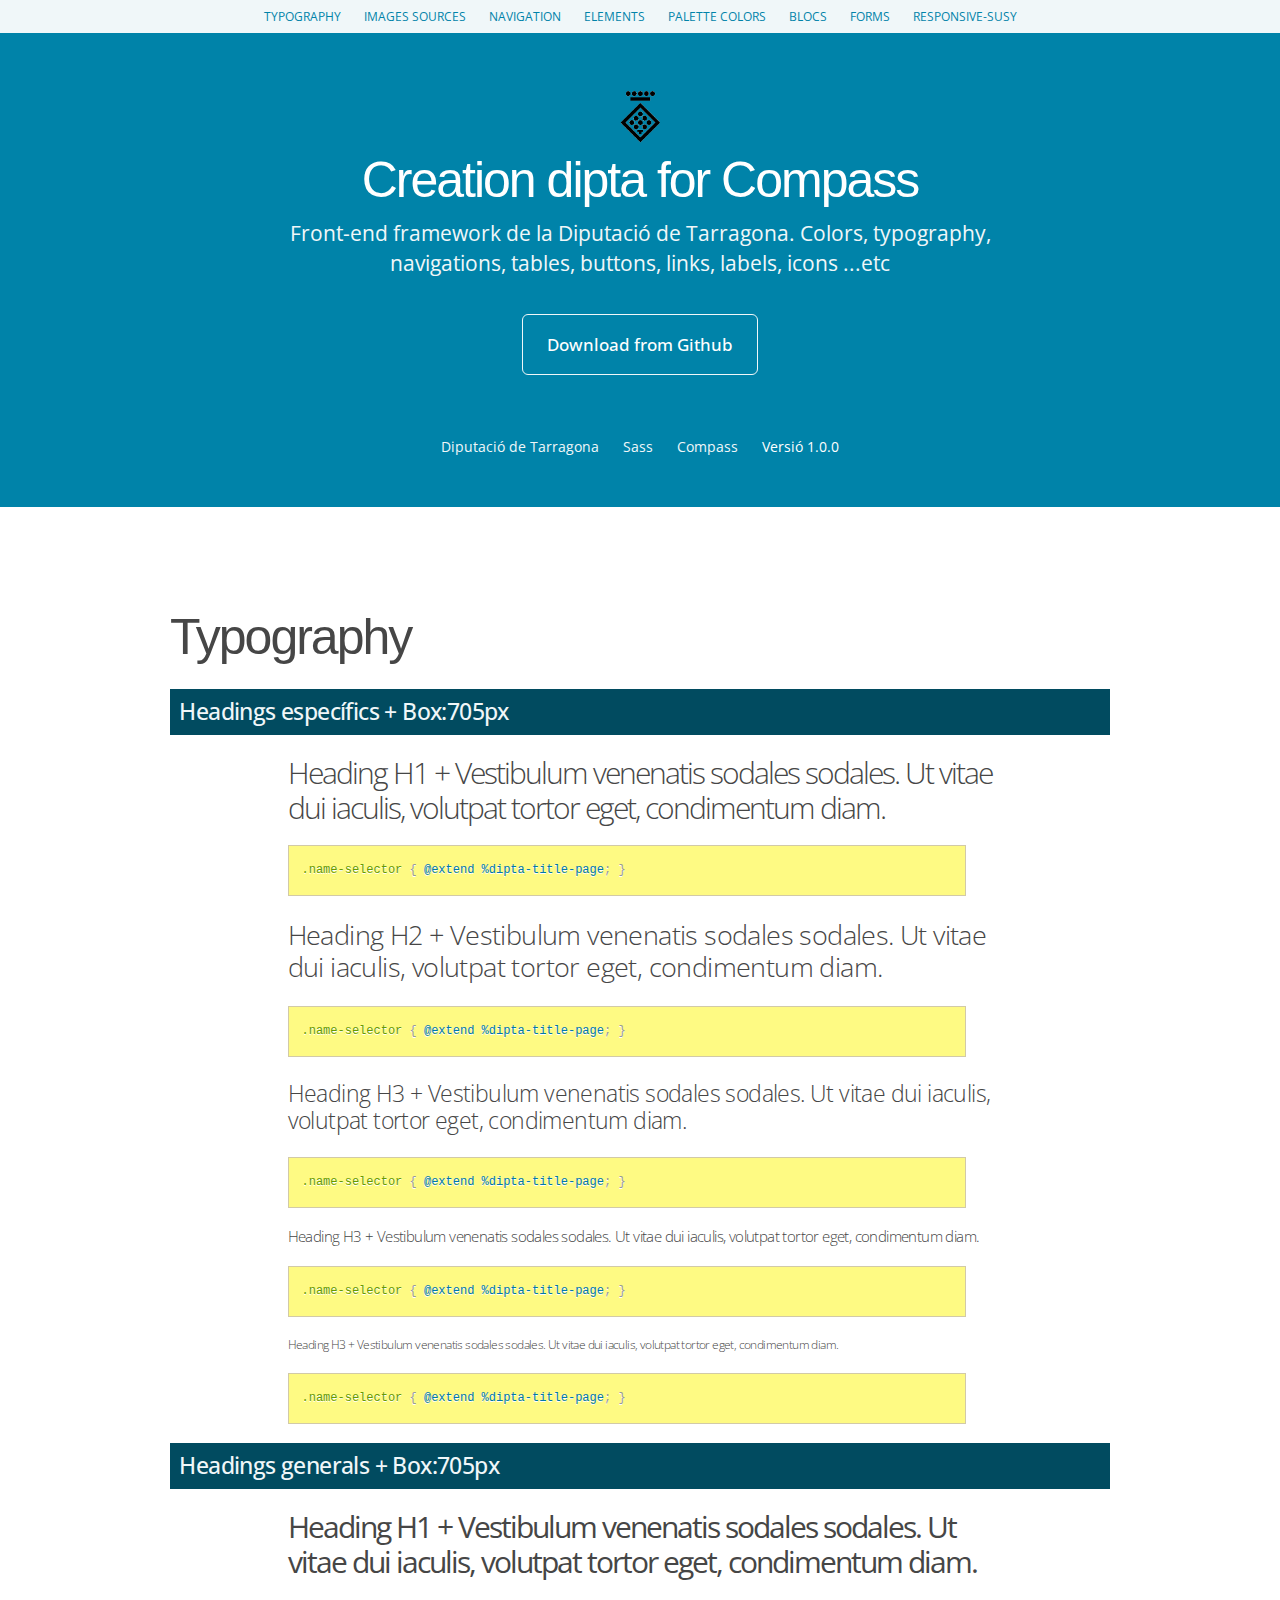
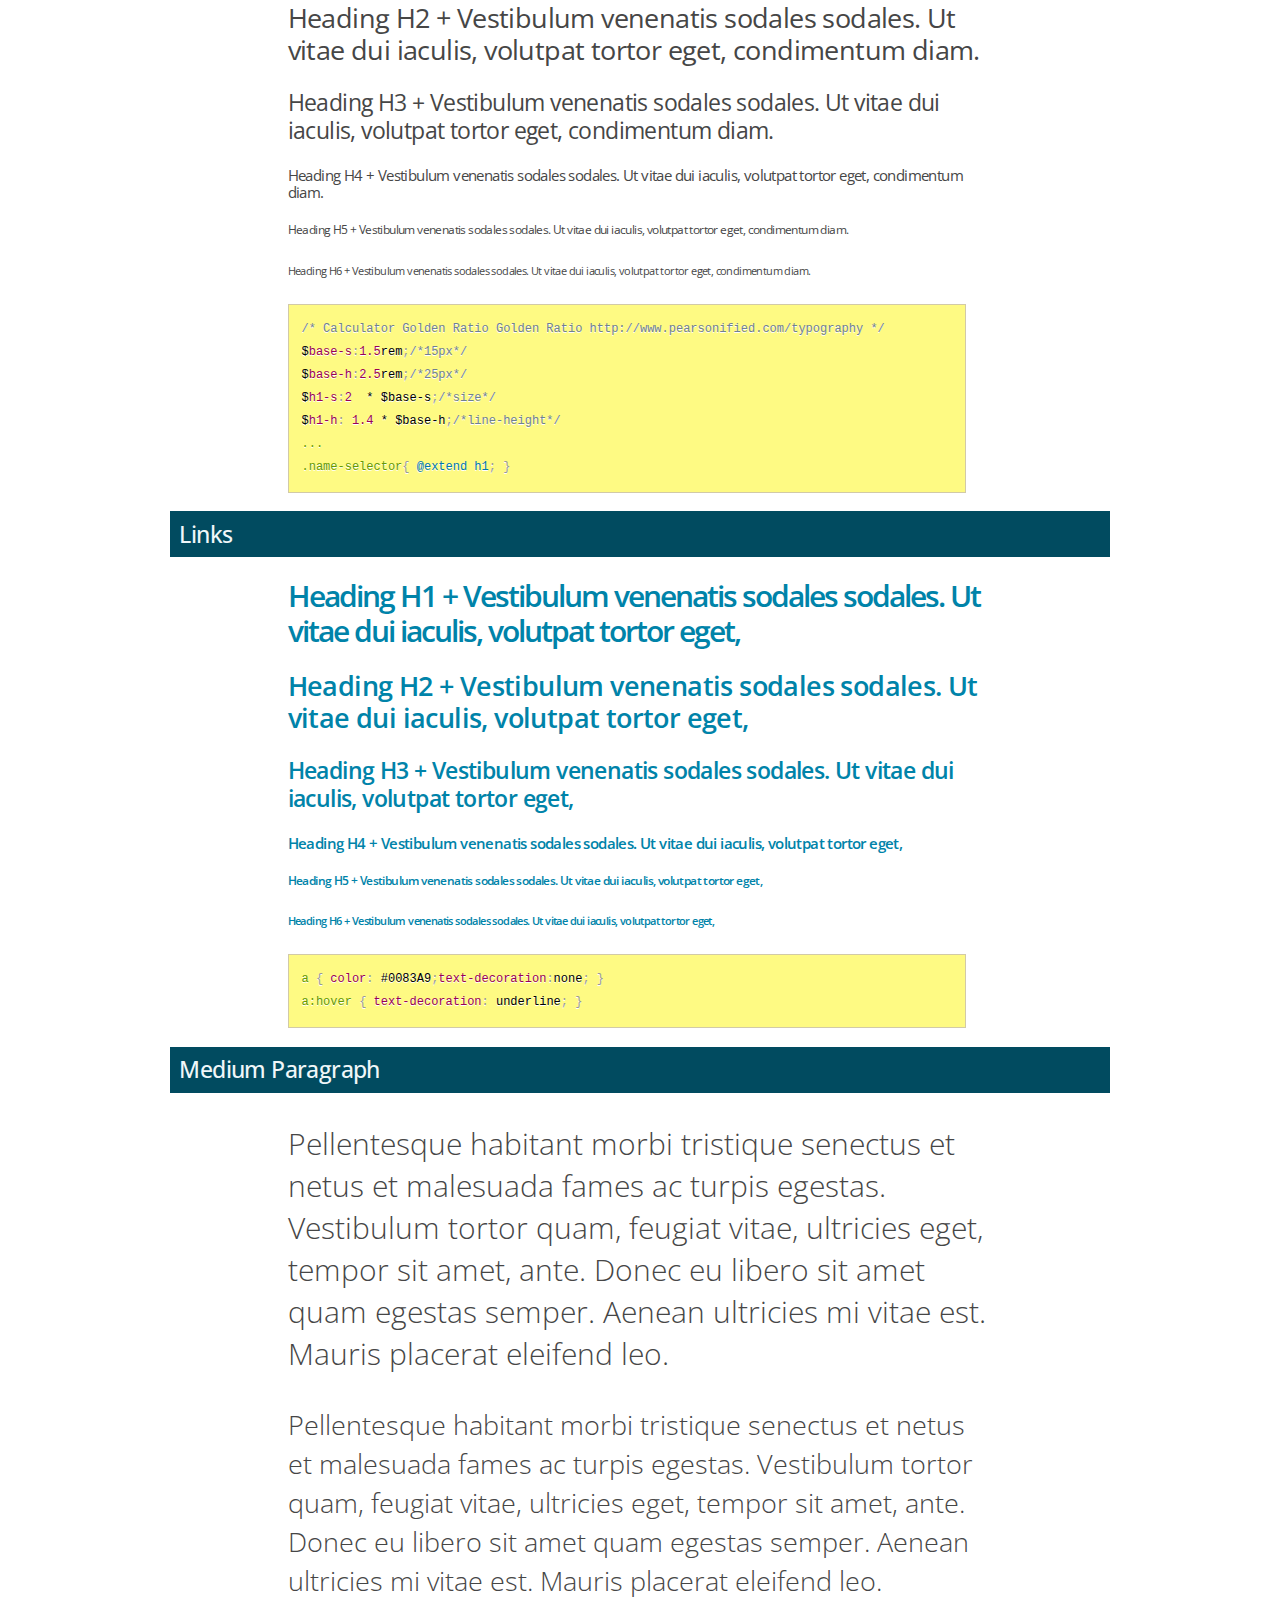
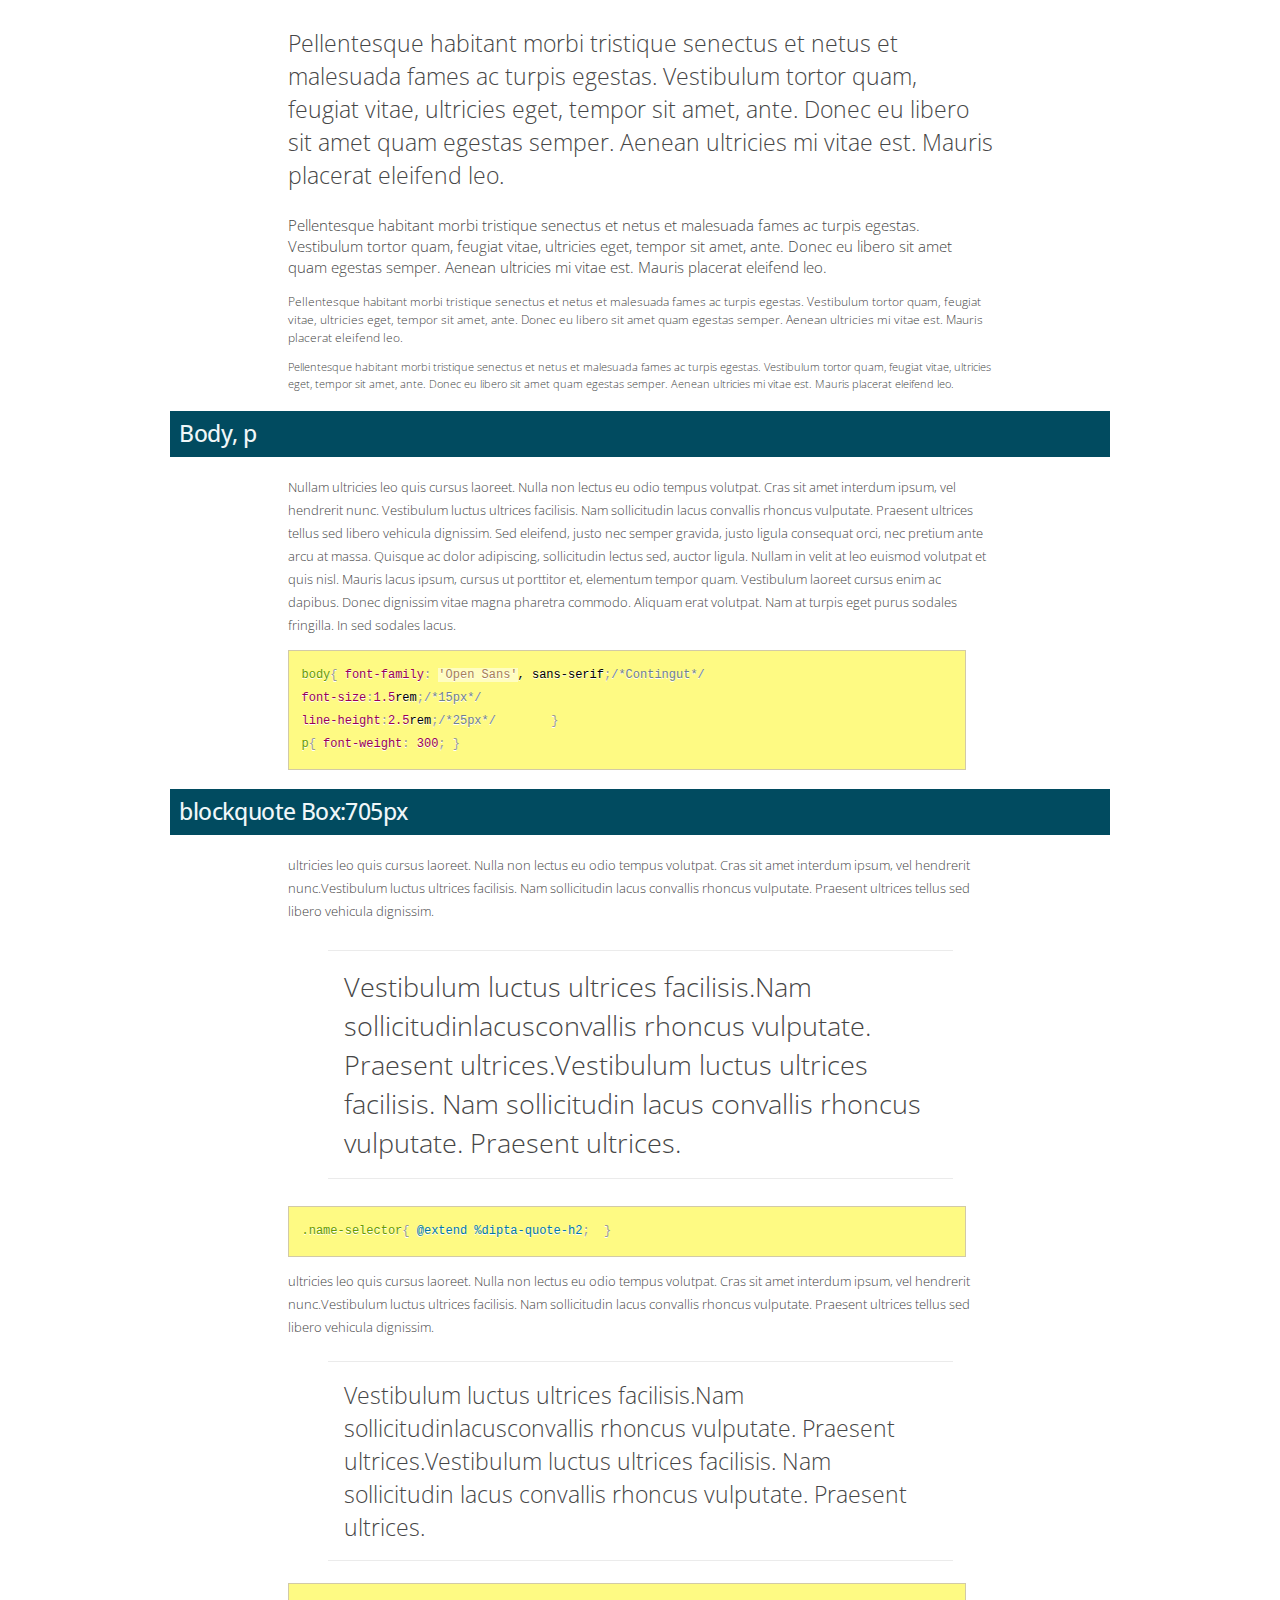
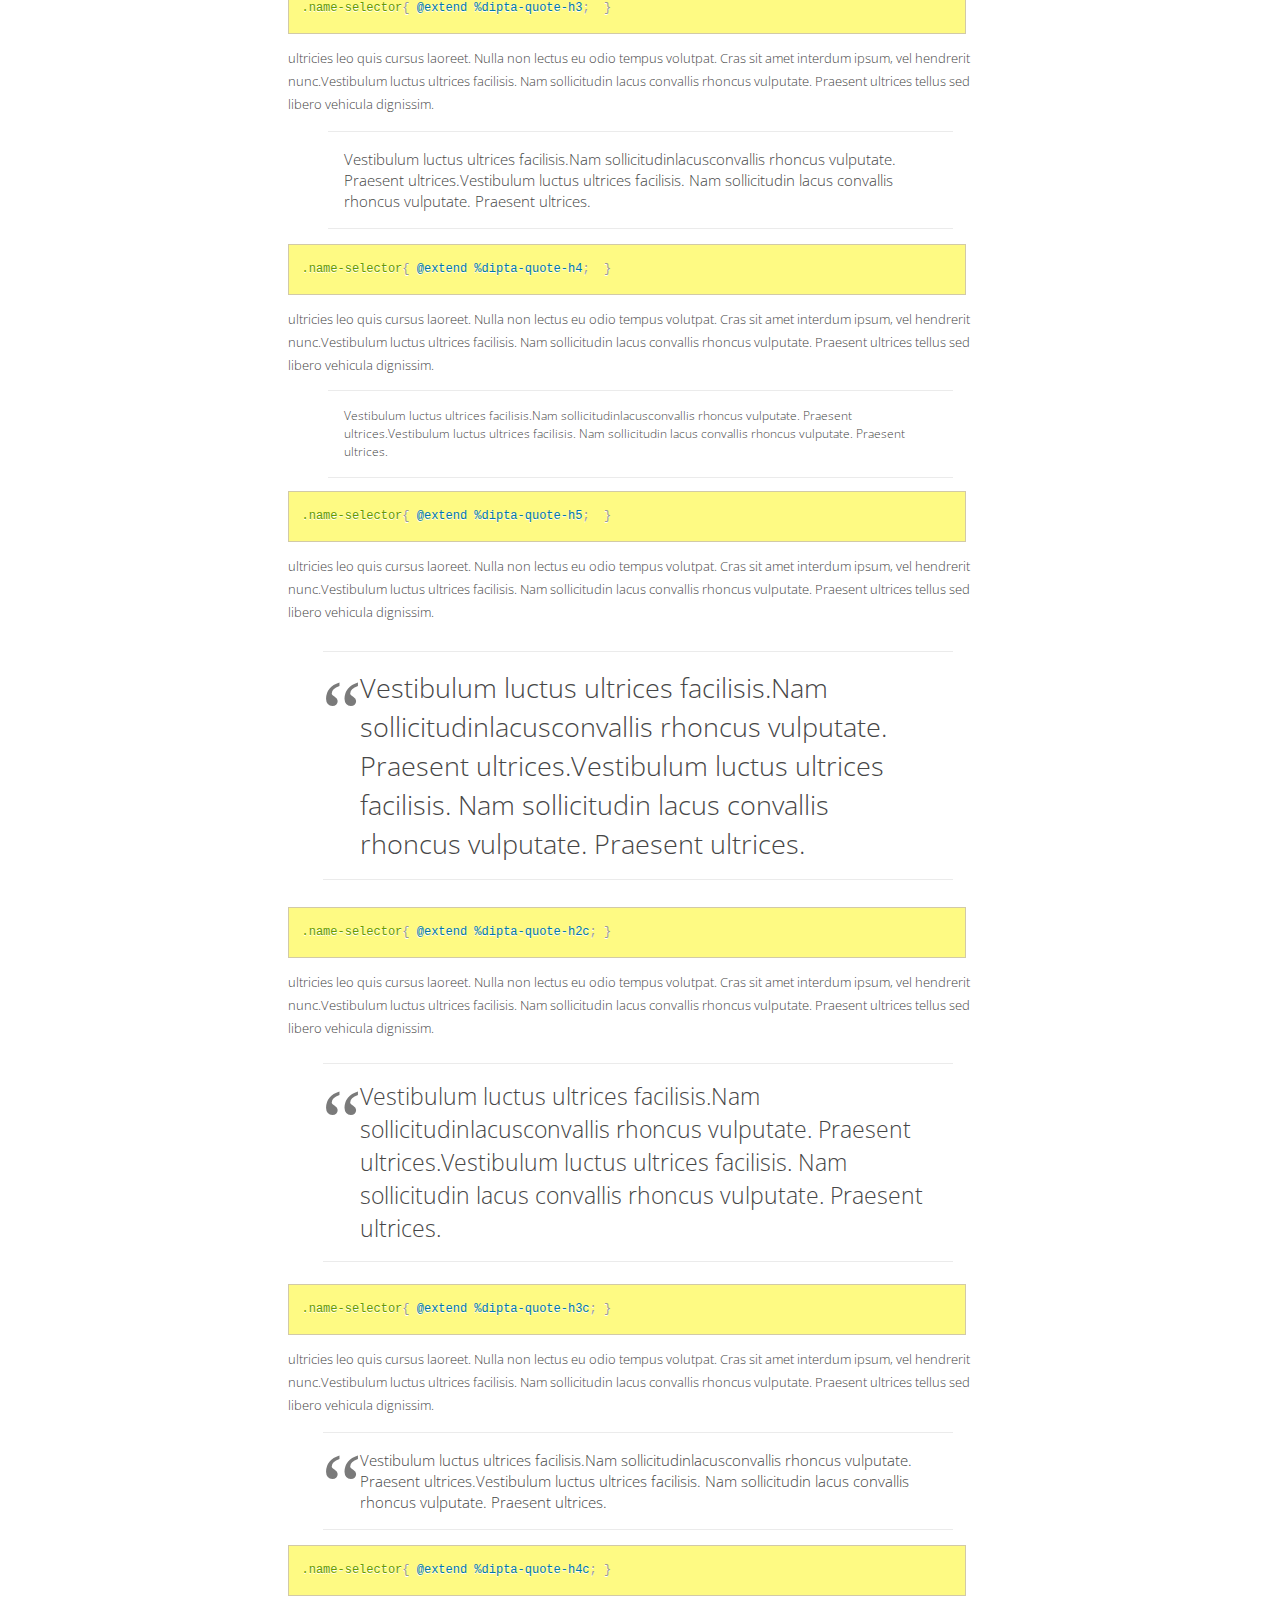
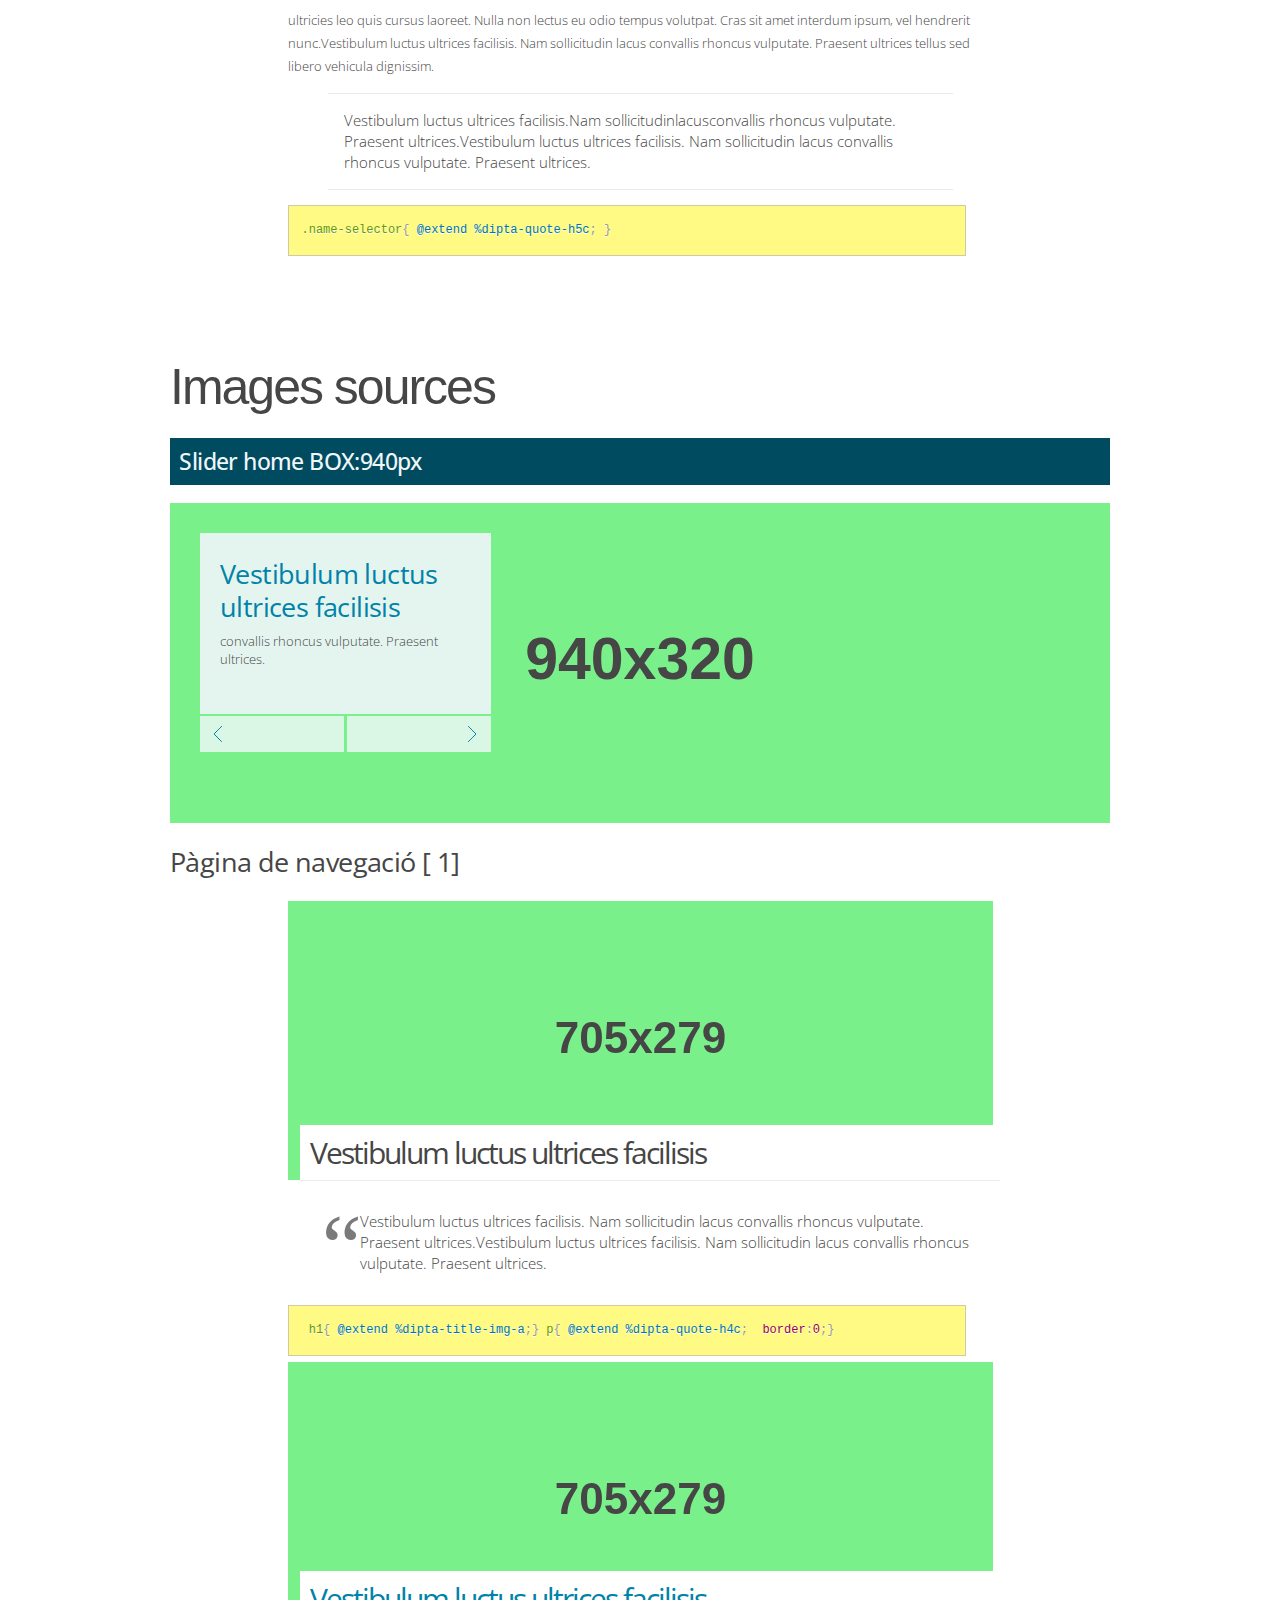
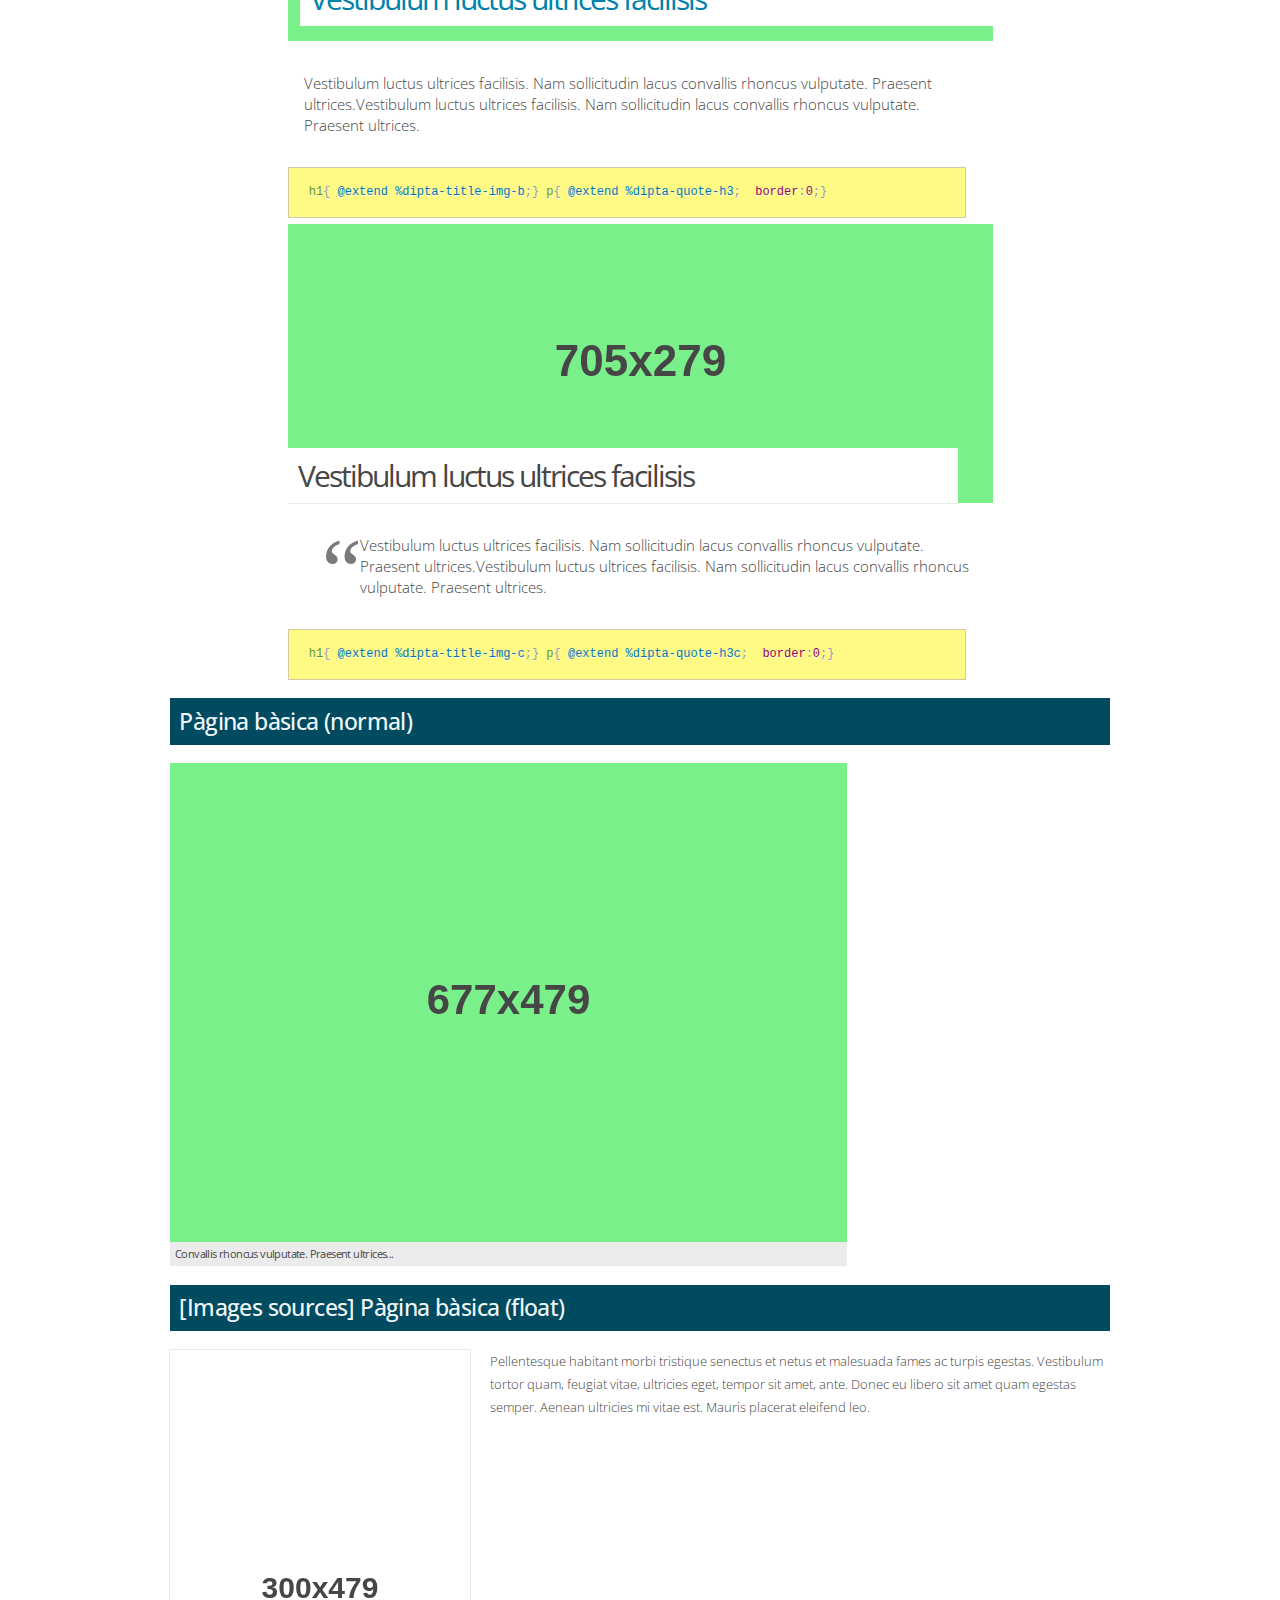
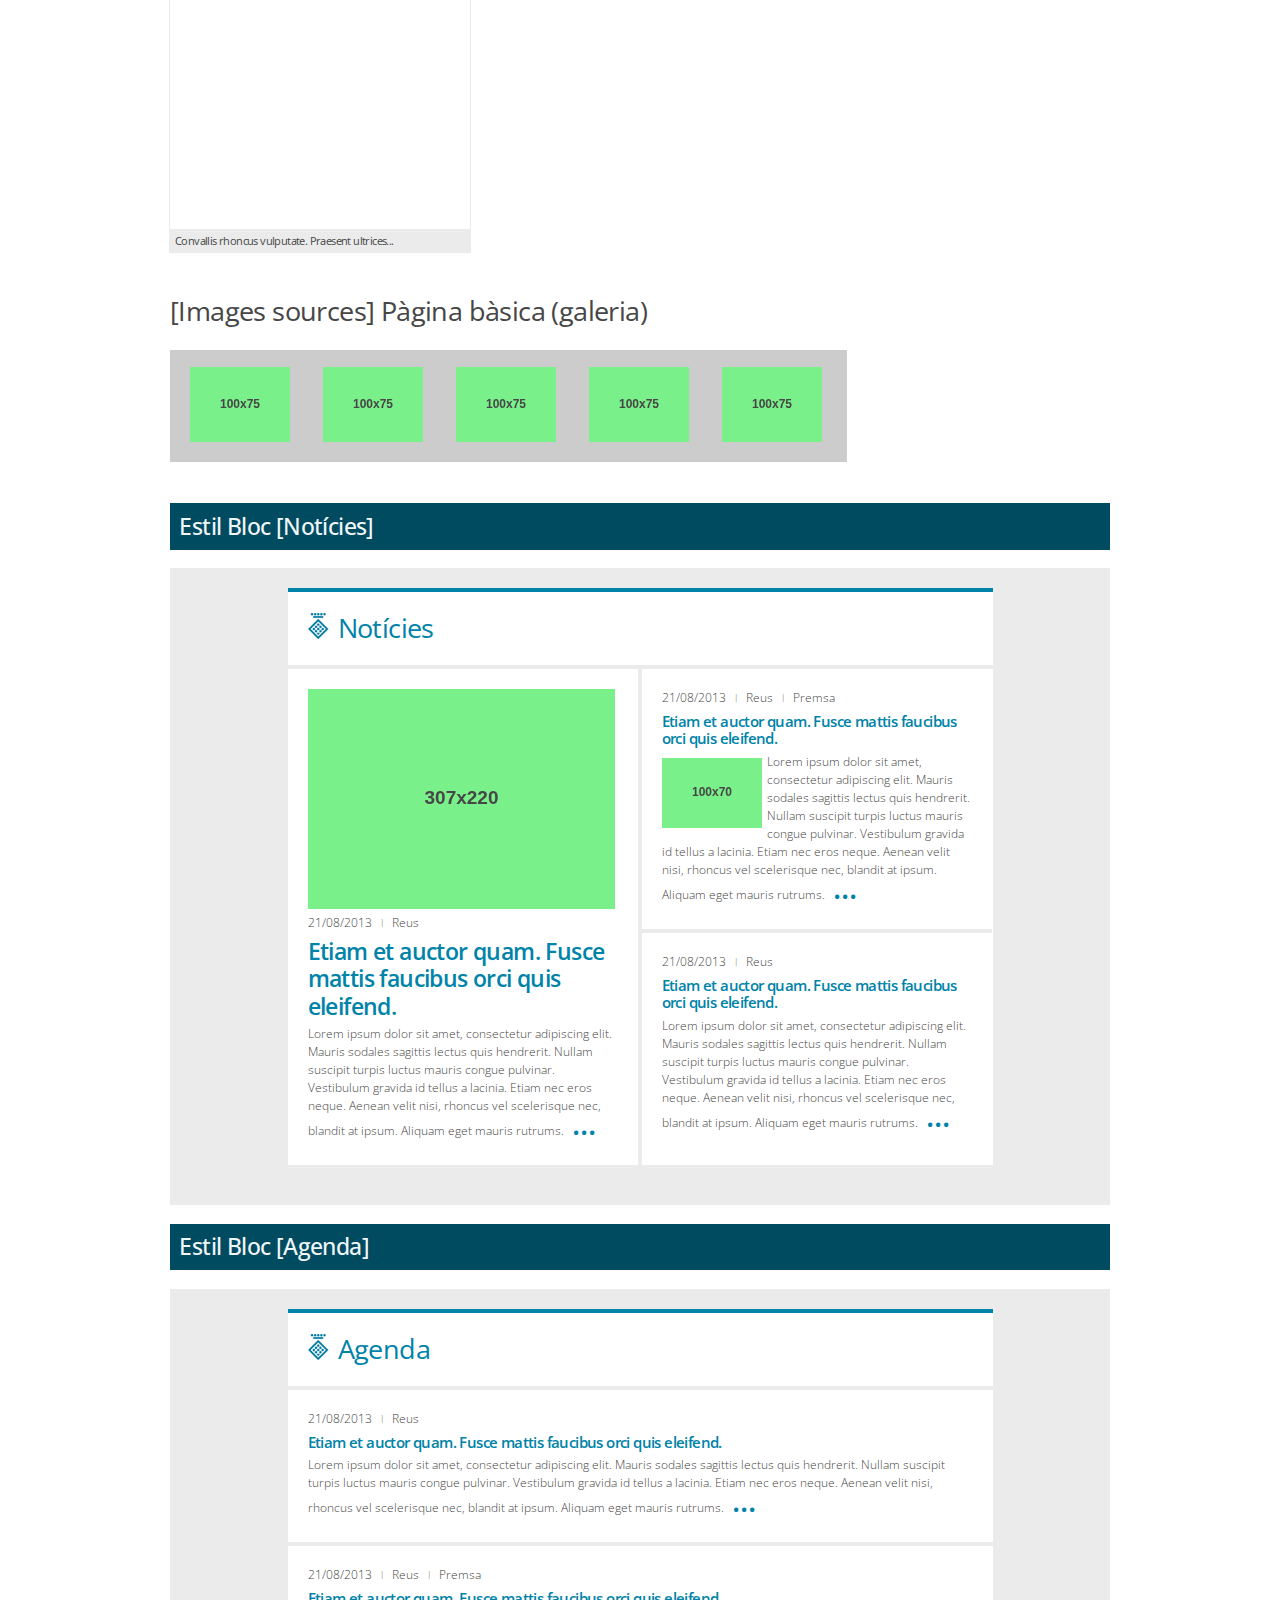
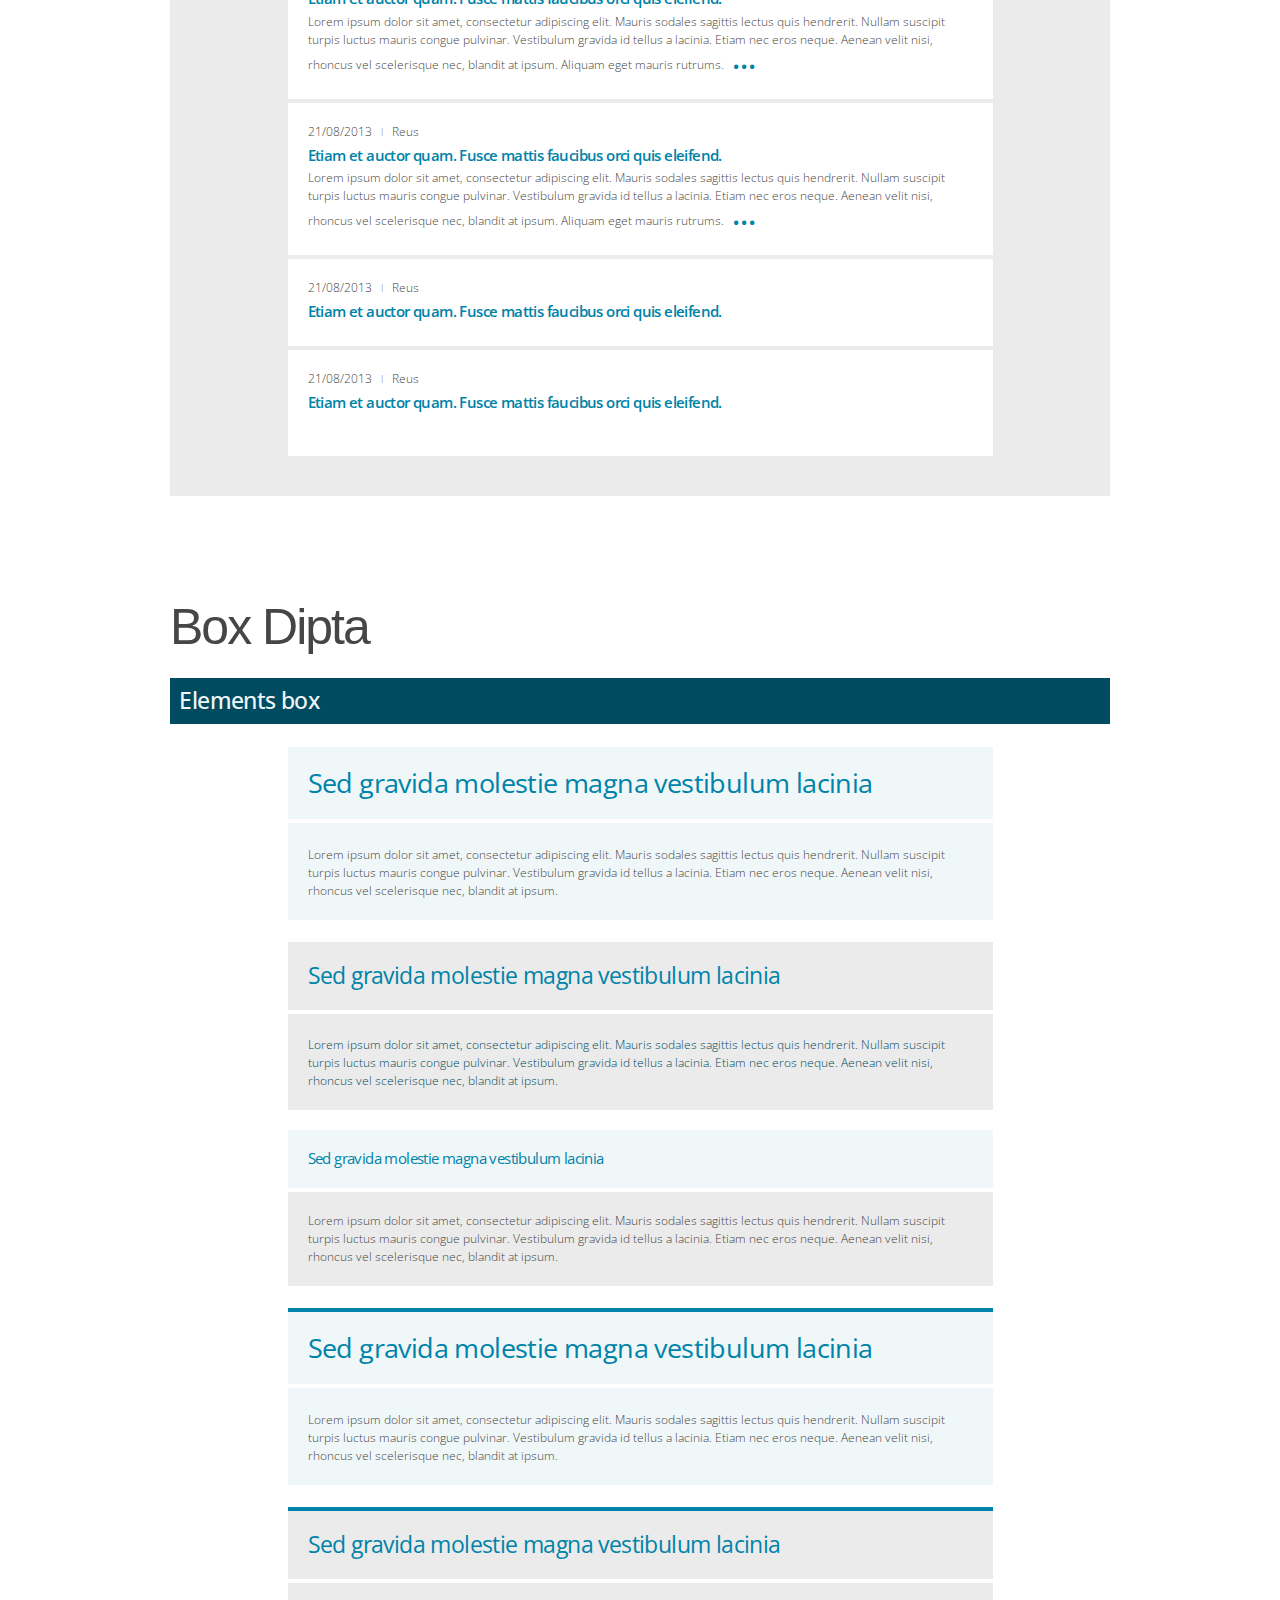
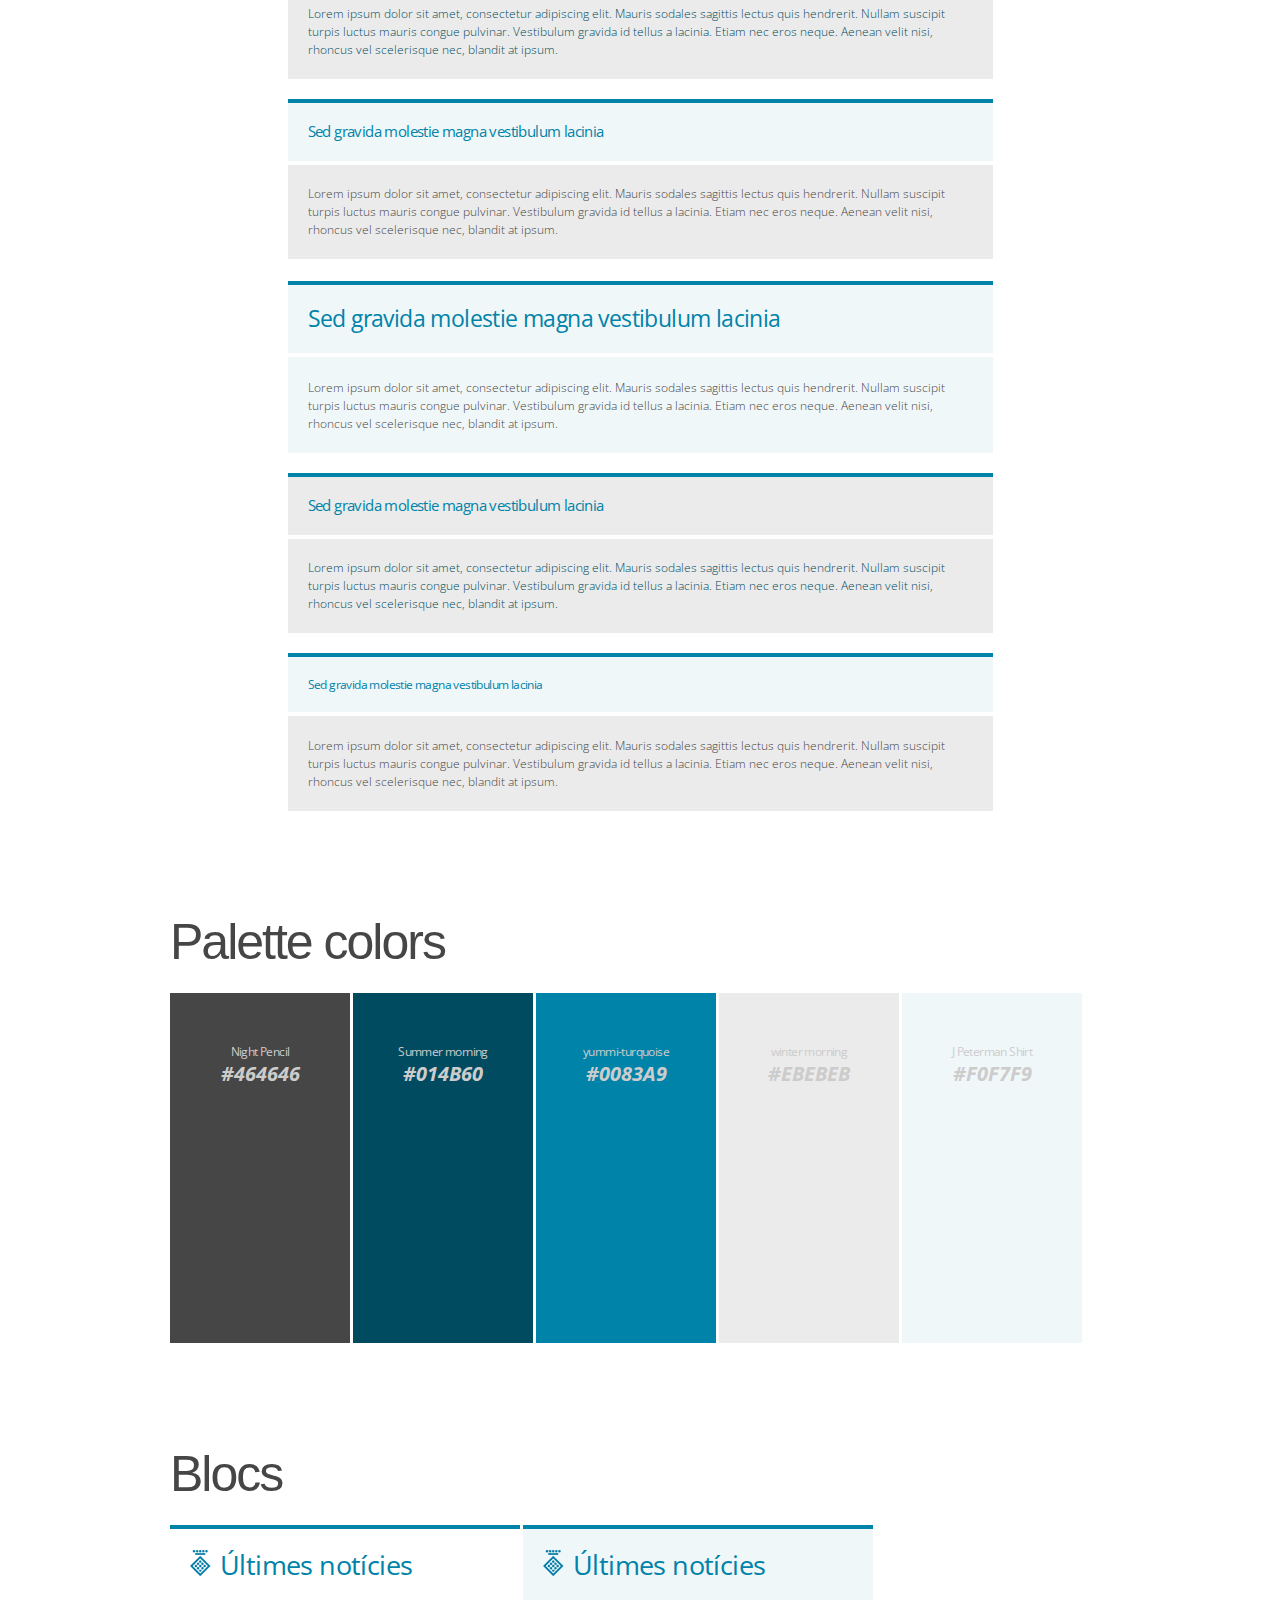
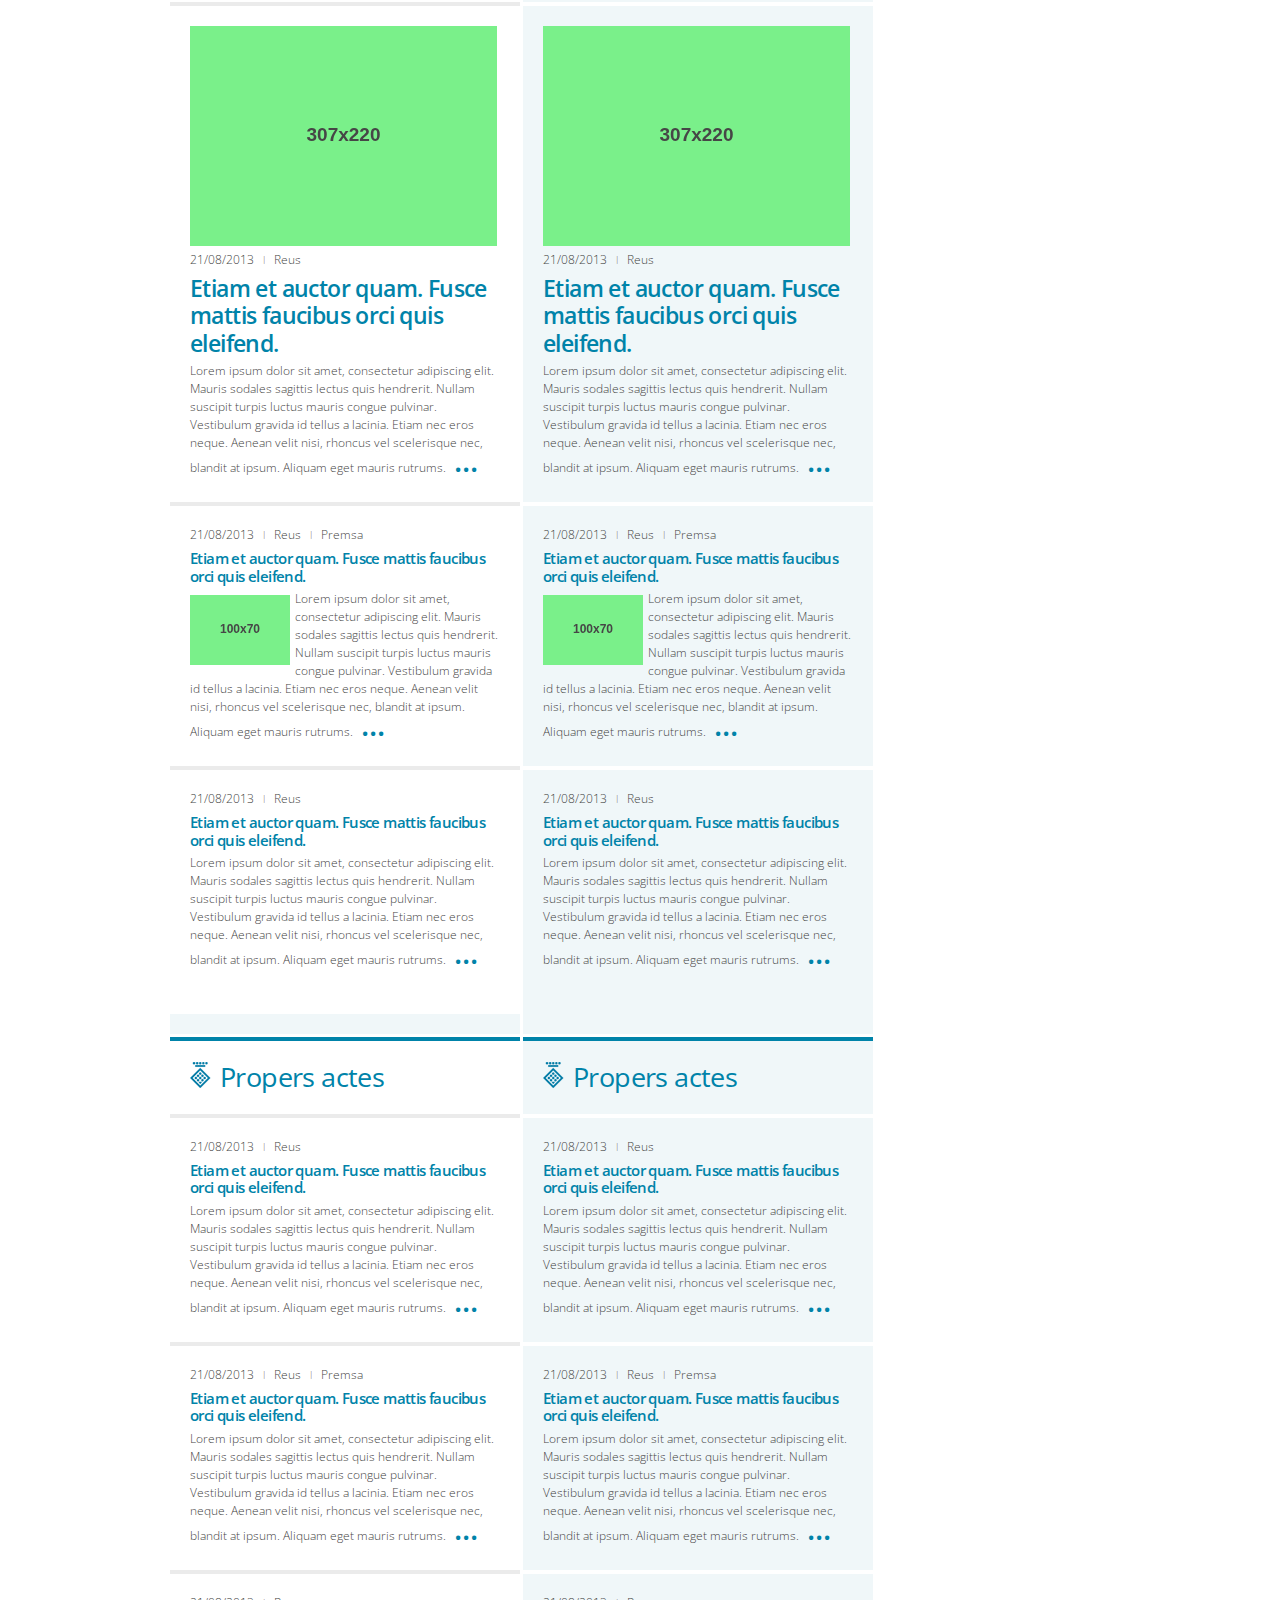
==== index.html @ 3cc01319 "Creation dipta susy + responsive-creation" ====
﻿<html>
<meta http-equiv="content-type" content="text/html; charset=UTF-8">
	<head>
			<link rel="stylesheet" type="text/css" media="screen" href="css/normalize.css">
			<link rel="stylesheet" type="text/css" media="screen" href="css/responsive-creation.css">
			<link rel="stylesheet" type="text/css" media="screen" href="css/doc.css">
			<link rel="stylesheet" type="text/css" media="screen" href="css/print.css">
			<link href='http://fonts.googleapis.com/css?family=Open+Sans' rel='stylesheet' type='text/css'>
			
			<!--<link rel="stylesheet" href="highlight/prism.css">-->
			<script src="js/prism.js"></script>
			<script src="js/holder.js"></script>				
	<style>
	 
	</style>
	</head>
	
<body>
	
<header>
	<div class="container">
		<img  style="width:40px;"src="images/escut-logo.png"/>
		<h1>Creation dipta for Compass</h1>
		<p>Front-end framework de la Diputació de Tarragona. Colors, typography, navigations, tables, buttons, links, labels, icons ...etc</p>
		<a class="btn-down" href="https://github.com/ma8/creation-compass/archive/master.zip">Download from Github</a>
		
		<ul>
			<li><a href="http://www.dipta.cat/">Diputació de Tarragona</a></</li>
			<li><a href="http://sass-lang.com/">Sass</a></</li>
			<li><a href="http://compass-style.org/">Compass</a></li>
			<li>Versió 1.0.0</li>
		</ul>
	</div>
</header>
<nav>
	<ul>
		<li><a href="#s1">Typography</a></li>
		<li><a href="#s2">Images sources</a></li>
		<li><a href="#s3">Navigation</a></li>
		<li><a href="#s4">Elements  </a></li>	
		<li><a href="#s5">Palette colors</a></li>
		<li><a href="#s6">Blocs</a></li>
		<li><a href="#s7">Forms</a></li>
		<li><a href="#s8">Responsive-Susy</a></li>
	</ul>
</nav>
		
		
<section id="s1">
	<h1 class="title-doc">Typography</h1>
	
	<h2 class="title-doc"> Headings específics + Box:705px</h2>
	<article class="headings-especifics">

	<h1>Heading H1 + Vestibulum venenatis sodales sodales. Ut vitae dui iaculis, volutpat tortor eget, condimentum diam.</h1>
	<pre><code class="language-css">.name-selector { @extend %dipta-title-page; }</code></pre>
	
	<h2>Heading H2 + Vestibulum venenatis sodales sodales. Ut vitae dui iaculis, volutpat tortor eget, condimentum diam.</h2>	
	<pre><code class="language-css">.name-selector { @extend %dipta-title-page; }</code></pre>
	
	<h3>Heading H3 + Vestibulum venenatis sodales sodales. Ut vitae dui iaculis, volutpat tortor eget, condimentum diam.</h3>
	<pre><code class="language-css">.name-selector { @extend %dipta-title-page; } </code></pre>
	
	<h4>Heading H3 + Vestibulum venenatis sodales sodales. Ut vitae dui iaculis, volutpat tortor eget, condimentum diam.</h4>
	<pre><code class="language-css">.name-selector { @extend %dipta-title-page; } </code></pre>
	
	<h5>Heading H3 + Vestibulum venenatis sodales sodales. Ut vitae dui iaculis, volutpat tortor eget, condimentum diam.</h5>
	<pre><code class="language-css">.name-selector { @extend %dipta-title-page; } </code></pre>
	</article>
	
	<h2 class="title-doc"> Headings generals + Box:705px</h2>
	<article class="headings-generals">
		 <h1>Heading H1 + Vestibulum venenatis sodales sodales. Ut vitae dui iaculis, volutpat tortor eget, condimentum diam.</h1>
		 <h2>Heading H2 + Vestibulum venenatis sodales sodales. Ut vitae dui iaculis, volutpat tortor eget, condimentum diam.</h2>
		 <h3>Heading H3 + Vestibulum venenatis sodales sodales. Ut vitae dui iaculis, volutpat tortor eget, condimentum diam.</h3>
		 <h4>Heading H4 + Vestibulum venenatis sodales sodales. Ut vitae dui iaculis, volutpat tortor eget, condimentum diam.</h4>
		 <h5>Heading H5 + Vestibulum venenatis sodales sodales. Ut vitae dui iaculis, volutpat tortor eget, condimentum diam.</h5>
		 <h6>Heading H6 + Vestibulum venenatis sodales sodales. Ut vitae dui iaculis, volutpat tortor eget, condimentum diam.</h6>
<pre><code class="language-css">/* Calculator Golden Ratio Golden Ratio http://www.pearsonified.com/typography */ 
$base-s:1.5rem;/*15px*/
$base-h:2.5rem;/*25px*/
$h1-s:2  * $base-s;/*size*/
$h1-h: 1.4 * $base-h;/*line-height*/
...
.name-selector{ @extend h1; }</code></pre>
	</article>	
	
	<h2 class="title-doc"> Links </h2>
	<article class="links">	
		 <h1><a href="#">Heading H1 + Vestibulum venenatis sodales sodales. Ut vitae dui iaculis, volutpat tortor eget, </a></h1>
		 <h2><a href="#">Heading H2 + Vestibulum venenatis sodales sodales. Ut vitae dui iaculis, volutpat tortor eget, </a></h2>
		 <h3><a href="#">Heading H3 + Vestibulum venenatis sodales sodales. Ut vitae dui iaculis, volutpat tortor eget, </a></h3>
		 <h4><a href="#">Heading H4 + Vestibulum venenatis sodales sodales. Ut vitae dui iaculis, volutpat tortor eget, </a></h4>
		 <h5><a href="#">Heading H5 + Vestibulum venenatis sodales sodales. Ut vitae dui iaculis, volutpat tortor eget, </a></h5>
		 <h6><a href="#">Heading H6 + Vestibulum venenatis sodales sodales. Ut vitae dui iaculis, volutpat tortor eget, </a></h6>
	<pre><code class="language-css">a { color: #0083A9;text-decoration:none; }
a:hover { text-decoration: underline; }  </code></pre>
	</article>	
		<h2 class="title-doc"> Medium Paragraph </h2>
		<article class="paragraph">
		<p>Pellentesque habitant morbi tristique senectus et netus et malesuada fames ac turpis egestas. Vestibulum tortor quam, feugiat vitae, ultricies eget, tempor sit amet, ante. Donec eu libero sit amet quam egestas semper. Aenean ultricies mi vitae est. Mauris placerat eleifend leo.</p>
		<p>Pellentesque habitant morbi tristique senectus et netus et malesuada fames ac turpis egestas. Vestibulum tortor quam, feugiat vitae, ultricies eget, tempor sit amet, ante. Donec eu libero sit amet quam egestas semper. Aenean ultricies mi vitae est. Mauris placerat eleifend leo.</p>
		<p>Pellentesque habitant morbi tristique senectus et netus et malesuada fames ac turpis egestas. Vestibulum tortor quam, feugiat vitae, ultricies eget, tempor sit amet, ante. Donec eu libero sit amet quam egestas semper. Aenean ultricies mi vitae est. Mauris placerat eleifend leo.</p>
		<p>Pellentesque habitant morbi tristique senectus et netus et malesuada fames ac turpis egestas. Vestibulum tortor quam, feugiat vitae, ultricies eget, tempor sit amet, ante. Donec eu libero sit amet quam egestas semper. Aenean ultricies mi vitae est. Mauris placerat eleifend leo.</p>
		<p>Pellentesque habitant morbi tristique senectus et netus et malesuada fames ac turpis egestas. Vestibulum tortor quam, feugiat vitae, ultricies eget, tempor sit amet, ante. Donec eu libero sit amet quam egestas semper. Aenean ultricies mi vitae est. Mauris placerat eleifend leo.</p>
		<p>Pellentesque habitant morbi tristique senectus et netus et malesuada fames ac turpis egestas. Vestibulum tortor quam, feugiat vitae, ultricies eget, tempor sit amet, ante. Donec eu libero sit amet quam egestas semper. Aenean ultricies mi vitae est. Mauris placerat eleifend leo.</p>
		</article>
	
	<article>	
		<h2 class="title-doc">  Body, p</h2> 
		<div class="body">
			<p>Nullam ultricies leo quis cursus laoreet. Nulla non lectus eu odio tempus volutpat. Cras sit amet interdum ipsum, vel hendrerit nunc.
			Vestibulum luctus ultrices facilisis. Nam sollicitudin lacus convallis rhoncus vulputate. Praesent ultrices tellus sed libero vehicula
			dignissim. Sed eleifend, justo nec semper gravida, justo ligula consequat orci, nec pretium ante arcu at massa. Quisque ac dolor 
			adipiscing, sollicitudin lectus sed, auctor ligula. Nullam in velit at leo euismod volutpat et quis nisl. Mauris lacus ipsum, 
			cursus ut porttitor et, elementum tempor quam. Vestibulum laoreet cursus enim ac dapibus. Donec dignissim vitae magna pharetra 
			commodo. Aliquam erat volutpat. Nam at turpis eget purus sodales fringilla. In sed sodales lacus. </p>
		<pre><code class="language-css">body{ font-family: 'Open Sans', sans-serif;/*Contingut*/
font-size:1.5rem;/*15px*/
line-height:2.5rem;/*25px*/		}
p{ font-weight: 300; }</code></pre>
		</div>
	</article>
	<h2 class="title-doc"> blockquote Box:705px</h2>
	<article class="quote">
		<p>ultricies leo quis cursus laoreet. Nulla non lectus eu odio tempus volutpat. Cras sit amet 
		interdum ipsum, vel hendrerit nunc.Vestibulum luctus ultrices facilisis. Nam sollicitudin lacus 
		convallis rhoncus vulputate. Praesent ultrices tellus sed libero vehicula dignissim.</p>
		<blockquote>Vestibulum luctus ultrices facilisis.Nam sollicitudinlacusconvallis rhoncus vulputate. Praesent ultrices.Vestibulum luctus ultrices facilisis. Nam sollicitudin lacus 
			convallis rhoncus vulputate. Praesent ultrices.</blockquote>
		<pre><code class="language-css">.name-selector{ @extend %dipta-quote-h2;  }</code></pre>
		
		<p>ultricies leo quis cursus laoreet. Nulla non lectus eu odio tempus volutpat. Cras sit amet 
		interdum ipsum, vel hendrerit nunc.Vestibulum luctus ultrices facilisis. Nam sollicitudin lacus 
		convallis rhoncus vulputate. Praesent ultrices tellus sed libero vehicula dignissim.</p>
		<blockquote>Vestibulum luctus ultrices facilisis.Nam sollicitudinlacusconvallis rhoncus vulputate. Praesent ultrices.Vestibulum luctus ultrices facilisis. Nam sollicitudin lacus 
			convallis rhoncus vulputate. Praesent ultrices.</blockquote>
		<pre><code class="language-css">.name-selector{ @extend %dipta-quote-h3;  }</code></pre>

		<p>ultricies leo quis cursus laoreet. Nulla non lectus eu odio tempus volutpat. Cras sit amet 
		interdum ipsum, vel hendrerit nunc.Vestibulum luctus ultrices facilisis. Nam sollicitudin lacus 
		convallis rhoncus vulputate. Praesent ultrices tellus sed libero vehicula dignissim.</p>
		<blockquote>Vestibulum luctus ultrices facilisis.Nam sollicitudinlacusconvallis rhoncus vulputate. Praesent ultrices.Vestibulum luctus ultrices facilisis. Nam sollicitudin lacus 
			convallis rhoncus vulputate. Praesent ultrices.</blockquote>
		<pre><code class="language-css">.name-selector{ @extend %dipta-quote-h4;  }</code></pre>
		
		<p>ultricies leo quis cursus laoreet. Nulla non lectus eu odio tempus volutpat. Cras sit amet 
		interdum ipsum, vel hendrerit nunc.Vestibulum luctus ultrices facilisis. Nam sollicitudin lacus 
		convallis rhoncus vulputate. Praesent ultrices tellus sed libero vehicula dignissim.</p>
		<blockquote>Vestibulum luctus ultrices facilisis.Nam sollicitudinlacusconvallis rhoncus vulputate. Praesent ultrices.Vestibulum luctus ultrices facilisis. Nam sollicitudin lacus 
			convallis rhoncus vulputate. Praesent ultrices.</blockquote>
		<pre><code class="language-css">.name-selector{ @extend %dipta-quote-h5;  }</code></pre>
		
		<p>ultricies leo quis cursus laoreet. Nulla non lectus eu odio tempus volutpat. Cras sit amet 
		interdum ipsum, vel hendrerit nunc.Vestibulum luctus ultrices facilisis. Nam sollicitudin lacus 
		convallis rhoncus vulputate. Praesent ultrices tellus sed libero vehicula dignissim.</p>
		<blockquote>Vestibulum luctus ultrices facilisis.Nam sollicitudinlacusconvallis rhoncus vulputate. Praesent ultrices.Vestibulum luctus ultrices facilisis. Nam sollicitudin lacus 
			convallis rhoncus vulputate. Praesent ultrices.</blockquote>
		<pre><code class="language-css">.name-selector{ @extend %dipta-quote-h2c; }</code></pre>
		
		<p>ultricies leo quis cursus laoreet. Nulla non lectus eu odio tempus volutpat. Cras sit amet 
		interdum ipsum, vel hendrerit nunc.Vestibulum luctus ultrices facilisis. Nam sollicitudin lacus 
		convallis rhoncus vulputate. Praesent ultrices tellus sed libero vehicula dignissim.</p>
		<blockquote>Vestibulum luctus ultrices facilisis.Nam sollicitudinlacusconvallis rhoncus vulputate. Praesent ultrices.Vestibulum luctus ultrices facilisis. Nam sollicitudin lacus 
			convallis rhoncus vulputate. Praesent ultrices.</blockquote>
		<pre><code class="language-css">.name-selector{ @extend %dipta-quote-h3c; }</code></pre>
		
		<p>ultricies leo quis cursus laoreet. Nulla non lectus eu odio tempus volutpat. Cras sit amet 
		interdum ipsum, vel hendrerit nunc.Vestibulum luctus ultrices facilisis. Nam sollicitudin lacus 
		convallis rhoncus vulputate. Praesent ultrices tellus sed libero vehicula dignissim.</p>
		<blockquote>Vestibulum luctus ultrices facilisis.Nam sollicitudinlacusconvallis rhoncus vulputate. Praesent ultrices.Vestibulum luctus ultrices facilisis. Nam sollicitudin lacus 
			convallis rhoncus vulputate. Praesent ultrices.</blockquote>
		<pre><code class="language-css">.name-selector{ @extend %dipta-quote-h4c; }</code></pre>
		
		<p>ultricies leo quis cursus laoreet. Nulla non lectus eu odio tempus volutpat. Cras sit amet 
		interdum ipsum, vel hendrerit nunc.Vestibulum luctus ultrices facilisis. Nam sollicitudin lacus 
		convallis rhoncus vulputate. Praesent ultrices tellus sed libero vehicula dignissim.</p>
		<blockquote>Vestibulum luctus ultrices facilisis.Nam sollicitudinlacusconvallis rhoncus vulputate. Praesent ultrices.Vestibulum luctus ultrices facilisis. Nam sollicitudin lacus 
			convallis rhoncus vulputate. Praesent ultrices.</blockquote>
		<pre><code class="language-css">.name-selector{ @extend %dipta-quote-h5c; }</code></pre>
		
	</article>		

<div>	
</section>	

<section id="s2">
	
		<h1 class="title-doc">Images sources</h1>

		<h2 class="title-doc">Slider home BOX:940px</h2>
		<article class="slider-home">
			<img src="holder.js/940x320/#7AF08A:#464646">
			<div class="dipta-slider-home">
				<div class="info-banner">
				<h2>Vestibulum luctus ultrices facilisis </h2>
				<div class="text-banner">convallis rhoncus vulputate. Praesent ultrices.</div>
				</div>
				<a class="btn-slider-left" href="#">anterior</a>
				<a class="btn-slider-rigth" href="#">següent</a>
			</div>
		</article>
		
		<h2 class="title-ma">Pàgina de navegació [ 1]</h2>
		<article class="navigation-1">
			<img src="holder.js/705x279/#7AF08A:#464646">
			<h1>Vestibulum luctus ultrices facilisis</h1>
			<p>Vestibulum luctus ultrices facilisis. Nam sollicitudin lacus 
			convallis rhoncus vulputate. Praesent ultrices.Vestibulum luctus ultrices facilisis. Nam sollicitudin lacus 
			convallis rhoncus vulputate. Praesent ultrices.</p>
			
		<pre><code class="language-css"> h1{ @extend %dipta-title-img-a;} p{ @extend %dipta-quote-h4c;  border:0;}</code></pre>
		</article>
		
		<article class="navigation-2">
			<img src="holder.js/705x279/#7AF08A:#464646">
			<h1>Vestibulum luctus ultrices facilisis</h1>
			<p>Vestibulum luctus ultrices facilisis. Nam sollicitudin lacus 
			convallis rhoncus vulputate. Praesent ultrices.Vestibulum luctus ultrices facilisis. Nam sollicitudin lacus 
			convallis rhoncus vulputate. Praesent ultrices.</p>
		<pre><code class="language-css"> h1{ @extend %dipta-title-img-b;} p{ @extend %dipta-quote-h3;  border:0;}</code></pre>
		</article>
		
		<article class="navigation-3">
			<img src="holder.js/705x279/#7AF08A:#464646">
			<h1>Vestibulum luctus ultrices facilisis</h1>
			<p>Vestibulum luctus ultrices facilisis. Nam sollicitudin lacus 
			convallis rhoncus vulputate. Praesent ultrices.Vestibulum luctus ultrices facilisis. Nam sollicitudin lacus 
			convallis rhoncus vulputate. Praesent ultrices.</p>
		<pre><code class="language-css"> h1{ @extend %dipta-title-img-c;} p{ @extend %dipta-quote-h3c;  border:0;}</code></pre>
		</article>
		
			
		
		<h2 class="title-doc">Pàgina bàsica (normal)</h2>
		<article>
			<img src="holder.js/677x479/#7AF08A:#464646">
			<div style="width:667px;" class="dipta-caption">Convallis rhoncus vulputate. Praesent ultrices...</div>
		</article>
		<h2 class="title-doc">[Images sources] Pàgina bàsica (float)</h2>
		<article>	
			<div class="dipta-img-float">
				<img src="holder.js/300x479/#fff:#464646">
				<div class="dipta-caption">Convallis rhoncus vulputate. Praesent ultrices...</div>
			</div>
			<div class="dipta-body">
			<p>Pellentesque habitant morbi tristique senectus et netus et malesuada fames ac turpis egestas. Vestibulum tortor quam, feugiat vitae, ultricies eget, tempor sit amet, ante. Donec eu libero sit amet quam egestas semper. Aenean ultricies mi vitae est. Mauris placerat eleifend leo.</p>
			</div>
			</article>
			
		<h2 class="title-ma">[Images sources] Pàgina bàsica (galeria)</h2>
		<article>
		<div class="dipta-galeria">	
			<img src="holder.js/100x75/#7AF08A:#464646">
			<img src="holder.js/100x75/#7AF08A:#464646">
			<img src="holder.js/100x75/#7AF08A:#464646">
			<img src="holder.js/100x75/#7AF08A:#464646">
			<img src="holder.js/100x75/#7AF08A:#464646">
		</div>
		</article>
		<br/>
		
	<h2 class="title-doc"> Estil Bloc [Notícies]</h2>
	<article id="dipta-noticia">
	<div class="container">
	<h2 class="dipta-title-logo"><a href="">Notícies</a></h2>
		<div class="contingut">
		
		<div class="dipta-resum">	
			<img src="holder.js/307x220/#7AF08A:#464646">
			<div class="dipta-concatenats">
				<div class="dipta-camp"> 21/08/2013</div>
				<div class="dipta-camp"> Reus</div>
			</div>
			<h3><a href="">Etiam et auctor quam. Fusce mattis faucibus orci quis eleifend.</a></h3>
			<p>Lorem ipsum dolor sit amet, consectetur adipiscing elit. Mauris sodales sagittis lectus quis hendrerit.
				Nullam suscipit turpis luctus mauris congue pulvinar. Vestibulum gravida id tellus a lacinia. Etiam nec eros neque. 
				Aenean velit nisi, rhoncus vel scelerisque nec, blandit at ipsum. Aliquam eget mauris rutrums.</p>
		</div>	
			
		<div class="dipta-resum">	
			<div class="dipta-concatenats" >
				<div class="dipta-camp">  21/08/2013</div>
				<div class="dipta-camp">  Reus</div>
				<div class="dipta-camp"> Premsa</div>
			</div>
			<h4><a href="">Etiam et auctor quam. Fusce mattis faucibus orci quis eleifend.</a></h4>
			<img class="float"src="holder.js/100x70/#7AF08A:#464646">
			<p>Lorem ipsum dolor sit amet, consectetur adipiscing elit. Mauris sodales sagittis lectus quis hendrerit.
				Nullam suscipit turpis luctus mauris congue pulvinar. Vestibulum gravida id tellus a lacinia. Etiam nec eros neque. 
				Aenean velit nisi, rhoncus vel scelerisque nec, blandit at ipsum. Aliquam eget mauris rutrums.</p>
		</div>	
		
		<div class="dipta-resum">	
			<div class="dipta-concatenats">
				<div class="dipta-camp"> 21/08/2013</div>
				<div class="dipta-camp">  Reus</div>
			</div>
			<h4><a href="">Etiam et auctor quam. Fusce mattis faucibus orci quis eleifend.</a></h4>
			<p>Lorem ipsum dolor sit amet, consectetur adipiscing elit. Mauris sodales sagittis lectus quis hendrerit.
				Nullam suscipit turpis luctus mauris congue pulvinar. Vestibulum gravida id tellus a lacinia. Etiam nec eros neque. 
				Aenean velit nisi, rhoncus vel scelerisque nec, blandit at ipsum. Aliquam eget mauris rutrums.</p>
		</div>	
	</div>
	</div>
	</article>
	
	<h2 class="title-doc"> Estil Bloc [Agenda]</h2>
	<article id="dipta-agenda">
	<div class="container">
	<h2 class="dipta-title-logo"><a href="">Agenda</a></h2>
	
		<div class="contingut">
		<div class="dipta-resum">	
			<div class="dipta-concatenats">
				<div class="dipta-camp"> 21/08/2013</div>
				<div class="dipta-camp">  Reus</div>
			</div>
			<h4><a href="">Etiam et auctor quam. Fusce mattis faucibus orci quis eleifend.</a></h4>
			<p>Lorem ipsum dolor sit amet, consectetur adipiscing elit. Mauris sodales sagittis lectus quis hendrerit.
				Nullam suscipit turpis luctus mauris congue pulvinar. Vestibulum gravida id tellus a lacinia. Etiam nec eros neque. 
				Aenean velit nisi, rhoncus vel scelerisque nec, blandit at ipsum. Aliquam eget mauris rutrums.</p>

		</div>	
			
		<div class="dipta-resum">	
			<div class="dipta-concatenats">
				<div class="dipta-camp">  21/08/2013</div>
				<div class="dipta-camp">  Reus</div>
				<div class="dipta-camp">  Premsa</div>
			</div>
			<h4><a href="">Etiam et auctor quam. Fusce mattis faucibus orci quis eleifend.</a></h4>
			<p>Lorem ipsum dolor sit amet, consectetur adipiscing elit. Mauris sodales sagittis lectus quis hendrerit.
				Nullam suscipit turpis luctus mauris congue pulvinar. Vestibulum gravida id tellus a lacinia. Etiam nec eros neque. 
				Aenean velit nisi, rhoncus vel scelerisque nec, blandit at ipsum. Aliquam eget mauris rutrums.</p>
		</div>	
		
		<div class="dipta-resum">	
			<div class="dipta-concatenats">
				<div class="dipta-camp">  21/08/2013</div>
				<div class="dipta-camp">  Reus</div>
			</div>
			<h4><a href="">Etiam et auctor quam. Fusce mattis faucibus orci quis eleifend.</a></h4>
			<p>Lorem ipsum dolor sit amet, consectetur adipiscing elit. Mauris sodales sagittis lectus quis hendrerit.
				Nullam suscipit turpis luctus mauris congue pulvinar. Vestibulum gravida id tellus a lacinia. Etiam nec eros neque. 
				Aenean velit nisi, rhoncus vel scelerisque nec, blandit at ipsum. Aliquam eget mauris rutrums.</p>
		</div>	
	
		<div class="dipta-resum">	
			<div class="dipta-concatenats">
				<div class="dipta-camp"> 21/08/2013</div>
				<div class="dipta-camp">  Reus</div>
			</div>
			<h4><a href="">Etiam et auctor quam. Fusce mattis faucibus orci quis eleifend.</a></h4>
		</div>	
		
	
		<div class="dipta-resum">	
			<div class="dipta-concatenats">
				<div class="dipta-camp">21/08/2013</div>
				<div class="dipta-camp"> Reus</div>
			</div>
			<h4><a href="">Etiam et auctor quam. Fusce mattis faucibus orci quis eleifend.</a></h4>
		</div>	
		</div>
	</div>
	</article>
</section>

<section id="s3">
		<h1 class="title-doc">Box Dipta</h1>
		
		<h2 class="title-doc"> Elements box</h2>
		<article class="box-1">
		 <div class="bloc">
			<h2><a href="#">Sed gravida molestie magna vestibulum lacinia</a></h2>
			<p>Lorem ipsum dolor sit amet, consectetur adipiscing elit. Mauris sodales sagittis lectus quis hendrerit.
				Nullam suscipit turpis luctus mauris congue pulvinar. Vestibulum gravida id tellus a lacinia. Etiam nec eros neque. 
				Aenean velit nisi, rhoncus vel scelerisque nec, blandit at ipsum. </p>
		 </div>
		 <div  class="bloc1">
			<h3><a href="#">Sed gravida molestie magna vestibulum lacinia</a></h3>
			<p>Lorem ipsum dolor sit amet, consectetur adipiscing elit. Mauris sodales sagittis lectus quis hendrerit.
				Nullam suscipit turpis luctus mauris congue pulvinar. Vestibulum gravida id tellus a lacinia. Etiam nec eros neque. 
				Aenean velit nisi, rhoncus vel scelerisque nec, blandit at ipsum. </p>
		 </div>
		  <div  class="bloc2">
			<h4><a href="#">Sed gravida molestie magna vestibulum lacinia</a></h4>
			<p>Lorem ipsum dolor sit amet, consectetur adipiscing elit. Mauris sodales sagittis lectus quis hendrerit.
				Nullam suscipit turpis luctus mauris congue pulvinar. Vestibulum gravida id tellus a lacinia. Etiam nec eros neque. 
				Aenean velit nisi, rhoncus vel scelerisque nec, blandit at ipsum. </p>
		 </div>
		</article>
		
		<article class="box-2">
		<div  class="bloc">
			<h2><a href="#">Sed gravida molestie magna vestibulum lacinia</a></h2>
			<p>Lorem ipsum dolor sit amet, consectetur adipiscing elit. Mauris sodales sagittis lectus quis hendrerit.
				Nullam suscipit turpis luctus mauris congue pulvinar. Vestibulum gravida id tellus a lacinia. Etiam nec eros neque. 
				Aenean velit nisi, rhoncus vel scelerisque nec, blandit at ipsum. </p>
		 </div>
		 <div class="bloc1" >
			<h3><a href="#">Sed gravida molestie magna vestibulum lacinia</a></h3>
			<p>Lorem ipsum dolor sit amet, consectetur adipiscing elit. Mauris sodales sagittis lectus quis hendrerit.
				Nullam suscipit turpis luctus mauris congue pulvinar. Vestibulum gravida id tellus a lacinia. Etiam nec eros neque. 
				Aenean velit nisi, rhoncus vel scelerisque nec, blandit at ipsum. </p>
		 </div>
		 <div class="bloc2" >
			<h4><a href="#">Sed gravida molestie magna vestibulum lacinia</a></h4>
			<p>Lorem ipsum dolor sit amet, consectetur adipiscing elit. Mauris sodales sagittis lectus quis hendrerit.
				Nullam suscipit turpis luctus mauris congue pulvinar. Vestibulum gravida id tellus a lacinia. Etiam nec eros neque. 
				Aenean velit nisi, rhoncus vel scelerisque nec, blandit at ipsum. </p>
		 </div>
		 </article>
		 
		 <article class="box-3">
		 <div  class="bloc">
			<h3><a href="#">Sed gravida molestie magna vestibulum lacinia</a></h3>
			<p>Lorem ipsum dolor sit amet, consectetur adipiscing elit. Mauris sodales sagittis lectus quis hendrerit.
				Nullam suscipit turpis luctus mauris congue pulvinar. Vestibulum gravida id tellus a lacinia. Etiam nec eros neque. 
				Aenean velit nisi, rhoncus vel scelerisque nec, blandit at ipsum. </p>
		 </div>
		<div  class="bloc1">
			<h4><a href="#">Sed gravida molestie magna vestibulum lacinia</a></h4>
			<p>Lorem ipsum dolor sit amet, consectetur adipiscing elit. Mauris sodales sagittis lectus quis hendrerit.
				Nullam suscipit turpis luctus mauris congue pulvinar. Vestibulum gravida id tellus a lacinia. Etiam nec eros neque. 
				Aenean velit nisi, rhoncus vel scelerisque nec, blandit at ipsum. </p>
		 </div>
		 <div  class="bloc2">
			<h5><a href="#">Sed gravida molestie magna vestibulum lacinia</a></h5>
			<p>Lorem ipsum dolor sit amet, consectetur adipiscing elit. Mauris sodales sagittis lectus quis hendrerit.
				Nullam suscipit turpis luctus mauris congue pulvinar. Vestibulum gravida id tellus a lacinia. Etiam nec eros neque. 
				Aenean velit nisi, rhoncus vel scelerisque nec, blandit at ipsum. </p>
		 </div>
		</article>
</section>

<!-- Palette colors-->	
<section id="s5">
	<div class="container">
		<h1 class="title-doc">Palette colors</h1>
		<ul id="palette-colors">
			<li><h5>Night Pencil</h5><i>#464646</i></li>
			<li><h5>Summer morning</h5><i>#014B60</i></li>
			<li><h5>yummi-turquoise</h5><i>#0083A9</i></li>
			<li><h5>winter morning</h5><i>#EBEBEB</i></li>
			<li><h5>J Peterman Shirt</h5><i>#F0F7F9</i></li>
			
		</ul>
	</div>
</section>
	
<!-- Exemples-->	 
<section id="s6">

	<h1 class="title-doc">Blocs</h1>
	<article class="bloc1" style="width:350px;">
	<h2>Últimes notícies</h2>
	<div class="contingut">
		<div class="dipta-resum">	
			<img src="holder.js/307x220/#7AF08A:#464646">
			<div class="dipta-concatenats">
				<div class="dipta-camp"> 21/08/2013</div>
				<div class="dipta-camp"> Reus</div>
			</div>
			<h3><a href="">Etiam et auctor quam. Fusce mattis faucibus orci quis eleifend.</a></h3>
			<p>Lorem ipsum dolor sit amet, consectetur adipiscing elit. Mauris sodales sagittis lectus quis hendrerit.
				Nullam suscipit turpis luctus mauris congue pulvinar. Vestibulum gravida id tellus a lacinia. Etiam nec eros neque. 
				Aenean velit nisi, rhoncus vel scelerisque nec, blandit at ipsum. Aliquam eget mauris rutrums.</p>
		</div>	
			
		<div class="dipta-resum">	
			<div class="dipta-concatenats" >
				<div class="dipta-camp">  21/08/2013</div>
				<div class="dipta-camp">  Reus</div>
				<div class="dipta-camp"> Premsa</div>
			</div>
			<h4><a href="">Etiam et auctor quam. Fusce mattis faucibus orci quis eleifend.</a></h4>
			<img class="float"src="holder.js/100x70/#7AF08A:#464646">
			<p>Lorem ipsum dolor sit amet, consectetur adipiscing elit. Mauris sodales sagittis lectus quis hendrerit.
				Nullam suscipit turpis luctus mauris congue pulvinar. Vestibulum gravida id tellus a lacinia. Etiam nec eros neque. 
				Aenean velit nisi, rhoncus vel scelerisque nec, blandit at ipsum. Aliquam eget mauris rutrums.</p>
		</div>	
		
		<div class="dipta-resum">	
			<div class="dipta-concatenats">
				<div class="dipta-camp"> 21/08/2013</div>
				<div class="dipta-camp">  Reus</div>
			</div>
			<h4><a href="">Etiam et auctor quam. Fusce mattis faucibus orci quis eleifend.</a></h4>
			<p>Lorem ipsum dolor sit amet, consectetur adipiscing elit. Mauris sodales sagittis lectus quis hendrerit.
				Nullam suscipit turpis luctus mauris congue pulvinar. Vestibulum gravida id tellus a lacinia. Etiam nec eros neque. 
				Aenean velit nisi, rhoncus vel scelerisque nec, blandit at ipsum. Aliquam eget mauris rutrums.</p>
		</div>
		
	</div>
	</article>
		<article class="bloc2" style="width:350px;">
	<h2>Últimes notícies</h2>
	<div class="contingut">
		<div class="dipta-resum">	
			<img src="holder.js/307x220/#7AF08A:#464646">
			<div class="dipta-concatenats">
				<div class="dipta-camp"> 21/08/2013</div>
				<div class="dipta-camp"> Reus</div>
			</div>
			<h3><a href="">Etiam et auctor quam. Fusce mattis faucibus orci quis eleifend.</a></h3>
			<p>Lorem ipsum dolor sit amet, consectetur adipiscing elit. Mauris sodales sagittis lectus quis hendrerit.
				Nullam suscipit turpis luctus mauris congue pulvinar. Vestibulum gravida id tellus a lacinia. Etiam nec eros neque. 
				Aenean velit nisi, rhoncus vel scelerisque nec, blandit at ipsum. Aliquam eget mauris rutrums.</p>
		</div>	
			
		<div class="dipta-resum">	
			<div class="dipta-concatenats" >
				<div class="dipta-camp">  21/08/2013</div>
				<div class="dipta-camp">  Reus</div>
				<div class="dipta-camp"> Premsa</div>
			</div>
			<h4><a href="">Etiam et auctor quam. Fusce mattis faucibus orci quis eleifend.</a></h4>
			<img class="float"src="holder.js/100x70/#7AF08A:#464646">
			<p>Lorem ipsum dolor sit amet, consectetur adipiscing elit. Mauris sodales sagittis lectus quis hendrerit.
				Nullam suscipit turpis luctus mauris congue pulvinar. Vestibulum gravida id tellus a lacinia. Etiam nec eros neque. 
				Aenean velit nisi, rhoncus vel scelerisque nec, blandit at ipsum. Aliquam eget mauris rutrums.</p>
		</div>	
		
		<div class="dipta-resum">	
			<div class="dipta-concatenats">
				<div class="dipta-camp"> 21/08/2013</div>
				<div class="dipta-camp">  Reus</div>
			</div>
			<h4><a href="">Etiam et auctor quam. Fusce mattis faucibus orci quis eleifend.</a></h4>
			<p>Lorem ipsum dolor sit amet, consectetur adipiscing elit. Mauris sodales sagittis lectus quis hendrerit.
				Nullam suscipit turpis luctus mauris congue pulvinar. Vestibulum gravida id tellus a lacinia. Etiam nec eros neque. 
				Aenean velit nisi, rhoncus vel scelerisque nec, blandit at ipsum. Aliquam eget mauris rutrums.</p>
		</div>
		
	</div>
	</article>
	<article class="bloc3" style="width:350px;">
	<h2> Propers actes</h2>
		<div class="contingut">
		<div class="dipta-resum">	
			<div class="dipta-concatenats">
				<div class="dipta-camp"> 21/08/2013</div>
				<div class="dipta-camp">  Reus</div>
			</div>
			<h4><a href="">Etiam et auctor quam. Fusce mattis faucibus orci quis eleifend.</a></h4>
			<p>Lorem ipsum dolor sit amet, consectetur adipiscing elit. Mauris sodales sagittis lectus quis hendrerit.
				Nullam suscipit turpis luctus mauris congue pulvinar. Vestibulum gravida id tellus a lacinia. Etiam nec eros neque. 
				Aenean velit nisi, rhoncus vel scelerisque nec, blandit at ipsum. Aliquam eget mauris rutrums.</p>

		</div>	
			
		<div class="dipta-resum">	
			<div class="dipta-concatenats">
				<div class="dipta-camp">  21/08/2013</div>
				<div class="dipta-camp">  Reus</div>
				<div class="dipta-camp">  Premsa</div>
			</div>
			<h4><a href="">Etiam et auctor quam. Fusce mattis faucibus orci quis eleifend.</a></h4>
			<p>Lorem ipsum dolor sit amet, consectetur adipiscing elit. Mauris sodales sagittis lectus quis hendrerit.
				Nullam suscipit turpis luctus mauris congue pulvinar. Vestibulum gravida id tellus a lacinia. Etiam nec eros neque. 
				Aenean velit nisi, rhoncus vel scelerisque nec, blandit at ipsum. Aliquam eget mauris rutrums.</p>
		</div>	
		
		<div class="dipta-resum">	
			<div class="dipta-concatenats">
				<div class="dipta-camp">  21/08/2013</div>
				<div class="dipta-camp">  Reus</div>
			</div>
			<h4><a href="">Etiam et auctor quam. Fusce mattis faucibus orci quis eleifend.</a></h4>
			<p>Lorem ipsum dolor sit amet, consectetur adipiscing elit. Mauris sodales sagittis lectus quis hendrerit.
				Nullam suscipit turpis luctus mauris congue pulvinar. Vestibulum gravida id tellus a lacinia. Etiam nec eros neque. 
				Aenean velit nisi, rhoncus vel scelerisque nec, blandit at ipsum. Aliquam eget mauris rutrums.</p>
		</div>	
	
		<div class="dipta-resum">	
			<div class="dipta-concatenats">
				<div class="dipta-camp"> 21/08/2013</div>
				<div class="dipta-camp">  Reus</div>
			</div>
			<h4><a href="">Etiam et auctor quam. Fusce mattis faucibus orci quis eleifend.</a></h4>
		</div>	
		
	
		<div class="dipta-resum">	
			<div class="dipta-concatenats">
				<div class="dipta-camp">21/08/2013</div>
				<div class="dipta-camp"> Reus</div>
			</div>
			<h4><a href="">Etiam et auctor quam. Fusce mattis faucibus orci quis eleifend.</a></h4>
		</div>	
		</div>
	</article>
	
		<article class="bloc4" style="width:350px;">
	<h2> Propers actes</h2>
		<div class="contingut">
		<div class="dipta-resum">	
			<div class="dipta-concatenats">
				<div class="dipta-camp"> 21/08/2013</div>
				<div class="dipta-camp">  Reus</div>
			</div>
			<h4><a href="">Etiam et auctor quam. Fusce mattis faucibus orci quis eleifend.</a></h4>
			<p>Lorem ipsum dolor sit amet, consectetur adipiscing elit. Mauris sodales sagittis lectus quis hendrerit.
				Nullam suscipit turpis luctus mauris congue pulvinar. Vestibulum gravida id tellus a lacinia. Etiam nec eros neque. 
				Aenean velit nisi, rhoncus vel scelerisque nec, blandit at ipsum. Aliquam eget mauris rutrums.</p>

		</div>	
			
		<div class="dipta-resum">	
			<div class="dipta-concatenats">
				<div class="dipta-camp">  21/08/2013</div>
				<div class="dipta-camp">  Reus</div>
				<div class="dipta-camp">  Premsa</div>
			</div>
			<h4><a href="">Etiam et auctor quam. Fusce mattis faucibus orci quis eleifend.</a></h4>
			<p>Lorem ipsum dolor sit amet, consectetur adipiscing elit. Mauris sodales sagittis lectus quis hendrerit.
				Nullam suscipit turpis luctus mauris congue pulvinar. Vestibulum gravida id tellus a lacinia. Etiam nec eros neque. 
				Aenean velit nisi, rhoncus vel scelerisque nec, blandit at ipsum. Aliquam eget mauris rutrums.</p>
		</div>	
		
		<div class="dipta-resum">	
			<div class="dipta-concatenats">
				<div class="dipta-camp">  21/08/2013</div>
				<div class="dipta-camp">  Reus</div>
			</div>
			<h4><a href="">Etiam et auctor quam. Fusce mattis faucibus orci quis eleifend.</a></h4>
			<p>Lorem ipsum dolor sit amet, consectetur adipiscing elit. Mauris sodales sagittis lectus quis hendrerit.
				Nullam suscipit turpis luctus mauris congue pulvinar. Vestibulum gravida id tellus a lacinia. Etiam nec eros neque. 
				Aenean velit nisi, rhoncus vel scelerisque nec, blandit at ipsum. Aliquam eget mauris rutrums.</p>
		</div>	
	
		<div class="dipta-resum">	
			<div class="dipta-concatenats">
				<div class="dipta-camp"> 21/08/2013</div>
				<div class="dipta-camp">  Reus</div>
			</div>
			<h4><a href="">Etiam et auctor quam. Fusce mattis faucibus orci quis eleifend.</a></h4>
		</div>	
		
	
		<div class="dipta-resum">	
			<div class="dipta-concatenats">
				<div class="dipta-camp">21/08/2013</div>
				<div class="dipta-camp"> Reus</div>
			</div>
			<h4><a href="">Etiam et auctor quam. Fusce mattis faucibus orci quis eleifend.</a></h4>
		</div>	
		</div>
	</article>
</section>	
 
 <section id="s7">
 <h1 class="title-doc"> Forms</h1>
	<article>
	...
	<article>
 </section>
 
  <section id="s8">
 <h1 class="title-doc"> Responsive-Susy</h1>
	<div class="header"><p>header</p></div>
	<div class="sidebar-1"><p>sidebar-1</p></div>
	<div class="sidebar-2"><p>sidebar-2</p></div>
	<div class="content"><p>Content</p></div>
	<div class="footer"><p>Footer</p>
		<div class="footer-1"><p>(1)</p></div>
		<div class="footer-2"><p>(2)</p></div>
		<div class="footer-3"><p>(2)</p></div>
	</div>
 </section>
 
 
	<footer>
		<h5>miguelangel@tinet.cat | maramos@dipta.cat</h5>
	 </footer>
</body>

</html>
---- css/responsive-creation.css ----
@charset "CP850";
@import url(http://fonts.googleapis.com/css?family=Droid+Sans:400,700);
@import url(http://fonts.googleapis.com/css?family=Roboto+Condensed:400,300,700);
@import url(http://fonts.googleapis.com/css?family=Open+Sans:400,700,300,600,800);
@import url(http://fonts.googleapis.com/css?family=Denk+One);
@import url(http://fonts.googleapis.com/css?family=Julius+Sans+One);
/*
*
*
*
*/
/**
 * @file
 * Creation for compass - Front-end framework de  la Diputaci� de Tarragona.
 * @Miguel �ngel Ramos.
 */
/**
 * prism.js default theme for JavaScript, CSS and HTML
 * Based on dabblet (http://dabblet.com)
 * @author Lea Verou
 */
/* line 8, ../sass/_syntax.scss */
code[class*="language-"],
pre[class*="language-"] {
  color: black;
  text-shadow: 0 1px white;
  font-family: Consolas, Monaco, "Andale Mono", monospace;
  direction: ltr;
  text-align: left;
  white-space: pre;
  word-spacing: normal;
  -moz-tab-size: 4;
  -o-tab-size: 4;
  tab-size: 4;
  -webkit-hyphens: none;
  -moz-hyphens: none;
  -ms-hyphens: none;
  hyphens: none;
}

/* line 27, ../sass/_syntax.scss */
::-moz-selection {
  text-shadow: none;
  background: #b3d4fc;
}

/* line 32, ../sass/_syntax.scss */
::selection {
  text-shadow: none;
  background: #b3d4fc;
}

@media print {
  /* line 39, ../sass/_syntax.scss */
  code[class*="language-"],
  pre[class*="language-"] {
    text-shadow: none;
  }
}
/* Code blocks */
/* line 45, ../sass/_syntax.scss */
pre[class*="language-"] {
  padding: 1em;
  margin: 0.5em 0;
  overflow: auto;
}

/* line 52, ../sass/_syntax.scss */
:not(pre) > code[class*="language-"],
pre[class*="language-"] {
  /* #FEFA83  #f5f2f0 #FFFBEA #FEFA83;*/
  background: #FEFA83;
  border: 1px solid #d2caa7;
}

/* Inline code */
/* line 63, ../sass/_syntax.scss */
:not(pre) > code[class*="language-"] {
  padding: .1em;
  border-radius: .3em;
}

/* line 71, ../sass/_syntax.scss */
.token.comment,
.token.prolog,
.token.doctype,
.token.cdata {
  color: slategray;
}

/* line 75, ../sass/_syntax.scss */
.token.punctuation {
  color: #999;
}

/* line 79, ../sass/_syntax.scss */
.namespace {
  opacity: .7;
}

/* line 86, ../sass/_syntax.scss */
.token.property,
.token.tag,
.token.boolean,
.token.number {
  color: #905;
}

/* line 92, ../sass/_syntax.scss */
.token.selector,
.token.attr-name,
.token.string {
  color: #690;
}

/* line 100, ../sass/_syntax.scss */
.token.operator,
.token.entity,
.token.url,
.language-css .token.string,
.style .token.string {
  color: #a67f59;
  background: rgba(255, 255, 255, 0.5);
}

/* line 107, ../sass/_syntax.scss */
.token.atrule,
.token.attr-value,
.token.keyword {
  color: #07a;
}

/* line 113, ../sass/_syntax.scss */
.token.regex,
.token.important {
  color: #e90;
}

/* line 117, ../sass/_syntax.scss */
.token.important {
  font-weight: bold;
}

/* line 121, ../sass/_syntax.scss */
.token.entity {
  cursor: help;
}

/* line 124, ../sass/_syntax.scss */
pre[data-line] {
  position: relative;
  padding: 1em 0 1em 3em;
}

/* line 129, ../sass/_syntax.scss */
.line-highlight {
  position: absolute;
  left: 0;
  right: 0;
  padding: inherit 0;
  margin-top: 1em;
  /* Same as .prism�s padding-top */
  background: rgba(153, 122, 102, 0.08);
  background: -moz-linear-gradient(left, rgba(153, 122, 102, 0.1) 70%, rgba(153, 122, 102, 0));
  background: -webkit-linear-gradient(left, rgba(153, 122, 102, 0.1) 70%, rgba(153, 122, 102, 0));
  background: -o-linear-gradient(left, rgba(153, 122, 102, 0.1) 70%, rgba(153, 122, 102, 0));
  background: linear-gradient(left, rgba(153, 122, 102, 0.1) 70%, rgba(153, 122, 102, 0));
  pointer-events: none;
  line-height: inherit;
  white-space: pre;
}

/* line 149, ../sass/_syntax.scss */
.line-highlight:before,
.line-highlight[data-end]:after {
  content: attr(data-start);
  position: absolute;
  top: .4em;
  left: .6em;
  min-width: 1em;
  padding: 0 0.5em;
  background-color: rgba(153, 122, 102, 0.4);
  color: #f5f2f0;
  font: bold 65%/1.5 sans-serif;
  text-align: center;
  vertical-align: .3em;
  border-radius: 999px;
  text-shadow: none;
  box-shadow: 0 1px white;
}

/* line 166, ../sass/_syntax.scss */
.line-highlight[data-end]:after {
  content: attr(data-end);
  top: auto;
  bottom: .4em;
}

/* line 171, ../sass/_syntax.scss */
pre.line-numbers {
  position: relative;
  padding-left: 3.8em;
  counter-reset: linenumber;
}

/* line 177, ../sass/_syntax.scss */
pre.line-numbers > code {
  position: relative;
}

/* line 181, ../sass/_syntax.scss */
.line-numbers .line-numbers-rows {
  position: absolute;
  pointer-events: none;
  top: 0;
  font-size: 100%;
  left: -3.8em;
  width: 3em;
  /* works for line-numbers below 1000 lines */
  letter-spacing: -1px;
  border-right: 1px solid #999999;
  -webkit-user-select: none;
  -moz-user-select: none;
  -ms-user-select: none;
  user-select: none;
}

/* line 198, ../sass/_syntax.scss */
.line-numbers-rows > span {
  pointer-events: none;
  display: block;
  counter-increment: linenumber;
}

/* line 204, ../sass/_syntax.scss */
.line-numbers-rows > span:before {
  content: counter(linenumber);
  color: #999;
  display: block;
  padding-right: 0.8em;
  text-align: right;
}

/**
* 	Palette colors
*	http://www.colourlovers.com/palette/2978475/Deputation
*   Night Pencil + magic + yummi-turquoise + J Peterman Shirt + winter morning
*	bc:#bcbcbc,Gamebookers Blue:#3299BB	 	
*/
/* Night Pencil */
/* Magic */
/* yummi-turquoise */
/* J Peterman Shirt */
/* winter morning */
/**
*	Typografia � web-fonts
* 	http://www.google.com/fonts
*	Imports + Golden ratio + responsive typography
*/
/* Imports */
/* Variables */
/*Contingut*/
/* */
/* */
/* Calculator Golden Ratio Golden Ratio http://www.pearsonified.com/typography/ */
/*15px*/
/*25px*/
/*size*/
/*line-height*/
/*size*/
/*line-height*/
/*size*/
/*line-height*/
/*size*/
/*line-height*/
/*size*/
/*line-height*/
/*size*/
/*line-height*/
/* line 59, ../sass/_creation.scss */
html {
  color: #464646;
  /*Typography responsive for compass breakpoints*/
  /*responsive-creation.scss*/
}

/* line 65, ../sass/_creation.scss */
body {
  /*$font1: 'Open Sans', sans-serif;*/
  margin: 0;
  font-family: "Open Sans", sans-serif;
  font-size: 1.3rem;
  line-height: 2.3rem;
}

/*Syntax custom*/
/* line 74, ../sass/_creation.scss */
code {
  font-size: 1.2rem;
  font-family: Consolas,Monaco,"Andale Mono",monospace;
}

/* line 75, ../sass/_creation.scss */
pre {
  overflow-x: scroll !important;
  overflow-y: scroll !important;
  width: 650px;
}

/* Dipta Clear */
/* line 78, ../sass/_creation.scss */
.dipta-clear, .dipta-body:after {
  content: ".";
  display: block;
  height: 0;
  clear: both;
  visibility: hidden;
  margin: 20px;
}

/* line 80, ../sass/_creation.scss */
p {
  font-weight: 300;
}

/* line 81, ../sass/_creation.scss */
a {
  color: #0083a9;
  text-decoration: none;
}

/* line 82, ../sass/_creation.scss */
a:hover {
  text-decoration: underline;
}

/* line 84, ../sass/_creation.scss */
h1 {
  /*body*/
  font-size: 3rem;
  font-weight: 400;
  line-height: 3.5rem;
  letter-spacing: -0.2rem;
}

/* line 85, ../sass/_creation.scss */
h2 {
  font-size: 2.7rem;
  font-weight: 400;
  line-height: 3.25rem;
  letter-spacing: -0.06rem;
}

/* line 86, ../sass/_creation.scss */
h3 {
  font-size: 2.25rem;
  font-weight: 400;
  line-height: 2.75rem;
  letter-spacing: -0.06rem;
}

/* line 87, ../sass/_creation.scss */
h4 {
  font-size: 1.5rem;
  font-weight: 400;
  line-height: 1.75rem;
  letter-spacing: -0.06rem;
}

/* line 88, ../sass/_creation.scss */
h5 {
  font-size: 1.245rem;
  font-weight: 400;
  line-height: 1.5rem;
  letter-spacing: -0.06rem;
}

/* line 89, ../sass/_creation.scss */
h6, .dipta-caption {
  font-size: 1.125rem;
  font-weight: 400;
  line-height: 1.375rem;
  letter-spacing: -0.06rem;
}

/* Paragraph size h1,h2,h3,h4,h5.h6*/
/* line 96, ../sass/_creation.scss */
.dipta-resum p {
  font-size: 1.5rem;
  font-weight: 100;
  line-height: 2.1rem;
  letter-spacing: 0;
}

/* line 97, ../sass/_creation.scss */
.dipta-concatenats {
  font-size: 1.245rem;
  font-weight: 100;
  line-height: 1.8rem;
  letter-spacing: 0;
}

/*Blockquotes*/
/*Slider -home */
/* line 138, ../sass/_creation.scss */
.btn-slider-left {
  display: inline-block;
  height: 36px;
  width: 144px;
  background-image: url("../images/bg-slideshowarrowleft.png");
  overflow-x: hidden;
  overflow-y: hidden;
  text-align: left;
  text-indent: -119988px;
}

/* line 144, ../sass/_creation.scss */
.btn-slider-left:hover {
  background-image: url("../images/bg-slideshowarrowlefthover.png");
}

/* line 145, ../sass/_creation.scss */
.btn-slider-rigth {
  height: 36px;
  width: 144px;
  display: inline-block;
  background-image: url("../images/bg-slideshowarrowright.png");
  overflow-x: hidden;
  overflow-y: hidden;
  text-align: left;
  text-indent: -119988px;
}

/* line 151, ../sass/_creation.scss */
.btn-slider-rigth:hover {
  background-image: url("../images/bg-slideshowarrowrighthover.png");
}

/*P�gines de navegaci�*/
/* line 190, ../sass/_creation.scss */
.dipta-galeria {
  background-color: #ccc;
  width: 677px;
  height: 112;
}
/* line 191, ../sass/_creation.scss */
.dipta-galeria img {
  margin: 1.7rem 1rem 0 2rem;
}

/* line 193, ../sass/_creation.scss */
.dipta-img-normal {
  outline: 1px solid #ebebeb;
  margin: 2rem 0 2rem 0;
}

/* line 194, ../sass/_creation.scss */
.dipta-img-float {
  float: left;
  margin: 0 2rem 2rem 0;
  outline: 1px solid #ebebeb;
}

/* line 196, ../sass/_creation.scss */
.dipta-caption {
  background-color: #ebebeb;
  padding: 5px;
}

/*	Dipta BOX	*/
/* line 243, ../sass/_creation.scss */
.dipta-concatenats {
  /* separador "|"*/
}
/* line 244, ../sass/_creation.scss */
.dipta-concatenats .dipta-camp {
  display: inline-block;
}
/* line 244, ../sass/_creation.scss */
.dipta-concatenats .dipta-camp span + span {
  padding-left: 0.5rem;
}
/* line 249, ../sass/_creation.scss */
.dipta-concatenats div + div:before {
  content: "|";
  font-size: 0.8rem;
  position: relative;
  top: -2px;
  padding: 0.5rem;
}

/* line 263, ../sass/_creation.scss */
.dipta-resum h1, .dipta-resum h2, .dipta-resum h3, .dipta-resum h4, .dipta-resum h5 {
  margin: 5px 0 5px 0;
}
/* line 264, ../sass/_creation.scss */
.dipta-resum p {
  margin: 5px 0 5px 0;
}
/* line 265, ../sass/_creation.scss */
.dipta-resum .float {
  float: left;
  margin: 5px 5px 0 0;
}
/* line 266, ../sass/_creation.scss */
.dipta-resum img {
  margin-bottom: 5px;
}

/* Visual Grid Susy*/
/* line 23, ../sass/responsive-creation.scss */
html {
  /*Typography responsive for compass breakpoints*/
}
@media (max-width: 30em) {
  /* line 23, ../sass/responsive-creation.scss */
  html {
    font-size: 62.5%;
  }
}
@media (min-width: 30em) and (max-width: 59em) {
  /* line 23, ../sass/responsive-creation.scss */
  html {
    font-size: 62.5%;
  }
}
@media (min-width: 59.18em) {
  /* line 23, ../sass/responsive-creation.scss */
  html {
    font-size: 62.5%;
  }
}

/* line 32, ../sass/responsive-creation.scss */
#s8 {
  /*Container*/
  *zoom: 1;
  max-width: 72.2em;
  _width: 72.2em;
  padding-left: 1em;
  padding-right: 1em;
  margin-left: auto;
  margin-right: auto;
  /*mobile first*/
}
/* line 38, ../../../../../Ruby193/lib/ruby/gems/1.9.1/gems/compass-0.12.2/frameworks/compass/stylesheets/compass/utilities/general/_clearfix.scss */
#s8:after {
  content: "";
  display: table;
  clear: both;
}
/* line 36, ../sass/responsive-creation.scss */
#s8 .header {
  background-color: #0083a9;
  /*omega = eliminar gutter-width*/
  width: 100%;
  float: right;
  margin-right: 0;
  *margin-left: -1em;
  display: inline;
}
@media (min-width: 30em) and (max-width: 59em) {
  /* line 36, ../sass/responsive-creation.scss */
  #s8 .header {
    width: 100%;
    float: right;
    margin-right: 0;
  }
}
@media (min-width: 59.18em) {
  /* line 36, ../sass/responsive-creation.scss */
  #s8 .header {
    width: 100%;
    float: right;
    margin-right: 0;
  }
}
/* line 42, ../sass/responsive-creation.scss */
#s8 .sidebar-1 {
  background-color: #ebebeb;
  width: 100%;
  float: left;
  margin-right: 3.38983%;
  display: inline;
}
@media (min-width: 30em) and (max-width: 59em) {
  /* line 42, ../sass/responsive-creation.scss */
  #s8 .sidebar-1 {
    width: 23.96122%;
    float: left;
    margin-right: 1.38504%;
  }
}
@media (min-width: 59.18em) {
  /* line 42, ../sass/responsive-creation.scss */
  #s8 .sidebar-1 {
    width: 24.2236%;
    float: left;
    margin-right: 1.0352%;
  }
}
/* line 47, ../sass/responsive-creation.scss */
#s8 .sidebar-2 {
  background-color: #ebebeb;
  width: 100%;
  float: left;
  margin-right: 3.38983%;
  display: inline;
}
@media (min-width: 30em) and (max-width: 59em) {
  /* line 47, ../sass/responsive-creation.scss */
  #s8 .sidebar-2 {
    width: 74.65374%;
    float: right;
    margin-right: 0;
  }
}
@media (min-width: 59.18em) {
  /* line 47, ../sass/responsive-creation.scss */
  #s8 .sidebar-2 {
    width: 24.2236%;
    float: right;
    margin-right: 0;
  }
}
/* line 52, ../sass/responsive-creation.scss */
#s8 .content {
  background-color: #f0f7f9;
  /*omega = eliminar gutter-width*/
  width: 100%;
  float: left;
  margin-right: 3.38983%;
  display: inline;
}
@media (min-width: 30em) and (max-width: 59em) {
  /* line 52, ../sass/responsive-creation.scss */
  #s8 .content {
    width: 100%;
    float: left;
    margin-right: 1.38504%;
  }
}
@media (min-width: 59.18em) {
  /* line 52, ../sass/responsive-creation.scss */
  #s8 .content {
    width: 49.4824%;
    float: left;
    margin-right: 1.0352%;
  }
}
/* line 58, ../sass/responsive-creation.scss */
#s8 .footer {
  background-color: #014b60;
  /*omega = eliminar gutter-width*/
  padding-right: 20.67797%;
  padding-left: 20.67797%;
  width: 58.64407%;
  float: left;
  margin-right: 3.38983%;
  display: inline;
  /*responsive footer*/
}
@media (min-width: 30em) and (max-width: 59em) {
  /* line 58, ../sass/responsive-creation.scss */
  #s8 .footer {
    padding-right: 8.44875%;
    padding-left: 8.44875%;
    width: 83.10249%;
    float: left;
    margin-right: 1.38504%;
  }
}
@media (min-width: 59.18em) {
  /* line 58, ../sass/responsive-creation.scss */
  #s8 .footer {
    padding-right: 6.3147%;
    padding-left: 6.3147%;
    width: 87.3706%;
    float: left;
    margin-right: 1.0352%;
  }
}
/* line 65, ../sass/responsive-creation.scss */
#s8 .footer .footer-1 {
  background-color: #ebebeb;
  width: 100%;
  float: left;
  margin-right: 3.38983%;
  display: inline;
}
@media (min-width: 30em) and (max-width: 59em) {
  /* line 65, ../sass/responsive-creation.scss */
  #s8 .footer .footer-1 {
    width: 23.96122%;
    float: left;
    margin-right: 1.38504%;
  }
}
@media (min-width: 59.18em) {
  /* line 65, ../sass/responsive-creation.scss */
  #s8 .footer .footer-1 {
    width: 24.2236%;
    float: left;
    margin-right: 1.0352%;
  }
}
/* line 70, ../sass/responsive-creation.scss */
#s8 .footer .footer-3 {
  background-color: #ebebeb;
  width: 100%;
  float: left;
  margin-right: 3.38983%;
  display: inline;
}
@media (min-width: 30em) and (max-width: 59em) {
  /* line 70, ../sass/responsive-creation.scss */
  #s8 .footer .footer-3 {
    width: 23.96122%;
    float: right;
    margin-right: 0;
  }
}
@media (min-width: 59.18em) {
  /* line 70, ../sass/responsive-creation.scss */
  #s8 .footer .footer-3 {
    width: 24.2236%;
    float: right;
    margin-right: 0;
  }
}
/* line 75, ../sass/responsive-creation.scss */
#s8 .footer .footer-2 {
  background-color: #ebebeb;
  width: 100%;
  float: left;
  margin-right: 3.38983%;
  display: inline;
}
@media (min-width: 30em) and (max-width: 59em) {
  /* line 75, ../sass/responsive-creation.scss */
  #s8 .footer .footer-2 {
    width: 49.30748%;
    float: left;
    margin-right: 1.38504%;
  }
}
@media (min-width: 59.18em) {
  /* line 75, ../sass/responsive-creation.scss */
  #s8 .footer .footer-2 {
    width: 49.4824%;
    float: left;
    margin-right: 1.0352%;
  }
}
---- css/doc.css ----
@charset "CP850";
@import url(http://fonts.googleapis.com/css?family=Droid+Sans:400,700);
@import url(http://fonts.googleapis.com/css?family=Roboto+Condensed:400,300,700);
@import url(http://fonts.googleapis.com/css?family=Open+Sans:400,700,300,600,800);
@import url(http://fonts.googleapis.com/css?family=Denk+One);
@import url(http://fonts.googleapis.com/css?family=Julius+Sans+One);
/*
* Front-end  framework Creation for Compass
* Import _creation.scss
* Palette colors + typography (golden ratio) + Breakpoints
*
*/
/**
 * @file
 * Creation for compass - Front-end framework de  la Diputaci� de Tarragona.
 * @Miguel �ngel Ramos.
 */
/**
 * prism.js default theme for JavaScript, CSS and HTML
 * Based on dabblet (http://dabblet.com)
 * @author Lea Verou
 */
/* line 8, ../sass/_syntax.scss */
code[class*="language-"],
pre[class*="language-"] {
  color: black;
  text-shadow: 0 1px white;
  font-family: Consolas, Monaco, "Andale Mono", monospace;
  direction: ltr;
  text-align: left;
  white-space: pre;
  word-spacing: normal;
  -moz-tab-size: 4;
  -o-tab-size: 4;
  tab-size: 4;
  -webkit-hyphens: none;
  -moz-hyphens: none;
  -ms-hyphens: none;
  hyphens: none;
}

/* line 27, ../sass/_syntax.scss */
::-moz-selection {
  text-shadow: none;
  background: #b3d4fc;
}

/* line 32, ../sass/_syntax.scss */
::selection {
  text-shadow: none;
  background: #b3d4fc;
}

@media print {
  /* line 39, ../sass/_syntax.scss */
  code[class*="language-"],
  pre[class*="language-"] {
    text-shadow: none;
  }
}
/* Code blocks */
/* line 45, ../sass/_syntax.scss */
pre[class*="language-"] {
  padding: 1em;
  margin: 0.5em 0;
  overflow: auto;
}

/* line 52, ../sass/_syntax.scss */
:not(pre) > code[class*="language-"],
pre[class*="language-"] {
  /* #FEFA83  #f5f2f0 #FFFBEA #FEFA83;*/
  background: #FEFA83;
  border: 1px solid #d2caa7;
}

/* Inline code */
/* line 63, ../sass/_syntax.scss */
:not(pre) > code[class*="language-"] {
  padding: .1em;
  border-radius: .3em;
}

/* line 71, ../sass/_syntax.scss */
.token.comment,
.token.prolog,
.token.doctype,
.token.cdata {
  color: slategray;
}

/* line 75, ../sass/_syntax.scss */
.token.punctuation {
  color: #999;
}

/* line 79, ../sass/_syntax.scss */
.namespace {
  opacity: .7;
}

/* line 86, ../sass/_syntax.scss */
.token.property,
.token.tag,
.token.boolean,
.token.number {
  color: #905;
}

/* line 92, ../sass/_syntax.scss */
.token.selector,
.token.attr-name,
.token.string {
  color: #690;
}

/* line 100, ../sass/_syntax.scss */
.token.operator,
.token.entity,
.token.url,
.language-css .token.string,
.style .token.string {
  color: #a67f59;
  background: rgba(255, 255, 255, 0.5);
}

/* line 107, ../sass/_syntax.scss */
.token.atrule,
.token.attr-value,
.token.keyword {
  color: #07a;
}

/* line 113, ../sass/_syntax.scss */
.token.regex,
.token.important {
  color: #e90;
}

/* line 117, ../sass/_syntax.scss */
.token.important {
  font-weight: bold;
}

/* line 121, ../sass/_syntax.scss */
.token.entity {
  cursor: help;
}

/* line 124, ../sass/_syntax.scss */
pre[data-line] {
  position: relative;
  padding: 1em 0 1em 3em;
}

/* line 129, ../sass/_syntax.scss */
.line-highlight {
  position: absolute;
  left: 0;
  right: 0;
  padding: inherit 0;
  margin-top: 1em;
  /* Same as .prism�s padding-top */
  background: rgba(153, 122, 102, 0.08);
  background: -moz-linear-gradient(left, rgba(153, 122, 102, 0.1) 70%, rgba(153, 122, 102, 0));
  background: -webkit-linear-gradient(left, rgba(153, 122, 102, 0.1) 70%, rgba(153, 122, 102, 0));
  background: -o-linear-gradient(left, rgba(153, 122, 102, 0.1) 70%, rgba(153, 122, 102, 0));
  background: linear-gradient(left, rgba(153, 122, 102, 0.1) 70%, rgba(153, 122, 102, 0));
  pointer-events: none;
  line-height: inherit;
  white-space: pre;
}

/* line 149, ../sass/_syntax.scss */
.line-highlight:before,
.line-highlight[data-end]:after {
  content: attr(data-start);
  position: absolute;
  top: .4em;
  left: .6em;
  min-width: 1em;
  padding: 0 0.5em;
  background-color: rgba(153, 122, 102, 0.4);
  color: #f5f2f0;
  font: bold 65%/1.5 sans-serif;
  text-align: center;
  vertical-align: .3em;
  border-radius: 999px;
  text-shadow: none;
  box-shadow: 0 1px white;
}

/* line 166, ../sass/_syntax.scss */
.line-highlight[data-end]:after {
  content: attr(data-end);
  top: auto;
  bottom: .4em;
}

/* line 171, ../sass/_syntax.scss */
pre.line-numbers {
  position: relative;
  padding-left: 3.8em;
  counter-reset: linenumber;
}

/* line 177, ../sass/_syntax.scss */
pre.line-numbers > code {
  position: relative;
}

/* line 181, ../sass/_syntax.scss */
.line-numbers .line-numbers-rows {
  position: absolute;
  pointer-events: none;
  top: 0;
  font-size: 100%;
  left: -3.8em;
  width: 3em;
  /* works for line-numbers below 1000 lines */
  letter-spacing: -1px;
  border-right: 1px solid #999999;
  -webkit-user-select: none;
  -moz-user-select: none;
  -ms-user-select: none;
  user-select: none;
}

/* line 198, ../sass/_syntax.scss */
.line-numbers-rows > span {
  pointer-events: none;
  display: block;
  counter-increment: linenumber;
}

/* line 204, ../sass/_syntax.scss */
.line-numbers-rows > span:before {
  content: counter(linenumber);
  color: #999;
  display: block;
  padding-right: 0.8em;
  text-align: right;
}

/**
* 	Palette colors
*	http://www.colourlovers.com/palette/2978475/Deputation
*   Night Pencil + magic + yummi-turquoise + J Peterman Shirt + winter morning
*	bc:#bcbcbc,Gamebookers Blue:#3299BB	 	
*/
/* Night Pencil */
/* Magic */
/* yummi-turquoise */
/* J Peterman Shirt */
/* winter morning */
/**
*	Typografia � web-fonts
* 	http://www.google.com/fonts
*	Imports + Golden ratio + responsive typography
*/
/* Imports */
/* Variables */
/*Contingut*/
/* */
/* */
/* Calculator Golden Ratio Golden Ratio http://www.pearsonified.com/typography/ */
/*15px*/
/*25px*/
/*size*/
/*line-height*/
/*size*/
/*line-height*/
/*size*/
/*line-height*/
/*size*/
/*line-height*/
/*size*/
/*line-height*/
/*size*/
/*line-height*/
/* line 59, ../sass/_creation.scss */
html {
  color: #464646;
  /*Typography responsive for compass breakpoints*/
  /*responsive-creation.scss*/
}

/* line 65, ../sass/_creation.scss */
body {
  /*$font1: 'Open Sans', sans-serif;*/
  margin: 0;
  font-family: "Open Sans", sans-serif;
  font-size: 1.3rem;
  line-height: 2.3rem;
}

/*Syntax custom*/
/* line 74, ../sass/_creation.scss */
code {
  font-size: 1.2rem;
  font-family: Consolas,Monaco,"Andale Mono",monospace;
}

/* line 75, ../sass/_creation.scss */
pre {
  overflow-x: scroll !important;
  overflow-y: scroll !important;
  width: 650px;
}

/* Dipta Clear */
/* line 78, ../sass/_creation.scss */
.dipta-clear, .dipta-body:after, #s2 #dipta-noticia .contingut:after, #s2 #dipta-agenda .contingut:after, #s6 .bloc1 .contingut:after, #s6 .bloc2 .contingut:after, #s6 .bloc3 .contingut:after, #s6 .bloc4 .contingut:after {
  content: ".";
  display: block;
  height: 0;
  clear: both;
  visibility: hidden;
  margin: 20px;
}

/* line 80, ../sass/_creation.scss */
p, #s2 .slider-home .info-banner .text-banner {
  font-weight: 300;
}

/* line 81, ../sass/_creation.scss */
a {
  color: #0083a9;
  text-decoration: none;
}

/* line 82, ../sass/_creation.scss */
a:hover {
  text-decoration: underline;
}

/* line 84, ../sass/_creation.scss */
h1 {
  /*body*/
  font-size: 3rem;
  font-weight: 400;
  line-height: 3.5rem;
  letter-spacing: -0.2rem;
}

/* line 85, ../sass/_creation.scss */
h2 {
  font-size: 2.7rem;
  font-weight: 400;
  line-height: 3.25rem;
  letter-spacing: -0.06rem;
}

/* line 86, ../sass/_creation.scss */
h3, h2.title-doc {
  font-size: 2.25rem;
  font-weight: 400;
  line-height: 2.75rem;
  letter-spacing: -0.06rem;
}

/* line 87, ../sass/_creation.scss */
h4 {
  font-size: 1.5rem;
  font-weight: 400;
  line-height: 1.75rem;
  letter-spacing: -0.06rem;
}

/* line 88, ../sass/_creation.scss */
h5 {
  font-size: 1.245rem;
  font-weight: 400;
  line-height: 1.5rem;
  letter-spacing: -0.06rem;
}

/* line 89, ../sass/_creation.scss */
h6, .dipta-caption {
  font-size: 1.125rem;
  font-weight: 400;
  line-height: 1.375rem;
  letter-spacing: -0.06rem;
}

/* Paragraph size h1,h2,h3,h4,h5.h6*/
/* line 93, ../sass/_creation.scss */
#s1 .paragraph p:nth-child(1), #s1 .paragraph #s2 .slider-home .info-banner .text-banner:nth-child(1), #s2 .slider-home .info-banner #s1 .paragraph .text-banner:nth-child(1) {
  font-size: 3rem;
  font-weight: 100;
  line-height: 4.2rem;
  letter-spacing: 0;
}

/* line 94, ../sass/_creation.scss */
#s1 .quote blockquote:nth-child(2), #s1 .quote blockquote:nth-child(14), #s1 .paragraph p:nth-child(2), #s1 .paragraph #s2 .slider-home .info-banner .text-banner:nth-child(2), #s2 .slider-home .info-banner #s1 .paragraph .text-banner:nth-child(2) {
  font-size: 2.7rem;
  font-weight: 100;
  line-height: 3.9rem;
  letter-spacing: 0;
}

/* line 95, ../sass/_creation.scss */
#s1 .quote blockquote:nth-child(5), #s1 .quote blockquote:nth-child(17), #s1 .paragraph p:nth-child(3), #s1 .paragraph #s2 .slider-home .info-banner .text-banner:nth-child(3), #s2 .slider-home .info-banner #s1 .paragraph .text-banner:nth-child(3) {
  font-size: 2.25rem;
  font-weight: 100;
  line-height: 3.3rem;
  letter-spacing: 0;
}

/* line 96, ../sass/_creation.scss */
#s1 .quote blockquote:nth-child(8), #s1 .quote blockquote:nth-child(23), #s2 .navigation-2 p, #s2 .navigation-2 .slider-home .info-banner .text-banner, #s2 .slider-home .info-banner .navigation-2 .text-banner, #s1 .quote blockquote:nth-child(20), #s2 .navigation-1 p, #s2 .navigation-1 .slider-home .info-banner .text-banner, #s2 .slider-home .info-banner .navigation-1 .text-banner, #s2 .navigation-3 p, #s2 .navigation-3 .slider-home .info-banner .text-banner, #s2 .slider-home .info-banner .navigation-3 .text-banner, .dipta-resum p, .dipta-resum #s2 .slider-home .info-banner .text-banner, #s2 .slider-home .info-banner .dipta-resum .text-banner, #s1 .paragraph p:nth-child(4), #s1 .paragraph #s2 .slider-home .info-banner .text-banner:nth-child(4), #s2 .slider-home .info-banner #s1 .paragraph .text-banner:nth-child(4) {
  font-size: 1.5rem;
  font-weight: 100;
  line-height: 2.1rem;
  letter-spacing: 0;
}

/* line 97, ../sass/_creation.scss */
#s1 .quote blockquote:nth-child(11), #s3 .box-1 .bloc p, #s3 .box-1 .bloc #s2 .slider-home .info-banner .text-banner, #s2 .slider-home .info-banner #s3 .box-1 .bloc .text-banner, #s2 .navigation-3 .bloc p, #s3 .box-1 .bloc1 p, #s2 .navigation-3 .bloc .slider-home .info-banner .text-banner, #s2 .slider-home .info-banner .navigation-3 .bloc .text-banner, #s3 .box-1 .bloc1 #s2 .slider-home .info-banner .text-banner, #s2 .slider-home .info-banner #s3 .box-1 .bloc1 .text-banner, #s3 .box-1 .bloc2 p, #s3 .box-1 .bloc2 #s2 .slider-home .info-banner .text-banner, #s2 .slider-home .info-banner #s3 .box-1 .bloc2 .text-banner, #s2 .navigation-2 .bloc p, #s3 .box-2 .bloc p, #s3 .box-3 .bloc p, #s2 .navigation-2 .bloc .slider-home .info-banner .text-banner, #s2 .slider-home .info-banner .navigation-2 .bloc .text-banner, #s3 .box-2 .bloc #s2 .slider-home .info-banner .text-banner, #s2 .slider-home .info-banner #s3 .box-2 .bloc .text-banner, #s3 .box-3 .bloc #s2 .slider-home .info-banner .text-banner, #s2 .slider-home .info-banner #s3 .box-3 .bloc .text-banner, #s6 .bloc1 p, #s6 .bloc2 p, #s6 .bloc3 p, #s6 .bloc4 p, #s6 .bloc1 #s2 .slider-home .info-banner .text-banner, #s2 .slider-home .info-banner #s6 .bloc1 .text-banner, #s6 .bloc2 #s2 .slider-home .info-banner .text-banner, #s2 .slider-home .info-banner #s6 .bloc2 .text-banner, #s6 .bloc3 #s2 .slider-home .info-banner .text-banner, #s2 .slider-home .info-banner #s6 .bloc3 .text-banner, #s6 .bloc4 #s2 .slider-home .info-banner .text-banner, #s2 .slider-home .info-banner #s6 .bloc4 .text-banner, #s2 .navigation-1 .bloc p, #s3 .box-2 .bloc1 p, #s3 .box-3 .bloc1 p, #s2 .navigation-1 .bloc .slider-home .info-banner .text-banner, #s2 .slider-home .info-banner .navigation-1 .bloc .text-banner, #s3 .box-2 .bloc1 #s2 .slider-home .info-banner .text-banner, #s2 .slider-home .info-banner #s3 .box-2 .bloc1 .text-banner, #s3 .box-3 .bloc1 #s2 .slider-home .info-banner .text-banner, #s2 .slider-home .info-banner #s3 .box-3 .bloc1 .text-banner, #s3 .box-2 .bloc2 p, #s3 .box-3 .bloc2 p, #s3 .box-2 .bloc2 #s2 .slider-home .info-banner .text-banner, #s2 .slider-home .info-banner #s3 .box-2 .bloc2 .text-banner, #s3 .box-3 .bloc2 #s2 .slider-home .info-banner .text-banner, #s2 .slider-home .info-banner #s3 .box-3 .bloc2 .text-banner, .dipta-concatenats, #s2 #dipta-noticia .contingut p, #s2 #dipta-agenda .contingut p, #s6 .bloc1 .contingut p, #s6 .bloc2 .contingut p, #s6 .bloc3 .contingut p, #s6 .bloc4 .contingut p, #s2 #dipta-noticia .contingut .slider-home .info-banner .text-banner, #s2 .slider-home .info-banner #dipta-noticia .contingut .text-banner, #s2 #dipta-agenda .contingut .slider-home .info-banner .text-banner, #s2 .slider-home .info-banner #dipta-agenda .contingut .text-banner, #s6 .bloc1 .contingut #s2 .slider-home .info-banner .text-banner, #s2 .slider-home .info-banner #s6 .bloc1 .contingut .text-banner, #s6 .bloc2 .contingut #s2 .slider-home .info-banner .text-banner, #s2 .slider-home .info-banner #s6 .bloc2 .contingut .text-banner, #s6 .bloc3 .contingut #s2 .slider-home .info-banner .text-banner, #s2 .slider-home .info-banner #s6 .bloc3 .contingut .text-banner, #s6 .bloc4 .contingut #s2 .slider-home .info-banner .text-banner, #s2 .slider-home .info-banner #s6 .bloc4 .contingut .text-banner, #s1 .paragraph p:nth-child(5), #s1 .paragraph #s2 .slider-home .info-banner .text-banner:nth-child(5), #s2 .slider-home .info-banner #s1 .paragraph .text-banner:nth-child(5) {
  font-size: 1.245rem;
  font-weight: 100;
  line-height: 1.8rem;
  letter-spacing: 0;
}

/* line 98, ../sass/_creation.scss */
#s1 .paragraph p:nth-child(6), #s1 .paragraph #s2 .slider-home .info-banner .text-banner:nth-child(6), #s2 .slider-home .info-banner #s1 .paragraph .text-banner:nth-child(6) {
  font-size: 1.125rem;
  font-weight: 100;
  line-height: 1.65rem;
  letter-spacing: 0;
}

/* line 100, ../sass/_creation.scss */
#s1 .headings-especifics h1, #s1 .headings-especifics h2, #s1 .headings-especifics h3, #s1 .headings-especifics h2.title-doc, #s1 .headings-especifics h4, #s1 .headings-especifics h5 {
  font-weight: 300;
}

/*Blockquotes*/
/* line 103, ../sass/_creation.scss */
#s1 .quote blockquote:nth-child(2), #s1 .quote blockquote:nth-child(5), #s1 .quote blockquote:nth-child(8), #s1 .quote blockquote:nth-child(23), #s2 .navigation-2 p, #s2 .navigation-2 .slider-home .info-banner .text-banner, #s2 .slider-home .info-banner .navigation-2 .text-banner, #s1 .quote blockquote:nth-child(11), #s1 .quote blockquote:nth-child(14), #s1 .quote blockquote:nth-child(17), #s1 .quote blockquote:nth-child(20), #s2 .navigation-1 p, #s2 .navigation-1 .slider-home .info-banner .text-banner, #s2 .slider-home .info-banner .navigation-1 .text-banner, #s2 .navigation-3 p, #s2 .navigation-3 .slider-home .info-banner .text-banner, #s2 .slider-home .info-banner .navigation-3 .text-banner {
  border-bottom: 1px solid #ebebeb;
  border-top: 1px solid #ebebeb;
}

/* line 104, ../sass/_creation.scss */
#s1 .quote blockquote:nth-child(14):before, #s1 .quote blockquote:nth-child(17):before, #s1 .quote blockquote:nth-child(20):before, #s2 .navigation-1 p:before, #s2 .navigation-1 .slider-home .info-banner .text-banner:before, #s2 .slider-home .info-banner .navigation-1 .text-banner:before, #s2 .navigation-3 p:before, #s2 .navigation-3 .slider-home .info-banner .text-banner:before, #s2 .slider-home .info-banner .navigation-3 .text-banner:before {
  display: block;
  content: "\201C";
  font-family: Georgia, serif;
  font-size: 9rem;
  position: absolute;
  color: #7a7a7a;
  margin-left: -3%;
  margin-top: 2%;
}

/* line 107, ../sass/_creation.scss */
#s1 .quote blockquote:nth-child(2) {
  font-weight: 100;
  padding: 2.3%;
}

/* line 108, ../sass/_creation.scss */
#s1 .quote blockquote:nth-child(5) {
  font-weight: 100;
  padding: 2.3%;
}

/* line 109, ../sass/_creation.scss */
#s1 .quote blockquote:nth-child(8), #s1 .quote blockquote:nth-child(23), #s2 .navigation-2 p, #s2 .navigation-2 .slider-home .info-banner .text-banner, #s2 .slider-home .info-banner .navigation-2 .text-banner {
  font-weight: 100;
  padding: 2.3%;
}

/* line 110, ../sass/_creation.scss */
#s1 .quote blockquote:nth-child(11) {
  font-weight: 100;
  padding: 2.3%;
}

/* line 113, ../sass/_creation.scss */
#s1 .quote blockquote:nth-child(14) {
  font-weight: 100;
  margin-left: 5%;
  padding: 2.3% 2.3% 2.3% 5.3%;
}

/* line 117, ../sass/_creation.scss */
#s1 .quote blockquote:nth-child(17) {
  font-weight: 100;
  margin-left: 5%;
  padding: 2.3% 2.3% 2.3% 5.3%;
}

/* line 121, ../sass/_creation.scss */
#s1 .quote blockquote:nth-child(20), #s2 .navigation-1 p, #s2 .navigation-1 .slider-home .info-banner .text-banner, #s2 .slider-home .info-banner .navigation-1 .text-banner, #s2 .navigation-3 p, #s2 .navigation-3 .slider-home .info-banner .text-banner, #s2 .slider-home .info-banner .navigation-3 .text-banner {
  font-weight: 100;
  margin-left: 5%;
  padding: 2.3% 2.3% 2.3% 5.3%;
}

/*Slider -home */
/* line 130, ../sass/_creation.scss */
#s2 .slider-home .info-banner {
  padding: 20px;
  margin-bottom: 0.5%;
  background-color: rgba(240, 245, 249, 0.9);
  width: 251px;
  height: 141px;
}
/* line 134, ../sass/_creation.scss */
#s2 .slider-home .info-banner h2 {
  color: #0083a9;
  margin-top: 0.5rem;
  margin-bottom: 1rem;
}
/* line 135, ../sass/_creation.scss */
#s2 .slider-home .info-banner .text-banner {
  line-height: 1.75rem;
  margin: 0;
}

/* line 138, ../sass/_creation.scss */
.btn-slider-left {
  display: inline-block;
  height: 36px;
  width: 144px;
  background-image: url("../images/bg-slideshowarrowleft.png");
  overflow-x: hidden;
  overflow-y: hidden;
  text-align: left;
  text-indent: -119988px;
}

/* line 144, ../sass/_creation.scss */
.btn-slider-left:hover {
  background-image: url("../images/bg-slideshowarrowlefthover.png");
}

/* line 145, ../sass/_creation.scss */
.btn-slider-rigth {
  height: 36px;
  width: 144px;
  display: inline-block;
  background-image: url("../images/bg-slideshowarrowright.png");
  overflow-x: hidden;
  overflow-y: hidden;
  text-align: left;
  text-indent: -119988px;
}

/* line 151, ../sass/_creation.scss */
.btn-slider-rigth:hover {
  background-image: url("../images/bg-slideshowarrowrighthover.png");
}

/*P�gines de navegaci�*/
/* line 155, ../sass/_creation.scss */
#s2 .navigation-1 h1 {
  width: 680px;
  border-bottom: 1px solid #ebebeb;
  /*position*/
  padding: 10px;
  position: absolute;
  background-color: #fff;
  margin: -55px 0 0 12px;
}

/* line 158, ../sass/_creation.scss */
#s2 .navigation-2 h1 {
  width: 680px;
  color: #0083a9;
  /*position*/
  padding: 10px;
  position: absolute;
  background-color: #fff;
  margin: -70px 0 0 12px;
}

/* line 161, ../sass/_creation.scss */
#s2 .navigation-3 h1 {
  width: 650px;
  border-bottom: 1px solid #ebebeb;
  /*position*/
  padding: 10px;
  position: absolute;
  background-color: #fff;
  margin: -55px 0 0 0;
}

/* line 190, ../sass/_creation.scss */
.dipta-galeria {
  background-color: #ccc;
  width: 677px;
  height: 112;
}
/* line 191, ../sass/_creation.scss */
.dipta-galeria img {
  margin: 1.7rem 1rem 0 2rem;
}

/* line 193, ../sass/_creation.scss */
.dipta-img-normal {
  outline: 1px solid #ebebeb;
  margin: 2rem 0 2rem 0;
}

/* line 194, ../sass/_creation.scss */
.dipta-img-float {
  float: left;
  margin: 0 2rem 2rem 0;
  outline: 1px solid #ebebeb;
}

/* line 196, ../sass/_creation.scss */
.dipta-caption {
  background-color: #ebebeb;
  padding: 5px;
}

/*	Dipta BOX	*/
/* line 199, ../sass/_creation.scss */
#s2 .navigation-2 .bloc h1, #s3 .box-2 .bloc h1, #s3 .box-3 .bloc h1, #s2 .navigation-2 .bloc h2, #s3 .box-2 .bloc h2, #s3 .box-3 .bloc h2, #s2 .navigation-2 .bloc h3, #s3 .box-2 .bloc h3, #s3 .box-3 .bloc h3, #s2 .navigation-2 .bloc h2.title-doc, #s3 .box-2 .bloc h2.title-doc, #s3 .box-3 .bloc h2.title-doc, #s2 .navigation-2 .bloc h4, #s3 .box-2 .bloc h4, #s3 .box-3 .bloc h4, #s2 .navigation-2 .bloc h5, #s3 .box-2 .bloc h5, #s3 .box-3 .bloc h5, #s2 .navigation-2 .bloc h6, #s3 .box-2 .bloc h6, #s3 .box-3 .bloc h6, #s2 .navigation-2 .bloc .dipta-caption, #s3 .box-2 .bloc .dipta-caption, #s3 .box-3 .bloc .dipta-caption, #s6 .bloc1 h2, #s6 .bloc2 h2, #s6 .bloc3 h2, #s6 .bloc4 h2, #s2 .navigation-1 .bloc h1, #s3 .box-2 .bloc1 h1, #s3 .box-3 .bloc1 h1, #s2 .navigation-1 .bloc h2, #s3 .box-2 .bloc1 h2, #s3 .box-3 .bloc1 h2, #s2 .navigation-1 .bloc h3, #s3 .box-2 .bloc1 h3, #s3 .box-3 .bloc1 h3, #s2 .navigation-1 .bloc h2.title-doc, #s3 .box-2 .bloc1 h2.title-doc, #s3 .box-3 .bloc1 h2.title-doc, #s2 .navigation-1 .bloc h4, #s3 .box-2 .bloc1 h4, #s3 .box-3 .bloc1 h4, #s2 .navigation-1 .bloc h5, #s3 .box-2 .bloc1 h5, #s3 .box-3 .bloc1 h5, #s2 .navigation-1 .bloc h6, #s3 .box-2 .bloc1 h6, #s3 .box-3 .bloc1 h6, #s2 .navigation-1 .bloc .dipta-caption, #s3 .box-2 .bloc1 .dipta-caption, #s3 .box-3 .bloc1 .dipta-caption, #s3 .box-2 .bloc2 h1, #s3 .box-3 .bloc2 h1, #s3 .box-2 .bloc2 h2, #s3 .box-3 .bloc2 h2, #s3 .box-2 .bloc2 h3, #s3 .box-3 .bloc2 h3, #s3 .box-2 .bloc2 h2.title-doc, #s3 .box-3 .bloc2 h2.title-doc, #s3 .box-2 .bloc2 h4, #s3 .box-3 .bloc2 h4, #s3 .box-2 .bloc2 h5, #s3 .box-3 .bloc2 h5, #s3 .box-2 .bloc2 h6, #s3 .box-3 .bloc2 h6, #s3 .box-2 .bloc2 .dipta-caption, #s3 .box-3 .bloc2 .dipta-caption, #s2 #dipta-noticia h2, #s2 #dipta-agenda h2 {
  border-top: 0.4rem solid #0083a9;
}

/* line 200, ../sass/_creation.scss */
#s3 .box-1 .bloc h1, #s3 .box-1 .bloc h2, #s3 .box-1 .bloc h3, #s3 .box-1 .bloc h2.title-doc, #s3 .box-1 .bloc h4, #s3 .box-1 .bloc h5, #s3 .box-1 .bloc h6, #s3 .box-1 .bloc .dipta-caption, #s2 .navigation-3 .bloc h1, #s3 .box-1 .bloc1 h1, #s2 .navigation-3 .bloc h2, #s3 .box-1 .bloc1 h2, #s2 .navigation-3 .bloc h3, #s3 .box-1 .bloc1 h3, #s2 .navigation-3 .bloc h2.title-doc, #s3 .box-1 .bloc1 h2.title-doc, #s2 .navigation-3 .bloc h4, #s3 .box-1 .bloc1 h4, #s2 .navigation-3 .bloc h5, #s3 .box-1 .bloc1 h5, #s2 .navigation-3 .bloc h6, #s3 .box-1 .bloc1 h6, #s2 .navigation-3 .bloc .dipta-caption, #s3 .box-1 .bloc1 .dipta-caption, #s3 .box-1 .bloc2 h1, #s3 .box-1 .bloc2 h2, #s3 .box-1 .bloc2 h3, #s3 .box-1 .bloc2 h2.title-doc, #s3 .box-1 .bloc2 h4, #s3 .box-1 .bloc2 h5, #s3 .box-1 .bloc2 h6, #s3 .box-1 .bloc2 .dipta-caption, #s2 .navigation-2 .bloc h1, #s3 .box-2 .bloc h1, #s3 .box-3 .bloc h1, #s2 .navigation-2 .bloc h2, #s3 .box-2 .bloc h2, #s3 .box-3 .bloc h2, #s2 .navigation-2 .bloc h3, #s3 .box-2 .bloc h3, #s3 .box-3 .bloc h3, #s2 .navigation-2 .bloc h2.title-doc, #s3 .box-2 .bloc h2.title-doc, #s3 .box-3 .bloc h2.title-doc, #s2 .navigation-2 .bloc h4, #s3 .box-2 .bloc h4, #s3 .box-3 .bloc h4, #s2 .navigation-2 .bloc h5, #s3 .box-2 .bloc h5, #s3 .box-3 .bloc h5, #s2 .navigation-2 .bloc h6, #s3 .box-2 .bloc h6, #s3 .box-3 .bloc h6, #s2 .navigation-2 .bloc .dipta-caption, #s3 .box-2 .bloc .dipta-caption, #s3 .box-3 .bloc .dipta-caption, #s6 .bloc1 h2, #s6 .bloc2 h2, #s6 .bloc3 h2, #s6 .bloc4 h2, #s2 .navigation-1 .bloc h1, #s3 .box-2 .bloc1 h1, #s3 .box-3 .bloc1 h1, #s2 .navigation-1 .bloc h2, #s3 .box-2 .bloc1 h2, #s3 .box-3 .bloc1 h2, #s2 .navigation-1 .bloc h3, #s3 .box-2 .bloc1 h3, #s3 .box-3 .bloc1 h3, #s2 .navigation-1 .bloc h2.title-doc, #s3 .box-2 .bloc1 h2.title-doc, #s3 .box-3 .bloc1 h2.title-doc, #s2 .navigation-1 .bloc h4, #s3 .box-2 .bloc1 h4, #s3 .box-3 .bloc1 h4, #s2 .navigation-1 .bloc h5, #s3 .box-2 .bloc1 h5, #s3 .box-3 .bloc1 h5, #s2 .navigation-1 .bloc h6, #s3 .box-2 .bloc1 h6, #s3 .box-3 .bloc1 h6, #s2 .navigation-1 .bloc .dipta-caption, #s3 .box-2 .bloc1 .dipta-caption, #s3 .box-3 .bloc1 .dipta-caption, #s3 .box-2 .bloc2 h1, #s3 .box-3 .bloc2 h1, #s3 .box-2 .bloc2 h2, #s3 .box-3 .bloc2 h2, #s3 .box-2 .bloc2 h3, #s3 .box-3 .bloc2 h3, #s3 .box-2 .bloc2 h2.title-doc, #s3 .box-3 .bloc2 h2.title-doc, #s3 .box-2 .bloc2 h4, #s3 .box-3 .bloc2 h4, #s3 .box-2 .bloc2 h5, #s3 .box-3 .bloc2 h5, #s3 .box-2 .bloc2 h6, #s3 .box-3 .bloc2 h6, #s3 .box-2 .bloc2 .dipta-caption, #s3 .box-3 .bloc2 .dipta-caption {
  border-bottom: 0.4rem solid white;
}

/* line 201, ../sass/_creation.scss */
#s2 #dipta-noticia h2, #s2 #dipta-agenda h2, #s6 .bloc1 h2, #s6 .bloc2 h2, #s6 .bloc3 h2, #s6 .bloc4 h2 {
  border-bottom: 0.4rem solid #ebebeb;
}

/* line 203, ../sass/_creation.scss */
#s3 .box-1 .bloc {
  background-color: #f0f7f9;
}
/* line 204, ../sass/_creation.scss */
#s3 .box-1 .bloc h1, #s3 .box-1 .bloc h2, #s3 .box-1 .bloc h3, #s3 .box-1 .bloc h2.title-doc, #s3 .box-1 .bloc h4, #s3 .box-1 .bloc h5, #s3 .box-1 .bloc h6, #s3 .box-1 .bloc .dipta-caption {
  padding: 2rem;
}
/* line 205, ../sass/_creation.scss */
#s3 .box-1 .bloc p, #s3 .box-1 .bloc #s2 .slider-home .info-banner .text-banner, #s2 .slider-home .info-banner #s3 .box-1 .bloc .text-banner {
  padding: 0 2rem 2rem 2rem;
  border: 0;
}

/* line 208, ../sass/_creation.scss */
#s2 .navigation-3 .bloc, #s3 .box-1 .bloc1 {
  background-color: #ebebeb;
}
/* line 210, ../sass/_creation.scss */
#s2 .navigation-3 .bloc h1, #s3 .box-1 .bloc1 h1, #s2 .navigation-3 .bloc h2, #s3 .box-1 .bloc1 h2, #s2 .navigation-3 .bloc h3, #s3 .box-1 .bloc1 h3, #s2 .navigation-3 .bloc h2.title-doc, #s3 .box-1 .bloc1 h2.title-doc, #s2 .navigation-3 .bloc h4, #s3 .box-1 .bloc1 h4, #s2 .navigation-3 .bloc h5, #s3 .box-1 .bloc1 h5, #s2 .navigation-3 .bloc h6, #s3 .box-1 .bloc1 h6, #s2 .navigation-3 .bloc .dipta-caption, #s3 .box-1 .bloc1 .dipta-caption {
  padding: 2rem;
}
/* line 211, ../sass/_creation.scss */
#s2 .navigation-3 .bloc p, #s3 .box-1 .bloc1 p, #s2 .navigation-3 .bloc .slider-home .info-banner .text-banner, #s2 .slider-home .info-banner .navigation-3 .bloc .text-banner, #s3 .box-1 .bloc1 #s2 .slider-home .info-banner .text-banner, #s2 .slider-home .info-banner #s3 .box-1 .bloc1 .text-banner {
  padding: 0 2rem 2rem 2rem;
  border: 0;
  color: #014b60;
}

/* line 214, ../sass/_creation.scss */
#s3 .box-1 .bloc2 {
  background-color: #ebebeb;
}
/* line 216, ../sass/_creation.scss */
#s3 .box-1 .bloc2 h1, #s3 .box-1 .bloc2 h2, #s3 .box-1 .bloc2 h3, #s3 .box-1 .bloc2 h2.title-doc, #s3 .box-1 .bloc2 h4, #s3 .box-1 .bloc2 h5, #s3 .box-1 .bloc2 h6, #s3 .box-1 .bloc2 .dipta-caption {
  padding: 2rem;
  background-color: #f0f7f9;
}
/* line 217, ../sass/_creation.scss */
#s3 .box-1 .bloc2 p, #s3 .box-1 .bloc2 #s2 .slider-home .info-banner .text-banner, #s2 .slider-home .info-banner #s3 .box-1 .bloc2 .text-banner {
  padding: 0 2rem 2rem 2rem;
  border: 0;
  background-color: #ebebeb;
}

/* line 220, ../sass/_creation.scss */
#s2 .navigation-2 .bloc, #s3 .box-2 .bloc, #s3 .box-3 .bloc {
  background-color: #f0f7f9;
}
/* line 222, ../sass/_creation.scss */
#s2 .navigation-2 .bloc h1, #s3 .box-2 .bloc h1, #s3 .box-3 .bloc h1, #s2 .navigation-2 .bloc h2, #s3 .box-2 .bloc h2, #s3 .box-3 .bloc h2, #s2 .navigation-2 .bloc h3, #s3 .box-2 .bloc h3, #s3 .box-3 .bloc h3, #s2 .navigation-2 .bloc h2.title-doc, #s3 .box-2 .bloc h2.title-doc, #s3 .box-3 .bloc h2.title-doc, #s2 .navigation-2 .bloc h4, #s3 .box-2 .bloc h4, #s3 .box-3 .bloc h4, #s2 .navigation-2 .bloc h5, #s3 .box-2 .bloc h5, #s3 .box-3 .bloc h5, #s2 .navigation-2 .bloc h6, #s3 .box-2 .bloc h6, #s3 .box-3 .bloc h6, #s2 .navigation-2 .bloc .dipta-caption, #s3 .box-2 .bloc .dipta-caption, #s3 .box-3 .bloc .dipta-caption {
  padding: 2rem;
}
/* line 223, ../sass/_creation.scss */
#s2 .navigation-2 .bloc p, #s3 .box-2 .bloc p, #s3 .box-3 .bloc p, #s2 .navigation-2 .bloc .slider-home .info-banner .text-banner, #s2 .slider-home .info-banner .navigation-2 .bloc .text-banner, #s3 .box-2 .bloc #s2 .slider-home .info-banner .text-banner, #s2 .slider-home .info-banner #s3 .box-2 .bloc .text-banner, #s3 .box-3 .bloc #s2 .slider-home .info-banner .text-banner, #s2 .slider-home .info-banner #s3 .box-3 .bloc .text-banner {
  padding: 0 2rem 2rem 2rem;
  border: 0;
}

/* line 226, ../sass/_creation.scss */
#s6 .bloc1, #s6 .bloc2, #s6 .bloc3, #s6 .bloc4 {
  background-color: #f0f7f9;
}
/* line 228, ../sass/_creation.scss */
#s6 .bloc1 h2, #s6 .bloc2 h2, #s6 .bloc3 h2, #s6 .bloc4 h2 {
  padding: 2rem;
  color: #0083a9;
}
/* line 229, ../sass/_creation.scss */
#s6 .bloc1 p, #s6 .bloc2 p, #s6 .bloc3 p, #s6 .bloc4 p, #s6 .bloc1 #s2 .slider-home .info-banner .text-banner, #s2 .slider-home .info-banner #s6 .bloc1 .text-banner, #s6 .bloc2 #s2 .slider-home .info-banner .text-banner, #s2 .slider-home .info-banner #s6 .bloc2 .text-banner, #s6 .bloc3 #s2 .slider-home .info-banner .text-banner, #s2 .slider-home .info-banner #s6 .bloc3 .text-banner, #s6 .bloc4 #s2 .slider-home .info-banner .text-banner, #s2 .slider-home .info-banner #s6 .bloc4 .text-banner {
  padding: 0 2rem 2rem 2rem;
  border: 0;
}

/* line 231, ../sass/_creation.scss */
#s2 .navigation-1 .bloc, #s3 .box-2 .bloc1, #s3 .box-3 .bloc1 {
  background-color: #ebebeb;
}
/* line 233, ../sass/_creation.scss */
#s2 .navigation-1 .bloc h1, #s3 .box-2 .bloc1 h1, #s3 .box-3 .bloc1 h1, #s2 .navigation-1 .bloc h2, #s3 .box-2 .bloc1 h2, #s3 .box-3 .bloc1 h2, #s2 .navigation-1 .bloc h3, #s3 .box-2 .bloc1 h3, #s3 .box-3 .bloc1 h3, #s2 .navigation-1 .bloc h2.title-doc, #s3 .box-2 .bloc1 h2.title-doc, #s3 .box-3 .bloc1 h2.title-doc, #s2 .navigation-1 .bloc h4, #s3 .box-2 .bloc1 h4, #s3 .box-3 .bloc1 h4, #s2 .navigation-1 .bloc h5, #s3 .box-2 .bloc1 h5, #s3 .box-3 .bloc1 h5, #s2 .navigation-1 .bloc h6, #s3 .box-2 .bloc1 h6, #s3 .box-3 .bloc1 h6, #s2 .navigation-1 .bloc .dipta-caption, #s3 .box-2 .bloc1 .dipta-caption, #s3 .box-3 .bloc1 .dipta-caption {
  padding: 2rem;
}
/* line 234, ../sass/_creation.scss */
#s2 .navigation-1 .bloc p, #s3 .box-2 .bloc1 p, #s3 .box-3 .bloc1 p, #s2 .navigation-1 .bloc .slider-home .info-banner .text-banner, #s2 .slider-home .info-banner .navigation-1 .bloc .text-banner, #s3 .box-2 .bloc1 #s2 .slider-home .info-banner .text-banner, #s2 .slider-home .info-banner #s3 .box-2 .bloc1 .text-banner, #s3 .box-3 .bloc1 #s2 .slider-home .info-banner .text-banner, #s2 .slider-home .info-banner #s3 .box-3 .bloc1 .text-banner {
  padding: 0 2rem 2rem 2rem;
  border: 0;
  color: #014b60;
}

/* line 237, ../sass/_creation.scss */
#s3 .box-2 .bloc2, #s3 .box-3 .bloc2 {
  background-color: #ebebeb;
}
/* line 239, ../sass/_creation.scss */
#s3 .box-2 .bloc2 h1, #s3 .box-3 .bloc2 h1, #s3 .box-2 .bloc2 h2, #s3 .box-3 .bloc2 h2, #s3 .box-2 .bloc2 h3, #s3 .box-3 .bloc2 h3, #s3 .box-2 .bloc2 h2.title-doc, #s3 .box-3 .bloc2 h2.title-doc, #s3 .box-2 .bloc2 h4, #s3 .box-3 .bloc2 h4, #s3 .box-2 .bloc2 h5, #s3 .box-3 .bloc2 h5, #s3 .box-2 .bloc2 h6, #s3 .box-3 .bloc2 h6, #s3 .box-2 .bloc2 .dipta-caption, #s3 .box-3 .bloc2 .dipta-caption {
  padding: 2rem;
  background-color: #f0f7f9;
}
/* line 240, ../sass/_creation.scss */
#s3 .box-2 .bloc2 p, #s3 .box-3 .bloc2 p, #s3 .box-2 .bloc2 #s2 .slider-home .info-banner .text-banner, #s2 .slider-home .info-banner #s3 .box-2 .bloc2 .text-banner, #s3 .box-3 .bloc2 #s2 .slider-home .info-banner .text-banner, #s2 .slider-home .info-banner #s3 .box-3 .bloc2 .text-banner {
  padding: 0 2rem 2rem 2rem;
  border: 0;
  background-color: #ebebeb;
}

/* line 243, ../sass/_creation.scss */
.dipta-concatenats {
  /* separador "|"*/
}
/* line 244, ../sass/_creation.scss */
.dipta-concatenats .dipta-camp {
  display: inline-block;
}
/* line 244, ../sass/_creation.scss */
.dipta-concatenats .dipta-camp span + span {
  padding-left: 0.5rem;
}
/* line 249, ../sass/_creation.scss */
.dipta-concatenats div + div:before {
  content: "|";
  font-size: 0.8rem;
  position: relative;
  top: -2px;
  padding: 0.5rem;
}

/* line 253, ../sass/_creation.scss */
#s2 #dipta-noticia h2, #s2 #dipta-agenda h2, #s6 .bloc1 h2, #s6 .bloc2 h2, #s6 .bloc3 h2, #s6 .bloc4 h2 {
  padding: 2rem 0 2rem 5rem;
  margin: 0;
  background: url("../images/escut-dipta.png") no-repeat;
  background-position: 2rem 2.1rem;
  background-color: #fff;
}

/* line 263, ../sass/_creation.scss */
.dipta-resum h1, .dipta-resum h2, .dipta-resum h3, .dipta-resum h2.title-doc, .dipta-resum h4, .dipta-resum h5 {
  margin: 5px 0 5px 0;
}
/* line 264, ../sass/_creation.scss */
.dipta-resum p, .dipta-resum #s2 .slider-home .info-banner .text-banner, #s2 .slider-home .info-banner .dipta-resum .text-banner {
  margin: 5px 0 5px 0;
}
/* line 265, ../sass/_creation.scss */
.dipta-resum .float {
  float: left;
  margin: 5px 5px 0 0;
}
/* line 266, ../sass/_creation.scss */
.dipta-resum img {
  margin-bottom: 5px;
}

/* line 269, ../sass/_creation.scss */
#s2 #dipta-noticia .contingut, #s2 #dipta-agenda .contingut, #s6 .bloc1 .contingut, #s6 .bloc2 .contingut, #s6 .bloc3 .contingut, #s6 .bloc4 .contingut {
  background-color: #fff;
}
/* line 271, ../sass/_creation.scss */
#s2 #dipta-noticia .contingut h3, #s2 #dipta-agenda .contingut h3, #s6 .bloc1 .contingut h3, #s6 .bloc2 .contingut h3, #s6 .bloc3 .contingut h3, #s6 .bloc4 .contingut h3, #s2 #dipta-noticia .contingut h2.title-doc, #s2 #dipta-agenda .contingut h2.title-doc, #s6 .bloc1 .contingut h2.title-doc, #s6 .bloc2 .contingut h2.title-doc, #s6 .bloc3 .contingut h2.title-doc, #s6 .bloc4 .contingut h2.title-doc, #s2 #dipta-noticia .contingut h4, #s2 #dipta-agenda .contingut h4, #s6 .bloc1 .contingut h4, #s6 .bloc2 .contingut h4, #s6 .bloc3 .contingut h4, #s6 .bloc4 .contingut h4, #s2 #dipta-noticia .contingut h5, #s2 #dipta-agenda .contingut h5, #s6 .bloc1 .contingut h5, #s6 .bloc2 .contingut h5, #s6 .bloc3 .contingut h5, #s6 .bloc4 .contingut h5 {
  font-weight: 600;
}
/* line 272, ../sass/_creation.scss */
#s2 #dipta-noticia .contingut div.dipta-resum, #s2 #dipta-agenda .contingut div.dipta-resum, #s6 .bloc1 .contingut div.dipta-resum, #s6 .bloc2 .contingut div.dipta-resum, #s6 .bloc3 .contingut div.dipta-resum, #s6 .bloc4 .contingut div.dipta-resum {
  padding: 2rem 2rem 2rem 2rem;
}
/* line 273, ../sass/_creation.scss */
#s2 #dipta-noticia .contingut div.dipta-resum:first-child, #s2 #dipta-agenda .contingut div.dipta-resum:first-child, #s6 .bloc1 .contingut div.dipta-resum:first-child, #s6 .bloc2 .contingut div.dipta-resum:first-child, #s6 .bloc3 .contingut div.dipta-resum:first-child, #s6 .bloc4 .contingut div.dipta-resum:first-child {
  border-bottom: 0.4rem solid #ebebeb;
}
/* line 274, ../sass/_creation.scss */
#s2 #dipta-noticia .contingut div.dipta-resum + div.dipta-resum, #s2 #dipta-agenda .contingut div.dipta-resum + div.dipta-resum, #s6 .bloc1 .contingut div.dipta-resum + div.dipta-resum, #s6 .bloc2 .contingut div.dipta-resum + div.dipta-resum, #s6 .bloc3 .contingut div.dipta-resum + div.dipta-resum, #s6 .bloc4 .contingut div.dipta-resum + div.dipta-resum {
  padding-right: 2rem;
  border-bottom: 0.4rem solid #ebebeb;
}
/* line 276, ../sass/_creation.scss */
#s2 #dipta-noticia .contingut div.dipta-resum:last-child, #s2 #dipta-agenda .contingut div.dipta-resum:last-child, #s6 .bloc1 .contingut div.dipta-resum:last-child, #s6 .bloc2 .contingut div.dipta-resum:last-child, #s6 .bloc3 .contingut div.dipta-resum:last-child, #s6 .bloc4 .contingut div.dipta-resum:last-child {
  border-bottom: 0!important;
}
/* line 278, ../sass/_creation.scss */
#s2 #dipta-noticia .contingut p, #s2 #dipta-agenda .contingut p, #s6 .bloc1 .contingut p, #s6 .bloc2 .contingut p, #s6 .bloc3 .contingut p, #s6 .bloc4 .contingut p, #s2 #dipta-noticia .contingut .slider-home .info-banner .text-banner, #s2 .slider-home .info-banner #dipta-noticia .contingut .text-banner, #s2 #dipta-agenda .contingut .slider-home .info-banner .text-banner, #s2 .slider-home .info-banner #dipta-agenda .contingut .text-banner, #s6 .bloc1 .contingut #s2 .slider-home .info-banner .text-banner, #s2 .slider-home .info-banner #s6 .bloc1 .contingut .text-banner, #s6 .bloc2 .contingut #s2 .slider-home .info-banner .text-banner, #s2 .slider-home .info-banner #s6 .bloc2 .contingut .text-banner, #s6 .bloc3 .contingut #s2 .slider-home .info-banner .text-banner, #s2 .slider-home .info-banner #s6 .bloc3 .contingut .text-banner, #s6 .bloc4 .contingut #s2 .slider-home .info-banner .text-banner, #s2 .slider-home .info-banner #s6 .bloc4 .contingut .text-banner {
  padding: 0;
}
/* line 279, ../sass/_creation.scss */
#s2 #dipta-noticia .contingut p:after, #s2 #dipta-agenda .contingut p:after, #s6 .bloc1 .contingut p:after, #s6 .bloc2 .contingut p:after, #s6 .bloc3 .contingut p:after, #s6 .bloc4 .contingut p:after, #s2 #dipta-noticia .contingut .slider-home .info-banner .text-banner:after, #s2 .slider-home .info-banner #dipta-noticia .contingut .text-banner:after, #s2 #dipta-agenda .contingut .slider-home .info-banner .text-banner:after, #s2 .slider-home .info-banner #dipta-agenda .contingut .text-banner:after, #s6 .bloc1 .contingut #s2 .slider-home .info-banner .text-banner:after, #s2 .slider-home .info-banner #s6 .bloc1 .contingut .text-banner:after, #s6 .bloc2 .contingut #s2 .slider-home .info-banner .text-banner:after, #s2 .slider-home .info-banner #s6 .bloc2 .contingut .text-banner:after, #s6 .bloc3 .contingut #s2 .slider-home .info-banner .text-banner:after, #s2 .slider-home .info-banner #s6 .bloc3 .contingut .text-banner:after, #s6 .bloc4 .contingut #s2 .slider-home .info-banner .text-banner:after, #s2 .slider-home .info-banner #s6 .bloc4 .contingut .text-banner:after {
  content: " ...";
  font-weight: 600;
  color: #0083a9;
  font-size: 3rem;
}

/* Palette colors*/
/* Night Pencil */
/* Magic */
/* yummi-turquoise */
/* J Peterman Shirt */
/* winter morning */
/*Containers*/
/* line 21, ../sass/doc.scss */
#s1, #s2, #s3, #s5, #s7, #s6 {
  max-width: 940px;
  margin-left: auto;
  margin-right: auto;
}

/* line 22, ../sass/doc.scss */
header .container, #s1 .headings-especifics, #s1 .headings-generals, #s1 .links, #s1 .paragraph, #s1 .quote, #s1 .body, #s2 .navigation-1, #s2 .navigation-2, #s2 .navigation-3, #s2 #dipta-noticia .container, #s2 #dipta-agenda .container, #s3 .box-1, #s3 .box-2, #s3 .box-3 {
  max-width: 705px;
  margin-left: auto;
  margin-right: auto;
}

/* Header Doc*/
/* line 26, ../sass/doc.scss */
header {
  background-color: #0083a9;
  padding: 90px 0 10px 0;
  text-align: center;
  color: #fff;
}
/* line 30, ../sass/doc.scss */
header p, header #s2 .slider-home .info-banner .text-banner, #s2 .slider-home .info-banner header .text-banner {
  color: #f0f7f9;
  line-height: 1.4;
  font-size: 21px;
  font-weight: normal;
}
/* line 31, ../sass/doc.scss */
header h1 {
  font-family: "Helvetica Neue",Helvetica,Arial,sans-serif;
  font-weight: 500;
  font-size: 50px;
  margin: 20px 0 3px 0;
}
/* line 33, ../sass/doc.scss */
header .btn-down {
  display: inline-block;
  -webkit-border-radius: 6px;
  -moz-border-radius: 6px;
  -ms-border-radius: 6px;
  -o-border-radius: 6px;
  border-radius: 6px;
  background-color: transparent;
  border: 1px solid #f0f7f9;
  color: #FFFFFF;
  font-size: 17px;
  font-weight: 500;
  margin-bottom: 15px;
  margin-top: 15px;
  padding-bottom: 18px;
  padding-left: 24px;
  padding-right: 24px;
  padding-top: 18px;
  transition-delay: 0s;
  transition-duration: 0.1s;
  transition-property: all;
  transition-timing-function: ease-in-out;
}
/* line 41, ../sass/doc.scss */
header .btn-down:hover {
  background-color: #fff;
  color: #0083a9;
  text-decoration: none;
}
/* line 42, ../sass/doc.scss */
header ul {
  font-size: 14px;
  margin-top: 20px;
  list-style: none;
  padding: 25px;
}
/* line 47, ../sass/doc.scss */
header ul li {
  display: inline;
}
/* line 48, ../sass/doc.scss */
header ul li a {
  color: #f0f7f9;
  font-weight: normal;
}
/* line 49, ../sass/doc.scss */
header ul li a:hover {
  text-shadow: 0 0 10px rgba(255, 255, 255, 0.55);
  text-decoration: none;
}
/* line 51, ../sass/doc.scss */
header ul li + li {
  margin-left: 20px;
}

/* Navigation doc */
/* line 56, ../sass/doc.scss */
nav {
  position: fixed;
  top: 0;
  margin-left: auto;
  margin-right: auto;
  width: 100%;
  background-color: #F0F7F9;
  z-index: 1000;
}
/* line 58, ../sass/doc.scss */
nav ul {
  list-style: none;
  padding: 5px;
  margin: 0;
  text-align: center;
  text-transform: uppercase;
}
/* line 60, ../sass/doc.scss */
nav ul li {
  display: inline;
  font-size: 1.2rem;
  padding: 10px;
}

/*Footter doc */
/* line 65, ../sass/doc.scss */
footer {
  background-color: #014B60;
  margin: 150px 0 0 0;
  padding: 1px 0 1px 0;
  color: #fff;
  text-align: center;
}
/* line 65, ../sass/doc.scss */
footer h5 {
  margin: 0;
}

/*Title docs page*/
/* line 69, ../sass/doc.scss */
h1.title-doc {
  padding-top: 80px;
  font-family: "Helvetica Neue",Helvetica,Arial,sans-serif;
  font-weight: 500;
  font-size: 5rem;
}

/* line 71, ../sass/doc.scss */
h2.title-doc {
  background-color: #014b60;
  padding: 1%;
  color: #f0f7f9;
  font-weight: 500;
}

/* Palette colors*/
/* line 74, ../sass/doc.scss */
#palette-colors {
  list-style: none;
  padding: 0;
  /* #464646 #EBEBEB #0083A9 #F0F7F9 #014B60*/
}
/* line 76, ../sass/doc.scss */
#palette-colors li {
  color: #ccc;
  display: inline-block;
  width: 180px;
  height: 350px;
  text-align: center;
}
/* line 77, ../sass/doc.scss */
#palette-colors li i {
  color: #ccc;
  display: block;
  position: relative;
  font-weight: bold;
  margin: 0;
  font-size: 20px;
}
/* line 78, ../sass/doc.scss */
#palette-colors li h5 {
  padding-top: 30px;
  margin-bottom: 3px;
}
/* line 80, ../sass/doc.scss */
#palette-colors li:first-child {
  background-color: #464646;
}
/* line 81, ../sass/doc.scss */
#palette-colors li:nth-child(2) {
  background-color: #014B60;
}
/* line 82, ../sass/doc.scss */
#palette-colors li:nth-child(3) {
  background-color: #0083A9;
}
/* line 83, ../sass/doc.scss */
#palette-colors li:nth-child(4) {
  background-color: #EBEBEB;
}
/* line 84, ../sass/doc.scss */
#palette-colors li:last-child {
  background-color: #F0F7F9;
}

/*typography*/
/* line 95, ../sass/doc.scss */
#s1 .links a {
  font-weight: 600;
}

/*Images sources*/
/* line 123, ../sass/doc.scss */
#s2 .slider-home .dipta-slider-home {
  position: absolute;
  margin: -290px 0 0 30px;
}
/* line 125, ../sass/doc.scss */
#s2 .slider-home img {
  width: 100% !important;
  height: auto;
}
/* line 128, ../sass/doc.scss */
#s2 .navigation-1 p, #s2 .navigation-1 .slider-home .info-banner .text-banner, #s2 .slider-home .info-banner .navigation-1 .text-banner {
  border: 0;
}
/* line 129, ../sass/doc.scss */
#s2 .navigation-1 .bloc {
  margin: 0 2rem 0 2rem;
}
/* line 129, ../sass/doc.scss */
#s2 .navigation-1 .bloc p:before, #s2 .navigation-1 .bloc .slider-home .info-banner .text-banner:before, #s2 .slider-home .info-banner .navigation-1 .bloc .text-banner:before {
  content: "";
  padding: 0;
  margin: 0;
}
/* line 129, ../sass/doc.scss */
#s2 .navigation-1 .bloc p, #s2 .navigation-1 .bloc .slider-home .info-banner .text-banner, #s2 .slider-home .info-banner .navigation-1 .bloc .text-banner {
  margin: 0;
}
/* line 131, ../sass/doc.scss */
#s2 .navigation-2 p, #s2 .navigation-2 .slider-home .info-banner .text-banner, #s2 .slider-home .info-banner .navigation-2 .text-banner {
  border: 0;
}
/* line 132, ../sass/doc.scss */
#s2 .navigation-2 .bloc {
  margin: 0 2rem 0 2rem;
}
/* line 132, ../sass/doc.scss */
#s2 .navigation-2 .bloc p:before, #s2 .navigation-2 .bloc .slider-home .info-banner .text-banner:before, #s2 .slider-home .info-banner .navigation-2 .bloc .text-banner:before {
  content: "";
  padding: 0;
  margin: 0;
}
/* line 134, ../sass/doc.scss */
#s2 .navigation-3 p, #s2 .navigation-3 .slider-home .info-banner .text-banner, #s2 .slider-home .info-banner .navigation-3 .text-banner {
  border: 0;
}
/* line 135, ../sass/doc.scss */
#s2 .navigation-3 .bloc {
  margin: 0 2rem 0 2rem;
}
/* line 135, ../sass/doc.scss */
#s2 .navigation-3 .bloc p:before, #s2 .navigation-3 .bloc .slider-home .info-banner .text-banner:before, #s2 .slider-home .info-banner .navigation-3 .bloc .text-banner:before {
  content: "";
  padding: 0;
  margin: 0;
}
/* line 135, ../sass/doc.scss */
#s2 .navigation-3 .bloc p, #s2 .navigation-3 .bloc .slider-home .info-banner .text-banner, #s2 .slider-home .info-banner .navigation-3 .bloc .text-banner {
  margin: 0;
}
/* line 138, ../sass/doc.scss */
#s2 #dipta-noticia {
  background-color: #ebebeb;
  padding: 2rem;
}
/* line 142, ../sass/doc.scss */
#s2 #dipta-noticia .contingut div.dipta-resum {
  width: 44%;
  float: left;
  padding: 2rem 2rem 2rem 2rem;
}
/* line 143, ../sass/doc.scss */
#s2 #dipta-noticia .contingut div.dipta-resum:first-child {
  border-right: 0.4rem solid #ebebeb;
  border-bottom: 0;
}
/* line 144, ../sass/doc.scss */
#s2 #dipta-noticia .contingut div.dipta-resum + div.dipta-resum {
  padding-right: 2rem;
  border-bottom: 0.4rem solid #ebebeb;
}
/* line 145, ../sass/doc.scss */
#s2 #dipta-noticia .contingut div.dipta-resum:last-child {
  border-bottom: 0!important;
}
/* line 148, ../sass/doc.scss */
#s2 #dipta-agenda {
  background-color: #ebebeb;
  padding: 2rem;
}

/*navigation*/
/*pallete colors*/
/*bloc*/
/* line 183, ../sass/doc.scss */
#s6 .bloc1 {
  display: inline-block;
}
/* line 186, ../sass/doc.scss */
#s6 .bloc1 .contingut {
  background-color: #fff;
}
/* line 189, ../sass/doc.scss */
#s6 .bloc2 {
  display: inline-block;
}
/* line 191, ../sass/doc.scss */
#s6 .bloc2 h2 {
  background-color: #f0f7f9;
  border-bottom-color: #fff;
}
/* line 192, ../sass/doc.scss */
#s6 .bloc2 .contingut {
  background-color: #f0f7f9;
}
/* line 193, ../sass/doc.scss */
#s6 .bloc2 .contingut div.dipta-resum {
  border-bottom-color: white !important;
}
/* line 196, ../sass/doc.scss */
#s6 .bloc3 {
  display: inline-block;
}
/* line 199, ../sass/doc.scss */
#s6 .bloc3 .contingut {
  background-color: #fff;
}
/* line 202, ../sass/doc.scss */
#s6 .bloc4 {
  display: inline-block;
}
/* line 204, ../sass/doc.scss */
#s6 .bloc4 h2 {
  background-color: #f0f7f9;
  border-bottom-color: #fff;
}
/* line 205, ../sass/doc.scss */
#s6 .bloc4 .contingut {
  background-color: #f0f7f9;
}
/* line 206, ../sass/doc.scss */
#s6 .bloc4 .contingut div.dipta-resum {
  border-bottom-color: white !important;
}
---- css/print.css ----
/* Welcome to Compass. Use this file to define print styles.
 * Import this file using the following HTML or equivalent:
 * <link href="/stylesheets/print.css" media="print" rel="stylesheet" type="text/css" /> */
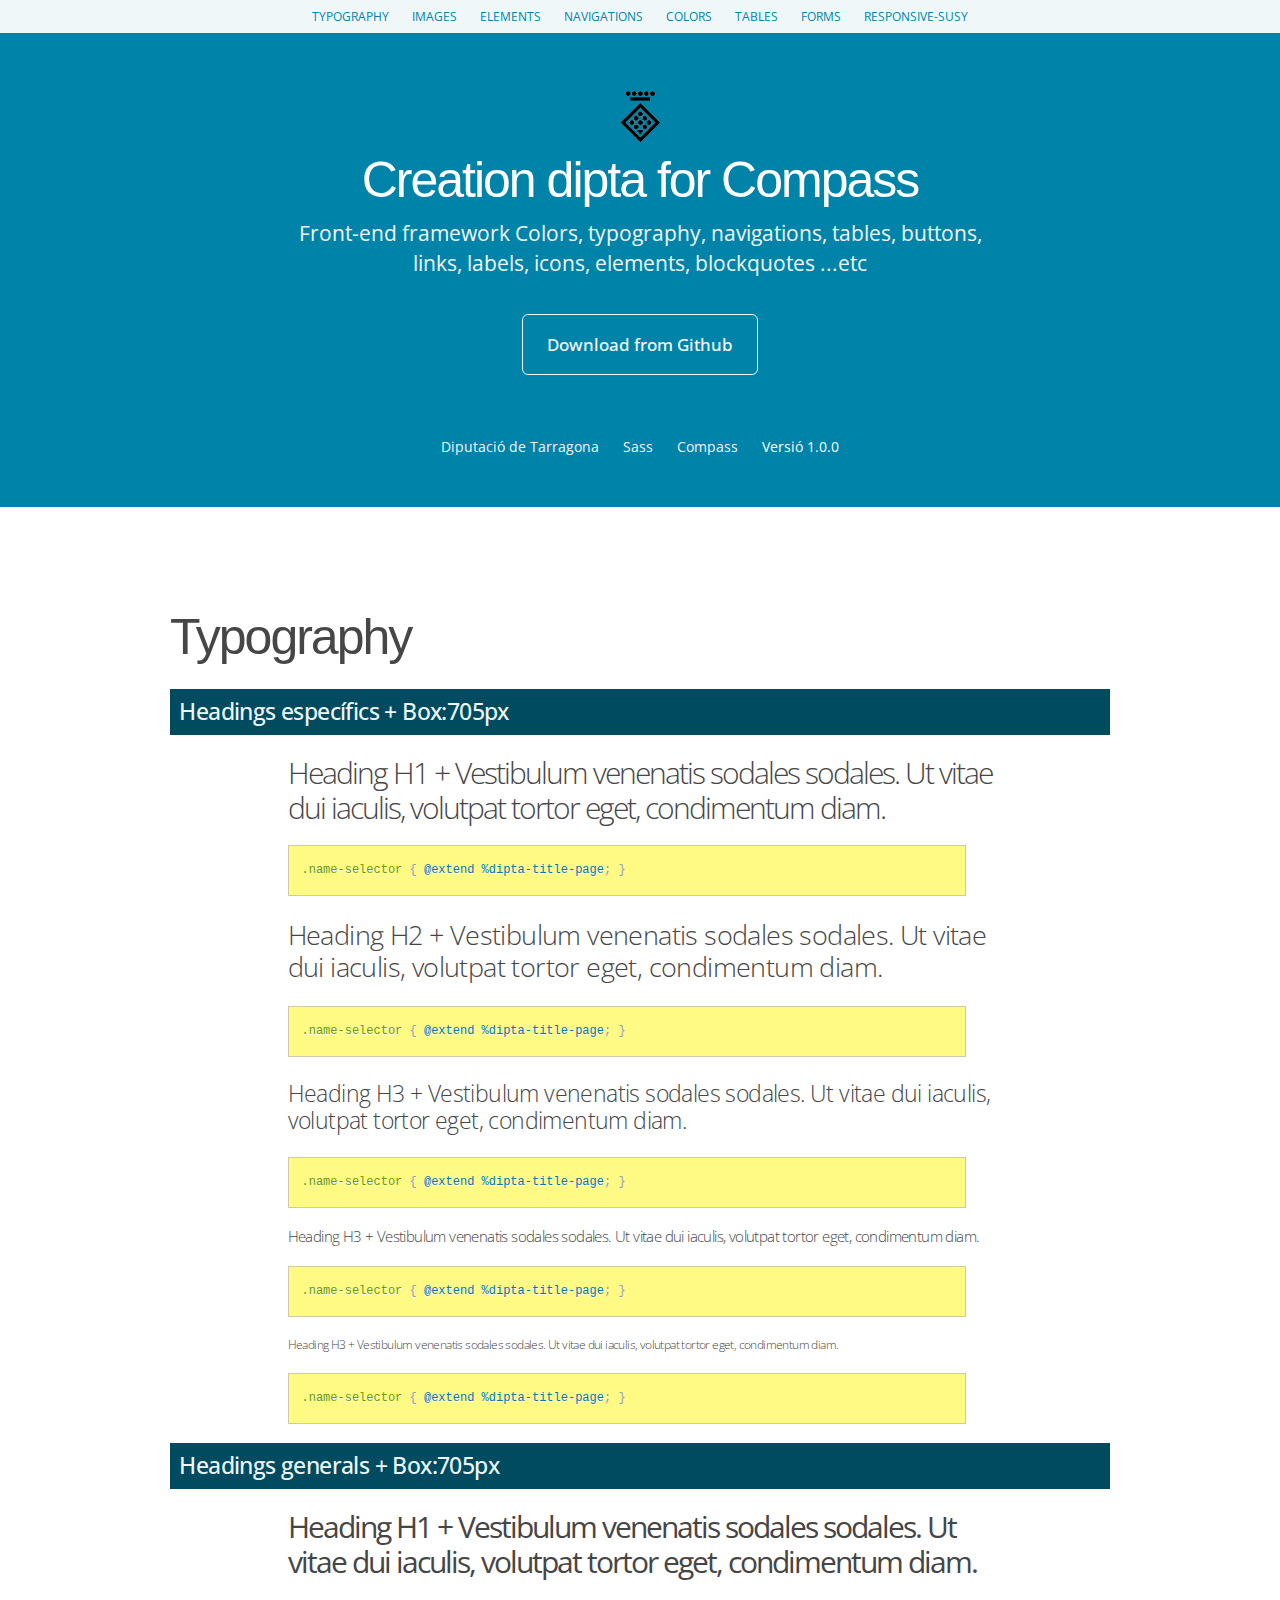
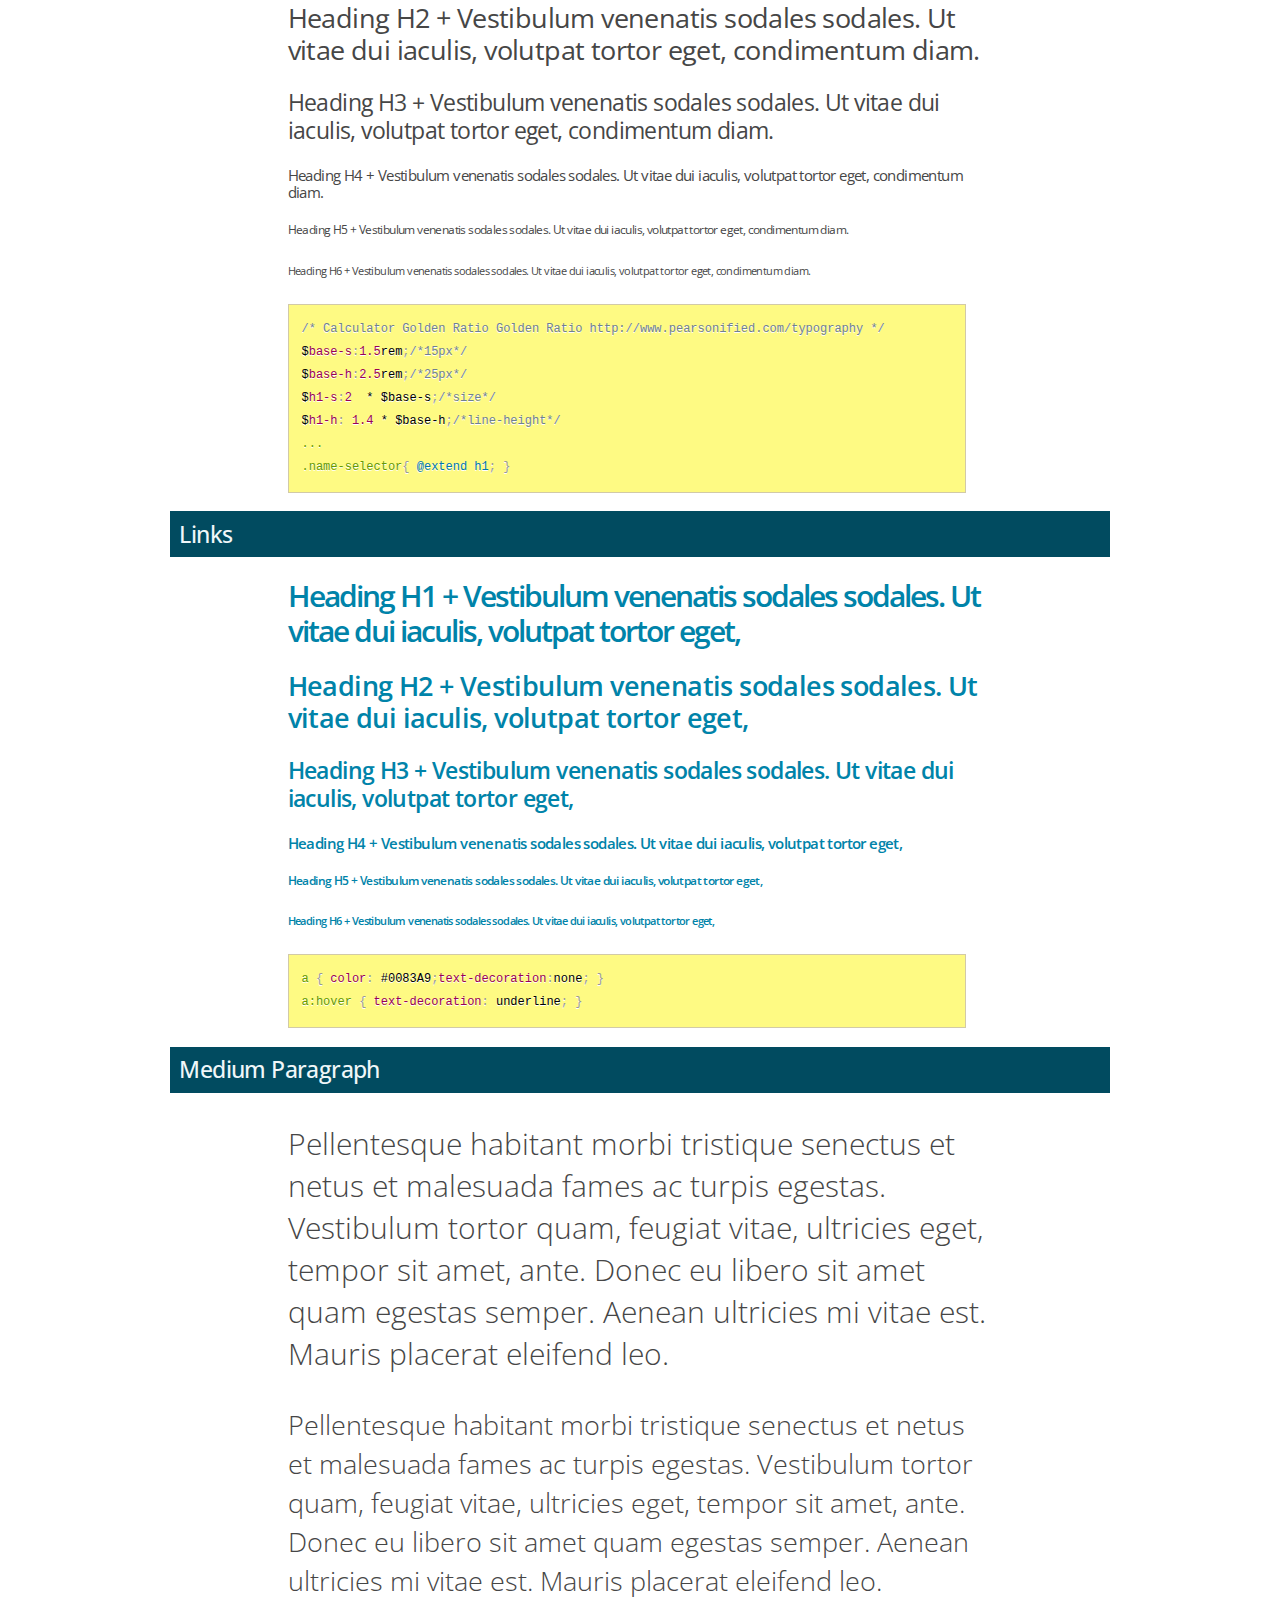
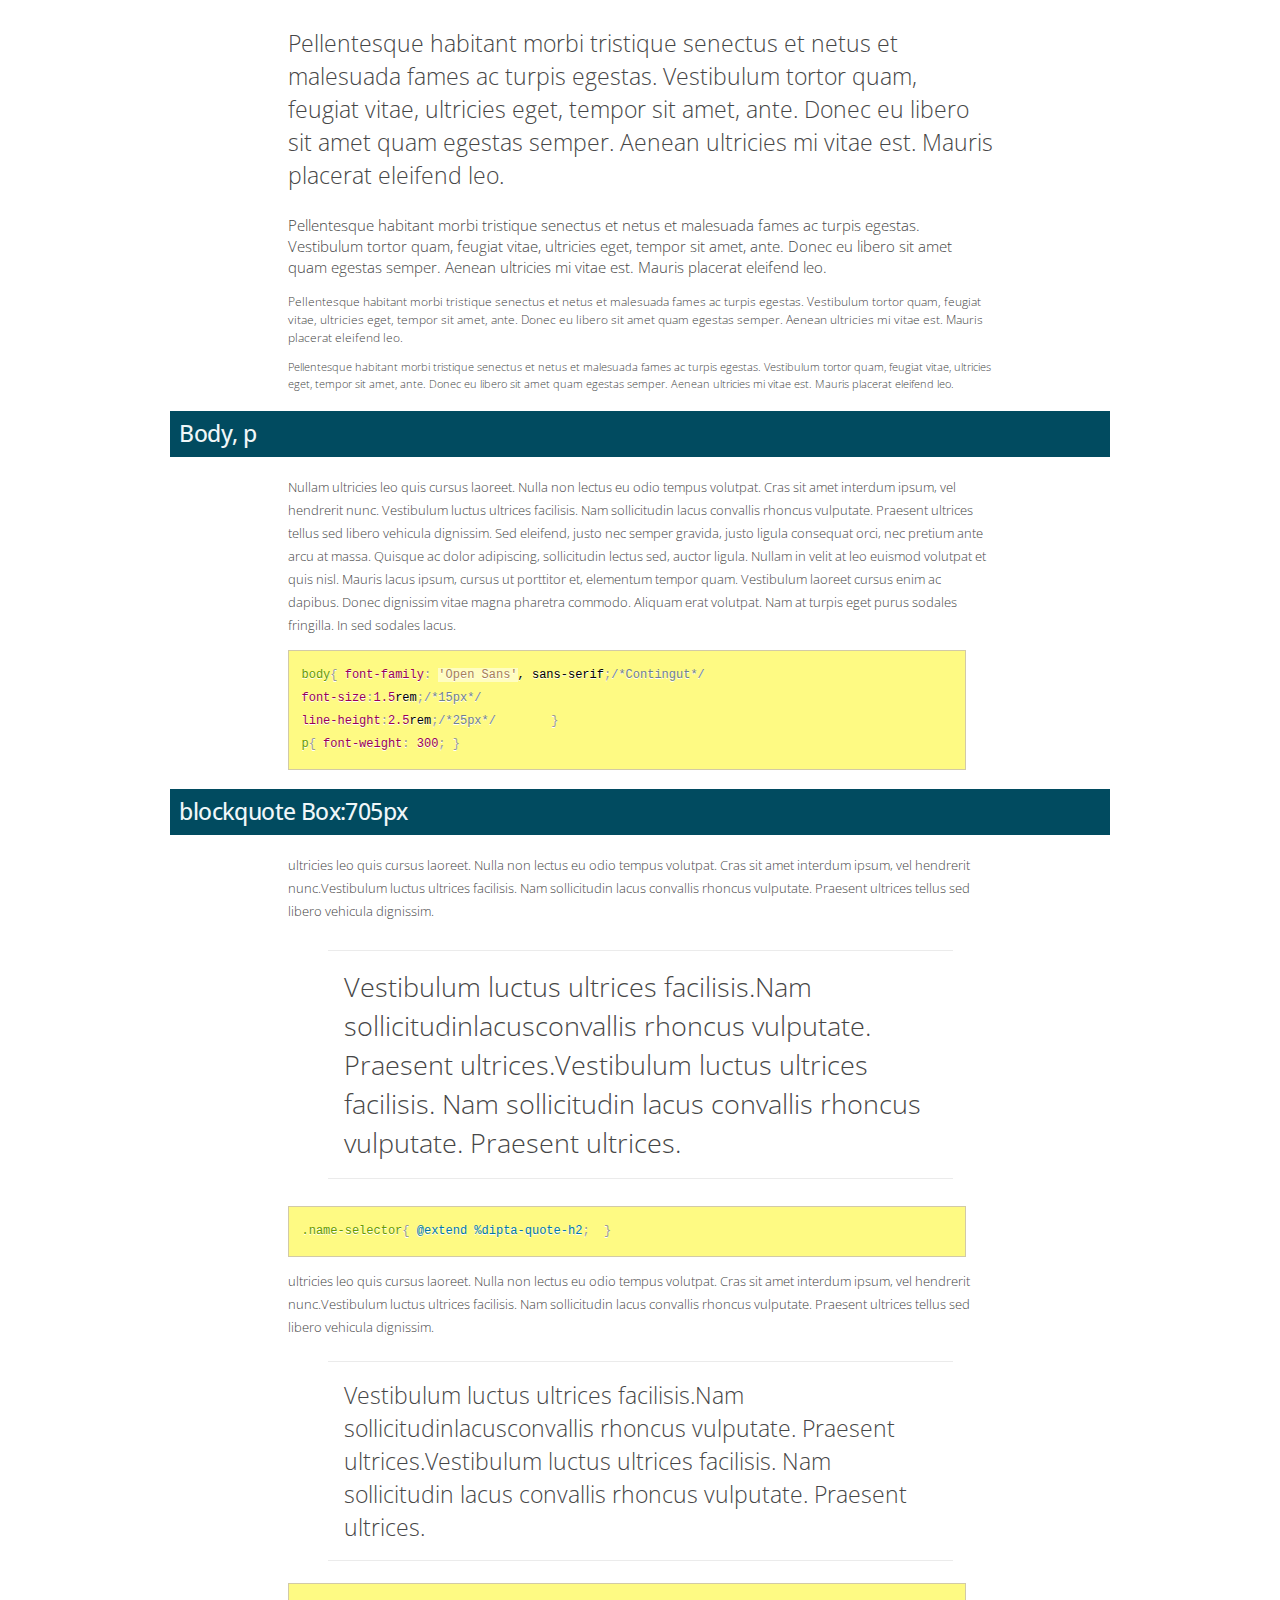
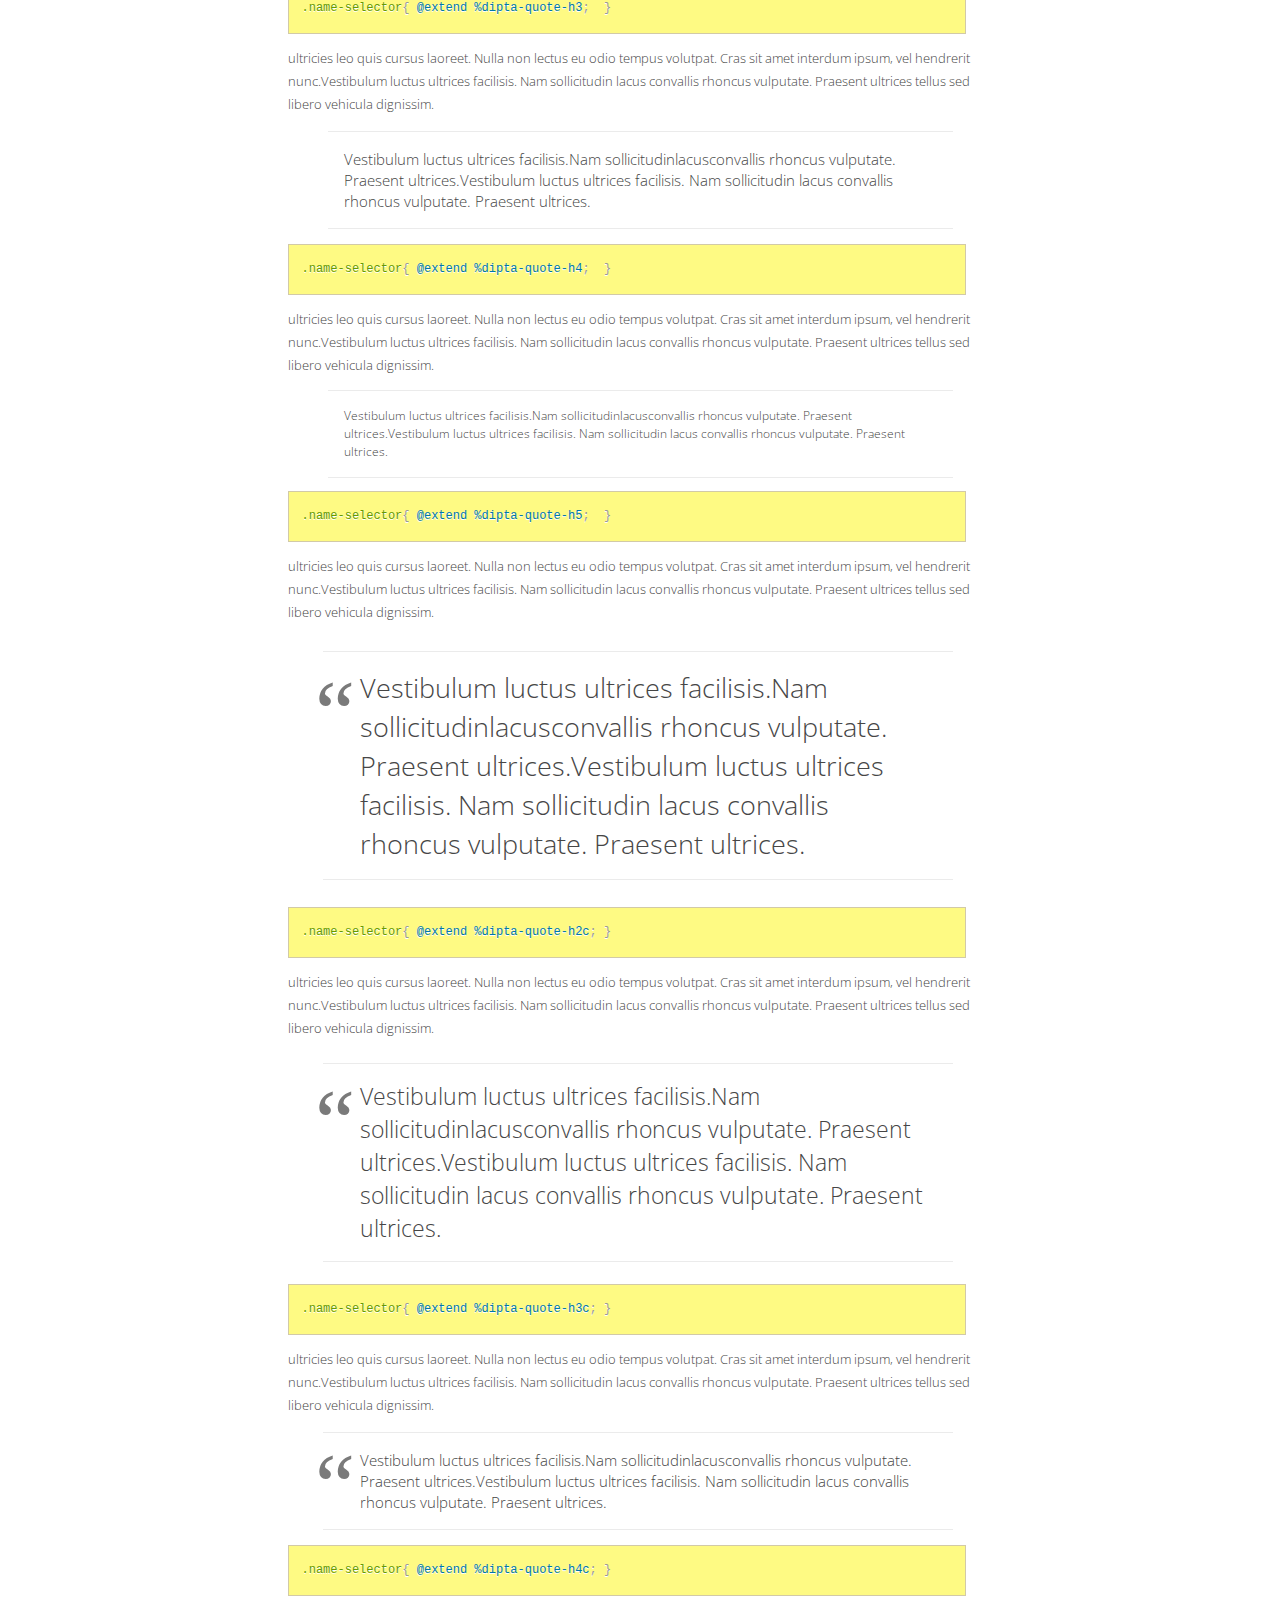
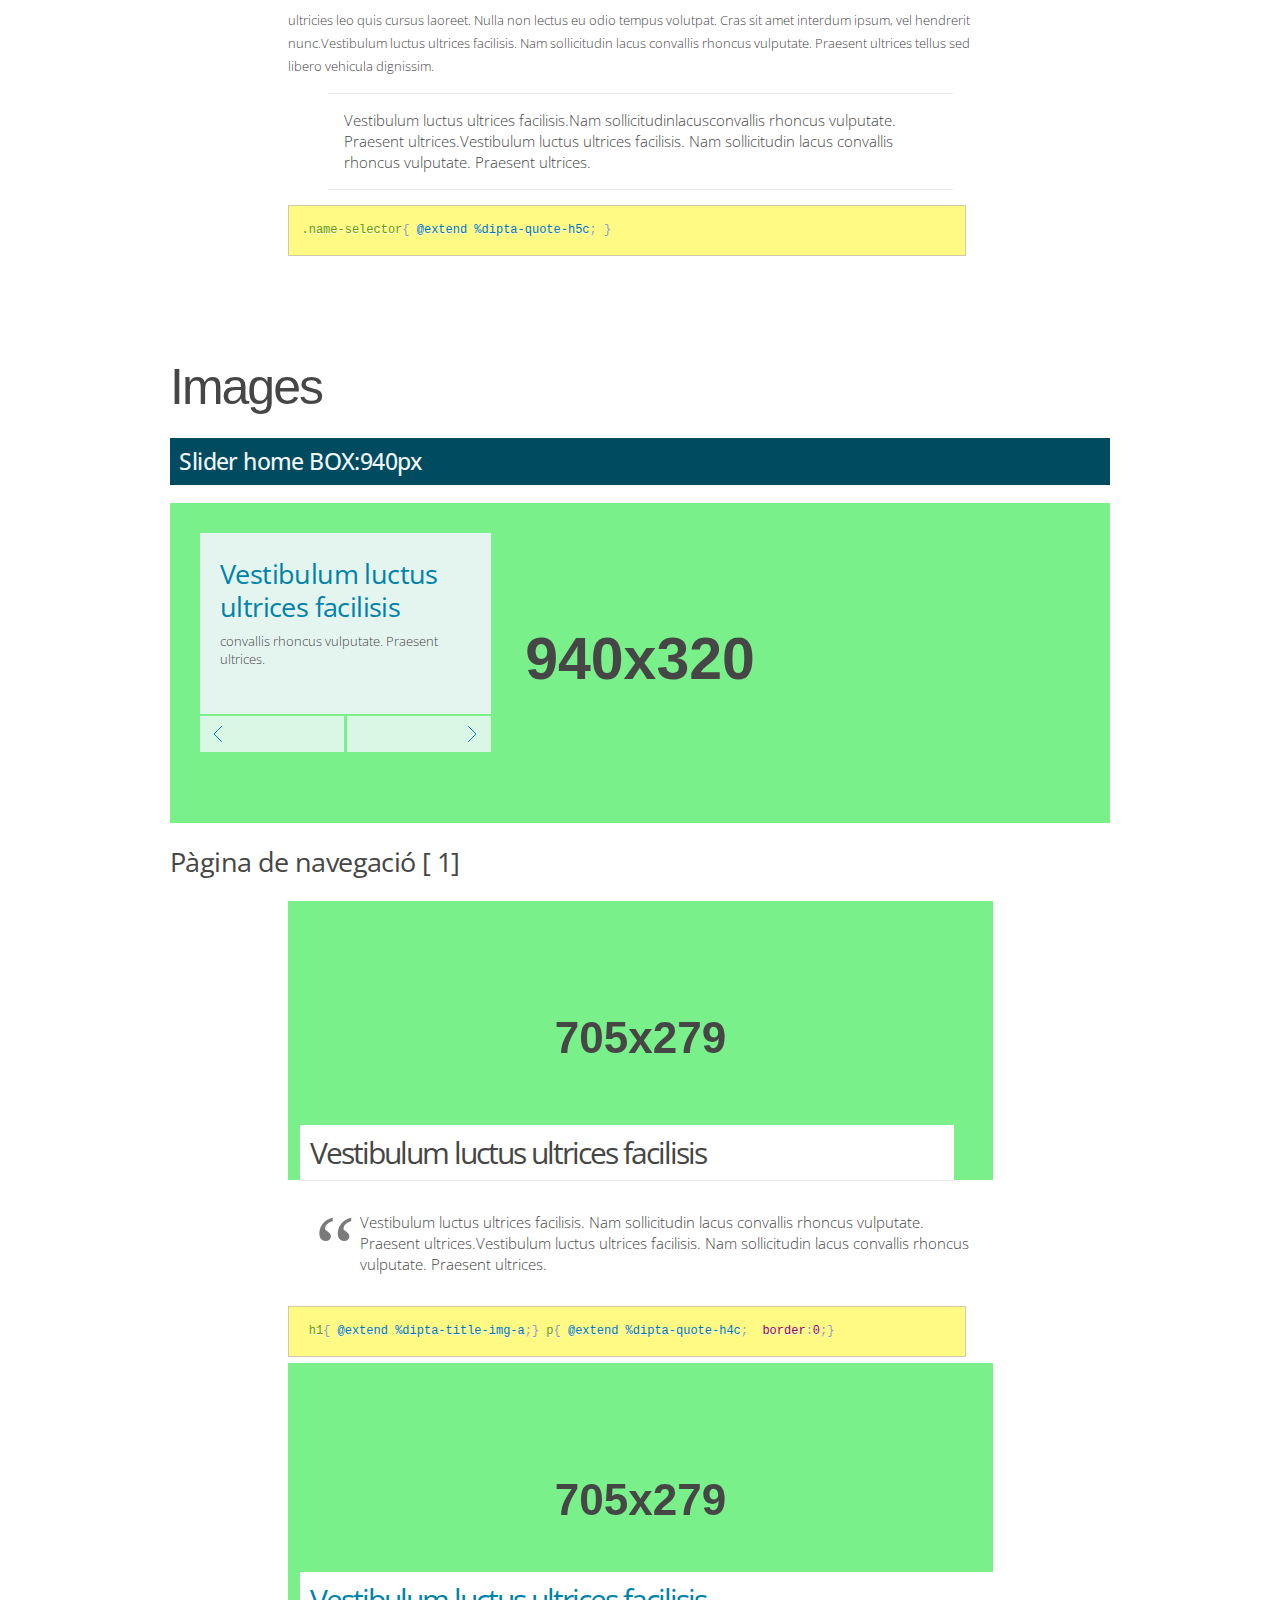
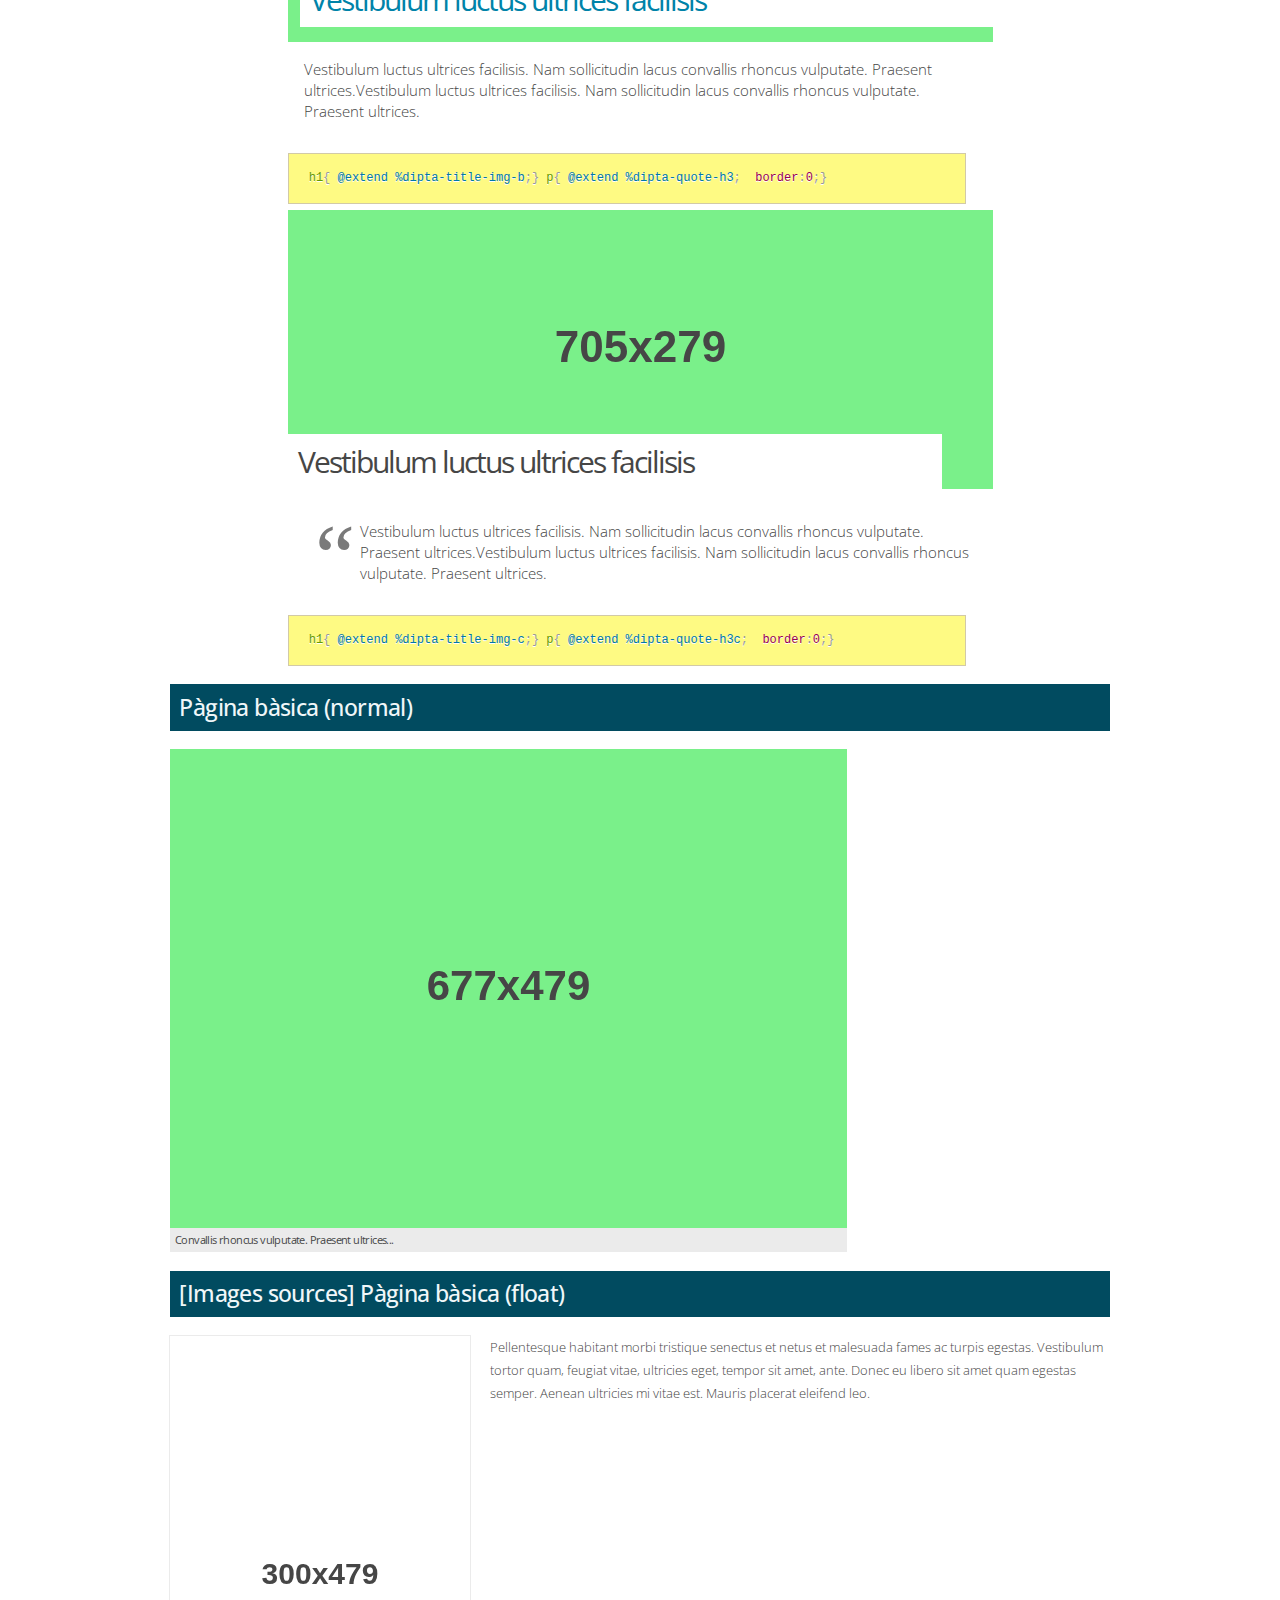
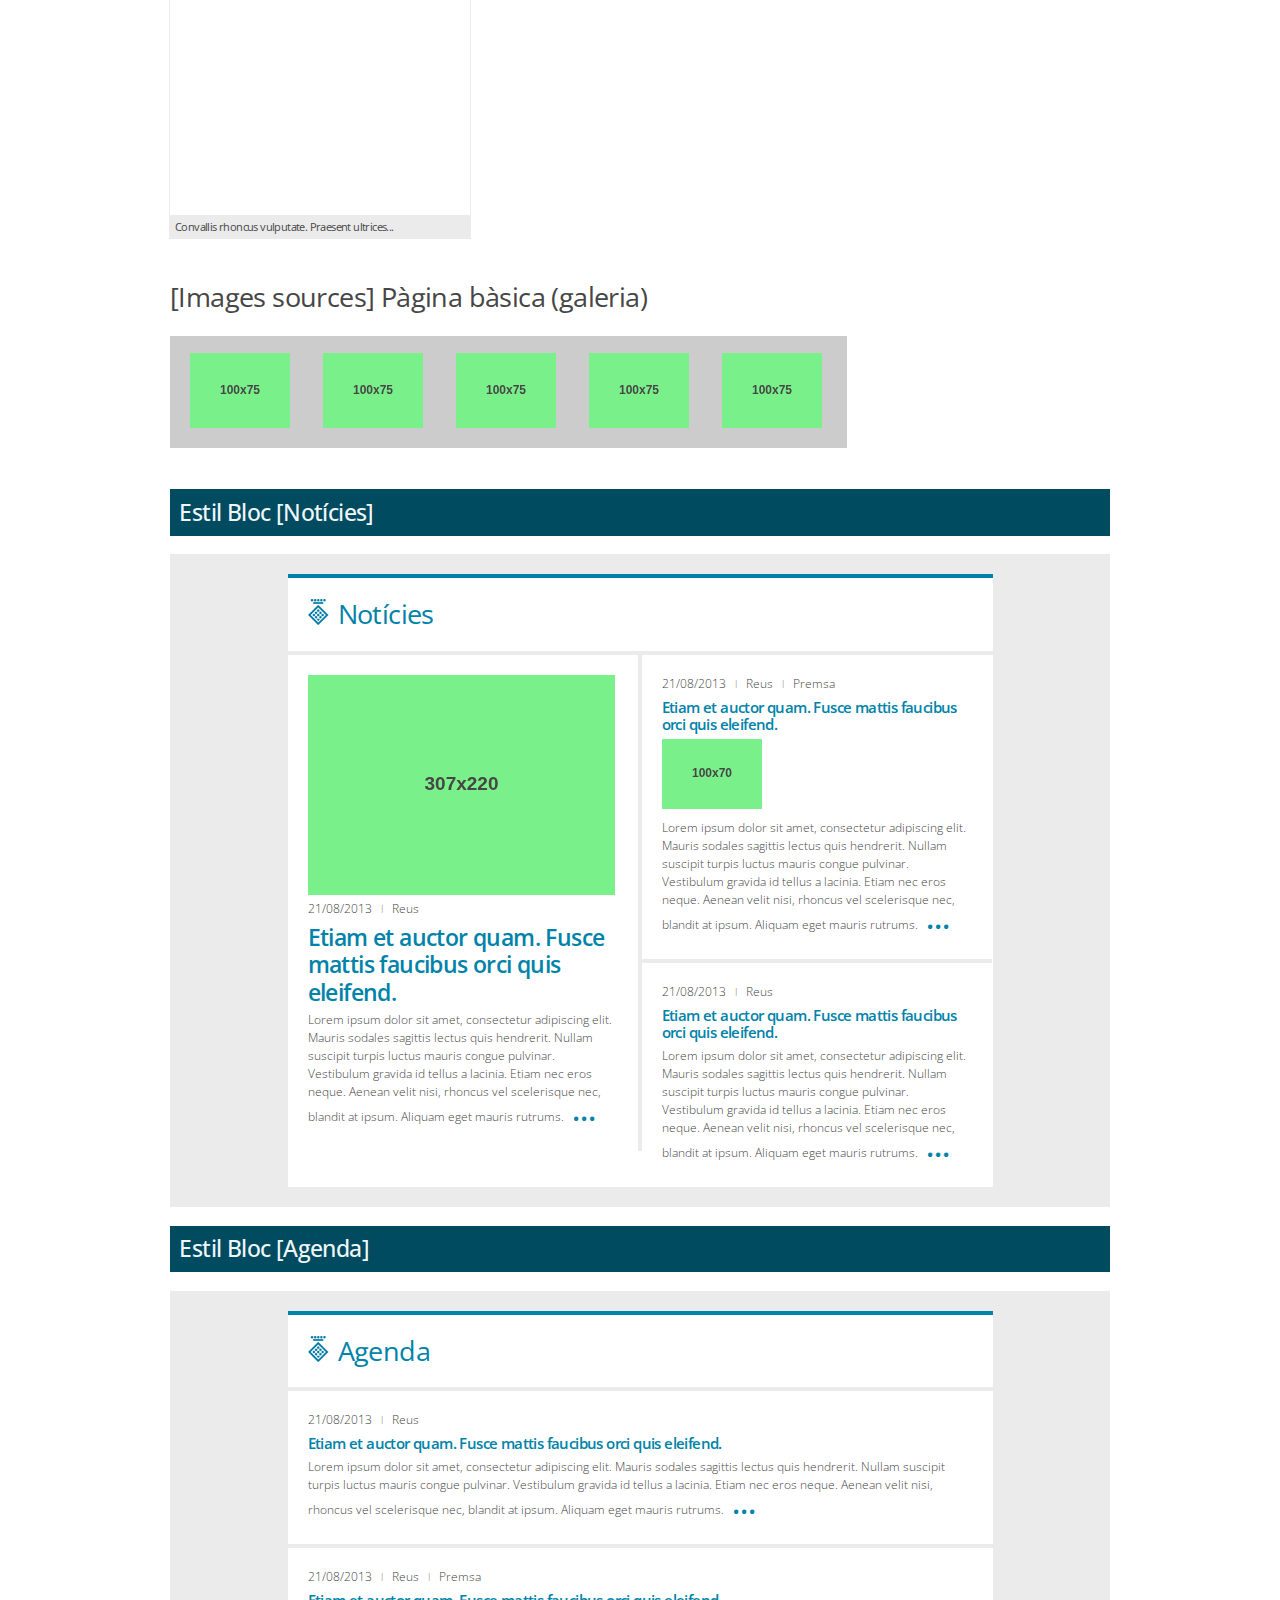
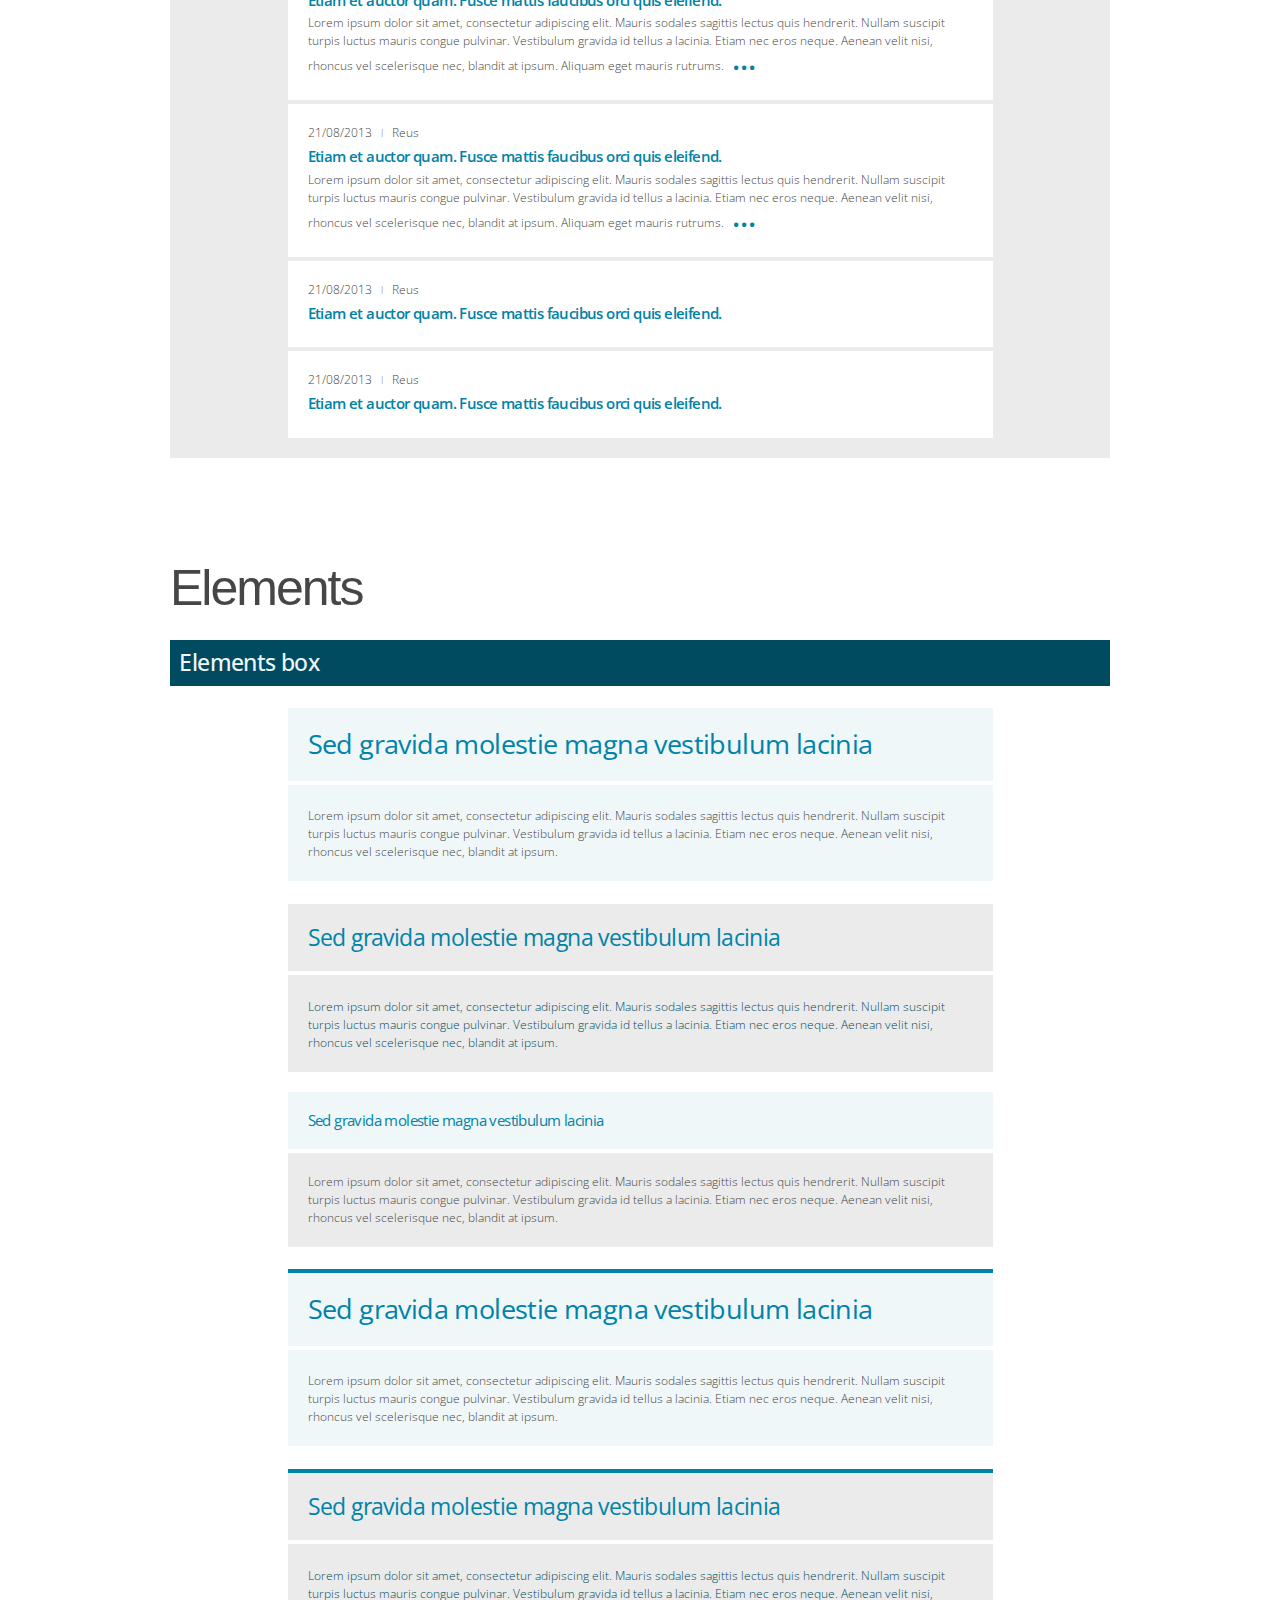
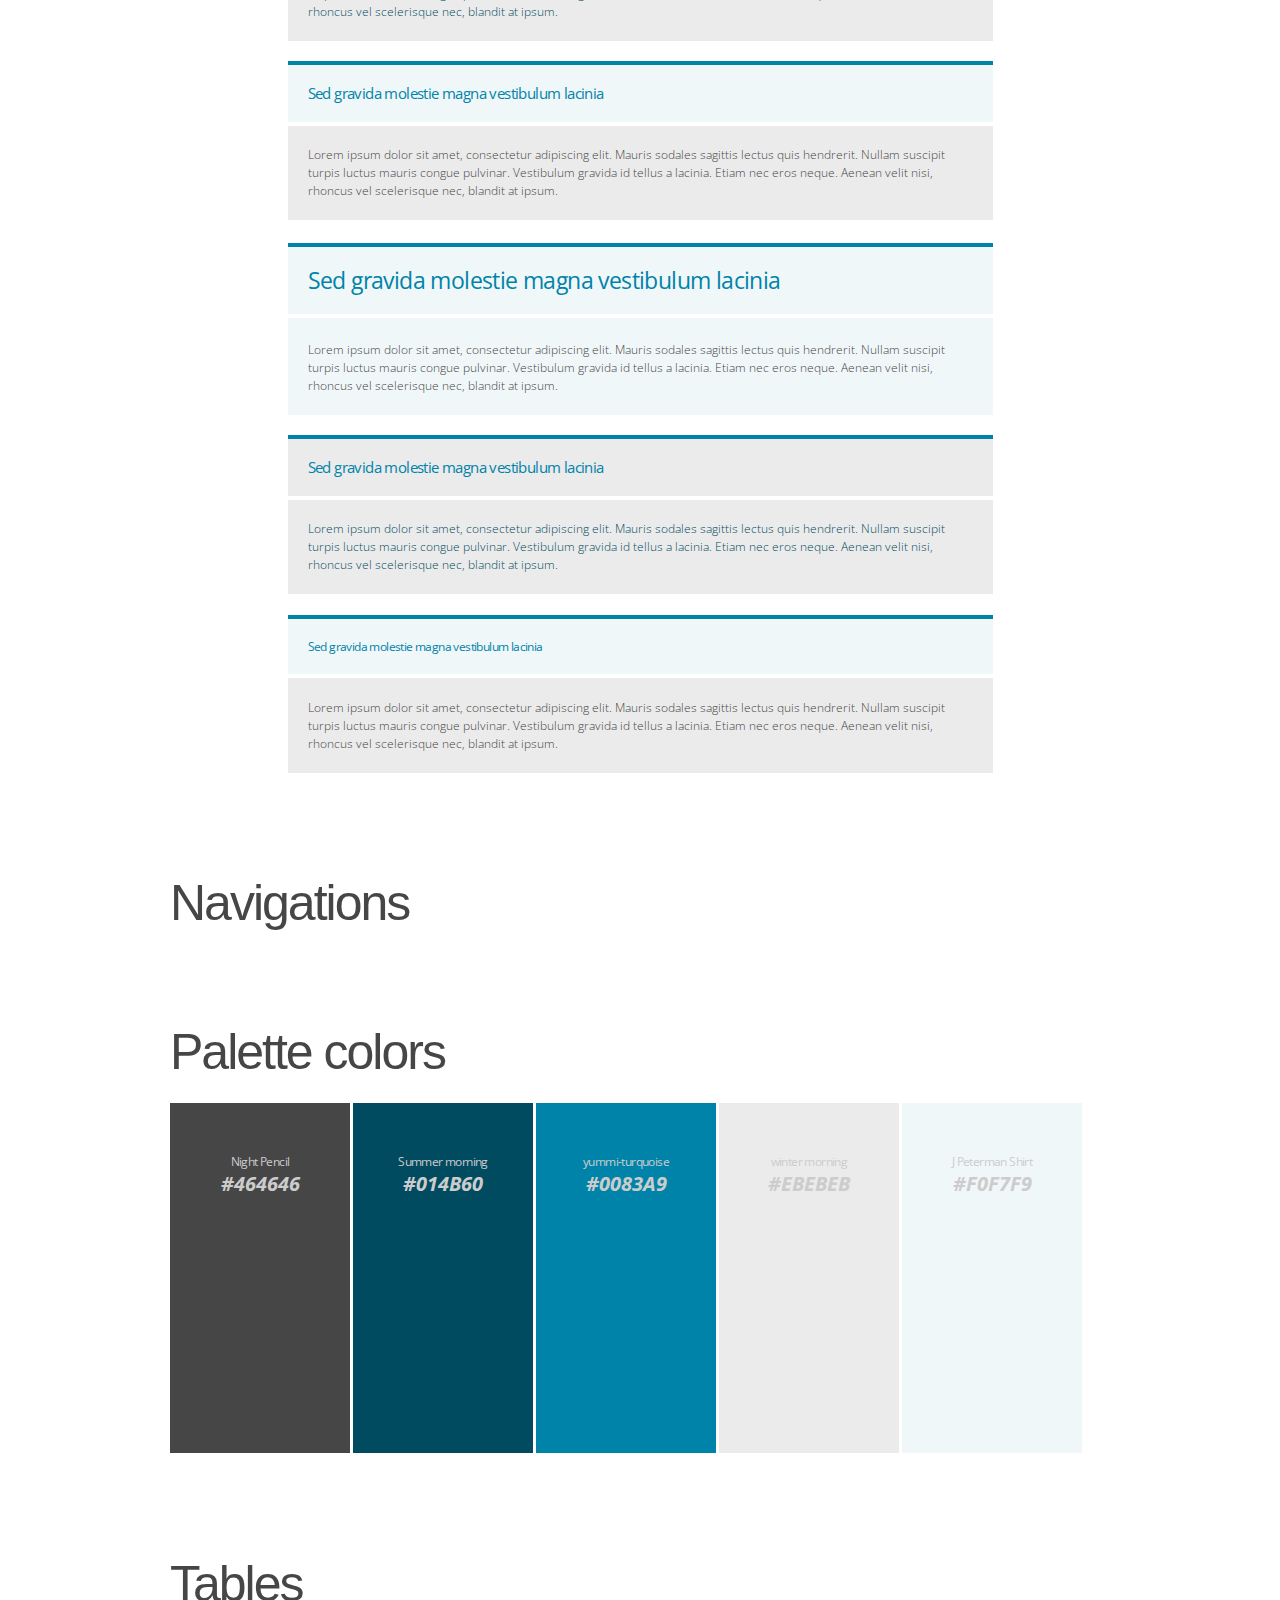
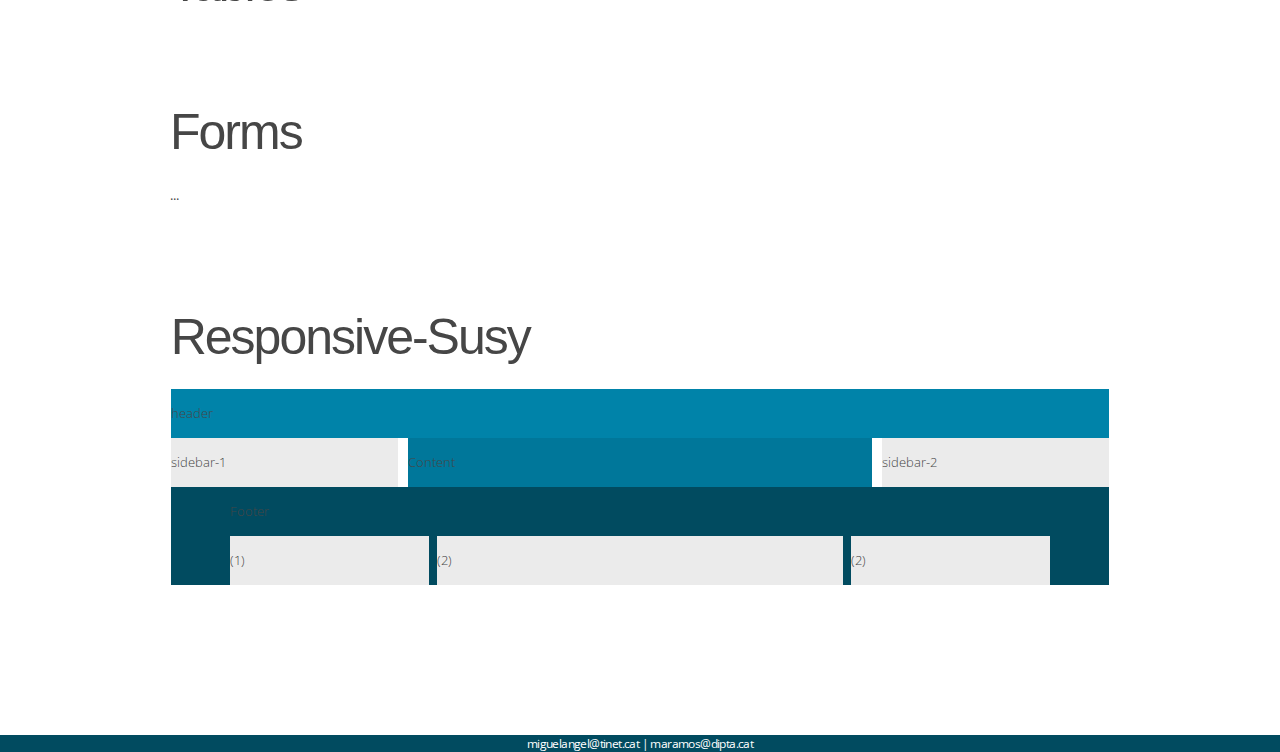
==== commit 68739f38: "Creation dipta modular estrcutura" ====
--- a/index.html
+++ b/index.html
@@ -21,7 +21,7 @@
 	<div class="container">
 		<img  style="width:40px;"src="images/escut-logo.png"/>
 		<h1>Creation dipta for Compass</h1>
-		<p>Front-end framework de la Diputació de Tarragona. Colors, typography, navigations, tables, buttons, links, labels, icons ...etc</p>
+		<p>Front-end framework Colors, typography, navigations, tables, buttons, links, labels, icons, elements, blockquotes ...etc</p>
 		<a class="btn-down" href="https://github.com/ma8/creation-compass/archive/master.zip">Download from Github</a>
 		
 		<ul>
@@ -35,11 +35,11 @@
 <nav>
 	<ul>
 		<li><a href="#s1">Typography</a></li>
-		<li><a href="#s2">Images sources</a></li>
-		<li><a href="#s3">Navigation</a></li>
-		<li><a href="#s4">Elements  </a></li>	
-		<li><a href="#s5">Palette colors</a></li>
-		<li><a href="#s6">Blocs</a></li>
+		<li><a href="#s2">Images</a></li>
+		<li><a href="#s3">Elements  </a></li>	
+		<li><a href="#s4">Navigations</a></li>
+		<li><a href="#s5">Colors</a></li>
+		<li><a href="#s6">Tables</a></li>
 		<li><a href="#s7">Forms</a></li>
 		<li><a href="#s8">Responsive-Susy</a></li>
 	</ul>
@@ -186,7 +186,7 @@
 
 <section id="s2">
 	
-		<h1 class="title-doc">Images sources</h1>
+		<h1 class="title-doc">Images</h1>
 
 		<h2 class="title-doc">Slider home BOX:940px</h2>
 		<article class="slider-home">
@@ -368,7 +368,7 @@
 </section>
 
 <section id="s3">
-		<h1 class="title-doc">Box Dipta</h1>
+		<h1 class="title-doc">Elements</h1>
 		
 		<h2 class="title-doc"> Elements box</h2>
 		<article class="box-1">
@@ -433,6 +433,13 @@
 				Aenean velit nisi, rhoncus vel scelerisque nec, blandit at ipsum. </p>
 		 </div>
 		</article>
+</section>
+<!-- Navigations -->	
+<section id="s4">
+	<div class="container">
+		<h1 class="title-doc">Navigations</h1>
+		
+	</div>
 </section>
 
 <!-- Palette colors-->	
@@ -453,202 +460,8 @@
 <!-- Exemples-->	 
 <section id="s6">
 
-	<h1 class="title-doc">Blocs</h1>
-	<article class="bloc1" style="width:350px;">
-	<h2>Últimes notícies</h2>
-	<div class="contingut">
-		<div class="dipta-resum">	
-			<img src="holder.js/307x220/#7AF08A:#464646">
-			<div class="dipta-concatenats">
-				<div class="dipta-camp"> 21/08/2013</div>
-				<div class="dipta-camp"> Reus</div>
-			</div>
-			<h3><a href="">Etiam et auctor quam. Fusce mattis faucibus orci quis eleifend.</a></h3>
-			<p>Lorem ipsum dolor sit amet, consectetur adipiscing elit. Mauris sodales sagittis lectus quis hendrerit.
-				Nullam suscipit turpis luctus mauris congue pulvinar. Vestibulum gravida id tellus a lacinia. Etiam nec eros neque. 
-				Aenean velit nisi, rhoncus vel scelerisque nec, blandit at ipsum. Aliquam eget mauris rutrums.</p>
-		</div>	
-			
-		<div class="dipta-resum">	
-			<div class="dipta-concatenats" >
-				<div class="dipta-camp">  21/08/2013</div>
-				<div class="dipta-camp">  Reus</div>
-				<div class="dipta-camp"> Premsa</div>
-			</div>
-			<h4><a href="">Etiam et auctor quam. Fusce mattis faucibus orci quis eleifend.</a></h4>
-			<img class="float"src="holder.js/100x70/#7AF08A:#464646">
-			<p>Lorem ipsum dolor sit amet, consectetur adipiscing elit. Mauris sodales sagittis lectus quis hendrerit.
-				Nullam suscipit turpis luctus mauris congue pulvinar. Vestibulum gravida id tellus a lacinia. Etiam nec eros neque. 
-				Aenean velit nisi, rhoncus vel scelerisque nec, blandit at ipsum. Aliquam eget mauris rutrums.</p>
-		</div>	
-		
-		<div class="dipta-resum">	
-			<div class="dipta-concatenats">
-				<div class="dipta-camp"> 21/08/2013</div>
-				<div class="dipta-camp">  Reus</div>
-			</div>
-			<h4><a href="">Etiam et auctor quam. Fusce mattis faucibus orci quis eleifend.</a></h4>
-			<p>Lorem ipsum dolor sit amet, consectetur adipiscing elit. Mauris sodales sagittis lectus quis hendrerit.
-				Nullam suscipit turpis luctus mauris congue pulvinar. Vestibulum gravida id tellus a lacinia. Etiam nec eros neque. 
-				Aenean velit nisi, rhoncus vel scelerisque nec, blandit at ipsum. Aliquam eget mauris rutrums.</p>
-		</div>
-		
-	</div>
-	</article>
-		<article class="bloc2" style="width:350px;">
-	<h2>Últimes notícies</h2>
-	<div class="contingut">
-		<div class="dipta-resum">	
-			<img src="holder.js/307x220/#7AF08A:#464646">
-			<div class="dipta-concatenats">
-				<div class="dipta-camp"> 21/08/2013</div>
-				<div class="dipta-camp"> Reus</div>
-			</div>
-			<h3><a href="">Etiam et auctor quam. Fusce mattis faucibus orci quis eleifend.</a></h3>
-			<p>Lorem ipsum dolor sit amet, consectetur adipiscing elit. Mauris sodales sagittis lectus quis hendrerit.
-				Nullam suscipit turpis luctus mauris congue pulvinar. Vestibulum gravida id tellus a lacinia. Etiam nec eros neque. 
-				Aenean velit nisi, rhoncus vel scelerisque nec, blandit at ipsum. Aliquam eget mauris rutrums.</p>
-		</div>	
-			
-		<div class="dipta-resum">	
-			<div class="dipta-concatenats" >
-				<div class="dipta-camp">  21/08/2013</div>
-				<div class="dipta-camp">  Reus</div>
-				<div class="dipta-camp"> Premsa</div>
-			</div>
-			<h4><a href="">Etiam et auctor quam. Fusce mattis faucibus orci quis eleifend.</a></h4>
-			<img class="float"src="holder.js/100x70/#7AF08A:#464646">
-			<p>Lorem ipsum dolor sit amet, consectetur adipiscing elit. Mauris sodales sagittis lectus quis hendrerit.
-				Nullam suscipit turpis luctus mauris congue pulvinar. Vestibulum gravida id tellus a lacinia. Etiam nec eros neque. 
-				Aenean velit nisi, rhoncus vel scelerisque nec, blandit at ipsum. Aliquam eget mauris rutrums.</p>
-		</div>	
-		
-		<div class="dipta-resum">	
-			<div class="dipta-concatenats">
-				<div class="dipta-camp"> 21/08/2013</div>
-				<div class="dipta-camp">  Reus</div>
-			</div>
-			<h4><a href="">Etiam et auctor quam. Fusce mattis faucibus orci quis eleifend.</a></h4>
-			<p>Lorem ipsum dolor sit amet, consectetur adipiscing elit. Mauris sodales sagittis lectus quis hendrerit.
-				Nullam suscipit turpis luctus mauris congue pulvinar. Vestibulum gravida id tellus a lacinia. Etiam nec eros neque. 
-				Aenean velit nisi, rhoncus vel scelerisque nec, blandit at ipsum. Aliquam eget mauris rutrums.</p>
-		</div>
-		
-	</div>
-	</article>
-	<article class="bloc3" style="width:350px;">
-	<h2> Propers actes</h2>
-		<div class="contingut">
-		<div class="dipta-resum">	
-			<div class="dipta-concatenats">
-				<div class="dipta-camp"> 21/08/2013</div>
-				<div class="dipta-camp">  Reus</div>
-			</div>
-			<h4><a href="">Etiam et auctor quam. Fusce mattis faucibus orci quis eleifend.</a></h4>
-			<p>Lorem ipsum dolor sit amet, consectetur adipiscing elit. Mauris sodales sagittis lectus quis hendrerit.
-				Nullam suscipit turpis luctus mauris congue pulvinar. Vestibulum gravida id tellus a lacinia. Etiam nec eros neque. 
-				Aenean velit nisi, rhoncus vel scelerisque nec, blandit at ipsum. Aliquam eget mauris rutrums.</p>
-
-		</div>	
-			
-		<div class="dipta-resum">	
-			<div class="dipta-concatenats">
-				<div class="dipta-camp">  21/08/2013</div>
-				<div class="dipta-camp">  Reus</div>
-				<div class="dipta-camp">  Premsa</div>
-			</div>
-			<h4><a href="">Etiam et auctor quam. Fusce mattis faucibus orci quis eleifend.</a></h4>
-			<p>Lorem ipsum dolor sit amet, consectetur adipiscing elit. Mauris sodales sagittis lectus quis hendrerit.
-				Nullam suscipit turpis luctus mauris congue pulvinar. Vestibulum gravida id tellus a lacinia. Etiam nec eros neque. 
-				Aenean velit nisi, rhoncus vel scelerisque nec, blandit at ipsum. Aliquam eget mauris rutrums.</p>
-		</div>	
-		
-		<div class="dipta-resum">	
-			<div class="dipta-concatenats">
-				<div class="dipta-camp">  21/08/2013</div>
-				<div class="dipta-camp">  Reus</div>
-			</div>
-			<h4><a href="">Etiam et auctor quam. Fusce mattis faucibus orci quis eleifend.</a></h4>
-			<p>Lorem ipsum dolor sit amet, consectetur adipiscing elit. Mauris sodales sagittis lectus quis hendrerit.
-				Nullam suscipit turpis luctus mauris congue pulvinar. Vestibulum gravida id tellus a lacinia. Etiam nec eros neque. 
-				Aenean velit nisi, rhoncus vel scelerisque nec, blandit at ipsum. Aliquam eget mauris rutrums.</p>
-		</div>	
-	
-		<div class="dipta-resum">	
-			<div class="dipta-concatenats">
-				<div class="dipta-camp"> 21/08/2013</div>
-				<div class="dipta-camp">  Reus</div>
-			</div>
-			<h4><a href="">Etiam et auctor quam. Fusce mattis faucibus orci quis eleifend.</a></h4>
-		</div>	
-		
-	
-		<div class="dipta-resum">	
-			<div class="dipta-concatenats">
-				<div class="dipta-camp">21/08/2013</div>
-				<div class="dipta-camp"> Reus</div>
-			</div>
-			<h4><a href="">Etiam et auctor quam. Fusce mattis faucibus orci quis eleifend.</a></h4>
-		</div>	
-		</div>
-	</article>
-	
-		<article class="bloc4" style="width:350px;">
-	<h2> Propers actes</h2>
-		<div class="contingut">
-		<div class="dipta-resum">	
-			<div class="dipta-concatenats">
-				<div class="dipta-camp"> 21/08/2013</div>
-				<div class="dipta-camp">  Reus</div>
-			</div>
-			<h4><a href="">Etiam et auctor quam. Fusce mattis faucibus orci quis eleifend.</a></h4>
-			<p>Lorem ipsum dolor sit amet, consectetur adipiscing elit. Mauris sodales sagittis lectus quis hendrerit.
-				Nullam suscipit turpis luctus mauris congue pulvinar. Vestibulum gravida id tellus a lacinia. Etiam nec eros neque. 
-				Aenean velit nisi, rhoncus vel scelerisque nec, blandit at ipsum. Aliquam eget mauris rutrums.</p>
-
-		</div>	
-			
-		<div class="dipta-resum">	
-			<div class="dipta-concatenats">
-				<div class="dipta-camp">  21/08/2013</div>
-				<div class="dipta-camp">  Reus</div>
-				<div class="dipta-camp">  Premsa</div>
-			</div>
-			<h4><a href="">Etiam et auctor quam. Fusce mattis faucibus orci quis eleifend.</a></h4>
-			<p>Lorem ipsum dolor sit amet, consectetur adipiscing elit. Mauris sodales sagittis lectus quis hendrerit.
-				Nullam suscipit turpis luctus mauris congue pulvinar. Vestibulum gravida id tellus a lacinia. Etiam nec eros neque. 
-				Aenean velit nisi, rhoncus vel scelerisque nec, blandit at ipsum. Aliquam eget mauris rutrums.</p>
-		</div>	
-		
-		<div class="dipta-resum">	
-			<div class="dipta-concatenats">
-				<div class="dipta-camp">  21/08/2013</div>
-				<div class="dipta-camp">  Reus</div>
-			</div>
-			<h4><a href="">Etiam et auctor quam. Fusce mattis faucibus orci quis eleifend.</a></h4>
-			<p>Lorem ipsum dolor sit amet, consectetur adipiscing elit. Mauris sodales sagittis lectus quis hendrerit.
-				Nullam suscipit turpis luctus mauris congue pulvinar. Vestibulum gravida id tellus a lacinia. Etiam nec eros neque. 
-				Aenean velit nisi, rhoncus vel scelerisque nec, blandit at ipsum. Aliquam eget mauris rutrums.</p>
-		</div>	
-	
-		<div class="dipta-resum">	
-			<div class="dipta-concatenats">
-				<div class="dipta-camp"> 21/08/2013</div>
-				<div class="dipta-camp">  Reus</div>
-			</div>
-			<h4><a href="">Etiam et auctor quam. Fusce mattis faucibus orci quis eleifend.</a></h4>
-		</div>	
-		
-	
-		<div class="dipta-resum">	
-			<div class="dipta-concatenats">
-				<div class="dipta-camp">21/08/2013</div>
-				<div class="dipta-camp"> Reus</div>
-			</div>
-			<h4><a href="">Etiam et auctor quam. Fusce mattis faucibus orci quis eleifend.</a></h4>
-		</div>	
-		</div>
-	</article>
+	<h1 class="title-doc">Tables</h1>
+	
 </section>	
  
  <section id="s7">
--- a/css/responsive-creation.css
+++ b/css/responsive-creation.css
@@ -1,512 +1,24 @@
-@charset "CP850";
-@import url(http://fonts.googleapis.com/css?family=Droid+Sans:400,700);
-@import url(http://fonts.googleapis.com/css?family=Roboto+Condensed:400,300,700);
-@import url(http://fonts.googleapis.com/css?family=Open+Sans:400,700,300,600,800);
-@import url(http://fonts.googleapis.com/css?family=Denk+One);
-@import url(http://fonts.googleapis.com/css?family=Julius+Sans+One);
 /*
 *
 *
 *
 */
 /**
- * @file
- * Creation for compass - Front-end framework de  la Diputaci� de Tarragona.
- * @Miguel �ngel Ramos.
- */
-/**
- * prism.js default theme for JavaScript, CSS and HTML
- * Based on dabblet (http://dabblet.com)
- * @author Lea Verou
- */
-/* line 8, ../sass/_syntax.scss */
-code[class*="language-"],
-pre[class*="language-"] {
-  color: black;
-  text-shadow: 0 1px white;
-  font-family: Consolas, Monaco, "Andale Mono", monospace;
-  direction: ltr;
-  text-align: left;
-  white-space: pre;
-  word-spacing: normal;
-  -moz-tab-size: 4;
-  -o-tab-size: 4;
-  tab-size: 4;
-  -webkit-hyphens: none;
-  -moz-hyphens: none;
-  -ms-hyphens: none;
-  hyphens: none;
-}
-
-/* line 27, ../sass/_syntax.scss */
-::-moz-selection {
-  text-shadow: none;
-  background: #b3d4fc;
-}
-
-/* line 32, ../sass/_syntax.scss */
-::selection {
-  text-shadow: none;
-  background: #b3d4fc;
-}
-
-@media print {
-  /* line 39, ../sass/_syntax.scss */
-  code[class*="language-"],
-  pre[class*="language-"] {
-    text-shadow: none;
-  }
-}
-/* Code blocks */
-/* line 45, ../sass/_syntax.scss */
-pre[class*="language-"] {
-  padding: 1em;
-  margin: 0.5em 0;
-  overflow: auto;
-}
-
-/* line 52, ../sass/_syntax.scss */
-:not(pre) > code[class*="language-"],
-pre[class*="language-"] {
-  /* #FEFA83  #f5f2f0 #FFFBEA #FEFA83;*/
-  background: #FEFA83;
-  border: 1px solid #d2caa7;
-}
-
-/* Inline code */
-/* line 63, ../sass/_syntax.scss */
-:not(pre) > code[class*="language-"] {
-  padding: .1em;
-  border-radius: .3em;
-}
-
-/* line 71, ../sass/_syntax.scss */
-.token.comment,
-.token.prolog,
-.token.doctype,
-.token.cdata {
-  color: slategray;
-}
-
-/* line 75, ../sass/_syntax.scss */
-.token.punctuation {
-  color: #999;
-}
-
-/* line 79, ../sass/_syntax.scss */
-.namespace {
-  opacity: .7;
-}
-
-/* line 86, ../sass/_syntax.scss */
-.token.property,
-.token.tag,
-.token.boolean,
-.token.number {
-  color: #905;
-}
-
-/* line 92, ../sass/_syntax.scss */
-.token.selector,
-.token.attr-name,
-.token.string {
-  color: #690;
-}
-
-/* line 100, ../sass/_syntax.scss */
-.token.operator,
-.token.entity,
-.token.url,
-.language-css .token.string,
-.style .token.string {
-  color: #a67f59;
-  background: rgba(255, 255, 255, 0.5);
-}
-
-/* line 107, ../sass/_syntax.scss */
-.token.atrule,
-.token.attr-value,
-.token.keyword {
-  color: #07a;
-}
-
-/* line 113, ../sass/_syntax.scss */
-.token.regex,
-.token.important {
-  color: #e90;
-}
-
-/* line 117, ../sass/_syntax.scss */
-.token.important {
-  font-weight: bold;
-}
-
-/* line 121, ../sass/_syntax.scss */
-.token.entity {
-  cursor: help;
-}
-
-/* line 124, ../sass/_syntax.scss */
-pre[data-line] {
-  position: relative;
-  padding: 1em 0 1em 3em;
-}
-
-/* line 129, ../sass/_syntax.scss */
-.line-highlight {
-  position: absolute;
-  left: 0;
-  right: 0;
-  padding: inherit 0;
-  margin-top: 1em;
-  /* Same as .prism�s padding-top */
-  background: rgba(153, 122, 102, 0.08);
-  background: -moz-linear-gradient(left, rgba(153, 122, 102, 0.1) 70%, rgba(153, 122, 102, 0));
-  background: -webkit-linear-gradient(left, rgba(153, 122, 102, 0.1) 70%, rgba(153, 122, 102, 0));
-  background: -o-linear-gradient(left, rgba(153, 122, 102, 0.1) 70%, rgba(153, 122, 102, 0));
-  background: linear-gradient(left, rgba(153, 122, 102, 0.1) 70%, rgba(153, 122, 102, 0));
-  pointer-events: none;
-  line-height: inherit;
-  white-space: pre;
-}
-
-/* line 149, ../sass/_syntax.scss */
-.line-highlight:before,
-.line-highlight[data-end]:after {
-  content: attr(data-start);
-  position: absolute;
-  top: .4em;
-  left: .6em;
-  min-width: 1em;
-  padding: 0 0.5em;
-  background-color: rgba(153, 122, 102, 0.4);
-  color: #f5f2f0;
-  font: bold 65%/1.5 sans-serif;
-  text-align: center;
-  vertical-align: .3em;
-  border-radius: 999px;
-  text-shadow: none;
-  box-shadow: 0 1px white;
-}
-
-/* line 166, ../sass/_syntax.scss */
-.line-highlight[data-end]:after {
-  content: attr(data-end);
-  top: auto;
-  bottom: .4em;
-}
-
-/* line 171, ../sass/_syntax.scss */
-pre.line-numbers {
-  position: relative;
-  padding-left: 3.8em;
-  counter-reset: linenumber;
-}
-
-/* line 177, ../sass/_syntax.scss */
-pre.line-numbers > code {
-  position: relative;
-}
-
-/* line 181, ../sass/_syntax.scss */
-.line-numbers .line-numbers-rows {
-  position: absolute;
-  pointer-events: none;
-  top: 0;
-  font-size: 100%;
-  left: -3.8em;
-  width: 3em;
-  /* works for line-numbers below 1000 lines */
-  letter-spacing: -1px;
-  border-right: 1px solid #999999;
-  -webkit-user-select: none;
-  -moz-user-select: none;
-  -ms-user-select: none;
-  user-select: none;
-}
-
-/* line 198, ../sass/_syntax.scss */
-.line-numbers-rows > span {
-  pointer-events: none;
-  display: block;
-  counter-increment: linenumber;
-}
-
-/* line 204, ../sass/_syntax.scss */
-.line-numbers-rows > span:before {
-  content: counter(linenumber);
-  color: #999;
-  display: block;
-  padding-right: 0.8em;
-  text-align: right;
-}
-
-/**
 * 	Palette colors
+*
 *	http://www.colourlovers.com/palette/2978475/Deputation
-*   Night Pencil + magic + yummi-turquoise + J Peterman Shirt + winter morning
-*	bc:#bcbcbc,Gamebookers Blue:#3299BB	 	
+*   Night Pencil + Magic + yummi-turquoise + J Peterman Shirt + winter morning
+*	bc:#bcbcbc,Gamebookers Blue:#3299BB	 
+*
+*	Functions colors Sass:
+*	http://sass-lang.com/docs/yardoc/Sass/Script/Functions.html	
 */
 /* Night Pencil */
 /* Magic */
 /* yummi-turquoise */
 /* J Peterman Shirt */
 /* winter morning */
-/**
-*	Typografia � web-fonts
-* 	http://www.google.com/fonts
-*	Imports + Golden ratio + responsive typography
-*/
-/* Imports */
-/* Variables */
-/*Contingut*/
-/* */
-/* */
-/* Calculator Golden Ratio Golden Ratio http://www.pearsonified.com/typography/ */
-/*15px*/
-/*25px*/
-/*size*/
-/*line-height*/
-/*size*/
-/*line-height*/
-/*size*/
-/*line-height*/
-/*size*/
-/*line-height*/
-/*size*/
-/*line-height*/
-/*size*/
-/*line-height*/
-/* line 59, ../sass/_creation.scss */
-html {
-  color: #464646;
-  /*Typography responsive for compass breakpoints*/
-  /*responsive-creation.scss*/
-}
-
-/* line 65, ../sass/_creation.scss */
-body {
-  /*$font1: 'Open Sans', sans-serif;*/
-  margin: 0;
-  font-family: "Open Sans", sans-serif;
-  font-size: 1.3rem;
-  line-height: 2.3rem;
-}
-
-/*Syntax custom*/
-/* line 74, ../sass/_creation.scss */
-code {
-  font-size: 1.2rem;
-  font-family: Consolas,Monaco,"Andale Mono",monospace;
-}
-
-/* line 75, ../sass/_creation.scss */
-pre {
-  overflow-x: scroll !important;
-  overflow-y: scroll !important;
-  width: 650px;
-}
-
-/* Dipta Clear */
-/* line 78, ../sass/_creation.scss */
-.dipta-clear, .dipta-body:after {
-  content: ".";
-  display: block;
-  height: 0;
-  clear: both;
-  visibility: hidden;
-  margin: 20px;
-}
-
-/* line 80, ../sass/_creation.scss */
-p {
-  font-weight: 300;
-}
-
-/* line 81, ../sass/_creation.scss */
-a {
-  color: #0083a9;
-  text-decoration: none;
-}
-
-/* line 82, ../sass/_creation.scss */
-a:hover {
-  text-decoration: underline;
-}
-
-/* line 84, ../sass/_creation.scss */
-h1 {
-  /*body*/
-  font-size: 3rem;
-  font-weight: 400;
-  line-height: 3.5rem;
-  letter-spacing: -0.2rem;
-}
-
-/* line 85, ../sass/_creation.scss */
-h2 {
-  font-size: 2.7rem;
-  font-weight: 400;
-  line-height: 3.25rem;
-  letter-spacing: -0.06rem;
-}
-
-/* line 86, ../sass/_creation.scss */
-h3 {
-  font-size: 2.25rem;
-  font-weight: 400;
-  line-height: 2.75rem;
-  letter-spacing: -0.06rem;
-}
-
-/* line 87, ../sass/_creation.scss */
-h4 {
-  font-size: 1.5rem;
-  font-weight: 400;
-  line-height: 1.75rem;
-  letter-spacing: -0.06rem;
-}
-
-/* line 88, ../sass/_creation.scss */
-h5 {
-  font-size: 1.245rem;
-  font-weight: 400;
-  line-height: 1.5rem;
-  letter-spacing: -0.06rem;
-}
-
-/* line 89, ../sass/_creation.scss */
-h6, .dipta-caption {
-  font-size: 1.125rem;
-  font-weight: 400;
-  line-height: 1.375rem;
-  letter-spacing: -0.06rem;
-}
-
-/* Paragraph size h1,h2,h3,h4,h5.h6*/
-/* line 96, ../sass/_creation.scss */
-.dipta-resum p {
-  font-size: 1.5rem;
-  font-weight: 100;
-  line-height: 2.1rem;
-  letter-spacing: 0;
-}
-
-/* line 97, ../sass/_creation.scss */
-.dipta-concatenats {
-  font-size: 1.245rem;
-  font-weight: 100;
-  line-height: 1.8rem;
-  letter-spacing: 0;
-}
-
-/*Blockquotes*/
-/*Slider -home */
-/* line 138, ../sass/_creation.scss */
-.btn-slider-left {
-  display: inline-block;
-  height: 36px;
-  width: 144px;
-  background-image: url("../images/bg-slideshowarrowleft.png");
-  overflow-x: hidden;
-  overflow-y: hidden;
-  text-align: left;
-  text-indent: -119988px;
-}
-
-/* line 144, ../sass/_creation.scss */
-.btn-slider-left:hover {
-  background-image: url("../images/bg-slideshowarrowlefthover.png");
-}
-
-/* line 145, ../sass/_creation.scss */
-.btn-slider-rigth {
-  height: 36px;
-  width: 144px;
-  display: inline-block;
-  background-image: url("../images/bg-slideshowarrowright.png");
-  overflow-x: hidden;
-  overflow-y: hidden;
-  text-align: left;
-  text-indent: -119988px;
-}
-
-/* line 151, ../sass/_creation.scss */
-.btn-slider-rigth:hover {
-  background-image: url("../images/bg-slideshowarrowrighthover.png");
-}
-
-/*P�gines de navegaci�*/
-/* line 190, ../sass/_creation.scss */
-.dipta-galeria {
-  background-color: #ccc;
-  width: 677px;
-  height: 112;
-}
-/* line 191, ../sass/_creation.scss */
-.dipta-galeria img {
-  margin: 1.7rem 1rem 0 2rem;
-}
-
-/* line 193, ../sass/_creation.scss */
-.dipta-img-normal {
-  outline: 1px solid #ebebeb;
-  margin: 2rem 0 2rem 0;
-}
-
-/* line 194, ../sass/_creation.scss */
-.dipta-img-float {
-  float: left;
-  margin: 0 2rem 2rem 0;
-  outline: 1px solid #ebebeb;
-}
-
-/* line 196, ../sass/_creation.scss */
-.dipta-caption {
-  background-color: #ebebeb;
-  padding: 5px;
-}
-
-/*	Dipta BOX	*/
-/* line 243, ../sass/_creation.scss */
-.dipta-concatenats {
-  /* separador "|"*/
-}
-/* line 244, ../sass/_creation.scss */
-.dipta-concatenats .dipta-camp {
-  display: inline-block;
-}
-/* line 244, ../sass/_creation.scss */
-.dipta-concatenats .dipta-camp span + span {
-  padding-left: 0.5rem;
-}
-/* line 249, ../sass/_creation.scss */
-.dipta-concatenats div + div:before {
-  content: "|";
-  font-size: 0.8rem;
-  position: relative;
-  top: -2px;
-  padding: 0.5rem;
-}
-
-/* line 263, ../sass/_creation.scss */
-.dipta-resum h1, .dipta-resum h2, .dipta-resum h3, .dipta-resum h4, .dipta-resum h5 {
-  margin: 5px 0 5px 0;
-}
-/* line 264, ../sass/_creation.scss */
-.dipta-resum p {
-  margin: 5px 0 5px 0;
-}
-/* line 265, ../sass/_creation.scss */
-.dipta-resum .float {
-  float: left;
-  margin: 5px 5px 0 0;
-}
-/* line 266, ../sass/_creation.scss */
-.dipta-resum img {
-  margin-bottom: 5px;
-}
-
+/* Tonalitats */
 /* Visual Grid Susy*/
 /* line 23, ../sass/responsive-creation.scss */
 html {
@@ -531,7 +43,7 @@
   }
 }
 
-/* line 32, ../sass/responsive-creation.scss */
+/* line 31, ../sass/responsive-creation.scss */
 #s8 {
   /*Container*/
   *zoom: 1;
@@ -543,13 +55,13 @@
   margin-right: auto;
   /*mobile first*/
 }
-/* line 38, ../../../../../Ruby193/lib/ruby/gems/1.9.1/gems/compass-0.12.2/frameworks/compass/stylesheets/compass/utilities/general/_clearfix.scss */
+/* line 38, ../../../../Ruby193/lib/ruby/gems/1.9.1/gems/compass-0.12.2/frameworks/compass/stylesheets/compass/utilities/general/_clearfix.scss */
 #s8:after {
   content: "";
   display: table;
   clear: both;
 }
-/* line 36, ../sass/responsive-creation.scss */
+/* line 35, ../sass/responsive-creation.scss */
 #s8 .header {
   background-color: #0083a9;
   /*omega = eliminar gutter-width*/
@@ -560,7 +72,7 @@
   display: inline;
 }
 @media (min-width: 30em) and (max-width: 59em) {
-  /* line 36, ../sass/responsive-creation.scss */
+  /* line 35, ../sass/responsive-creation.scss */
   #s8 .header {
     width: 100%;
     float: right;
@@ -568,14 +80,14 @@
   }
 }
 @media (min-width: 59.18em) {
-  /* line 36, ../sass/responsive-creation.scss */
+  /* line 35, ../sass/responsive-creation.scss */
   #s8 .header {
     width: 100%;
     float: right;
     margin-right: 0;
   }
 }
-/* line 42, ../sass/responsive-creation.scss */
+/* line 41, ../sass/responsive-creation.scss */
 #s8 .sidebar-1 {
   background-color: #ebebeb;
   width: 100%;
@@ -584,7 +96,7 @@
   display: inline;
 }
 @media (min-width: 30em) and (max-width: 59em) {
-  /* line 42, ../sass/responsive-creation.scss */
+  /* line 41, ../sass/responsive-creation.scss */
   #s8 .sidebar-1 {
     width: 23.96122%;
     float: left;
@@ -592,14 +104,14 @@
   }
 }
 @media (min-width: 59.18em) {
-  /* line 42, ../sass/responsive-creation.scss */
+  /* line 41, ../sass/responsive-creation.scss */
   #s8 .sidebar-1 {
     width: 24.2236%;
     float: left;
     margin-right: 1.0352%;
   }
 }
-/* line 47, ../sass/responsive-creation.scss */
+/* line 46, ../sass/responsive-creation.scss */
 #s8 .sidebar-2 {
   background-color: #ebebeb;
   width: 100%;
@@ -608,7 +120,7 @@
   display: inline;
 }
 @media (min-width: 30em) and (max-width: 59em) {
-  /* line 47, ../sass/responsive-creation.scss */
+  /* line 46, ../sass/responsive-creation.scss */
   #s8 .sidebar-2 {
     width: 74.65374%;
     float: right;
@@ -616,16 +128,16 @@
   }
 }
 @media (min-width: 59.18em) {
-  /* line 47, ../sass/responsive-creation.scss */
+  /* line 46, ../sass/responsive-creation.scss */
   #s8 .sidebar-2 {
     width: 24.2236%;
     float: right;
     margin-right: 0;
   }
 }
-/* line 52, ../sass/responsive-creation.scss */
+/* line 51, ../sass/responsive-creation.scss */
 #s8 .content {
-  background-color: #f0f7f9;
+  background-color: #00779a;
   /*omega = eliminar gutter-width*/
   width: 100%;
   float: left;
@@ -633,7 +145,7 @@
   display: inline;
 }
 @media (min-width: 30em) and (max-width: 59em) {
-  /* line 52, ../sass/responsive-creation.scss */
+  /* line 51, ../sass/responsive-creation.scss */
   #s8 .content {
     width: 100%;
     float: left;
@@ -641,14 +153,14 @@
   }
 }
 @media (min-width: 59.18em) {
-  /* line 52, ../sass/responsive-creation.scss */
+  /* line 51, ../sass/responsive-creation.scss */
   #s8 .content {
     width: 49.4824%;
     float: left;
     margin-right: 1.0352%;
   }
 }
-/* line 58, ../sass/responsive-creation.scss */
+/* line 57, ../sass/responsive-creation.scss */
 #s8 .footer {
   background-color: #014b60;
   /*omega = eliminar gutter-width*/
@@ -661,7 +173,7 @@
   /*responsive footer*/
 }
 @media (min-width: 30em) and (max-width: 59em) {
-  /* line 58, ../sass/responsive-creation.scss */
+  /* line 57, ../sass/responsive-creation.scss */
   #s8 .footer {
     padding-right: 8.44875%;
     padding-left: 8.44875%;
@@ -671,7 +183,7 @@
   }
 }
 @media (min-width: 59.18em) {
-  /* line 58, ../sass/responsive-creation.scss */
+  /* line 57, ../sass/responsive-creation.scss */
   #s8 .footer {
     padding-right: 6.3147%;
     padding-left: 6.3147%;
@@ -680,7 +192,7 @@
     margin-right: 1.0352%;
   }
 }
-/* line 65, ../sass/responsive-creation.scss */
+/* line 64, ../sass/responsive-creation.scss */
 #s8 .footer .footer-1 {
   background-color: #ebebeb;
   width: 100%;
@@ -689,7 +201,7 @@
   display: inline;
 }
 @media (min-width: 30em) and (max-width: 59em) {
-  /* line 65, ../sass/responsive-creation.scss */
+  /* line 64, ../sass/responsive-creation.scss */
   #s8 .footer .footer-1 {
     width: 23.96122%;
     float: left;
@@ -697,14 +209,14 @@
   }
 }
 @media (min-width: 59.18em) {
-  /* line 65, ../sass/responsive-creation.scss */
+  /* line 64, ../sass/responsive-creation.scss */
   #s8 .footer .footer-1 {
     width: 24.2236%;
     float: left;
     margin-right: 1.0352%;
   }
 }
-/* line 70, ../sass/responsive-creation.scss */
+/* line 69, ../sass/responsive-creation.scss */
 #s8 .footer .footer-3 {
   background-color: #ebebeb;
   width: 100%;
@@ -713,7 +225,7 @@
   display: inline;
 }
 @media (min-width: 30em) and (max-width: 59em) {
-  /* line 70, ../sass/responsive-creation.scss */
+  /* line 69, ../sass/responsive-creation.scss */
   #s8 .footer .footer-3 {
     width: 23.96122%;
     float: right;
@@ -721,14 +233,14 @@
   }
 }
 @media (min-width: 59.18em) {
-  /* line 70, ../sass/responsive-creation.scss */
+  /* line 69, ../sass/responsive-creation.scss */
   #s8 .footer .footer-3 {
     width: 24.2236%;
     float: right;
     margin-right: 0;
   }
 }
-/* line 75, ../sass/responsive-creation.scss */
+/* line 74, ../sass/responsive-creation.scss */
 #s8 .footer .footer-2 {
   background-color: #ebebeb;
   width: 100%;
@@ -737,7 +249,7 @@
   display: inline;
 }
 @media (min-width: 30em) and (max-width: 59em) {
-  /* line 75, ../sass/responsive-creation.scss */
+  /* line 74, ../sass/responsive-creation.scss */
   #s8 .footer .footer-2 {
     width: 49.30748%;
     float: left;
@@ -745,7 +257,7 @@
   }
 }
 @media (min-width: 59.18em) {
-  /* line 75, ../sass/responsive-creation.scss */
+  /* line 74, ../sass/responsive-creation.scss */
   #s8 .footer .footer-2 {
     width: 49.4824%;
     float: left;
--- a/css/doc.css
+++ b/css/doc.css
@@ -14,13 +14,16 @@
  * @file
  * Creation for compass - Front-end framework de  la Diputaci� de Tarragona.
  * @Miguel �ngel Ramos.
+ *
  */
+/* Compass*/
+/* Creation base */
 /**
  * prism.js default theme for JavaScript, CSS and HTML
  * Based on dabblet (http://dabblet.com)
  * @author Lea Verou
  */
-/* line 8, ../sass/_syntax.scss */
+/* line 8, ../sass/creation/base/_syntax.scss */
 code[class*="language-"],
 pre[class*="language-"] {
   color: black;
@@ -39,34 +42,34 @@
   hyphens: none;
 }
 
-/* line 27, ../sass/_syntax.scss */
+/* line 27, ../sass/creation/base/_syntax.scss */
 ::-moz-selection {
   text-shadow: none;
   background: #b3d4fc;
 }
 
-/* line 32, ../sass/_syntax.scss */
+/* line 32, ../sass/creation/base/_syntax.scss */
 ::selection {
   text-shadow: none;
   background: #b3d4fc;
 }
 
 @media print {
-  /* line 39, ../sass/_syntax.scss */
+  /* line 39, ../sass/creation/base/_syntax.scss */
   code[class*="language-"],
   pre[class*="language-"] {
     text-shadow: none;
   }
 }
 /* Code blocks */
-/* line 45, ../sass/_syntax.scss */
+/* line 45, ../sass/creation/base/_syntax.scss */
 pre[class*="language-"] {
   padding: 1em;
   margin: 0.5em 0;
   overflow: auto;
 }
 
-/* line 52, ../sass/_syntax.scss */
+/* line 52, ../sass/creation/base/_syntax.scss */
 :not(pre) > code[class*="language-"],
 pre[class*="language-"] {
   /* #FEFA83  #f5f2f0 #FFFBEA #FEFA83;*/
@@ -75,13 +78,13 @@
 }
 
 /* Inline code */
-/* line 63, ../sass/_syntax.scss */
+/* line 63, ../sass/creation/base/_syntax.scss */
 :not(pre) > code[class*="language-"] {
   padding: .1em;
   border-radius: .3em;
 }
 
-/* line 71, ../sass/_syntax.scss */
+/* line 71, ../sass/creation/base/_syntax.scss */
 .token.comment,
 .token.prolog,
 .token.doctype,
@@ -89,17 +92,17 @@
   color: slategray;
 }
 
-/* line 75, ../sass/_syntax.scss */
+/* line 75, ../sass/creation/base/_syntax.scss */
 .token.punctuation {
   color: #999;
 }
 
-/* line 79, ../sass/_syntax.scss */
+/* line 79, ../sass/creation/base/_syntax.scss */
 .namespace {
   opacity: .7;
 }
 
-/* line 86, ../sass/_syntax.scss */
+/* line 86, ../sass/creation/base/_syntax.scss */
 .token.property,
 .token.tag,
 .token.boolean,
@@ -107,14 +110,14 @@
   color: #905;
 }
 
-/* line 92, ../sass/_syntax.scss */
+/* line 92, ../sass/creation/base/_syntax.scss */
 .token.selector,
 .token.attr-name,
 .token.string {
   color: #690;
 }
 
-/* line 100, ../sass/_syntax.scss */
+/* line 100, ../sass/creation/base/_syntax.scss */
 .token.operator,
 .token.entity,
 .token.url,
@@ -124,36 +127,36 @@
   background: rgba(255, 255, 255, 0.5);
 }
 
-/* line 107, ../sass/_syntax.scss */
+/* line 107, ../sass/creation/base/_syntax.scss */
 .token.atrule,
 .token.attr-value,
 .token.keyword {
   color: #07a;
 }
 
-/* line 113, ../sass/_syntax.scss */
+/* line 113, ../sass/creation/base/_syntax.scss */
 .token.regex,
 .token.important {
   color: #e90;
 }
 
-/* line 117, ../sass/_syntax.scss */
+/* line 117, ../sass/creation/base/_syntax.scss */
 .token.important {
   font-weight: bold;
 }
 
-/* line 121, ../sass/_syntax.scss */
+/* line 121, ../sass/creation/base/_syntax.scss */
 .token.entity {
   cursor: help;
 }
 
-/* line 124, ../sass/_syntax.scss */
+/* line 124, ../sass/creation/base/_syntax.scss */
 pre[data-line] {
   position: relative;
   padding: 1em 0 1em 3em;
 }
 
-/* line 129, ../sass/_syntax.scss */
+/* line 129, ../sass/creation/base/_syntax.scss */
 .line-highlight {
   position: absolute;
   left: 0;
@@ -171,7 +174,7 @@
   white-space: pre;
 }
 
-/* line 149, ../sass/_syntax.scss */
+/* line 149, ../sass/creation/base/_syntax.scss */
 .line-highlight:before,
 .line-highlight[data-end]:after {
   content: attr(data-start);
@@ -190,26 +193,26 @@
   box-shadow: 0 1px white;
 }
 
-/* line 166, ../sass/_syntax.scss */
+/* line 166, ../sass/creation/base/_syntax.scss */
 .line-highlight[data-end]:after {
   content: attr(data-end);
   top: auto;
   bottom: .4em;
 }
 
-/* line 171, ../sass/_syntax.scss */
+/* line 171, ../sass/creation/base/_syntax.scss */
 pre.line-numbers {
   position: relative;
   padding-left: 3.8em;
   counter-reset: linenumber;
 }
 
-/* line 177, ../sass/_syntax.scss */
+/* line 177, ../sass/creation/base/_syntax.scss */
 pre.line-numbers > code {
   position: relative;
 }
 
-/* line 181, ../sass/_syntax.scss */
+/* line 181, ../sass/creation/base/_syntax.scss */
 .line-numbers .line-numbers-rows {
   position: absolute;
   pointer-events: none;
@@ -226,14 +229,14 @@
   user-select: none;
 }
 
-/* line 198, ../sass/_syntax.scss */
+/* line 198, ../sass/creation/base/_syntax.scss */
 .line-numbers-rows > span {
   pointer-events: none;
   display: block;
   counter-increment: linenumber;
 }
 
-/* line 204, ../sass/_syntax.scss */
+/* line 204, ../sass/creation/base/_syntax.scss */
 .line-numbers-rows > span:before {
   content: counter(linenumber);
   color: #999;
@@ -244,15 +247,20 @@
 
 /**
 * 	Palette colors
+*
 *	http://www.colourlovers.com/palette/2978475/Deputation
-*   Night Pencil + magic + yummi-turquoise + J Peterman Shirt + winter morning
-*	bc:#bcbcbc,Gamebookers Blue:#3299BB	 	
+*   Night Pencil + Magic + yummi-turquoise + J Peterman Shirt + winter morning
+*	bc:#bcbcbc,Gamebookers Blue:#3299BB	 
+*
+*	Functions colors Sass:
+*	http://sass-lang.com/docs/yardoc/Sass/Script/Functions.html	
 */
 /* Night Pencil */
 /* Magic */
 /* yummi-turquoise */
 /* J Peterman Shirt */
 /* winter morning */
+/* Tonalitats */
 /**
 *	Typografia � web-fonts
 * 	http://www.google.com/fonts
@@ -261,8 +269,8 @@
 /* Imports */
 /* Variables */
 /*Contingut*/
-/* */
-/* */
+/*Headings*/
+/* Especial*/
 /* Calculator Golden Ratio Golden Ratio http://www.pearsonified.com/typography/ */
 /*15px*/
 /*25px*/
@@ -278,64 +286,45 @@
 /*line-height*/
 /*size*/
 /*line-height*/
-/* line 59, ../sass/_creation.scss */
-html {
-  color: #464646;
-  /*Typography responsive for compass breakpoints*/
-  /*responsive-creation.scss*/
-}
-
-/* line 65, ../sass/_creation.scss */
-body {
-  /*$font1: 'Open Sans', sans-serif;*/
-  margin: 0;
-  font-family: "Open Sans", sans-serif;
-  font-size: 1.3rem;
-  line-height: 2.3rem;
-}
-
+/* Creation custom*/
+/**
+*	Typografia � web-fonts
+* 	http://www.google.com/fonts
+*	Imports + Golden ratio + responsive typography
+* 	$font-a;contingut + $font-b;Headings + $font-c; especial
+*/
 /*Syntax custom*/
-/* line 74, ../sass/_creation.scss */
+/* line 12, ../sass/creation/custom/_typography.scss */
 code {
   font-size: 1.2rem;
   font-family: Consolas,Monaco,"Andale Mono",monospace;
 }
 
-/* line 75, ../sass/_creation.scss */
+/* line 13, ../sass/creation/custom/_typography.scss */
 pre {
   overflow-x: scroll !important;
   overflow-y: scroll !important;
   width: 650px;
 }
 
-/* Dipta Clear */
-/* line 78, ../sass/_creation.scss */
-.dipta-clear, .dipta-body:after, #s2 #dipta-noticia .contingut:after, #s2 #dipta-agenda .contingut:after, #s6 .bloc1 .contingut:after, #s6 .bloc2 .contingut:after, #s6 .bloc3 .contingut:after, #s6 .bloc4 .contingut:after {
-  content: ".";
-  display: block;
-  height: 0;
-  clear: both;
-  visibility: hidden;
-  margin: 20px;
-}
-
-/* line 80, ../sass/_creation.scss */
+/* line 16, ../sass/creation/custom/_typography.scss */
 p, #s2 .slider-home .info-banner .text-banner {
   font-weight: 300;
 }
 
-/* line 81, ../sass/_creation.scss */
+/* line 17, ../sass/creation/custom/_typography.scss */
 a {
   color: #0083a9;
   text-decoration: none;
 }
 
-/* line 82, ../sass/_creation.scss */
+/* line 18, ../sass/creation/custom/_typography.scss */
 a:hover {
   text-decoration: underline;
 }
 
-/* line 84, ../sass/_creation.scss */
+/* Headings*/
+/* line 21, ../sass/creation/custom/_typography.scss */
 h1 {
   /*body*/
   font-size: 3rem;
@@ -344,7 +333,7 @@
   letter-spacing: -0.2rem;
 }
 
-/* line 85, ../sass/_creation.scss */
+/* line 22, ../sass/creation/custom/_typography.scss */
 h2 {
   font-size: 2.7rem;
   font-weight: 400;
@@ -352,7 +341,7 @@
   letter-spacing: -0.06rem;
 }
 
-/* line 86, ../sass/_creation.scss */
+/* line 23, ../sass/creation/custom/_typography.scss */
 h3, h2.title-doc {
   font-size: 2.25rem;
   font-weight: 400;
@@ -360,7 +349,7 @@
   letter-spacing: -0.06rem;
 }
 
-/* line 87, ../sass/_creation.scss */
+/* line 24, ../sass/creation/custom/_typography.scss */
 h4 {
   font-size: 1.5rem;
   font-weight: 400;
@@ -368,7 +357,7 @@
   letter-spacing: -0.06rem;
 }
 
-/* line 88, ../sass/_creation.scss */
+/* line 25, ../sass/creation/custom/_typography.scss */
 h5 {
   font-size: 1.245rem;
   font-weight: 400;
@@ -376,8 +365,8 @@
   letter-spacing: -0.06rem;
 }
 
-/* line 89, ../sass/_creation.scss */
-h6, .dipta-caption {
+/* line 26, ../sass/creation/custom/_typography.scss */
+h6, #s2 .dipta-caption {
   font-size: 1.125rem;
   font-weight: 400;
   line-height: 1.375rem;
@@ -385,7 +374,7 @@
 }
 
 /* Paragraph size h1,h2,h3,h4,h5.h6*/
-/* line 93, ../sass/_creation.scss */
+/* line 30, ../sass/creation/custom/_typography.scss */
 #s1 .paragraph p:nth-child(1), #s1 .paragraph #s2 .slider-home .info-banner .text-banner:nth-child(1), #s2 .slider-home .info-banner #s1 .paragraph .text-banner:nth-child(1) {
   font-size: 3rem;
   font-weight: 100;
@@ -393,7 +382,7 @@
   letter-spacing: 0;
 }
 
-/* line 94, ../sass/_creation.scss */
+/* line 31, ../sass/creation/custom/_typography.scss */
 #s1 .quote blockquote:nth-child(2), #s1 .quote blockquote:nth-child(14), #s1 .paragraph p:nth-child(2), #s1 .paragraph #s2 .slider-home .info-banner .text-banner:nth-child(2), #s2 .slider-home .info-banner #s1 .paragraph .text-banner:nth-child(2) {
   font-size: 2.7rem;
   font-weight: 100;
@@ -401,7 +390,7 @@
   letter-spacing: 0;
 }
 
-/* line 95, ../sass/_creation.scss */
+/* line 32, ../sass/creation/custom/_typography.scss */
 #s1 .quote blockquote:nth-child(5), #s1 .quote blockquote:nth-child(17), #s1 .paragraph p:nth-child(3), #s1 .paragraph #s2 .slider-home .info-banner .text-banner:nth-child(3), #s2 .slider-home .info-banner #s1 .paragraph .text-banner:nth-child(3) {
   font-size: 2.25rem;
   font-weight: 100;
@@ -409,23 +398,23 @@
   letter-spacing: 0;
 }
 
-/* line 96, ../sass/_creation.scss */
-#s1 .quote blockquote:nth-child(8), #s1 .quote blockquote:nth-child(23), #s2 .navigation-2 p, #s2 .navigation-2 .slider-home .info-banner .text-banner, #s2 .slider-home .info-banner .navigation-2 .text-banner, #s1 .quote blockquote:nth-child(20), #s2 .navigation-1 p, #s2 .navigation-1 .slider-home .info-banner .text-banner, #s2 .slider-home .info-banner .navigation-1 .text-banner, #s2 .navigation-3 p, #s2 .navigation-3 .slider-home .info-banner .text-banner, #s2 .slider-home .info-banner .navigation-3 .text-banner, .dipta-resum p, .dipta-resum #s2 .slider-home .info-banner .text-banner, #s2 .slider-home .info-banner .dipta-resum .text-banner, #s1 .paragraph p:nth-child(4), #s1 .paragraph #s2 .slider-home .info-banner .text-banner:nth-child(4), #s2 .slider-home .info-banner #s1 .paragraph .text-banner:nth-child(4) {
+/* line 33, ../sass/creation/custom/_typography.scss */
+#s1 .quote blockquote:nth-child(8), #s1 .quote blockquote:nth-child(23), #s2 .navigation-2 p, #s2 .navigation-2 .slider-home .info-banner .text-banner, #s2 .slider-home .info-banner .navigation-2 .text-banner, #s1 .quote blockquote:nth-child(20), #s2 .navigation-1 p, #s2 .navigation-1 .slider-home .info-banner .text-banner, #s2 .slider-home .info-banner .navigation-1 .text-banner, #s2 .navigation-3 p, #s2 .navigation-3 .slider-home .info-banner .text-banner, #s2 .slider-home .info-banner .navigation-3 .text-banner, #s1 .paragraph p:nth-child(4), #s1 .paragraph #s2 .slider-home .info-banner .text-banner:nth-child(4), #s2 .slider-home .info-banner #s1 .paragraph .text-banner:nth-child(4) {
   font-size: 1.5rem;
   font-weight: 100;
   line-height: 2.1rem;
   letter-spacing: 0;
 }
 
-/* line 97, ../sass/_creation.scss */
-#s1 .quote blockquote:nth-child(11), #s3 .box-1 .bloc p, #s3 .box-1 .bloc #s2 .slider-home .info-banner .text-banner, #s2 .slider-home .info-banner #s3 .box-1 .bloc .text-banner, #s2 .navigation-3 .bloc p, #s3 .box-1 .bloc1 p, #s2 .navigation-3 .bloc .slider-home .info-banner .text-banner, #s2 .slider-home .info-banner .navigation-3 .bloc .text-banner, #s3 .box-1 .bloc1 #s2 .slider-home .info-banner .text-banner, #s2 .slider-home .info-banner #s3 .box-1 .bloc1 .text-banner, #s3 .box-1 .bloc2 p, #s3 .box-1 .bloc2 #s2 .slider-home .info-banner .text-banner, #s2 .slider-home .info-banner #s3 .box-1 .bloc2 .text-banner, #s2 .navigation-2 .bloc p, #s3 .box-2 .bloc p, #s3 .box-3 .bloc p, #s2 .navigation-2 .bloc .slider-home .info-banner .text-banner, #s2 .slider-home .info-banner .navigation-2 .bloc .text-banner, #s3 .box-2 .bloc #s2 .slider-home .info-banner .text-banner, #s2 .slider-home .info-banner #s3 .box-2 .bloc .text-banner, #s3 .box-3 .bloc #s2 .slider-home .info-banner .text-banner, #s2 .slider-home .info-banner #s3 .box-3 .bloc .text-banner, #s6 .bloc1 p, #s6 .bloc2 p, #s6 .bloc3 p, #s6 .bloc4 p, #s6 .bloc1 #s2 .slider-home .info-banner .text-banner, #s2 .slider-home .info-banner #s6 .bloc1 .text-banner, #s6 .bloc2 #s2 .slider-home .info-banner .text-banner, #s2 .slider-home .info-banner #s6 .bloc2 .text-banner, #s6 .bloc3 #s2 .slider-home .info-banner .text-banner, #s2 .slider-home .info-banner #s6 .bloc3 .text-banner, #s6 .bloc4 #s2 .slider-home .info-banner .text-banner, #s2 .slider-home .info-banner #s6 .bloc4 .text-banner, #s2 .navigation-1 .bloc p, #s3 .box-2 .bloc1 p, #s3 .box-3 .bloc1 p, #s2 .navigation-1 .bloc .slider-home .info-banner .text-banner, #s2 .slider-home .info-banner .navigation-1 .bloc .text-banner, #s3 .box-2 .bloc1 #s2 .slider-home .info-banner .text-banner, #s2 .slider-home .info-banner #s3 .box-2 .bloc1 .text-banner, #s3 .box-3 .bloc1 #s2 .slider-home .info-banner .text-banner, #s2 .slider-home .info-banner #s3 .box-3 .bloc1 .text-banner, #s3 .box-2 .bloc2 p, #s3 .box-3 .bloc2 p, #s3 .box-2 .bloc2 #s2 .slider-home .info-banner .text-banner, #s2 .slider-home .info-banner #s3 .box-2 .bloc2 .text-banner, #s3 .box-3 .bloc2 #s2 .slider-home .info-banner .text-banner, #s2 .slider-home .info-banner #s3 .box-3 .bloc2 .text-banner, .dipta-concatenats, #s2 #dipta-noticia .contingut p, #s2 #dipta-agenda .contingut p, #s6 .bloc1 .contingut p, #s6 .bloc2 .contingut p, #s6 .bloc3 .contingut p, #s6 .bloc4 .contingut p, #s2 #dipta-noticia .contingut .slider-home .info-banner .text-banner, #s2 .slider-home .info-banner #dipta-noticia .contingut .text-banner, #s2 #dipta-agenda .contingut .slider-home .info-banner .text-banner, #s2 .slider-home .info-banner #dipta-agenda .contingut .text-banner, #s6 .bloc1 .contingut #s2 .slider-home .info-banner .text-banner, #s2 .slider-home .info-banner #s6 .bloc1 .contingut .text-banner, #s6 .bloc2 .contingut #s2 .slider-home .info-banner .text-banner, #s2 .slider-home .info-banner #s6 .bloc2 .contingut .text-banner, #s6 .bloc3 .contingut #s2 .slider-home .info-banner .text-banner, #s2 .slider-home .info-banner #s6 .bloc3 .contingut .text-banner, #s6 .bloc4 .contingut #s2 .slider-home .info-banner .text-banner, #s2 .slider-home .info-banner #s6 .bloc4 .contingut .text-banner, #s1 .paragraph p:nth-child(5), #s1 .paragraph #s2 .slider-home .info-banner .text-banner:nth-child(5), #s2 .slider-home .info-banner #s1 .paragraph .text-banner:nth-child(5) {
+/* line 34, ../sass/creation/custom/_typography.scss */
+#s1 .quote blockquote:nth-child(11), #s3 .box-1 .bloc p, #s3 .box-1 .bloc #s2 .slider-home .info-banner .text-banner, #s2 .slider-home .info-banner #s3 .box-1 .bloc .text-banner, #s2 .navigation-3 .bloc p, #s3 .box-1 .bloc1 p, #s2 .navigation-3 .bloc .slider-home .info-banner .text-banner, #s2 .slider-home .info-banner .navigation-3 .bloc .text-banner, #s3 .box-1 .bloc1 #s2 .slider-home .info-banner .text-banner, #s2 .slider-home .info-banner #s3 .box-1 .bloc1 .text-banner, #s3 .box-1 .bloc2 p, #s3 .box-1 .bloc2 #s2 .slider-home .info-banner .text-banner, #s2 .slider-home .info-banner #s3 .box-1 .bloc2 .text-banner, #s2 .navigation-2 .bloc p, #s3 .box-2 .bloc p, #s3 .box-3 .bloc p, #s2 .navigation-2 .bloc .slider-home .info-banner .text-banner, #s2 .slider-home .info-banner .navigation-2 .bloc .text-banner, #s3 .box-2 .bloc #s2 .slider-home .info-banner .text-banner, #s2 .slider-home .info-banner #s3 .box-2 .bloc .text-banner, #s3 .box-3 .bloc #s2 .slider-home .info-banner .text-banner, #s2 .slider-home .info-banner #s3 .box-3 .bloc .text-banner, #s6 .bloc1 p, #s6 .bloc2 p, #s6 .bloc3 p, #s6 .bloc4 p, #s6 .bloc1 #s2 .slider-home .info-banner .text-banner, #s2 .slider-home .info-banner #s6 .bloc1 .text-banner, #s6 .bloc2 #s2 .slider-home .info-banner .text-banner, #s2 .slider-home .info-banner #s6 .bloc2 .text-banner, #s6 .bloc3 #s2 .slider-home .info-banner .text-banner, #s2 .slider-home .info-banner #s6 .bloc3 .text-banner, #s6 .bloc4 #s2 .slider-home .info-banner .text-banner, #s2 .slider-home .info-banner #s6 .bloc4 .text-banner, #s2 .navigation-1 .bloc p, #s3 .box-2 .bloc1 p, #s3 .box-3 .bloc1 p, #s2 .navigation-1 .bloc .slider-home .info-banner .text-banner, #s2 .slider-home .info-banner .navigation-1 .bloc .text-banner, #s3 .box-2 .bloc1 #s2 .slider-home .info-banner .text-banner, #s2 .slider-home .info-banner #s3 .box-2 .bloc1 .text-banner, #s3 .box-3 .bloc1 #s2 .slider-home .info-banner .text-banner, #s2 .slider-home .info-banner #s3 .box-3 .bloc1 .text-banner, #s3 .box-2 .bloc2 p, #s3 .box-3 .bloc2 p, #s3 .box-2 .bloc2 #s2 .slider-home .info-banner .text-banner, #s2 .slider-home .info-banner #s3 .box-2 .bloc2 .text-banner, #s3 .box-3 .bloc2 #s2 .slider-home .info-banner .text-banner, #s2 .slider-home .info-banner #s3 .box-3 .bloc2 .text-banner, .dipta-resum p, .dipta-resum #s2 .slider-home .info-banner .text-banner, #s2 .slider-home .info-banner .dipta-resum .text-banner, #s2 .dipta-concatenats, #s1 .paragraph p:nth-child(5), #s1 .paragraph #s2 .slider-home .info-banner .text-banner:nth-child(5), #s2 .slider-home .info-banner #s1 .paragraph .text-banner:nth-child(5) {
   font-size: 1.245rem;
   font-weight: 100;
   line-height: 1.8rem;
   letter-spacing: 0;
 }
 
-/* line 98, ../sass/_creation.scss */
+/* line 35, ../sass/creation/custom/_typography.scss */
 #s1 .paragraph p:nth-child(6), #s1 .paragraph #s2 .slider-home .info-banner .text-banner:nth-child(6), #s2 .slider-home .info-banner #s1 .paragraph .text-banner:nth-child(6) {
   font-size: 1.125rem;
   font-weight: 100;
@@ -433,19 +422,28 @@
   letter-spacing: 0;
 }
 
-/* line 100, ../sass/_creation.scss */
+/* line 37, ../sass/creation/custom/_typography.scss */
 #s1 .headings-especifics h1, #s1 .headings-especifics h2, #s1 .headings-especifics h3, #s1 .headings-especifics h2.title-doc, #s1 .headings-especifics h4, #s1 .headings-especifics h5 {
   font-weight: 300;
 }
 
-/*Blockquotes*/
-/* line 103, ../sass/_creation.scss */
+/* line 38, ../sass/creation/custom/_typography.scss */
+#s2 #dipta-noticia h2, #s2 #dipta-agenda h2, #s6 .bloc1 h2, #s6 .bloc2 h2, #s6 .bloc3 h2, #s6 .bloc4 h2 {
+  padding: 2rem 0 2rem 5rem;
+  margin: 0;
+  background: url("../images/escut-dipta.png") no-repeat;
+  background-position: 2rem 2.1rem;
+  background-color: #fff;
+}
+
+/* Blockquotes*/
+/* line 48, ../sass/creation/custom/_typography.scss */
 #s1 .quote blockquote:nth-child(2), #s1 .quote blockquote:nth-child(5), #s1 .quote blockquote:nth-child(8), #s1 .quote blockquote:nth-child(23), #s2 .navigation-2 p, #s2 .navigation-2 .slider-home .info-banner .text-banner, #s2 .slider-home .info-banner .navigation-2 .text-banner, #s1 .quote blockquote:nth-child(11), #s1 .quote blockquote:nth-child(14), #s1 .quote blockquote:nth-child(17), #s1 .quote blockquote:nth-child(20), #s2 .navigation-1 p, #s2 .navigation-1 .slider-home .info-banner .text-banner, #s2 .slider-home .info-banner .navigation-1 .text-banner, #s2 .navigation-3 p, #s2 .navigation-3 .slider-home .info-banner .text-banner, #s2 .slider-home .info-banner .navigation-3 .text-banner {
   border-bottom: 1px solid #ebebeb;
   border-top: 1px solid #ebebeb;
 }
 
-/* line 104, ../sass/_creation.scss */
+/* line 49, ../sass/creation/custom/_typography.scss */
 #s1 .quote blockquote:nth-child(14):before, #s1 .quote blockquote:nth-child(17):before, #s1 .quote blockquote:nth-child(20):before, #s2 .navigation-1 p:before, #s2 .navigation-1 .slider-home .info-banner .text-banner:before, #s2 .slider-home .info-banner .navigation-1 .text-banner:before, #s2 .navigation-3 p:before, #s2 .navigation-3 .slider-home .info-banner .text-banner:before, #s2 .slider-home .info-banner .navigation-3 .text-banner:before {
   display: block;
   content: "\201C";
@@ -453,57 +451,314 @@
   font-size: 9rem;
   position: absolute;
   color: #7a7a7a;
-  margin-left: -3%;
-  margin-top: 2%;
-}
-
-/* line 107, ../sass/_creation.scss */
+  margin-left: -45px;
+  margin-top: 25px;
+}
+
+/* line 52, ../sass/creation/custom/_typography.scss */
 #s1 .quote blockquote:nth-child(2) {
   font-weight: 100;
   padding: 2.3%;
 }
 
-/* line 108, ../sass/_creation.scss */
+/* line 53, ../sass/creation/custom/_typography.scss */
 #s1 .quote blockquote:nth-child(5) {
   font-weight: 100;
   padding: 2.3%;
 }
 
-/* line 109, ../sass/_creation.scss */
+/* line 54, ../sass/creation/custom/_typography.scss */
 #s1 .quote blockquote:nth-child(8), #s1 .quote blockquote:nth-child(23), #s2 .navigation-2 p, #s2 .navigation-2 .slider-home .info-banner .text-banner, #s2 .slider-home .info-banner .navigation-2 .text-banner {
   font-weight: 100;
   padding: 2.3%;
 }
 
-/* line 110, ../sass/_creation.scss */
+/* line 55, ../sass/creation/custom/_typography.scss */
 #s1 .quote blockquote:nth-child(11) {
   font-weight: 100;
   padding: 2.3%;
 }
 
-/* line 113, ../sass/_creation.scss */
+/* line 58, ../sass/creation/custom/_typography.scss */
 #s1 .quote blockquote:nth-child(14) {
   font-weight: 100;
   margin-left: 5%;
   padding: 2.3% 2.3% 2.3% 5.3%;
 }
 
-/* line 117, ../sass/_creation.scss */
+/* line 62, ../sass/creation/custom/_typography.scss */
 #s1 .quote blockquote:nth-child(17) {
   font-weight: 100;
   margin-left: 5%;
   padding: 2.3% 2.3% 2.3% 5.3%;
 }
 
-/* line 121, ../sass/_creation.scss */
+/* line 66, ../sass/creation/custom/_typography.scss */
 #s1 .quote blockquote:nth-child(20), #s2 .navigation-1 p, #s2 .navigation-1 .slider-home .info-banner .text-banner, #s2 .slider-home .info-banner .navigation-1 .text-banner, #s2 .navigation-3 p, #s2 .navigation-3 .slider-home .info-banner .text-banner, #s2 .slider-home .info-banner .navigation-3 .text-banner {
   font-weight: 100;
   margin-left: 5%;
   padding: 2.3% 2.3% 2.3% 5.3%;
 }
 
+/* Box quotes */
+/*
+*	Elements - Creation
+*	
+*/
+/* Element Clear */
+/* line 8, ../sass/creation/custom/_elements.scss */
+.dipta-clear, .dipta-resum:after, #s2 #dipta-noticia .contingut:after, #s2 #dipta-agenda .contingut:after, #s6 .bloc1 .contingut:after, #s6 .bloc2 .contingut:after, #s6 .bloc3 .contingut:after, #s6 .bloc4 .contingut:after, #s2 .dipta-body:after {
+  content: ".";
+  display: block;
+  height: 0;
+  clear: both;
+  visibility: hidden;
+}
+
+/* Element box*/
+/* line 13, ../sass/creation/custom/_elements.scss */
+#s2 #dipta-noticia h2, #s2 #dipta-agenda h2, #s6 .bloc1 h2, #s6 .bloc2 h2, #s6 .bloc3 h2, #s6 .bloc4 h2, #s2 .navigation-2 .bloc h1, #s3 .box-2 .bloc h1, #s3 .box-3 .bloc h1, #s2 .navigation-2 .bloc h2, #s3 .box-2 .bloc h2, #s3 .box-3 .bloc h2, #s2 .navigation-2 .bloc h3, #s3 .box-2 .bloc h3, #s3 .box-3 .bloc h3, #s2 .navigation-2 .bloc h2.title-doc, #s3 .box-2 .bloc h2.title-doc, #s3 .box-3 .bloc h2.title-doc, #s2 .navigation-2 .bloc h4, #s3 .box-2 .bloc h4, #s3 .box-3 .bloc h4, #s2 .navigation-2 .bloc h5, #s3 .box-2 .bloc h5, #s3 .box-3 .bloc h5, #s2 .navigation-2 .bloc h6, #s3 .box-2 .bloc h6, #s3 .box-3 .bloc h6, #s2 .navigation-2 .bloc .dipta-caption, #s3 .box-2 .bloc #s2 .dipta-caption, #s2 #s3 .box-2 .bloc .dipta-caption, #s3 .box-3 .bloc #s2 .dipta-caption, #s2 #s3 .box-3 .bloc .dipta-caption, #s2 .navigation-1 .bloc h1, #s3 .box-2 .bloc1 h1, #s3 .box-3 .bloc1 h1, #s2 .navigation-1 .bloc h2, #s3 .box-2 .bloc1 h2, #s3 .box-3 .bloc1 h2, #s2 .navigation-1 .bloc h3, #s3 .box-2 .bloc1 h3, #s3 .box-3 .bloc1 h3, #s2 .navigation-1 .bloc h2.title-doc, #s3 .box-2 .bloc1 h2.title-doc, #s3 .box-3 .bloc1 h2.title-doc, #s2 .navigation-1 .bloc h4, #s3 .box-2 .bloc1 h4, #s3 .box-3 .bloc1 h4, #s2 .navigation-1 .bloc h5, #s3 .box-2 .bloc1 h5, #s3 .box-3 .bloc1 h5, #s2 .navigation-1 .bloc h6, #s3 .box-2 .bloc1 h6, #s3 .box-3 .bloc1 h6, #s2 .navigation-1 .bloc .dipta-caption, #s3 .box-2 .bloc1 #s2 .dipta-caption, #s2 #s3 .box-2 .bloc1 .dipta-caption, #s3 .box-3 .bloc1 #s2 .dipta-caption, #s2 #s3 .box-3 .bloc1 .dipta-caption, #s3 .box-2 .bloc2 h1, #s3 .box-3 .bloc2 h1, #s3 .box-2 .bloc2 h2, #s3 .box-3 .bloc2 h2, #s3 .box-2 .bloc2 h3, #s3 .box-3 .bloc2 h3, #s3 .box-2 .bloc2 h2.title-doc, #s3 .box-3 .bloc2 h2.title-doc, #s3 .box-2 .bloc2 h4, #s3 .box-3 .bloc2 h4, #s3 .box-2 .bloc2 h5, #s3 .box-3 .bloc2 h5, #s3 .box-2 .bloc2 h6, #s3 .box-3 .bloc2 h6, #s3 .box-2 .bloc2 #s2 .dipta-caption, #s2 #s3 .box-2 .bloc2 .dipta-caption, #s3 .box-3 .bloc2 #s2 .dipta-caption, #s2 #s3 .box-3 .bloc2 .dipta-caption {
+  border-top: 0.4rem solid #0083a9;
+}
+
+/* line 14, ../sass/creation/custom/_elements.scss */
+#s3 .box-1 .bloc h1, #s3 .box-1 .bloc h2, #s3 .box-1 .bloc h3, #s3 .box-1 .bloc h2.title-doc, #s3 .box-1 .bloc h4, #s3 .box-1 .bloc h5, #s3 .box-1 .bloc h6, #s3 .box-1 .bloc #s2 .dipta-caption, #s2 #s3 .box-1 .bloc .dipta-caption, #s2 .navigation-3 .bloc h1, #s3 .box-1 .bloc1 h1, #s2 .navigation-3 .bloc h2, #s3 .box-1 .bloc1 h2, #s2 .navigation-3 .bloc h3, #s3 .box-1 .bloc1 h3, #s2 .navigation-3 .bloc h2.title-doc, #s3 .box-1 .bloc1 h2.title-doc, #s2 .navigation-3 .bloc h4, #s3 .box-1 .bloc1 h4, #s2 .navigation-3 .bloc h5, #s3 .box-1 .bloc1 h5, #s2 .navigation-3 .bloc h6, #s3 .box-1 .bloc1 h6, #s2 .navigation-3 .bloc .dipta-caption, #s3 .box-1 .bloc1 #s2 .dipta-caption, #s2 #s3 .box-1 .bloc1 .dipta-caption, #s3 .box-1 .bloc2 h1, #s3 .box-1 .bloc2 h2, #s3 .box-1 .bloc2 h3, #s3 .box-1 .bloc2 h2.title-doc, #s3 .box-1 .bloc2 h4, #s3 .box-1 .bloc2 h5, #s3 .box-1 .bloc2 h6, #s3 .box-1 .bloc2 #s2 .dipta-caption, #s2 #s3 .box-1 .bloc2 .dipta-caption, #s2 .navigation-2 .bloc h1, #s3 .box-2 .bloc h1, #s3 .box-3 .bloc h1, #s2 .navigation-2 .bloc h2, #s3 .box-2 .bloc h2, #s3 .box-3 .bloc h2, #s2 .navigation-2 .bloc h3, #s3 .box-2 .bloc h3, #s3 .box-3 .bloc h3, #s2 .navigation-2 .bloc h2.title-doc, #s3 .box-2 .bloc h2.title-doc, #s3 .box-3 .bloc h2.title-doc, #s2 .navigation-2 .bloc h4, #s3 .box-2 .bloc h4, #s3 .box-3 .bloc h4, #s2 .navigation-2 .bloc h5, #s3 .box-2 .bloc h5, #s3 .box-3 .bloc h5, #s2 .navigation-2 .bloc h6, #s3 .box-2 .bloc h6, #s3 .box-3 .bloc h6, #s2 .navigation-2 .bloc .dipta-caption, #s3 .box-2 .bloc #s2 .dipta-caption, #s2 #s3 .box-2 .bloc .dipta-caption, #s3 .box-3 .bloc #s2 .dipta-caption, #s2 #s3 .box-3 .bloc .dipta-caption, #s6 .bloc1 h2, #s6 .bloc2 h2, #s6 .bloc3 h2, #s6 .bloc4 h2, #s2 .navigation-1 .bloc h1, #s3 .box-2 .bloc1 h1, #s3 .box-3 .bloc1 h1, #s2 .navigation-1 .bloc h2, #s3 .box-2 .bloc1 h2, #s3 .box-3 .bloc1 h2, #s2 .navigation-1 .bloc h3, #s3 .box-2 .bloc1 h3, #s3 .box-3 .bloc1 h3, #s2 .navigation-1 .bloc h2.title-doc, #s3 .box-2 .bloc1 h2.title-doc, #s3 .box-3 .bloc1 h2.title-doc, #s2 .navigation-1 .bloc h4, #s3 .box-2 .bloc1 h4, #s3 .box-3 .bloc1 h4, #s2 .navigation-1 .bloc h5, #s3 .box-2 .bloc1 h5, #s3 .box-3 .bloc1 h5, #s2 .navigation-1 .bloc h6, #s3 .box-2 .bloc1 h6, #s3 .box-3 .bloc1 h6, #s2 .navigation-1 .bloc .dipta-caption, #s3 .box-2 .bloc1 #s2 .dipta-caption, #s2 #s3 .box-2 .bloc1 .dipta-caption, #s3 .box-3 .bloc1 #s2 .dipta-caption, #s2 #s3 .box-3 .bloc1 .dipta-caption, #s3 .box-2 .bloc2 h1, #s3 .box-3 .bloc2 h1, #s3 .box-2 .bloc2 h2, #s3 .box-3 .bloc2 h2, #s3 .box-2 .bloc2 h3, #s3 .box-3 .bloc2 h3, #s3 .box-2 .bloc2 h2.title-doc, #s3 .box-3 .bloc2 h2.title-doc, #s3 .box-2 .bloc2 h4, #s3 .box-3 .bloc2 h4, #s3 .box-2 .bloc2 h5, #s3 .box-3 .bloc2 h5, #s3 .box-2 .bloc2 h6, #s3 .box-3 .bloc2 h6, #s3 .box-2 .bloc2 #s2 .dipta-caption, #s2 #s3 .box-2 .bloc2 .dipta-caption, #s3 .box-3 .bloc2 #s2 .dipta-caption, #s2 #s3 .box-3 .bloc2 .dipta-caption {
+  border-bottom: 0.4rem solid white;
+}
+
+/* line 15, ../sass/creation/custom/_elements.scss */
+#s2 #dipta-noticia h2, #s2 #dipta-agenda h2, #s6 .bloc1 h2, #s6 .bloc2 h2, #s6 .bloc3 h2, #s6 .bloc4 h2 {
+  border-bottom: 0.4rem solid #ebebeb;
+}
+
+/* line 17, ../sass/creation/custom/_elements.scss */
+#s3 .box-1 .bloc {
+  background-color: #f0f7f9;
+}
+/* line 18, ../sass/creation/custom/_elements.scss */
+#s3 .box-1 .bloc h1, #s3 .box-1 .bloc h2, #s3 .box-1 .bloc h3, #s3 .box-1 .bloc h2.title-doc, #s3 .box-1 .bloc h4, #s3 .box-1 .bloc h5, #s3 .box-1 .bloc h6, #s3 .box-1 .bloc #s2 .dipta-caption, #s2 #s3 .box-1 .bloc .dipta-caption {
+  padding: 2rem;
+}
+/* line 19, ../sass/creation/custom/_elements.scss */
+#s3 .box-1 .bloc p, #s3 .box-1 .bloc #s2 .slider-home .info-banner .text-banner, #s2 .slider-home .info-banner #s3 .box-1 .bloc .text-banner {
+  padding: 0 2rem 2rem 2rem;
+  border: 0;
+}
+
+/* line 22, ../sass/creation/custom/_elements.scss */
+#s2 .navigation-3 .bloc, #s3 .box-1 .bloc1 {
+  background-color: #ebebeb;
+}
+/* line 24, ../sass/creation/custom/_elements.scss */
+#s2 .navigation-3 .bloc h1, #s3 .box-1 .bloc1 h1, #s2 .navigation-3 .bloc h2, #s3 .box-1 .bloc1 h2, #s2 .navigation-3 .bloc h3, #s3 .box-1 .bloc1 h3, #s2 .navigation-3 .bloc h2.title-doc, #s3 .box-1 .bloc1 h2.title-doc, #s2 .navigation-3 .bloc h4, #s3 .box-1 .bloc1 h4, #s2 .navigation-3 .bloc h5, #s3 .box-1 .bloc1 h5, #s2 .navigation-3 .bloc h6, #s3 .box-1 .bloc1 h6, #s2 .navigation-3 .bloc .dipta-caption, #s3 .box-1 .bloc1 #s2 .dipta-caption, #s2 #s3 .box-1 .bloc1 .dipta-caption {
+  padding: 2rem;
+}
+/* line 25, ../sass/creation/custom/_elements.scss */
+#s2 .navigation-3 .bloc p, #s3 .box-1 .bloc1 p, #s2 .navigation-3 .bloc .slider-home .info-banner .text-banner, #s2 .slider-home .info-banner .navigation-3 .bloc .text-banner, #s3 .box-1 .bloc1 #s2 .slider-home .info-banner .text-banner, #s2 .slider-home .info-banner #s3 .box-1 .bloc1 .text-banner {
+  padding: 0 2rem 2rem 2rem;
+  border: 0;
+  color: #014b60;
+}
+
+/* line 28, ../sass/creation/custom/_elements.scss */
+#s3 .box-1 .bloc2 {
+  background-color: #ebebeb;
+}
+/* line 30, ../sass/creation/custom/_elements.scss */
+#s3 .box-1 .bloc2 h1, #s3 .box-1 .bloc2 h2, #s3 .box-1 .bloc2 h3, #s3 .box-1 .bloc2 h2.title-doc, #s3 .box-1 .bloc2 h4, #s3 .box-1 .bloc2 h5, #s3 .box-1 .bloc2 h6, #s3 .box-1 .bloc2 #s2 .dipta-caption, #s2 #s3 .box-1 .bloc2 .dipta-caption {
+  padding: 2rem;
+  background-color: #f0f7f9;
+}
+/* line 31, ../sass/creation/custom/_elements.scss */
+#s3 .box-1 .bloc2 p, #s3 .box-1 .bloc2 #s2 .slider-home .info-banner .text-banner, #s2 .slider-home .info-banner #s3 .box-1 .bloc2 .text-banner {
+  padding: 0 2rem 2rem 2rem;
+  border: 0;
+  background-color: #ebebeb;
+}
+
+/* line 34, ../sass/creation/custom/_elements.scss */
+#s2 .navigation-2 .bloc, #s3 .box-2 .bloc, #s3 .box-3 .bloc {
+  background-color: #f0f7f9;
+}
+/* line 36, ../sass/creation/custom/_elements.scss */
+#s2 .navigation-2 .bloc h1, #s3 .box-2 .bloc h1, #s3 .box-3 .bloc h1, #s2 .navigation-2 .bloc h2, #s3 .box-2 .bloc h2, #s3 .box-3 .bloc h2, #s2 .navigation-2 .bloc h3, #s3 .box-2 .bloc h3, #s3 .box-3 .bloc h3, #s2 .navigation-2 .bloc h2.title-doc, #s3 .box-2 .bloc h2.title-doc, #s3 .box-3 .bloc h2.title-doc, #s2 .navigation-2 .bloc h4, #s3 .box-2 .bloc h4, #s3 .box-3 .bloc h4, #s2 .navigation-2 .bloc h5, #s3 .box-2 .bloc h5, #s3 .box-3 .bloc h5, #s2 .navigation-2 .bloc h6, #s3 .box-2 .bloc h6, #s3 .box-3 .bloc h6, #s2 .navigation-2 .bloc .dipta-caption, #s3 .box-2 .bloc #s2 .dipta-caption, #s2 #s3 .box-2 .bloc .dipta-caption, #s3 .box-3 .bloc #s2 .dipta-caption, #s2 #s3 .box-3 .bloc .dipta-caption {
+  padding: 2rem;
+}
+/* line 37, ../sass/creation/custom/_elements.scss */
+#s2 .navigation-2 .bloc p, #s3 .box-2 .bloc p, #s3 .box-3 .bloc p, #s2 .navigation-2 .bloc .slider-home .info-banner .text-banner, #s2 .slider-home .info-banner .navigation-2 .bloc .text-banner, #s3 .box-2 .bloc #s2 .slider-home .info-banner .text-banner, #s2 .slider-home .info-banner #s3 .box-2 .bloc .text-banner, #s3 .box-3 .bloc #s2 .slider-home .info-banner .text-banner, #s2 .slider-home .info-banner #s3 .box-3 .bloc .text-banner {
+  padding: 0 2rem 2rem 2rem;
+  border: 0;
+}
+
+/* line 40, ../sass/creation/custom/_elements.scss */
+#s6 .bloc1, #s6 .bloc2, #s6 .bloc3, #s6 .bloc4 {
+  background-color: #f0f7f9;
+}
+/* line 42, ../sass/creation/custom/_elements.scss */
+#s6 .bloc1 h2, #s6 .bloc2 h2, #s6 .bloc3 h2, #s6 .bloc4 h2 {
+  padding: 2rem;
+  color: #0083a9;
+}
+/* line 43, ../sass/creation/custom/_elements.scss */
+#s6 .bloc1 p, #s6 .bloc2 p, #s6 .bloc3 p, #s6 .bloc4 p, #s6 .bloc1 #s2 .slider-home .info-banner .text-banner, #s2 .slider-home .info-banner #s6 .bloc1 .text-banner, #s6 .bloc2 #s2 .slider-home .info-banner .text-banner, #s2 .slider-home .info-banner #s6 .bloc2 .text-banner, #s6 .bloc3 #s2 .slider-home .info-banner .text-banner, #s2 .slider-home .info-banner #s6 .bloc3 .text-banner, #s6 .bloc4 #s2 .slider-home .info-banner .text-banner, #s2 .slider-home .info-banner #s6 .bloc4 .text-banner {
+  padding: 0 2rem 2rem 2rem;
+  border: 0;
+}
+
+/* line 45, ../sass/creation/custom/_elements.scss */
+#s2 .navigation-1 .bloc, #s3 .box-2 .bloc1, #s3 .box-3 .bloc1 {
+  background-color: #ebebeb;
+}
+/* line 47, ../sass/creation/custom/_elements.scss */
+#s2 .navigation-1 .bloc h1, #s3 .box-2 .bloc1 h1, #s3 .box-3 .bloc1 h1, #s2 .navigation-1 .bloc h2, #s3 .box-2 .bloc1 h2, #s3 .box-3 .bloc1 h2, #s2 .navigation-1 .bloc h3, #s3 .box-2 .bloc1 h3, #s3 .box-3 .bloc1 h3, #s2 .navigation-1 .bloc h2.title-doc, #s3 .box-2 .bloc1 h2.title-doc, #s3 .box-3 .bloc1 h2.title-doc, #s2 .navigation-1 .bloc h4, #s3 .box-2 .bloc1 h4, #s3 .box-3 .bloc1 h4, #s2 .navigation-1 .bloc h5, #s3 .box-2 .bloc1 h5, #s3 .box-3 .bloc1 h5, #s2 .navigation-1 .bloc h6, #s3 .box-2 .bloc1 h6, #s3 .box-3 .bloc1 h6, #s2 .navigation-1 .bloc .dipta-caption, #s3 .box-2 .bloc1 #s2 .dipta-caption, #s2 #s3 .box-2 .bloc1 .dipta-caption, #s3 .box-3 .bloc1 #s2 .dipta-caption, #s2 #s3 .box-3 .bloc1 .dipta-caption {
+  padding: 2rem;
+}
+/* line 48, ../sass/creation/custom/_elements.scss */
+#s2 .navigation-1 .bloc p, #s3 .box-2 .bloc1 p, #s3 .box-3 .bloc1 p, #s2 .navigation-1 .bloc .slider-home .info-banner .text-banner, #s2 .slider-home .info-banner .navigation-1 .bloc .text-banner, #s3 .box-2 .bloc1 #s2 .slider-home .info-banner .text-banner, #s2 .slider-home .info-banner #s3 .box-2 .bloc1 .text-banner, #s3 .box-3 .bloc1 #s2 .slider-home .info-banner .text-banner, #s2 .slider-home .info-banner #s3 .box-3 .bloc1 .text-banner {
+  padding: 0 2rem 2rem 2rem;
+  border: 0;
+  color: #014b60;
+}
+
+/* line 51, ../sass/creation/custom/_elements.scss */
+#s3 .box-2 .bloc2, #s3 .box-3 .bloc2 {
+  background-color: #ebebeb;
+}
+/* line 53, ../sass/creation/custom/_elements.scss */
+#s3 .box-2 .bloc2 h1, #s3 .box-3 .bloc2 h1, #s3 .box-2 .bloc2 h2, #s3 .box-3 .bloc2 h2, #s3 .box-2 .bloc2 h3, #s3 .box-3 .bloc2 h3, #s3 .box-2 .bloc2 h2.title-doc, #s3 .box-3 .bloc2 h2.title-doc, #s3 .box-2 .bloc2 h4, #s3 .box-3 .bloc2 h4, #s3 .box-2 .bloc2 h5, #s3 .box-3 .bloc2 h5, #s3 .box-2 .bloc2 h6, #s3 .box-3 .bloc2 h6, #s3 .box-2 .bloc2 #s2 .dipta-caption, #s2 #s3 .box-2 .bloc2 .dipta-caption, #s3 .box-3 .bloc2 #s2 .dipta-caption, #s2 #s3 .box-3 .bloc2 .dipta-caption {
+  padding: 2rem;
+  background-color: #f0f7f9;
+}
+/* line 54, ../sass/creation/custom/_elements.scss */
+#s3 .box-2 .bloc2 p, #s3 .box-3 .bloc2 p, #s3 .box-2 .bloc2 #s2 .slider-home .info-banner .text-banner, #s2 .slider-home .info-banner #s3 .box-2 .bloc2 .text-banner, #s3 .box-3 .bloc2 #s2 .slider-home .info-banner .text-banner, #s2 .slider-home .info-banner #s3 .box-3 .bloc2 .text-banner {
+  padding: 0 2rem 2rem 2rem;
+  border: 0;
+  background-color: #ebebeb;
+}
+
+/* Element dipta-resum */
+/* line 63, ../sass/creation/custom/_elements.scss */
+.dipta-resum h1, .dipta-resum h2, .dipta-resum h3, .dipta-resum h2.title-doc, .dipta-resum h4, .dipta-resum h5 {
+  margin: 5px 0 5px 0;
+  font-weight: 600;
+}
+/* line 64, ../sass/creation/custom/_elements.scss */
+.dipta-resum p, .dipta-resum #s2 .slider-home .info-banner .text-banner, #s2 .slider-home .info-banner .dipta-resum .text-banner {
+  margin: 5px 0 5px 0;
+  padding: 0;
+}
+/* line 65, ../sass/creation/custom/_elements.scss */
+.dipta-resum p:after, .dipta-resum #s2 .slider-home .info-banner .text-banner:after, #s2 .slider-home .info-banner .dipta-resum .text-banner:after {
+  content: " ...";
+  font-weight: 600;
+  color: #0083a9;
+  font-size: 3rem;
+}
+/* line 66, ../sass/creation/custom/_elements.scss */
+.dipta-resum .dipta-resum-float {
+  float: left;
+  margin: 5px 5px 0 0;
+}
+/* line 67, ../sass/creation/custom/_elements.scss */
+.dipta-resum img {
+  margin-bottom: 5px;
+}
+
+/* line 72, ../sass/creation/custom/_elements.scss */
+#s2 #dipta-noticia .contingut, #s2 #dipta-agenda .contingut, #s6 .bloc1 .contingut, #s6 .bloc2 .contingut, #s6 .bloc3 .contingut, #s6 .bloc4 .contingut {
+  background-color: #fff;
+}
+/* line 75, ../sass/creation/custom/_elements.scss */
+#s2 #dipta-noticia .contingut div.dipta-resum, #s2 #dipta-agenda .contingut div.dipta-resum, #s6 .bloc1 .contingut div.dipta-resum, #s6 .bloc2 .contingut div.dipta-resum, #s6 .bloc3 .contingut div.dipta-resum, #s6 .bloc4 .contingut div.dipta-resum {
+  padding: 2rem 2rem 2rem 2rem;
+}
+/* line 76, ../sass/creation/custom/_elements.scss */
+#s2 #dipta-noticia .contingut div.dipta-resum:first-child, #s2 #dipta-agenda .contingut div.dipta-resum:first-child, #s6 .bloc1 .contingut div.dipta-resum:first-child, #s6 .bloc2 .contingut div.dipta-resum:first-child, #s6 .bloc3 .contingut div.dipta-resum:first-child, #s6 .bloc4 .contingut div.dipta-resum:first-child {
+  border-bottom: 0.4rem solid #ebebeb;
+}
+/* line 77, ../sass/creation/custom/_elements.scss */
+#s2 #dipta-noticia .contingut div.dipta-resum + div.dipta-resum, #s2 #dipta-agenda .contingut div.dipta-resum + div.dipta-resum, #s6 .bloc1 .contingut div.dipta-resum + div.dipta-resum, #s6 .bloc2 .contingut div.dipta-resum + div.dipta-resum, #s6 .bloc3 .contingut div.dipta-resum + div.dipta-resum, #s6 .bloc4 .contingut div.dipta-resum + div.dipta-resum {
+  padding-right: 2rem;
+  border-bottom: 0.4rem solid #ebebeb;
+}
+/* line 79, ../sass/creation/custom/_elements.scss */
+#s2 #dipta-noticia .contingut div.dipta-resum:last-child, #s2 #dipta-agenda .contingut div.dipta-resum:last-child, #s6 .bloc1 .contingut div.dipta-resum:last-child, #s6 .bloc2 .contingut div.dipta-resum:last-child, #s6 .bloc3 .contingut div.dipta-resum:last-child, #s6 .bloc4 .contingut div.dipta-resum:last-child {
+  border-bottom: 0!important;
+}
+
+/* Element Conacatenats*/
+/* line 87, ../sass/creation/custom/_elements.scss */
+#s2 .dipta-concatenats {
+  /* separador "|"*/
+}
+/* line 88, ../sass/creation/custom/_elements.scss */
+#s2 .dipta-concatenats .dipta-camp {
+  display: inline-block;
+}
+/* line 88, ../sass/creation/custom/_elements.scss */
+#s2 .dipta-concatenats .dipta-camp span + span {
+  padding-left: 0.5rem;
+}
+/* line 93, ../sass/creation/custom/_elements.scss */
+#s2 .dipta-concatenats div + div:before {
+  content: "|";
+  font-size: 0.8rem;
+  position: relative;
+  top: -2px;
+  padding: 0.5rem;
+}
+
+/*
+*	Images - Creation
+* 
+*/
+/* Titles Images */
+/* line 8, ../sass/creation/custom/_images.scss */
+#s2 .navigation-1 h1 {
+  width: 90%;
+  border-bottom: 1px solid #ebebeb;
+  /*position*/
+  padding: 10px;
+  position: relative;
+  background-color: #fff;
+  margin: -55px 0 0 12px;
+}
+
+/* line 11, ../sass/creation/custom/_images.scss */
+#s2 .navigation-2 h1 {
+  color: #0083a9;
+  /*position*/
+  padding: 10px;
+  position: relative;
+  background-color: #fff;
+  margin: -70px 0 0 12px;
+}
+
+/* line 14, ../sass/creation/custom/_images.scss */
+#s2 .navigation-3 h1 {
+  width: 90%;
+  /*position*/
+  padding: 10px;
+  position: relative;
+  background-color: #fff;
+  margin: -55px 0 0 0;
+}
+
+/* line 19, ../sass/creation/custom/_images.scss */
+#s2 .dipta-img-float {
+  float: left;
+  margin: 0 2rem 2rem 0;
+  outline: 1px solid #ebebeb;
+}
+
+/* line 21, ../sass/creation/custom/_images.scss */
+#s2 .dipta-caption {
+  background-color: #ebebeb;
+  padding: 5px;
+}
+
 /*Slider -home */
-/* line 130, ../sass/_creation.scss */
+/* line 25, ../sass/creation/custom/_images.scss */
 #s2 .slider-home .info-banner {
   padding: 20px;
   margin-bottom: 0.5%;
@@ -511,19 +766,19 @@
   width: 251px;
   height: 141px;
 }
-/* line 134, ../sass/_creation.scss */
+/* line 29, ../sass/creation/custom/_images.scss */
 #s2 .slider-home .info-banner h2 {
   color: #0083a9;
   margin-top: 0.5rem;
   margin-bottom: 1rem;
 }
-/* line 135, ../sass/_creation.scss */
+/* line 30, ../sass/creation/custom/_images.scss */
 #s2 .slider-home .info-banner .text-banner {
   line-height: 1.75rem;
   margin: 0;
 }
 
-/* line 138, ../sass/_creation.scss */
+/* line 33, ../sass/creation/custom/_images.scss */
 .btn-slider-left {
   display: inline-block;
   height: 36px;
@@ -535,12 +790,12 @@
   text-indent: -119988px;
 }
 
-/* line 144, ../sass/_creation.scss */
+/* line 39, ../sass/creation/custom/_images.scss */
 .btn-slider-left:hover {
   background-image: url("../images/bg-slideshowarrowlefthover.png");
 }
 
-/* line 145, ../sass/_creation.scss */
+/* line 40, ../sass/creation/custom/_images.scss */
 .btn-slider-rigth {
   height: 36px;
   width: 144px;
@@ -552,279 +807,47 @@
   text-indent: -119988px;
 }
 
-/* line 151, ../sass/_creation.scss */
+/* line 46, ../sass/creation/custom/_images.scss */
 .btn-slider-rigth:hover {
   background-image: url("../images/bg-slideshowarrowrighthover.png");
 }
 
-/*P�gines de navegaci�*/
-/* line 155, ../sass/_creation.scss */
-#s2 .navigation-1 h1 {
-  width: 680px;
-  border-bottom: 1px solid #ebebeb;
-  /*position*/
-  padding: 10px;
-  position: absolute;
-  background-color: #fff;
-  margin: -55px 0 0 12px;
-}
-
-/* line 158, ../sass/_creation.scss */
-#s2 .navigation-2 h1 {
-  width: 680px;
-  color: #0083a9;
-  /*position*/
-  padding: 10px;
-  position: absolute;
-  background-color: #fff;
-  margin: -70px 0 0 12px;
-}
-
-/* line 161, ../sass/_creation.scss */
-#s2 .navigation-3 h1 {
-  width: 650px;
-  border-bottom: 1px solid #ebebeb;
-  /*position*/
-  padding: 10px;
-  position: absolute;
-  background-color: #fff;
-  margin: -55px 0 0 0;
-}
-
-/* line 190, ../sass/_creation.scss */
+/* line 48, ../sass/creation/custom/_images.scss */
 .dipta-galeria {
   background-color: #ccc;
   width: 677px;
   height: 112;
 }
-/* line 191, ../sass/_creation.scss */
+/* line 49, ../sass/creation/custom/_images.scss */
 .dipta-galeria img {
   margin: 1.7rem 1rem 0 2rem;
 }
 
-/* line 193, ../sass/_creation.scss */
-.dipta-img-normal {
-  outline: 1px solid #ebebeb;
-  margin: 2rem 0 2rem 0;
-}
-
-/* line 194, ../sass/_creation.scss */
-.dipta-img-float {
-  float: left;
-  margin: 0 2rem 2rem 0;
-  outline: 1px solid #ebebeb;
-}
-
-/* line 196, ../sass/_creation.scss */
-.dipta-caption {
-  background-color: #ebebeb;
-  padding: 5px;
-}
-
-/*	Dipta BOX	*/
-/* line 199, ../sass/_creation.scss */
-#s2 .navigation-2 .bloc h1, #s3 .box-2 .bloc h1, #s3 .box-3 .bloc h1, #s2 .navigation-2 .bloc h2, #s3 .box-2 .bloc h2, #s3 .box-3 .bloc h2, #s2 .navigation-2 .bloc h3, #s3 .box-2 .bloc h3, #s3 .box-3 .bloc h3, #s2 .navigation-2 .bloc h2.title-doc, #s3 .box-2 .bloc h2.title-doc, #s3 .box-3 .bloc h2.title-doc, #s2 .navigation-2 .bloc h4, #s3 .box-2 .bloc h4, #s3 .box-3 .bloc h4, #s2 .navigation-2 .bloc h5, #s3 .box-2 .bloc h5, #s3 .box-3 .bloc h5, #s2 .navigation-2 .bloc h6, #s3 .box-2 .bloc h6, #s3 .box-3 .bloc h6, #s2 .navigation-2 .bloc .dipta-caption, #s3 .box-2 .bloc .dipta-caption, #s3 .box-3 .bloc .dipta-caption, #s6 .bloc1 h2, #s6 .bloc2 h2, #s6 .bloc3 h2, #s6 .bloc4 h2, #s2 .navigation-1 .bloc h1, #s3 .box-2 .bloc1 h1, #s3 .box-3 .bloc1 h1, #s2 .navigation-1 .bloc h2, #s3 .box-2 .bloc1 h2, #s3 .box-3 .bloc1 h2, #s2 .navigation-1 .bloc h3, #s3 .box-2 .bloc1 h3, #s3 .box-3 .bloc1 h3, #s2 .navigation-1 .bloc h2.title-doc, #s3 .box-2 .bloc1 h2.title-doc, #s3 .box-3 .bloc1 h2.title-doc, #s2 .navigation-1 .bloc h4, #s3 .box-2 .bloc1 h4, #s3 .box-3 .bloc1 h4, #s2 .navigation-1 .bloc h5, #s3 .box-2 .bloc1 h5, #s3 .box-3 .bloc1 h5, #s2 .navigation-1 .bloc h6, #s3 .box-2 .bloc1 h6, #s3 .box-3 .bloc1 h6, #s2 .navigation-1 .bloc .dipta-caption, #s3 .box-2 .bloc1 .dipta-caption, #s3 .box-3 .bloc1 .dipta-caption, #s3 .box-2 .bloc2 h1, #s3 .box-3 .bloc2 h1, #s3 .box-2 .bloc2 h2, #s3 .box-3 .bloc2 h2, #s3 .box-2 .bloc2 h3, #s3 .box-3 .bloc2 h3, #s3 .box-2 .bloc2 h2.title-doc, #s3 .box-3 .bloc2 h2.title-doc, #s3 .box-2 .bloc2 h4, #s3 .box-3 .bloc2 h4, #s3 .box-2 .bloc2 h5, #s3 .box-3 .bloc2 h5, #s3 .box-2 .bloc2 h6, #s3 .box-3 .bloc2 h6, #s3 .box-2 .bloc2 .dipta-caption, #s3 .box-3 .bloc2 .dipta-caption, #s2 #dipta-noticia h2, #s2 #dipta-agenda h2 {
-  border-top: 0.4rem solid #0083a9;
-}
-
-/* line 200, ../sass/_creation.scss */
-#s3 .box-1 .bloc h1, #s3 .box-1 .bloc h2, #s3 .box-1 .bloc h3, #s3 .box-1 .bloc h2.title-doc, #s3 .box-1 .bloc h4, #s3 .box-1 .bloc h5, #s3 .box-1 .bloc h6, #s3 .box-1 .bloc .dipta-caption, #s2 .navigation-3 .bloc h1, #s3 .box-1 .bloc1 h1, #s2 .navigation-3 .bloc h2, #s3 .box-1 .bloc1 h2, #s2 .navigation-3 .bloc h3, #s3 .box-1 .bloc1 h3, #s2 .navigation-3 .bloc h2.title-doc, #s3 .box-1 .bloc1 h2.title-doc, #s2 .navigation-3 .bloc h4, #s3 .box-1 .bloc1 h4, #s2 .navigation-3 .bloc h5, #s3 .box-1 .bloc1 h5, #s2 .navigation-3 .bloc h6, #s3 .box-1 .bloc1 h6, #s2 .navigation-3 .bloc .dipta-caption, #s3 .box-1 .bloc1 .dipta-caption, #s3 .box-1 .bloc2 h1, #s3 .box-1 .bloc2 h2, #s3 .box-1 .bloc2 h3, #s3 .box-1 .bloc2 h2.title-doc, #s3 .box-1 .bloc2 h4, #s3 .box-1 .bloc2 h5, #s3 .box-1 .bloc2 h6, #s3 .box-1 .bloc2 .dipta-caption, #s2 .navigation-2 .bloc h1, #s3 .box-2 .bloc h1, #s3 .box-3 .bloc h1, #s2 .navigation-2 .bloc h2, #s3 .box-2 .bloc h2, #s3 .box-3 .bloc h2, #s2 .navigation-2 .bloc h3, #s3 .box-2 .bloc h3, #s3 .box-3 .bloc h3, #s2 .navigation-2 .bloc h2.title-doc, #s3 .box-2 .bloc h2.title-doc, #s3 .box-3 .bloc h2.title-doc, #s2 .navigation-2 .bloc h4, #s3 .box-2 .bloc h4, #s3 .box-3 .bloc h4, #s2 .navigation-2 .bloc h5, #s3 .box-2 .bloc h5, #s3 .box-3 .bloc h5, #s2 .navigation-2 .bloc h6, #s3 .box-2 .bloc h6, #s3 .box-3 .bloc h6, #s2 .navigation-2 .bloc .dipta-caption, #s3 .box-2 .bloc .dipta-caption, #s3 .box-3 .bloc .dipta-caption, #s6 .bloc1 h2, #s6 .bloc2 h2, #s6 .bloc3 h2, #s6 .bloc4 h2, #s2 .navigation-1 .bloc h1, #s3 .box-2 .bloc1 h1, #s3 .box-3 .bloc1 h1, #s2 .navigation-1 .bloc h2, #s3 .box-2 .bloc1 h2, #s3 .box-3 .bloc1 h2, #s2 .navigation-1 .bloc h3, #s3 .box-2 .bloc1 h3, #s3 .box-3 .bloc1 h3, #s2 .navigation-1 .bloc h2.title-doc, #s3 .box-2 .bloc1 h2.title-doc, #s3 .box-3 .bloc1 h2.title-doc, #s2 .navigation-1 .bloc h4, #s3 .box-2 .bloc1 h4, #s3 .box-3 .bloc1 h4, #s2 .navigation-1 .bloc h5, #s3 .box-2 .bloc1 h5, #s3 .box-3 .bloc1 h5, #s2 .navigation-1 .bloc h6, #s3 .box-2 .bloc1 h6, #s3 .box-3 .bloc1 h6, #s2 .navigation-1 .bloc .dipta-caption, #s3 .box-2 .bloc1 .dipta-caption, #s3 .box-3 .bloc1 .dipta-caption, #s3 .box-2 .bloc2 h1, #s3 .box-3 .bloc2 h1, #s3 .box-2 .bloc2 h2, #s3 .box-3 .bloc2 h2, #s3 .box-2 .bloc2 h3, #s3 .box-3 .bloc2 h3, #s3 .box-2 .bloc2 h2.title-doc, #s3 .box-3 .bloc2 h2.title-doc, #s3 .box-2 .bloc2 h4, #s3 .box-3 .bloc2 h4, #s3 .box-2 .bloc2 h5, #s3 .box-3 .bloc2 h5, #s3 .box-2 .bloc2 h6, #s3 .box-3 .bloc2 h6, #s3 .box-2 .bloc2 .dipta-caption, #s3 .box-3 .bloc2 .dipta-caption {
-  border-bottom: 0.4rem solid white;
-}
-
-/* line 201, ../sass/_creation.scss */
-#s2 #dipta-noticia h2, #s2 #dipta-agenda h2, #s6 .bloc1 h2, #s6 .bloc2 h2, #s6 .bloc3 h2, #s6 .bloc4 h2 {
-  border-bottom: 0.4rem solid #ebebeb;
-}
-
-/* line 203, ../sass/_creation.scss */
-#s3 .box-1 .bloc {
-  background-color: #f0f7f9;
-}
-/* line 204, ../sass/_creation.scss */
-#s3 .box-1 .bloc h1, #s3 .box-1 .bloc h2, #s3 .box-1 .bloc h3, #s3 .box-1 .bloc h2.title-doc, #s3 .box-1 .bloc h4, #s3 .box-1 .bloc h5, #s3 .box-1 .bloc h6, #s3 .box-1 .bloc .dipta-caption {
-  padding: 2rem;
-}
-/* line 205, ../sass/_creation.scss */
-#s3 .box-1 .bloc p, #s3 .box-1 .bloc #s2 .slider-home .info-banner .text-banner, #s2 .slider-home .info-banner #s3 .box-1 .bloc .text-banner {
-  padding: 0 2rem 2rem 2rem;
-  border: 0;
-}
-
-/* line 208, ../sass/_creation.scss */
-#s2 .navigation-3 .bloc, #s3 .box-1 .bloc1 {
-  background-color: #ebebeb;
-}
-/* line 210, ../sass/_creation.scss */
-#s2 .navigation-3 .bloc h1, #s3 .box-1 .bloc1 h1, #s2 .navigation-3 .bloc h2, #s3 .box-1 .bloc1 h2, #s2 .navigation-3 .bloc h3, #s3 .box-1 .bloc1 h3, #s2 .navigation-3 .bloc h2.title-doc, #s3 .box-1 .bloc1 h2.title-doc, #s2 .navigation-3 .bloc h4, #s3 .box-1 .bloc1 h4, #s2 .navigation-3 .bloc h5, #s3 .box-1 .bloc1 h5, #s2 .navigation-3 .bloc h6, #s3 .box-1 .bloc1 h6, #s2 .navigation-3 .bloc .dipta-caption, #s3 .box-1 .bloc1 .dipta-caption {
-  padding: 2rem;
-}
-/* line 211, ../sass/_creation.scss */
-#s2 .navigation-3 .bloc p, #s3 .box-1 .bloc1 p, #s2 .navigation-3 .bloc .slider-home .info-banner .text-banner, #s2 .slider-home .info-banner .navigation-3 .bloc .text-banner, #s3 .box-1 .bloc1 #s2 .slider-home .info-banner .text-banner, #s2 .slider-home .info-banner #s3 .box-1 .bloc1 .text-banner {
-  padding: 0 2rem 2rem 2rem;
-  border: 0;
-  color: #014b60;
-}
-
-/* line 214, ../sass/_creation.scss */
-#s3 .box-1 .bloc2 {
-  background-color: #ebebeb;
-}
-/* line 216, ../sass/_creation.scss */
-#s3 .box-1 .bloc2 h1, #s3 .box-1 .bloc2 h2, #s3 .box-1 .bloc2 h3, #s3 .box-1 .bloc2 h2.title-doc, #s3 .box-1 .bloc2 h4, #s3 .box-1 .bloc2 h5, #s3 .box-1 .bloc2 h6, #s3 .box-1 .bloc2 .dipta-caption {
-  padding: 2rem;
-  background-color: #f0f7f9;
-}
-/* line 217, ../sass/_creation.scss */
-#s3 .box-1 .bloc2 p, #s3 .box-1 .bloc2 #s2 .slider-home .info-banner .text-banner, #s2 .slider-home .info-banner #s3 .box-1 .bloc2 .text-banner {
-  padding: 0 2rem 2rem 2rem;
-  border: 0;
-  background-color: #ebebeb;
-}
-
-/* line 220, ../sass/_creation.scss */
-#s2 .navigation-2 .bloc, #s3 .box-2 .bloc, #s3 .box-3 .bloc {
-  background-color: #f0f7f9;
-}
-/* line 222, ../sass/_creation.scss */
-#s2 .navigation-2 .bloc h1, #s3 .box-2 .bloc h1, #s3 .box-3 .bloc h1, #s2 .navigation-2 .bloc h2, #s3 .box-2 .bloc h2, #s3 .box-3 .bloc h2, #s2 .navigation-2 .bloc h3, #s3 .box-2 .bloc h3, #s3 .box-3 .bloc h3, #s2 .navigation-2 .bloc h2.title-doc, #s3 .box-2 .bloc h2.title-doc, #s3 .box-3 .bloc h2.title-doc, #s2 .navigation-2 .bloc h4, #s3 .box-2 .bloc h4, #s3 .box-3 .bloc h4, #s2 .navigation-2 .bloc h5, #s3 .box-2 .bloc h5, #s3 .box-3 .bloc h5, #s2 .navigation-2 .bloc h6, #s3 .box-2 .bloc h6, #s3 .box-3 .bloc h6, #s2 .navigation-2 .bloc .dipta-caption, #s3 .box-2 .bloc .dipta-caption, #s3 .box-3 .bloc .dipta-caption {
-  padding: 2rem;
-}
-/* line 223, ../sass/_creation.scss */
-#s2 .navigation-2 .bloc p, #s3 .box-2 .bloc p, #s3 .box-3 .bloc p, #s2 .navigation-2 .bloc .slider-home .info-banner .text-banner, #s2 .slider-home .info-banner .navigation-2 .bloc .text-banner, #s3 .box-2 .bloc #s2 .slider-home .info-banner .text-banner, #s2 .slider-home .info-banner #s3 .box-2 .bloc .text-banner, #s3 .box-3 .bloc #s2 .slider-home .info-banner .text-banner, #s2 .slider-home .info-banner #s3 .box-3 .bloc .text-banner {
-  padding: 0 2rem 2rem 2rem;
-  border: 0;
-}
-
-/* line 226, ../sass/_creation.scss */
-#s6 .bloc1, #s6 .bloc2, #s6 .bloc3, #s6 .bloc4 {
-  background-color: #f0f7f9;
-}
-/* line 228, ../sass/_creation.scss */
-#s6 .bloc1 h2, #s6 .bloc2 h2, #s6 .bloc3 h2, #s6 .bloc4 h2 {
-  padding: 2rem;
-  color: #0083a9;
-}
-/* line 229, ../sass/_creation.scss */
-#s6 .bloc1 p, #s6 .bloc2 p, #s6 .bloc3 p, #s6 .bloc4 p, #s6 .bloc1 #s2 .slider-home .info-banner .text-banner, #s2 .slider-home .info-banner #s6 .bloc1 .text-banner, #s6 .bloc2 #s2 .slider-home .info-banner .text-banner, #s2 .slider-home .info-banner #s6 .bloc2 .text-banner, #s6 .bloc3 #s2 .slider-home .info-banner .text-banner, #s2 .slider-home .info-banner #s6 .bloc3 .text-banner, #s6 .bloc4 #s2 .slider-home .info-banner .text-banner, #s2 .slider-home .info-banner #s6 .bloc4 .text-banner {
-  padding: 0 2rem 2rem 2rem;
-  border: 0;
-}
-
-/* line 231, ../sass/_creation.scss */
-#s2 .navigation-1 .bloc, #s3 .box-2 .bloc1, #s3 .box-3 .bloc1 {
-  background-color: #ebebeb;
-}
-/* line 233, ../sass/_creation.scss */
-#s2 .navigation-1 .bloc h1, #s3 .box-2 .bloc1 h1, #s3 .box-3 .bloc1 h1, #s2 .navigation-1 .bloc h2, #s3 .box-2 .bloc1 h2, #s3 .box-3 .bloc1 h2, #s2 .navigation-1 .bloc h3, #s3 .box-2 .bloc1 h3, #s3 .box-3 .bloc1 h3, #s2 .navigation-1 .bloc h2.title-doc, #s3 .box-2 .bloc1 h2.title-doc, #s3 .box-3 .bloc1 h2.title-doc, #s2 .navigation-1 .bloc h4, #s3 .box-2 .bloc1 h4, #s3 .box-3 .bloc1 h4, #s2 .navigation-1 .bloc h5, #s3 .box-2 .bloc1 h5, #s3 .box-3 .bloc1 h5, #s2 .navigation-1 .bloc h6, #s3 .box-2 .bloc1 h6, #s3 .box-3 .bloc1 h6, #s2 .navigation-1 .bloc .dipta-caption, #s3 .box-2 .bloc1 .dipta-caption, #s3 .box-3 .bloc1 .dipta-caption {
-  padding: 2rem;
-}
-/* line 234, ../sass/_creation.scss */
-#s2 .navigation-1 .bloc p, #s3 .box-2 .bloc1 p, #s3 .box-3 .bloc1 p, #s2 .navigation-1 .bloc .slider-home .info-banner .text-banner, #s2 .slider-home .info-banner .navigation-1 .bloc .text-banner, #s3 .box-2 .bloc1 #s2 .slider-home .info-banner .text-banner, #s2 .slider-home .info-banner #s3 .box-2 .bloc1 .text-banner, #s3 .box-3 .bloc1 #s2 .slider-home .info-banner .text-banner, #s2 .slider-home .info-banner #s3 .box-3 .bloc1 .text-banner {
-  padding: 0 2rem 2rem 2rem;
-  border: 0;
-  color: #014b60;
-}
-
-/* line 237, ../sass/_creation.scss */
-#s3 .box-2 .bloc2, #s3 .box-3 .bloc2 {
-  background-color: #ebebeb;
-}
-/* line 239, ../sass/_creation.scss */
-#s3 .box-2 .bloc2 h1, #s3 .box-3 .bloc2 h1, #s3 .box-2 .bloc2 h2, #s3 .box-3 .bloc2 h2, #s3 .box-2 .bloc2 h3, #s3 .box-3 .bloc2 h3, #s3 .box-2 .bloc2 h2.title-doc, #s3 .box-3 .bloc2 h2.title-doc, #s3 .box-2 .bloc2 h4, #s3 .box-3 .bloc2 h4, #s3 .box-2 .bloc2 h5, #s3 .box-3 .bloc2 h5, #s3 .box-2 .bloc2 h6, #s3 .box-3 .bloc2 h6, #s3 .box-2 .bloc2 .dipta-caption, #s3 .box-3 .bloc2 .dipta-caption {
-  padding: 2rem;
-  background-color: #f0f7f9;
-}
-/* line 240, ../sass/_creation.scss */
-#s3 .box-2 .bloc2 p, #s3 .box-3 .bloc2 p, #s3 .box-2 .bloc2 #s2 .slider-home .info-banner .text-banner, #s2 .slider-home .info-banner #s3 .box-2 .bloc2 .text-banner, #s3 .box-3 .bloc2 #s2 .slider-home .info-banner .text-banner, #s2 .slider-home .info-banner #s3 .box-3 .bloc2 .text-banner {
-  padding: 0 2rem 2rem 2rem;
-  border: 0;
-  background-color: #ebebeb;
-}
-
-/* line 243, ../sass/_creation.scss */
-.dipta-concatenats {
-  /* separador "|"*/
-}
-/* line 244, ../sass/_creation.scss */
-.dipta-concatenats .dipta-camp {
-  display: inline-block;
-}
-/* line 244, ../sass/_creation.scss */
-.dipta-concatenats .dipta-camp span + span {
-  padding-left: 0.5rem;
-}
-/* line 249, ../sass/_creation.scss */
-.dipta-concatenats div + div:before {
-  content: "|";
-  font-size: 0.8rem;
-  position: relative;
-  top: -2px;
-  padding: 0.5rem;
-}
-
-/* line 253, ../sass/_creation.scss */
-#s2 #dipta-noticia h2, #s2 #dipta-agenda h2, #s6 .bloc1 h2, #s6 .bloc2 h2, #s6 .bloc3 h2, #s6 .bloc4 h2 {
-  padding: 2rem 0 2rem 5rem;
+/*
+*	Box - Creations
+*	Menus + breadcrums 
+*
+*/
+/*
+*	Forms - Creation
+*	Menus + breadcrums + box navigations
+*
+*/
+/* line 25, ../sass/creation/_creation.scss */
+html {
+  color: #464646;
+  font-size: 62.5%;
+  /*Typography responsive for compass breakpoints*/
+  /*responsive-creation.scss*/
+}
+
+/* line 31, ../sass/creation/_creation.scss */
+body {
+  /*$font1: 'Open Sans', sans-serif;*/
   margin: 0;
-  background: url("../images/escut-dipta.png") no-repeat;
-  background-position: 2rem 2.1rem;
-  background-color: #fff;
-}
-
-/* line 263, ../sass/_creation.scss */
-.dipta-resum h1, .dipta-resum h2, .dipta-resum h3, .dipta-resum h2.title-doc, .dipta-resum h4, .dipta-resum h5 {
-  margin: 5px 0 5px 0;
-}
-/* line 264, ../sass/_creation.scss */
-.dipta-resum p, .dipta-resum #s2 .slider-home .info-banner .text-banner, #s2 .slider-home .info-banner .dipta-resum .text-banner {
-  margin: 5px 0 5px 0;
-}
-/* line 265, ../sass/_creation.scss */
-.dipta-resum .float {
-  float: left;
-  margin: 5px 5px 0 0;
-}
-/* line 266, ../sass/_creation.scss */
-.dipta-resum img {
-  margin-bottom: 5px;
-}
-
-/* line 269, ../sass/_creation.scss */
-#s2 #dipta-noticia .contingut, #s2 #dipta-agenda .contingut, #s6 .bloc1 .contingut, #s6 .bloc2 .contingut, #s6 .bloc3 .contingut, #s6 .bloc4 .contingut {
-  background-color: #fff;
-}
-/* line 271, ../sass/_creation.scss */
-#s2 #dipta-noticia .contingut h3, #s2 #dipta-agenda .contingut h3, #s6 .bloc1 .contingut h3, #s6 .bloc2 .contingut h3, #s6 .bloc3 .contingut h3, #s6 .bloc4 .contingut h3, #s2 #dipta-noticia .contingut h2.title-doc, #s2 #dipta-agenda .contingut h2.title-doc, #s6 .bloc1 .contingut h2.title-doc, #s6 .bloc2 .contingut h2.title-doc, #s6 .bloc3 .contingut h2.title-doc, #s6 .bloc4 .contingut h2.title-doc, #s2 #dipta-noticia .contingut h4, #s2 #dipta-agenda .contingut h4, #s6 .bloc1 .contingut h4, #s6 .bloc2 .contingut h4, #s6 .bloc3 .contingut h4, #s6 .bloc4 .contingut h4, #s2 #dipta-noticia .contingut h5, #s2 #dipta-agenda .contingut h5, #s6 .bloc1 .contingut h5, #s6 .bloc2 .contingut h5, #s6 .bloc3 .contingut h5, #s6 .bloc4 .contingut h5 {
-  font-weight: 600;
-}
-/* line 272, ../sass/_creation.scss */
-#s2 #dipta-noticia .contingut div.dipta-resum, #s2 #dipta-agenda .contingut div.dipta-resum, #s6 .bloc1 .contingut div.dipta-resum, #s6 .bloc2 .contingut div.dipta-resum, #s6 .bloc3 .contingut div.dipta-resum, #s6 .bloc4 .contingut div.dipta-resum {
-  padding: 2rem 2rem 2rem 2rem;
-}
-/* line 273, ../sass/_creation.scss */
-#s2 #dipta-noticia .contingut div.dipta-resum:first-child, #s2 #dipta-agenda .contingut div.dipta-resum:first-child, #s6 .bloc1 .contingut div.dipta-resum:first-child, #s6 .bloc2 .contingut div.dipta-resum:first-child, #s6 .bloc3 .contingut div.dipta-resum:first-child, #s6 .bloc4 .contingut div.dipta-resum:first-child {
-  border-bottom: 0.4rem solid #ebebeb;
-}
-/* line 274, ../sass/_creation.scss */
-#s2 #dipta-noticia .contingut div.dipta-resum + div.dipta-resum, #s2 #dipta-agenda .contingut div.dipta-resum + div.dipta-resum, #s6 .bloc1 .contingut div.dipta-resum + div.dipta-resum, #s6 .bloc2 .contingut div.dipta-resum + div.dipta-resum, #s6 .bloc3 .contingut div.dipta-resum + div.dipta-resum, #s6 .bloc4 .contingut div.dipta-resum + div.dipta-resum {
-  padding-right: 2rem;
-  border-bottom: 0.4rem solid #ebebeb;
-}
-/* line 276, ../sass/_creation.scss */
-#s2 #dipta-noticia .contingut div.dipta-resum:last-child, #s2 #dipta-agenda .contingut div.dipta-resum:last-child, #s6 .bloc1 .contingut div.dipta-resum:last-child, #s6 .bloc2 .contingut div.dipta-resum:last-child, #s6 .bloc3 .contingut div.dipta-resum:last-child, #s6 .bloc4 .contingut div.dipta-resum:last-child {
-  border-bottom: 0!important;
-}
-/* line 278, ../sass/_creation.scss */
-#s2 #dipta-noticia .contingut p, #s2 #dipta-agenda .contingut p, #s6 .bloc1 .contingut p, #s6 .bloc2 .contingut p, #s6 .bloc3 .contingut p, #s6 .bloc4 .contingut p, #s2 #dipta-noticia .contingut .slider-home .info-banner .text-banner, #s2 .slider-home .info-banner #dipta-noticia .contingut .text-banner, #s2 #dipta-agenda .contingut .slider-home .info-banner .text-banner, #s2 .slider-home .info-banner #dipta-agenda .contingut .text-banner, #s6 .bloc1 .contingut #s2 .slider-home .info-banner .text-banner, #s2 .slider-home .info-banner #s6 .bloc1 .contingut .text-banner, #s6 .bloc2 .contingut #s2 .slider-home .info-banner .text-banner, #s2 .slider-home .info-banner #s6 .bloc2 .contingut .text-banner, #s6 .bloc3 .contingut #s2 .slider-home .info-banner .text-banner, #s2 .slider-home .info-banner #s6 .bloc3 .contingut .text-banner, #s6 .bloc4 .contingut #s2 .slider-home .info-banner .text-banner, #s2 .slider-home .info-banner #s6 .bloc4 .contingut .text-banner {
-  padding: 0;
-}
-/* line 279, ../sass/_creation.scss */
-#s2 #dipta-noticia .contingut p:after, #s2 #dipta-agenda .contingut p:after, #s6 .bloc1 .contingut p:after, #s6 .bloc2 .contingut p:after, #s6 .bloc3 .contingut p:after, #s6 .bloc4 .contingut p:after, #s2 #dipta-noticia .contingut .slider-home .info-banner .text-banner:after, #s2 .slider-home .info-banner #dipta-noticia .contingut .text-banner:after, #s2 #dipta-agenda .contingut .slider-home .info-banner .text-banner:after, #s2 .slider-home .info-banner #dipta-agenda .contingut .text-banner:after, #s6 .bloc1 .contingut #s2 .slider-home .info-banner .text-banner:after, #s2 .slider-home .info-banner #s6 .bloc1 .contingut .text-banner:after, #s6 .bloc2 .contingut #s2 .slider-home .info-banner .text-banner:after, #s2 .slider-home .info-banner #s6 .bloc2 .contingut .text-banner:after, #s6 .bloc3 .contingut #s2 .slider-home .info-banner .text-banner:after, #s2 .slider-home .info-banner #s6 .bloc3 .contingut .text-banner:after, #s6 .bloc4 .contingut #s2 .slider-home .info-banner .text-banner:after, #s2 .slider-home .info-banner #s6 .bloc4 .contingut .text-banner:after {
-  content: " ...";
-  font-weight: 600;
-  color: #0083a9;
-  font-size: 3rem;
+  font-family: "Open Sans", sans-serif;
+  font-size: 1.3rem;
+  line-height: 2.3rem;
 }
 
 /* Palette colors*/
@@ -835,7 +858,7 @@
 /* winter morning */
 /*Containers*/
 /* line 21, ../sass/doc.scss */
-#s1, #s2, #s3, #s5, #s7, #s6 {
+#s1, #s2, #s3, #s5, #s7, #s4, #s6 {
   max-width: 940px;
   margin-left: auto;
   margin-right: auto;
@@ -1050,82 +1073,82 @@
   width: 100% !important;
   height: auto;
 }
-/* line 128, ../sass/doc.scss */
+/* line 133, ../sass/doc.scss */
 #s2 .navigation-1 p, #s2 .navigation-1 .slider-home .info-banner .text-banner, #s2 .slider-home .info-banner .navigation-1 .text-banner {
   border: 0;
 }
-/* line 129, ../sass/doc.scss */
+/* line 134, ../sass/doc.scss */
 #s2 .navigation-1 .bloc {
   margin: 0 2rem 0 2rem;
 }
-/* line 129, ../sass/doc.scss */
+/* line 134, ../sass/doc.scss */
 #s2 .navigation-1 .bloc p:before, #s2 .navigation-1 .bloc .slider-home .info-banner .text-banner:before, #s2 .slider-home .info-banner .navigation-1 .bloc .text-banner:before {
   content: "";
   padding: 0;
   margin: 0;
 }
-/* line 129, ../sass/doc.scss */
+/* line 134, ../sass/doc.scss */
 #s2 .navigation-1 .bloc p, #s2 .navigation-1 .bloc .slider-home .info-banner .text-banner, #s2 .slider-home .info-banner .navigation-1 .bloc .text-banner {
   margin: 0;
 }
-/* line 131, ../sass/doc.scss */
+/* line 136, ../sass/doc.scss */
 #s2 .navigation-2 p, #s2 .navigation-2 .slider-home .info-banner .text-banner, #s2 .slider-home .info-banner .navigation-2 .text-banner {
   border: 0;
 }
-/* line 132, ../sass/doc.scss */
+/* line 137, ../sass/doc.scss */
 #s2 .navigation-2 .bloc {
   margin: 0 2rem 0 2rem;
 }
-/* line 132, ../sass/doc.scss */
+/* line 137, ../sass/doc.scss */
 #s2 .navigation-2 .bloc p:before, #s2 .navigation-2 .bloc .slider-home .info-banner .text-banner:before, #s2 .slider-home .info-banner .navigation-2 .bloc .text-banner:before {
   content: "";
   padding: 0;
   margin: 0;
 }
-/* line 134, ../sass/doc.scss */
+/* line 139, ../sass/doc.scss */
 #s2 .navigation-3 p, #s2 .navigation-3 .slider-home .info-banner .text-banner, #s2 .slider-home .info-banner .navigation-3 .text-banner {
   border: 0;
 }
-/* line 135, ../sass/doc.scss */
+/* line 140, ../sass/doc.scss */
 #s2 .navigation-3 .bloc {
   margin: 0 2rem 0 2rem;
 }
-/* line 135, ../sass/doc.scss */
+/* line 140, ../sass/doc.scss */
 #s2 .navigation-3 .bloc p:before, #s2 .navigation-3 .bloc .slider-home .info-banner .text-banner:before, #s2 .slider-home .info-banner .navigation-3 .bloc .text-banner:before {
   content: "";
   padding: 0;
   margin: 0;
 }
-/* line 135, ../sass/doc.scss */
+/* line 140, ../sass/doc.scss */
 #s2 .navigation-3 .bloc p, #s2 .navigation-3 .bloc .slider-home .info-banner .text-banner, #s2 .slider-home .info-banner .navigation-3 .bloc .text-banner {
   margin: 0;
 }
-/* line 138, ../sass/doc.scss */
+/* line 143, ../sass/doc.scss */
 #s2 #dipta-noticia {
   background-color: #ebebeb;
   padding: 2rem;
 }
-/* line 142, ../sass/doc.scss */
+/* line 147, ../sass/doc.scss */
 #s2 #dipta-noticia .contingut div.dipta-resum {
   width: 44%;
   float: left;
   padding: 2rem 2rem 2rem 2rem;
 }
-/* line 143, ../sass/doc.scss */
+/* line 148, ../sass/doc.scss */
 #s2 #dipta-noticia .contingut div.dipta-resum:first-child {
   border-right: 0.4rem solid #ebebeb;
   border-bottom: 0;
 }
-/* line 144, ../sass/doc.scss */
+/* line 149, ../sass/doc.scss */
 #s2 #dipta-noticia .contingut div.dipta-resum + div.dipta-resum {
   padding-right: 2rem;
   border-bottom: 0.4rem solid #ebebeb;
 }
-/* line 145, ../sass/doc.scss */
+/* line 150, ../sass/doc.scss */
 #s2 #dipta-noticia .contingut div.dipta-resum:last-child {
   border-bottom: 0!important;
 }
-/* line 148, ../sass/doc.scss */
+/* line 153, ../sass/doc.scss */
 #s2 #dipta-agenda {
   background-color: #ebebeb;
   padding: 2rem;
@@ -1134,53 +1157,53 @@
 /*navigation*/
 /*pallete colors*/
 /*bloc*/
-/* line 183, ../sass/doc.scss */
+/* line 188, ../sass/doc.scss */
 #s6 .bloc1 {
   display: inline-block;
 }
-/* line 186, ../sass/doc.scss */
+/* line 191, ../sass/doc.scss */
 #s6 .bloc1 .contingut {
   background-color: #fff;
 }
-/* line 189, ../sass/doc.scss */
+/* line 194, ../sass/doc.scss */
 #s6 .bloc2 {
   display: inline-block;
 }
-/* line 191, ../sass/doc.scss */
+/* line 196, ../sass/doc.scss */
 #s6 .bloc2 h2 {
   background-color: #f0f7f9;
   border-bottom-color: #fff;
 }
-/* line 192, ../sass/doc.scss */
+/* line 197, ../sass/doc.scss */
 #s6 .bloc2 .contingut {
   background-color: #f0f7f9;
 }
-/* line 193, ../sass/doc.scss */
+/* line 198, ../sass/doc.scss */
 #s6 .bloc2 .contingut div.dipta-resum {
   border-bottom-color: white !important;
 }
-/* line 196, ../sass/doc.scss */
+/* line 201, ../sass/doc.scss */
 #s6 .bloc3 {
   display: inline-block;
 }
-/* line 199, ../sass/doc.scss */
+/* line 204, ../sass/doc.scss */
 #s6 .bloc3 .contingut {
   background-color: #fff;
 }
-/* line 202, ../sass/doc.scss */
+/* line 207, ../sass/doc.scss */
 #s6 .bloc4 {
   display: inline-block;
 }
-/* line 204, ../sass/doc.scss */
+/* line 209, ../sass/doc.scss */
 #s6 .bloc4 h2 {
   background-color: #f0f7f9;
   border-bottom-color: #fff;
 }
-/* line 205, ../sass/doc.scss */
+/* line 210, ../sass/doc.scss */
 #s6 .bloc4 .contingut {
   background-color: #f0f7f9;
 }
-/* line 206, ../sass/doc.scss */
+/* line 211, ../sass/doc.scss */
 #s6 .bloc4 .contingut div.dipta-resum {
   border-bottom-color: white !important;
 }
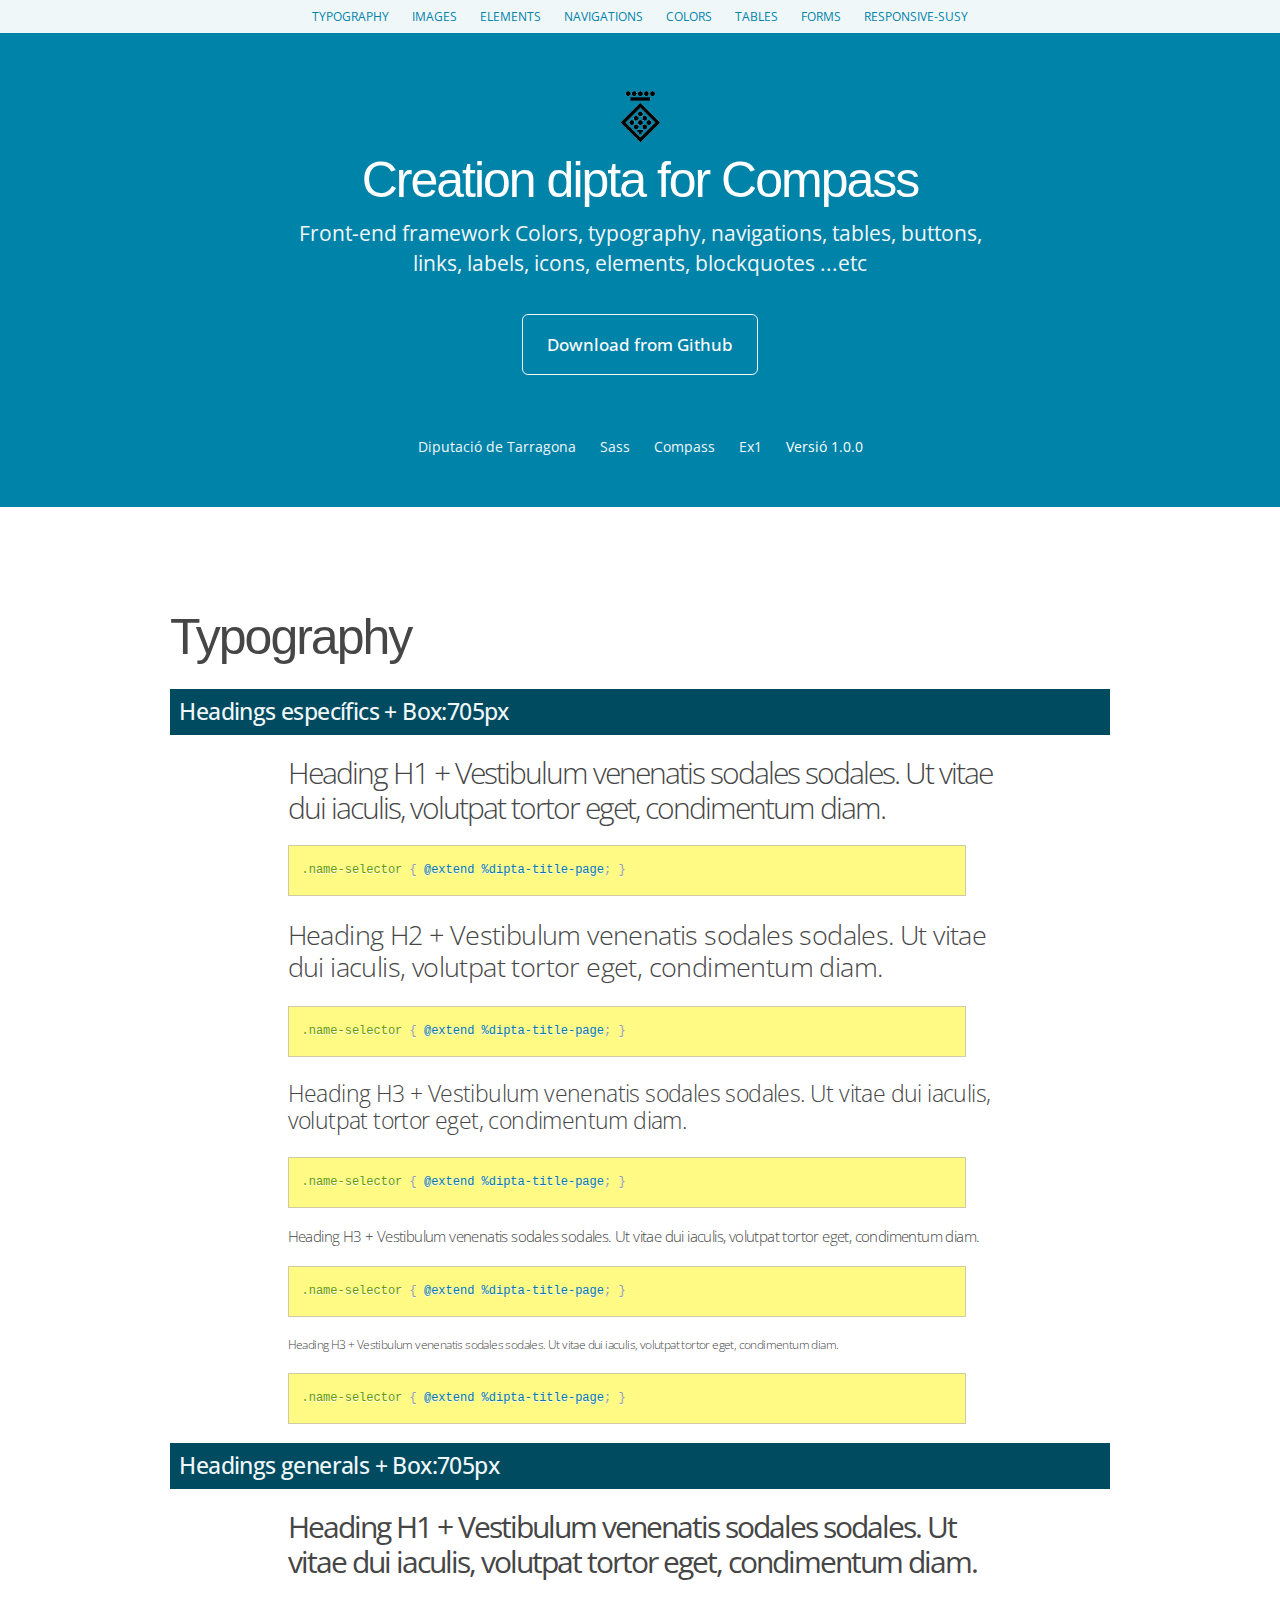
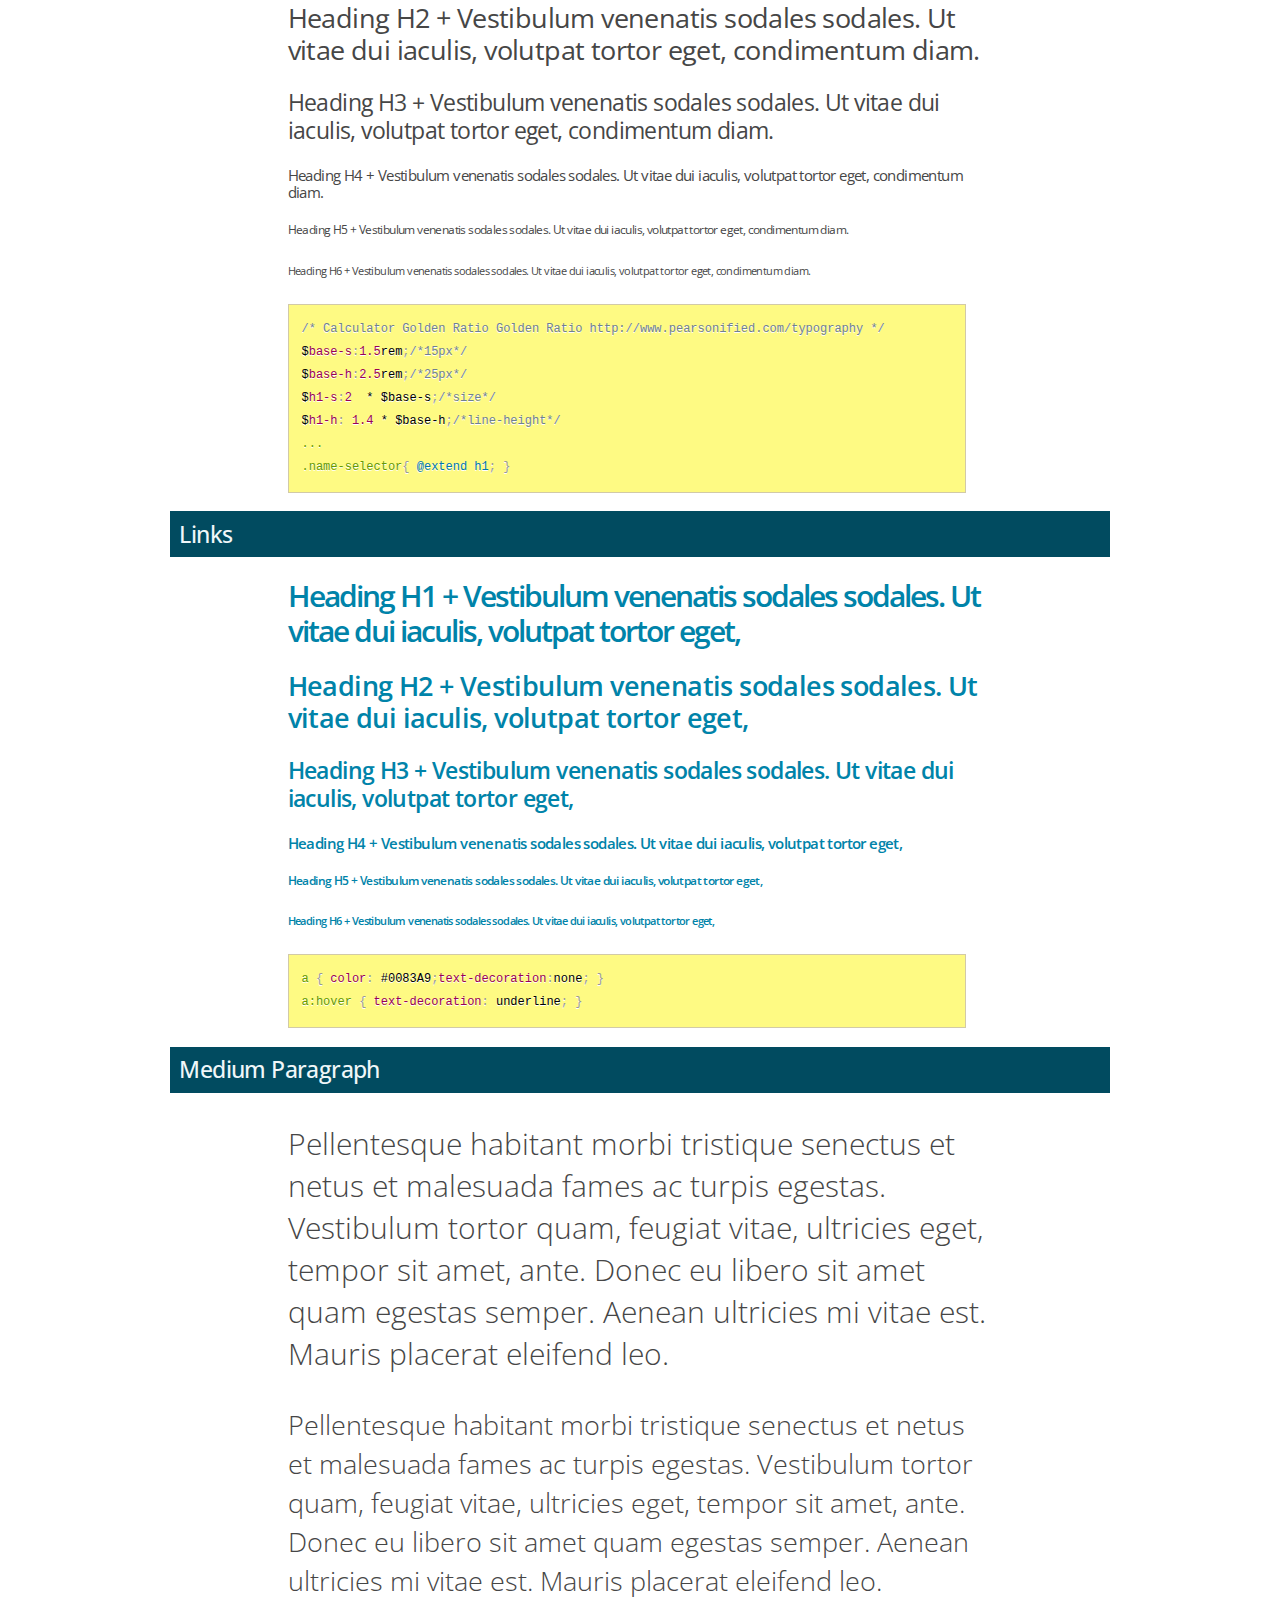
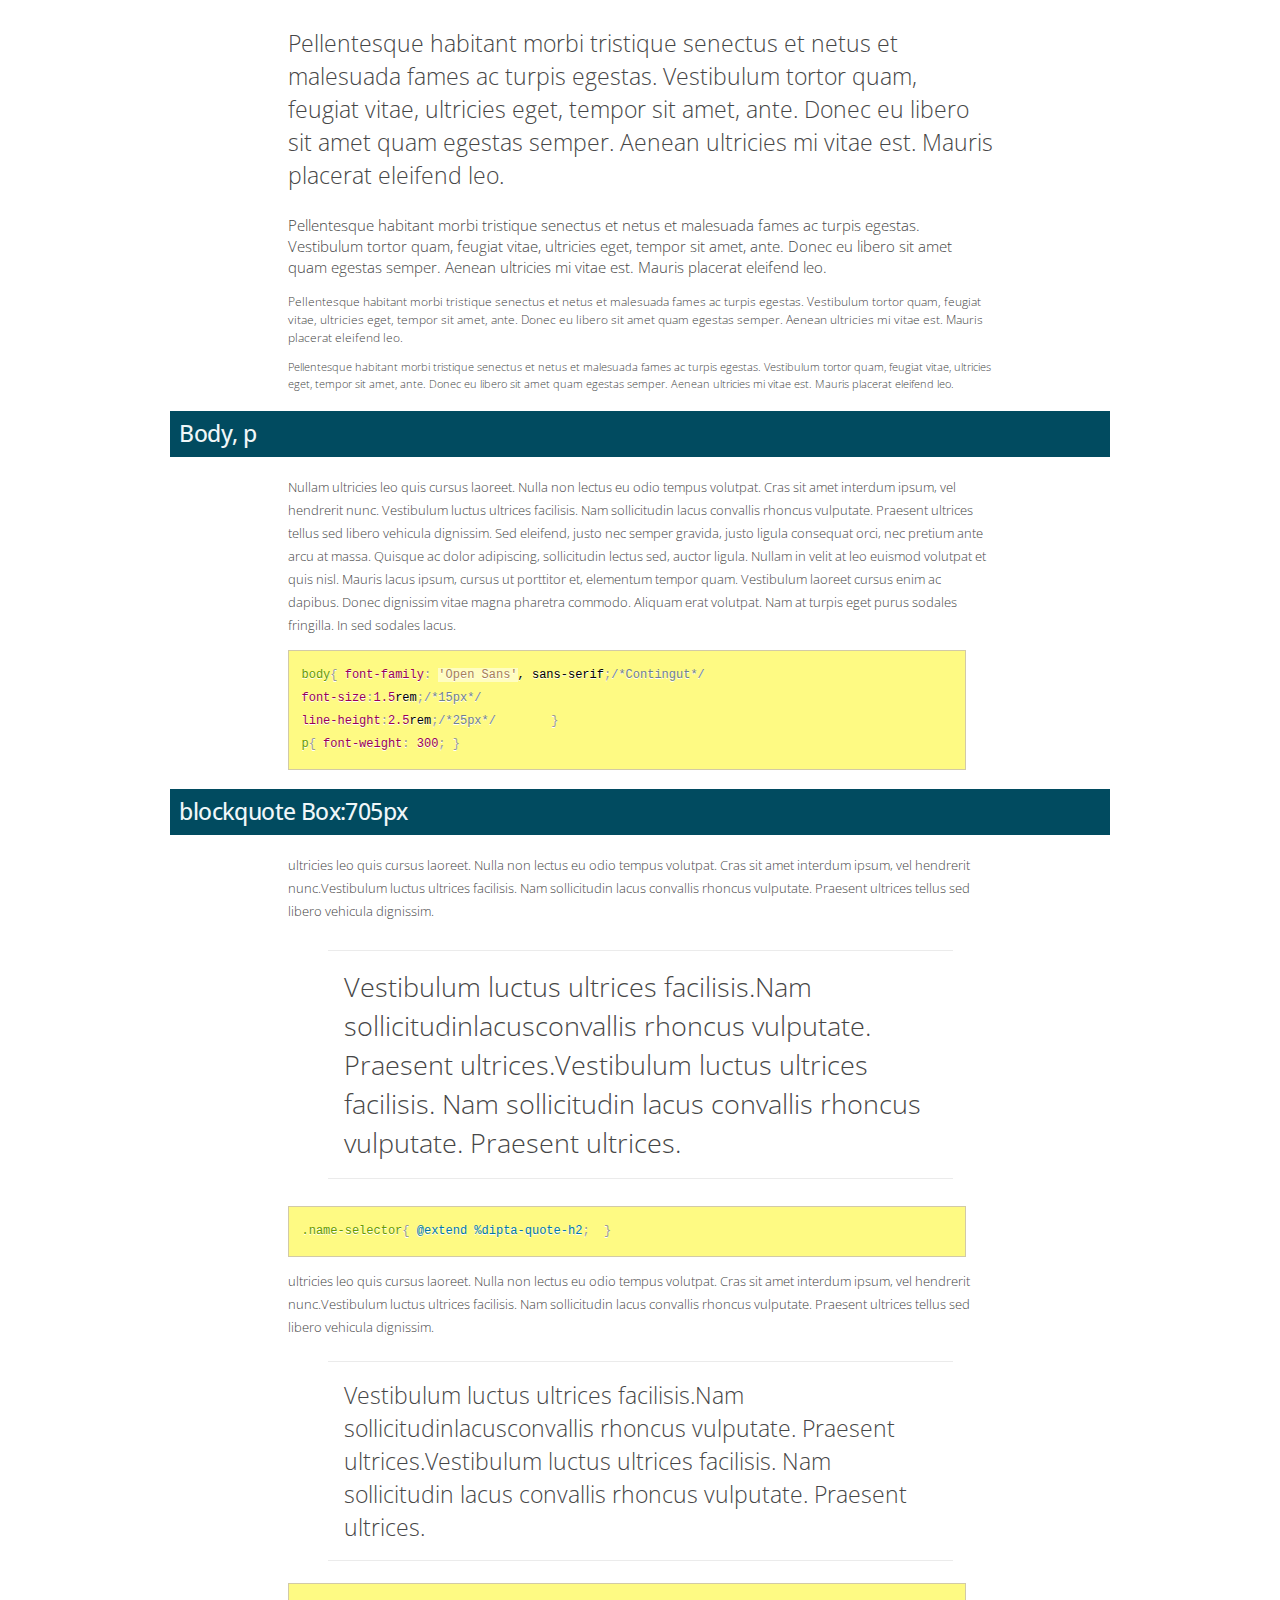
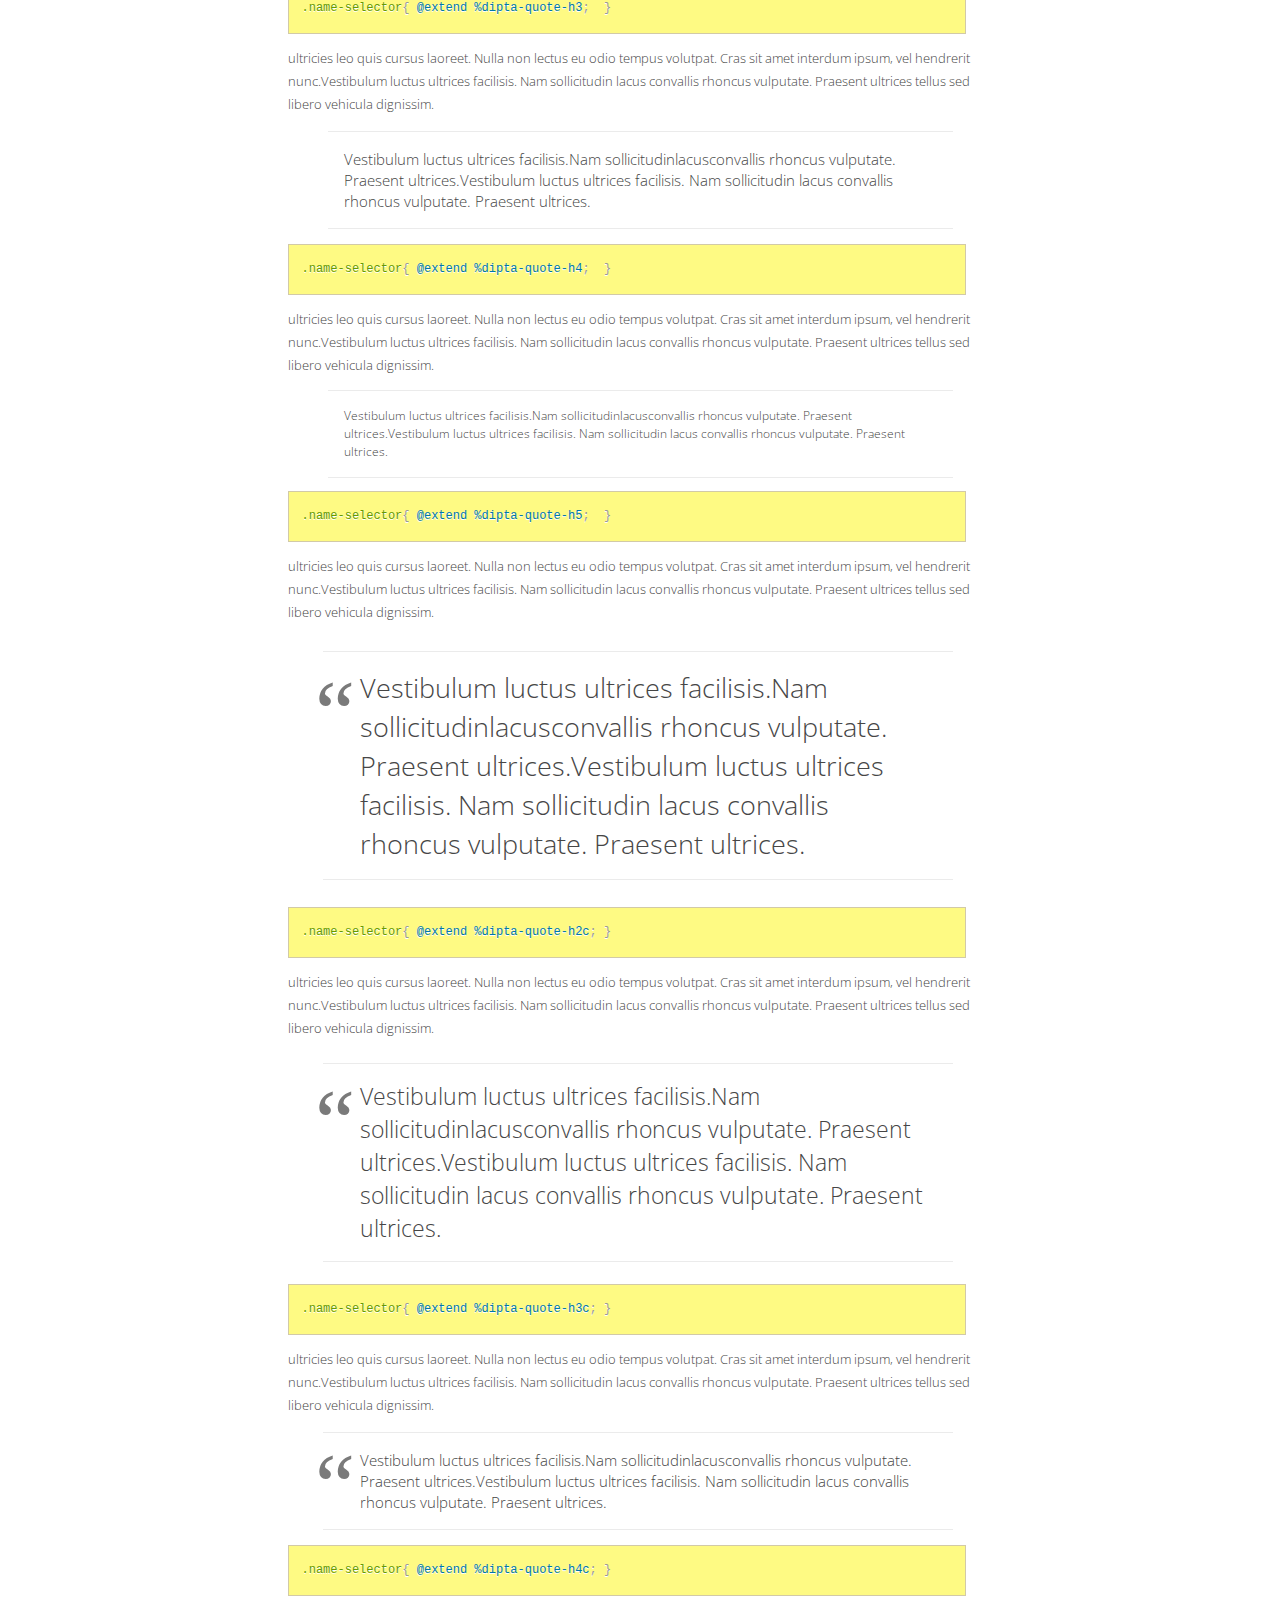
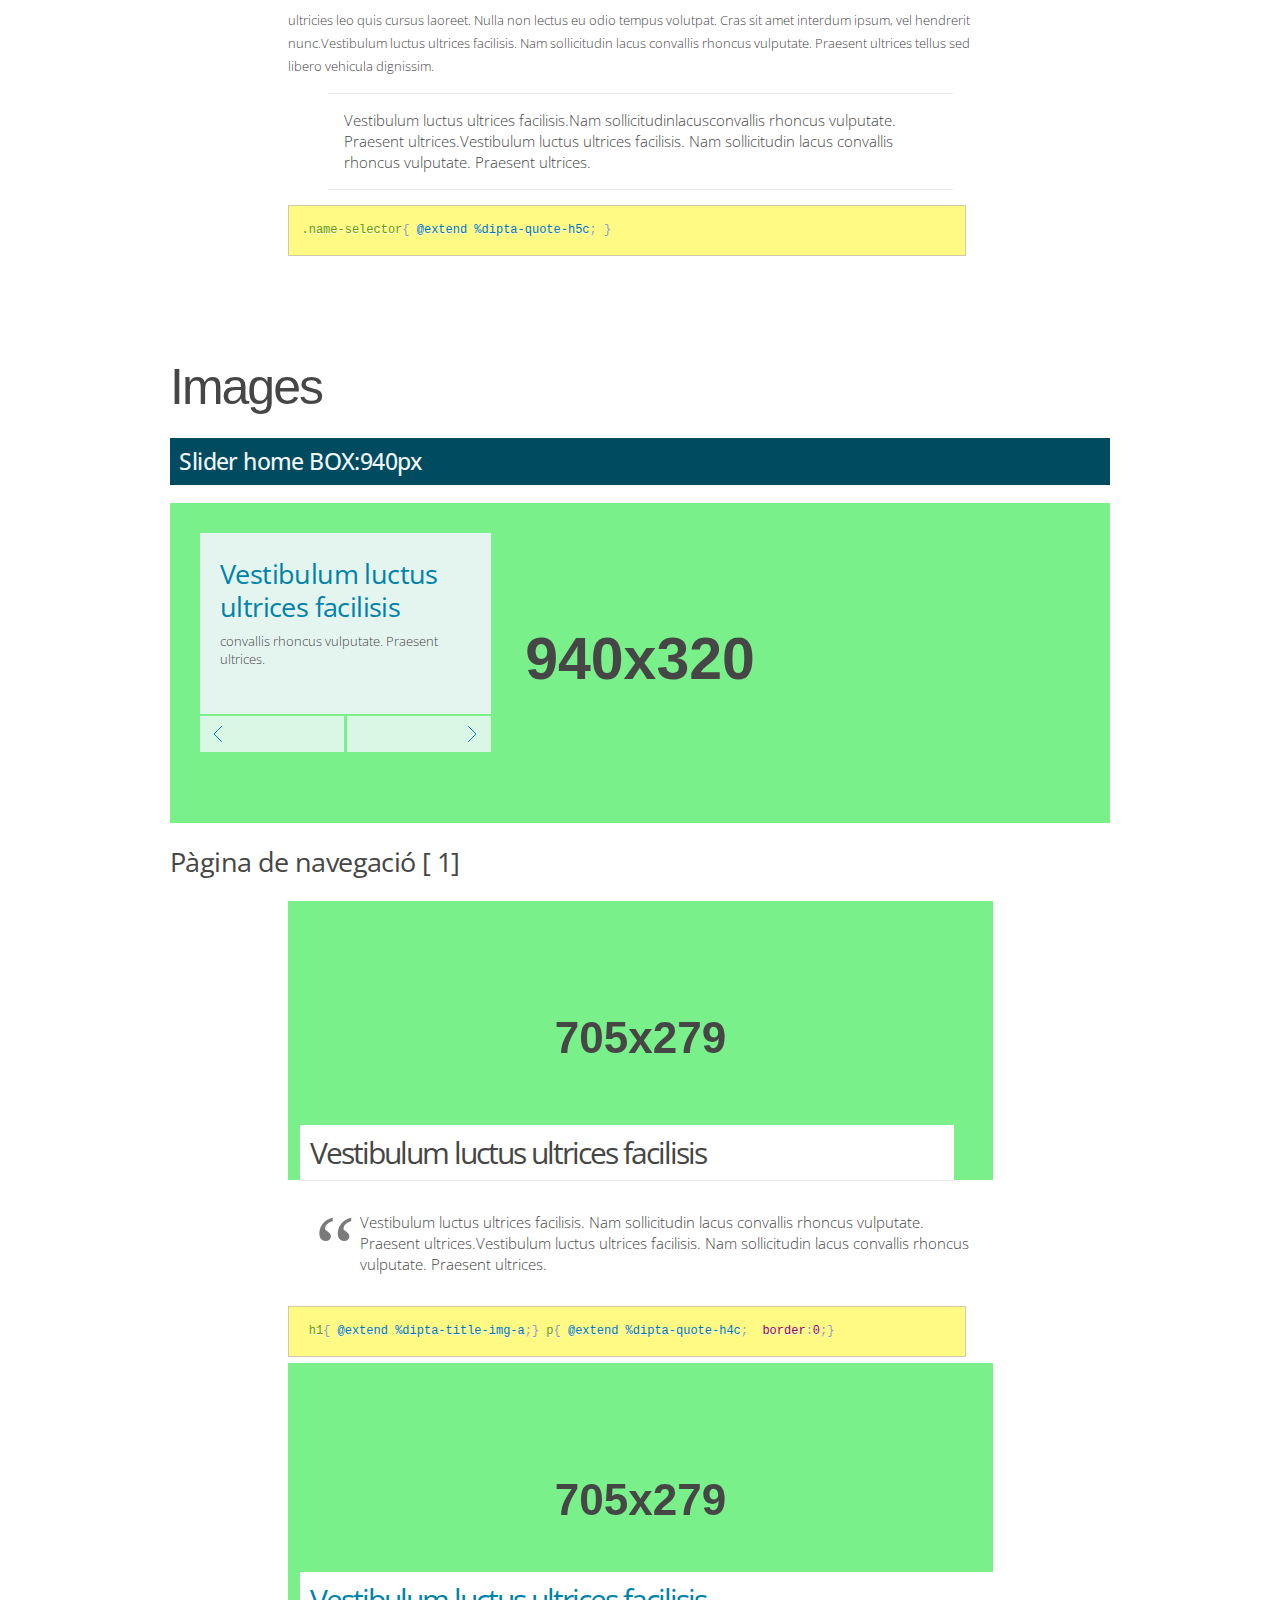
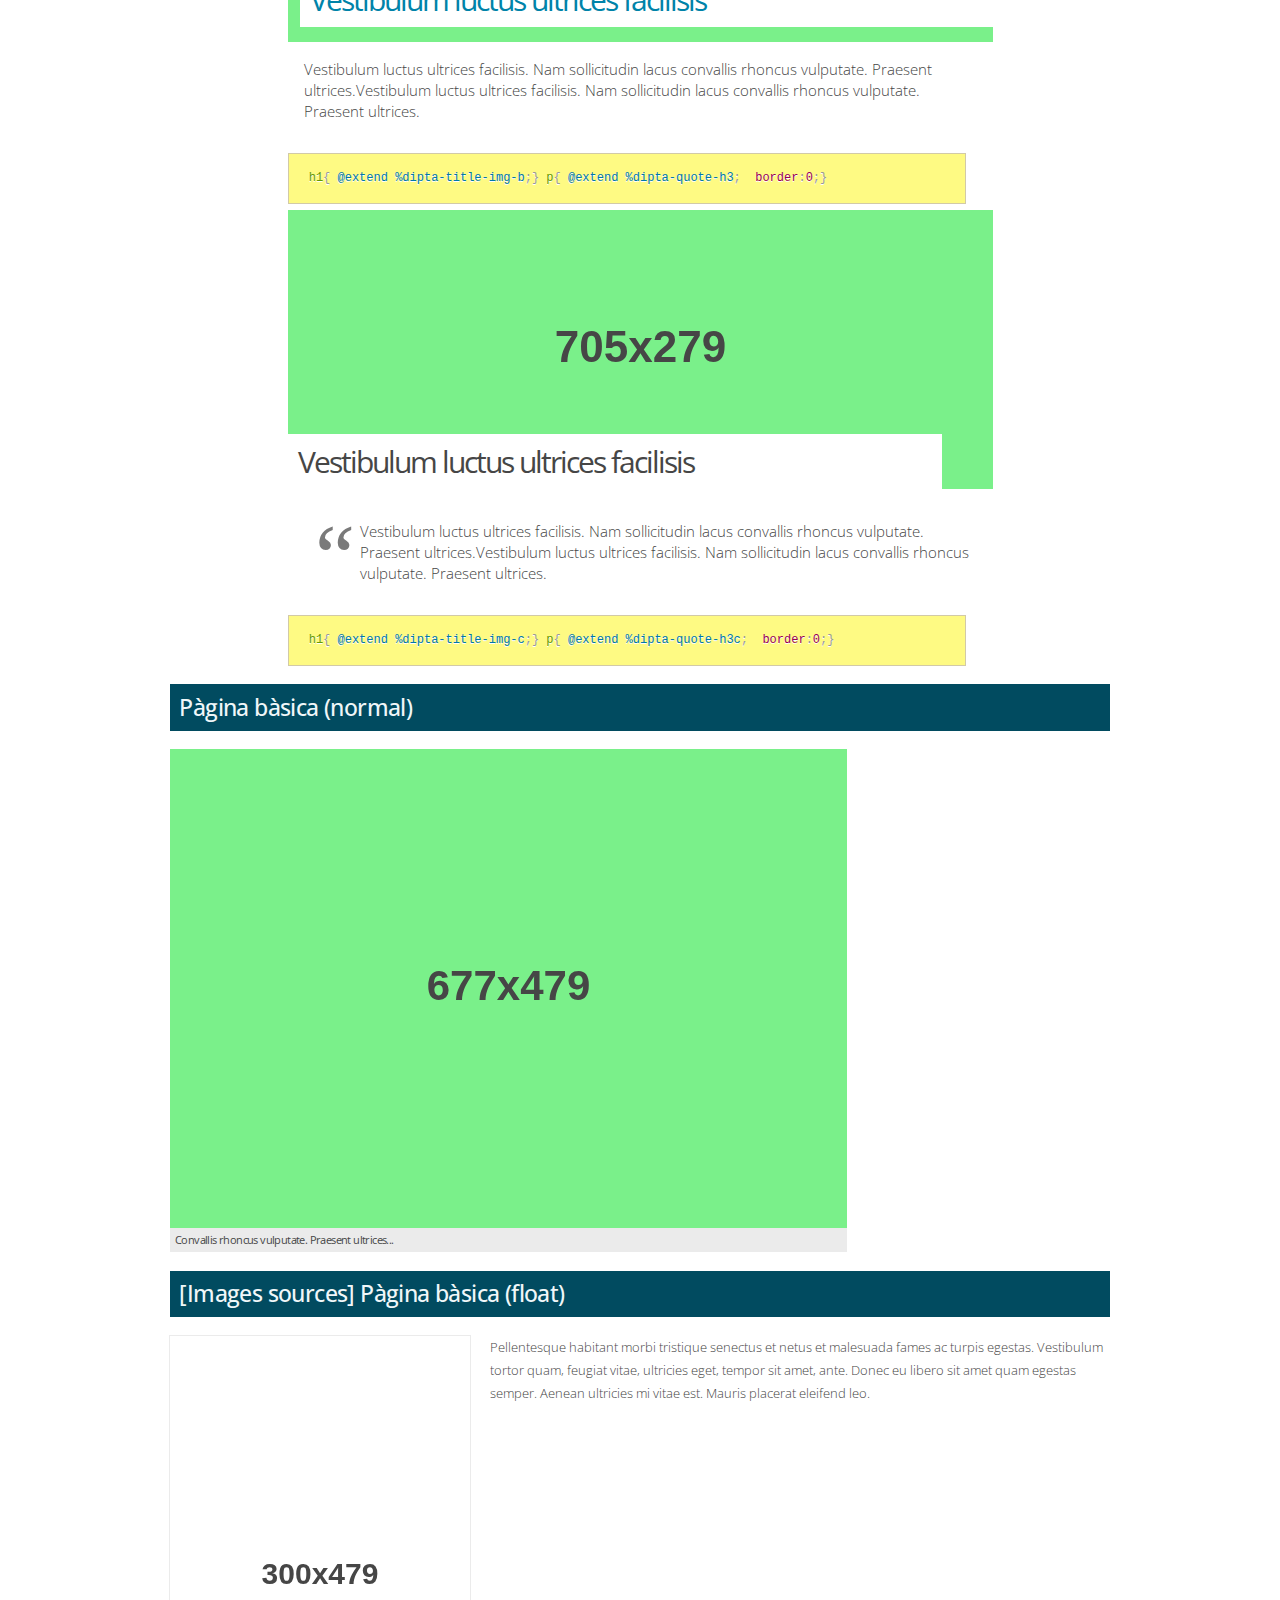
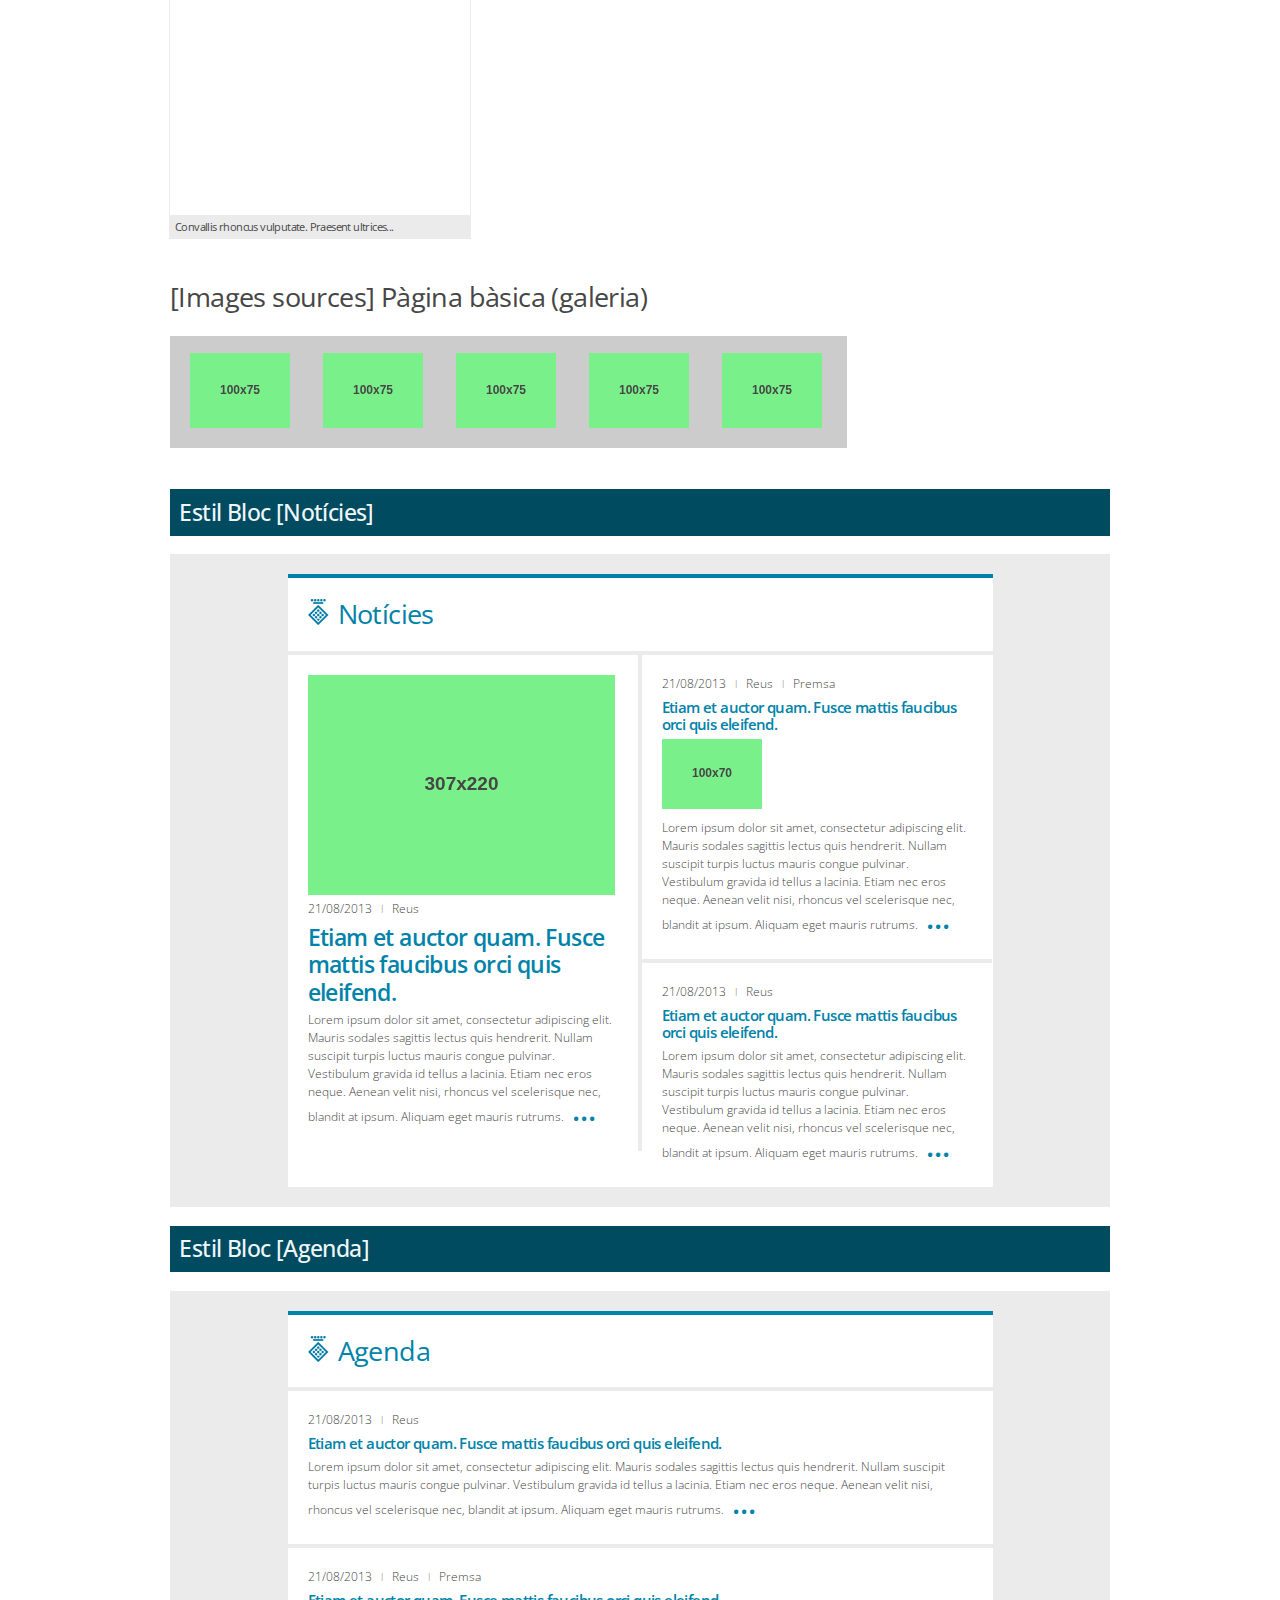
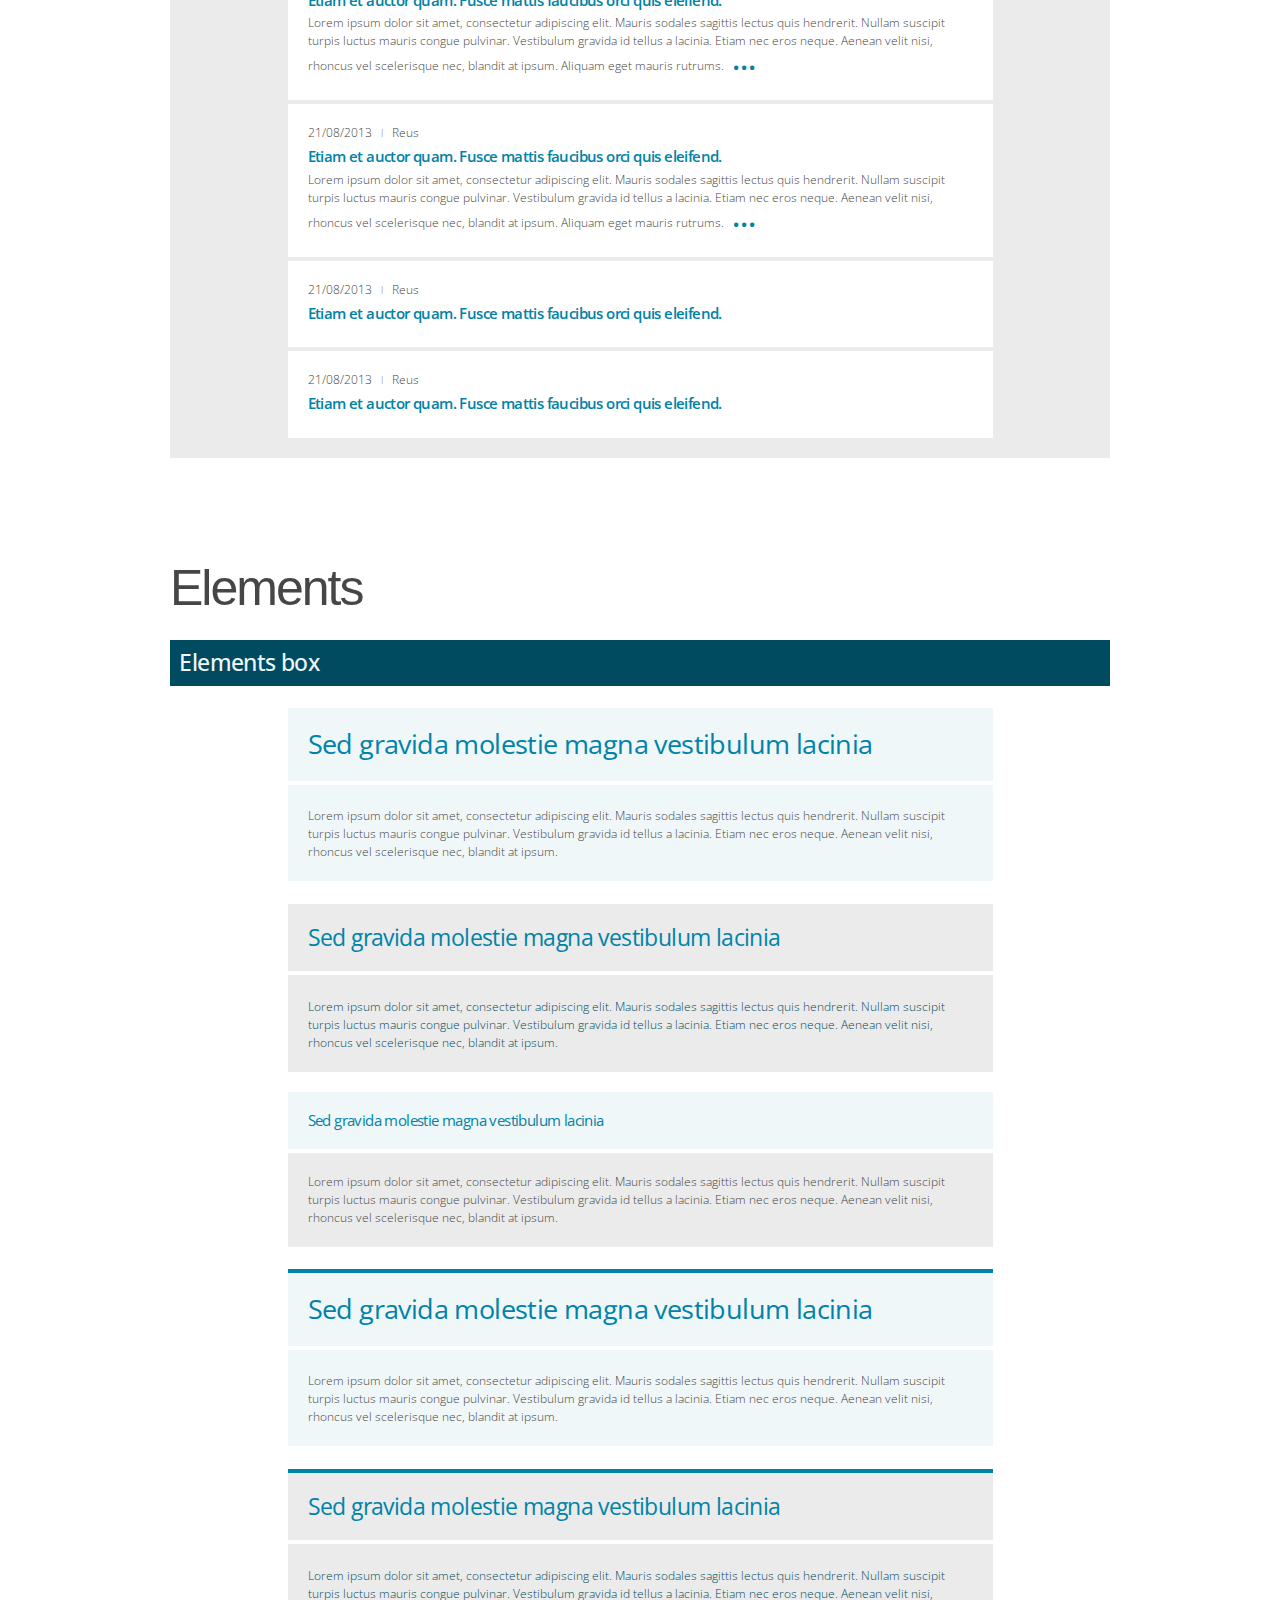
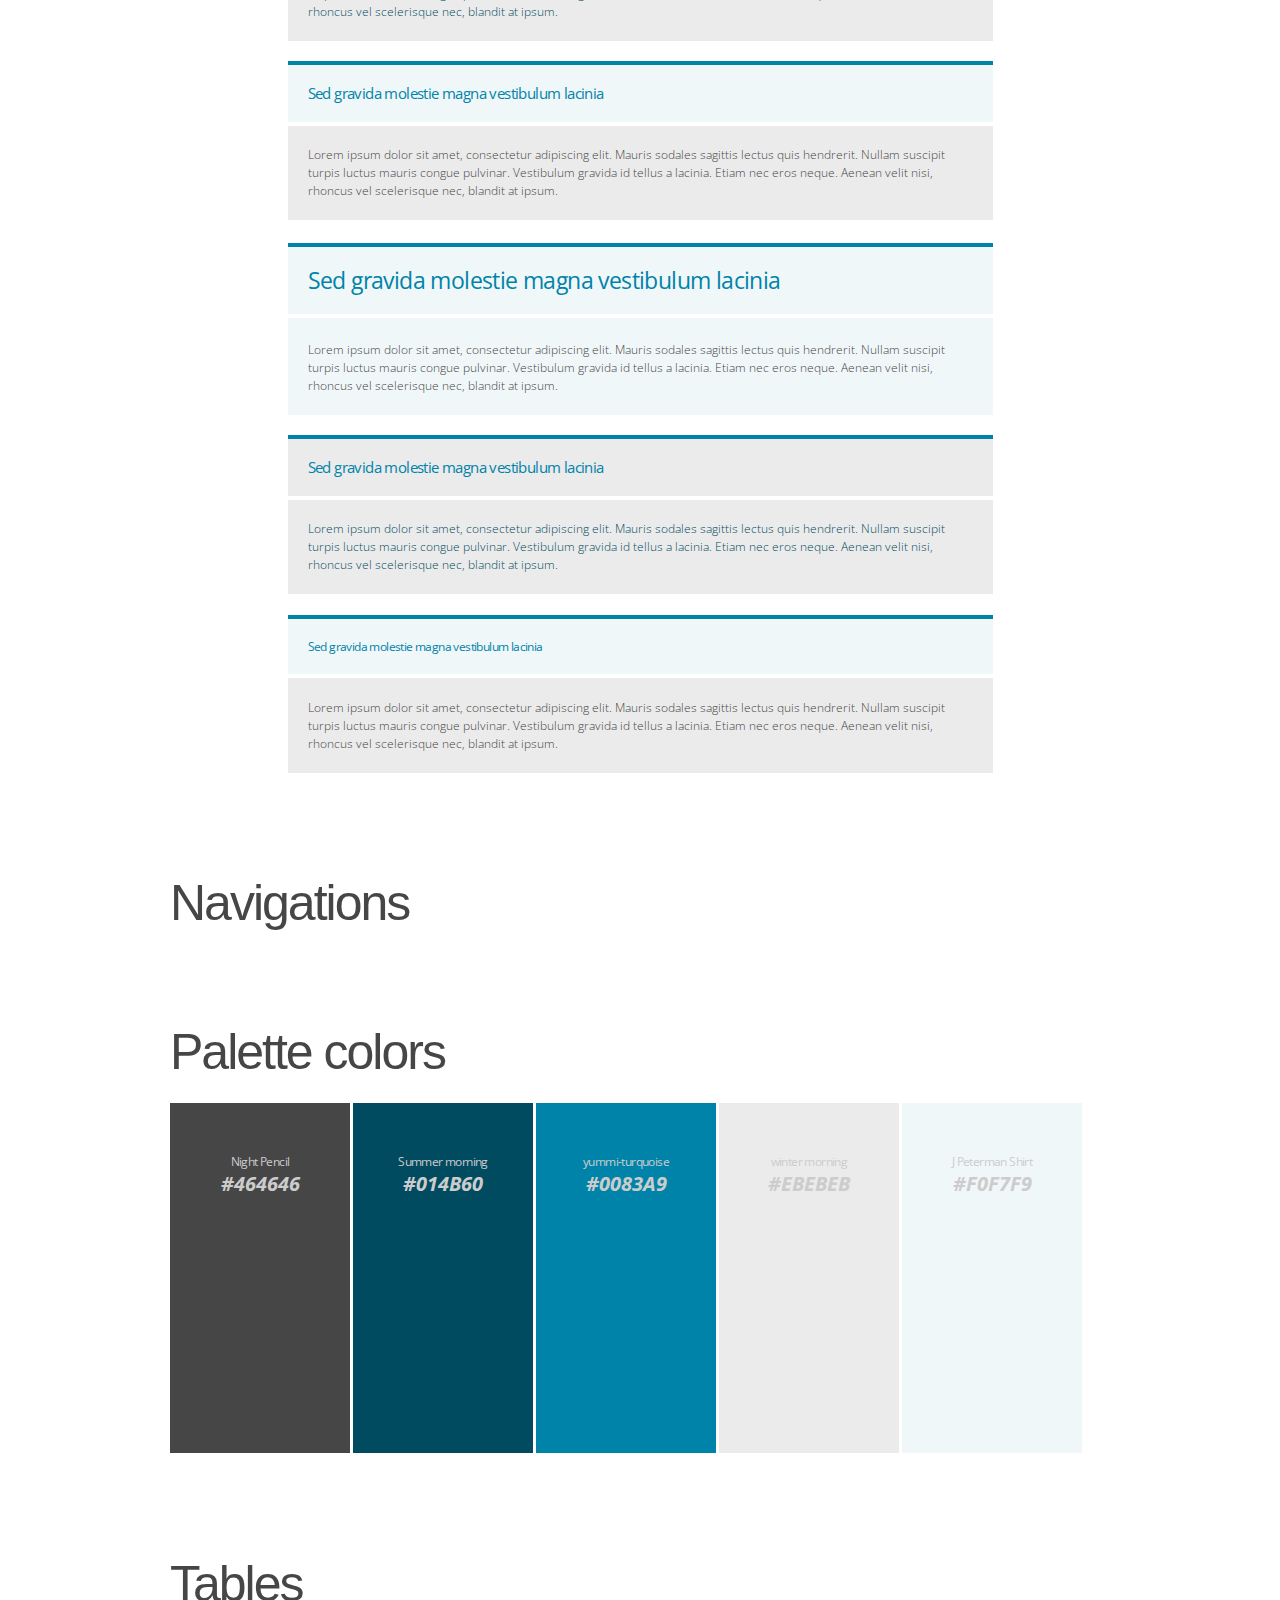
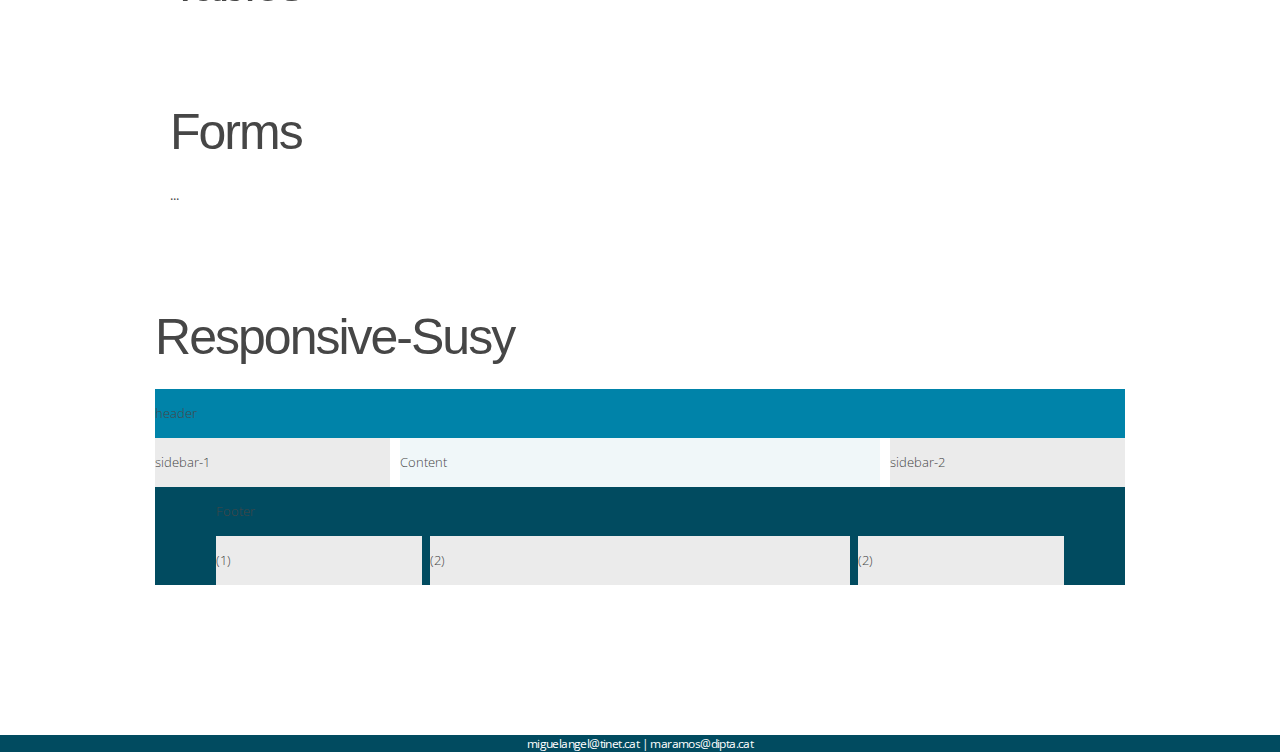
==== commit 8caf5d7e: "Creation dipta layaout susy" ====
--- a/index.html
+++ b/index.html
@@ -2,7 +2,7 @@
 <meta http-equiv="content-type" content="text/html; charset=UTF-8">
 	<head>
 			<link rel="stylesheet" type="text/css" media="screen" href="css/normalize.css">
-			<link rel="stylesheet" type="text/css" media="screen" href="css/responsive-creation.css">
+			<link rel="stylesheet" type="text/css" media="screen" href="css/layout/responsive-custom.css">
 			<link rel="stylesheet" type="text/css" media="screen" href="css/doc.css">
 			<link rel="stylesheet" type="text/css" media="screen" href="css/print.css">
 			<link href='http://fonts.googleapis.com/css?family=Open+Sans' rel='stylesheet' type='text/css'>
@@ -28,6 +28,7 @@
 			<li><a href="http://www.dipta.cat/">Diputació de Tarragona</a></</li>
 			<li><a href="http://sass-lang.com/">Sass</a></</li>
 			<li><a href="http://compass-style.org/">Compass</a></li>
+			<li><a href="exemples/zen-susy.html">Ex1</a></li>
 			<li>Versió 1.0.0</li>
 		</ul>
 	</div>
--- a/css/layout/responsive-custom.css
+++ b/css/layout/responsive-custom.css
@@ -0,0 +1,987 @@
+@charset "UTF-8";
+@import url(http://fonts.googleapis.com/css?family=Droid+Sans:400,700);
+@import url(http://fonts.googleapis.com/css?family=Roboto+Condensed:400,300,700);
+@import url(http://fonts.googleapis.com/css?family=Open+Sans:400,700,300,600,800);
+@import url(http://fonts.googleapis.com/css?family=Denk+One);
+@import url(http://fonts.googleapis.com/css?family=Julius+Sans+One);
+/*
+*
+*	Susy - Creation base
+*
+*/
+/**
+ * @file
+ * Creation for compass - Front-end framework de  la Diputació de Tarragona.
+ * @Miguel Ángel Ramos.
+ *
+ */
+/* Compass*/
+/* Creation base */
+/**
+ * prism.js default theme for JavaScript, CSS and HTML
+ * Based on dabblet (http://dabblet.com)
+ * @author Lea Verou
+ */
+/* line 8, ../../sass/creation/base/_syntax.scss */
+code[class*="language-"],
+pre[class*="language-"] {
+  color: black;
+  text-shadow: 0 1px white;
+  font-family: Consolas, Monaco, 'Andale Mono', monospace;
+  direction: ltr;
+  text-align: left;
+  white-space: pre;
+  word-spacing: normal;
+  -moz-tab-size: 4;
+  -o-tab-size: 4;
+  tab-size: 4;
+  -webkit-hyphens: none;
+  -moz-hyphens: none;
+  -ms-hyphens: none;
+  hyphens: none;
+}
+
+/* line 27, ../../sass/creation/base/_syntax.scss */
+::-moz-selection {
+  text-shadow: none;
+  background: #b3d4fc;
+}
+
+/* line 32, ../../sass/creation/base/_syntax.scss */
+::selection {
+  text-shadow: none;
+  background: #b3d4fc;
+}
+
+@media print {
+  /* line 39, ../../sass/creation/base/_syntax.scss */
+  code[class*="language-"],
+  pre[class*="language-"] {
+    text-shadow: none;
+  }
+}
+/* Code blocks */
+/* line 45, ../../sass/creation/base/_syntax.scss */
+pre[class*="language-"] {
+  padding: 1em;
+  margin: .5em 0;
+  overflow: auto;
+}
+
+/* line 52, ../../sass/creation/base/_syntax.scss */
+:not(pre) > code[class*="language-"],
+pre[class*="language-"] {
+  /* #FEFA83  #f5f2f0 #FFFBEA #FEFA83;*/
+  background: #FEFA83;
+  border: 1px solid #D2CAA7;
+}
+
+/* Inline code */
+/* line 63, ../../sass/creation/base/_syntax.scss */
+:not(pre) > code[class*="language-"] {
+  padding: .1em;
+  border-radius: .3em;
+}
+
+/* line 71, ../../sass/creation/base/_syntax.scss */
+.token.comment,
+.token.prolog,
+.token.doctype,
+.token.cdata {
+  color: slategray;
+}
+
+/* line 75, ../../sass/creation/base/_syntax.scss */
+.token.punctuation {
+  color: #999;
+}
+
+/* line 79, ../../sass/creation/base/_syntax.scss */
+.namespace {
+  opacity: .7;
+}
+
+/* line 86, ../../sass/creation/base/_syntax.scss */
+.token.property,
+.token.tag,
+.token.boolean,
+.token.number {
+  color: #905;
+}
+
+/* line 92, ../../sass/creation/base/_syntax.scss */
+.token.selector,
+.token.attr-name,
+.token.string {
+  color: #690;
+}
+
+/* line 100, ../../sass/creation/base/_syntax.scss */
+.token.operator,
+.token.entity,
+.token.url,
+.language-css .token.string,
+.style .token.string {
+  color: #a67f59;
+  background: rgba(255, 255, 255, 0.5);
+}
+
+/* line 107, ../../sass/creation/base/_syntax.scss */
+.token.atrule,
+.token.attr-value,
+.token.keyword {
+  color: #07a;
+}
+
+/* line 113, ../../sass/creation/base/_syntax.scss */
+.token.regex,
+.token.important {
+  color: #e90;
+}
+
+/* line 117, ../../sass/creation/base/_syntax.scss */
+.token.important {
+  font-weight: bold;
+}
+
+/* line 121, ../../sass/creation/base/_syntax.scss */
+.token.entity {
+  cursor: help;
+}
+
+/* line 124, ../../sass/creation/base/_syntax.scss */
+pre[data-line] {
+  position: relative;
+  padding: 1em 0 1em 3em;
+}
+
+/* line 129, ../../sass/creation/base/_syntax.scss */
+.line-highlight {
+  position: absolute;
+  left: 0;
+  right: 0;
+  padding: inherit 0;
+  margin-top: 1em;
+  /* Same as .prisms padding-top */
+  background: rgba(153, 122, 102, 0.08);
+  background: -moz-linear-gradient(left, rgba(153, 122, 102, 0.1) 70%, rgba(153, 122, 102, 0));
+  background: -webkit-linear-gradient(left, rgba(153, 122, 102, 0.1) 70%, rgba(153, 122, 102, 0));
+  background: -o-linear-gradient(left, rgba(153, 122, 102, 0.1) 70%, rgba(153, 122, 102, 0));
+  background: linear-gradient(left, rgba(153, 122, 102, 0.1) 70%, rgba(153, 122, 102, 0));
+  pointer-events: none;
+  line-height: inherit;
+  white-space: pre;
+}
+
+/* line 149, ../../sass/creation/base/_syntax.scss */
+.line-highlight:before,
+.line-highlight[data-end]:after {
+  content: attr(data-start);
+  position: absolute;
+  top: .4em;
+  left: .6em;
+  min-width: 1em;
+  padding: 0 .5em;
+  background-color: rgba(153, 122, 102, 0.4);
+  color: #f5f2f0;
+  font: bold 65%/1.5 sans-serif;
+  text-align: center;
+  vertical-align: .3em;
+  border-radius: 999px;
+  text-shadow: none;
+  box-shadow: 0 1px white;
+}
+
+/* line 166, ../../sass/creation/base/_syntax.scss */
+.line-highlight[data-end]:after {
+  content: attr(data-end);
+  top: auto;
+  bottom: .4em;
+}
+
+/* line 171, ../../sass/creation/base/_syntax.scss */
+pre.line-numbers {
+  position: relative;
+  padding-left: 3.8em;
+  counter-reset: linenumber;
+}
+
+/* line 177, ../../sass/creation/base/_syntax.scss */
+pre.line-numbers > code {
+  position: relative;
+}
+
+/* line 181, ../../sass/creation/base/_syntax.scss */
+.line-numbers .line-numbers-rows {
+  position: absolute;
+  pointer-events: none;
+  top: 0;
+  font-size: 100%;
+  left: -3.8em;
+  width: 3em;
+  /* works for line-numbers below 1000 lines */
+  letter-spacing: -1px;
+  border-right: 1px solid #999;
+  -webkit-user-select: none;
+  -moz-user-select: none;
+  -ms-user-select: none;
+  user-select: none;
+}
+
+/* line 198, ../../sass/creation/base/_syntax.scss */
+.line-numbers-rows > span {
+  pointer-events: none;
+  display: block;
+  counter-increment: linenumber;
+}
+
+/* line 204, ../../sass/creation/base/_syntax.scss */
+.line-numbers-rows > span:before {
+  content: counter(linenumber);
+  color: #999;
+  display: block;
+  padding-right: 0.8em;
+  text-align: right;
+}
+
+/**
+* 	Palette colors
+*
+*	http://www.colourlovers.com/palette/2978475/Deputation
+*   Night Pencil + Magic + yummi-turquoise + J Peterman Shirt + winter morning
+*	bc:#bcbcbc,Gamebookers Blue:#3299BB	 
+*
+*	Functions colors Sass:
+*	http://sass-lang.com/docs/yardoc/Sass/Script/Functions.html	
+*/
+/* Night Pencil */
+/* Magic */
+/* yummi-turquoise */
+/* J Peterman Shirt */
+/* winter morning */
+/* Tonalitats */
+/**
+*	Typografia  web-fonts
+* 	http://www.google.com/fonts
+*	Imports + Golden ratio + responsive typography
+*/
+/* Imports */
+/* Variables */
+/*Contingut*/
+/*Headings*/
+/* Especial*/
+/* Calculator Golden Ratio Golden Ratio http://www.pearsonified.com/typography/ */
+/*15px*/
+/*25px*/
+/*size*/
+/*line-height*/
+/*size*/
+/*line-height*/
+/*size*/
+/*line-height*/
+/*size*/
+/*line-height*/
+/*size*/
+/*line-height*/
+/*size*/
+/*line-height*/
+/* Creation custom*/
+/**
+*	Typografia  web-fonts
+* 	http://www.google.com/fonts
+*	Imports + Golden ratio + responsive typography
+* 	$font-a;contingut + $font-b;Headings + $font-c; especial
+*/
+/*Syntax custom*/
+/* line 12, ../../sass/creation/custom/_typography.scss */
+code {
+  font-size: 1.2rem;
+  font-family: Consolas,Monaco,"Andale Mono",monospace;
+}
+
+/* line 13, ../../sass/creation/custom/_typography.scss */
+pre {
+  overflow-x: scroll !important;
+  overflow-y: scroll !important;
+  width: 650px;
+}
+
+/* line 16, ../../sass/creation/custom/_typography.scss */
+p {
+  font-weight: 300;
+}
+
+/* line 17, ../../sass/creation/custom/_typography.scss */
+a {
+  color: #0083a9;
+  text-decoration: none;
+}
+
+/* line 18, ../../sass/creation/custom/_typography.scss */
+a:hover {
+  text-decoration: underline;
+}
+
+/* Headings*/
+/* line 21, ../../sass/creation/custom/_typography.scss */
+h1 {
+  /*body*/
+  font-size: 3rem;
+  font-weight: 400;
+  line-height: 3.5rem;
+  letter-spacing: -0.2rem;
+}
+
+/* line 22, ../../sass/creation/custom/_typography.scss */
+h2 {
+  font-size: 2.7rem;
+  font-weight: 400;
+  line-height: 3.25rem;
+  letter-spacing: -0.06rem;
+}
+
+/* line 23, ../../sass/creation/custom/_typography.scss */
+h3 {
+  font-size: 2.25rem;
+  font-weight: 400;
+  line-height: 2.75rem;
+  letter-spacing: -0.06rem;
+}
+
+/* line 24, ../../sass/creation/custom/_typography.scss */
+h4 {
+  font-size: 1.5rem;
+  font-weight: 400;
+  line-height: 1.75rem;
+  letter-spacing: -0.06rem;
+}
+
+/* line 25, ../../sass/creation/custom/_typography.scss */
+h5 {
+  font-size: 1.245rem;
+  font-weight: 400;
+  line-height: 1.5rem;
+  letter-spacing: -0.06rem;
+}
+
+/* line 26, ../../sass/creation/custom/_typography.scss */
+h6 {
+  font-size: 1.125rem;
+  font-weight: 400;
+  line-height: 1.375rem;
+  letter-spacing: -0.06rem;
+}
+
+/* Paragraph size h1,h2,h3,h4,h5.h6*/
+/* line 34, ../../sass/creation/custom/_typography.scss */
+.dipta-resum p {
+  font-size: 1.245rem;
+  font-weight: 100;
+  line-height: 1.8rem;
+  letter-spacing: 0;
+}
+
+/* Blockquotes*/
+/* Box quotes */
+/*
+*	Elements - Creation
+*	
+*/
+/* Element Clear */
+/* line 8, ../../sass/creation/custom/_elements.scss */
+.dipta-clear, .dipta-resum:after {
+  content: ".";
+  display: block;
+  height: 0;
+  clear: both;
+  visibility: hidden;
+}
+
+/* Element box*/
+/* Element dipta-resum */
+/* line 63, ../../sass/creation/custom/_elements.scss */
+.dipta-resum h1, .dipta-resum h2, .dipta-resum h3, .dipta-resum h4, .dipta-resum h5 {
+  margin: 5px 0 5px 0;
+  font-weight: 600;
+}
+/* line 64, ../../sass/creation/custom/_elements.scss */
+.dipta-resum p {
+  margin: 5px 0 5px 0;
+  padding: 0;
+}
+/* line 65, ../../sass/creation/custom/_elements.scss */
+.dipta-resum p:after {
+  content: " ...";
+  font-weight: 600;
+  color: #0083a9;
+  font-size: 3rem;
+}
+/* line 66, ../../sass/creation/custom/_elements.scss */
+.dipta-resum .dipta-resum-float {
+  float: left;
+  margin: 5px 5px 0 0;
+}
+/* line 67, ../../sass/creation/custom/_elements.scss */
+.dipta-resum img {
+  margin-bottom: 5px;
+}
+
+/* Element Conacatenats*/
+/*
+*	Images - Creation
+* 
+*/
+/* Titles Images */
+/*Slider -home */
+/* line 33, ../../sass/creation/custom/_images.scss */
+.btn-slider-left {
+  display: inline-block;
+  height: 36px;
+  width: 144px;
+  background-image: url("../images/bg-slideshowarrowleft.png");
+  overflow-x: hidden;
+  overflow-y: hidden;
+  text-align: left;
+  text-indent: -119988px;
+}
+
+/* line 39, ../../sass/creation/custom/_images.scss */
+.btn-slider-left:hover {
+  background-image: url("../images/bg-slideshowarrowlefthover.png");
+}
+
+/* line 40, ../../sass/creation/custom/_images.scss */
+.btn-slider-rigth {
+  height: 36px;
+  width: 144px;
+  display: inline-block;
+  background-image: url("../images/bg-slideshowarrowright.png");
+  overflow-x: hidden;
+  overflow-y: hidden;
+  text-align: left;
+  text-indent: -119988px;
+}
+
+/* line 46, ../../sass/creation/custom/_images.scss */
+.btn-slider-rigth:hover {
+  background-image: url("../images/bg-slideshowarrowrighthover.png");
+}
+
+/* line 48, ../../sass/creation/custom/_images.scss */
+.dipta-galeria {
+  background-color: #ccc;
+  width: 677px;
+  height: 112;
+}
+/* line 49, ../../sass/creation/custom/_images.scss */
+.dipta-galeria img {
+  margin: 1.7rem 1rem 0 2rem;
+}
+
+/*
+*	Box - Creations
+*	Menus + breadcrums 
+*
+*/
+/*
+*	Forms - Creation
+*	Menus + breadcrums + box navigations
+*
+*/
+/* line 26, ../../sass/creation/_creation.scss */
+html {
+  color: #464646;
+  font-size: 62.5%;
+  /*Typography responsive for compass breakpoints*/
+  /*responsive-creation.scss*/
+}
+
+/* line 32, ../../sass/creation/_creation.scss */
+body {
+  /*$font1: 'Open Sans', sans-serif;*/
+  margin: 0;
+  font-family: "Open Sans", sans-serif;
+  font-size: 1.3rem;
+  line-height: 2.3rem;
+}
+
+/* Visual Grid Susy*/
+/* line 25, ../../sass/layout/_responsive-creation.scss */
+html {
+  /*Typography responsive for compass breakpoints*/
+}
+@media (max-width: 30em) {
+  /* line 25, ../../sass/layout/_responsive-creation.scss */
+  html {
+    font-size: 62.5%;
+  }
+}
+@media (min-width: 30em) and (max-width: 59em) {
+  /* line 25, ../../sass/layout/_responsive-creation.scss */
+  html {
+    font-size: 62.5%;
+  }
+}
+@media (min-width: 59.18em) {
+  /* line 25, ../../sass/layout/_responsive-creation.scss */
+  html {
+    font-size: 62.5%;
+  }
+}
+
+/* line 33, ../../sass/layout/_responsive-creation.scss */
+#s8 {
+  /*Container*/
+  *zoom: 1;
+  max-width: 74.6em;
+  _width: 74.6em;
+  padding-left: 1em;
+  padding-right: 1em;
+  margin-left: auto;
+  margin-right: auto;
+  /*mobile first*/
+}
+/* line 38, ../../../../../../../Users/miguelangel/.rvm/gems/ruby-2.0.0-p247/gems/compass-0.12.2/frameworks/compass/stylesheets/compass/utilities/general/_clearfix.scss */
+#s8:after {
+  content: "";
+  display: table;
+  clear: both;
+}
+/* line 37, ../../sass/layout/_responsive-creation.scss */
+#s8 .header {
+  background-color: #0083a9;
+  /*omega = eliminar gutter-width*/
+  width: 100%;
+  float: right;
+  margin-right: 0;
+  *margin-left: -1em;
+  display: inline;
+}
+@media (min-width: 30em) and (max-width: 59em) {
+  /* line 37, ../../sass/layout/_responsive-creation.scss */
+  #s8 .header {
+    width: 100%;
+    float: right;
+    margin-right: 0;
+  }
+}
+@media (min-width: 59.18em) {
+  /* line 37, ../../sass/layout/_responsive-creation.scss */
+  #s8 .header {
+    width: 100%;
+    float: right;
+    margin-right: 0;
+  }
+}
+/* line 43, ../../sass/layout/_responsive-creation.scss */
+#s8 .sidebar-1 {
+  background-color: #ebebeb;
+  width: 100%;
+  float: left;
+  margin-right: 3.27869%;
+  display: inline;
+}
+@media (min-width: 30em) and (max-width: 59em) {
+  /* line 43, ../../sass/layout/_responsive-creation.scss */
+  #s8 .sidebar-1 {
+    width: 23.99464%;
+    float: left;
+    margin-right: 1.34048%;
+  }
+}
+@media (min-width: 59.18em) {
+  /* line 43, ../../sass/layout/_responsive-creation.scss */
+  #s8 .sidebar-1 {
+    width: 24.2485%;
+    float: left;
+    margin-right: 1.002%;
+  }
+}
+/* line 48, ../../sass/layout/_responsive-creation.scss */
+#s8 .sidebar-2 {
+  background-color: #ebebeb;
+  width: 100%;
+  float: left;
+  margin-right: 3.27869%;
+  display: inline;
+}
+@media (min-width: 30em) and (max-width: 59em) {
+  /* line 48, ../../sass/layout/_responsive-creation.scss */
+  #s8 .sidebar-2 {
+    width: 74.66488%;
+    float: right;
+    margin-right: 0;
+  }
+}
+@media (min-width: 59.18em) {
+  /* line 48, ../../sass/layout/_responsive-creation.scss */
+  #s8 .sidebar-2 {
+    width: 24.2485%;
+    float: right;
+    margin-right: 0;
+  }
+}
+/* line 53, ../../sass/layout/_responsive-creation.scss */
+#s8 .content {
+  background-color: #f0f7f9;
+  /*omega = eliminar gutter-width*/
+  width: 100%;
+  float: left;
+  margin-right: 3.27869%;
+  display: inline;
+}
+@media (min-width: 30em) and (max-width: 59em) {
+  /* line 53, ../../sass/layout/_responsive-creation.scss */
+  #s8 .content {
+    width: 100%;
+    float: left;
+    margin-right: 1.34048%;
+  }
+}
+@media (min-width: 59.18em) {
+  /* line 53, ../../sass/layout/_responsive-creation.scss */
+  #s8 .content {
+    width: 49.499%;
+    float: left;
+    margin-right: 1.002%;
+  }
+}
+/* line 59, ../../sass/layout/_responsive-creation.scss */
+#s8 .footer {
+  background-color: #014b60;
+  /*omega = eliminar gutter-width*/
+  padding-right: 20.65574%;
+  padding-left: 20.65574%;
+  width: 58.68852%;
+  float: left;
+  margin-right: 3.27869%;
+  display: inline;
+  /*responsive footer*/
+}
+@media (min-width: 30em) and (max-width: 59em) {
+  /* line 59, ../../sass/layout/_responsive-creation.scss */
+  #s8 .footer {
+    padding-right: 8.44504%;
+    padding-left: 8.44504%;
+    width: 83.10992%;
+    float: left;
+    margin-right: 1.34048%;
+  }
+}
+@media (min-width: 59.18em) {
+  /* line 59, ../../sass/layout/_responsive-creation.scss */
+  #s8 .footer {
+    padding-right: 6.31263%;
+    padding-left: 6.31263%;
+    width: 87.37475%;
+    float: left;
+    margin-right: 1.002%;
+  }
+}
+/* line 66, ../../sass/layout/_responsive-creation.scss */
+#s8 .footer .footer-1 {
+  background-color: #ebebeb;
+  width: 100%;
+  float: left;
+  margin-right: 3.27869%;
+  display: inline;
+}
+@media (min-width: 30em) and (max-width: 59em) {
+  /* line 66, ../../sass/layout/_responsive-creation.scss */
+  #s8 .footer .footer-1 {
+    width: 23.99464%;
+    float: left;
+    margin-right: 1.34048%;
+  }
+}
+@media (min-width: 59.18em) {
+  /* line 66, ../../sass/layout/_responsive-creation.scss */
+  #s8 .footer .footer-1 {
+    width: 24.2485%;
+    float: left;
+    margin-right: 1.002%;
+  }
+}
+/* line 71, ../../sass/layout/_responsive-creation.scss */
+#s8 .footer .footer-3 {
+  background-color: #ebebeb;
+  width: 100%;
+  float: left;
+  margin-right: 3.27869%;
+  display: inline;
+}
+@media (min-width: 30em) and (max-width: 59em) {
+  /* line 71, ../../sass/layout/_responsive-creation.scss */
+  #s8 .footer .footer-3 {
+    width: 23.99464%;
+    float: right;
+    margin-right: 0;
+  }
+}
+@media (min-width: 59.18em) {
+  /* line 71, ../../sass/layout/_responsive-creation.scss */
+  #s8 .footer .footer-3 {
+    width: 24.2485%;
+    float: right;
+    margin-right: 0;
+  }
+}
+/* line 76, ../../sass/layout/_responsive-creation.scss */
+#s8 .footer .footer-2 {
+  background-color: #ebebeb;
+  width: 100%;
+  float: left;
+  margin-right: 3.27869%;
+  display: inline;
+}
+@media (min-width: 30em) and (max-width: 59em) {
+  /* line 76, ../../sass/layout/_responsive-creation.scss */
+  #s8 .footer .footer-2 {
+    width: 49.32976%;
+    float: left;
+    margin-right: 1.34048%;
+  }
+}
+@media (min-width: 59.18em) {
+  /* line 76, ../../sass/layout/_responsive-creation.scss */
+  #s8 .footer .footer-2 {
+    width: 49.499%;
+    float: left;
+    margin-right: 1.002%;
+  }
+}
+
+/* Exemple zen-susy.html */
+/* line 7, ../../sass/layout/responsive-custom.scss */
+.region-header {
+  *zoom: 1;
+  max-width: 74.6em;
+  _width: 74.6em;
+  padding-left: 1em;
+  padding-right: 1em;
+  margin-left: auto;
+  margin-right: auto;
+  background-image: -webkit-gradient(linear, 0% 50%, 100% 50%, color-stop(0%, #a9ecff), color-stop(0%, #dcf7ff), color-stop(7.10456%, #dcf7ff), color-stop(7.10456%, #a9ecff), color-stop(8.44504%, #a9ecff), color-stop(8.44504%, #dcf7ff), color-stop(15.5496%, #dcf7ff), color-stop(15.5496%, #a9ecff), color-stop(16.89008%, #a9ecff), color-stop(16.89008%, #dcf7ff), color-stop(23.99464%, #dcf7ff), color-stop(23.99464%, #a9ecff), color-stop(25.33512%, #a9ecff), color-stop(25.33512%, #dcf7ff), color-stop(32.43968%, #dcf7ff), color-stop(32.43968%, #a9ecff), color-stop(33.78016%, #a9ecff), color-stop(33.78016%, #dcf7ff), color-stop(40.88472%, #dcf7ff), color-stop(40.88472%, #a9ecff), color-stop(42.2252%, #a9ecff), color-stop(42.2252%, #dcf7ff), color-stop(49.32976%, #dcf7ff), color-stop(49.32976%, #a9ecff), color-stop(50.67024%, #a9ecff), color-stop(50.67024%, #dcf7ff), color-stop(57.7748%, #dcf7ff), color-stop(57.7748%, #a9ecff), color-stop(59.11528%, #a9ecff), color-stop(59.11528%, #dcf7ff), color-stop(66.21984%, #dcf7ff), color-stop(66.21984%, #a9ecff), color-stop(67.56032%, #a9ecff), color-stop(67.56032%, #dcf7ff), color-stop(74.66488%, #dcf7ff), color-stop(74.66488%, #a9ecff), color-stop(76.00536%, #a9ecff), color-stop(76.00536%, #dcf7ff), color-stop(83.10992%, #dcf7ff), color-stop(83.10992%, #a9ecff), color-stop(84.4504%, #a9ecff), color-stop(84.4504%, #dcf7ff), color-stop(91.55496%, #dcf7ff), color-stop(91.55496%, #a9ecff), color-stop(92.89544%, #a9ecff), color-stop(92.89544%, #dcf7ff), color-stop(100.0%, #dcf7ff), color-stop(100.0%, #a9ecff), color-stop(100%, #a9ecff));
+  background-image: -webkit-linear-gradient(left, #a9ecff 0%, #dcf7ff 0%, #dcf7ff 7.10456%, #a9ecff 7.10456%, #a9ecff 8.44504%, #dcf7ff 8.44504%, #dcf7ff 15.5496%, #a9ecff 15.5496%, #a9ecff 16.89008%, #dcf7ff 16.89008%, #dcf7ff 23.99464%, #a9ecff 23.99464%, #a9ecff 25.33512%, #dcf7ff 25.33512%, #dcf7ff 32.43968%, #a9ecff 32.43968%, #a9ecff 33.78016%, #dcf7ff 33.78016%, #dcf7ff 40.88472%, #a9ecff 40.88472%, #a9ecff 42.2252%, #dcf7ff 42.2252%, #dcf7ff 49.32976%, #a9ecff 49.32976%, #a9ecff 50.67024%, #dcf7ff 50.67024%, #dcf7ff 57.7748%, #a9ecff 57.7748%, #a9ecff 59.11528%, #dcf7ff 59.11528%, #dcf7ff 66.21984%, #a9ecff 66.21984%, #a9ecff 67.56032%, #dcf7ff 67.56032%, #dcf7ff 74.66488%, #a9ecff 74.66488%, #a9ecff 76.00536%, #dcf7ff 76.00536%, #dcf7ff 83.10992%, #a9ecff 83.10992%, #a9ecff 84.4504%, #dcf7ff 84.4504%, #dcf7ff 91.55496%, #a9ecff 91.55496%, #a9ecff 92.89544%, #dcf7ff 92.89544%, #dcf7ff 100.0%, #a9ecff 100.0%, #a9ecff 100%);
+  background-image: -moz-linear-gradient(left, #a9ecff 0%, #dcf7ff 0%, #dcf7ff 7.10456%, #a9ecff 7.10456%, #a9ecff 8.44504%, #dcf7ff 8.44504%, #dcf7ff 15.5496%, #a9ecff 15.5496%, #a9ecff 16.89008%, #dcf7ff 16.89008%, #dcf7ff 23.99464%, #a9ecff 23.99464%, #a9ecff 25.33512%, #dcf7ff 25.33512%, #dcf7ff 32.43968%, #a9ecff 32.43968%, #a9ecff 33.78016%, #dcf7ff 33.78016%, #dcf7ff 40.88472%, #a9ecff 40.88472%, #a9ecff 42.2252%, #dcf7ff 42.2252%, #dcf7ff 49.32976%, #a9ecff 49.32976%, #a9ecff 50.67024%, #dcf7ff 50.67024%, #dcf7ff 57.7748%, #a9ecff 57.7748%, #a9ecff 59.11528%, #dcf7ff 59.11528%, #dcf7ff 66.21984%, #a9ecff 66.21984%, #a9ecff 67.56032%, #dcf7ff 67.56032%, #dcf7ff 74.66488%, #a9ecff 74.66488%, #a9ecff 76.00536%, #dcf7ff 76.00536%, #dcf7ff 83.10992%, #a9ecff 83.10992%, #a9ecff 84.4504%, #dcf7ff 84.4504%, #dcf7ff 91.55496%, #a9ecff 91.55496%, #a9ecff 92.89544%, #dcf7ff 92.89544%, #dcf7ff 100.0%, #a9ecff 100.0%, #a9ecff 100%);
+  background-image: -o-linear-gradient(left, #a9ecff 0%, #dcf7ff 0%, #dcf7ff 7.10456%, #a9ecff 7.10456%, #a9ecff 8.44504%, #dcf7ff 8.44504%, #dcf7ff 15.5496%, #a9ecff 15.5496%, #a9ecff 16.89008%, #dcf7ff 16.89008%, #dcf7ff 23.99464%, #a9ecff 23.99464%, #a9ecff 25.33512%, #dcf7ff 25.33512%, #dcf7ff 32.43968%, #a9ecff 32.43968%, #a9ecff 33.78016%, #dcf7ff 33.78016%, #dcf7ff 40.88472%, #a9ecff 40.88472%, #a9ecff 42.2252%, #dcf7ff 42.2252%, #dcf7ff 49.32976%, #a9ecff 49.32976%, #a9ecff 50.67024%, #dcf7ff 50.67024%, #dcf7ff 57.7748%, #a9ecff 57.7748%, #a9ecff 59.11528%, #dcf7ff 59.11528%, #dcf7ff 66.21984%, #a9ecff 66.21984%, #a9ecff 67.56032%, #dcf7ff 67.56032%, #dcf7ff 74.66488%, #a9ecff 74.66488%, #a9ecff 76.00536%, #dcf7ff 76.00536%, #dcf7ff 83.10992%, #a9ecff 83.10992%, #a9ecff 84.4504%, #dcf7ff 84.4504%, #dcf7ff 91.55496%, #a9ecff 91.55496%, #a9ecff 92.89544%, #dcf7ff 92.89544%, #dcf7ff 100.0%, #a9ecff 100.0%, #a9ecff 100%);
+  background-image: linear-gradient(left, #a9ecff 0%, #dcf7ff 0%, #dcf7ff 7.10456%, #a9ecff 7.10456%, #a9ecff 8.44504%, #dcf7ff 8.44504%, #dcf7ff 15.5496%, #a9ecff 15.5496%, #a9ecff 16.89008%, #dcf7ff 16.89008%, #dcf7ff 23.99464%, #a9ecff 23.99464%, #a9ecff 25.33512%, #dcf7ff 25.33512%, #dcf7ff 32.43968%, #a9ecff 32.43968%, #a9ecff 33.78016%, #dcf7ff 33.78016%, #dcf7ff 40.88472%, #a9ecff 40.88472%, #a9ecff 42.2252%, #dcf7ff 42.2252%, #dcf7ff 49.32976%, #a9ecff 49.32976%, #a9ecff 50.67024%, #dcf7ff 50.67024%, #dcf7ff 57.7748%, #a9ecff 57.7748%, #a9ecff 59.11528%, #dcf7ff 59.11528%, #dcf7ff 66.21984%, #a9ecff 66.21984%, #a9ecff 67.56032%, #dcf7ff 67.56032%, #dcf7ff 74.66488%, #a9ecff 74.66488%, #a9ecff 76.00536%, #dcf7ff 76.00536%, #dcf7ff 83.10992%, #a9ecff 83.10992%, #a9ecff 84.4504%, #dcf7ff 84.4504%, #dcf7ff 91.55496%, #a9ecff 91.55496%, #a9ecff 92.89544%, #dcf7ff 92.89544%, #dcf7ff 100.0%, #a9ecff 100.0%, #a9ecff 100%);
+  background-position: left top;
+  -webkit-background-origin: content;
+  -moz-background-origin: content;
+  -ms-background-origin: content-box;
+  -o-background-origin: content-box;
+  background-origin: content-box;
+  -webkit-background-clip: content-box;
+  -moz-background-clip: content-box;
+  background-clip: content-box;
+}
+/* line 38, ../../../../../../../Users/miguelangel/.rvm/gems/ruby-2.0.0-p247/gems/compass-0.12.2/frameworks/compass/stylesheets/compass/utilities/general/_clearfix.scss */
+.region-header:after {
+  content: "";
+  display: table;
+  clear: both;
+}
+
+/* line 9, ../../sass/layout/responsive-custom.scss */
+.header-content {
+  *zoom: 1;
+  max-width: 74.6em;
+  _width: 74.6em;
+  padding-left: 1em;
+  padding-right: 1em;
+  margin-left: auto;
+  margin-right: auto;
+  background-image: -webkit-gradient(linear, 0% 50%, 100% 50%, color-stop(0%, #a9ecff), color-stop(0%, #dcf7ff), color-stop(7.10456%, #dcf7ff), color-stop(7.10456%, #a9ecff), color-stop(8.44504%, #a9ecff), color-stop(8.44504%, #dcf7ff), color-stop(15.5496%, #dcf7ff), color-stop(15.5496%, #a9ecff), color-stop(16.89008%, #a9ecff), color-stop(16.89008%, #dcf7ff), color-stop(23.99464%, #dcf7ff), color-stop(23.99464%, #a9ecff), color-stop(25.33512%, #a9ecff), color-stop(25.33512%, #dcf7ff), color-stop(32.43968%, #dcf7ff), color-stop(32.43968%, #a9ecff), color-stop(33.78016%, #a9ecff), color-stop(33.78016%, #dcf7ff), color-stop(40.88472%, #dcf7ff), color-stop(40.88472%, #a9ecff), color-stop(42.2252%, #a9ecff), color-stop(42.2252%, #dcf7ff), color-stop(49.32976%, #dcf7ff), color-stop(49.32976%, #a9ecff), color-stop(50.67024%, #a9ecff), color-stop(50.67024%, #dcf7ff), color-stop(57.7748%, #dcf7ff), color-stop(57.7748%, #a9ecff), color-stop(59.11528%, #a9ecff), color-stop(59.11528%, #dcf7ff), color-stop(66.21984%, #dcf7ff), color-stop(66.21984%, #a9ecff), color-stop(67.56032%, #a9ecff), color-stop(67.56032%, #dcf7ff), color-stop(74.66488%, #dcf7ff), color-stop(74.66488%, #a9ecff), color-stop(76.00536%, #a9ecff), color-stop(76.00536%, #dcf7ff), color-stop(83.10992%, #dcf7ff), color-stop(83.10992%, #a9ecff), color-stop(84.4504%, #a9ecff), color-stop(84.4504%, #dcf7ff), color-stop(91.55496%, #dcf7ff), color-stop(91.55496%, #a9ecff), color-stop(92.89544%, #a9ecff), color-stop(92.89544%, #dcf7ff), color-stop(100.0%, #dcf7ff), color-stop(100.0%, #a9ecff), color-stop(100%, #a9ecff));
+  background-image: -webkit-linear-gradient(left, #a9ecff 0%, #dcf7ff 0%, #dcf7ff 7.10456%, #a9ecff 7.10456%, #a9ecff 8.44504%, #dcf7ff 8.44504%, #dcf7ff 15.5496%, #a9ecff 15.5496%, #a9ecff 16.89008%, #dcf7ff 16.89008%, #dcf7ff 23.99464%, #a9ecff 23.99464%, #a9ecff 25.33512%, #dcf7ff 25.33512%, #dcf7ff 32.43968%, #a9ecff 32.43968%, #a9ecff 33.78016%, #dcf7ff 33.78016%, #dcf7ff 40.88472%, #a9ecff 40.88472%, #a9ecff 42.2252%, #dcf7ff 42.2252%, #dcf7ff 49.32976%, #a9ecff 49.32976%, #a9ecff 50.67024%, #dcf7ff 50.67024%, #dcf7ff 57.7748%, #a9ecff 57.7748%, #a9ecff 59.11528%, #dcf7ff 59.11528%, #dcf7ff 66.21984%, #a9ecff 66.21984%, #a9ecff 67.56032%, #dcf7ff 67.56032%, #dcf7ff 74.66488%, #a9ecff 74.66488%, #a9ecff 76.00536%, #dcf7ff 76.00536%, #dcf7ff 83.10992%, #a9ecff 83.10992%, #a9ecff 84.4504%, #dcf7ff 84.4504%, #dcf7ff 91.55496%, #a9ecff 91.55496%, #a9ecff 92.89544%, #dcf7ff 92.89544%, #dcf7ff 100.0%, #a9ecff 100.0%, #a9ecff 100%);
+  background-image: -moz-linear-gradient(left, #a9ecff 0%, #dcf7ff 0%, #dcf7ff 7.10456%, #a9ecff 7.10456%, #a9ecff 8.44504%, #dcf7ff 8.44504%, #dcf7ff 15.5496%, #a9ecff 15.5496%, #a9ecff 16.89008%, #dcf7ff 16.89008%, #dcf7ff 23.99464%, #a9ecff 23.99464%, #a9ecff 25.33512%, #dcf7ff 25.33512%, #dcf7ff 32.43968%, #a9ecff 32.43968%, #a9ecff 33.78016%, #dcf7ff 33.78016%, #dcf7ff 40.88472%, #a9ecff 40.88472%, #a9ecff 42.2252%, #dcf7ff 42.2252%, #dcf7ff 49.32976%, #a9ecff 49.32976%, #a9ecff 50.67024%, #dcf7ff 50.67024%, #dcf7ff 57.7748%, #a9ecff 57.7748%, #a9ecff 59.11528%, #dcf7ff 59.11528%, #dcf7ff 66.21984%, #a9ecff 66.21984%, #a9ecff 67.56032%, #dcf7ff 67.56032%, #dcf7ff 74.66488%, #a9ecff 74.66488%, #a9ecff 76.00536%, #dcf7ff 76.00536%, #dcf7ff 83.10992%, #a9ecff 83.10992%, #a9ecff 84.4504%, #dcf7ff 84.4504%, #dcf7ff 91.55496%, #a9ecff 91.55496%, #a9ecff 92.89544%, #dcf7ff 92.89544%, #dcf7ff 100.0%, #a9ecff 100.0%, #a9ecff 100%);
+  background-image: -o-linear-gradient(left, #a9ecff 0%, #dcf7ff 0%, #dcf7ff 7.10456%, #a9ecff 7.10456%, #a9ecff 8.44504%, #dcf7ff 8.44504%, #dcf7ff 15.5496%, #a9ecff 15.5496%, #a9ecff 16.89008%, #dcf7ff 16.89008%, #dcf7ff 23.99464%, #a9ecff 23.99464%, #a9ecff 25.33512%, #dcf7ff 25.33512%, #dcf7ff 32.43968%, #a9ecff 32.43968%, #a9ecff 33.78016%, #dcf7ff 33.78016%, #dcf7ff 40.88472%, #a9ecff 40.88472%, #a9ecff 42.2252%, #dcf7ff 42.2252%, #dcf7ff 49.32976%, #a9ecff 49.32976%, #a9ecff 50.67024%, #dcf7ff 50.67024%, #dcf7ff 57.7748%, #a9ecff 57.7748%, #a9ecff 59.11528%, #dcf7ff 59.11528%, #dcf7ff 66.21984%, #a9ecff 66.21984%, #a9ecff 67.56032%, #dcf7ff 67.56032%, #dcf7ff 74.66488%, #a9ecff 74.66488%, #a9ecff 76.00536%, #dcf7ff 76.00536%, #dcf7ff 83.10992%, #a9ecff 83.10992%, #a9ecff 84.4504%, #dcf7ff 84.4504%, #dcf7ff 91.55496%, #a9ecff 91.55496%, #a9ecff 92.89544%, #dcf7ff 92.89544%, #dcf7ff 100.0%, #a9ecff 100.0%, #a9ecff 100%);
+  background-image: linear-gradient(left, #a9ecff 0%, #dcf7ff 0%, #dcf7ff 7.10456%, #a9ecff 7.10456%, #a9ecff 8.44504%, #dcf7ff 8.44504%, #dcf7ff 15.5496%, #a9ecff 15.5496%, #a9ecff 16.89008%, #dcf7ff 16.89008%, #dcf7ff 23.99464%, #a9ecff 23.99464%, #a9ecff 25.33512%, #dcf7ff 25.33512%, #dcf7ff 32.43968%, #a9ecff 32.43968%, #a9ecff 33.78016%, #dcf7ff 33.78016%, #dcf7ff 40.88472%, #a9ecff 40.88472%, #a9ecff 42.2252%, #dcf7ff 42.2252%, #dcf7ff 49.32976%, #a9ecff 49.32976%, #a9ecff 50.67024%, #dcf7ff 50.67024%, #dcf7ff 57.7748%, #a9ecff 57.7748%, #a9ecff 59.11528%, #dcf7ff 59.11528%, #dcf7ff 66.21984%, #a9ecff 66.21984%, #a9ecff 67.56032%, #dcf7ff 67.56032%, #dcf7ff 74.66488%, #a9ecff 74.66488%, #a9ecff 76.00536%, #dcf7ff 76.00536%, #dcf7ff 83.10992%, #a9ecff 83.10992%, #a9ecff 84.4504%, #dcf7ff 84.4504%, #dcf7ff 91.55496%, #a9ecff 91.55496%, #a9ecff 92.89544%, #dcf7ff 92.89544%, #dcf7ff 100.0%, #a9ecff 100.0%, #a9ecff 100%);
+  background-position: left top;
+  -webkit-background-origin: content;
+  -moz-background-origin: content;
+  -ms-background-origin: content-box;
+  -o-background-origin: content-box;
+  background-origin: content-box;
+  -webkit-background-clip: content-box;
+  -moz-background-clip: content-box;
+  background-clip: content-box;
+}
+/* line 38, ../../../../../../../Users/miguelangel/.rvm/gems/ruby-2.0.0-p247/gems/compass-0.12.2/frameworks/compass/stylesheets/compass/utilities/general/_clearfix.scss */
+.header-content:after {
+  content: "";
+  display: table;
+  clear: both;
+}
+
+/* line 11, ../../sass/layout/responsive-custom.scss */
+.navigation-wrapper {
+  *zoom: 1;
+  max-width: 74.6em;
+  _width: 74.6em;
+  padding-left: 1em;
+  padding-right: 1em;
+  margin-left: auto;
+  margin-right: auto;
+  background-image: -webkit-gradient(linear, 0% 50%, 100% 50%, color-stop(0%, #a9ecff), color-stop(0%, #dcf7ff), color-stop(7.10456%, #dcf7ff), color-stop(7.10456%, #a9ecff), color-stop(8.44504%, #a9ecff), color-stop(8.44504%, #dcf7ff), color-stop(15.5496%, #dcf7ff), color-stop(15.5496%, #a9ecff), color-stop(16.89008%, #a9ecff), color-stop(16.89008%, #dcf7ff), color-stop(23.99464%, #dcf7ff), color-stop(23.99464%, #a9ecff), color-stop(25.33512%, #a9ecff), color-stop(25.33512%, #dcf7ff), color-stop(32.43968%, #dcf7ff), color-stop(32.43968%, #a9ecff), color-stop(33.78016%, #a9ecff), color-stop(33.78016%, #dcf7ff), color-stop(40.88472%, #dcf7ff), color-stop(40.88472%, #a9ecff), color-stop(42.2252%, #a9ecff), color-stop(42.2252%, #dcf7ff), color-stop(49.32976%, #dcf7ff), color-stop(49.32976%, #a9ecff), color-stop(50.67024%, #a9ecff), color-stop(50.67024%, #dcf7ff), color-stop(57.7748%, #dcf7ff), color-stop(57.7748%, #a9ecff), color-stop(59.11528%, #a9ecff), color-stop(59.11528%, #dcf7ff), color-stop(66.21984%, #dcf7ff), color-stop(66.21984%, #a9ecff), color-stop(67.56032%, #a9ecff), color-stop(67.56032%, #dcf7ff), color-stop(74.66488%, #dcf7ff), color-stop(74.66488%, #a9ecff), color-stop(76.00536%, #a9ecff), color-stop(76.00536%, #dcf7ff), color-stop(83.10992%, #dcf7ff), color-stop(83.10992%, #a9ecff), color-stop(84.4504%, #a9ecff), color-stop(84.4504%, #dcf7ff), color-stop(91.55496%, #dcf7ff), color-stop(91.55496%, #a9ecff), color-stop(92.89544%, #a9ecff), color-stop(92.89544%, #dcf7ff), color-stop(100.0%, #dcf7ff), color-stop(100.0%, #a9ecff), color-stop(100%, #a9ecff));
+  background-image: -webkit-linear-gradient(left, #a9ecff 0%, #dcf7ff 0%, #dcf7ff 7.10456%, #a9ecff 7.10456%, #a9ecff 8.44504%, #dcf7ff 8.44504%, #dcf7ff 15.5496%, #a9ecff 15.5496%, #a9ecff 16.89008%, #dcf7ff 16.89008%, #dcf7ff 23.99464%, #a9ecff 23.99464%, #a9ecff 25.33512%, #dcf7ff 25.33512%, #dcf7ff 32.43968%, #a9ecff 32.43968%, #a9ecff 33.78016%, #dcf7ff 33.78016%, #dcf7ff 40.88472%, #a9ecff 40.88472%, #a9ecff 42.2252%, #dcf7ff 42.2252%, #dcf7ff 49.32976%, #a9ecff 49.32976%, #a9ecff 50.67024%, #dcf7ff 50.67024%, #dcf7ff 57.7748%, #a9ecff 57.7748%, #a9ecff 59.11528%, #dcf7ff 59.11528%, #dcf7ff 66.21984%, #a9ecff 66.21984%, #a9ecff 67.56032%, #dcf7ff 67.56032%, #dcf7ff 74.66488%, #a9ecff 74.66488%, #a9ecff 76.00536%, #dcf7ff 76.00536%, #dcf7ff 83.10992%, #a9ecff 83.10992%, #a9ecff 84.4504%, #dcf7ff 84.4504%, #dcf7ff 91.55496%, #a9ecff 91.55496%, #a9ecff 92.89544%, #dcf7ff 92.89544%, #dcf7ff 100.0%, #a9ecff 100.0%, #a9ecff 100%);
+  background-image: -moz-linear-gradient(left, #a9ecff 0%, #dcf7ff 0%, #dcf7ff 7.10456%, #a9ecff 7.10456%, #a9ecff 8.44504%, #dcf7ff 8.44504%, #dcf7ff 15.5496%, #a9ecff 15.5496%, #a9ecff 16.89008%, #dcf7ff 16.89008%, #dcf7ff 23.99464%, #a9ecff 23.99464%, #a9ecff 25.33512%, #dcf7ff 25.33512%, #dcf7ff 32.43968%, #a9ecff 32.43968%, #a9ecff 33.78016%, #dcf7ff 33.78016%, #dcf7ff 40.88472%, #a9ecff 40.88472%, #a9ecff 42.2252%, #dcf7ff 42.2252%, #dcf7ff 49.32976%, #a9ecff 49.32976%, #a9ecff 50.67024%, #dcf7ff 50.67024%, #dcf7ff 57.7748%, #a9ecff 57.7748%, #a9ecff 59.11528%, #dcf7ff 59.11528%, #dcf7ff 66.21984%, #a9ecff 66.21984%, #a9ecff 67.56032%, #dcf7ff 67.56032%, #dcf7ff 74.66488%, #a9ecff 74.66488%, #a9ecff 76.00536%, #dcf7ff 76.00536%, #dcf7ff 83.10992%, #a9ecff 83.10992%, #a9ecff 84.4504%, #dcf7ff 84.4504%, #dcf7ff 91.55496%, #a9ecff 91.55496%, #a9ecff 92.89544%, #dcf7ff 92.89544%, #dcf7ff 100.0%, #a9ecff 100.0%, #a9ecff 100%);
+  background-image: -o-linear-gradient(left, #a9ecff 0%, #dcf7ff 0%, #dcf7ff 7.10456%, #a9ecff 7.10456%, #a9ecff 8.44504%, #dcf7ff 8.44504%, #dcf7ff 15.5496%, #a9ecff 15.5496%, #a9ecff 16.89008%, #dcf7ff 16.89008%, #dcf7ff 23.99464%, #a9ecff 23.99464%, #a9ecff 25.33512%, #dcf7ff 25.33512%, #dcf7ff 32.43968%, #a9ecff 32.43968%, #a9ecff 33.78016%, #dcf7ff 33.78016%, #dcf7ff 40.88472%, #a9ecff 40.88472%, #a9ecff 42.2252%, #dcf7ff 42.2252%, #dcf7ff 49.32976%, #a9ecff 49.32976%, #a9ecff 50.67024%, #dcf7ff 50.67024%, #dcf7ff 57.7748%, #a9ecff 57.7748%, #a9ecff 59.11528%, #dcf7ff 59.11528%, #dcf7ff 66.21984%, #a9ecff 66.21984%, #a9ecff 67.56032%, #dcf7ff 67.56032%, #dcf7ff 74.66488%, #a9ecff 74.66488%, #a9ecff 76.00536%, #dcf7ff 76.00536%, #dcf7ff 83.10992%, #a9ecff 83.10992%, #a9ecff 84.4504%, #dcf7ff 84.4504%, #dcf7ff 91.55496%, #a9ecff 91.55496%, #a9ecff 92.89544%, #dcf7ff 92.89544%, #dcf7ff 100.0%, #a9ecff 100.0%, #a9ecff 100%);
+  background-image: linear-gradient(left, #a9ecff 0%, #dcf7ff 0%, #dcf7ff 7.10456%, #a9ecff 7.10456%, #a9ecff 8.44504%, #dcf7ff 8.44504%, #dcf7ff 15.5496%, #a9ecff 15.5496%, #a9ecff 16.89008%, #dcf7ff 16.89008%, #dcf7ff 23.99464%, #a9ecff 23.99464%, #a9ecff 25.33512%, #dcf7ff 25.33512%, #dcf7ff 32.43968%, #a9ecff 32.43968%, #a9ecff 33.78016%, #dcf7ff 33.78016%, #dcf7ff 40.88472%, #a9ecff 40.88472%, #a9ecff 42.2252%, #dcf7ff 42.2252%, #dcf7ff 49.32976%, #a9ecff 49.32976%, #a9ecff 50.67024%, #dcf7ff 50.67024%, #dcf7ff 57.7748%, #a9ecff 57.7748%, #a9ecff 59.11528%, #dcf7ff 59.11528%, #dcf7ff 66.21984%, #a9ecff 66.21984%, #a9ecff 67.56032%, #dcf7ff 67.56032%, #dcf7ff 74.66488%, #a9ecff 74.66488%, #a9ecff 76.00536%, #dcf7ff 76.00536%, #dcf7ff 83.10992%, #a9ecff 83.10992%, #a9ecff 84.4504%, #dcf7ff 84.4504%, #dcf7ff 91.55496%, #a9ecff 91.55496%, #a9ecff 92.89544%, #dcf7ff 92.89544%, #dcf7ff 100.0%, #a9ecff 100.0%, #a9ecff 100%);
+  background-position: left top;
+  -webkit-background-origin: content;
+  -moz-background-origin: content;
+  -ms-background-origin: content-box;
+  -o-background-origin: content-box;
+  background-origin: content-box;
+  -webkit-background-clip: content-box;
+  -moz-background-clip: content-box;
+  background-clip: content-box;
+}
+/* line 38, ../../../../../../../Users/miguelangel/.rvm/gems/ruby-2.0.0-p247/gems/compass-0.12.2/frameworks/compass/stylesheets/compass/utilities/general/_clearfix.scss */
+.navigation-wrapper:after {
+  content: "";
+  display: table;
+  clear: both;
+}
+
+/* line 13, ../../sass/layout/responsive-custom.scss */
+#content {
+  *zoom: 1;
+  max-width: 74.6em;
+  _width: 74.6em;
+  padding-left: 1em;
+  padding-right: 1em;
+  margin-left: auto;
+  margin-right: auto;
+  background-image: -webkit-gradient(linear, 0% 50%, 100% 50%, color-stop(0%, #a9ecff), color-stop(0%, #dcf7ff), color-stop(7.10456%, #dcf7ff), color-stop(7.10456%, #a9ecff), color-stop(8.44504%, #a9ecff), color-stop(8.44504%, #dcf7ff), color-stop(15.5496%, #dcf7ff), color-stop(15.5496%, #a9ecff), color-stop(16.89008%, #a9ecff), color-stop(16.89008%, #dcf7ff), color-stop(23.99464%, #dcf7ff), color-stop(23.99464%, #a9ecff), color-stop(25.33512%, #a9ecff), color-stop(25.33512%, #dcf7ff), color-stop(32.43968%, #dcf7ff), color-stop(32.43968%, #a9ecff), color-stop(33.78016%, #a9ecff), color-stop(33.78016%, #dcf7ff), color-stop(40.88472%, #dcf7ff), color-stop(40.88472%, #a9ecff), color-stop(42.2252%, #a9ecff), color-stop(42.2252%, #dcf7ff), color-stop(49.32976%, #dcf7ff), color-stop(49.32976%, #a9ecff), color-stop(50.67024%, #a9ecff), color-stop(50.67024%, #dcf7ff), color-stop(57.7748%, #dcf7ff), color-stop(57.7748%, #a9ecff), color-stop(59.11528%, #a9ecff), color-stop(59.11528%, #dcf7ff), color-stop(66.21984%, #dcf7ff), color-stop(66.21984%, #a9ecff), color-stop(67.56032%, #a9ecff), color-stop(67.56032%, #dcf7ff), color-stop(74.66488%, #dcf7ff), color-stop(74.66488%, #a9ecff), color-stop(76.00536%, #a9ecff), color-stop(76.00536%, #dcf7ff), color-stop(83.10992%, #dcf7ff), color-stop(83.10992%, #a9ecff), color-stop(84.4504%, #a9ecff), color-stop(84.4504%, #dcf7ff), color-stop(91.55496%, #dcf7ff), color-stop(91.55496%, #a9ecff), color-stop(92.89544%, #a9ecff), color-stop(92.89544%, #dcf7ff), color-stop(100.0%, #dcf7ff), color-stop(100.0%, #a9ecff), color-stop(100%, #a9ecff));
+  background-image: -webkit-linear-gradient(left, #a9ecff 0%, #dcf7ff 0%, #dcf7ff 7.10456%, #a9ecff 7.10456%, #a9ecff 8.44504%, #dcf7ff 8.44504%, #dcf7ff 15.5496%, #a9ecff 15.5496%, #a9ecff 16.89008%, #dcf7ff 16.89008%, #dcf7ff 23.99464%, #a9ecff 23.99464%, #a9ecff 25.33512%, #dcf7ff 25.33512%, #dcf7ff 32.43968%, #a9ecff 32.43968%, #a9ecff 33.78016%, #dcf7ff 33.78016%, #dcf7ff 40.88472%, #a9ecff 40.88472%, #a9ecff 42.2252%, #dcf7ff 42.2252%, #dcf7ff 49.32976%, #a9ecff 49.32976%, #a9ecff 50.67024%, #dcf7ff 50.67024%, #dcf7ff 57.7748%, #a9ecff 57.7748%, #a9ecff 59.11528%, #dcf7ff 59.11528%, #dcf7ff 66.21984%, #a9ecff 66.21984%, #a9ecff 67.56032%, #dcf7ff 67.56032%, #dcf7ff 74.66488%, #a9ecff 74.66488%, #a9ecff 76.00536%, #dcf7ff 76.00536%, #dcf7ff 83.10992%, #a9ecff 83.10992%, #a9ecff 84.4504%, #dcf7ff 84.4504%, #dcf7ff 91.55496%, #a9ecff 91.55496%, #a9ecff 92.89544%, #dcf7ff 92.89544%, #dcf7ff 100.0%, #a9ecff 100.0%, #a9ecff 100%);
+  background-image: -moz-linear-gradient(left, #a9ecff 0%, #dcf7ff 0%, #dcf7ff 7.10456%, #a9ecff 7.10456%, #a9ecff 8.44504%, #dcf7ff 8.44504%, #dcf7ff 15.5496%, #a9ecff 15.5496%, #a9ecff 16.89008%, #dcf7ff 16.89008%, #dcf7ff 23.99464%, #a9ecff 23.99464%, #a9ecff 25.33512%, #dcf7ff 25.33512%, #dcf7ff 32.43968%, #a9ecff 32.43968%, #a9ecff 33.78016%, #dcf7ff 33.78016%, #dcf7ff 40.88472%, #a9ecff 40.88472%, #a9ecff 42.2252%, #dcf7ff 42.2252%, #dcf7ff 49.32976%, #a9ecff 49.32976%, #a9ecff 50.67024%, #dcf7ff 50.67024%, #dcf7ff 57.7748%, #a9ecff 57.7748%, #a9ecff 59.11528%, #dcf7ff 59.11528%, #dcf7ff 66.21984%, #a9ecff 66.21984%, #a9ecff 67.56032%, #dcf7ff 67.56032%, #dcf7ff 74.66488%, #a9ecff 74.66488%, #a9ecff 76.00536%, #dcf7ff 76.00536%, #dcf7ff 83.10992%, #a9ecff 83.10992%, #a9ecff 84.4504%, #dcf7ff 84.4504%, #dcf7ff 91.55496%, #a9ecff 91.55496%, #a9ecff 92.89544%, #dcf7ff 92.89544%, #dcf7ff 100.0%, #a9ecff 100.0%, #a9ecff 100%);
+  background-image: -o-linear-gradient(left, #a9ecff 0%, #dcf7ff 0%, #dcf7ff 7.10456%, #a9ecff 7.10456%, #a9ecff 8.44504%, #dcf7ff 8.44504%, #dcf7ff 15.5496%, #a9ecff 15.5496%, #a9ecff 16.89008%, #dcf7ff 16.89008%, #dcf7ff 23.99464%, #a9ecff 23.99464%, #a9ecff 25.33512%, #dcf7ff 25.33512%, #dcf7ff 32.43968%, #a9ecff 32.43968%, #a9ecff 33.78016%, #dcf7ff 33.78016%, #dcf7ff 40.88472%, #a9ecff 40.88472%, #a9ecff 42.2252%, #dcf7ff 42.2252%, #dcf7ff 49.32976%, #a9ecff 49.32976%, #a9ecff 50.67024%, #dcf7ff 50.67024%, #dcf7ff 57.7748%, #a9ecff 57.7748%, #a9ecff 59.11528%, #dcf7ff 59.11528%, #dcf7ff 66.21984%, #a9ecff 66.21984%, #a9ecff 67.56032%, #dcf7ff 67.56032%, #dcf7ff 74.66488%, #a9ecff 74.66488%, #a9ecff 76.00536%, #dcf7ff 76.00536%, #dcf7ff 83.10992%, #a9ecff 83.10992%, #a9ecff 84.4504%, #dcf7ff 84.4504%, #dcf7ff 91.55496%, #a9ecff 91.55496%, #a9ecff 92.89544%, #dcf7ff 92.89544%, #dcf7ff 100.0%, #a9ecff 100.0%, #a9ecff 100%);
+  background-image: linear-gradient(left, #a9ecff 0%, #dcf7ff 0%, #dcf7ff 7.10456%, #a9ecff 7.10456%, #a9ecff 8.44504%, #dcf7ff 8.44504%, #dcf7ff 15.5496%, #a9ecff 15.5496%, #a9ecff 16.89008%, #dcf7ff 16.89008%, #dcf7ff 23.99464%, #a9ecff 23.99464%, #a9ecff 25.33512%, #dcf7ff 25.33512%, #dcf7ff 32.43968%, #a9ecff 32.43968%, #a9ecff 33.78016%, #dcf7ff 33.78016%, #dcf7ff 40.88472%, #a9ecff 40.88472%, #a9ecff 42.2252%, #dcf7ff 42.2252%, #dcf7ff 49.32976%, #a9ecff 49.32976%, #a9ecff 50.67024%, #dcf7ff 50.67024%, #dcf7ff 57.7748%, #a9ecff 57.7748%, #a9ecff 59.11528%, #dcf7ff 59.11528%, #dcf7ff 66.21984%, #a9ecff 66.21984%, #a9ecff 67.56032%, #dcf7ff 67.56032%, #dcf7ff 74.66488%, #a9ecff 74.66488%, #a9ecff 76.00536%, #dcf7ff 76.00536%, #dcf7ff 83.10992%, #a9ecff 83.10992%, #a9ecff 84.4504%, #dcf7ff 84.4504%, #dcf7ff 91.55496%, #a9ecff 91.55496%, #a9ecff 92.89544%, #dcf7ff 92.89544%, #dcf7ff 100.0%, #a9ecff 100.0%, #a9ecff 100%);
+  background-position: left top;
+  -webkit-background-origin: content;
+  -moz-background-origin: content;
+  -ms-background-origin: content-box;
+  -o-background-origin: content-box;
+  background-origin: content-box;
+  -webkit-background-clip: content-box;
+  -moz-background-clip: content-box;
+  background-clip: content-box;
+}
+/* line 38, ../../../../../../../Users/miguelangel/.rvm/gems/ruby-2.0.0-p247/gems/compass-0.12.2/frameworks/compass/stylesheets/compass/utilities/general/_clearfix.scss */
+#content:after {
+  content: "";
+  display: table;
+  clear: both;
+}
+
+/* line 15, ../../sass/layout/responsive-custom.scss */
+.region-banners {
+  *zoom: 1;
+  max-width: 74.6em;
+  _width: 74.6em;
+  padding-left: 1em;
+  padding-right: 1em;
+  margin-left: auto;
+  margin-right: auto;
+  background-image: -webkit-gradient(linear, 0% 50%, 100% 50%, color-stop(0%, #a9ecff), color-stop(0%, #dcf7ff), color-stop(7.10456%, #dcf7ff), color-stop(7.10456%, #a9ecff), color-stop(8.44504%, #a9ecff), color-stop(8.44504%, #dcf7ff), color-stop(15.5496%, #dcf7ff), color-stop(15.5496%, #a9ecff), color-stop(16.89008%, #a9ecff), color-stop(16.89008%, #dcf7ff), color-stop(23.99464%, #dcf7ff), color-stop(23.99464%, #a9ecff), color-stop(25.33512%, #a9ecff), color-stop(25.33512%, #dcf7ff), color-stop(32.43968%, #dcf7ff), color-stop(32.43968%, #a9ecff), color-stop(33.78016%, #a9ecff), color-stop(33.78016%, #dcf7ff), color-stop(40.88472%, #dcf7ff), color-stop(40.88472%, #a9ecff), color-stop(42.2252%, #a9ecff), color-stop(42.2252%, #dcf7ff), color-stop(49.32976%, #dcf7ff), color-stop(49.32976%, #a9ecff), color-stop(50.67024%, #a9ecff), color-stop(50.67024%, #dcf7ff), color-stop(57.7748%, #dcf7ff), color-stop(57.7748%, #a9ecff), color-stop(59.11528%, #a9ecff), color-stop(59.11528%, #dcf7ff), color-stop(66.21984%, #dcf7ff), color-stop(66.21984%, #a9ecff), color-stop(67.56032%, #a9ecff), color-stop(67.56032%, #dcf7ff), color-stop(74.66488%, #dcf7ff), color-stop(74.66488%, #a9ecff), color-stop(76.00536%, #a9ecff), color-stop(76.00536%, #dcf7ff), color-stop(83.10992%, #dcf7ff), color-stop(83.10992%, #a9ecff), color-stop(84.4504%, #a9ecff), color-stop(84.4504%, #dcf7ff), color-stop(91.55496%, #dcf7ff), color-stop(91.55496%, #a9ecff), color-stop(92.89544%, #a9ecff), color-stop(92.89544%, #dcf7ff), color-stop(100.0%, #dcf7ff), color-stop(100.0%, #a9ecff), color-stop(100%, #a9ecff));
+  background-image: -webkit-linear-gradient(left, #a9ecff 0%, #dcf7ff 0%, #dcf7ff 7.10456%, #a9ecff 7.10456%, #a9ecff 8.44504%, #dcf7ff 8.44504%, #dcf7ff 15.5496%, #a9ecff 15.5496%, #a9ecff 16.89008%, #dcf7ff 16.89008%, #dcf7ff 23.99464%, #a9ecff 23.99464%, #a9ecff 25.33512%, #dcf7ff 25.33512%, #dcf7ff 32.43968%, #a9ecff 32.43968%, #a9ecff 33.78016%, #dcf7ff 33.78016%, #dcf7ff 40.88472%, #a9ecff 40.88472%, #a9ecff 42.2252%, #dcf7ff 42.2252%, #dcf7ff 49.32976%, #a9ecff 49.32976%, #a9ecff 50.67024%, #dcf7ff 50.67024%, #dcf7ff 57.7748%, #a9ecff 57.7748%, #a9ecff 59.11528%, #dcf7ff 59.11528%, #dcf7ff 66.21984%, #a9ecff 66.21984%, #a9ecff 67.56032%, #dcf7ff 67.56032%, #dcf7ff 74.66488%, #a9ecff 74.66488%, #a9ecff 76.00536%, #dcf7ff 76.00536%, #dcf7ff 83.10992%, #a9ecff 83.10992%, #a9ecff 84.4504%, #dcf7ff 84.4504%, #dcf7ff 91.55496%, #a9ecff 91.55496%, #a9ecff 92.89544%, #dcf7ff 92.89544%, #dcf7ff 100.0%, #a9ecff 100.0%, #a9ecff 100%);
+  background-image: -moz-linear-gradient(left, #a9ecff 0%, #dcf7ff 0%, #dcf7ff 7.10456%, #a9ecff 7.10456%, #a9ecff 8.44504%, #dcf7ff 8.44504%, #dcf7ff 15.5496%, #a9ecff 15.5496%, #a9ecff 16.89008%, #dcf7ff 16.89008%, #dcf7ff 23.99464%, #a9ecff 23.99464%, #a9ecff 25.33512%, #dcf7ff 25.33512%, #dcf7ff 32.43968%, #a9ecff 32.43968%, #a9ecff 33.78016%, #dcf7ff 33.78016%, #dcf7ff 40.88472%, #a9ecff 40.88472%, #a9ecff 42.2252%, #dcf7ff 42.2252%, #dcf7ff 49.32976%, #a9ecff 49.32976%, #a9ecff 50.67024%, #dcf7ff 50.67024%, #dcf7ff 57.7748%, #a9ecff 57.7748%, #a9ecff 59.11528%, #dcf7ff 59.11528%, #dcf7ff 66.21984%, #a9ecff 66.21984%, #a9ecff 67.56032%, #dcf7ff 67.56032%, #dcf7ff 74.66488%, #a9ecff 74.66488%, #a9ecff 76.00536%, #dcf7ff 76.00536%, #dcf7ff 83.10992%, #a9ecff 83.10992%, #a9ecff 84.4504%, #dcf7ff 84.4504%, #dcf7ff 91.55496%, #a9ecff 91.55496%, #a9ecff 92.89544%, #dcf7ff 92.89544%, #dcf7ff 100.0%, #a9ecff 100.0%, #a9ecff 100%);
+  background-image: -o-linear-gradient(left, #a9ecff 0%, #dcf7ff 0%, #dcf7ff 7.10456%, #a9ecff 7.10456%, #a9ecff 8.44504%, #dcf7ff 8.44504%, #dcf7ff 15.5496%, #a9ecff 15.5496%, #a9ecff 16.89008%, #dcf7ff 16.89008%, #dcf7ff 23.99464%, #a9ecff 23.99464%, #a9ecff 25.33512%, #dcf7ff 25.33512%, #dcf7ff 32.43968%, #a9ecff 32.43968%, #a9ecff 33.78016%, #dcf7ff 33.78016%, #dcf7ff 40.88472%, #a9ecff 40.88472%, #a9ecff 42.2252%, #dcf7ff 42.2252%, #dcf7ff 49.32976%, #a9ecff 49.32976%, #a9ecff 50.67024%, #dcf7ff 50.67024%, #dcf7ff 57.7748%, #a9ecff 57.7748%, #a9ecff 59.11528%, #dcf7ff 59.11528%, #dcf7ff 66.21984%, #a9ecff 66.21984%, #a9ecff 67.56032%, #dcf7ff 67.56032%, #dcf7ff 74.66488%, #a9ecff 74.66488%, #a9ecff 76.00536%, #dcf7ff 76.00536%, #dcf7ff 83.10992%, #a9ecff 83.10992%, #a9ecff 84.4504%, #dcf7ff 84.4504%, #dcf7ff 91.55496%, #a9ecff 91.55496%, #a9ecff 92.89544%, #dcf7ff 92.89544%, #dcf7ff 100.0%, #a9ecff 100.0%, #a9ecff 100%);
+  background-image: linear-gradient(left, #a9ecff 0%, #dcf7ff 0%, #dcf7ff 7.10456%, #a9ecff 7.10456%, #a9ecff 8.44504%, #dcf7ff 8.44504%, #dcf7ff 15.5496%, #a9ecff 15.5496%, #a9ecff 16.89008%, #dcf7ff 16.89008%, #dcf7ff 23.99464%, #a9ecff 23.99464%, #a9ecff 25.33512%, #dcf7ff 25.33512%, #dcf7ff 32.43968%, #a9ecff 32.43968%, #a9ecff 33.78016%, #dcf7ff 33.78016%, #dcf7ff 40.88472%, #a9ecff 40.88472%, #a9ecff 42.2252%, #dcf7ff 42.2252%, #dcf7ff 49.32976%, #a9ecff 49.32976%, #a9ecff 50.67024%, #dcf7ff 50.67024%, #dcf7ff 57.7748%, #a9ecff 57.7748%, #a9ecff 59.11528%, #dcf7ff 59.11528%, #dcf7ff 66.21984%, #a9ecff 66.21984%, #a9ecff 67.56032%, #dcf7ff 67.56032%, #dcf7ff 74.66488%, #a9ecff 74.66488%, #a9ecff 76.00536%, #dcf7ff 76.00536%, #dcf7ff 83.10992%, #a9ecff 83.10992%, #a9ecff 84.4504%, #dcf7ff 84.4504%, #dcf7ff 91.55496%, #a9ecff 91.55496%, #a9ecff 92.89544%, #dcf7ff 92.89544%, #dcf7ff 100.0%, #a9ecff 100.0%, #a9ecff 100%);
+  background-position: left top;
+  -webkit-background-origin: content;
+  -moz-background-origin: content;
+  -ms-background-origin: content-box;
+  -o-background-origin: content-box;
+  background-origin: content-box;
+  -webkit-background-clip: content-box;
+  -moz-background-clip: content-box;
+  background-clip: content-box;
+}
+/* line 38, ../../../../../../../Users/miguelangel/.rvm/gems/ruby-2.0.0-p247/gems/compass-0.12.2/frameworks/compass/stylesheets/compass/utilities/general/_clearfix.scss */
+.region-banners:after {
+  content: "";
+  display: table;
+  clear: both;
+}
+/* line 17, ../../sass/layout/responsive-custom.scss */
+.region-banners #block-tagclouds-1 {
+  width: 100%;
+  float: right;
+  margin-right: 0;
+  *margin-left: -1em;
+  display: inline;
+}
+@media (min-width: 30em) and (max-width: 59em) {
+  /* line 17, ../../sass/layout/responsive-custom.scss */
+  .region-banners #block-tagclouds-1 {
+    width: 49.32976%;
+    float: right;
+    margin-right: 0;
+  }
+}
+@media (min-width: 59.18em) {
+  /* line 17, ../../sass/layout/responsive-custom.scss */
+  .region-banners #block-tagclouds-1 {
+    width: 49.499%;
+    float: right;
+    margin-right: 0;
+  }
+}
+/* line 24, ../../sass/layout/responsive-custom.scss */
+.region-banners #block-tagclouds-4 {
+  width: 100%;
+  float: right;
+  margin-right: 0;
+  *margin-left: -1em;
+  display: inline;
+}
+@media (min-width: 30em) and (max-width: 59em) {
+  /* line 24, ../../sass/layout/responsive-custom.scss */
+  .region-banners #block-tagclouds-4 {
+    width: 49.32976%;
+    float: right;
+    margin-right: 0;
+  }
+}
+@media (min-width: 59.18em) {
+  /* line 24, ../../sass/layout/responsive-custom.scss */
+  .region-banners #block-tagclouds-4 {
+    width: 49.499%;
+    float: right;
+    margin-right: 0;
+  }
+}
+
+/* line 32, ../../sass/layout/responsive-custom.scss */
+.region-footer {
+  *zoom: 1;
+  max-width: 74.6em;
+  _width: 74.6em;
+  padding-left: 1em;
+  padding-right: 1em;
+  margin-left: auto;
+  margin-right: auto;
+  background-image: -webkit-gradient(linear, 0% 50%, 100% 50%, color-stop(0%, #a9ecff), color-stop(0%, #dcf7ff), color-stop(7.10456%, #dcf7ff), color-stop(7.10456%, #a9ecff), color-stop(8.44504%, #a9ecff), color-stop(8.44504%, #dcf7ff), color-stop(15.5496%, #dcf7ff), color-stop(15.5496%, #a9ecff), color-stop(16.89008%, #a9ecff), color-stop(16.89008%, #dcf7ff), color-stop(23.99464%, #dcf7ff), color-stop(23.99464%, #a9ecff), color-stop(25.33512%, #a9ecff), color-stop(25.33512%, #dcf7ff), color-stop(32.43968%, #dcf7ff), color-stop(32.43968%, #a9ecff), color-stop(33.78016%, #a9ecff), color-stop(33.78016%, #dcf7ff), color-stop(40.88472%, #dcf7ff), color-stop(40.88472%, #a9ecff), color-stop(42.2252%, #a9ecff), color-stop(42.2252%, #dcf7ff), color-stop(49.32976%, #dcf7ff), color-stop(49.32976%, #a9ecff), color-stop(50.67024%, #a9ecff), color-stop(50.67024%, #dcf7ff), color-stop(57.7748%, #dcf7ff), color-stop(57.7748%, #a9ecff), color-stop(59.11528%, #a9ecff), color-stop(59.11528%, #dcf7ff), color-stop(66.21984%, #dcf7ff), color-stop(66.21984%, #a9ecff), color-stop(67.56032%, #a9ecff), color-stop(67.56032%, #dcf7ff), color-stop(74.66488%, #dcf7ff), color-stop(74.66488%, #a9ecff), color-stop(76.00536%, #a9ecff), color-stop(76.00536%, #dcf7ff), color-stop(83.10992%, #dcf7ff), color-stop(83.10992%, #a9ecff), color-stop(84.4504%, #a9ecff), color-stop(84.4504%, #dcf7ff), color-stop(91.55496%, #dcf7ff), color-stop(91.55496%, #a9ecff), color-stop(92.89544%, #a9ecff), color-stop(92.89544%, #dcf7ff), color-stop(100.0%, #dcf7ff), color-stop(100.0%, #a9ecff), color-stop(100%, #a9ecff));
+  background-image: -webkit-linear-gradient(left, #a9ecff 0%, #dcf7ff 0%, #dcf7ff 7.10456%, #a9ecff 7.10456%, #a9ecff 8.44504%, #dcf7ff 8.44504%, #dcf7ff 15.5496%, #a9ecff 15.5496%, #a9ecff 16.89008%, #dcf7ff 16.89008%, #dcf7ff 23.99464%, #a9ecff 23.99464%, #a9ecff 25.33512%, #dcf7ff 25.33512%, #dcf7ff 32.43968%, #a9ecff 32.43968%, #a9ecff 33.78016%, #dcf7ff 33.78016%, #dcf7ff 40.88472%, #a9ecff 40.88472%, #a9ecff 42.2252%, #dcf7ff 42.2252%, #dcf7ff 49.32976%, #a9ecff 49.32976%, #a9ecff 50.67024%, #dcf7ff 50.67024%, #dcf7ff 57.7748%, #a9ecff 57.7748%, #a9ecff 59.11528%, #dcf7ff 59.11528%, #dcf7ff 66.21984%, #a9ecff 66.21984%, #a9ecff 67.56032%, #dcf7ff 67.56032%, #dcf7ff 74.66488%, #a9ecff 74.66488%, #a9ecff 76.00536%, #dcf7ff 76.00536%, #dcf7ff 83.10992%, #a9ecff 83.10992%, #a9ecff 84.4504%, #dcf7ff 84.4504%, #dcf7ff 91.55496%, #a9ecff 91.55496%, #a9ecff 92.89544%, #dcf7ff 92.89544%, #dcf7ff 100.0%, #a9ecff 100.0%, #a9ecff 100%);
+  background-image: -moz-linear-gradient(left, #a9ecff 0%, #dcf7ff 0%, #dcf7ff 7.10456%, #a9ecff 7.10456%, #a9ecff 8.44504%, #dcf7ff 8.44504%, #dcf7ff 15.5496%, #a9ecff 15.5496%, #a9ecff 16.89008%, #dcf7ff 16.89008%, #dcf7ff 23.99464%, #a9ecff 23.99464%, #a9ecff 25.33512%, #dcf7ff 25.33512%, #dcf7ff 32.43968%, #a9ecff 32.43968%, #a9ecff 33.78016%, #dcf7ff 33.78016%, #dcf7ff 40.88472%, #a9ecff 40.88472%, #a9ecff 42.2252%, #dcf7ff 42.2252%, #dcf7ff 49.32976%, #a9ecff 49.32976%, #a9ecff 50.67024%, #dcf7ff 50.67024%, #dcf7ff 57.7748%, #a9ecff 57.7748%, #a9ecff 59.11528%, #dcf7ff 59.11528%, #dcf7ff 66.21984%, #a9ecff 66.21984%, #a9ecff 67.56032%, #dcf7ff 67.56032%, #dcf7ff 74.66488%, #a9ecff 74.66488%, #a9ecff 76.00536%, #dcf7ff 76.00536%, #dcf7ff 83.10992%, #a9ecff 83.10992%, #a9ecff 84.4504%, #dcf7ff 84.4504%, #dcf7ff 91.55496%, #a9ecff 91.55496%, #a9ecff 92.89544%, #dcf7ff 92.89544%, #dcf7ff 100.0%, #a9ecff 100.0%, #a9ecff 100%);
+  background-image: -o-linear-gradient(left, #a9ecff 0%, #dcf7ff 0%, #dcf7ff 7.10456%, #a9ecff 7.10456%, #a9ecff 8.44504%, #dcf7ff 8.44504%, #dcf7ff 15.5496%, #a9ecff 15.5496%, #a9ecff 16.89008%, #dcf7ff 16.89008%, #dcf7ff 23.99464%, #a9ecff 23.99464%, #a9ecff 25.33512%, #dcf7ff 25.33512%, #dcf7ff 32.43968%, #a9ecff 32.43968%, #a9ecff 33.78016%, #dcf7ff 33.78016%, #dcf7ff 40.88472%, #a9ecff 40.88472%, #a9ecff 42.2252%, #dcf7ff 42.2252%, #dcf7ff 49.32976%, #a9ecff 49.32976%, #a9ecff 50.67024%, #dcf7ff 50.67024%, #dcf7ff 57.7748%, #a9ecff 57.7748%, #a9ecff 59.11528%, #dcf7ff 59.11528%, #dcf7ff 66.21984%, #a9ecff 66.21984%, #a9ecff 67.56032%, #dcf7ff 67.56032%, #dcf7ff 74.66488%, #a9ecff 74.66488%, #a9ecff 76.00536%, #dcf7ff 76.00536%, #dcf7ff 83.10992%, #a9ecff 83.10992%, #a9ecff 84.4504%, #dcf7ff 84.4504%, #dcf7ff 91.55496%, #a9ecff 91.55496%, #a9ecff 92.89544%, #dcf7ff 92.89544%, #dcf7ff 100.0%, #a9ecff 100.0%, #a9ecff 100%);
+  background-image: linear-gradient(left, #a9ecff 0%, #dcf7ff 0%, #dcf7ff 7.10456%, #a9ecff 7.10456%, #a9ecff 8.44504%, #dcf7ff 8.44504%, #dcf7ff 15.5496%, #a9ecff 15.5496%, #a9ecff 16.89008%, #dcf7ff 16.89008%, #dcf7ff 23.99464%, #a9ecff 23.99464%, #a9ecff 25.33512%, #dcf7ff 25.33512%, #dcf7ff 32.43968%, #a9ecff 32.43968%, #a9ecff 33.78016%, #dcf7ff 33.78016%, #dcf7ff 40.88472%, #a9ecff 40.88472%, #a9ecff 42.2252%, #dcf7ff 42.2252%, #dcf7ff 49.32976%, #a9ecff 49.32976%, #a9ecff 50.67024%, #dcf7ff 50.67024%, #dcf7ff 57.7748%, #a9ecff 57.7748%, #a9ecff 59.11528%, #dcf7ff 59.11528%, #dcf7ff 66.21984%, #a9ecff 66.21984%, #a9ecff 67.56032%, #dcf7ff 67.56032%, #dcf7ff 74.66488%, #a9ecff 74.66488%, #a9ecff 76.00536%, #dcf7ff 76.00536%, #dcf7ff 83.10992%, #a9ecff 83.10992%, #a9ecff 84.4504%, #dcf7ff 84.4504%, #dcf7ff 91.55496%, #a9ecff 91.55496%, #a9ecff 92.89544%, #dcf7ff 92.89544%, #dcf7ff 100.0%, #a9ecff 100.0%, #a9ecff 100%);
+  background-position: left top;
+  -webkit-background-origin: content;
+  -moz-background-origin: content;
+  -ms-background-origin: content-box;
+  -o-background-origin: content-box;
+  background-origin: content-box;
+  -webkit-background-clip: content-box;
+  -moz-background-clip: content-box;
+  background-clip: content-box;
+}
+/* line 38, ../../../../../../../Users/miguelangel/.rvm/gems/ruby-2.0.0-p247/gems/compass-0.12.2/frameworks/compass/stylesheets/compass/utilities/general/_clearfix.scss */
+.region-footer:after {
+  content: "";
+  display: table;
+  clear: both;
+}
--- a/css/doc.css
+++ b/css/doc.css
@@ -1,4 +1,4 @@
-@charset "CP850";
+@charset "UTF-8";
 @import url(http://fonts.googleapis.com/css?family=Droid+Sans:400,700);
 @import url(http://fonts.googleapis.com/css?family=Roboto+Condensed:400,300,700);
 @import url(http://fonts.googleapis.com/css?family=Open+Sans:400,700,300,600,800);
@@ -12,8 +12,8 @@
 */
 /**
  * @file
- * Creation for compass - Front-end framework de  la Diputaci� de Tarragona.
- * @Miguel �ngel Ramos.
+ * Creation for compass - Front-end framework de  la Diputació de Tarragona.
+ * @Miguel Ángel Ramos.
  *
  */
 /* Compass*/
@@ -28,7 +28,7 @@
 pre[class*="language-"] {
   color: black;
   text-shadow: 0 1px white;
-  font-family: Consolas, Monaco, "Andale Mono", monospace;
+  font-family: Consolas, Monaco, 'Andale Mono', monospace;
   direction: ltr;
   text-align: left;
   white-space: pre;
@@ -65,7 +65,7 @@
 /* line 45, ../sass/creation/base/_syntax.scss */
 pre[class*="language-"] {
   padding: 1em;
-  margin: 0.5em 0;
+  margin: .5em 0;
   overflow: auto;
 }
 
@@ -74,7 +74,7 @@
 pre[class*="language-"] {
   /* #FEFA83  #f5f2f0 #FFFBEA #FEFA83;*/
   background: #FEFA83;
-  border: 1px solid #d2caa7;
+  border: 1px solid #D2CAA7;
 }
 
 /* Inline code */
@@ -163,7 +163,7 @@
   right: 0;
   padding: inherit 0;
   margin-top: 1em;
-  /* Same as .prism�s padding-top */
+  /* Same as .prisms padding-top */
   background: rgba(153, 122, 102, 0.08);
   background: -moz-linear-gradient(left, rgba(153, 122, 102, 0.1) 70%, rgba(153, 122, 102, 0));
   background: -webkit-linear-gradient(left, rgba(153, 122, 102, 0.1) 70%, rgba(153, 122, 102, 0));
@@ -182,7 +182,7 @@
   top: .4em;
   left: .6em;
   min-width: 1em;
-  padding: 0 0.5em;
+  padding: 0 .5em;
   background-color: rgba(153, 122, 102, 0.4);
   color: #f5f2f0;
   font: bold 65%/1.5 sans-serif;
@@ -222,7 +222,7 @@
   width: 3em;
   /* works for line-numbers below 1000 lines */
   letter-spacing: -1px;
-  border-right: 1px solid #999999;
+  border-right: 1px solid #999;
   -webkit-user-select: none;
   -moz-user-select: none;
   -ms-user-select: none;
@@ -262,7 +262,7 @@
 /* winter morning */
 /* Tonalitats */
 /**
-*	Typografia � web-fonts
+*	Typografia  web-fonts
 * 	http://www.google.com/fonts
 *	Imports + Golden ratio + responsive typography
 */
@@ -288,7 +288,7 @@
 /*line-height*/
 /* Creation custom*/
 /**
-*	Typografia � web-fonts
+*	Typografia  web-fonts
 * 	http://www.google.com/fonts
 *	Imports + Golden ratio + responsive typography
 * 	$font-a;contingut + $font-b;Headings + $font-c; especial
@@ -423,7 +423,7 @@
 }
 
 /* line 37, ../sass/creation/custom/_typography.scss */
-#s1 .headings-especifics h1, #s1 .headings-especifics h2, #s1 .headings-especifics h3, #s1 .headings-especifics h2.title-doc, #s1 .headings-especifics h4, #s1 .headings-especifics h5 {
+#s1 .headings-especifics h1, #s1 .headings-especifics h2, #s1 .headings-especifics h3, #s1 .headings-especifics h4, #s1 .headings-especifics h5 {
   font-weight: 300;
 }
 
@@ -439,8 +439,8 @@
 /* Blockquotes*/
 /* line 48, ../sass/creation/custom/_typography.scss */
 #s1 .quote blockquote:nth-child(2), #s1 .quote blockquote:nth-child(5), #s1 .quote blockquote:nth-child(8), #s1 .quote blockquote:nth-child(23), #s2 .navigation-2 p, #s2 .navigation-2 .slider-home .info-banner .text-banner, #s2 .slider-home .info-banner .navigation-2 .text-banner, #s1 .quote blockquote:nth-child(11), #s1 .quote blockquote:nth-child(14), #s1 .quote blockquote:nth-child(17), #s1 .quote blockquote:nth-child(20), #s2 .navigation-1 p, #s2 .navigation-1 .slider-home .info-banner .text-banner, #s2 .slider-home .info-banner .navigation-1 .text-banner, #s2 .navigation-3 p, #s2 .navigation-3 .slider-home .info-banner .text-banner, #s2 .slider-home .info-banner .navigation-3 .text-banner {
-  border-bottom: 1px solid #ebebeb;
-  border-top: 1px solid #ebebeb;
+  border-bottom: 1px solid #EBEBEB;
+  border-top: 1px solid #EBEBEB;
 }
 
 /* line 49, ../sass/creation/custom/_typography.scss */
@@ -523,7 +523,7 @@
 
 /* line 14, ../sass/creation/custom/_elements.scss */
 #s3 .box-1 .bloc h1, #s3 .box-1 .bloc h2, #s3 .box-1 .bloc h3, #s3 .box-1 .bloc h2.title-doc, #s3 .box-1 .bloc h4, #s3 .box-1 .bloc h5, #s3 .box-1 .bloc h6, #s3 .box-1 .bloc #s2 .dipta-caption, #s2 #s3 .box-1 .bloc .dipta-caption, #s2 .navigation-3 .bloc h1, #s3 .box-1 .bloc1 h1, #s2 .navigation-3 .bloc h2, #s3 .box-1 .bloc1 h2, #s2 .navigation-3 .bloc h3, #s3 .box-1 .bloc1 h3, #s2 .navigation-3 .bloc h2.title-doc, #s3 .box-1 .bloc1 h2.title-doc, #s2 .navigation-3 .bloc h4, #s3 .box-1 .bloc1 h4, #s2 .navigation-3 .bloc h5, #s3 .box-1 .bloc1 h5, #s2 .navigation-3 .bloc h6, #s3 .box-1 .bloc1 h6, #s2 .navigation-3 .bloc .dipta-caption, #s3 .box-1 .bloc1 #s2 .dipta-caption, #s2 #s3 .box-1 .bloc1 .dipta-caption, #s3 .box-1 .bloc2 h1, #s3 .box-1 .bloc2 h2, #s3 .box-1 .bloc2 h3, #s3 .box-1 .bloc2 h2.title-doc, #s3 .box-1 .bloc2 h4, #s3 .box-1 .bloc2 h5, #s3 .box-1 .bloc2 h6, #s3 .box-1 .bloc2 #s2 .dipta-caption, #s2 #s3 .box-1 .bloc2 .dipta-caption, #s2 .navigation-2 .bloc h1, #s3 .box-2 .bloc h1, #s3 .box-3 .bloc h1, #s2 .navigation-2 .bloc h2, #s3 .box-2 .bloc h2, #s3 .box-3 .bloc h2, #s2 .navigation-2 .bloc h3, #s3 .box-2 .bloc h3, #s3 .box-3 .bloc h3, #s2 .navigation-2 .bloc h2.title-doc, #s3 .box-2 .bloc h2.title-doc, #s3 .box-3 .bloc h2.title-doc, #s2 .navigation-2 .bloc h4, #s3 .box-2 .bloc h4, #s3 .box-3 .bloc h4, #s2 .navigation-2 .bloc h5, #s3 .box-2 .bloc h5, #s3 .box-3 .bloc h5, #s2 .navigation-2 .bloc h6, #s3 .box-2 .bloc h6, #s3 .box-3 .bloc h6, #s2 .navigation-2 .bloc .dipta-caption, #s3 .box-2 .bloc #s2 .dipta-caption, #s2 #s3 .box-2 .bloc .dipta-caption, #s3 .box-3 .bloc #s2 .dipta-caption, #s2 #s3 .box-3 .bloc .dipta-caption, #s6 .bloc1 h2, #s6 .bloc2 h2, #s6 .bloc3 h2, #s6 .bloc4 h2, #s2 .navigation-1 .bloc h1, #s3 .box-2 .bloc1 h1, #s3 .box-3 .bloc1 h1, #s2 .navigation-1 .bloc h2, #s3 .box-2 .bloc1 h2, #s3 .box-3 .bloc1 h2, #s2 .navigation-1 .bloc h3, #s3 .box-2 .bloc1 h3, #s3 .box-3 .bloc1 h3, #s2 .navigation-1 .bloc h2.title-doc, #s3 .box-2 .bloc1 h2.title-doc, #s3 .box-3 .bloc1 h2.title-doc, #s2 .navigation-1 .bloc h4, #s3 .box-2 .bloc1 h4, #s3 .box-3 .bloc1 h4, #s2 .navigation-1 .bloc h5, #s3 .box-2 .bloc1 h5, #s3 .box-3 .bloc1 h5, #s2 .navigation-1 .bloc h6, #s3 .box-2 .bloc1 h6, #s3 .box-3 .bloc1 h6, #s2 .navigation-1 .bloc .dipta-caption, #s3 .box-2 .bloc1 #s2 .dipta-caption, #s2 #s3 .box-2 .bloc1 .dipta-caption, #s3 .box-3 .bloc1 #s2 .dipta-caption, #s2 #s3 .box-3 .bloc1 .dipta-caption, #s3 .box-2 .bloc2 h1, #s3 .box-3 .bloc2 h1, #s3 .box-2 .bloc2 h2, #s3 .box-3 .bloc2 h2, #s3 .box-2 .bloc2 h3, #s3 .box-3 .bloc2 h3, #s3 .box-2 .bloc2 h2.title-doc, #s3 .box-3 .bloc2 h2.title-doc, #s3 .box-2 .bloc2 h4, #s3 .box-3 .bloc2 h4, #s3 .box-2 .bloc2 h5, #s3 .box-3 .bloc2 h5, #s3 .box-2 .bloc2 h6, #s3 .box-3 .bloc2 h6, #s3 .box-2 .bloc2 #s2 .dipta-caption, #s2 #s3 .box-2 .bloc2 .dipta-caption, #s3 .box-3 .bloc2 #s2 .dipta-caption, #s2 #s3 .box-3 .bloc2 .dipta-caption {
-  border-bottom: 0.4rem solid white;
+  border-bottom: 0.4rem solid #fff;
 }
 
 /* line 15, ../sass/creation/custom/_elements.scss */
@@ -683,7 +683,7 @@
 }
 /* line 79, ../sass/creation/custom/_elements.scss */
 #s2 #dipta-noticia .contingut div.dipta-resum:last-child, #s2 #dipta-agenda .contingut div.dipta-resum:last-child, #s6 .bloc1 .contingut div.dipta-resum:last-child, #s6 .bloc2 .contingut div.dipta-resum:last-child, #s6 .bloc3 .contingut div.dipta-resum:last-child, #s6 .bloc4 .contingut div.dipta-resum:last-child {
-  border-bottom: 0!important;
+  border-bottom: 0 !important;
 }
 
 /* Element Conacatenats*/
@@ -741,7 +741,7 @@
   padding: 10px;
   position: relative;
   background-color: #fff;
-  margin: -55px 0 0 0;
+  margin: -55px 0 0  0;
 }
 
 /* line 19, ../sass/creation/custom/_images.scss */
@@ -833,7 +833,7 @@
 *	Menus + breadcrums + box navigations
 *
 */
-/* line 25, ../sass/creation/_creation.scss */
+/* line 26, ../sass/creation/_creation.scss */
 html {
   color: #464646;
   font-size: 62.5%;
@@ -841,7 +841,7 @@
   /*responsive-creation.scss*/
 }
 
-/* line 31, ../sass/creation/_creation.scss */
+/* line 32, ../sass/creation/_creation.scss */
 body {
   /*$font1: 'Open Sans', sans-serif;*/
   margin: 0;
@@ -902,7 +902,7 @@
   -o-border-radius: 6px;
   border-radius: 6px;
   background-color: transparent;
-  border: 1px solid #f0f7f9;
+  border: 1px solid #F0F7F9;
   color: #FFFFFF;
   font-size: 17px;
   font-weight: 500;
@@ -1146,7 +1146,7 @@
 }
 /* line 150, ../sass/doc.scss */
 #s2 #dipta-noticia .contingut div.dipta-resum:last-child {
-  border-bottom: 0!important;
+  border-bottom: 0 !important;
 }
 /* line 153, ../sass/doc.scss */
 #s2 #dipta-agenda {
@@ -1180,7 +1180,7 @@
 }
 /* line 198, ../sass/doc.scss */
 #s6 .bloc2 .contingut div.dipta-resum {
-  border-bottom-color: white !important;
+  border-bottom-color: #fff !IMPORTANT;
 }
 /* line 201, ../sass/doc.scss */
 #s6 .bloc3 {
@@ -1205,5 +1205,5 @@
 }
 /* line 211, ../sass/doc.scss */
 #s6 .bloc4 .contingut div.dipta-resum {
-  border-bottom-color: white !important;
-}
+  border-bottom-color: #fff !IMPORTANT;
+}
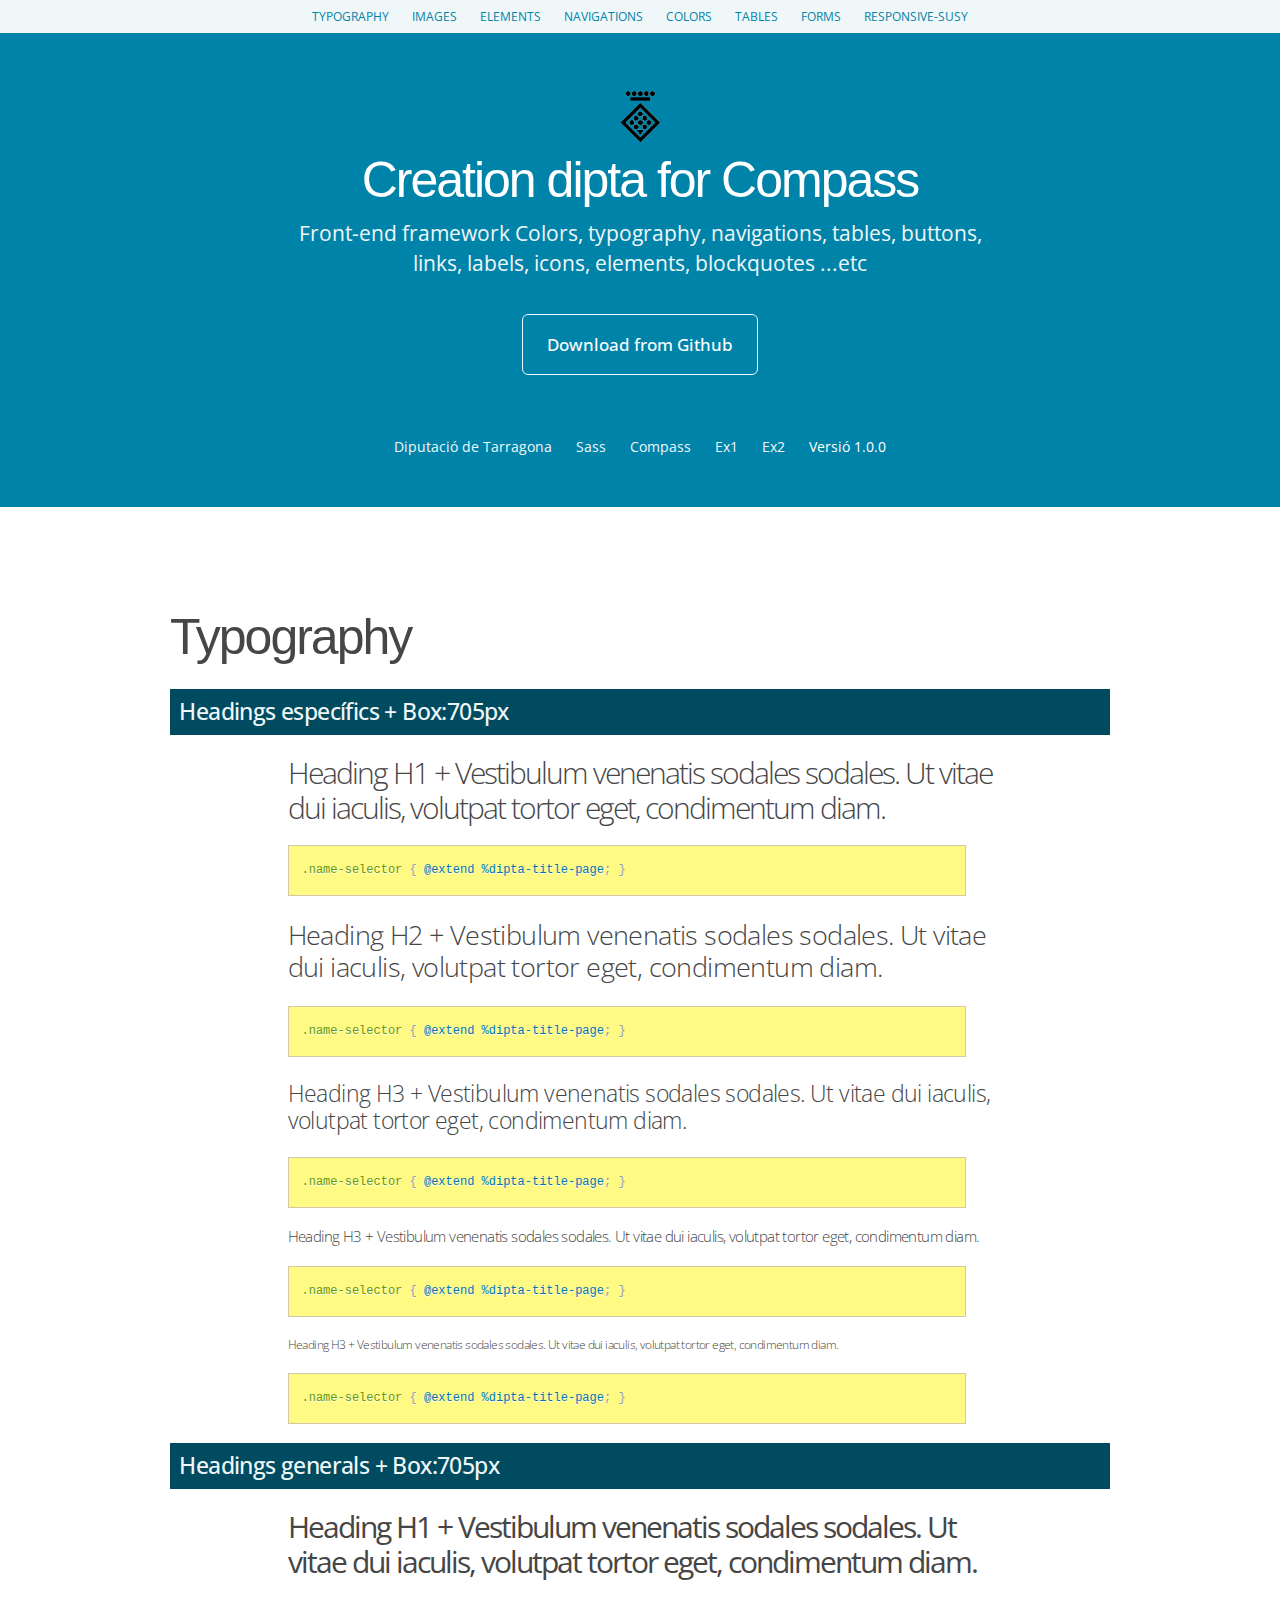
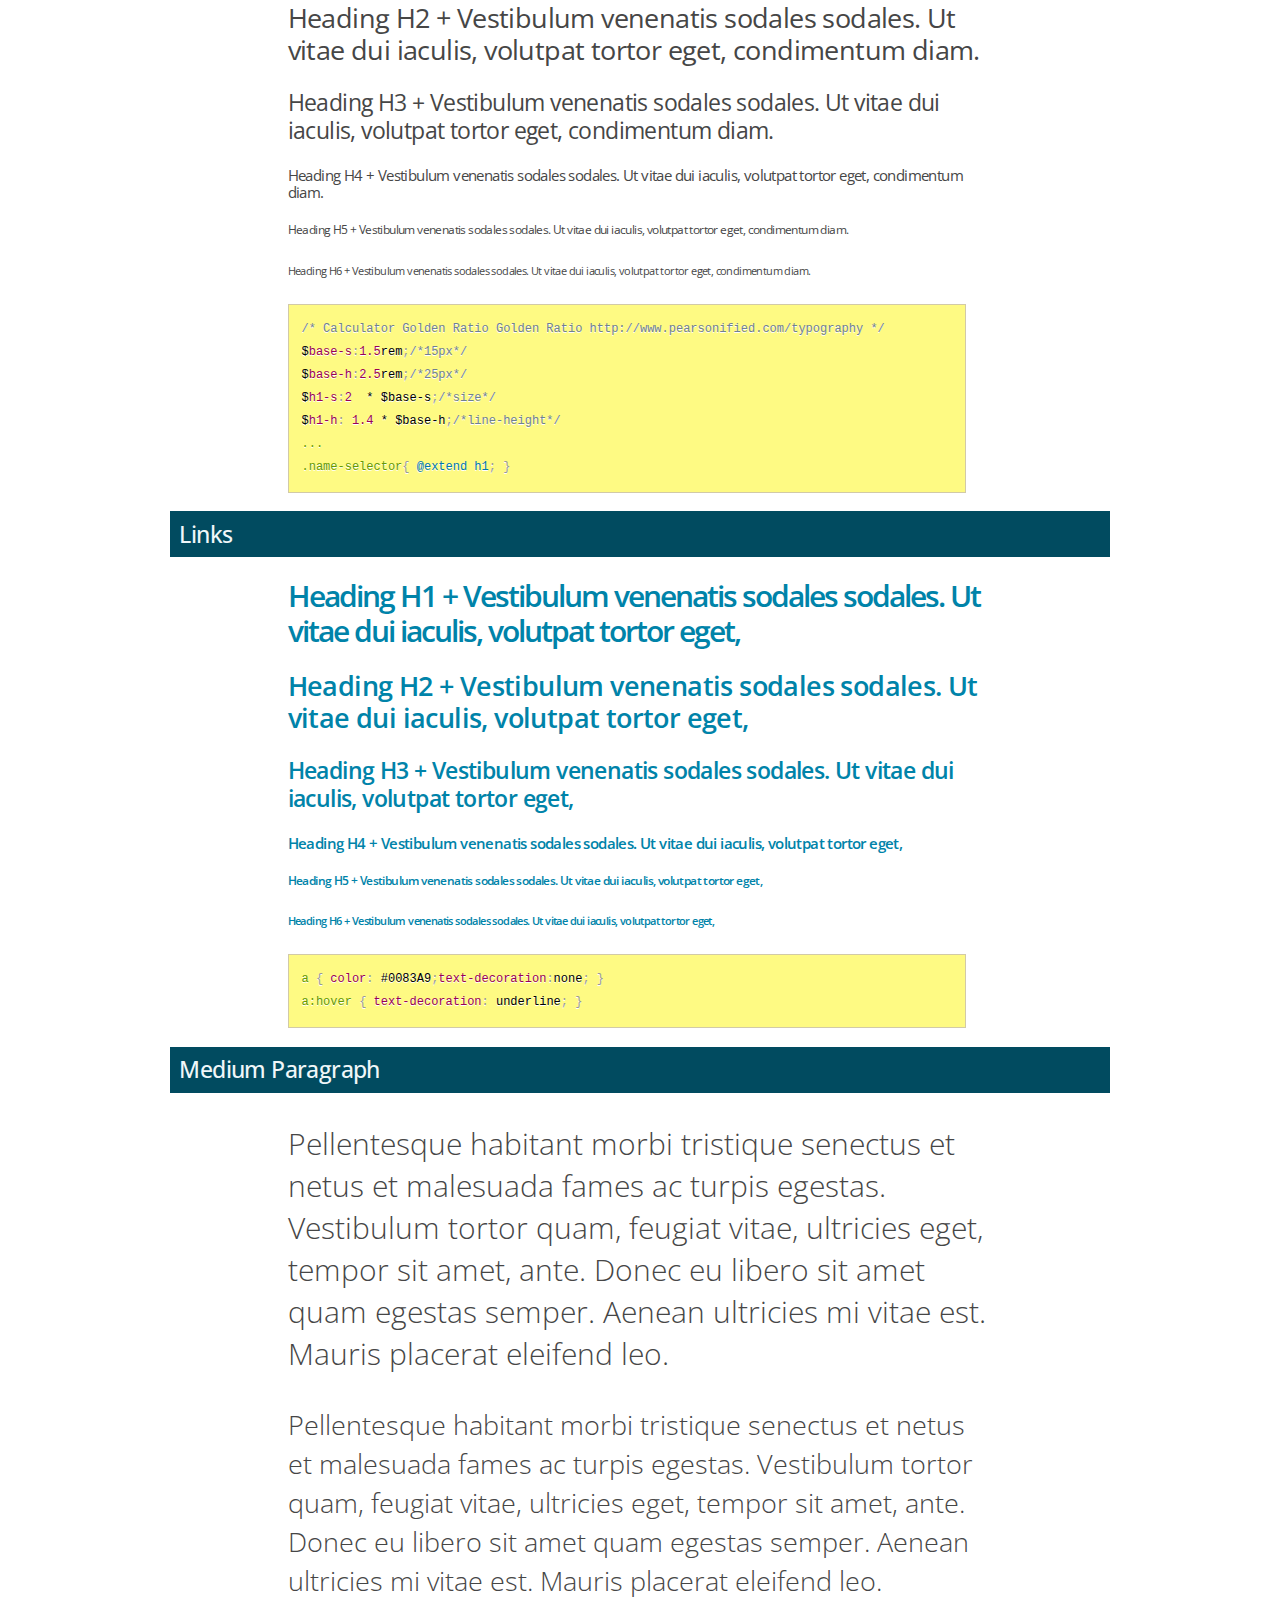
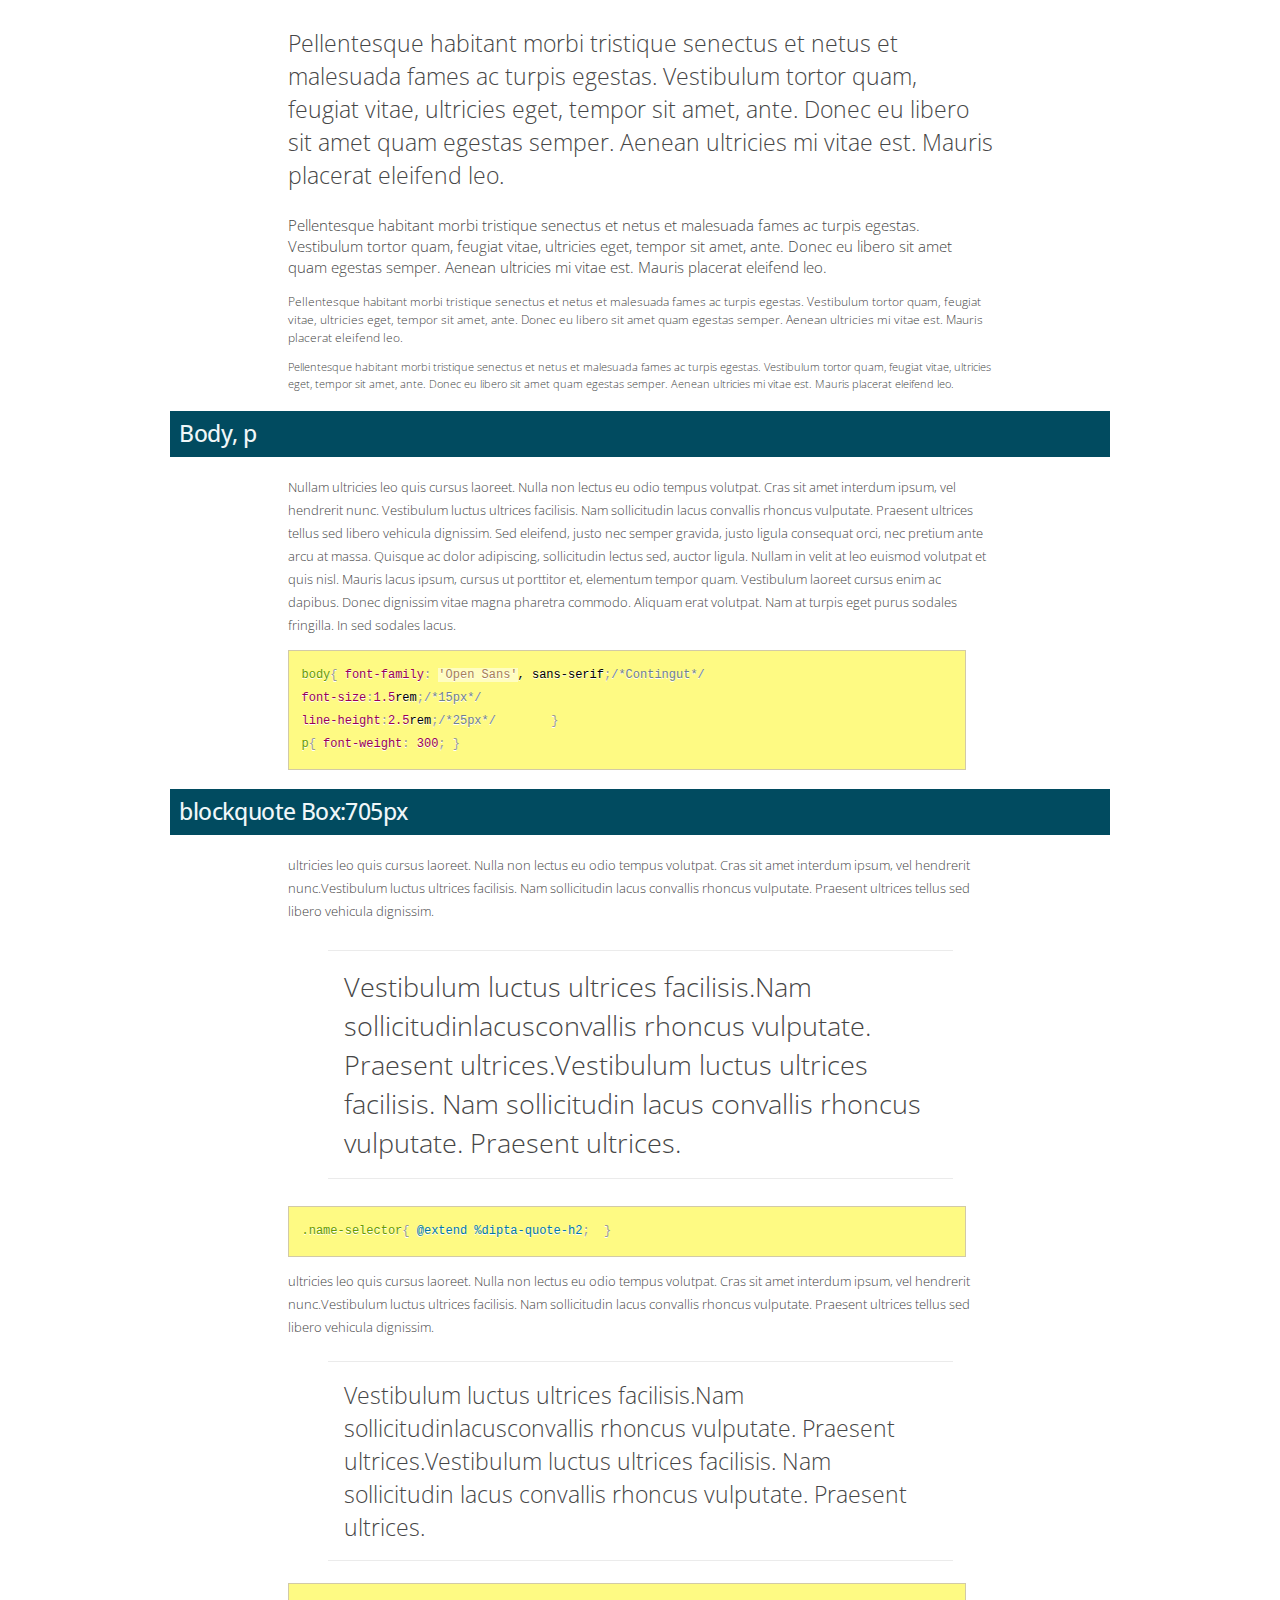
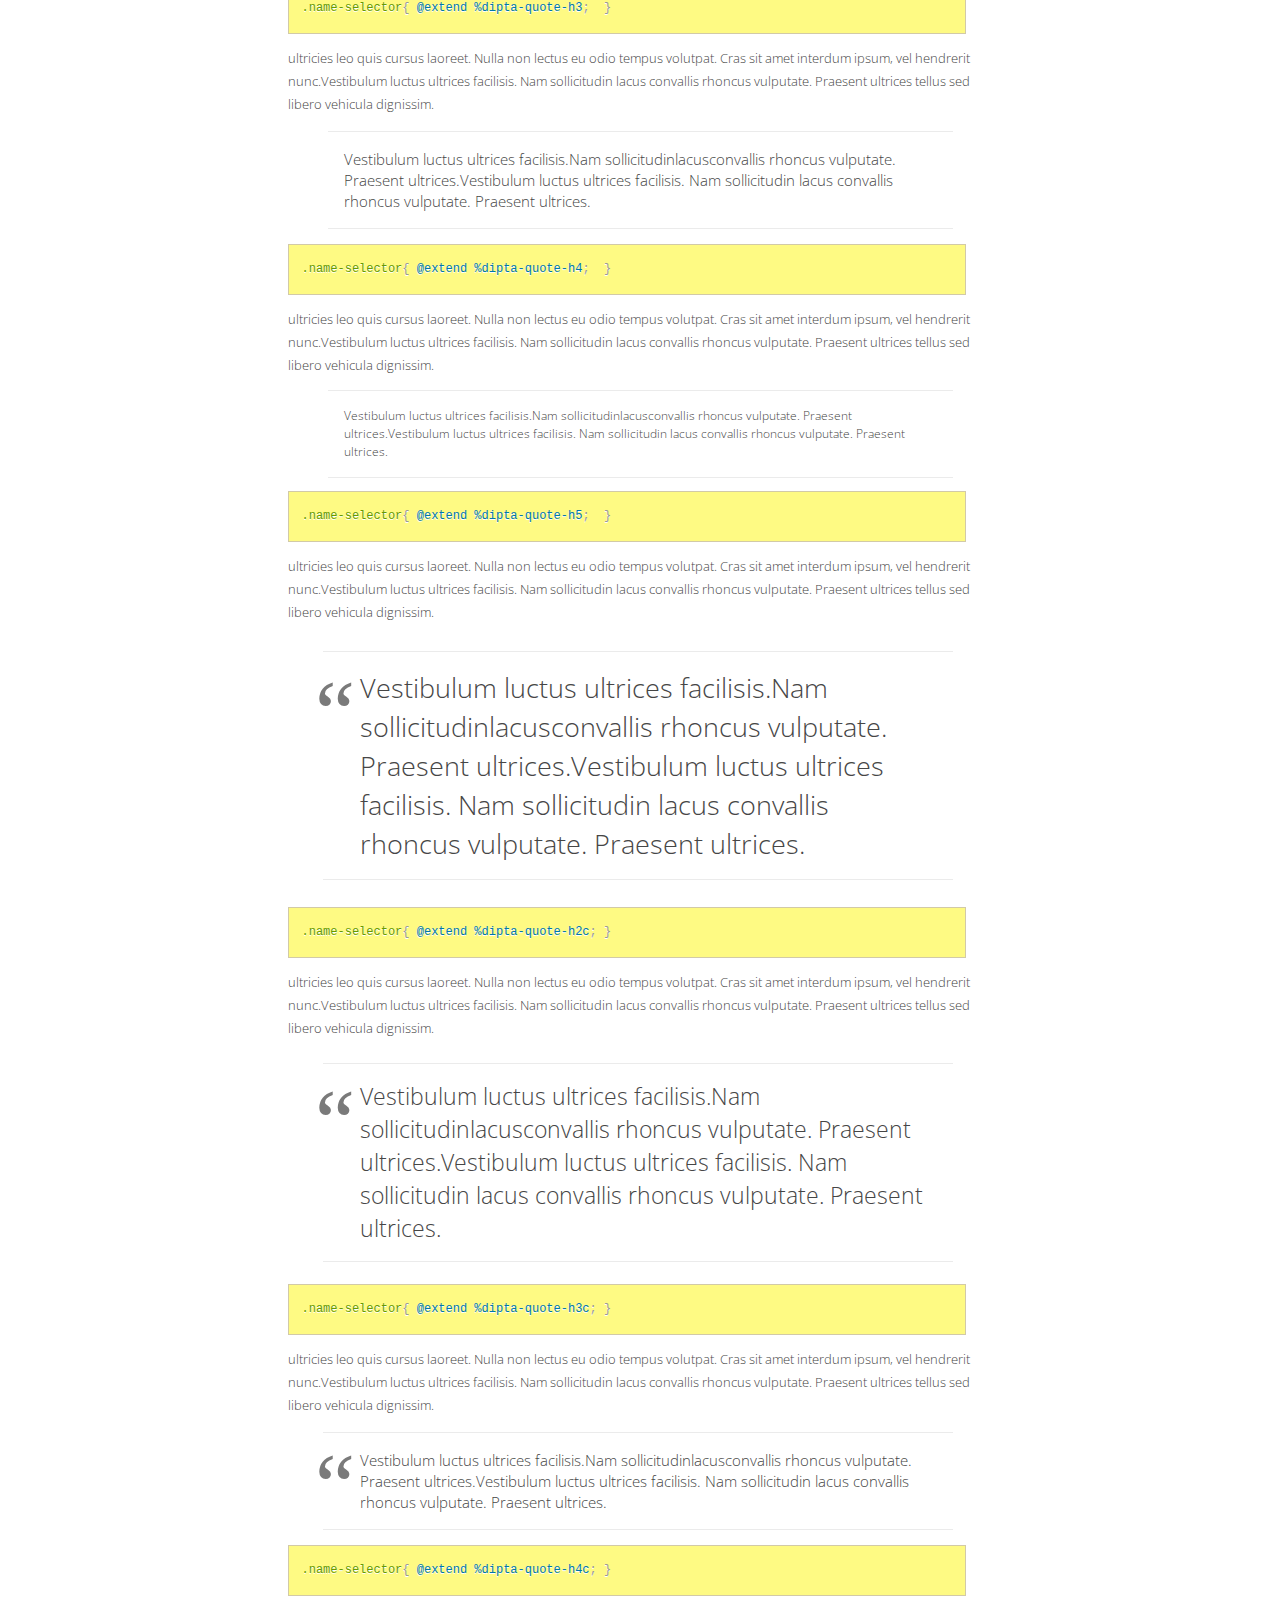
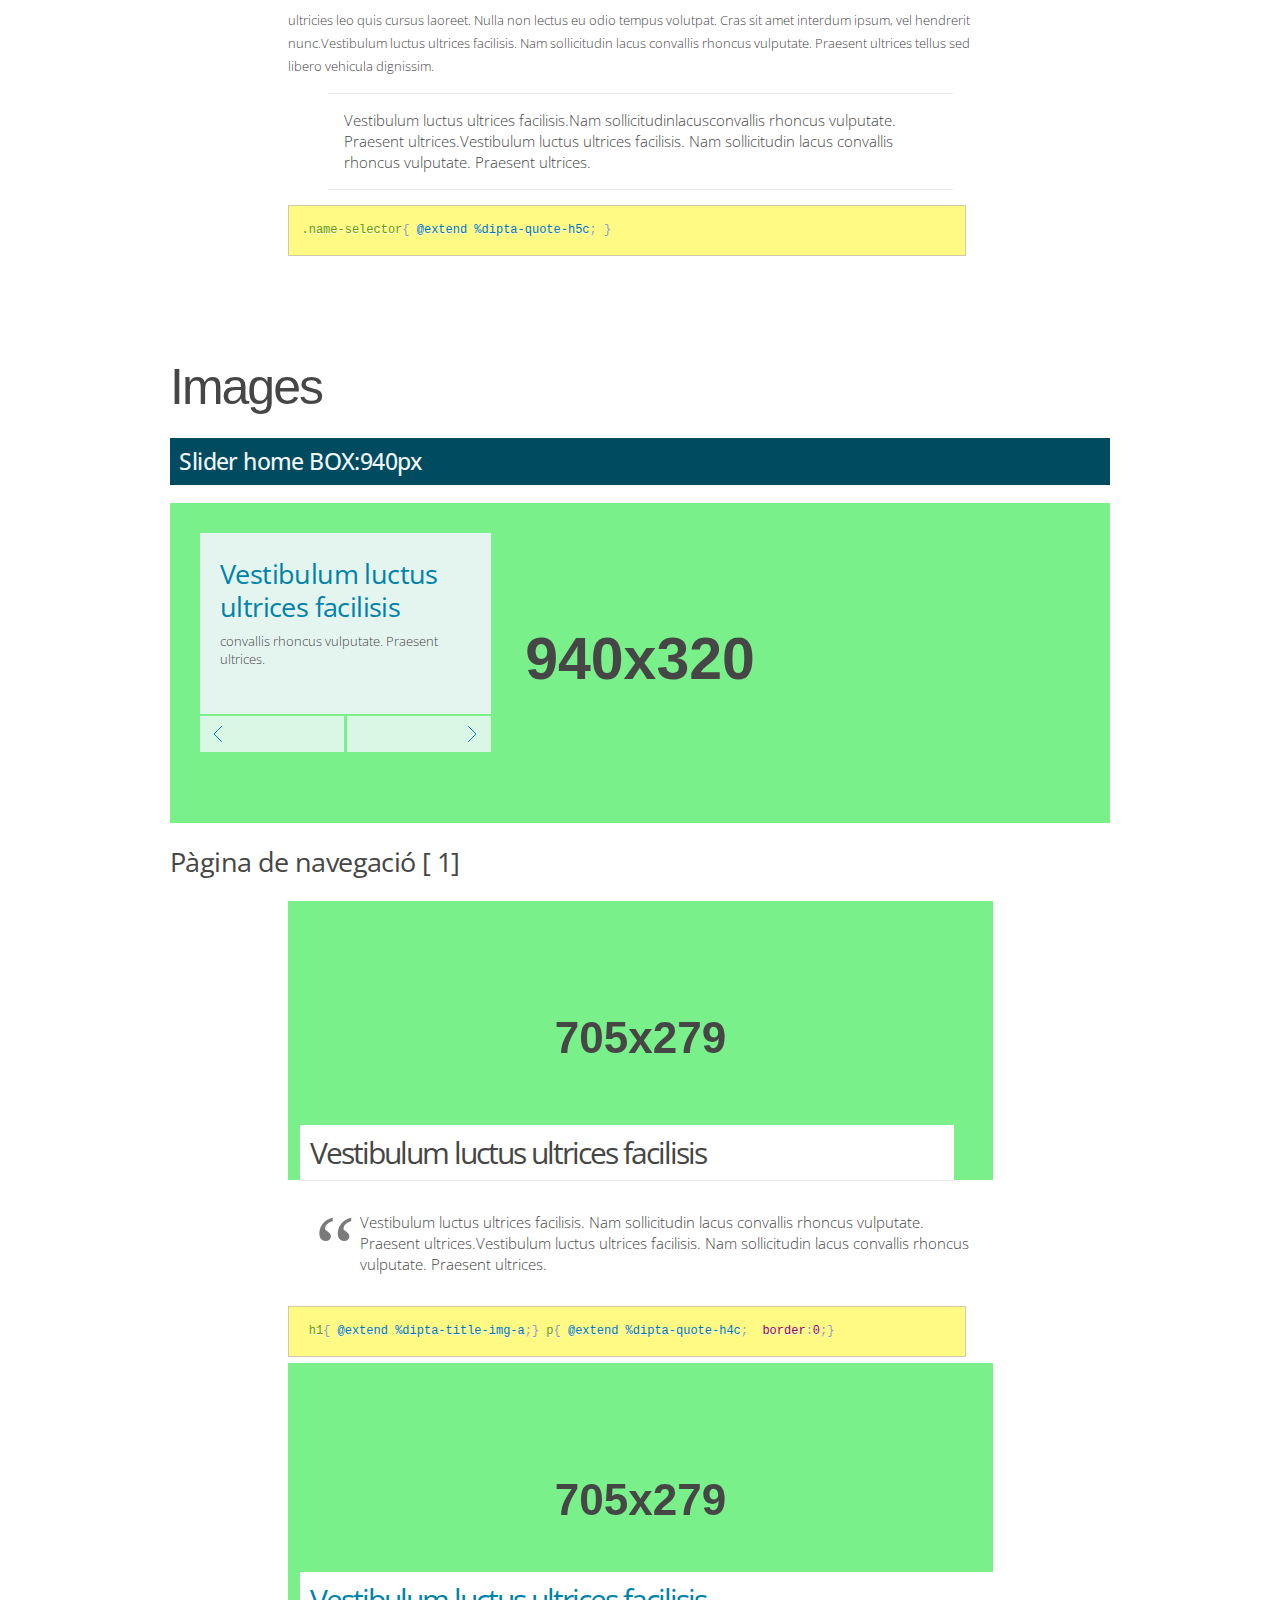
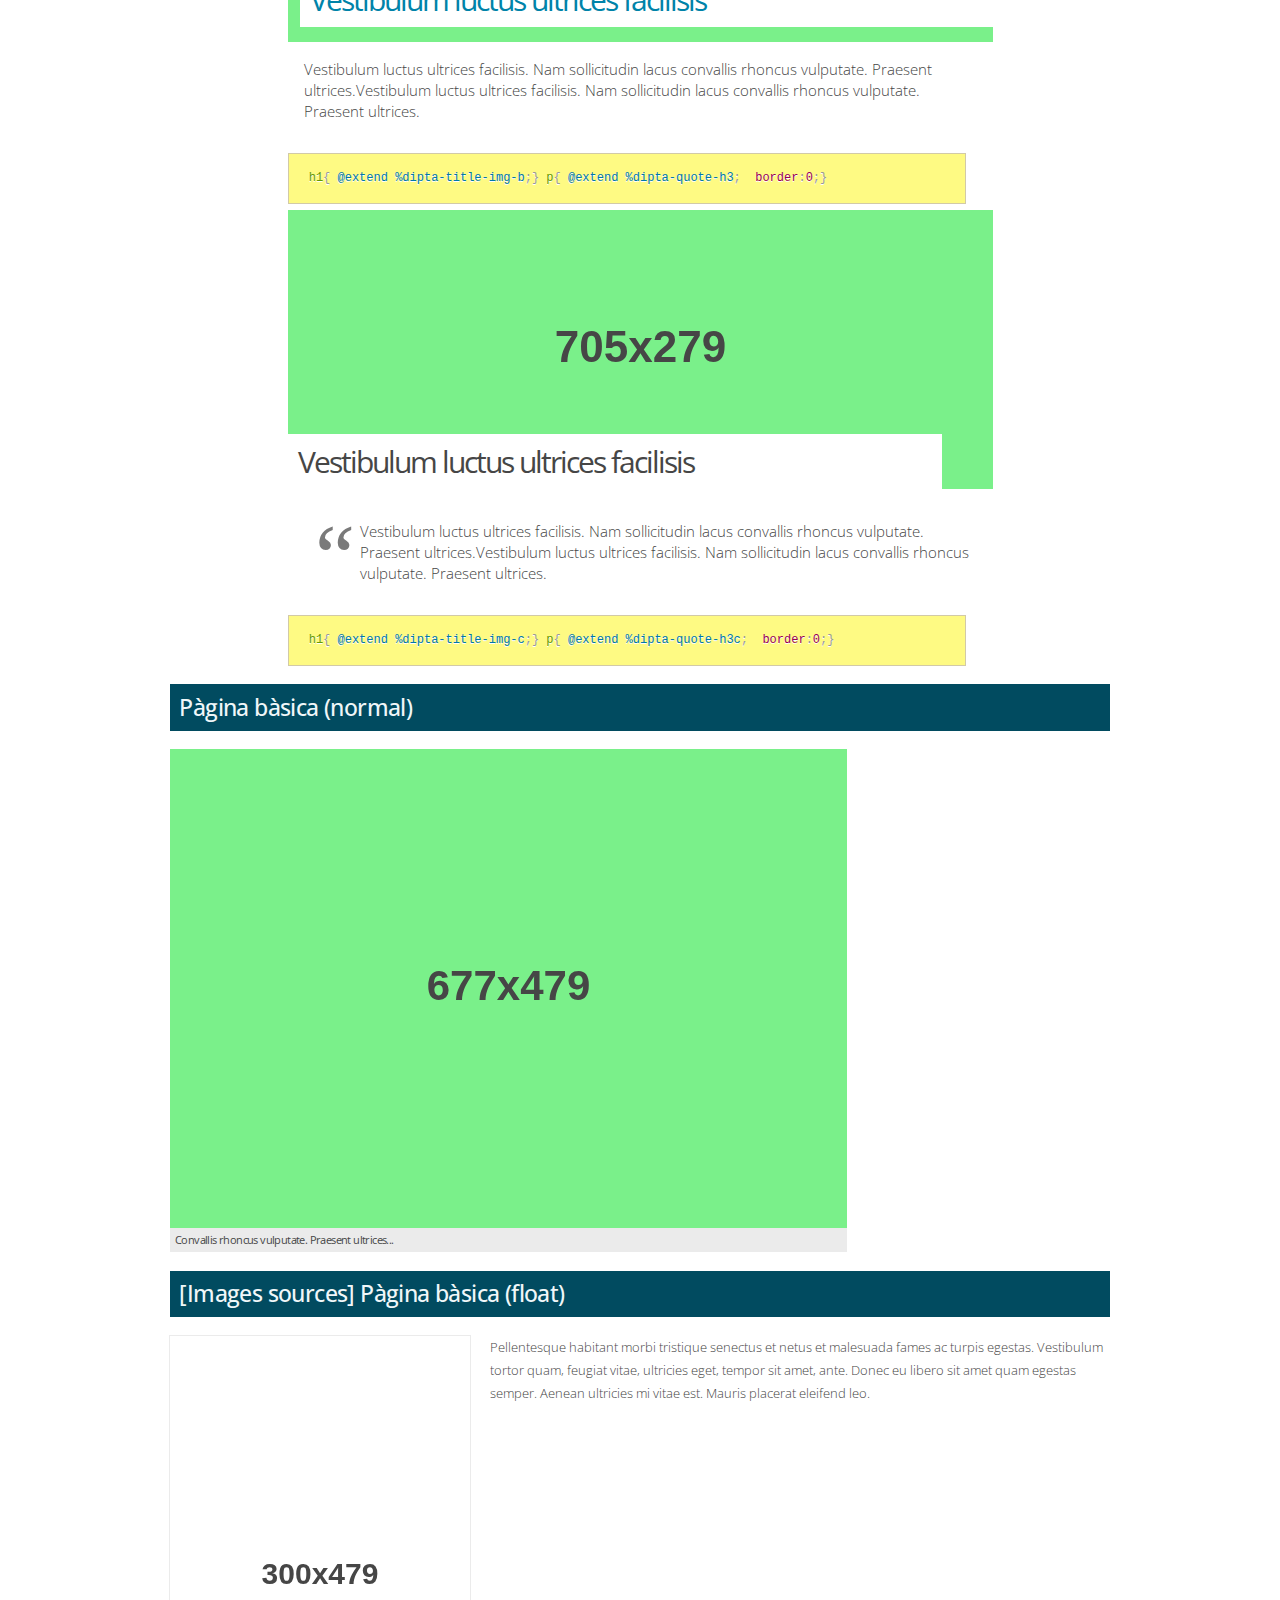
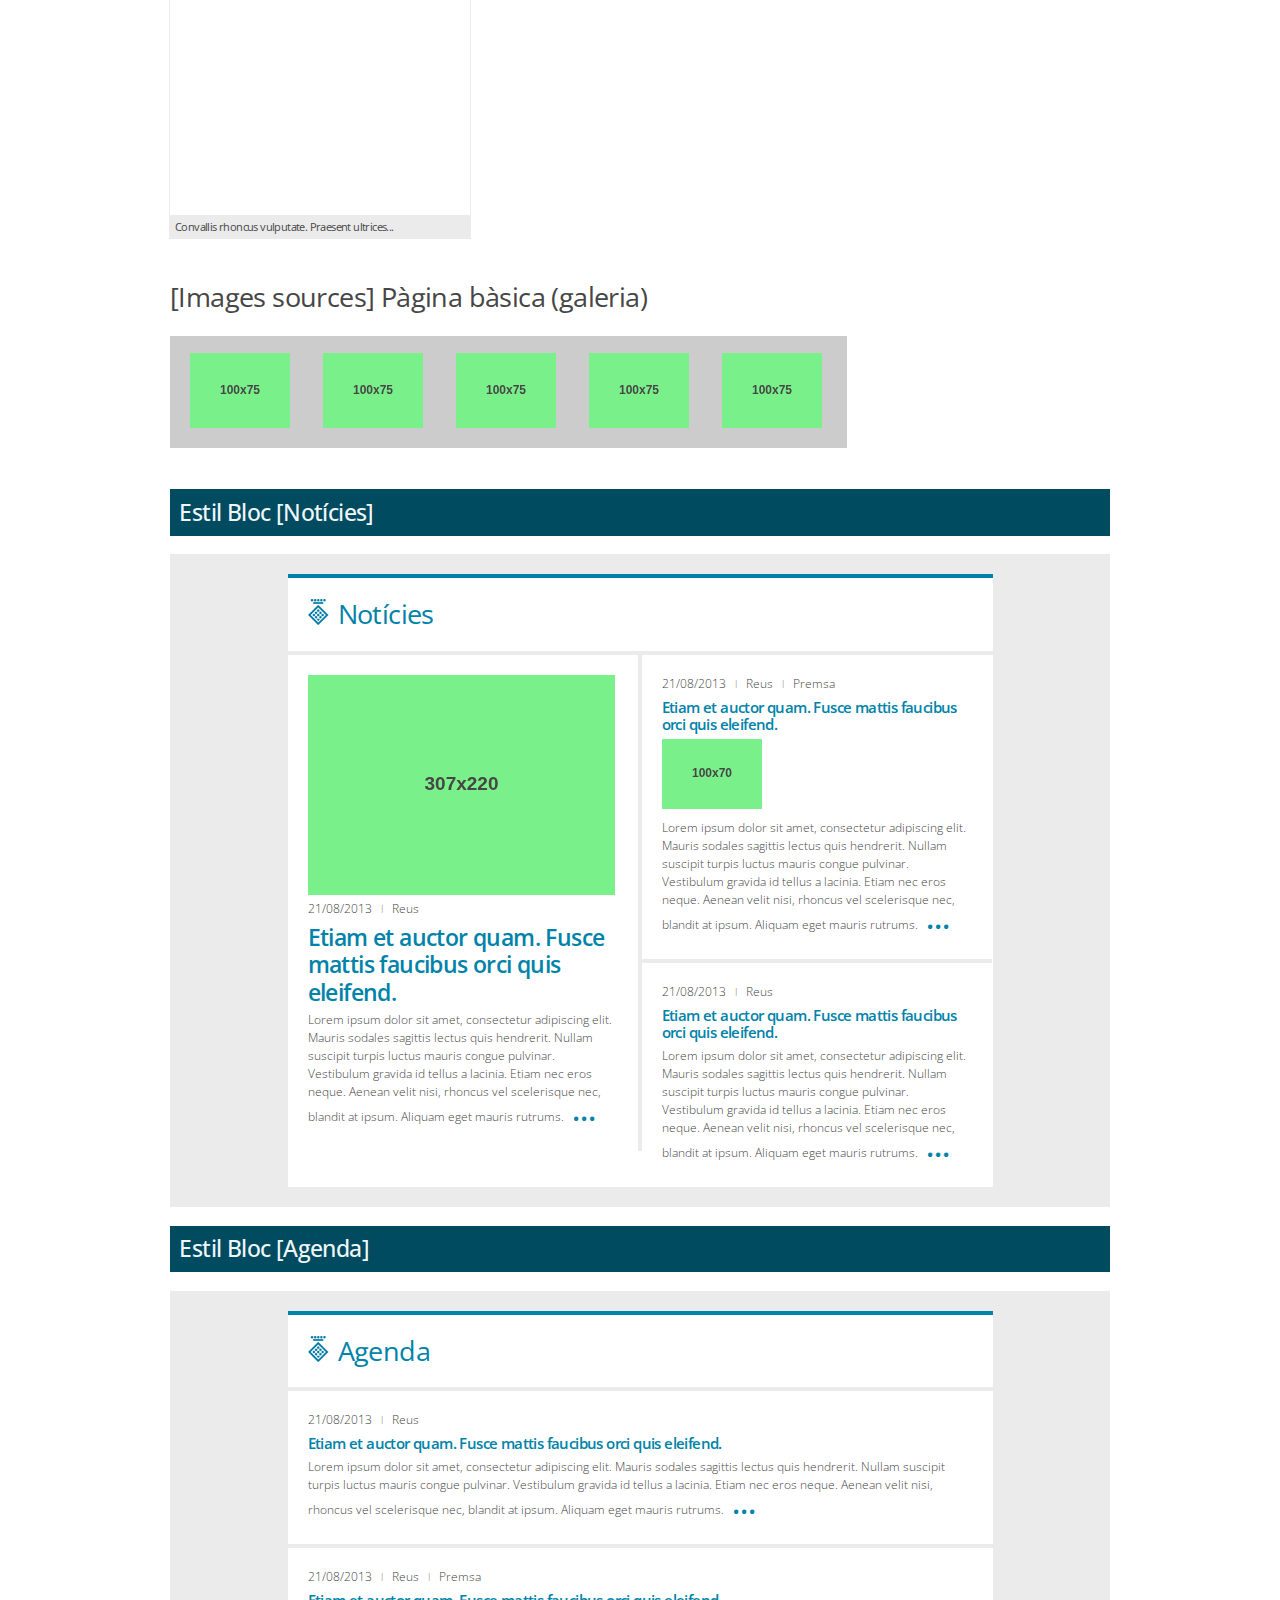
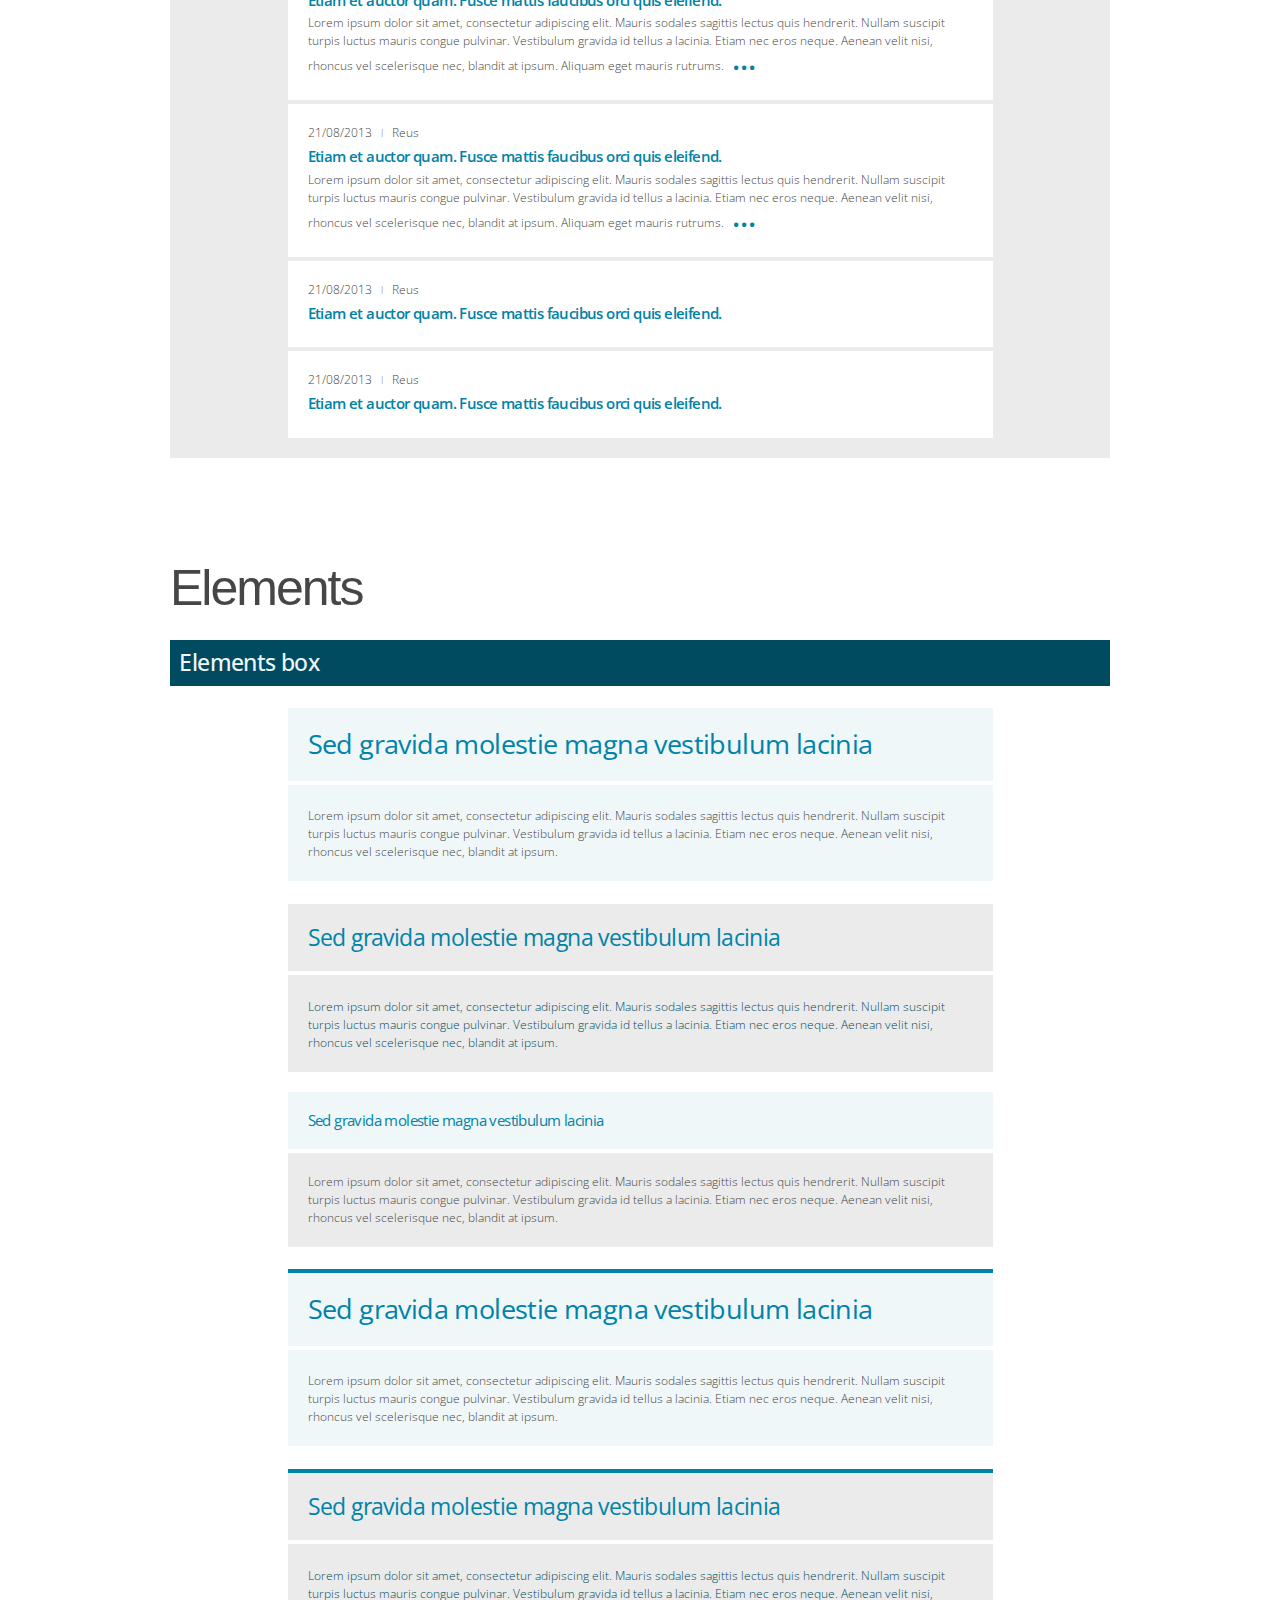
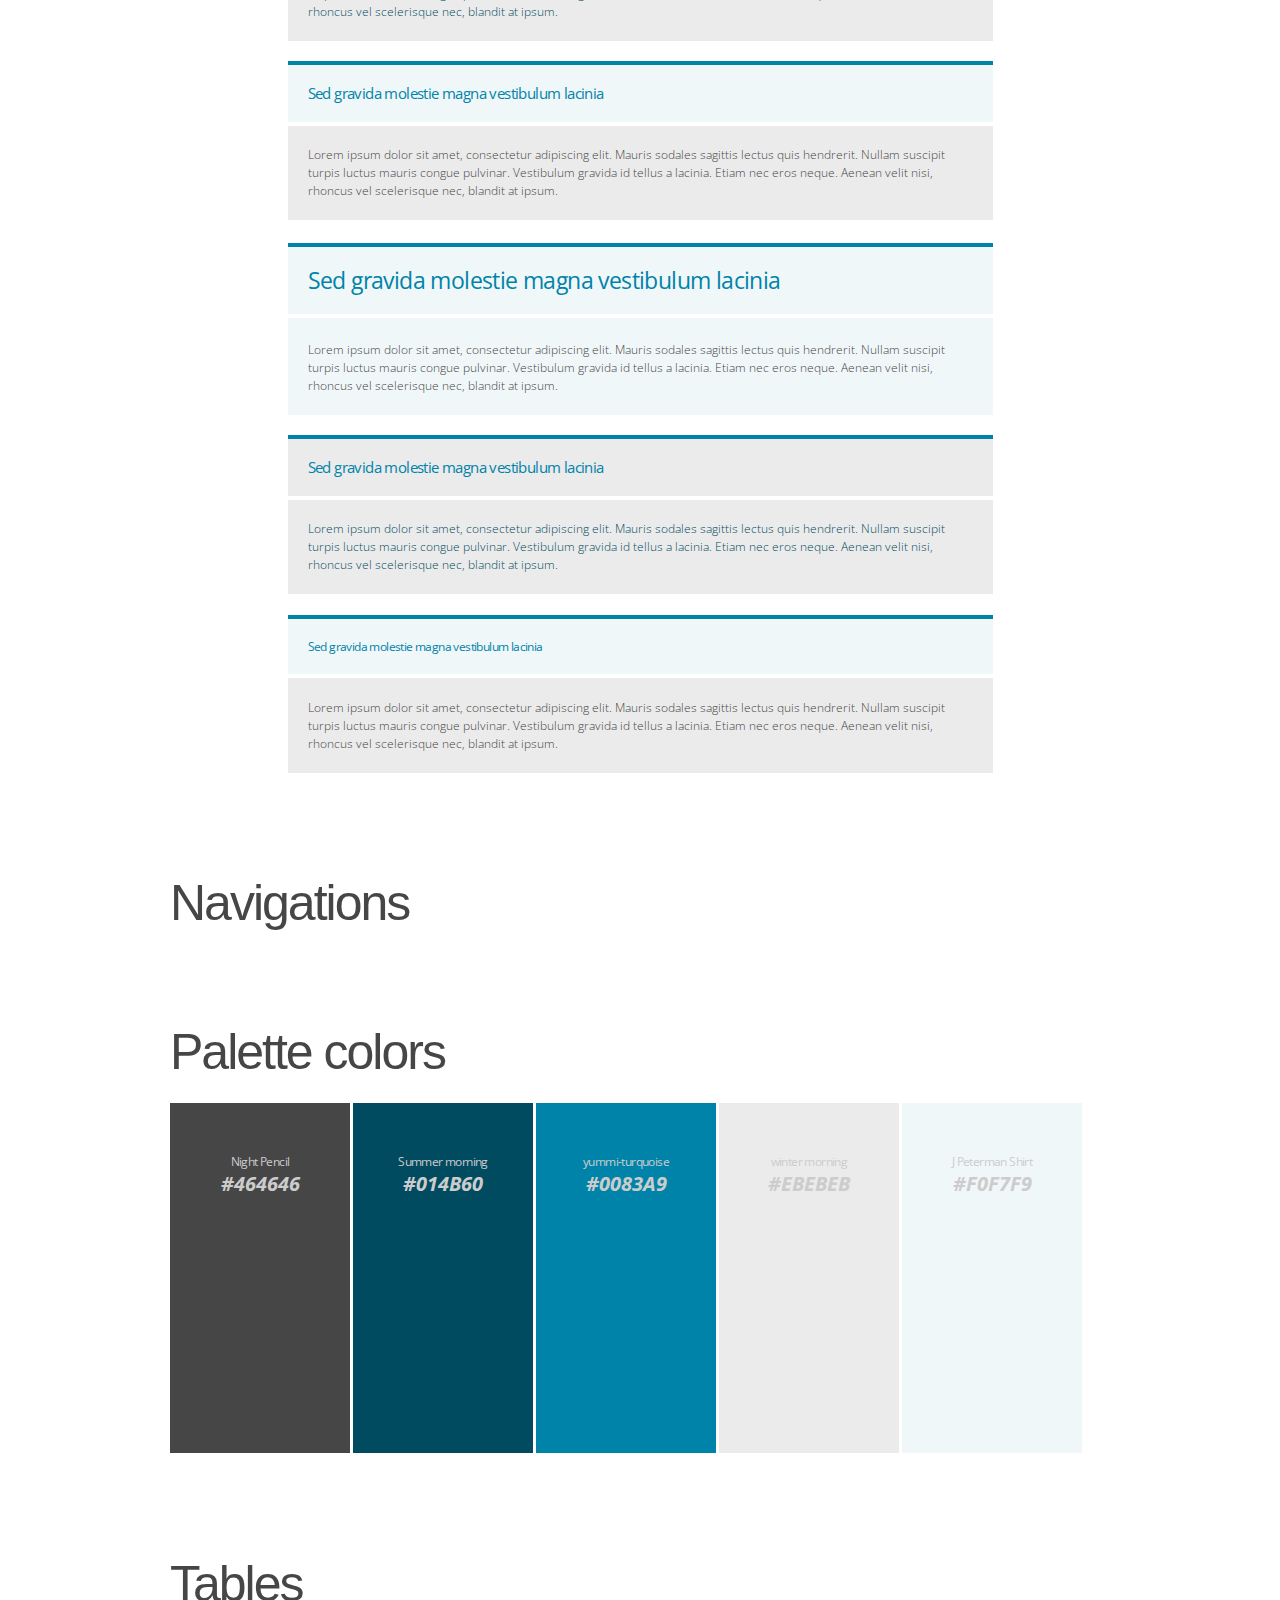
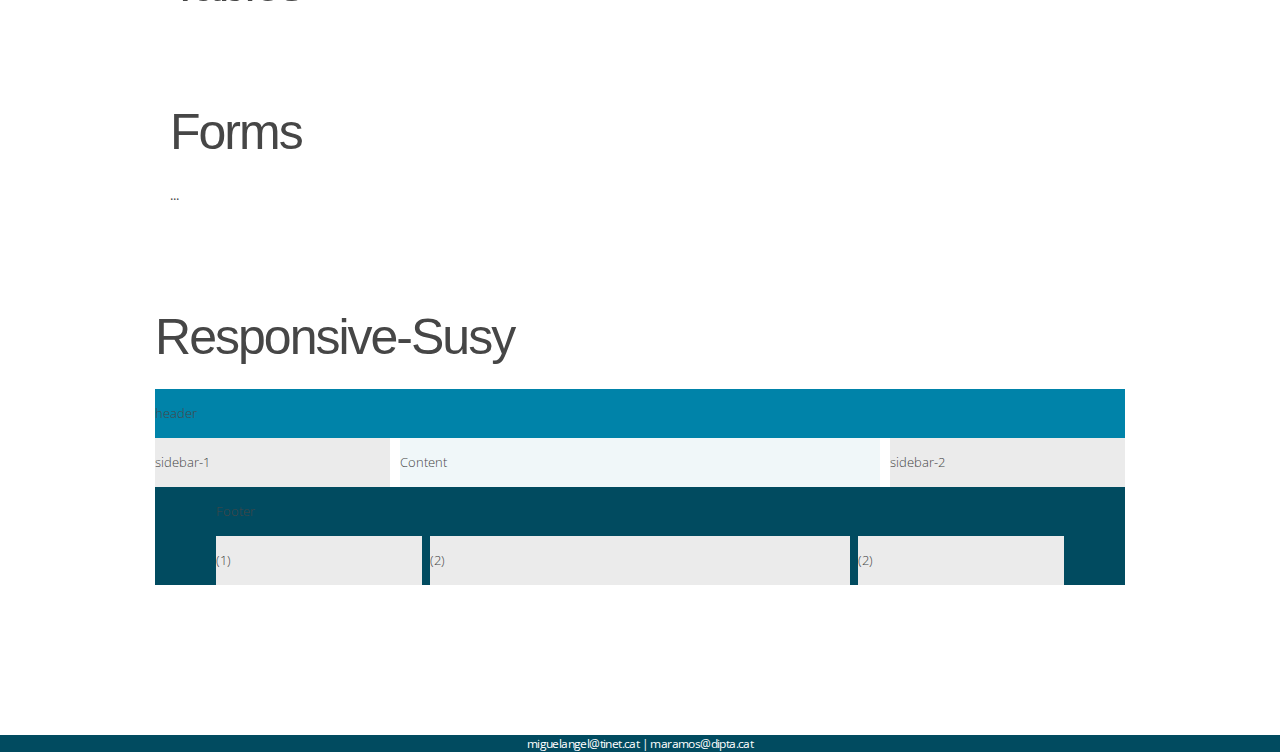
==== commit 4201ec87: "Susy dipta zen home" ====
--- a/index.html
+++ b/index.html
@@ -28,7 +28,8 @@
 			<li><a href="http://www.dipta.cat/">Diputació de Tarragona</a></</li>
 			<li><a href="http://sass-lang.com/">Sass</a></</li>
 			<li><a href="http://compass-style.org/">Compass</a></li>
-			<li><a href="exemples/zen-susy.html">Ex1</a></li>
+			<li><a href="exemples/susy-dipta.html">Ex1</a></li>
+			<li><a href="exemples/zen-susy.html">Ex2</a></li>
 			<li>Versió 1.0.0</li>
 		</ul>
 	</div>
--- a/css/layout/responsive-custom.css
+++ b/css/layout/responsive-custom.css
@@ -1,4 +1,4 @@
-@charset "UTF-8";
+@charset "CP850";
 @import url(http://fonts.googleapis.com/css?family=Droid+Sans:400,700);
 @import url(http://fonts.googleapis.com/css?family=Roboto+Condensed:400,300,700);
 @import url(http://fonts.googleapis.com/css?family=Open+Sans:400,700,300,600,800);
@@ -11,8 +11,8 @@
 */
 /**
  * @file
- * Creation for compass - Front-end framework de  la Diputació de Tarragona.
- * @Miguel Ángel Ramos.
+ * Creation for compass - Front-end framework de  la Diputaci� de Tarragona.
+ * @Miguel �ngel Ramos.
  *
  */
 /* Compass*/
@@ -27,7 +27,7 @@
 pre[class*="language-"] {
   color: black;
   text-shadow: 0 1px white;
-  font-family: Consolas, Monaco, 'Andale Mono', monospace;
+  font-family: Consolas, Monaco, "Andale Mono", monospace;
   direction: ltr;
   text-align: left;
   white-space: pre;
@@ -64,7 +64,7 @@
 /* line 45, ../../sass/creation/base/_syntax.scss */
 pre[class*="language-"] {
   padding: 1em;
-  margin: .5em 0;
+  margin: 0.5em 0;
   overflow: auto;
 }
 
@@ -73,7 +73,7 @@
 pre[class*="language-"] {
   /* #FEFA83  #f5f2f0 #FFFBEA #FEFA83;*/
   background: #FEFA83;
-  border: 1px solid #D2CAA7;
+  border: 1px solid #d2caa7;
 }
 
 /* Inline code */
@@ -181,7 +181,7 @@
   top: .4em;
   left: .6em;
   min-width: 1em;
-  padding: 0 .5em;
+  padding: 0 0.5em;
   background-color: rgba(153, 122, 102, 0.4);
   color: #f5f2f0;
   font: bold 65%/1.5 sans-serif;
@@ -221,7 +221,7 @@
   width: 3em;
   /* works for line-numbers below 1000 lines */
   letter-spacing: -1px;
-  border-right: 1px solid #999;
+  border-right: 1px solid #999999;
   -webkit-user-select: none;
   -moz-user-select: none;
   -ms-user-select: none;
@@ -541,7 +541,7 @@
   margin-right: auto;
   /*mobile first*/
 }
-/* line 38, ../../../../../../../Users/miguelangel/.rvm/gems/ruby-2.0.0-p247/gems/compass-0.12.2/frameworks/compass/stylesheets/compass/utilities/general/_clearfix.scss */
+/* line 38, ../../../../../Ruby193/lib/ruby/gems/1.9.1/gems/compass-0.12.2/frameworks/compass/stylesheets/compass/utilities/general/_clearfix.scss */
 #s8:after {
   content: "";
   display: table;
@@ -776,7 +776,7 @@
   -moz-background-clip: content-box;
   background-clip: content-box;
 }
-/* line 38, ../../../../../../../Users/miguelangel/.rvm/gems/ruby-2.0.0-p247/gems/compass-0.12.2/frameworks/compass/stylesheets/compass/utilities/general/_clearfix.scss */
+/* line 38, ../../../../../Ruby193/lib/ruby/gems/1.9.1/gems/compass-0.12.2/frameworks/compass/stylesheets/compass/utilities/general/_clearfix.scss */
 .region-header:after {
   content: "";
   display: table;
@@ -807,7 +807,7 @@
   -moz-background-clip: content-box;
   background-clip: content-box;
 }
-/* line 38, ../../../../../../../Users/miguelangel/.rvm/gems/ruby-2.0.0-p247/gems/compass-0.12.2/frameworks/compass/stylesheets/compass/utilities/general/_clearfix.scss */
+/* line 38, ../../../../../Ruby193/lib/ruby/gems/1.9.1/gems/compass-0.12.2/frameworks/compass/stylesheets/compass/utilities/general/_clearfix.scss */
 .header-content:after {
   content: "";
   display: table;
@@ -838,7 +838,7 @@
   -moz-background-clip: content-box;
   background-clip: content-box;
 }
-/* line 38, ../../../../../../../Users/miguelangel/.rvm/gems/ruby-2.0.0-p247/gems/compass-0.12.2/frameworks/compass/stylesheets/compass/utilities/general/_clearfix.scss */
+/* line 38, ../../../../../Ruby193/lib/ruby/gems/1.9.1/gems/compass-0.12.2/frameworks/compass/stylesheets/compass/utilities/general/_clearfix.scss */
 .navigation-wrapper:after {
   content: "";
   display: table;
@@ -846,7 +846,7 @@
 }
 
 /* line 13, ../../sass/layout/responsive-custom.scss */
-#content {
+#main {
   *zoom: 1;
   max-width: 74.6em;
   _width: 74.6em;
@@ -869,8 +869,8 @@
   -moz-background-clip: content-box;
   background-clip: content-box;
 }
-/* line 38, ../../../../../../../Users/miguelangel/.rvm/gems/ruby-2.0.0-p247/gems/compass-0.12.2/frameworks/compass/stylesheets/compass/utilities/general/_clearfix.scss */
-#content:after {
+/* line 38, ../../../../../Ruby193/lib/ruby/gems/1.9.1/gems/compass-0.12.2/frameworks/compass/stylesheets/compass/utilities/general/_clearfix.scss */
+#main:after {
   content: "";
   display: table;
   clear: both;
@@ -900,7 +900,7 @@
   -moz-background-clip: content-box;
   background-clip: content-box;
 }
-/* line 38, ../../../../../../../Users/miguelangel/.rvm/gems/ruby-2.0.0-p247/gems/compass-0.12.2/frameworks/compass/stylesheets/compass/utilities/general/_clearfix.scss */
+/* line 38, ../../../../../Ruby193/lib/ruby/gems/1.9.1/gems/compass-0.12.2/frameworks/compass/stylesheets/compass/utilities/general/_clearfix.scss */
 .region-banners:after {
   content: "";
   display: table;
@@ -979,7 +979,7 @@
   -moz-background-clip: content-box;
   background-clip: content-box;
 }
-/* line 38, ../../../../../../../Users/miguelangel/.rvm/gems/ruby-2.0.0-p247/gems/compass-0.12.2/frameworks/compass/stylesheets/compass/utilities/general/_clearfix.scss */
+/* line 38, ../../../../../Ruby193/lib/ruby/gems/1.9.1/gems/compass-0.12.2/frameworks/compass/stylesheets/compass/utilities/general/_clearfix.scss */
 .region-footer:after {
   content: "";
   display: table;
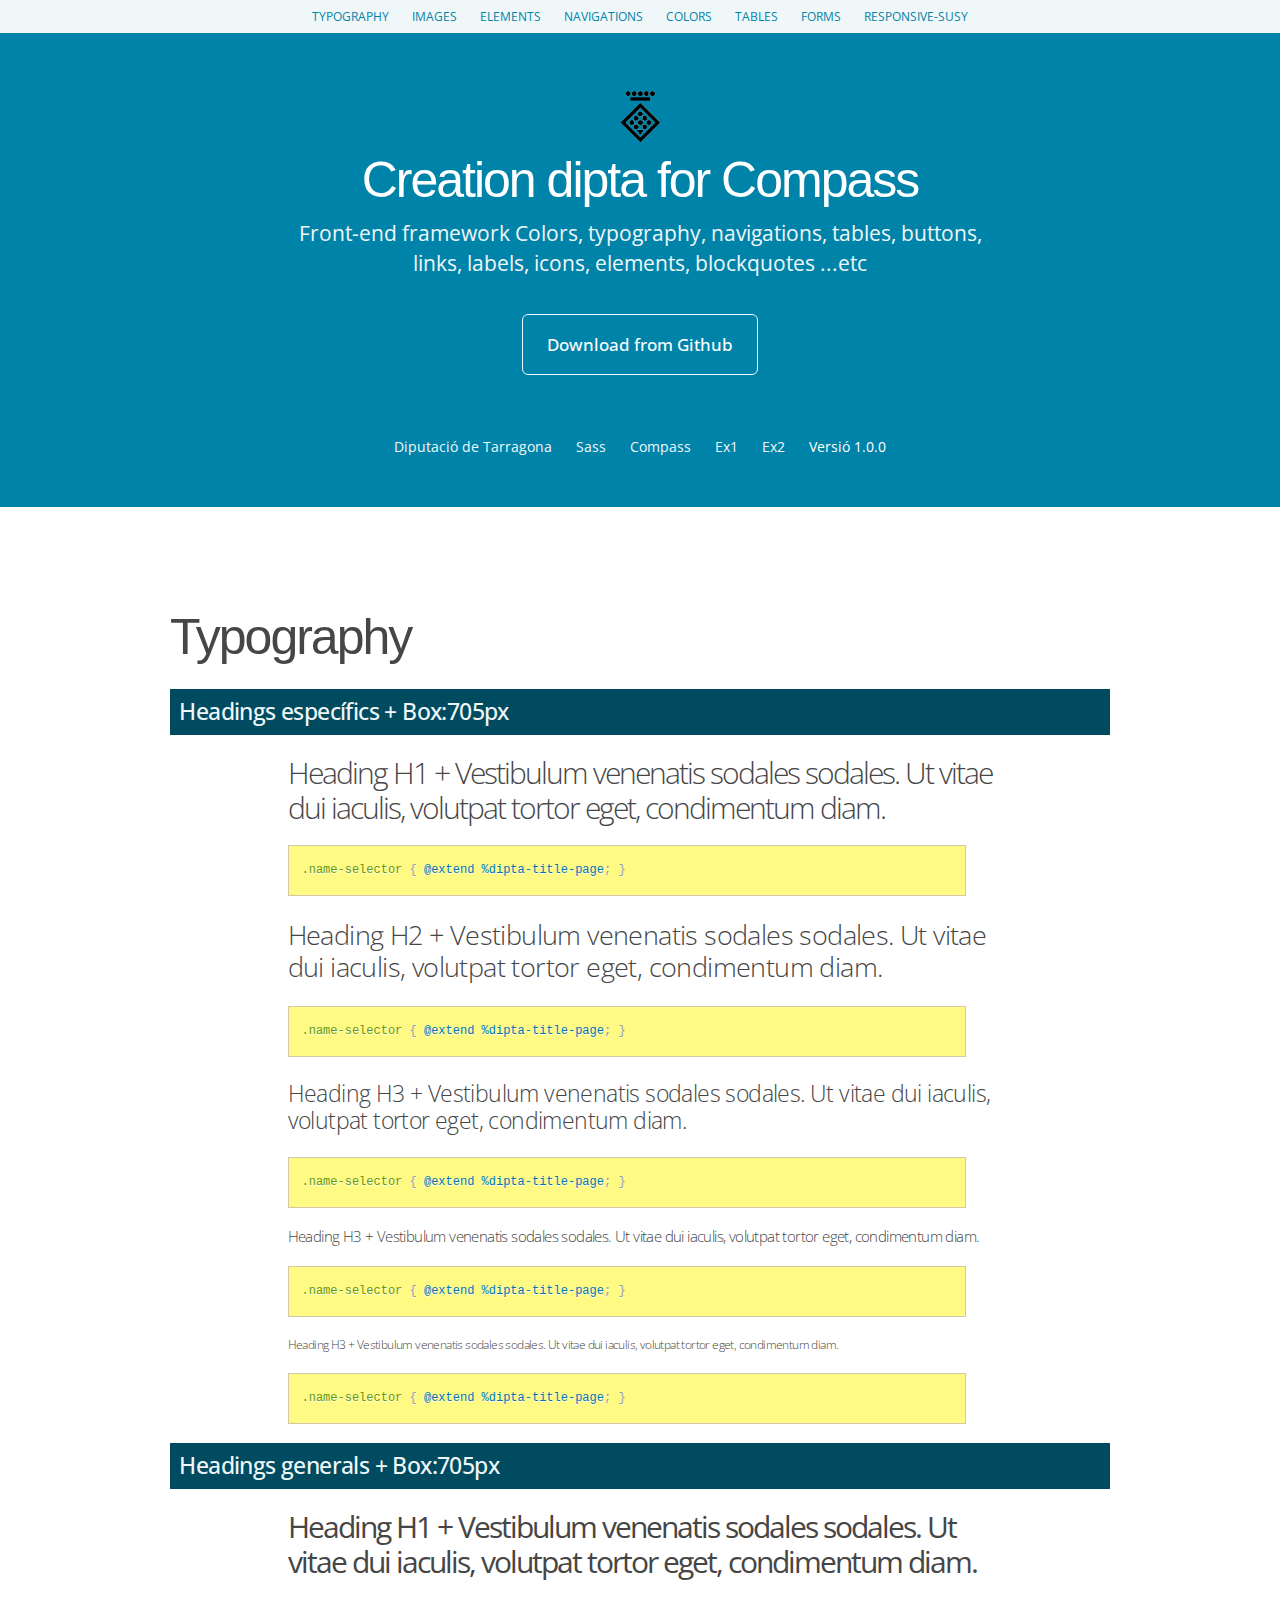
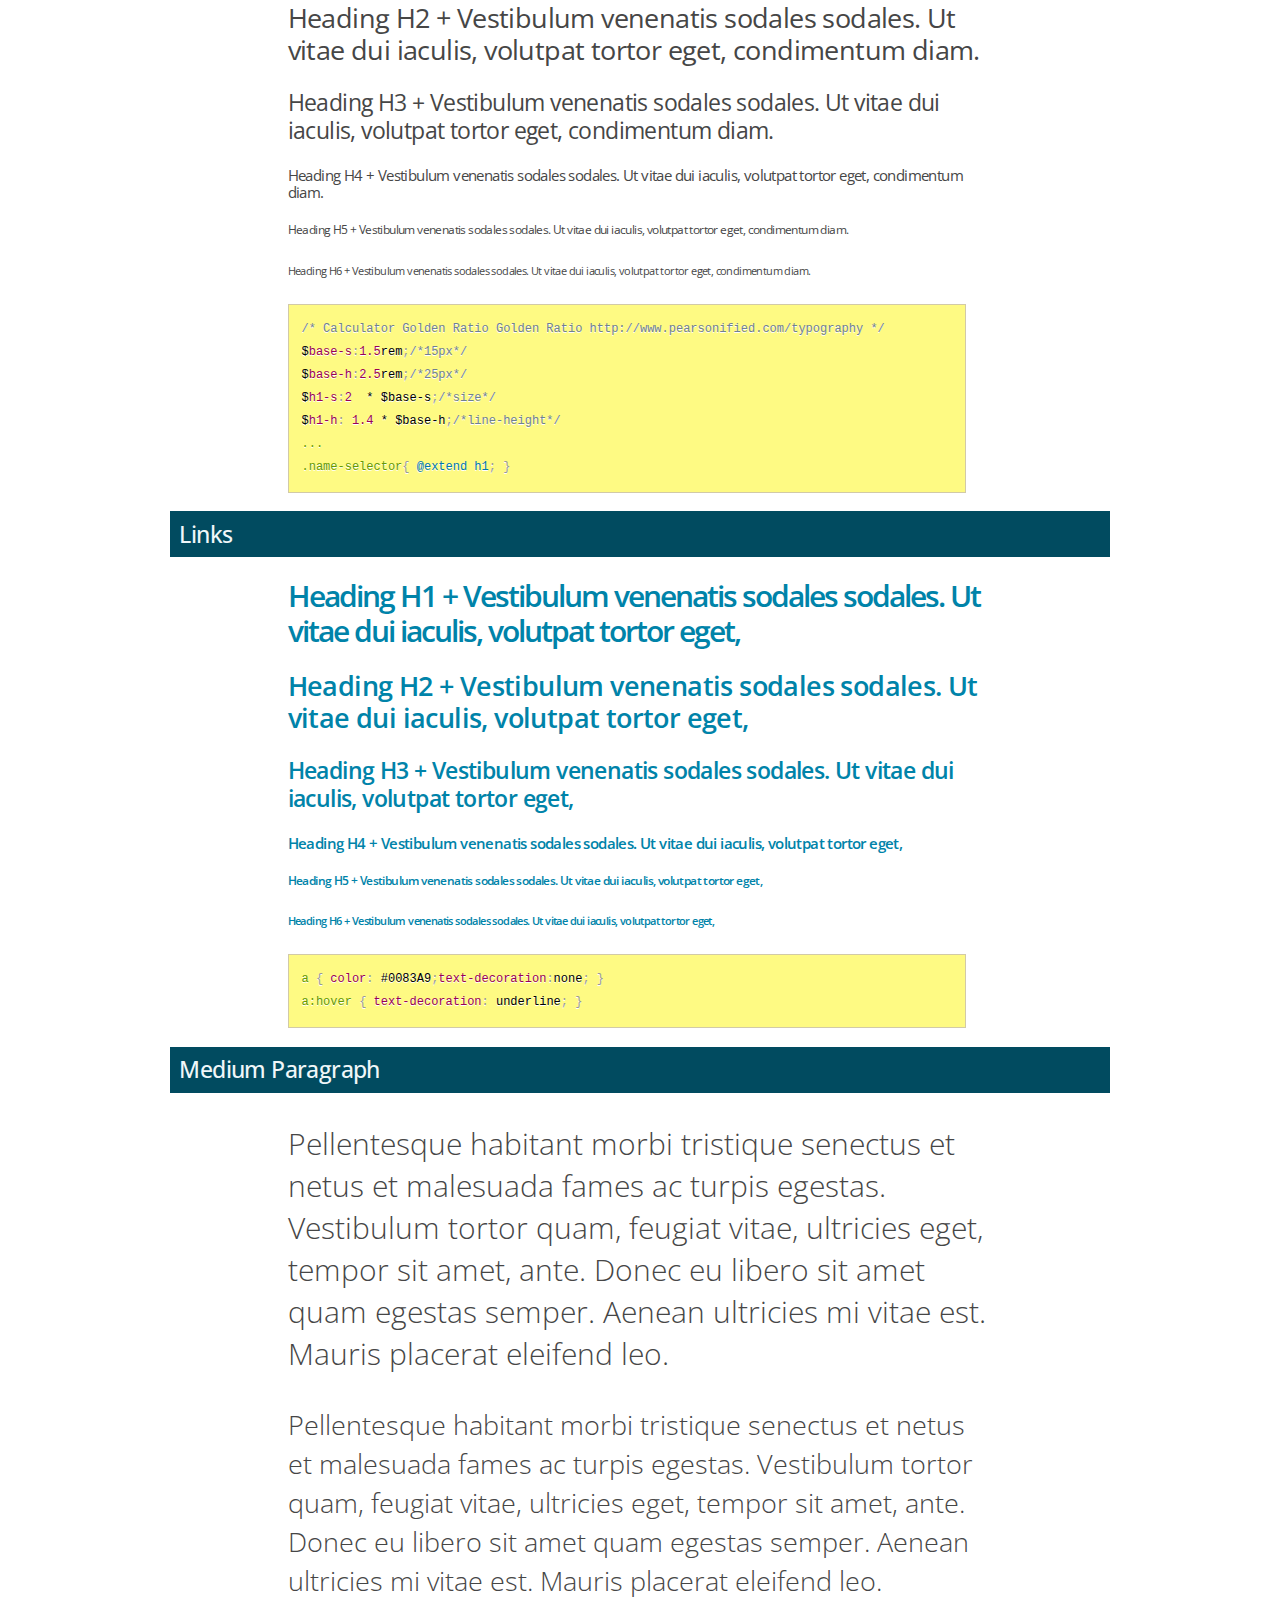
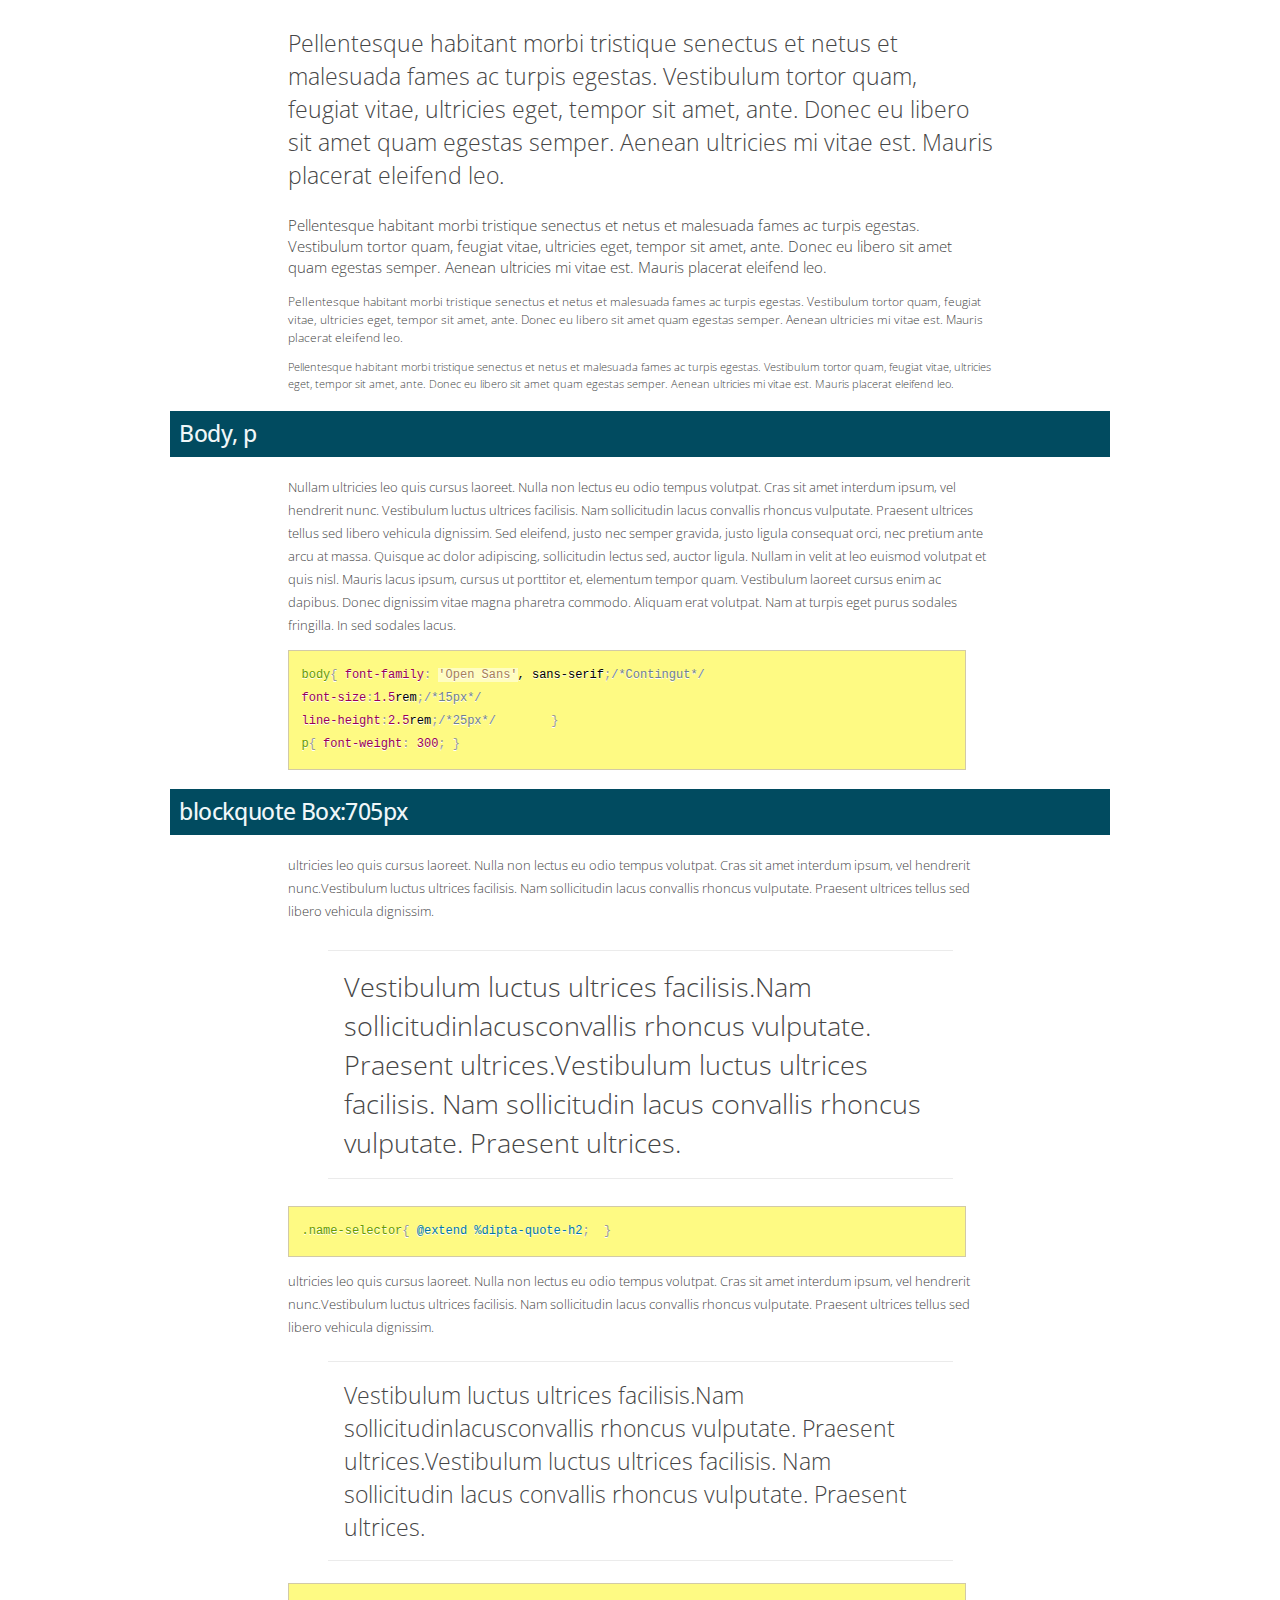
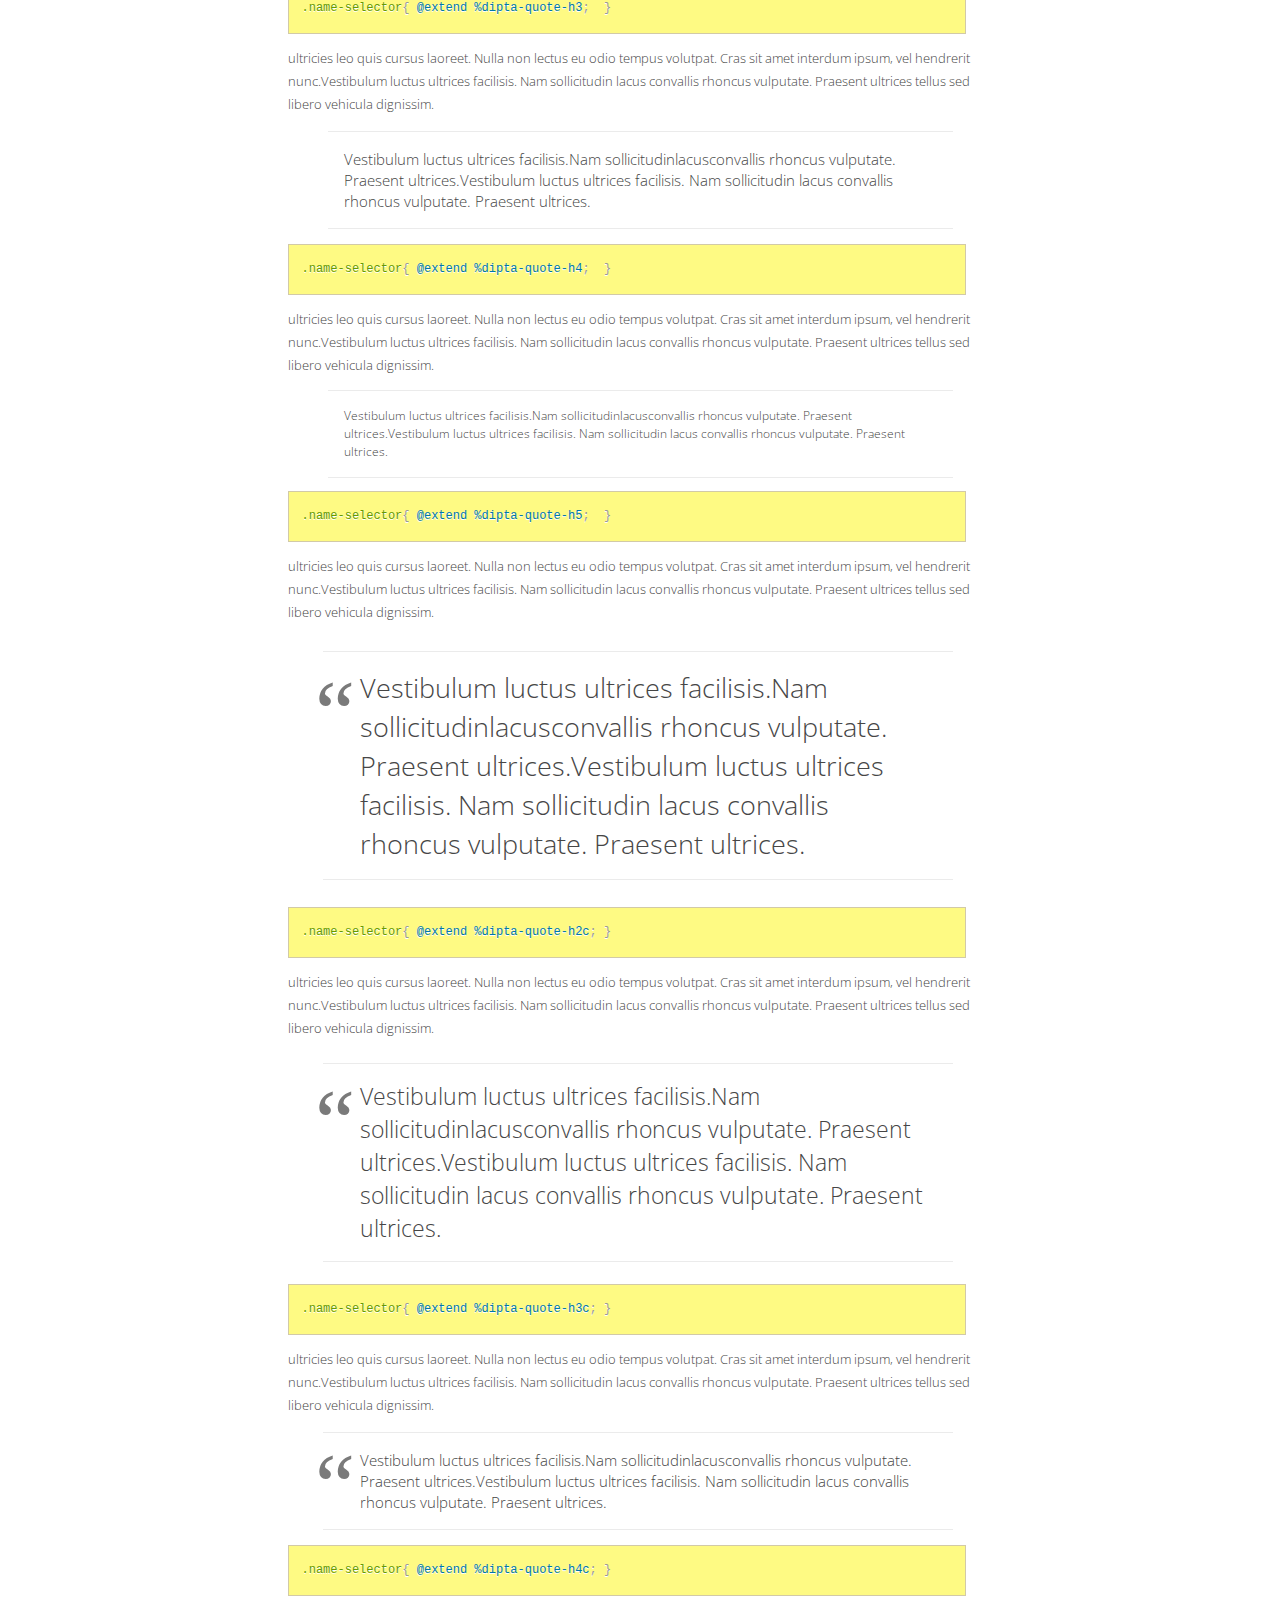
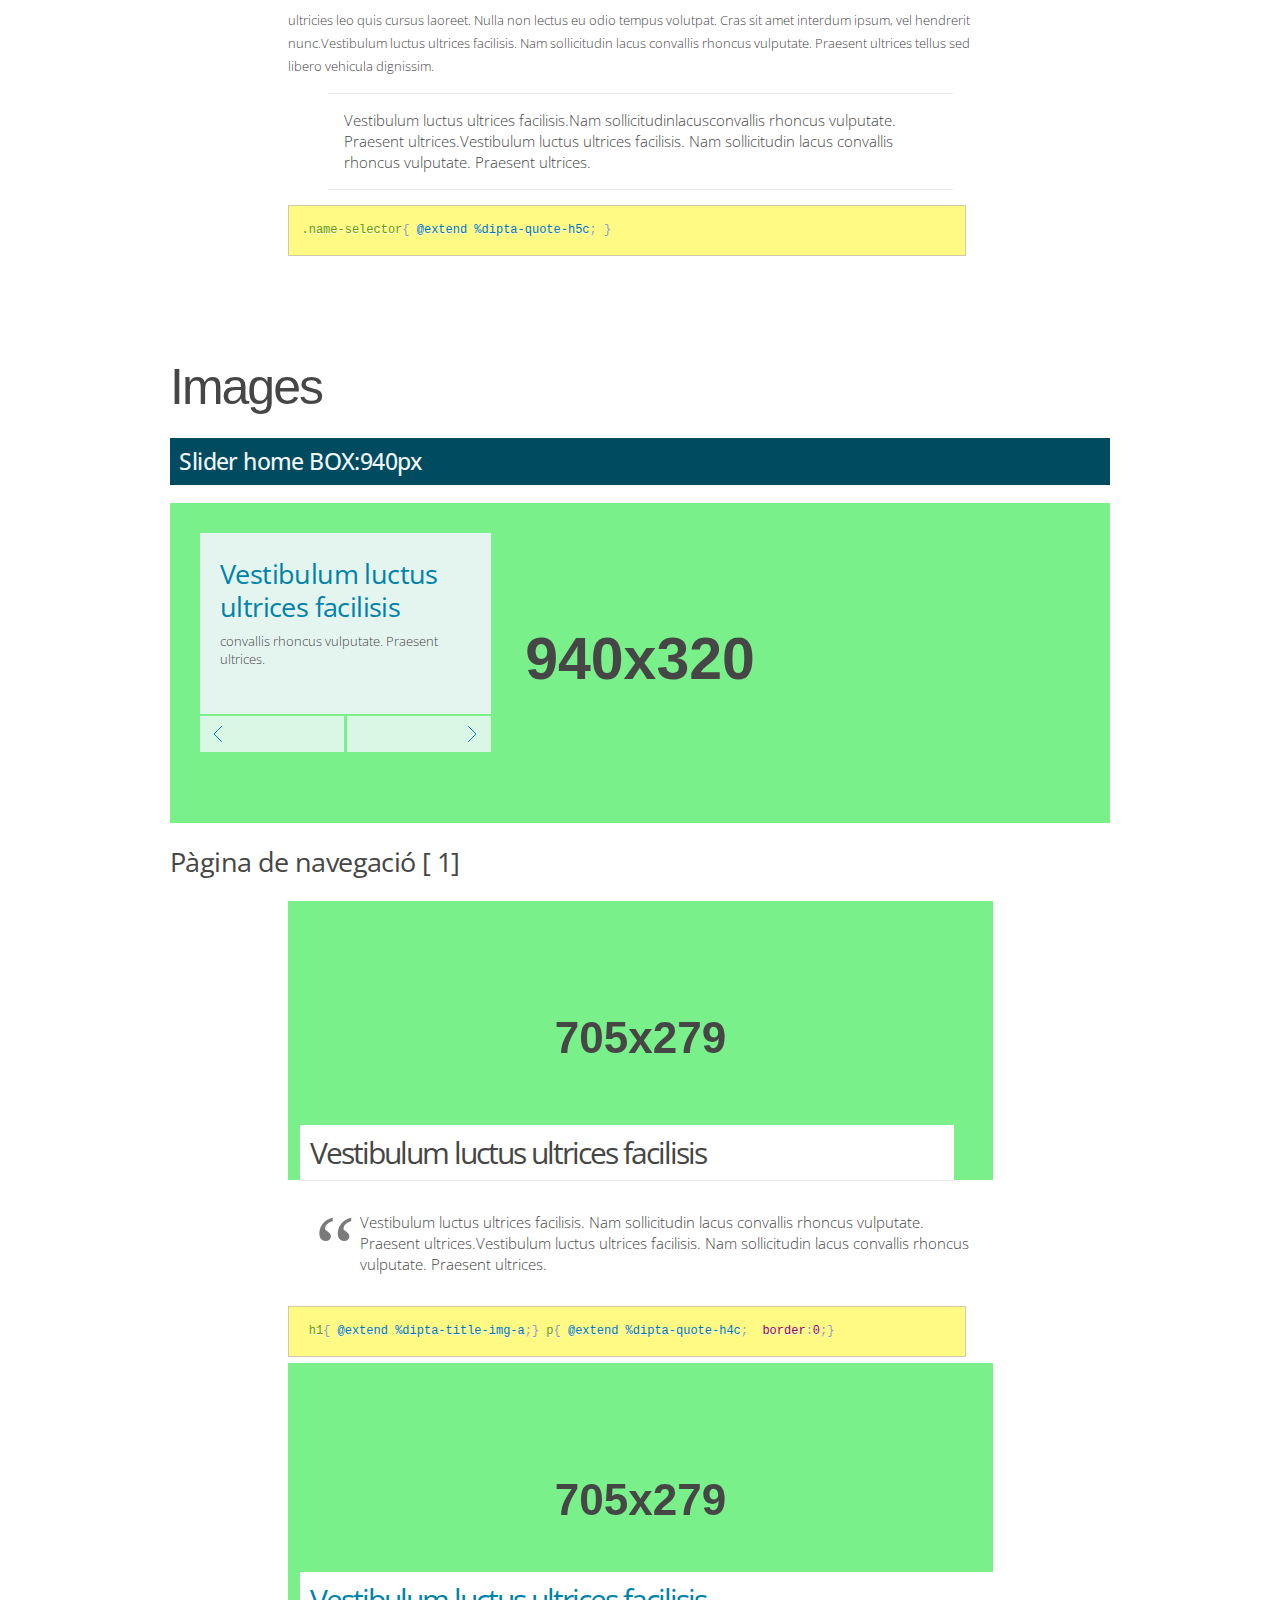
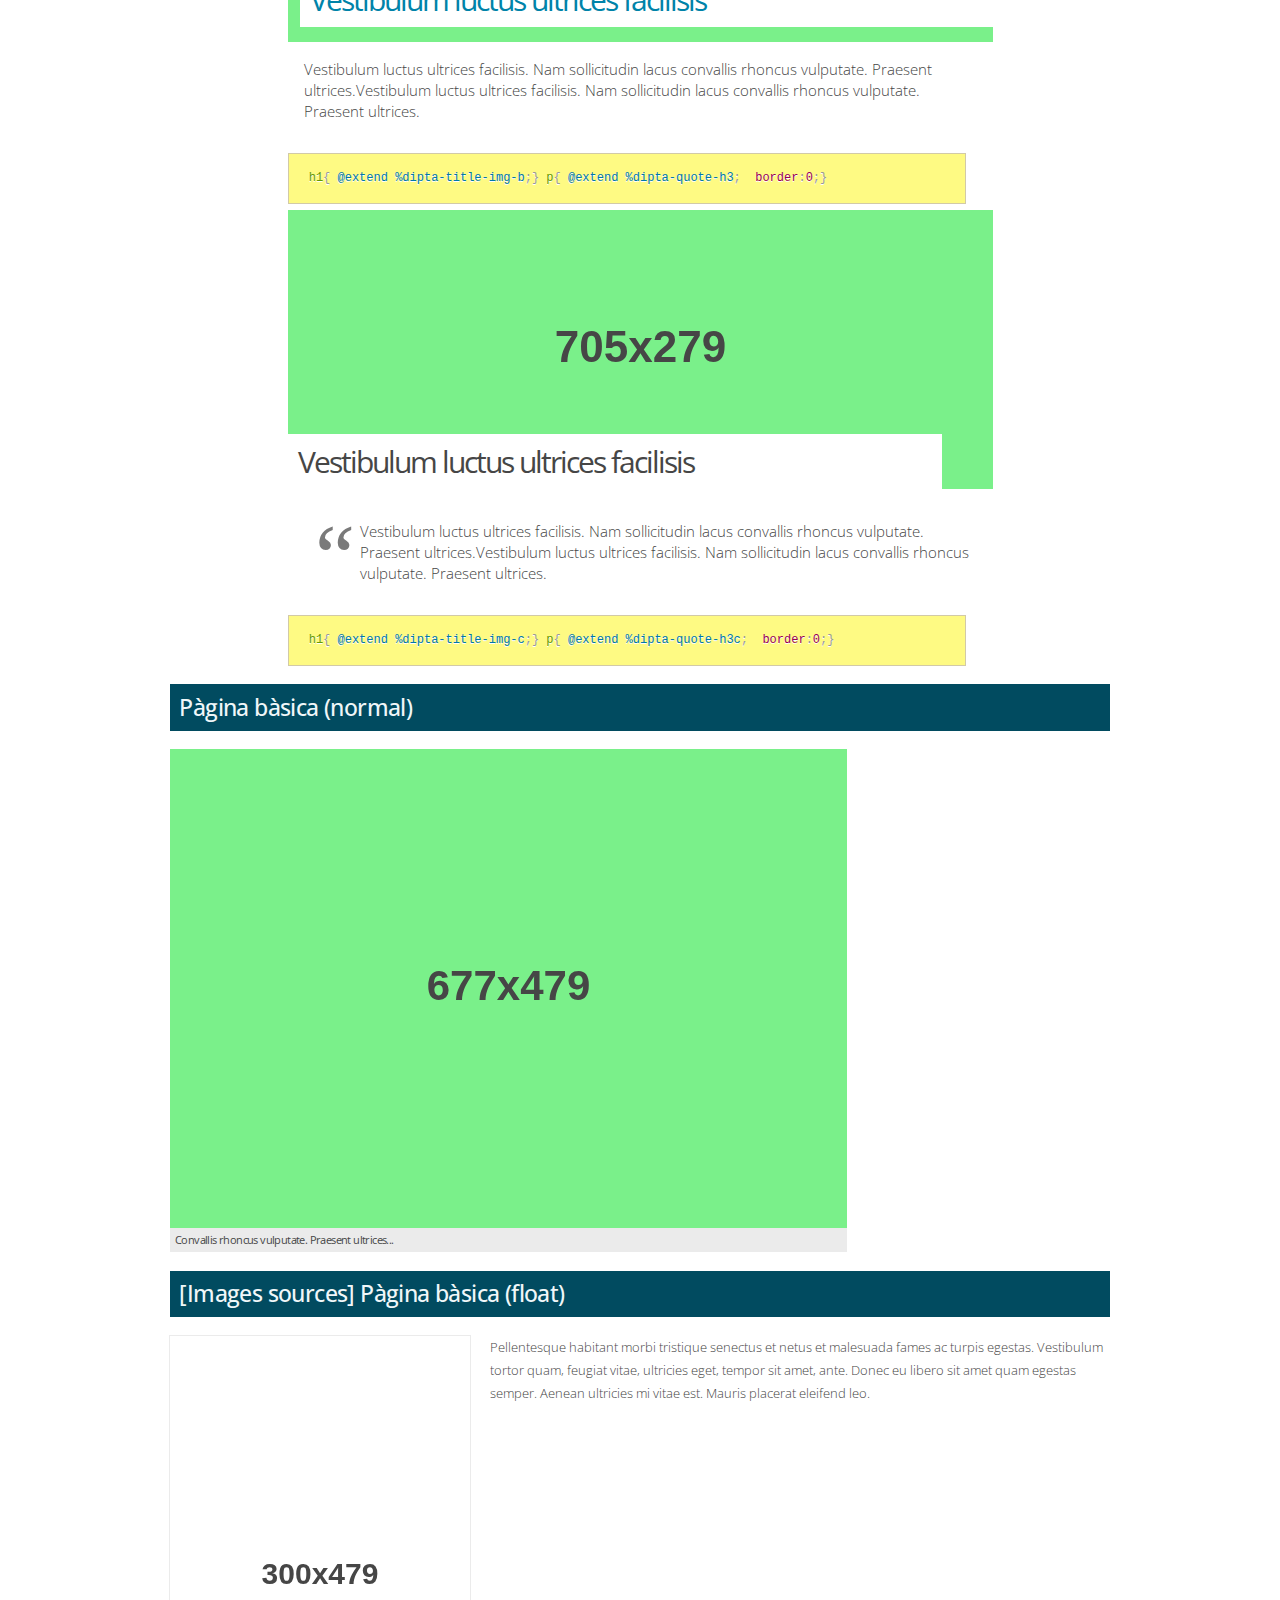
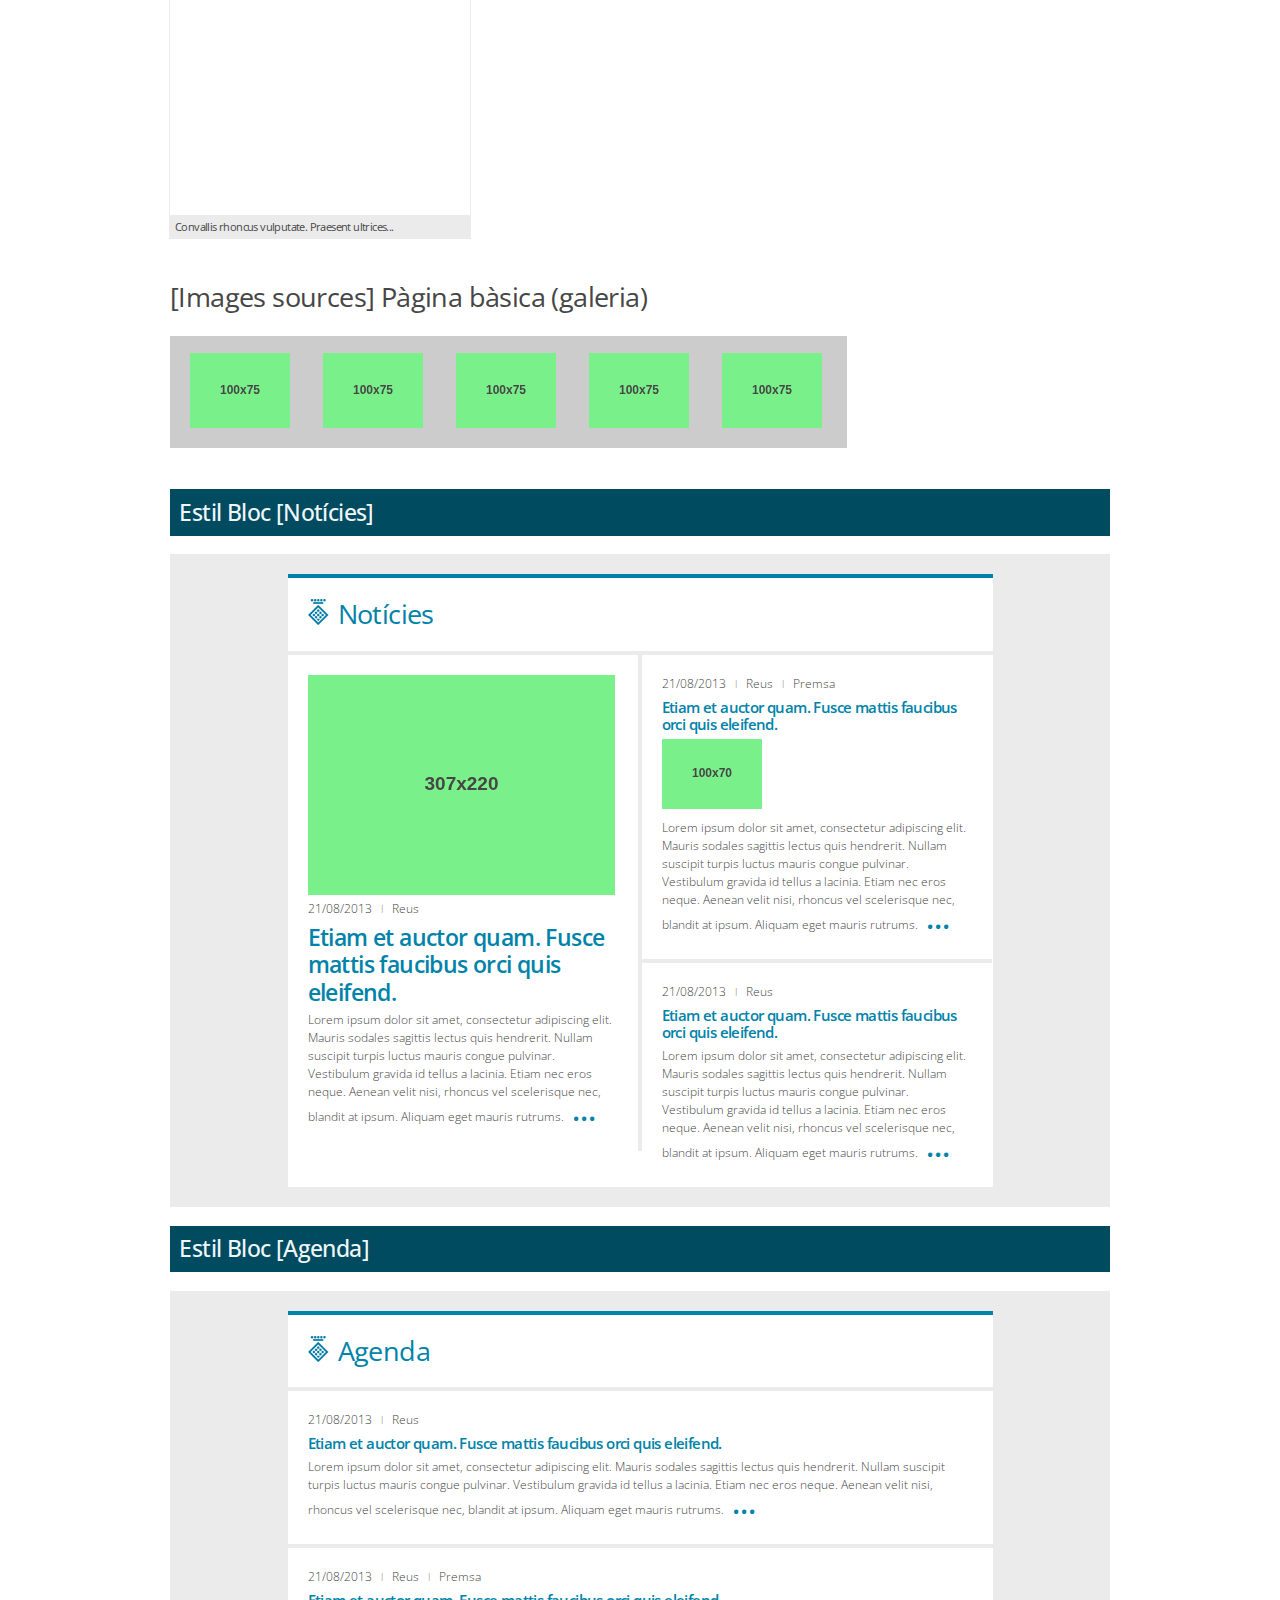
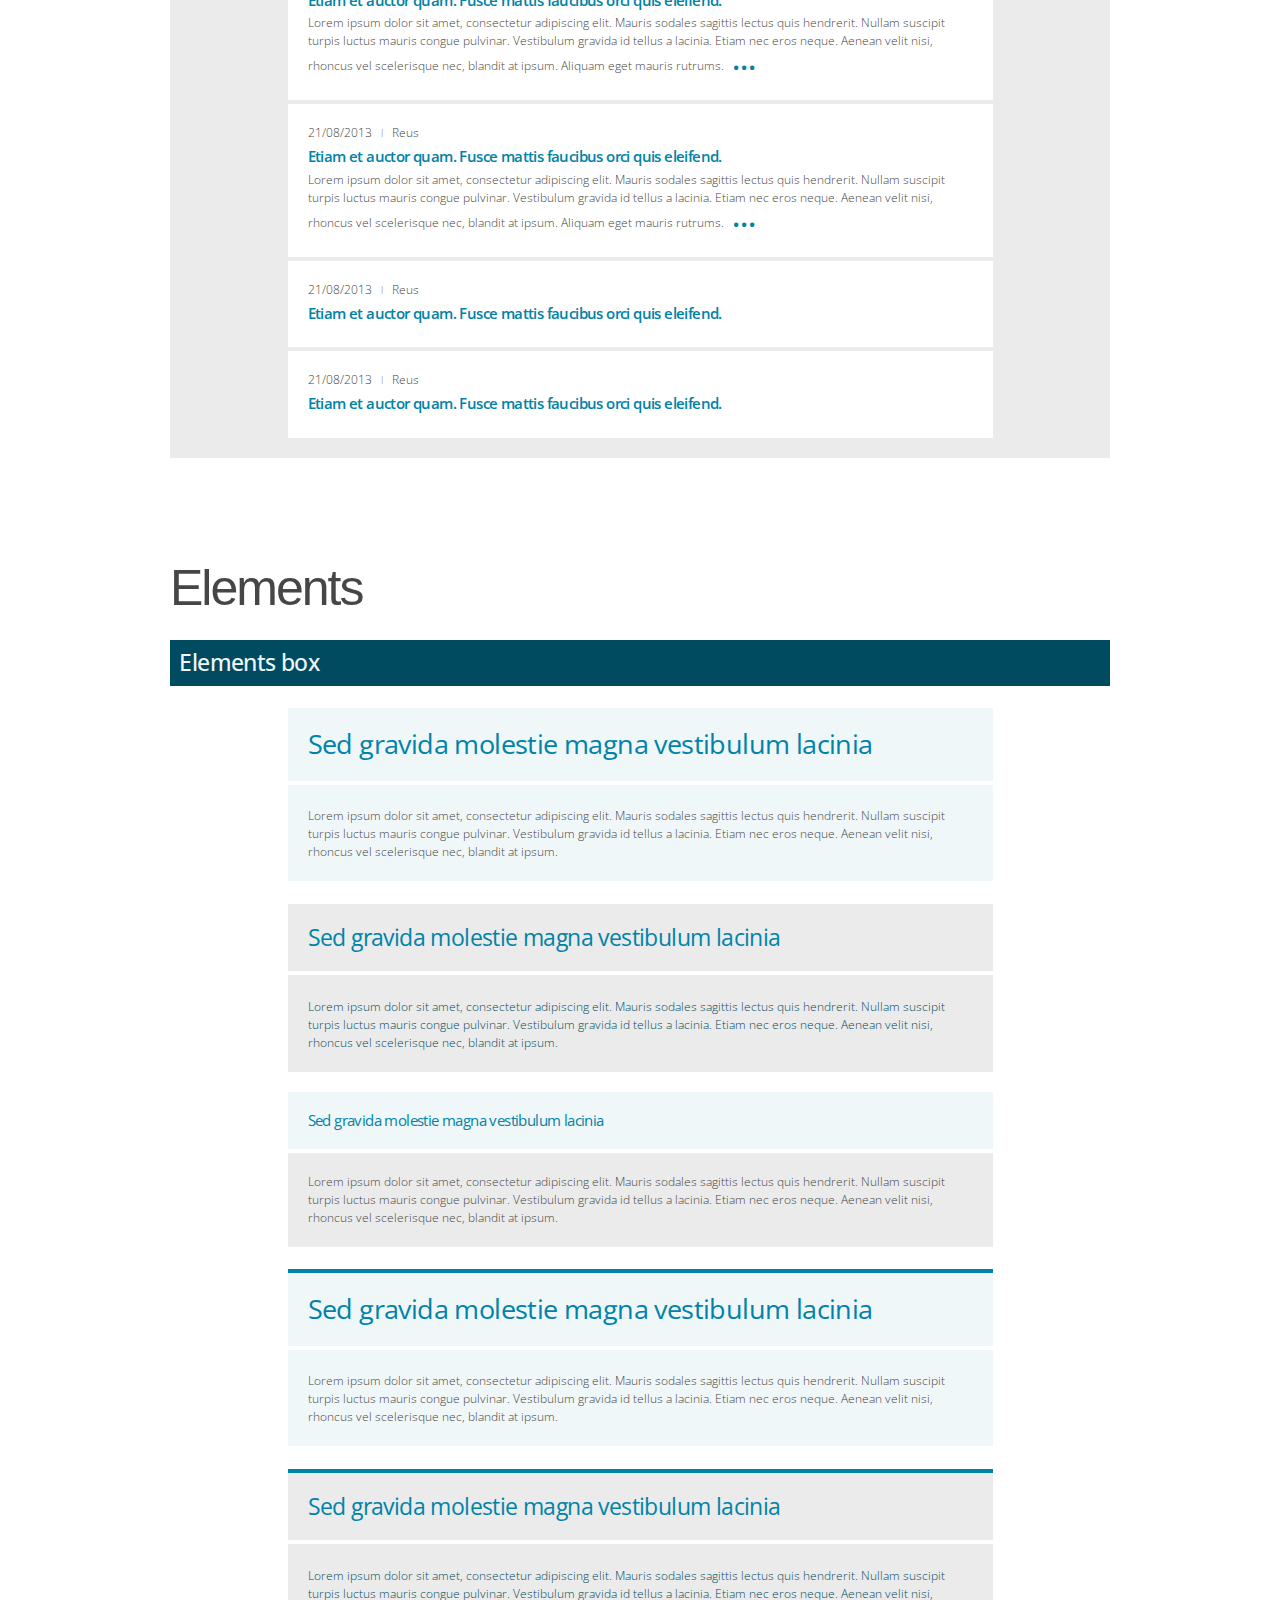
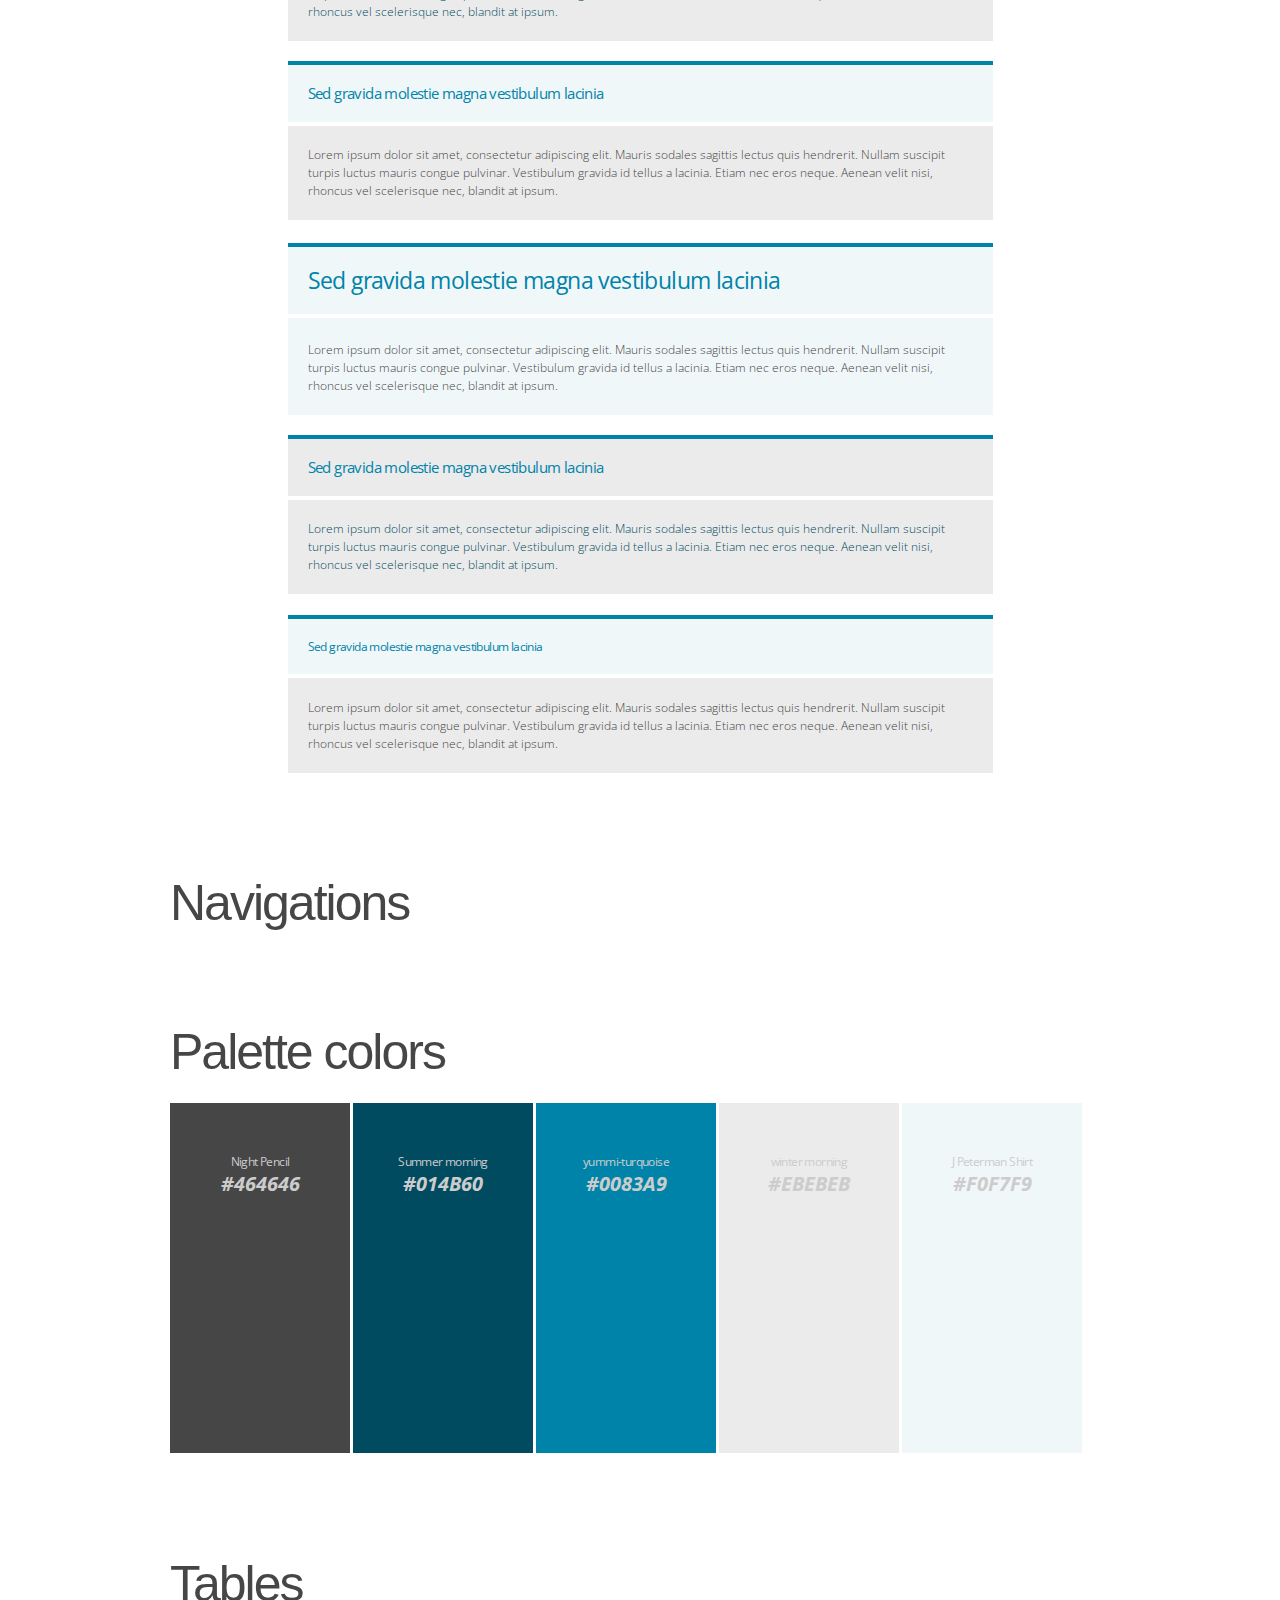
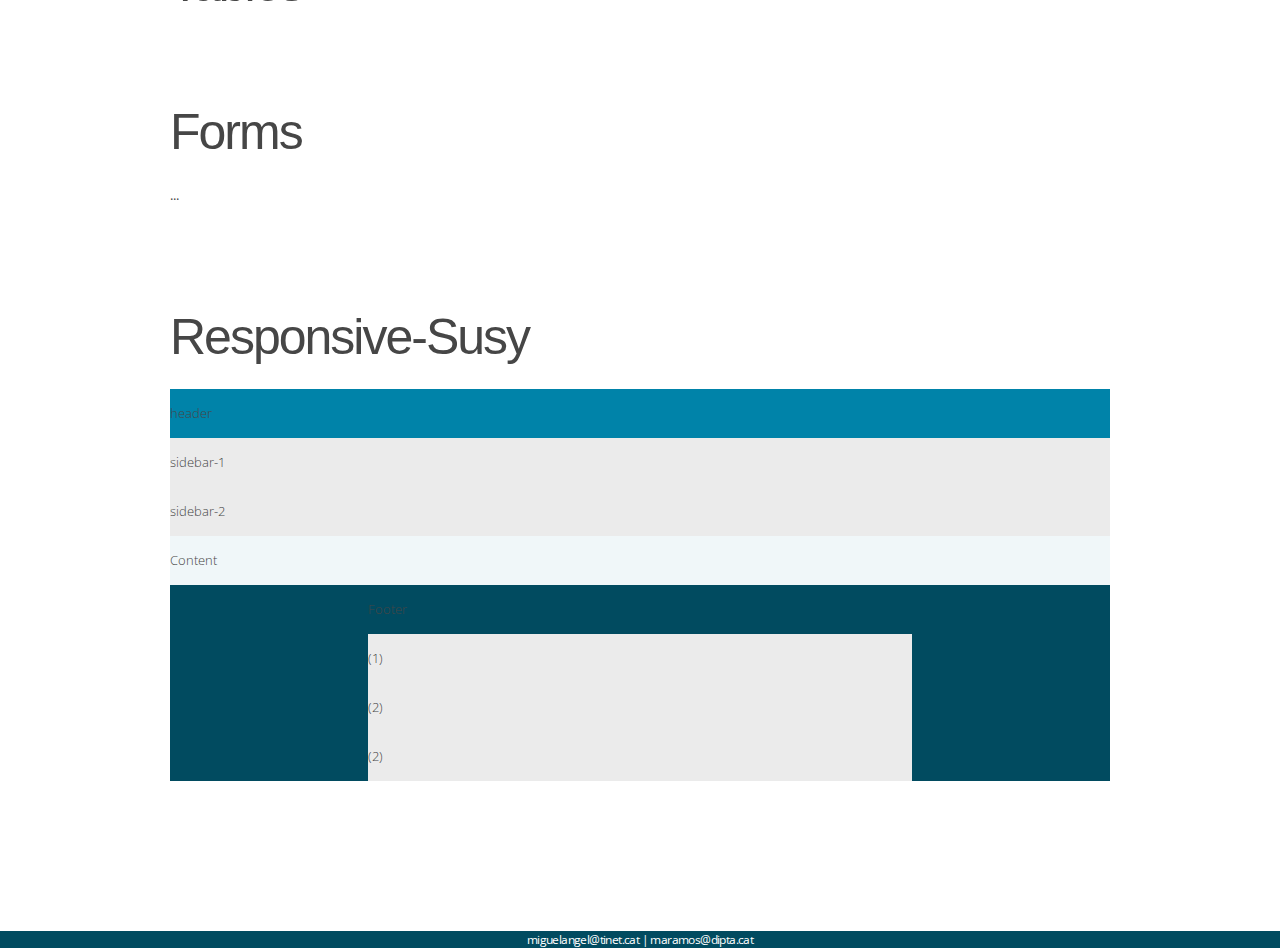
==== commit 6a87e1e8: "Test responsive susy home" ====
--- a/index.html
+++ b/index.html
@@ -192,7 +192,7 @@
 
 		<h2 class="title-doc">Slider home BOX:940px</h2>
 		<article class="slider-home">
-			<img src="holder.js/940x320/#7AF08A:#464646">
+			<img src="holder.js/940x320/#7AF08A:#464646"/>
 			<div class="dipta-slider-home">
 				<div class="info-banner">
 				<h2>Vestibulum luctus ultrices facilisis </h2>
--- a/css/layout/responsive-custom.css
+++ b/css/layout/responsive-custom.css
@@ -1,4 +1,4 @@
-@charset "CP850";
+@charset "UTF-8";
 @import url(http://fonts.googleapis.com/css?family=Droid+Sans:400,700);
 @import url(http://fonts.googleapis.com/css?family=Roboto+Condensed:400,300,700);
 @import url(http://fonts.googleapis.com/css?family=Open+Sans:400,700,300,600,800);
@@ -11,8 +11,8 @@
 */
 /**
  * @file
- * Creation for compass - Front-end framework de  la Diputaci� de Tarragona.
- * @Miguel �ngel Ramos.
+ * Creation for compass - Front-end framework de  la Diputació de Tarragona.
+ * @Miguel Ángel Ramos.
  *
  */
 /* Compass*/
@@ -27,7 +27,7 @@
 pre[class*="language-"] {
   color: black;
   text-shadow: 0 1px white;
-  font-family: Consolas, Monaco, "Andale Mono", monospace;
+  font-family: Consolas, Monaco, 'Andale Mono', monospace;
   direction: ltr;
   text-align: left;
   white-space: pre;
@@ -64,7 +64,7 @@
 /* line 45, ../../sass/creation/base/_syntax.scss */
 pre[class*="language-"] {
   padding: 1em;
-  margin: 0.5em 0;
+  margin: .5em 0;
   overflow: auto;
 }
 
@@ -73,7 +73,7 @@
 pre[class*="language-"] {
   /* #FEFA83  #f5f2f0 #FFFBEA #FEFA83;*/
   background: #FEFA83;
-  border: 1px solid #d2caa7;
+  border: 1px solid #D2CAA7;
 }
 
 /* Inline code */
@@ -181,7 +181,7 @@
   top: .4em;
   left: .6em;
   min-width: 1em;
-  padding: 0 0.5em;
+  padding: 0 .5em;
   background-color: rgba(153, 122, 102, 0.4);
   color: #f5f2f0;
   font: bold 65%/1.5 sans-serif;
@@ -221,7 +221,7 @@
   width: 3em;
   /* works for line-numbers below 1000 lines */
   letter-spacing: -1px;
-  border-right: 1px solid #999999;
+  border-right: 1px solid #999;
   -webkit-user-select: none;
   -moz-user-select: none;
   -ms-user-select: none;
@@ -433,7 +433,7 @@
 */
 /* Titles Images */
 /*Slider -home */
-/* line 33, ../../sass/creation/custom/_images.scss */
+/* line 35, ../../sass/creation/custom/_images.scss */
 .btn-slider-left {
   display: inline-block;
   height: 36px;
@@ -445,12 +445,12 @@
   text-indent: -119988px;
 }
 
-/* line 39, ../../sass/creation/custom/_images.scss */
+/* line 41, ../../sass/creation/custom/_images.scss */
 .btn-slider-left:hover {
   background-image: url("../images/bg-slideshowarrowlefthover.png");
 }
 
-/* line 40, ../../sass/creation/custom/_images.scss */
+/* line 42, ../../sass/creation/custom/_images.scss */
 .btn-slider-rigth {
   height: 36px;
   width: 144px;
@@ -462,18 +462,18 @@
   text-indent: -119988px;
 }
 
-/* line 46, ../../sass/creation/custom/_images.scss */
+/* line 48, ../../sass/creation/custom/_images.scss */
 .btn-slider-rigth:hover {
   background-image: url("../images/bg-slideshowarrowrighthover.png");
 }
 
-/* line 48, ../../sass/creation/custom/_images.scss */
+/* line 50, ../../sass/creation/custom/_images.scss */
 .dipta-galeria {
   background-color: #ccc;
   width: 677px;
   height: 112;
 }
-/* line 49, ../../sass/creation/custom/_images.scss */
+/* line 51, ../../sass/creation/custom/_images.scss */
 .dipta-galeria img {
   margin: 1.7rem 1rem 0 2rem;
 }
@@ -488,7 +488,7 @@
 *	Menus + breadcrums + box navigations
 *
 */
-/* line 26, ../../sass/creation/_creation.scss */
+/* line 25, ../../sass/creation/_creation.scss */
 html {
   color: #464646;
   font-size: 62.5%;
@@ -496,7 +496,7 @@
   /*responsive-creation.scss*/
 }
 
-/* line 32, ../../sass/creation/_creation.scss */
+/* line 31, ../../sass/creation/_creation.scss */
 body {
   /*$font1: 'Open Sans', sans-serif;*/
   margin: 0;
@@ -505,24 +505,24 @@
   line-height: 2.3rem;
 }
 
-/* Visual Grid Susy*/
+/* Visual Grid Susy for REM 1rem=>10px*/
 /* line 25, ../../sass/layout/_responsive-creation.scss */
 html {
   /*Typography responsive for compass breakpoints*/
 }
-@media (max-width: 30em) {
+@media (max-width: 32em) {
   /* line 25, ../../sass/layout/_responsive-creation.scss */
   html {
     font-size: 62.5%;
   }
 }
-@media (min-width: 30em) and (max-width: 59em) {
+@media (min-width: 32.1em) and (max-width: 78em) {
   /* line 25, ../../sass/layout/_responsive-creation.scss */
   html {
     font-size: 62.5%;
   }
 }
-@media (min-width: 59.18em) {
+@media (min-width: 130em) {
   /* line 25, ../../sass/layout/_responsive-creation.scss */
   html {
     font-size: 62.5%;
@@ -533,15 +533,18 @@
 #s8 {
   /*Container*/
   *zoom: 1;
-  max-width: 74.6em;
-  _width: 74.6em;
-  padding-left: 1em;
-  padding-right: 1em;
+  max-width: 1504px;
+  max-width: 94rem;
+  _width: 1504px;
+  padding-left: 32px;
+  padding-left: 2rem;
+  padding-right: 32px;
+  padding-right: 2rem;
   margin-left: auto;
   margin-right: auto;
   /*mobile first*/
 }
-/* line 38, ../../../../../Ruby193/lib/ruby/gems/1.9.1/gems/compass-0.12.2/frameworks/compass/stylesheets/compass/utilities/general/_clearfix.scss */
+/* line 38, ../../../../../../../Users/miguelangel/.rvm/gems/ruby-2.0.0-p247/gems/compass-0.12.2/frameworks/compass/stylesheets/compass/utilities/general/_clearfix.scss */
 #s8:after {
   content: "";
   display: table;
@@ -554,10 +557,10 @@
   width: 100%;
   float: right;
   margin-right: 0;
-  *margin-left: -1em;
-  display: inline;
-}
-@media (min-width: 30em) and (max-width: 59em) {
+  *margin-left: -2rem;
+  display: inline;
+}
+@media (min-width: 32.1em) and (max-width: 78em) {
   /* line 37, ../../sass/layout/_responsive-creation.scss */
   #s8 .header {
     width: 100%;
@@ -565,7 +568,7 @@
     margin-right: 0;
   }
 }
-@media (min-width: 59.18em) {
+@media (min-width: 32.1em) and (max-width: 78em) {
   /* line 37, ../../sass/layout/_responsive-creation.scss */
   #s8 .header {
     width: 100%;
@@ -573,199 +576,236 @@
     margin-right: 0;
   }
 }
-/* line 43, ../../sass/layout/_responsive-creation.scss */
+@media (min-width: 130em) {
+  /* line 37, ../../sass/layout/_responsive-creation.scss */
+  #s8 .header {
+    width: 100%;
+    float: right;
+    margin-right: 0;
+  }
+}
+/* line 44, ../../sass/layout/_responsive-creation.scss */
 #s8 .sidebar-1 {
   background-color: #ebebeb;
   width: 100%;
   float: left;
-  margin-right: 3.27869%;
-  display: inline;
-}
-@media (min-width: 30em) and (max-width: 59em) {
-  /* line 43, ../../sass/layout/_responsive-creation.scss */
+  margin-right: 5.26316%;
+  display: inline;
+}
+@media (min-width: 32.1em) and (max-width: 78em) {
+  /* line 44, ../../sass/layout/_responsive-creation.scss */
   #s8 .sidebar-1 {
-    width: 23.99464%;
+    width: 23.40426%;
     float: left;
-    margin-right: 1.34048%;
-  }
-}
-@media (min-width: 59.18em) {
-  /* line 43, ../../sass/layout/_responsive-creation.scss */
+    margin-right: 2.12766%;
+  }
+}
+@media (min-width: 130em) {
+  /* line 44, ../../sass/layout/_responsive-creation.scss */
   #s8 .sidebar-1 {
-    width: 24.2485%;
+    width: 23.80952%;
     float: left;
-    margin-right: 1.002%;
-  }
-}
-/* line 48, ../../sass/layout/_responsive-creation.scss */
+    margin-right: 1.5873%;
+  }
+}
+/* line 49, ../../sass/layout/_responsive-creation.scss */
 #s8 .sidebar-2 {
   background-color: #ebebeb;
   width: 100%;
   float: left;
-  margin-right: 3.27869%;
-  display: inline;
-}
-@media (min-width: 30em) and (max-width: 59em) {
-  /* line 48, ../../sass/layout/_responsive-creation.scss */
+  margin-right: 5.26316%;
+  display: inline;
+}
+@media (min-width: 32.1em) and (max-width: 78em) {
+  /* line 49, ../../sass/layout/_responsive-creation.scss */
   #s8 .sidebar-2 {
-    width: 74.66488%;
-    float: right;
-    margin-right: 0;
-  }
-}
-@media (min-width: 59.18em) {
-  /* line 48, ../../sass/layout/_responsive-creation.scss */
+    width: 74.46809%;
+    float: right;
+    margin-right: 0;
+  }
+}
+@media (min-width: 130em) {
+  /* line 49, ../../sass/layout/_responsive-creation.scss */
   #s8 .sidebar-2 {
-    width: 24.2485%;
-    float: right;
-    margin-right: 0;
-  }
-}
-/* line 53, ../../sass/layout/_responsive-creation.scss */
+    width: 23.80952%;
+    float: right;
+    margin-right: 0;
+  }
+}
+/* line 54, ../../sass/layout/_responsive-creation.scss */
 #s8 .content {
   background-color: #f0f7f9;
   /*omega = eliminar gutter-width*/
   width: 100%;
   float: left;
-  margin-right: 3.27869%;
-  display: inline;
-}
-@media (min-width: 30em) and (max-width: 59em) {
-  /* line 53, ../../sass/layout/_responsive-creation.scss */
+  margin-right: 5.26316%;
+  display: inline;
+}
+@media (min-width: 32.1em) and (max-width: 78em) {
+  /* line 54, ../../sass/layout/_responsive-creation.scss */
   #s8 .content {
     width: 100%;
     float: left;
-    margin-right: 1.34048%;
-  }
-}
-@media (min-width: 59.18em) {
-  /* line 53, ../../sass/layout/_responsive-creation.scss */
+    margin-right: 2.12766%;
+  }
+}
+@media (min-width: 130em) {
+  /* line 54, ../../sass/layout/_responsive-creation.scss */
   #s8 .content {
-    width: 49.499%;
+    width: 49.20635%;
     float: left;
-    margin-right: 1.002%;
-  }
-}
-/* line 59, ../../sass/layout/_responsive-creation.scss */
+    margin-right: 1.5873%;
+  }
+}
+/* line 60, ../../sass/layout/_responsive-creation.scss */
 #s8 .footer {
   background-color: #014b60;
   /*omega = eliminar gutter-width*/
-  padding-right: 20.65574%;
-  padding-left: 20.65574%;
-  width: 58.68852%;
+  padding-right: 21.05263%;
+  padding-left: 21.05263%;
+  width: 57.89474%;
   float: left;
-  margin-right: 3.27869%;
+  margin-right: 5.26316%;
   display: inline;
   /*responsive footer*/
 }
-@media (min-width: 30em) and (max-width: 59em) {
-  /* line 59, ../../sass/layout/_responsive-creation.scss */
+@media (min-width: 32.1em) and (max-width: 78em) {
+  /* line 60, ../../sass/layout/_responsive-creation.scss */
   #s8 .footer {
-    padding-right: 8.44504%;
-    padding-left: 8.44504%;
-    width: 83.10992%;
+    padding-right: 8.51064%;
+    padding-left: 8.51064%;
+    width: 82.97872%;
     float: left;
-    margin-right: 1.34048%;
-  }
-}
-@media (min-width: 59.18em) {
-  /* line 59, ../../sass/layout/_responsive-creation.scss */
+    margin-right: 2.12766%;
+  }
+}
+@media (min-width: 130em) {
+  /* line 60, ../../sass/layout/_responsive-creation.scss */
   #s8 .footer {
-    padding-right: 6.31263%;
-    padding-left: 6.31263%;
-    width: 87.37475%;
+    padding-right: 6.34921%;
+    padding-left: 6.34921%;
+    width: 87.30159%;
     float: left;
-    margin-right: 1.002%;
-  }
-}
-/* line 66, ../../sass/layout/_responsive-creation.scss */
+    margin-right: 1.5873%;
+  }
+}
+/* line 67, ../../sass/layout/_responsive-creation.scss */
 #s8 .footer .footer-1 {
   background-color: #ebebeb;
   width: 100%;
   float: left;
-  margin-right: 3.27869%;
-  display: inline;
-}
-@media (min-width: 30em) and (max-width: 59em) {
-  /* line 66, ../../sass/layout/_responsive-creation.scss */
+  margin-right: 5.26316%;
+  display: inline;
+}
+@media (min-width: 32.1em) and (max-width: 78em) {
+  /* line 67, ../../sass/layout/_responsive-creation.scss */
   #s8 .footer .footer-1 {
-    width: 23.99464%;
+    width: 23.40426%;
     float: left;
-    margin-right: 1.34048%;
-  }
-}
-@media (min-width: 59.18em) {
-  /* line 66, ../../sass/layout/_responsive-creation.scss */
+    margin-right: 2.12766%;
+  }
+}
+@media (min-width: 130em) {
+  /* line 67, ../../sass/layout/_responsive-creation.scss */
   #s8 .footer .footer-1 {
-    width: 24.2485%;
+    width: 23.80952%;
     float: left;
-    margin-right: 1.002%;
-  }
-}
-/* line 71, ../../sass/layout/_responsive-creation.scss */
+    margin-right: 1.5873%;
+  }
+}
+/* line 72, ../../sass/layout/_responsive-creation.scss */
 #s8 .footer .footer-3 {
   background-color: #ebebeb;
   width: 100%;
   float: left;
-  margin-right: 3.27869%;
-  display: inline;
-}
-@media (min-width: 30em) and (max-width: 59em) {
-  /* line 71, ../../sass/layout/_responsive-creation.scss */
+  margin-right: 5.26316%;
+  display: inline;
+}
+@media (min-width: 32.1em) and (max-width: 78em) {
+  /* line 72, ../../sass/layout/_responsive-creation.scss */
   #s8 .footer .footer-3 {
-    width: 23.99464%;
-    float: right;
-    margin-right: 0;
-  }
-}
-@media (min-width: 59.18em) {
-  /* line 71, ../../sass/layout/_responsive-creation.scss */
+    width: 23.40426%;
+    float: right;
+    margin-right: 0;
+  }
+}
+@media (min-width: 130em) {
+  /* line 72, ../../sass/layout/_responsive-creation.scss */
   #s8 .footer .footer-3 {
-    width: 24.2485%;
-    float: right;
-    margin-right: 0;
-  }
-}
-/* line 76, ../../sass/layout/_responsive-creation.scss */
+    width: 23.80952%;
+    float: right;
+    margin-right: 0;
+  }
+}
+/* line 77, ../../sass/layout/_responsive-creation.scss */
 #s8 .footer .footer-2 {
   background-color: #ebebeb;
   width: 100%;
   float: left;
-  margin-right: 3.27869%;
-  display: inline;
-}
-@media (min-width: 30em) and (max-width: 59em) {
-  /* line 76, ../../sass/layout/_responsive-creation.scss */
+  margin-right: 5.26316%;
+  display: inline;
+}
+@media (min-width: 32.1em) and (max-width: 78em) {
+  /* line 77, ../../sass/layout/_responsive-creation.scss */
   #s8 .footer .footer-2 {
-    width: 49.32976%;
+    width: 48.93617%;
     float: left;
-    margin-right: 1.34048%;
-  }
-}
-@media (min-width: 59.18em) {
-  /* line 76, ../../sass/layout/_responsive-creation.scss */
+    margin-right: 2.12766%;
+  }
+}
+@media (min-width: 130em) {
+  /* line 77, ../../sass/layout/_responsive-creation.scss */
   #s8 .footer .footer-2 {
-    width: 49.499%;
+    width: 49.20635%;
     float: left;
-    margin-right: 1.002%;
-  }
-}
-
-/* Exemple zen-susy.html */
-/* line 7, ../../sass/layout/responsive-custom.scss */
+    margin-right: 1.5873%;
+  }
+}
+
+/* line 4, ../../sass/layout/responsive-custom.scss */
+.contextual-links-wrapper, .element-invisible {
+  display: none;
+}
+
+/* Fila header top*/
+/* line 8, ../../sass/layout/responsive-custom.scss */
 .region-header {
   *zoom: 1;
-  max-width: 74.6em;
-  _width: 74.6em;
-  padding-left: 1em;
-  padding-right: 1em;
+  max-width: 1504px;
+  max-width: 94rem;
+  _width: 1504px;
+  padding-left: 32px;
+  padding-left: 2rem;
+  padding-right: 32px;
+  padding-right: 2rem;
   margin-left: auto;
   margin-right: auto;
-  background-image: -webkit-gradient(linear, 0% 50%, 100% 50%, color-stop(0%, #a9ecff), color-stop(0%, #dcf7ff), color-stop(7.10456%, #dcf7ff), color-stop(7.10456%, #a9ecff), color-stop(8.44504%, #a9ecff), color-stop(8.44504%, #dcf7ff), color-stop(15.5496%, #dcf7ff), color-stop(15.5496%, #a9ecff), color-stop(16.89008%, #a9ecff), color-stop(16.89008%, #dcf7ff), color-stop(23.99464%, #dcf7ff), color-stop(23.99464%, #a9ecff), color-stop(25.33512%, #a9ecff), color-stop(25.33512%, #dcf7ff), color-stop(32.43968%, #dcf7ff), color-stop(32.43968%, #a9ecff), color-stop(33.78016%, #a9ecff), color-stop(33.78016%, #dcf7ff), color-stop(40.88472%, #dcf7ff), color-stop(40.88472%, #a9ecff), color-stop(42.2252%, #a9ecff), color-stop(42.2252%, #dcf7ff), color-stop(49.32976%, #dcf7ff), color-stop(49.32976%, #a9ecff), color-stop(50.67024%, #a9ecff), color-stop(50.67024%, #dcf7ff), color-stop(57.7748%, #dcf7ff), color-stop(57.7748%, #a9ecff), color-stop(59.11528%, #a9ecff), color-stop(59.11528%, #dcf7ff), color-stop(66.21984%, #dcf7ff), color-stop(66.21984%, #a9ecff), color-stop(67.56032%, #a9ecff), color-stop(67.56032%, #dcf7ff), color-stop(74.66488%, #dcf7ff), color-stop(74.66488%, #a9ecff), color-stop(76.00536%, #a9ecff), color-stop(76.00536%, #dcf7ff), color-stop(83.10992%, #dcf7ff), color-stop(83.10992%, #a9ecff), color-stop(84.4504%, #a9ecff), color-stop(84.4504%, #dcf7ff), color-stop(91.55496%, #dcf7ff), color-stop(91.55496%, #a9ecff), color-stop(92.89544%, #a9ecff), color-stop(92.89544%, #dcf7ff), color-stop(100.0%, #dcf7ff), color-stop(100.0%, #a9ecff), color-stop(100%, #a9ecff));
-  background-image: -webkit-linear-gradient(left, #a9ecff 0%, #dcf7ff 0%, #dcf7ff 7.10456%, #a9ecff 7.10456%, #a9ecff 8.44504%, #dcf7ff 8.44504%, #dcf7ff 15.5496%, #a9ecff 15.5496%, #a9ecff 16.89008%, #dcf7ff 16.89008%, #dcf7ff 23.99464%, #a9ecff 23.99464%, #a9ecff 25.33512%, #dcf7ff 25.33512%, #dcf7ff 32.43968%, #a9ecff 32.43968%, #a9ecff 33.78016%, #dcf7ff 33.78016%, #dcf7ff 40.88472%, #a9ecff 40.88472%, #a9ecff 42.2252%, #dcf7ff 42.2252%, #dcf7ff 49.32976%, #a9ecff 49.32976%, #a9ecff 50.67024%, #dcf7ff 50.67024%, #dcf7ff 57.7748%, #a9ecff 57.7748%, #a9ecff 59.11528%, #dcf7ff 59.11528%, #dcf7ff 66.21984%, #a9ecff 66.21984%, #a9ecff 67.56032%, #dcf7ff 67.56032%, #dcf7ff 74.66488%, #a9ecff 74.66488%, #a9ecff 76.00536%, #dcf7ff 76.00536%, #dcf7ff 83.10992%, #a9ecff 83.10992%, #a9ecff 84.4504%, #dcf7ff 84.4504%, #dcf7ff 91.55496%, #a9ecff 91.55496%, #a9ecff 92.89544%, #dcf7ff 92.89544%, #dcf7ff 100.0%, #a9ecff 100.0%, #a9ecff 100%);
-  background-image: -moz-linear-gradient(left, #a9ecff 0%, #dcf7ff 0%, #dcf7ff 7.10456%, #a9ecff 7.10456%, #a9ecff 8.44504%, #dcf7ff 8.44504%, #dcf7ff 15.5496%, #a9ecff 15.5496%, #a9ecff 16.89008%, #dcf7ff 16.89008%, #dcf7ff 23.99464%, #a9ecff 23.99464%, #a9ecff 25.33512%, #dcf7ff 25.33512%, #dcf7ff 32.43968%, #a9ecff 32.43968%, #a9ecff 33.78016%, #dcf7ff 33.78016%, #dcf7ff 40.88472%, #a9ecff 40.88472%, #a9ecff 42.2252%, #dcf7ff 42.2252%, #dcf7ff 49.32976%, #a9ecff 49.32976%, #a9ecff 50.67024%, #dcf7ff 50.67024%, #dcf7ff 57.7748%, #a9ecff 57.7748%, #a9ecff 59.11528%, #dcf7ff 59.11528%, #dcf7ff 66.21984%, #a9ecff 66.21984%, #a9ecff 67.56032%, #dcf7ff 67.56032%, #dcf7ff 74.66488%, #a9ecff 74.66488%, #a9ecff 76.00536%, #dcf7ff 76.00536%, #dcf7ff 83.10992%, #a9ecff 83.10992%, #a9ecff 84.4504%, #dcf7ff 84.4504%, #dcf7ff 91.55496%, #a9ecff 91.55496%, #a9ecff 92.89544%, #dcf7ff 92.89544%, #dcf7ff 100.0%, #a9ecff 100.0%, #a9ecff 100%);
-  background-image: -o-linear-gradient(left, #a9ecff 0%, #dcf7ff 0%, #dcf7ff 7.10456%, #a9ecff 7.10456%, #a9ecff 8.44504%, #dcf7ff 8.44504%, #dcf7ff 15.5496%, #a9ecff 15.5496%, #a9ecff 16.89008%, #dcf7ff 16.89008%, #dcf7ff 23.99464%, #a9ecff 23.99464%, #a9ecff 25.33512%, #dcf7ff 25.33512%, #dcf7ff 32.43968%, #a9ecff 32.43968%, #a9ecff 33.78016%, #dcf7ff 33.78016%, #dcf7ff 40.88472%, #a9ecff 40.88472%, #a9ecff 42.2252%, #dcf7ff 42.2252%, #dcf7ff 49.32976%, #a9ecff 49.32976%, #a9ecff 50.67024%, #dcf7ff 50.67024%, #dcf7ff 57.7748%, #a9ecff 57.7748%, #a9ecff 59.11528%, #dcf7ff 59.11528%, #dcf7ff 66.21984%, #a9ecff 66.21984%, #a9ecff 67.56032%, #dcf7ff 67.56032%, #dcf7ff 74.66488%, #a9ecff 74.66488%, #a9ecff 76.00536%, #dcf7ff 76.00536%, #dcf7ff 83.10992%, #a9ecff 83.10992%, #a9ecff 84.4504%, #dcf7ff 84.4504%, #dcf7ff 91.55496%, #a9ecff 91.55496%, #a9ecff 92.89544%, #dcf7ff 92.89544%, #dcf7ff 100.0%, #a9ecff 100.0%, #a9ecff 100%);
-  background-image: linear-gradient(left, #a9ecff 0%, #dcf7ff 0%, #dcf7ff 7.10456%, #a9ecff 7.10456%, #a9ecff 8.44504%, #dcf7ff 8.44504%, #dcf7ff 15.5496%, #a9ecff 15.5496%, #a9ecff 16.89008%, #dcf7ff 16.89008%, #dcf7ff 23.99464%, #a9ecff 23.99464%, #a9ecff 25.33512%, #dcf7ff 25.33512%, #dcf7ff 32.43968%, #a9ecff 32.43968%, #a9ecff 33.78016%, #dcf7ff 33.78016%, #dcf7ff 40.88472%, #a9ecff 40.88472%, #a9ecff 42.2252%, #dcf7ff 42.2252%, #dcf7ff 49.32976%, #a9ecff 49.32976%, #a9ecff 50.67024%, #dcf7ff 50.67024%, #dcf7ff 57.7748%, #a9ecff 57.7748%, #a9ecff 59.11528%, #dcf7ff 59.11528%, #dcf7ff 66.21984%, #a9ecff 66.21984%, #a9ecff 67.56032%, #dcf7ff 67.56032%, #dcf7ff 74.66488%, #a9ecff 74.66488%, #a9ecff 76.00536%, #dcf7ff 76.00536%, #dcf7ff 83.10992%, #a9ecff 83.10992%, #a9ecff 84.4504%, #dcf7ff 84.4504%, #dcf7ff 91.55496%, #a9ecff 91.55496%, #a9ecff 92.89544%, #dcf7ff 92.89544%, #dcf7ff 100.0%, #a9ecff 100.0%, #a9ecff 100%);
+}
+/* line 38, ../../../../../../../Users/miguelangel/.rvm/gems/ruby-2.0.0-p247/gems/compass-0.12.2/frameworks/compass/stylesheets/compass/utilities/general/_clearfix.scss */
+.region-header:after {
+  content: "";
+  display: table;
+  clear: both;
+}
+
+/* Fila header*/
+/* line 12, ../../sass/layout/responsive-custom.scss */
+.header-content {
+  *zoom: 1;
+  max-width: 1504px;
+  max-width: 94rem;
+  _width: 1504px;
+  padding-left: 32px;
+  padding-left: 2rem;
+  padding-right: 32px;
+  padding-right: 2rem;
+  margin-left: auto;
+  margin-right: auto;
+  background-image: -webkit-gradient(linear, 0% 50%, 100% 50%, color-stop(0%, #a9ecff), color-stop(0%, #dcf7ff), color-stop(6.38298%, #dcf7ff), color-stop(6.38298%, #a9ecff), color-stop(8.51064%, #a9ecff), color-stop(8.51064%, #dcf7ff), color-stop(14.89362%, #dcf7ff), color-stop(14.89362%, #a9ecff), color-stop(17.02128%, #a9ecff), color-stop(17.02128%, #dcf7ff), color-stop(23.40426%, #dcf7ff), color-stop(23.40426%, #a9ecff), color-stop(25.53191%, #a9ecff), color-stop(25.53191%, #dcf7ff), color-stop(31.91489%, #dcf7ff), color-stop(31.91489%, #a9ecff), color-stop(34.04255%, #a9ecff), color-stop(34.04255%, #dcf7ff), color-stop(40.42553%, #dcf7ff), color-stop(40.42553%, #a9ecff), color-stop(42.55319%, #a9ecff), color-stop(42.55319%, #dcf7ff), color-stop(48.93617%, #dcf7ff), color-stop(48.93617%, #a9ecff), color-stop(51.06383%, #a9ecff), color-stop(51.06383%, #dcf7ff), color-stop(57.44681%, #dcf7ff), color-stop(57.44681%, #a9ecff), color-stop(59.57447%, #a9ecff), color-stop(59.57447%, #dcf7ff), color-stop(65.95745%, #dcf7ff), color-stop(65.95745%, #a9ecff), color-stop(68.08511%, #a9ecff), color-stop(68.08511%, #dcf7ff), color-stop(74.46809%, #dcf7ff), color-stop(74.46809%, #a9ecff), color-stop(76.59574%, #a9ecff), color-stop(76.59574%, #dcf7ff), color-stop(82.97872%, #dcf7ff), color-stop(82.97872%, #a9ecff), color-stop(85.10638%, #a9ecff), color-stop(85.10638%, #dcf7ff), color-stop(91.48936%, #dcf7ff), color-stop(91.48936%, #a9ecff), color-stop(93.61702%, #a9ecff), color-stop(93.61702%, #dcf7ff), color-stop(100%, #dcf7ff), color-stop(100%, #a9ecff), color-stop(100%, #a9ecff));
+  background-image: -webkit-linear-gradient(left, #a9ecff 0%, #dcf7ff 0%, #dcf7ff 6.38298%, #a9ecff 6.38298%, #a9ecff 8.51064%, #dcf7ff 8.51064%, #dcf7ff 14.89362%, #a9ecff 14.89362%, #a9ecff 17.02128%, #dcf7ff 17.02128%, #dcf7ff 23.40426%, #a9ecff 23.40426%, #a9ecff 25.53191%, #dcf7ff 25.53191%, #dcf7ff 31.91489%, #a9ecff 31.91489%, #a9ecff 34.04255%, #dcf7ff 34.04255%, #dcf7ff 40.42553%, #a9ecff 40.42553%, #a9ecff 42.55319%, #dcf7ff 42.55319%, #dcf7ff 48.93617%, #a9ecff 48.93617%, #a9ecff 51.06383%, #dcf7ff 51.06383%, #dcf7ff 57.44681%, #a9ecff 57.44681%, #a9ecff 59.57447%, #dcf7ff 59.57447%, #dcf7ff 65.95745%, #a9ecff 65.95745%, #a9ecff 68.08511%, #dcf7ff 68.08511%, #dcf7ff 74.46809%, #a9ecff 74.46809%, #a9ecff 76.59574%, #dcf7ff 76.59574%, #dcf7ff 82.97872%, #a9ecff 82.97872%, #a9ecff 85.10638%, #dcf7ff 85.10638%, #dcf7ff 91.48936%, #a9ecff 91.48936%, #a9ecff 93.61702%, #dcf7ff 93.61702%, #dcf7ff 100%, #a9ecff 100%, #a9ecff 100%);
+  background-image: -moz-linear-gradient(left, #a9ecff 0%, #dcf7ff 0%, #dcf7ff 6.38298%, #a9ecff 6.38298%, #a9ecff 8.51064%, #dcf7ff 8.51064%, #dcf7ff 14.89362%, #a9ecff 14.89362%, #a9ecff 17.02128%, #dcf7ff 17.02128%, #dcf7ff 23.40426%, #a9ecff 23.40426%, #a9ecff 25.53191%, #dcf7ff 25.53191%, #dcf7ff 31.91489%, #a9ecff 31.91489%, #a9ecff 34.04255%, #dcf7ff 34.04255%, #dcf7ff 40.42553%, #a9ecff 40.42553%, #a9ecff 42.55319%, #dcf7ff 42.55319%, #dcf7ff 48.93617%, #a9ecff 48.93617%, #a9ecff 51.06383%, #dcf7ff 51.06383%, #dcf7ff 57.44681%, #a9ecff 57.44681%, #a9ecff 59.57447%, #dcf7ff 59.57447%, #dcf7ff 65.95745%, #a9ecff 65.95745%, #a9ecff 68.08511%, #dcf7ff 68.08511%, #dcf7ff 74.46809%, #a9ecff 74.46809%, #a9ecff 76.59574%, #dcf7ff 76.59574%, #dcf7ff 82.97872%, #a9ecff 82.97872%, #a9ecff 85.10638%, #dcf7ff 85.10638%, #dcf7ff 91.48936%, #a9ecff 91.48936%, #a9ecff 93.61702%, #dcf7ff 93.61702%, #dcf7ff 100%, #a9ecff 100%, #a9ecff 100%);
+  background-image: -o-linear-gradient(left, #a9ecff 0%, #dcf7ff 0%, #dcf7ff 6.38298%, #a9ecff 6.38298%, #a9ecff 8.51064%, #dcf7ff 8.51064%, #dcf7ff 14.89362%, #a9ecff 14.89362%, #a9ecff 17.02128%, #dcf7ff 17.02128%, #dcf7ff 23.40426%, #a9ecff 23.40426%, #a9ecff 25.53191%, #dcf7ff 25.53191%, #dcf7ff 31.91489%, #a9ecff 31.91489%, #a9ecff 34.04255%, #dcf7ff 34.04255%, #dcf7ff 40.42553%, #a9ecff 40.42553%, #a9ecff 42.55319%, #dcf7ff 42.55319%, #dcf7ff 48.93617%, #a9ecff 48.93617%, #a9ecff 51.06383%, #dcf7ff 51.06383%, #dcf7ff 57.44681%, #a9ecff 57.44681%, #a9ecff 59.57447%, #dcf7ff 59.57447%, #dcf7ff 65.95745%, #a9ecff 65.95745%, #a9ecff 68.08511%, #dcf7ff 68.08511%, #dcf7ff 74.46809%, #a9ecff 74.46809%, #a9ecff 76.59574%, #dcf7ff 76.59574%, #dcf7ff 82.97872%, #a9ecff 82.97872%, #a9ecff 85.10638%, #dcf7ff 85.10638%, #dcf7ff 91.48936%, #a9ecff 91.48936%, #a9ecff 93.61702%, #dcf7ff 93.61702%, #dcf7ff 100%, #a9ecff 100%, #a9ecff 100%);
+  background-image: linear-gradient(left, #a9ecff 0%, #dcf7ff 0%, #dcf7ff 6.38298%, #a9ecff 6.38298%, #a9ecff 8.51064%, #dcf7ff 8.51064%, #dcf7ff 14.89362%, #a9ecff 14.89362%, #a9ecff 17.02128%, #dcf7ff 17.02128%, #dcf7ff 23.40426%, #a9ecff 23.40426%, #a9ecff 25.53191%, #dcf7ff 25.53191%, #dcf7ff 31.91489%, #a9ecff 31.91489%, #a9ecff 34.04255%, #dcf7ff 34.04255%, #dcf7ff 40.42553%, #a9ecff 40.42553%, #a9ecff 42.55319%, #dcf7ff 42.55319%, #dcf7ff 48.93617%, #a9ecff 48.93617%, #a9ecff 51.06383%, #dcf7ff 51.06383%, #dcf7ff 57.44681%, #a9ecff 57.44681%, #a9ecff 59.57447%, #dcf7ff 59.57447%, #dcf7ff 65.95745%, #a9ecff 65.95745%, #a9ecff 68.08511%, #dcf7ff 68.08511%, #dcf7ff 74.46809%, #a9ecff 74.46809%, #a9ecff 76.59574%, #dcf7ff 76.59574%, #dcf7ff 82.97872%, #a9ecff 82.97872%, #a9ecff 85.10638%, #dcf7ff 85.10638%, #dcf7ff 91.48936%, #a9ecff 91.48936%, #a9ecff 93.61702%, #dcf7ff 93.61702%, #dcf7ff 100%, #a9ecff 100%, #a9ecff 100%);
   background-position: left top;
   -webkit-background-origin: content;
   -moz-background-origin: content;
@@ -775,28 +815,123 @@
   -webkit-background-clip: content-box;
   -moz-background-clip: content-box;
   background-clip: content-box;
-}
-/* line 38, ../../../../../Ruby193/lib/ruby/gems/1.9.1/gems/compass-0.12.2/frameworks/compass/stylesheets/compass/utilities/general/_clearfix.scss */
-.region-header:after {
+  padding-top: 1px;
+}
+/* line 38, ../../../../../../../Users/miguelangel/.rvm/gems/ruby-2.0.0-p247/gems/compass-0.12.2/frameworks/compass/stylesheets/compass/utilities/general/_clearfix.scss */
+.header-content:after {
   content: "";
   display: table;
   clear: both;
 }
-
-/* line 9, ../../sass/layout/responsive-custom.scss */
-.header-content {
+@media (max-width: 32em) {
+  /* line 15, ../../sass/layout/responsive-custom.scss */
+  .header-content #logo {
+    width: 100%;
+    float: right;
+    margin-right: 0;
+  }
+  /* line 17, ../../sass/layout/responsive-custom.scss */
+  .header-content #logo img {
+    width: 200px !important;
+  }
+}
+@media (min-width: 32.1em) and (max-width: 78em) {
+  /* line 15, ../../sass/layout/responsive-custom.scss */
+  .header-content #logo {
+    width: 100%;
+    float: right;
+    margin-right: 0;
+  }
+}
+@media (min-width: 130em) {
+  /* line 15, ../../sass/layout/responsive-custom.scss */
+  .header-content #logo {
+    width: 100%;
+    float: right;
+    margin-right: 0;
+  }
+}
+
+/* Fila navigation=> #main-menu, .region-navigation */
+/* line 24, ../../sass/layout/responsive-custom.scss */
+.navigation-wrapper {
   *zoom: 1;
-  max-width: 74.6em;
-  _width: 74.6em;
-  padding-left: 1em;
-  padding-right: 1em;
+  max-width: 1504px;
+  max-width: 94rem;
+  _width: 1504px;
+  padding-left: 32px;
+  padding-left: 2rem;
+  padding-right: 32px;
+  padding-right: 2rem;
   margin-left: auto;
   margin-right: auto;
-  background-image: -webkit-gradient(linear, 0% 50%, 100% 50%, color-stop(0%, #a9ecff), color-stop(0%, #dcf7ff), color-stop(7.10456%, #dcf7ff), color-stop(7.10456%, #a9ecff), color-stop(8.44504%, #a9ecff), color-stop(8.44504%, #dcf7ff), color-stop(15.5496%, #dcf7ff), color-stop(15.5496%, #a9ecff), color-stop(16.89008%, #a9ecff), color-stop(16.89008%, #dcf7ff), color-stop(23.99464%, #dcf7ff), color-stop(23.99464%, #a9ecff), color-stop(25.33512%, #a9ecff), color-stop(25.33512%, #dcf7ff), color-stop(32.43968%, #dcf7ff), color-stop(32.43968%, #a9ecff), color-stop(33.78016%, #a9ecff), color-stop(33.78016%, #dcf7ff), color-stop(40.88472%, #dcf7ff), color-stop(40.88472%, #a9ecff), color-stop(42.2252%, #a9ecff), color-stop(42.2252%, #dcf7ff), color-stop(49.32976%, #dcf7ff), color-stop(49.32976%, #a9ecff), color-stop(50.67024%, #a9ecff), color-stop(50.67024%, #dcf7ff), color-stop(57.7748%, #dcf7ff), color-stop(57.7748%, #a9ecff), color-stop(59.11528%, #a9ecff), color-stop(59.11528%, #dcf7ff), color-stop(66.21984%, #dcf7ff), color-stop(66.21984%, #a9ecff), color-stop(67.56032%, #a9ecff), color-stop(67.56032%, #dcf7ff), color-stop(74.66488%, #dcf7ff), color-stop(74.66488%, #a9ecff), color-stop(76.00536%, #a9ecff), color-stop(76.00536%, #dcf7ff), color-stop(83.10992%, #dcf7ff), color-stop(83.10992%, #a9ecff), color-stop(84.4504%, #a9ecff), color-stop(84.4504%, #dcf7ff), color-stop(91.55496%, #dcf7ff), color-stop(91.55496%, #a9ecff), color-stop(92.89544%, #a9ecff), color-stop(92.89544%, #dcf7ff), color-stop(100.0%, #dcf7ff), color-stop(100.0%, #a9ecff), color-stop(100%, #a9ecff));
-  background-image: -webkit-linear-gradient(left, #a9ecff 0%, #dcf7ff 0%, #dcf7ff 7.10456%, #a9ecff 7.10456%, #a9ecff 8.44504%, #dcf7ff 8.44504%, #dcf7ff 15.5496%, #a9ecff 15.5496%, #a9ecff 16.89008%, #dcf7ff 16.89008%, #dcf7ff 23.99464%, #a9ecff 23.99464%, #a9ecff 25.33512%, #dcf7ff 25.33512%, #dcf7ff 32.43968%, #a9ecff 32.43968%, #a9ecff 33.78016%, #dcf7ff 33.78016%, #dcf7ff 40.88472%, #a9ecff 40.88472%, #a9ecff 42.2252%, #dcf7ff 42.2252%, #dcf7ff 49.32976%, #a9ecff 49.32976%, #a9ecff 50.67024%, #dcf7ff 50.67024%, #dcf7ff 57.7748%, #a9ecff 57.7748%, #a9ecff 59.11528%, #dcf7ff 59.11528%, #dcf7ff 66.21984%, #a9ecff 66.21984%, #a9ecff 67.56032%, #dcf7ff 67.56032%, #dcf7ff 74.66488%, #a9ecff 74.66488%, #a9ecff 76.00536%, #dcf7ff 76.00536%, #dcf7ff 83.10992%, #a9ecff 83.10992%, #a9ecff 84.4504%, #dcf7ff 84.4504%, #dcf7ff 91.55496%, #a9ecff 91.55496%, #a9ecff 92.89544%, #dcf7ff 92.89544%, #dcf7ff 100.0%, #a9ecff 100.0%, #a9ecff 100%);
-  background-image: -moz-linear-gradient(left, #a9ecff 0%, #dcf7ff 0%, #dcf7ff 7.10456%, #a9ecff 7.10456%, #a9ecff 8.44504%, #dcf7ff 8.44504%, #dcf7ff 15.5496%, #a9ecff 15.5496%, #a9ecff 16.89008%, #dcf7ff 16.89008%, #dcf7ff 23.99464%, #a9ecff 23.99464%, #a9ecff 25.33512%, #dcf7ff 25.33512%, #dcf7ff 32.43968%, #a9ecff 32.43968%, #a9ecff 33.78016%, #dcf7ff 33.78016%, #dcf7ff 40.88472%, #a9ecff 40.88472%, #a9ecff 42.2252%, #dcf7ff 42.2252%, #dcf7ff 49.32976%, #a9ecff 49.32976%, #a9ecff 50.67024%, #dcf7ff 50.67024%, #dcf7ff 57.7748%, #a9ecff 57.7748%, #a9ecff 59.11528%, #dcf7ff 59.11528%, #dcf7ff 66.21984%, #a9ecff 66.21984%, #a9ecff 67.56032%, #dcf7ff 67.56032%, #dcf7ff 74.66488%, #a9ecff 74.66488%, #a9ecff 76.00536%, #dcf7ff 76.00536%, #dcf7ff 83.10992%, #a9ecff 83.10992%, #a9ecff 84.4504%, #dcf7ff 84.4504%, #dcf7ff 91.55496%, #a9ecff 91.55496%, #a9ecff 92.89544%, #dcf7ff 92.89544%, #dcf7ff 100.0%, #a9ecff 100.0%, #a9ecff 100%);
-  background-image: -o-linear-gradient(left, #a9ecff 0%, #dcf7ff 0%, #dcf7ff 7.10456%, #a9ecff 7.10456%, #a9ecff 8.44504%, #dcf7ff 8.44504%, #dcf7ff 15.5496%, #a9ecff 15.5496%, #a9ecff 16.89008%, #dcf7ff 16.89008%, #dcf7ff 23.99464%, #a9ecff 23.99464%, #a9ecff 25.33512%, #dcf7ff 25.33512%, #dcf7ff 32.43968%, #a9ecff 32.43968%, #a9ecff 33.78016%, #dcf7ff 33.78016%, #dcf7ff 40.88472%, #a9ecff 40.88472%, #a9ecff 42.2252%, #dcf7ff 42.2252%, #dcf7ff 49.32976%, #a9ecff 49.32976%, #a9ecff 50.67024%, #dcf7ff 50.67024%, #dcf7ff 57.7748%, #a9ecff 57.7748%, #a9ecff 59.11528%, #dcf7ff 59.11528%, #dcf7ff 66.21984%, #a9ecff 66.21984%, #a9ecff 67.56032%, #dcf7ff 67.56032%, #dcf7ff 74.66488%, #a9ecff 74.66488%, #a9ecff 76.00536%, #dcf7ff 76.00536%, #dcf7ff 83.10992%, #a9ecff 83.10992%, #a9ecff 84.4504%, #dcf7ff 84.4504%, #dcf7ff 91.55496%, #a9ecff 91.55496%, #a9ecff 92.89544%, #dcf7ff 92.89544%, #dcf7ff 100.0%, #a9ecff 100.0%, #a9ecff 100%);
-  background-image: linear-gradient(left, #a9ecff 0%, #dcf7ff 0%, #dcf7ff 7.10456%, #a9ecff 7.10456%, #a9ecff 8.44504%, #dcf7ff 8.44504%, #dcf7ff 15.5496%, #a9ecff 15.5496%, #a9ecff 16.89008%, #dcf7ff 16.89008%, #dcf7ff 23.99464%, #a9ecff 23.99464%, #a9ecff 25.33512%, #dcf7ff 25.33512%, #dcf7ff 32.43968%, #a9ecff 32.43968%, #a9ecff 33.78016%, #dcf7ff 33.78016%, #dcf7ff 40.88472%, #a9ecff 40.88472%, #a9ecff 42.2252%, #dcf7ff 42.2252%, #dcf7ff 49.32976%, #a9ecff 49.32976%, #a9ecff 50.67024%, #dcf7ff 50.67024%, #dcf7ff 57.7748%, #a9ecff 57.7748%, #a9ecff 59.11528%, #dcf7ff 59.11528%, #dcf7ff 66.21984%, #a9ecff 66.21984%, #a9ecff 67.56032%, #dcf7ff 67.56032%, #dcf7ff 74.66488%, #a9ecff 74.66488%, #a9ecff 76.00536%, #dcf7ff 76.00536%, #dcf7ff 83.10992%, #a9ecff 83.10992%, #a9ecff 84.4504%, #dcf7ff 84.4504%, #dcf7ff 91.55496%, #a9ecff 91.55496%, #a9ecff 92.89544%, #dcf7ff 92.89544%, #dcf7ff 100.0%, #a9ecff 100.0%, #a9ecff 100%);
+}
+/* line 38, ../../../../../../../Users/miguelangel/.rvm/gems/ruby-2.0.0-p247/gems/compass-0.12.2/frameworks/compass/stylesheets/compass/utilities/general/_clearfix.scss */
+.navigation-wrapper:after {
+  content: "";
+  display: table;
+  clear: both;
+}
+/* line 25, ../../sass/layout/responsive-custom.scss */
+.navigation-wrapper #main-menu {
+  width: 74.46809%;
+  float: left;
+  margin-right: 2.12766%;
+  display: inline;
+}
+/* line 26, ../../sass/layout/responsive-custom.scss */
+.navigation-wrapper .region-navigation {
+  width: 23.40426%;
+  float: right;
+  margin-right: 0;
+  *margin-left: -2rem;
+  display: inline;
+  margin-top: 10px;
+}
+
+/* Fila Breadcrumb */
+/* line 30, ../../sass/layout/responsive-custom.scss */
+.breadcrumb ol {
+  *zoom: 1;
+  max-width: 1504px;
+  max-width: 94rem;
+  _width: 1504px;
+  padding-left: 32px;
+  padding-left: 2rem;
+  padding-right: 32px;
+  padding-right: 2rem;
+  margin-left: auto;
+  margin-right: auto;
+}
+/* line 38, ../../../../../../../Users/miguelangel/.rvm/gems/ruby-2.0.0-p247/gems/compass-0.12.2/frameworks/compass/stylesheets/compass/utilities/general/_clearfix.scss */
+.breadcrumb ol:after {
+  content: "";
+  display: table;
+  clear: both;
+}
+
+/* Fila contingut
+*		-.region-highlighted
+*		-#content
+*		-.sidebars
+*/
+/* line 39, ../../sass/layout/responsive-custom.scss */
+.main-content {
+  *zoom: 1;
+  max-width: 1504px;
+  max-width: 94rem;
+  _width: 1504px;
+  padding-left: 32px;
+  padding-left: 2rem;
+  padding-right: 32px;
+  padding-right: 2rem;
+  margin-left: auto;
+  margin-right: auto;
+  background-image: -webkit-gradient(linear, 0% 50%, 100% 50%, color-stop(0%, #a9ecff), color-stop(0%, #dcf7ff), color-stop(6.38298%, #dcf7ff), color-stop(6.38298%, #a9ecff), color-stop(8.51064%, #a9ecff), color-stop(8.51064%, #dcf7ff), color-stop(14.89362%, #dcf7ff), color-stop(14.89362%, #a9ecff), color-stop(17.02128%, #a9ecff), color-stop(17.02128%, #dcf7ff), color-stop(23.40426%, #dcf7ff), color-stop(23.40426%, #a9ecff), color-stop(25.53191%, #a9ecff), color-stop(25.53191%, #dcf7ff), color-stop(31.91489%, #dcf7ff), color-stop(31.91489%, #a9ecff), color-stop(34.04255%, #a9ecff), color-stop(34.04255%, #dcf7ff), color-stop(40.42553%, #dcf7ff), color-stop(40.42553%, #a9ecff), color-stop(42.55319%, #a9ecff), color-stop(42.55319%, #dcf7ff), color-stop(48.93617%, #dcf7ff), color-stop(48.93617%, #a9ecff), color-stop(51.06383%, #a9ecff), color-stop(51.06383%, #dcf7ff), color-stop(57.44681%, #dcf7ff), color-stop(57.44681%, #a9ecff), color-stop(59.57447%, #a9ecff), color-stop(59.57447%, #dcf7ff), color-stop(65.95745%, #dcf7ff), color-stop(65.95745%, #a9ecff), color-stop(68.08511%, #a9ecff), color-stop(68.08511%, #dcf7ff), color-stop(74.46809%, #dcf7ff), color-stop(74.46809%, #a9ecff), color-stop(76.59574%, #a9ecff), color-stop(76.59574%, #dcf7ff), color-stop(82.97872%, #dcf7ff), color-stop(82.97872%, #a9ecff), color-stop(85.10638%, #a9ecff), color-stop(85.10638%, #dcf7ff), color-stop(91.48936%, #dcf7ff), color-stop(91.48936%, #a9ecff), color-stop(93.61702%, #a9ecff), color-stop(93.61702%, #dcf7ff), color-stop(100%, #dcf7ff), color-stop(100%, #a9ecff), color-stop(100%, #a9ecff));
+  background-image: -webkit-linear-gradient(left, #a9ecff 0%, #dcf7ff 0%, #dcf7ff 6.38298%, #a9ecff 6.38298%, #a9ecff 8.51064%, #dcf7ff 8.51064%, #dcf7ff 14.89362%, #a9ecff 14.89362%, #a9ecff 17.02128%, #dcf7ff 17.02128%, #dcf7ff 23.40426%, #a9ecff 23.40426%, #a9ecff 25.53191%, #dcf7ff 25.53191%, #dcf7ff 31.91489%, #a9ecff 31.91489%, #a9ecff 34.04255%, #dcf7ff 34.04255%, #dcf7ff 40.42553%, #a9ecff 40.42553%, #a9ecff 42.55319%, #dcf7ff 42.55319%, #dcf7ff 48.93617%, #a9ecff 48.93617%, #a9ecff 51.06383%, #dcf7ff 51.06383%, #dcf7ff 57.44681%, #a9ecff 57.44681%, #a9ecff 59.57447%, #dcf7ff 59.57447%, #dcf7ff 65.95745%, #a9ecff 65.95745%, #a9ecff 68.08511%, #dcf7ff 68.08511%, #dcf7ff 74.46809%, #a9ecff 74.46809%, #a9ecff 76.59574%, #dcf7ff 76.59574%, #dcf7ff 82.97872%, #a9ecff 82.97872%, #a9ecff 85.10638%, #dcf7ff 85.10638%, #dcf7ff 91.48936%, #a9ecff 91.48936%, #a9ecff 93.61702%, #dcf7ff 93.61702%, #dcf7ff 100%, #a9ecff 100%, #a9ecff 100%);
+  background-image: -moz-linear-gradient(left, #a9ecff 0%, #dcf7ff 0%, #dcf7ff 6.38298%, #a9ecff 6.38298%, #a9ecff 8.51064%, #dcf7ff 8.51064%, #dcf7ff 14.89362%, #a9ecff 14.89362%, #a9ecff 17.02128%, #dcf7ff 17.02128%, #dcf7ff 23.40426%, #a9ecff 23.40426%, #a9ecff 25.53191%, #dcf7ff 25.53191%, #dcf7ff 31.91489%, #a9ecff 31.91489%, #a9ecff 34.04255%, #dcf7ff 34.04255%, #dcf7ff 40.42553%, #a9ecff 40.42553%, #a9ecff 42.55319%, #dcf7ff 42.55319%, #dcf7ff 48.93617%, #a9ecff 48.93617%, #a9ecff 51.06383%, #dcf7ff 51.06383%, #dcf7ff 57.44681%, #a9ecff 57.44681%, #a9ecff 59.57447%, #dcf7ff 59.57447%, #dcf7ff 65.95745%, #a9ecff 65.95745%, #a9ecff 68.08511%, #dcf7ff 68.08511%, #dcf7ff 74.46809%, #a9ecff 74.46809%, #a9ecff 76.59574%, #dcf7ff 76.59574%, #dcf7ff 82.97872%, #a9ecff 82.97872%, #a9ecff 85.10638%, #dcf7ff 85.10638%, #dcf7ff 91.48936%, #a9ecff 91.48936%, #a9ecff 93.61702%, #dcf7ff 93.61702%, #dcf7ff 100%, #a9ecff 100%, #a9ecff 100%);
+  background-image: -o-linear-gradient(left, #a9ecff 0%, #dcf7ff 0%, #dcf7ff 6.38298%, #a9ecff 6.38298%, #a9ecff 8.51064%, #dcf7ff 8.51064%, #dcf7ff 14.89362%, #a9ecff 14.89362%, #a9ecff 17.02128%, #dcf7ff 17.02128%, #dcf7ff 23.40426%, #a9ecff 23.40426%, #a9ecff 25.53191%, #dcf7ff 25.53191%, #dcf7ff 31.91489%, #a9ecff 31.91489%, #a9ecff 34.04255%, #dcf7ff 34.04255%, #dcf7ff 40.42553%, #a9ecff 40.42553%, #a9ecff 42.55319%, #dcf7ff 42.55319%, #dcf7ff 48.93617%, #a9ecff 48.93617%, #a9ecff 51.06383%, #dcf7ff 51.06383%, #dcf7ff 57.44681%, #a9ecff 57.44681%, #a9ecff 59.57447%, #dcf7ff 59.57447%, #dcf7ff 65.95745%, #a9ecff 65.95745%, #a9ecff 68.08511%, #dcf7ff 68.08511%, #dcf7ff 74.46809%, #a9ecff 74.46809%, #a9ecff 76.59574%, #dcf7ff 76.59574%, #dcf7ff 82.97872%, #a9ecff 82.97872%, #a9ecff 85.10638%, #dcf7ff 85.10638%, #dcf7ff 91.48936%, #a9ecff 91.48936%, #a9ecff 93.61702%, #dcf7ff 93.61702%, #dcf7ff 100%, #a9ecff 100%, #a9ecff 100%);
+  background-image: linear-gradient(left, #a9ecff 0%, #dcf7ff 0%, #dcf7ff 6.38298%, #a9ecff 6.38298%, #a9ecff 8.51064%, #dcf7ff 8.51064%, #dcf7ff 14.89362%, #a9ecff 14.89362%, #a9ecff 17.02128%, #dcf7ff 17.02128%, #dcf7ff 23.40426%, #a9ecff 23.40426%, #a9ecff 25.53191%, #dcf7ff 25.53191%, #dcf7ff 31.91489%, #a9ecff 31.91489%, #a9ecff 34.04255%, #dcf7ff 34.04255%, #dcf7ff 40.42553%, #a9ecff 40.42553%, #a9ecff 42.55319%, #dcf7ff 42.55319%, #dcf7ff 48.93617%, #a9ecff 48.93617%, #a9ecff 51.06383%, #dcf7ff 51.06383%, #dcf7ff 57.44681%, #a9ecff 57.44681%, #a9ecff 59.57447%, #dcf7ff 59.57447%, #dcf7ff 65.95745%, #a9ecff 65.95745%, #a9ecff 68.08511%, #dcf7ff 68.08511%, #dcf7ff 74.46809%, #a9ecff 74.46809%, #a9ecff 76.59574%, #dcf7ff 76.59574%, #dcf7ff 82.97872%, #a9ecff 82.97872%, #a9ecff 85.10638%, #dcf7ff 85.10638%, #dcf7ff 91.48936%, #a9ecff 91.48936%, #a9ecff 93.61702%, #dcf7ff 93.61702%, #dcf7ff 100%, #a9ecff 100%, #a9ecff 100%);
   background-position: left top;
   -webkit-background-origin: content;
   -moz-background-origin: content;
@@ -807,181 +942,156 @@
   -moz-background-clip: content-box;
   background-clip: content-box;
 }
-/* line 38, ../../../../../Ruby193/lib/ruby/gems/1.9.1/gems/compass-0.12.2/frameworks/compass/stylesheets/compass/utilities/general/_clearfix.scss */
-.header-content:after {
+/* line 38, ../../../../../../../Users/miguelangel/.rvm/gems/ruby-2.0.0-p247/gems/compass-0.12.2/frameworks/compass/stylesheets/compass/utilities/general/_clearfix.scss */
+.main-content:after {
   content: "";
   display: table;
   clear: both;
 }
 
-/* line 11, ../../sass/layout/responsive-custom.scss */
-.navigation-wrapper {
+/*If sidebart-frist*/
+/* line 43, ../../sass/layout/responsive-custom.scss */
+.sidebar-first #content {
+  width: 74.46809%;
+  float: right;
+  margin-right: 0;
+  *margin-left: -2rem;
+  display: inline;
+}
+/* line 44, ../../sass/layout/responsive-custom.scss */
+.sidebar-first .region-sidebar-first {
+  width: 23.40426%;
+  float: left;
+  margin-right: 2.12766%;
+  display: inline;
+}
+/* line 45, ../../sass/layout/responsive-custom.scss */
+.sidebar-first .region-sidebar-first #block-menu-block-1 {
+  padding: 0 10px;
+}
+
+/*If sidebart-frist*/
+/* line 51, ../../sass/layout/responsive-custom.scss */
+.sidebar-second #content {
+  width: 74.46809%;
+  float: left;
+  margin-right: 2.12766%;
+  display: inline;
+}
+/* line 52, ../../sass/layout/responsive-custom.scss */
+.sidebar-second .region-sidebar-second {
+  width: 23.40426%;
+  float: right;
+  margin-right: 0;
+  *margin-left: -2rem;
+  display: inline;
+}
+
+/* Fila banners baix*/
+/* line 57, ../../sass/layout/responsive-custom.scss */
+.region-banners {
   *zoom: 1;
-  max-width: 74.6em;
-  _width: 74.6em;
-  padding-left: 1em;
-  padding-right: 1em;
+  max-width: 1504px;
+  max-width: 94rem;
+  _width: 1504px;
+  padding-left: 32px;
+  padding-left: 2rem;
+  padding-right: 32px;
+  padding-right: 2rem;
   margin-left: auto;
   margin-right: auto;
-  background-image: -webkit-gradient(linear, 0% 50%, 100% 50%, color-stop(0%, #a9ecff), color-stop(0%, #dcf7ff), color-stop(7.10456%, #dcf7ff), color-stop(7.10456%, #a9ecff), color-stop(8.44504%, #a9ecff), color-stop(8.44504%, #dcf7ff), color-stop(15.5496%, #dcf7ff), color-stop(15.5496%, #a9ecff), color-stop(16.89008%, #a9ecff), color-stop(16.89008%, #dcf7ff), color-stop(23.99464%, #dcf7ff), color-stop(23.99464%, #a9ecff), color-stop(25.33512%, #a9ecff), color-stop(25.33512%, #dcf7ff), color-stop(32.43968%, #dcf7ff), color-stop(32.43968%, #a9ecff), color-stop(33.78016%, #a9ecff), color-stop(33.78016%, #dcf7ff), color-stop(40.88472%, #dcf7ff), color-stop(40.88472%, #a9ecff), color-stop(42.2252%, #a9ecff), color-stop(42.2252%, #dcf7ff), color-stop(49.32976%, #dcf7ff), color-stop(49.32976%, #a9ecff), color-stop(50.67024%, #a9ecff), color-stop(50.67024%, #dcf7ff), color-stop(57.7748%, #dcf7ff), color-stop(57.7748%, #a9ecff), color-stop(59.11528%, #a9ecff), color-stop(59.11528%, #dcf7ff), color-stop(66.21984%, #dcf7ff), color-stop(66.21984%, #a9ecff), color-stop(67.56032%, #a9ecff), color-stop(67.56032%, #dcf7ff), color-stop(74.66488%, #dcf7ff), color-stop(74.66488%, #a9ecff), color-stop(76.00536%, #a9ecff), color-stop(76.00536%, #dcf7ff), color-stop(83.10992%, #dcf7ff), color-stop(83.10992%, #a9ecff), color-stop(84.4504%, #a9ecff), color-stop(84.4504%, #dcf7ff), color-stop(91.55496%, #dcf7ff), color-stop(91.55496%, #a9ecff), color-stop(92.89544%, #a9ecff), color-stop(92.89544%, #dcf7ff), color-stop(100.0%, #dcf7ff), color-stop(100.0%, #a9ecff), color-stop(100%, #a9ecff));
-  background-image: -webkit-linear-gradient(left, #a9ecff 0%, #dcf7ff 0%, #dcf7ff 7.10456%, #a9ecff 7.10456%, #a9ecff 8.44504%, #dcf7ff 8.44504%, #dcf7ff 15.5496%, #a9ecff 15.5496%, #a9ecff 16.89008%, #dcf7ff 16.89008%, #dcf7ff 23.99464%, #a9ecff 23.99464%, #a9ecff 25.33512%, #dcf7ff 25.33512%, #dcf7ff 32.43968%, #a9ecff 32.43968%, #a9ecff 33.78016%, #dcf7ff 33.78016%, #dcf7ff 40.88472%, #a9ecff 40.88472%, #a9ecff 42.2252%, #dcf7ff 42.2252%, #dcf7ff 49.32976%, #a9ecff 49.32976%, #a9ecff 50.67024%, #dcf7ff 50.67024%, #dcf7ff 57.7748%, #a9ecff 57.7748%, #a9ecff 59.11528%, #dcf7ff 59.11528%, #dcf7ff 66.21984%, #a9ecff 66.21984%, #a9ecff 67.56032%, #dcf7ff 67.56032%, #dcf7ff 74.66488%, #a9ecff 74.66488%, #a9ecff 76.00536%, #dcf7ff 76.00536%, #dcf7ff 83.10992%, #a9ecff 83.10992%, #a9ecff 84.4504%, #dcf7ff 84.4504%, #dcf7ff 91.55496%, #a9ecff 91.55496%, #a9ecff 92.89544%, #dcf7ff 92.89544%, #dcf7ff 100.0%, #a9ecff 100.0%, #a9ecff 100%);
-  background-image: -moz-linear-gradient(left, #a9ecff 0%, #dcf7ff 0%, #dcf7ff 7.10456%, #a9ecff 7.10456%, #a9ecff 8.44504%, #dcf7ff 8.44504%, #dcf7ff 15.5496%, #a9ecff 15.5496%, #a9ecff 16.89008%, #dcf7ff 16.89008%, #dcf7ff 23.99464%, #a9ecff 23.99464%, #a9ecff 25.33512%, #dcf7ff 25.33512%, #dcf7ff 32.43968%, #a9ecff 32.43968%, #a9ecff 33.78016%, #dcf7ff 33.78016%, #dcf7ff 40.88472%, #a9ecff 40.88472%, #a9ecff 42.2252%, #dcf7ff 42.2252%, #dcf7ff 49.32976%, #a9ecff 49.32976%, #a9ecff 50.67024%, #dcf7ff 50.67024%, #dcf7ff 57.7748%, #a9ecff 57.7748%, #a9ecff 59.11528%, #dcf7ff 59.11528%, #dcf7ff 66.21984%, #a9ecff 66.21984%, #a9ecff 67.56032%, #dcf7ff 67.56032%, #dcf7ff 74.66488%, #a9ecff 74.66488%, #a9ecff 76.00536%, #dcf7ff 76.00536%, #dcf7ff 83.10992%, #a9ecff 83.10992%, #a9ecff 84.4504%, #dcf7ff 84.4504%, #dcf7ff 91.55496%, #a9ecff 91.55496%, #a9ecff 92.89544%, #dcf7ff 92.89544%, #dcf7ff 100.0%, #a9ecff 100.0%, #a9ecff 100%);
-  background-image: -o-linear-gradient(left, #a9ecff 0%, #dcf7ff 0%, #dcf7ff 7.10456%, #a9ecff 7.10456%, #a9ecff 8.44504%, #dcf7ff 8.44504%, #dcf7ff 15.5496%, #a9ecff 15.5496%, #a9ecff 16.89008%, #dcf7ff 16.89008%, #dcf7ff 23.99464%, #a9ecff 23.99464%, #a9ecff 25.33512%, #dcf7ff 25.33512%, #dcf7ff 32.43968%, #a9ecff 32.43968%, #a9ecff 33.78016%, #dcf7ff 33.78016%, #dcf7ff 40.88472%, #a9ecff 40.88472%, #a9ecff 42.2252%, #dcf7ff 42.2252%, #dcf7ff 49.32976%, #a9ecff 49.32976%, #a9ecff 50.67024%, #dcf7ff 50.67024%, #dcf7ff 57.7748%, #a9ecff 57.7748%, #a9ecff 59.11528%, #dcf7ff 59.11528%, #dcf7ff 66.21984%, #a9ecff 66.21984%, #a9ecff 67.56032%, #dcf7ff 67.56032%, #dcf7ff 74.66488%, #a9ecff 74.66488%, #a9ecff 76.00536%, #dcf7ff 76.00536%, #dcf7ff 83.10992%, #a9ecff 83.10992%, #a9ecff 84.4504%, #dcf7ff 84.4504%, #dcf7ff 91.55496%, #a9ecff 91.55496%, #a9ecff 92.89544%, #dcf7ff 92.89544%, #dcf7ff 100.0%, #a9ecff 100.0%, #a9ecff 100%);
-  background-image: linear-gradient(left, #a9ecff 0%, #dcf7ff 0%, #dcf7ff 7.10456%, #a9ecff 7.10456%, #a9ecff 8.44504%, #dcf7ff 8.44504%, #dcf7ff 15.5496%, #a9ecff 15.5496%, #a9ecff 16.89008%, #dcf7ff 16.89008%, #dcf7ff 23.99464%, #a9ecff 23.99464%, #a9ecff 25.33512%, #dcf7ff 25.33512%, #dcf7ff 32.43968%, #a9ecff 32.43968%, #a9ecff 33.78016%, #dcf7ff 33.78016%, #dcf7ff 40.88472%, #a9ecff 40.88472%, #a9ecff 42.2252%, #dcf7ff 42.2252%, #dcf7ff 49.32976%, #a9ecff 49.32976%, #a9ecff 50.67024%, #dcf7ff 50.67024%, #dcf7ff 57.7748%, #a9ecff 57.7748%, #a9ecff 59.11528%, #dcf7ff 59.11528%, #dcf7ff 66.21984%, #a9ecff 66.21984%, #a9ecff 67.56032%, #dcf7ff 67.56032%, #dcf7ff 74.66488%, #a9ecff 74.66488%, #a9ecff 76.00536%, #dcf7ff 76.00536%, #dcf7ff 83.10992%, #a9ecff 83.10992%, #a9ecff 84.4504%, #dcf7ff 84.4504%, #dcf7ff 91.55496%, #a9ecff 91.55496%, #a9ecff 92.89544%, #dcf7ff 92.89544%, #dcf7ff 100.0%, #a9ecff 100.0%, #a9ecff 100%);
-  background-position: left top;
-  -webkit-background-origin: content;
-  -moz-background-origin: content;
-  -ms-background-origin: content-box;
-  -o-background-origin: content-box;
-  background-origin: content-box;
-  -webkit-background-clip: content-box;
-  -moz-background-clip: content-box;
-  background-clip: content-box;
-}
-/* line 38, ../../../../../Ruby193/lib/ruby/gems/1.9.1/gems/compass-0.12.2/frameworks/compass/stylesheets/compass/utilities/general/_clearfix.scss */
-.navigation-wrapper:after {
-  content: "";
-  display: table;
-  clear: both;
-}
-
-/* line 13, ../../sass/layout/responsive-custom.scss */
-#main {
-  *zoom: 1;
-  max-width: 74.6em;
-  _width: 74.6em;
-  padding-left: 1em;
-  padding-right: 1em;
-  margin-left: auto;
-  margin-right: auto;
-  background-image: -webkit-gradient(linear, 0% 50%, 100% 50%, color-stop(0%, #a9ecff), color-stop(0%, #dcf7ff), color-stop(7.10456%, #dcf7ff), color-stop(7.10456%, #a9ecff), color-stop(8.44504%, #a9ecff), color-stop(8.44504%, #dcf7ff), color-stop(15.5496%, #dcf7ff), color-stop(15.5496%, #a9ecff), color-stop(16.89008%, #a9ecff), color-stop(16.89008%, #dcf7ff), color-stop(23.99464%, #dcf7ff), color-stop(23.99464%, #a9ecff), color-stop(25.33512%, #a9ecff), color-stop(25.33512%, #dcf7ff), color-stop(32.43968%, #dcf7ff), color-stop(32.43968%, #a9ecff), color-stop(33.78016%, #a9ecff), color-stop(33.78016%, #dcf7ff), color-stop(40.88472%, #dcf7ff), color-stop(40.88472%, #a9ecff), color-stop(42.2252%, #a9ecff), color-stop(42.2252%, #dcf7ff), color-stop(49.32976%, #dcf7ff), color-stop(49.32976%, #a9ecff), color-stop(50.67024%, #a9ecff), color-stop(50.67024%, #dcf7ff), color-stop(57.7748%, #dcf7ff), color-stop(57.7748%, #a9ecff), color-stop(59.11528%, #a9ecff), color-stop(59.11528%, #dcf7ff), color-stop(66.21984%, #dcf7ff), color-stop(66.21984%, #a9ecff), color-stop(67.56032%, #a9ecff), color-stop(67.56032%, #dcf7ff), color-stop(74.66488%, #dcf7ff), color-stop(74.66488%, #a9ecff), color-stop(76.00536%, #a9ecff), color-stop(76.00536%, #dcf7ff), color-stop(83.10992%, #dcf7ff), color-stop(83.10992%, #a9ecff), color-stop(84.4504%, #a9ecff), color-stop(84.4504%, #dcf7ff), color-stop(91.55496%, #dcf7ff), color-stop(91.55496%, #a9ecff), color-stop(92.89544%, #a9ecff), color-stop(92.89544%, #dcf7ff), color-stop(100.0%, #dcf7ff), color-stop(100.0%, #a9ecff), color-stop(100%, #a9ecff));
-  background-image: -webkit-linear-gradient(left, #a9ecff 0%, #dcf7ff 0%, #dcf7ff 7.10456%, #a9ecff 7.10456%, #a9ecff 8.44504%, #dcf7ff 8.44504%, #dcf7ff 15.5496%, #a9ecff 15.5496%, #a9ecff 16.89008%, #dcf7ff 16.89008%, #dcf7ff 23.99464%, #a9ecff 23.99464%, #a9ecff 25.33512%, #dcf7ff 25.33512%, #dcf7ff 32.43968%, #a9ecff 32.43968%, #a9ecff 33.78016%, #dcf7ff 33.78016%, #dcf7ff 40.88472%, #a9ecff 40.88472%, #a9ecff 42.2252%, #dcf7ff 42.2252%, #dcf7ff 49.32976%, #a9ecff 49.32976%, #a9ecff 50.67024%, #dcf7ff 50.67024%, #dcf7ff 57.7748%, #a9ecff 57.7748%, #a9ecff 59.11528%, #dcf7ff 59.11528%, #dcf7ff 66.21984%, #a9ecff 66.21984%, #a9ecff 67.56032%, #dcf7ff 67.56032%, #dcf7ff 74.66488%, #a9ecff 74.66488%, #a9ecff 76.00536%, #dcf7ff 76.00536%, #dcf7ff 83.10992%, #a9ecff 83.10992%, #a9ecff 84.4504%, #dcf7ff 84.4504%, #dcf7ff 91.55496%, #a9ecff 91.55496%, #a9ecff 92.89544%, #dcf7ff 92.89544%, #dcf7ff 100.0%, #a9ecff 100.0%, #a9ecff 100%);
-  background-image: -moz-linear-gradient(left, #a9ecff 0%, #dcf7ff 0%, #dcf7ff 7.10456%, #a9ecff 7.10456%, #a9ecff 8.44504%, #dcf7ff 8.44504%, #dcf7ff 15.5496%, #a9ecff 15.5496%, #a9ecff 16.89008%, #dcf7ff 16.89008%, #dcf7ff 23.99464%, #a9ecff 23.99464%, #a9ecff 25.33512%, #dcf7ff 25.33512%, #dcf7ff 32.43968%, #a9ecff 32.43968%, #a9ecff 33.78016%, #dcf7ff 33.78016%, #dcf7ff 40.88472%, #a9ecff 40.88472%, #a9ecff 42.2252%, #dcf7ff 42.2252%, #dcf7ff 49.32976%, #a9ecff 49.32976%, #a9ecff 50.67024%, #dcf7ff 50.67024%, #dcf7ff 57.7748%, #a9ecff 57.7748%, #a9ecff 59.11528%, #dcf7ff 59.11528%, #dcf7ff 66.21984%, #a9ecff 66.21984%, #a9ecff 67.56032%, #dcf7ff 67.56032%, #dcf7ff 74.66488%, #a9ecff 74.66488%, #a9ecff 76.00536%, #dcf7ff 76.00536%, #dcf7ff 83.10992%, #a9ecff 83.10992%, #a9ecff 84.4504%, #dcf7ff 84.4504%, #dcf7ff 91.55496%, #a9ecff 91.55496%, #a9ecff 92.89544%, #dcf7ff 92.89544%, #dcf7ff 100.0%, #a9ecff 100.0%, #a9ecff 100%);
-  background-image: -o-linear-gradient(left, #a9ecff 0%, #dcf7ff 0%, #dcf7ff 7.10456%, #a9ecff 7.10456%, #a9ecff 8.44504%, #dcf7ff 8.44504%, #dcf7ff 15.5496%, #a9ecff 15.5496%, #a9ecff 16.89008%, #dcf7ff 16.89008%, #dcf7ff 23.99464%, #a9ecff 23.99464%, #a9ecff 25.33512%, #dcf7ff 25.33512%, #dcf7ff 32.43968%, #a9ecff 32.43968%, #a9ecff 33.78016%, #dcf7ff 33.78016%, #dcf7ff 40.88472%, #a9ecff 40.88472%, #a9ecff 42.2252%, #dcf7ff 42.2252%, #dcf7ff 49.32976%, #a9ecff 49.32976%, #a9ecff 50.67024%, #dcf7ff 50.67024%, #dcf7ff 57.7748%, #a9ecff 57.7748%, #a9ecff 59.11528%, #dcf7ff 59.11528%, #dcf7ff 66.21984%, #a9ecff 66.21984%, #a9ecff 67.56032%, #dcf7ff 67.56032%, #dcf7ff 74.66488%, #a9ecff 74.66488%, #a9ecff 76.00536%, #dcf7ff 76.00536%, #dcf7ff 83.10992%, #a9ecff 83.10992%, #a9ecff 84.4504%, #dcf7ff 84.4504%, #dcf7ff 91.55496%, #a9ecff 91.55496%, #a9ecff 92.89544%, #dcf7ff 92.89544%, #dcf7ff 100.0%, #a9ecff 100.0%, #a9ecff 100%);
-  background-image: linear-gradient(left, #a9ecff 0%, #dcf7ff 0%, #dcf7ff 7.10456%, #a9ecff 7.10456%, #a9ecff 8.44504%, #dcf7ff 8.44504%, #dcf7ff 15.5496%, #a9ecff 15.5496%, #a9ecff 16.89008%, #dcf7ff 16.89008%, #dcf7ff 23.99464%, #a9ecff 23.99464%, #a9ecff 25.33512%, #dcf7ff 25.33512%, #dcf7ff 32.43968%, #a9ecff 32.43968%, #a9ecff 33.78016%, #dcf7ff 33.78016%, #dcf7ff 40.88472%, #a9ecff 40.88472%, #a9ecff 42.2252%, #dcf7ff 42.2252%, #dcf7ff 49.32976%, #a9ecff 49.32976%, #a9ecff 50.67024%, #dcf7ff 50.67024%, #dcf7ff 57.7748%, #a9ecff 57.7748%, #a9ecff 59.11528%, #dcf7ff 59.11528%, #dcf7ff 66.21984%, #a9ecff 66.21984%, #a9ecff 67.56032%, #dcf7ff 67.56032%, #dcf7ff 74.66488%, #a9ecff 74.66488%, #a9ecff 76.00536%, #dcf7ff 76.00536%, #dcf7ff 83.10992%, #a9ecff 83.10992%, #a9ecff 84.4504%, #dcf7ff 84.4504%, #dcf7ff 91.55496%, #a9ecff 91.55496%, #a9ecff 92.89544%, #dcf7ff 92.89544%, #dcf7ff 100.0%, #a9ecff 100.0%, #a9ecff 100%);
-  background-position: left top;
-  -webkit-background-origin: content;
-  -moz-background-origin: content;
-  -ms-background-origin: content-box;
-  -o-background-origin: content-box;
-  background-origin: content-box;
-  -webkit-background-clip: content-box;
-  -moz-background-clip: content-box;
-  background-clip: content-box;
-}
-/* line 38, ../../../../../Ruby193/lib/ruby/gems/1.9.1/gems/compass-0.12.2/frameworks/compass/stylesheets/compass/utilities/general/_clearfix.scss */
-#main:after {
-  content: "";
-  display: table;
-  clear: both;
-}
-
-/* line 15, ../../sass/layout/responsive-custom.scss */
-.region-banners {
-  *zoom: 1;
-  max-width: 74.6em;
-  _width: 74.6em;
-  padding-left: 1em;
-  padding-right: 1em;
-  margin-left: auto;
-  margin-right: auto;
-  background-image: -webkit-gradient(linear, 0% 50%, 100% 50%, color-stop(0%, #a9ecff), color-stop(0%, #dcf7ff), color-stop(7.10456%, #dcf7ff), color-stop(7.10456%, #a9ecff), color-stop(8.44504%, #a9ecff), color-stop(8.44504%, #dcf7ff), color-stop(15.5496%, #dcf7ff), color-stop(15.5496%, #a9ecff), color-stop(16.89008%, #a9ecff), color-stop(16.89008%, #dcf7ff), color-stop(23.99464%, #dcf7ff), color-stop(23.99464%, #a9ecff), color-stop(25.33512%, #a9ecff), color-stop(25.33512%, #dcf7ff), color-stop(32.43968%, #dcf7ff), color-stop(32.43968%, #a9ecff), color-stop(33.78016%, #a9ecff), color-stop(33.78016%, #dcf7ff), color-stop(40.88472%, #dcf7ff), color-stop(40.88472%, #a9ecff), color-stop(42.2252%, #a9ecff), color-stop(42.2252%, #dcf7ff), color-stop(49.32976%, #dcf7ff), color-stop(49.32976%, #a9ecff), color-stop(50.67024%, #a9ecff), color-stop(50.67024%, #dcf7ff), color-stop(57.7748%, #dcf7ff), color-stop(57.7748%, #a9ecff), color-stop(59.11528%, #a9ecff), color-stop(59.11528%, #dcf7ff), color-stop(66.21984%, #dcf7ff), color-stop(66.21984%, #a9ecff), color-stop(67.56032%, #a9ecff), color-stop(67.56032%, #dcf7ff), color-stop(74.66488%, #dcf7ff), color-stop(74.66488%, #a9ecff), color-stop(76.00536%, #a9ecff), color-stop(76.00536%, #dcf7ff), color-stop(83.10992%, #dcf7ff), color-stop(83.10992%, #a9ecff), color-stop(84.4504%, #a9ecff), color-stop(84.4504%, #dcf7ff), color-stop(91.55496%, #dcf7ff), color-stop(91.55496%, #a9ecff), color-stop(92.89544%, #a9ecff), color-stop(92.89544%, #dcf7ff), color-stop(100.0%, #dcf7ff), color-stop(100.0%, #a9ecff), color-stop(100%, #a9ecff));
-  background-image: -webkit-linear-gradient(left, #a9ecff 0%, #dcf7ff 0%, #dcf7ff 7.10456%, #a9ecff 7.10456%, #a9ecff 8.44504%, #dcf7ff 8.44504%, #dcf7ff 15.5496%, #a9ecff 15.5496%, #a9ecff 16.89008%, #dcf7ff 16.89008%, #dcf7ff 23.99464%, #a9ecff 23.99464%, #a9ecff 25.33512%, #dcf7ff 25.33512%, #dcf7ff 32.43968%, #a9ecff 32.43968%, #a9ecff 33.78016%, #dcf7ff 33.78016%, #dcf7ff 40.88472%, #a9ecff 40.88472%, #a9ecff 42.2252%, #dcf7ff 42.2252%, #dcf7ff 49.32976%, #a9ecff 49.32976%, #a9ecff 50.67024%, #dcf7ff 50.67024%, #dcf7ff 57.7748%, #a9ecff 57.7748%, #a9ecff 59.11528%, #dcf7ff 59.11528%, #dcf7ff 66.21984%, #a9ecff 66.21984%, #a9ecff 67.56032%, #dcf7ff 67.56032%, #dcf7ff 74.66488%, #a9ecff 74.66488%, #a9ecff 76.00536%, #dcf7ff 76.00536%, #dcf7ff 83.10992%, #a9ecff 83.10992%, #a9ecff 84.4504%, #dcf7ff 84.4504%, #dcf7ff 91.55496%, #a9ecff 91.55496%, #a9ecff 92.89544%, #dcf7ff 92.89544%, #dcf7ff 100.0%, #a9ecff 100.0%, #a9ecff 100%);
-  background-image: -moz-linear-gradient(left, #a9ecff 0%, #dcf7ff 0%, #dcf7ff 7.10456%, #a9ecff 7.10456%, #a9ecff 8.44504%, #dcf7ff 8.44504%, #dcf7ff 15.5496%, #a9ecff 15.5496%, #a9ecff 16.89008%, #dcf7ff 16.89008%, #dcf7ff 23.99464%, #a9ecff 23.99464%, #a9ecff 25.33512%, #dcf7ff 25.33512%, #dcf7ff 32.43968%, #a9ecff 32.43968%, #a9ecff 33.78016%, #dcf7ff 33.78016%, #dcf7ff 40.88472%, #a9ecff 40.88472%, #a9ecff 42.2252%, #dcf7ff 42.2252%, #dcf7ff 49.32976%, #a9ecff 49.32976%, #a9ecff 50.67024%, #dcf7ff 50.67024%, #dcf7ff 57.7748%, #a9ecff 57.7748%, #a9ecff 59.11528%, #dcf7ff 59.11528%, #dcf7ff 66.21984%, #a9ecff 66.21984%, #a9ecff 67.56032%, #dcf7ff 67.56032%, #dcf7ff 74.66488%, #a9ecff 74.66488%, #a9ecff 76.00536%, #dcf7ff 76.00536%, #dcf7ff 83.10992%, #a9ecff 83.10992%, #a9ecff 84.4504%, #dcf7ff 84.4504%, #dcf7ff 91.55496%, #a9ecff 91.55496%, #a9ecff 92.89544%, #dcf7ff 92.89544%, #dcf7ff 100.0%, #a9ecff 100.0%, #a9ecff 100%);
-  background-image: -o-linear-gradient(left, #a9ecff 0%, #dcf7ff 0%, #dcf7ff 7.10456%, #a9ecff 7.10456%, #a9ecff 8.44504%, #dcf7ff 8.44504%, #dcf7ff 15.5496%, #a9ecff 15.5496%, #a9ecff 16.89008%, #dcf7ff 16.89008%, #dcf7ff 23.99464%, #a9ecff 23.99464%, #a9ecff 25.33512%, #dcf7ff 25.33512%, #dcf7ff 32.43968%, #a9ecff 32.43968%, #a9ecff 33.78016%, #dcf7ff 33.78016%, #dcf7ff 40.88472%, #a9ecff 40.88472%, #a9ecff 42.2252%, #dcf7ff 42.2252%, #dcf7ff 49.32976%, #a9ecff 49.32976%, #a9ecff 50.67024%, #dcf7ff 50.67024%, #dcf7ff 57.7748%, #a9ecff 57.7748%, #a9ecff 59.11528%, #dcf7ff 59.11528%, #dcf7ff 66.21984%, #a9ecff 66.21984%, #a9ecff 67.56032%, #dcf7ff 67.56032%, #dcf7ff 74.66488%, #a9ecff 74.66488%, #a9ecff 76.00536%, #dcf7ff 76.00536%, #dcf7ff 83.10992%, #a9ecff 83.10992%, #a9ecff 84.4504%, #dcf7ff 84.4504%, #dcf7ff 91.55496%, #a9ecff 91.55496%, #a9ecff 92.89544%, #dcf7ff 92.89544%, #dcf7ff 100.0%, #a9ecff 100.0%, #a9ecff 100%);
-  background-image: linear-gradient(left, #a9ecff 0%, #dcf7ff 0%, #dcf7ff 7.10456%, #a9ecff 7.10456%, #a9ecff 8.44504%, #dcf7ff 8.44504%, #dcf7ff 15.5496%, #a9ecff 15.5496%, #a9ecff 16.89008%, #dcf7ff 16.89008%, #dcf7ff 23.99464%, #a9ecff 23.99464%, #a9ecff 25.33512%, #dcf7ff 25.33512%, #dcf7ff 32.43968%, #a9ecff 32.43968%, #a9ecff 33.78016%, #dcf7ff 33.78016%, #dcf7ff 40.88472%, #a9ecff 40.88472%, #a9ecff 42.2252%, #dcf7ff 42.2252%, #dcf7ff 49.32976%, #a9ecff 49.32976%, #a9ecff 50.67024%, #dcf7ff 50.67024%, #dcf7ff 57.7748%, #a9ecff 57.7748%, #a9ecff 59.11528%, #dcf7ff 59.11528%, #dcf7ff 66.21984%, #a9ecff 66.21984%, #a9ecff 67.56032%, #dcf7ff 67.56032%, #dcf7ff 74.66488%, #a9ecff 74.66488%, #a9ecff 76.00536%, #dcf7ff 76.00536%, #dcf7ff 83.10992%, #a9ecff 83.10992%, #a9ecff 84.4504%, #dcf7ff 84.4504%, #dcf7ff 91.55496%, #a9ecff 91.55496%, #a9ecff 92.89544%, #dcf7ff 92.89544%, #dcf7ff 100.0%, #a9ecff 100.0%, #a9ecff 100%);
-  background-position: left top;
-  -webkit-background-origin: content;
-  -moz-background-origin: content;
-  -ms-background-origin: content-box;
-  -o-background-origin: content-box;
-  background-origin: content-box;
-  -webkit-background-clip: content-box;
-  -moz-background-clip: content-box;
-  background-clip: content-box;
-}
-/* line 38, ../../../../../Ruby193/lib/ruby/gems/1.9.1/gems/compass-0.12.2/frameworks/compass/stylesheets/compass/utilities/general/_clearfix.scss */
+  padding-top: 5px;
+}
+/* line 38, ../../../../../../../Users/miguelangel/.rvm/gems/ruby-2.0.0-p247/gems/compass-0.12.2/frameworks/compass/stylesheets/compass/utilities/general/_clearfix.scss */
 .region-banners:after {
   content: "";
   display: table;
   clear: both;
 }
-/* line 17, ../../sass/layout/responsive-custom.scss */
+/* line 59, ../../sass/layout/responsive-custom.scss */
 .region-banners #block-tagclouds-1 {
   width: 100%;
   float: right;
   margin-right: 0;
-  *margin-left: -1em;
-  display: inline;
-}
-@media (min-width: 30em) and (max-width: 59em) {
-  /* line 17, ../../sass/layout/responsive-custom.scss */
+  *margin-left: -2rem;
+  display: inline;
+}
+@media (min-width: 32.1em) and (max-width: 78em) {
+  /* line 59, ../../sass/layout/responsive-custom.scss */
   .region-banners #block-tagclouds-1 {
-    width: 49.32976%;
-    float: right;
-    margin-right: 0;
-  }
-}
-@media (min-width: 59.18em) {
-  /* line 17, ../../sass/layout/responsive-custom.scss */
+    width: 48.93617%;
+    float: right;
+    margin-right: 0;
+  }
+}
+@media (min-width: 130em) {
+  /* line 59, ../../sass/layout/responsive-custom.scss */
   .region-banners #block-tagclouds-1 {
-    width: 49.499%;
-    float: right;
-    margin-right: 0;
-  }
-}
-/* line 24, ../../sass/layout/responsive-custom.scss */
-.region-banners #block-tagclouds-4 {
-  width: 100%;
-  float: right;
-  margin-right: 0;
-  *margin-left: -1em;
-  display: inline;
-}
-@media (min-width: 30em) and (max-width: 59em) {
-  /* line 24, ../../sass/layout/responsive-custom.scss */
-  .region-banners #block-tagclouds-4 {
-    width: 49.32976%;
-    float: right;
-    margin-right: 0;
-  }
-}
-@media (min-width: 59.18em) {
-  /* line 24, ../../sass/layout/responsive-custom.scss */
-  .region-banners #block-tagclouds-4 {
-    width: 49.499%;
-    float: right;
-    margin-right: 0;
-  }
-}
-
-/* line 32, ../../sass/layout/responsive-custom.scss */
-.region-footer {
+    width: 49.20635%;
+    float: right;
+    margin-right: 0;
+  }
+}
+
+/* Fila corporate*/
+/* line 70, ../../sass/layout/responsive-custom.scss */
+.region-corporate {
   *zoom: 1;
-  max-width: 74.6em;
-  _width: 74.6em;
-  padding-left: 1em;
-  padding-right: 1em;
+  max-width: 1504px;
+  max-width: 94rem;
+  _width: 1504px;
+  padding-left: 32px;
+  padding-left: 2rem;
+  padding-right: 32px;
+  padding-right: 2rem;
   margin-left: auto;
   margin-right: auto;
-  background-image: -webkit-gradient(linear, 0% 50%, 100% 50%, color-stop(0%, #a9ecff), color-stop(0%, #dcf7ff), color-stop(7.10456%, #dcf7ff), color-stop(7.10456%, #a9ecff), color-stop(8.44504%, #a9ecff), color-stop(8.44504%, #dcf7ff), color-stop(15.5496%, #dcf7ff), color-stop(15.5496%, #a9ecff), color-stop(16.89008%, #a9ecff), color-stop(16.89008%, #dcf7ff), color-stop(23.99464%, #dcf7ff), color-stop(23.99464%, #a9ecff), color-stop(25.33512%, #a9ecff), color-stop(25.33512%, #dcf7ff), color-stop(32.43968%, #dcf7ff), color-stop(32.43968%, #a9ecff), color-stop(33.78016%, #a9ecff), color-stop(33.78016%, #dcf7ff), color-stop(40.88472%, #dcf7ff), color-stop(40.88472%, #a9ecff), color-stop(42.2252%, #a9ecff), color-stop(42.2252%, #dcf7ff), color-stop(49.32976%, #dcf7ff), color-stop(49.32976%, #a9ecff), color-stop(50.67024%, #a9ecff), color-stop(50.67024%, #dcf7ff), color-stop(57.7748%, #dcf7ff), color-stop(57.7748%, #a9ecff), color-stop(59.11528%, #a9ecff), color-stop(59.11528%, #dcf7ff), color-stop(66.21984%, #dcf7ff), color-stop(66.21984%, #a9ecff), color-stop(67.56032%, #a9ecff), color-stop(67.56032%, #dcf7ff), color-stop(74.66488%, #dcf7ff), color-stop(74.66488%, #a9ecff), color-stop(76.00536%, #a9ecff), color-stop(76.00536%, #dcf7ff), color-stop(83.10992%, #dcf7ff), color-stop(83.10992%, #a9ecff), color-stop(84.4504%, #a9ecff), color-stop(84.4504%, #dcf7ff), color-stop(91.55496%, #dcf7ff), color-stop(91.55496%, #a9ecff), color-stop(92.89544%, #a9ecff), color-stop(92.89544%, #dcf7ff), color-stop(100.0%, #dcf7ff), color-stop(100.0%, #a9ecff), color-stop(100%, #a9ecff));
-  background-image: -webkit-linear-gradient(left, #a9ecff 0%, #dcf7ff 0%, #dcf7ff 7.10456%, #a9ecff 7.10456%, #a9ecff 8.44504%, #dcf7ff 8.44504%, #dcf7ff 15.5496%, #a9ecff 15.5496%, #a9ecff 16.89008%, #dcf7ff 16.89008%, #dcf7ff 23.99464%, #a9ecff 23.99464%, #a9ecff 25.33512%, #dcf7ff 25.33512%, #dcf7ff 32.43968%, #a9ecff 32.43968%, #a9ecff 33.78016%, #dcf7ff 33.78016%, #dcf7ff 40.88472%, #a9ecff 40.88472%, #a9ecff 42.2252%, #dcf7ff 42.2252%, #dcf7ff 49.32976%, #a9ecff 49.32976%, #a9ecff 50.67024%, #dcf7ff 50.67024%, #dcf7ff 57.7748%, #a9ecff 57.7748%, #a9ecff 59.11528%, #dcf7ff 59.11528%, #dcf7ff 66.21984%, #a9ecff 66.21984%, #a9ecff 67.56032%, #dcf7ff 67.56032%, #dcf7ff 74.66488%, #a9ecff 74.66488%, #a9ecff 76.00536%, #dcf7ff 76.00536%, #dcf7ff 83.10992%, #a9ecff 83.10992%, #a9ecff 84.4504%, #dcf7ff 84.4504%, #dcf7ff 91.55496%, #a9ecff 91.55496%, #a9ecff 92.89544%, #dcf7ff 92.89544%, #dcf7ff 100.0%, #a9ecff 100.0%, #a9ecff 100%);
-  background-image: -moz-linear-gradient(left, #a9ecff 0%, #dcf7ff 0%, #dcf7ff 7.10456%, #a9ecff 7.10456%, #a9ecff 8.44504%, #dcf7ff 8.44504%, #dcf7ff 15.5496%, #a9ecff 15.5496%, #a9ecff 16.89008%, #dcf7ff 16.89008%, #dcf7ff 23.99464%, #a9ecff 23.99464%, #a9ecff 25.33512%, #dcf7ff 25.33512%, #dcf7ff 32.43968%, #a9ecff 32.43968%, #a9ecff 33.78016%, #dcf7ff 33.78016%, #dcf7ff 40.88472%, #a9ecff 40.88472%, #a9ecff 42.2252%, #dcf7ff 42.2252%, #dcf7ff 49.32976%, #a9ecff 49.32976%, #a9ecff 50.67024%, #dcf7ff 50.67024%, #dcf7ff 57.7748%, #a9ecff 57.7748%, #a9ecff 59.11528%, #dcf7ff 59.11528%, #dcf7ff 66.21984%, #a9ecff 66.21984%, #a9ecff 67.56032%, #dcf7ff 67.56032%, #dcf7ff 74.66488%, #a9ecff 74.66488%, #a9ecff 76.00536%, #dcf7ff 76.00536%, #dcf7ff 83.10992%, #a9ecff 83.10992%, #a9ecff 84.4504%, #dcf7ff 84.4504%, #dcf7ff 91.55496%, #a9ecff 91.55496%, #a9ecff 92.89544%, #dcf7ff 92.89544%, #dcf7ff 100.0%, #a9ecff 100.0%, #a9ecff 100%);
-  background-image: -o-linear-gradient(left, #a9ecff 0%, #dcf7ff 0%, #dcf7ff 7.10456%, #a9ecff 7.10456%, #a9ecff 8.44504%, #dcf7ff 8.44504%, #dcf7ff 15.5496%, #a9ecff 15.5496%, #a9ecff 16.89008%, #dcf7ff 16.89008%, #dcf7ff 23.99464%, #a9ecff 23.99464%, #a9ecff 25.33512%, #dcf7ff 25.33512%, #dcf7ff 32.43968%, #a9ecff 32.43968%, #a9ecff 33.78016%, #dcf7ff 33.78016%, #dcf7ff 40.88472%, #a9ecff 40.88472%, #a9ecff 42.2252%, #dcf7ff 42.2252%, #dcf7ff 49.32976%, #a9ecff 49.32976%, #a9ecff 50.67024%, #dcf7ff 50.67024%, #dcf7ff 57.7748%, #a9ecff 57.7748%, #a9ecff 59.11528%, #dcf7ff 59.11528%, #dcf7ff 66.21984%, #a9ecff 66.21984%, #a9ecff 67.56032%, #dcf7ff 67.56032%, #dcf7ff 74.66488%, #a9ecff 74.66488%, #a9ecff 76.00536%, #dcf7ff 76.00536%, #dcf7ff 83.10992%, #a9ecff 83.10992%, #a9ecff 84.4504%, #dcf7ff 84.4504%, #dcf7ff 91.55496%, #a9ecff 91.55496%, #a9ecff 92.89544%, #dcf7ff 92.89544%, #dcf7ff 100.0%, #a9ecff 100.0%, #a9ecff 100%);
-  background-image: linear-gradient(left, #a9ecff 0%, #dcf7ff 0%, #dcf7ff 7.10456%, #a9ecff 7.10456%, #a9ecff 8.44504%, #dcf7ff 8.44504%, #dcf7ff 15.5496%, #a9ecff 15.5496%, #a9ecff 16.89008%, #dcf7ff 16.89008%, #dcf7ff 23.99464%, #a9ecff 23.99464%, #a9ecff 25.33512%, #dcf7ff 25.33512%, #dcf7ff 32.43968%, #a9ecff 32.43968%, #a9ecff 33.78016%, #dcf7ff 33.78016%, #dcf7ff 40.88472%, #a9ecff 40.88472%, #a9ecff 42.2252%, #dcf7ff 42.2252%, #dcf7ff 49.32976%, #a9ecff 49.32976%, #a9ecff 50.67024%, #dcf7ff 50.67024%, #dcf7ff 57.7748%, #a9ecff 57.7748%, #a9ecff 59.11528%, #dcf7ff 59.11528%, #dcf7ff 66.21984%, #a9ecff 66.21984%, #a9ecff 67.56032%, #dcf7ff 67.56032%, #dcf7ff 74.66488%, #a9ecff 74.66488%, #a9ecff 76.00536%, #dcf7ff 76.00536%, #dcf7ff 83.10992%, #a9ecff 83.10992%, #a9ecff 84.4504%, #dcf7ff 84.4504%, #dcf7ff 91.55496%, #a9ecff 91.55496%, #a9ecff 92.89544%, #dcf7ff 92.89544%, #dcf7ff 100.0%, #a9ecff 100.0%, #a9ecff 100%);
-  background-position: left top;
-  -webkit-background-origin: content;
-  -moz-background-origin: content;
-  -ms-background-origin: content-box;
-  -o-background-origin: content-box;
-  background-origin: content-box;
-  -webkit-background-clip: content-box;
-  -moz-background-clip: content-box;
-  background-clip: content-box;
-}
-/* line 38, ../../../../../Ruby193/lib/ruby/gems/1.9.1/gems/compass-0.12.2/frameworks/compass/stylesheets/compass/utilities/general/_clearfix.scss */
-.region-footer:after {
+}
+/* line 38, ../../../../../../../Users/miguelangel/.rvm/gems/ruby-2.0.0-p247/gems/compass-0.12.2/frameworks/compass/stylesheets/compass/utilities/general/_clearfix.scss */
+.region-corporate:after {
   content: "";
   display: table;
   clear: both;
 }
+
+/* Fila footer*/
+/* line 74, ../../sass/layout/responsive-custom.scss */
+.footer-wrapper {
+  *zoom: 1;
+  max-width: 1504px;
+  max-width: 94rem;
+  _width: 1504px;
+  padding-left: 32px;
+  padding-left: 2rem;
+  padding-right: 32px;
+  padding-right: 2rem;
+  margin-left: auto;
+  margin-right: auto;
+}
+/* line 38, ../../../../../../../Users/miguelangel/.rvm/gems/ruby-2.0.0-p247/gems/compass-0.12.2/frameworks/compass/stylesheets/compass/utilities/general/_clearfix.scss */
+.footer-wrapper:after {
+  content: "";
+  display: table;
+  clear: both;
+}
+
+/*Fila Bottom footer */
+/* line 78, ../../sass/layout/responsive-custom.scss */
+.region-bottom {
+  *zoom: 1;
+  max-width: 1504px;
+  max-width: 94rem;
+  _width: 1504px;
+  padding-left: 32px;
+  padding-left: 2rem;
+  padding-right: 32px;
+  padding-right: 2rem;
+  margin-left: auto;
+  margin-right: auto;
+}
+/* line 38, ../../../../../../../Users/miguelangel/.rvm/gems/ruby-2.0.0-p247/gems/compass-0.12.2/frameworks/compass/stylesheets/compass/utilities/general/_clearfix.scss */
+.region-bottom:after {
+  content: "";
+  display: table;
+  clear: both;
+}
--- a/css/doc.css
+++ b/css/doc.css
@@ -431,7 +431,7 @@
 #s2 #dipta-noticia h2, #s2 #dipta-agenda h2, #s6 .bloc1 h2, #s6 .bloc2 h2, #s6 .bloc3 h2, #s6 .bloc4 h2 {
   padding: 2rem 0 2rem 5rem;
   margin: 0;
-  background: url("../images/escut-dipta.png") no-repeat;
+  background: url("../../images/escut-dipta.png") no-repeat;
   background-position: 2rem 2.1rem;
   background-color: #fff;
 }
@@ -744,21 +744,21 @@
   margin: -55px 0 0  0;
 }
 
-/* line 19, ../sass/creation/custom/_images.scss */
+/* line 21, ../sass/creation/custom/_images.scss */
 #s2 .dipta-img-float {
   float: left;
   margin: 0 2rem 2rem 0;
   outline: 1px solid #ebebeb;
 }
 
-/* line 21, ../sass/creation/custom/_images.scss */
+/* line 23, ../sass/creation/custom/_images.scss */
 #s2 .dipta-caption {
   background-color: #ebebeb;
   padding: 5px;
 }
 
 /*Slider -home */
-/* line 25, ../sass/creation/custom/_images.scss */
+/* line 27, ../sass/creation/custom/_images.scss */
 #s2 .slider-home .info-banner {
   padding: 20px;
   margin-bottom: 0.5%;
@@ -766,19 +766,19 @@
   width: 251px;
   height: 141px;
 }
-/* line 29, ../sass/creation/custom/_images.scss */
+/* line 31, ../sass/creation/custom/_images.scss */
 #s2 .slider-home .info-banner h2 {
   color: #0083a9;
   margin-top: 0.5rem;
   margin-bottom: 1rem;
 }
-/* line 30, ../sass/creation/custom/_images.scss */
+/* line 32, ../sass/creation/custom/_images.scss */
 #s2 .slider-home .info-banner .text-banner {
   line-height: 1.75rem;
   margin: 0;
 }
 
-/* line 33, ../sass/creation/custom/_images.scss */
+/* line 35, ../sass/creation/custom/_images.scss */
 .btn-slider-left {
   display: inline-block;
   height: 36px;
@@ -790,12 +790,12 @@
   text-indent: -119988px;
 }
 
-/* line 39, ../sass/creation/custom/_images.scss */
+/* line 41, ../sass/creation/custom/_images.scss */
 .btn-slider-left:hover {
   background-image: url("../images/bg-slideshowarrowlefthover.png");
 }
 
-/* line 40, ../sass/creation/custom/_images.scss */
+/* line 42, ../sass/creation/custom/_images.scss */
 .btn-slider-rigth {
   height: 36px;
   width: 144px;
@@ -807,18 +807,18 @@
   text-indent: -119988px;
 }
 
-/* line 46, ../sass/creation/custom/_images.scss */
+/* line 48, ../sass/creation/custom/_images.scss */
 .btn-slider-rigth:hover {
   background-image: url("../images/bg-slideshowarrowrighthover.png");
 }
 
-/* line 48, ../sass/creation/custom/_images.scss */
+/* line 50, ../sass/creation/custom/_images.scss */
 .dipta-galeria {
   background-color: #ccc;
   width: 677px;
   height: 112;
 }
-/* line 49, ../sass/creation/custom/_images.scss */
+/* line 51, ../sass/creation/custom/_images.scss */
 .dipta-galeria img {
   margin: 1.7rem 1rem 0 2rem;
 }
@@ -833,7 +833,7 @@
 *	Menus + breadcrums + box navigations
 *
 */
-/* line 26, ../sass/creation/_creation.scss */
+/* line 25, ../sass/creation/_creation.scss */
 html {
   color: #464646;
   font-size: 62.5%;
@@ -841,7 +841,7 @@
   /*responsive-creation.scss*/
 }
 
-/* line 32, ../sass/creation/_creation.scss */
+/* line 31, ../sass/creation/_creation.scss */
 body {
   /*$font1: 'Open Sans', sans-serif;*/
   margin: 0;
@@ -872,28 +872,28 @@
 }
 
 /* Header Doc*/
-/* line 26, ../sass/doc.scss */
+/* line 28, ../sass/doc.scss */
 header {
   background-color: #0083a9;
   padding: 90px 0 10px 0;
   text-align: center;
   color: #fff;
 }
-/* line 30, ../sass/doc.scss */
+/* line 32, ../sass/doc.scss */
 header p, header #s2 .slider-home .info-banner .text-banner, #s2 .slider-home .info-banner header .text-banner {
   color: #f0f7f9;
   line-height: 1.4;
   font-size: 21px;
   font-weight: normal;
 }
-/* line 31, ../sass/doc.scss */
+/* line 33, ../sass/doc.scss */
 header h1 {
   font-family: "Helvetica Neue",Helvetica,Arial,sans-serif;
   font-weight: 500;
   font-size: 50px;
   margin: 20px 0 3px 0;
 }
-/* line 33, ../sass/doc.scss */
+/* line 35, ../sass/doc.scss */
 header .btn-down {
   display: inline-block;
   -webkit-border-radius: 6px;
@@ -917,40 +917,40 @@
   transition-property: all;
   transition-timing-function: ease-in-out;
 }
-/* line 41, ../sass/doc.scss */
+/* line 43, ../sass/doc.scss */
 header .btn-down:hover {
   background-color: #fff;
   color: #0083a9;
   text-decoration: none;
 }
-/* line 42, ../sass/doc.scss */
+/* line 44, ../sass/doc.scss */
 header ul {
   font-size: 14px;
   margin-top: 20px;
   list-style: none;
   padding: 25px;
 }
-/* line 47, ../sass/doc.scss */
+/* line 49, ../sass/doc.scss */
 header ul li {
   display: inline;
 }
-/* line 48, ../sass/doc.scss */
+/* line 50, ../sass/doc.scss */
 header ul li a {
   color: #f0f7f9;
   font-weight: normal;
 }
-/* line 49, ../sass/doc.scss */
+/* line 51, ../sass/doc.scss */
 header ul li a:hover {
   text-shadow: 0 0 10px rgba(255, 255, 255, 0.55);
   text-decoration: none;
 }
-/* line 51, ../sass/doc.scss */
+/* line 53, ../sass/doc.scss */
 header ul li + li {
   margin-left: 20px;
 }
 
 /* Navigation doc */
-/* line 56, ../sass/doc.scss */
+/* line 58, ../sass/doc.scss */
 nav {
   position: fixed;
   top: 0;
@@ -960,7 +960,7 @@
   background-color: #F0F7F9;
   z-index: 1000;
 }
-/* line 58, ../sass/doc.scss */
+/* line 60, ../sass/doc.scss */
 nav ul {
   list-style: none;
   padding: 5px;
@@ -968,7 +968,7 @@
   text-align: center;
   text-transform: uppercase;
 }
-/* line 60, ../sass/doc.scss */
+/* line 62, ../sass/doc.scss */
 nav ul li {
   display: inline;
   font-size: 1.2rem;
@@ -976,7 +976,7 @@
 }
 
 /*Footter doc */
-/* line 65, ../sass/doc.scss */
+/* line 67, ../sass/doc.scss */
 footer {
   background-color: #014B60;
   margin: 150px 0 0 0;
@@ -984,13 +984,13 @@
   color: #fff;
   text-align: center;
 }
-/* line 65, ../sass/doc.scss */
+/* line 67, ../sass/doc.scss */
 footer h5 {
   margin: 0;
 }
 
 /*Title docs page*/
-/* line 69, ../sass/doc.scss */
+/* line 71, ../sass/doc.scss */
 h1.title-doc {
   padding-top: 80px;
   font-family: "Helvetica Neue",Helvetica,Arial,sans-serif;
@@ -998,7 +998,7 @@
   font-size: 5rem;
 }
 
-/* line 71, ../sass/doc.scss */
+/* line 73, ../sass/doc.scss */
 h2.title-doc {
   background-color: #014b60;
   padding: 1%;
@@ -1007,13 +1007,13 @@
 }
 
 /* Palette colors*/
-/* line 74, ../sass/doc.scss */
+/* line 76, ../sass/doc.scss */
 #palette-colors {
   list-style: none;
   padding: 0;
   /* #464646 #EBEBEB #0083A9 #F0F7F9 #014B60*/
 }
-/* line 76, ../sass/doc.scss */
+/* line 78, ../sass/doc.scss */
 #palette-colors li {
   color: #ccc;
   display: inline-block;
@@ -1021,7 +1021,7 @@
   height: 350px;
   text-align: center;
 }
-/* line 77, ../sass/doc.scss */
+/* line 79, ../sass/doc.scss */
 #palette-colors li i {
   color: #ccc;
   display: block;
@@ -1030,125 +1030,125 @@
   margin: 0;
   font-size: 20px;
 }
-/* line 78, ../sass/doc.scss */
+/* line 80, ../sass/doc.scss */
 #palette-colors li h5 {
   padding-top: 30px;
   margin-bottom: 3px;
 }
-/* line 80, ../sass/doc.scss */
+/* line 82, ../sass/doc.scss */
 #palette-colors li:first-child {
   background-color: #464646;
 }
-/* line 81, ../sass/doc.scss */
+/* line 83, ../sass/doc.scss */
 #palette-colors li:nth-child(2) {
   background-color: #014B60;
 }
-/* line 82, ../sass/doc.scss */
+/* line 84, ../sass/doc.scss */
 #palette-colors li:nth-child(3) {
   background-color: #0083A9;
 }
-/* line 83, ../sass/doc.scss */
+/* line 85, ../sass/doc.scss */
 #palette-colors li:nth-child(4) {
   background-color: #EBEBEB;
 }
-/* line 84, ../sass/doc.scss */
+/* line 86, ../sass/doc.scss */
 #palette-colors li:last-child {
   background-color: #F0F7F9;
 }
 
 /*typography*/
-/* line 95, ../sass/doc.scss */
+/* line 97, ../sass/doc.scss */
 #s1 .links a {
   font-weight: 600;
 }
 
 /*Images sources*/
-/* line 123, ../sass/doc.scss */
+/* line 125, ../sass/doc.scss */
 #s2 .slider-home .dipta-slider-home {
   position: absolute;
   margin: -290px 0 0 30px;
 }
-/* line 125, ../sass/doc.scss */
+/* line 127, ../sass/doc.scss */
 #s2 .slider-home img {
   width: 100% !important;
   height: auto;
 }
-/* line 133, ../sass/doc.scss */
+/* line 135, ../sass/doc.scss */
 #s2 .navigation-1 p, #s2 .navigation-1 .slider-home .info-banner .text-banner, #s2 .slider-home .info-banner .navigation-1 .text-banner {
   border: 0;
 }
-/* line 134, ../sass/doc.scss */
+/* line 136, ../sass/doc.scss */
 #s2 .navigation-1 .bloc {
   margin: 0 2rem 0 2rem;
 }
-/* line 134, ../sass/doc.scss */
+/* line 136, ../sass/doc.scss */
 #s2 .navigation-1 .bloc p:before, #s2 .navigation-1 .bloc .slider-home .info-banner .text-banner:before, #s2 .slider-home .info-banner .navigation-1 .bloc .text-banner:before {
   content: "";
   padding: 0;
   margin: 0;
 }
-/* line 134, ../sass/doc.scss */
+/* line 136, ../sass/doc.scss */
 #s2 .navigation-1 .bloc p, #s2 .navigation-1 .bloc .slider-home .info-banner .text-banner, #s2 .slider-home .info-banner .navigation-1 .bloc .text-banner {
   margin: 0;
 }
-/* line 136, ../sass/doc.scss */
+/* line 138, ../sass/doc.scss */
 #s2 .navigation-2 p, #s2 .navigation-2 .slider-home .info-banner .text-banner, #s2 .slider-home .info-banner .navigation-2 .text-banner {
   border: 0;
 }
-/* line 137, ../sass/doc.scss */
+/* line 139, ../sass/doc.scss */
 #s2 .navigation-2 .bloc {
   margin: 0 2rem 0 2rem;
 }
-/* line 137, ../sass/doc.scss */
+/* line 139, ../sass/doc.scss */
 #s2 .navigation-2 .bloc p:before, #s2 .navigation-2 .bloc .slider-home .info-banner .text-banner:before, #s2 .slider-home .info-banner .navigation-2 .bloc .text-banner:before {
   content: "";
   padding: 0;
   margin: 0;
 }
-/* line 139, ../sass/doc.scss */
+/* line 141, ../sass/doc.scss */
 #s2 .navigation-3 p, #s2 .navigation-3 .slider-home .info-banner .text-banner, #s2 .slider-home .info-banner .navigation-3 .text-banner {
   border: 0;
 }
-/* line 140, ../sass/doc.scss */
+/* line 142, ../sass/doc.scss */
 #s2 .navigation-3 .bloc {
   margin: 0 2rem 0 2rem;
 }
-/* line 140, ../sass/doc.scss */
+/* line 142, ../sass/doc.scss */
 #s2 .navigation-3 .bloc p:before, #s2 .navigation-3 .bloc .slider-home .info-banner .text-banner:before, #s2 .slider-home .info-banner .navigation-3 .bloc .text-banner:before {
   content: "";
   padding: 0;
   margin: 0;
 }
-/* line 140, ../sass/doc.scss */
+/* line 142, ../sass/doc.scss */
 #s2 .navigation-3 .bloc p, #s2 .navigation-3 .bloc .slider-home .info-banner .text-banner, #s2 .slider-home .info-banner .navigation-3 .bloc .text-banner {
   margin: 0;
 }
-/* line 143, ../sass/doc.scss */
+/* line 145, ../sass/doc.scss */
 #s2 #dipta-noticia {
   background-color: #ebebeb;
   padding: 2rem;
 }
-/* line 147, ../sass/doc.scss */
+/* line 149, ../sass/doc.scss */
 #s2 #dipta-noticia .contingut div.dipta-resum {
   width: 44%;
   float: left;
   padding: 2rem 2rem 2rem 2rem;
 }
-/* line 148, ../sass/doc.scss */
+/* line 150, ../sass/doc.scss */
 #s2 #dipta-noticia .contingut div.dipta-resum:first-child {
   border-right: 0.4rem solid #ebebeb;
   border-bottom: 0;
 }
-/* line 149, ../sass/doc.scss */
+/* line 151, ../sass/doc.scss */
 #s2 #dipta-noticia .contingut div.dipta-resum + div.dipta-resum {
   padding-right: 2rem;
   border-bottom: 0.4rem solid #ebebeb;
 }
-/* line 150, ../sass/doc.scss */
+/* line 152, ../sass/doc.scss */
 #s2 #dipta-noticia .contingut div.dipta-resum:last-child {
   border-bottom: 0 !important;
 }
-/* line 153, ../sass/doc.scss */
+/* line 155, ../sass/doc.scss */
 #s2 #dipta-agenda {
   background-color: #ebebeb;
   padding: 2rem;
@@ -1157,53 +1157,53 @@
 /*navigation*/
 /*pallete colors*/
 /*bloc*/
-/* line 188, ../sass/doc.scss */
+/* line 190, ../sass/doc.scss */
 #s6 .bloc1 {
   display: inline-block;
 }
-/* line 191, ../sass/doc.scss */
+/* line 193, ../sass/doc.scss */
 #s6 .bloc1 .contingut {
   background-color: #fff;
 }
-/* line 194, ../sass/doc.scss */
+/* line 196, ../sass/doc.scss */
 #s6 .bloc2 {
   display: inline-block;
 }
-/* line 196, ../sass/doc.scss */
+/* line 198, ../sass/doc.scss */
 #s6 .bloc2 h2 {
   background-color: #f0f7f9;
   border-bottom-color: #fff;
 }
-/* line 197, ../sass/doc.scss */
+/* line 199, ../sass/doc.scss */
 #s6 .bloc2 .contingut {
   background-color: #f0f7f9;
 }
-/* line 198, ../sass/doc.scss */
+/* line 200, ../sass/doc.scss */
 #s6 .bloc2 .contingut div.dipta-resum {
   border-bottom-color: #fff !IMPORTANT;
 }
-/* line 201, ../sass/doc.scss */
+/* line 203, ../sass/doc.scss */
 #s6 .bloc3 {
   display: inline-block;
 }
-/* line 204, ../sass/doc.scss */
+/* line 206, ../sass/doc.scss */
 #s6 .bloc3 .contingut {
   background-color: #fff;
 }
-/* line 207, ../sass/doc.scss */
+/* line 209, ../sass/doc.scss */
 #s6 .bloc4 {
   display: inline-block;
 }
-/* line 209, ../sass/doc.scss */
+/* line 211, ../sass/doc.scss */
 #s6 .bloc4 h2 {
   background-color: #f0f7f9;
   border-bottom-color: #fff;
 }
-/* line 210, ../sass/doc.scss */
+/* line 212, ../sass/doc.scss */
 #s6 .bloc4 .contingut {
   background-color: #f0f7f9;
 }
-/* line 211, ../sass/doc.scss */
+/* line 213, ../sass/doc.scss */
 #s6 .bloc4 .contingut div.dipta-resum {
   border-bottom-color: #fff !IMPORTANT;
 }
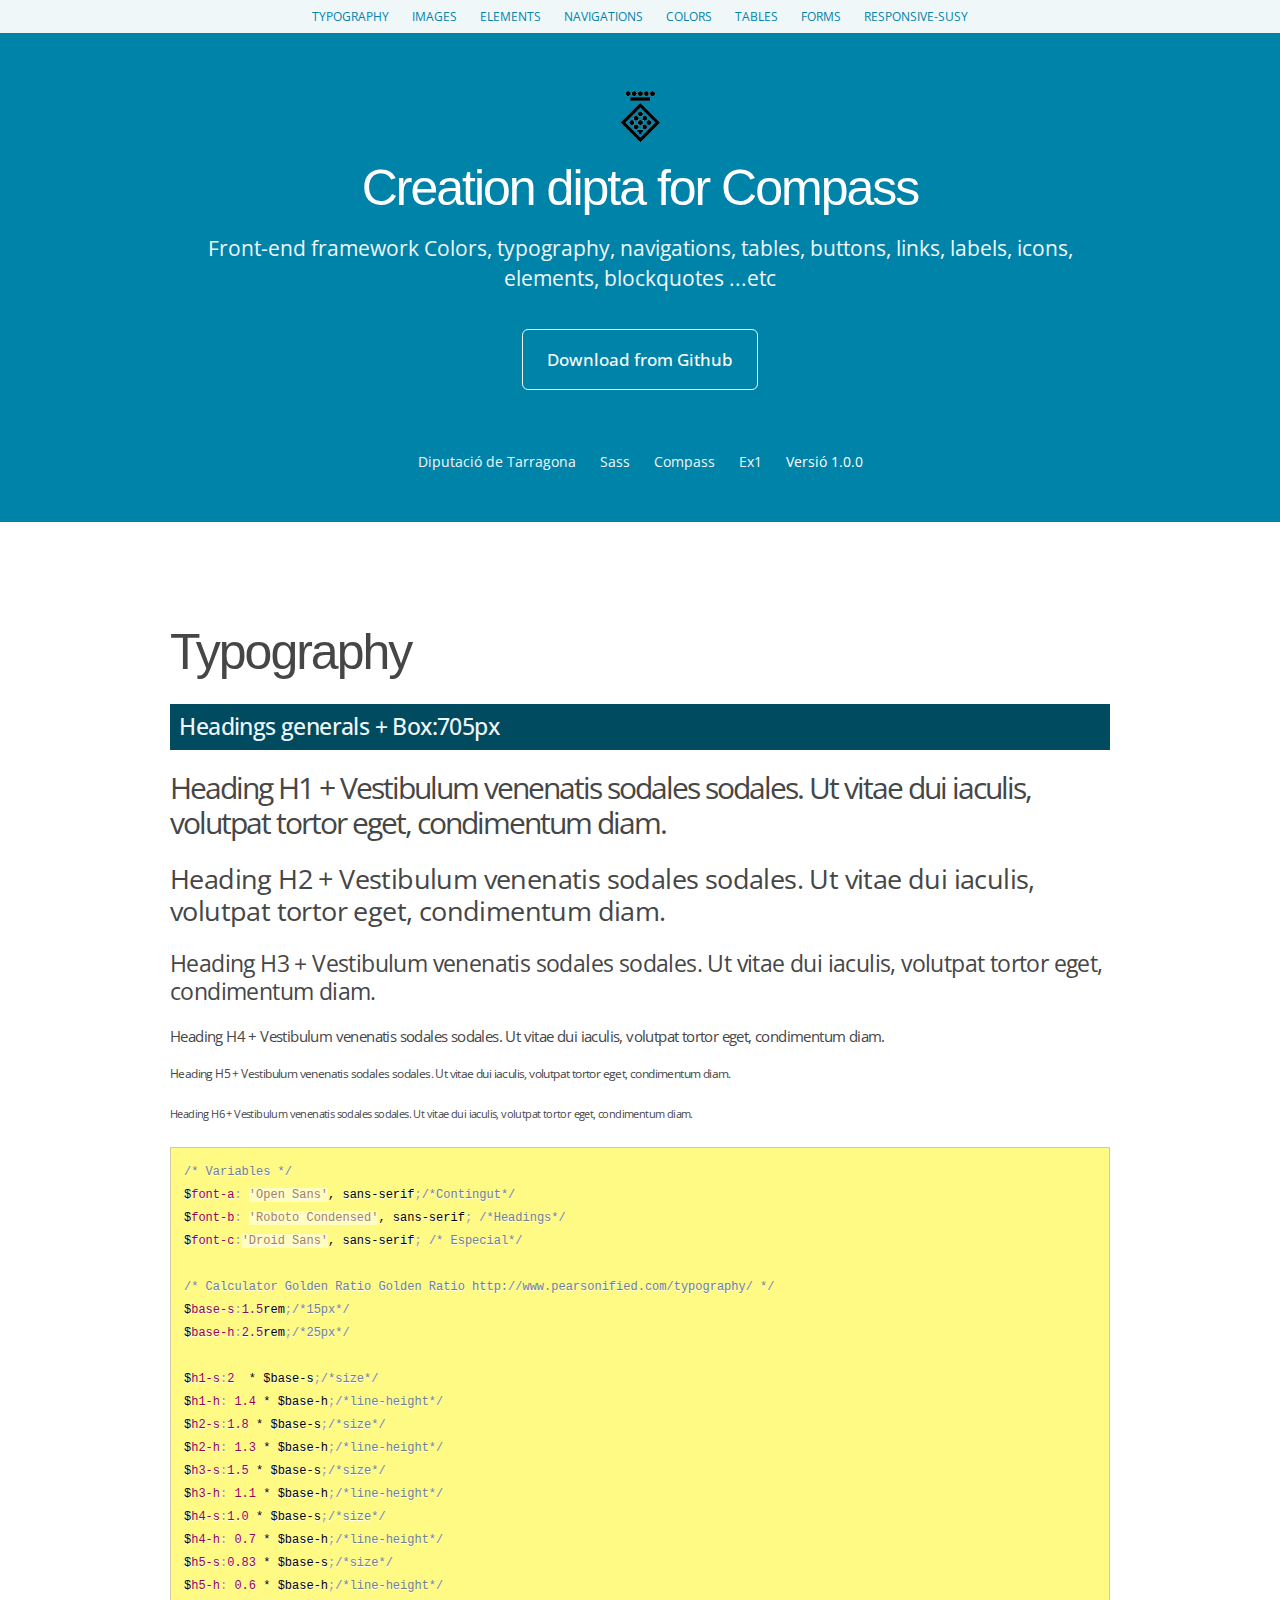
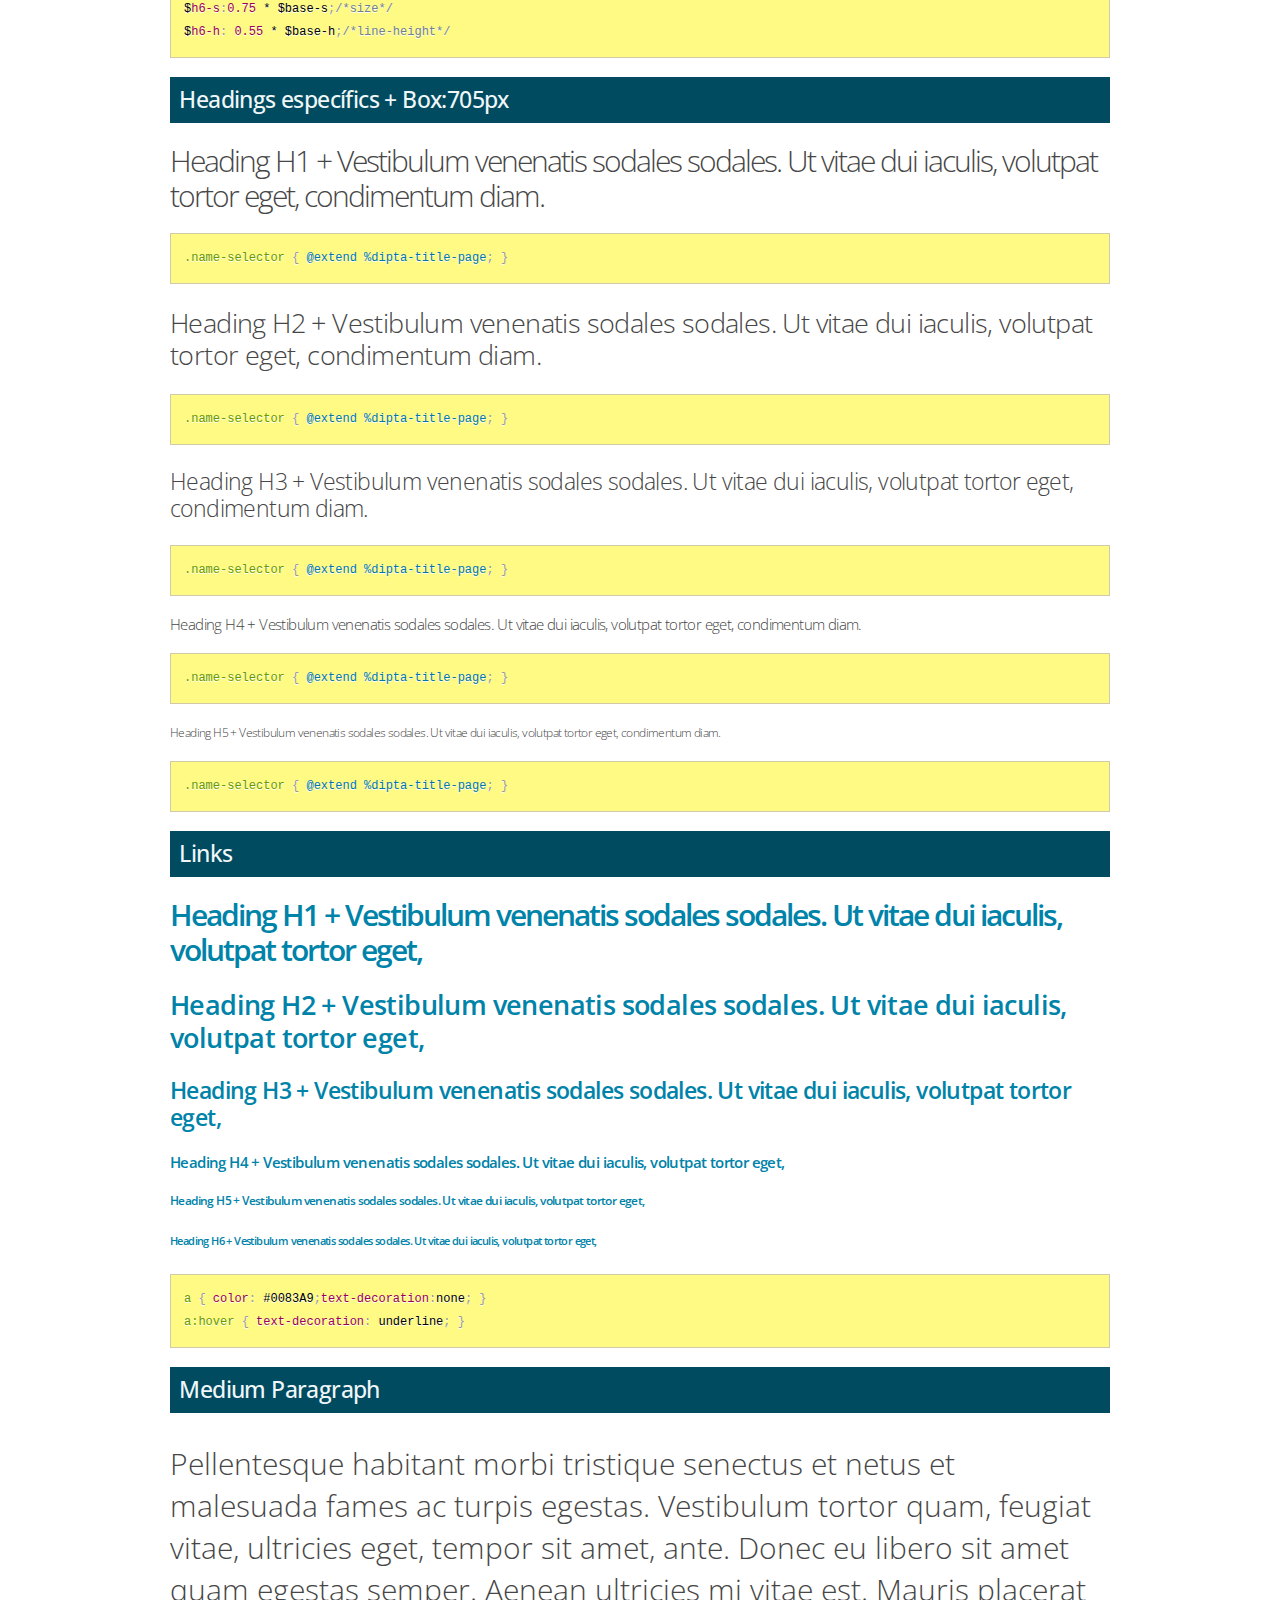
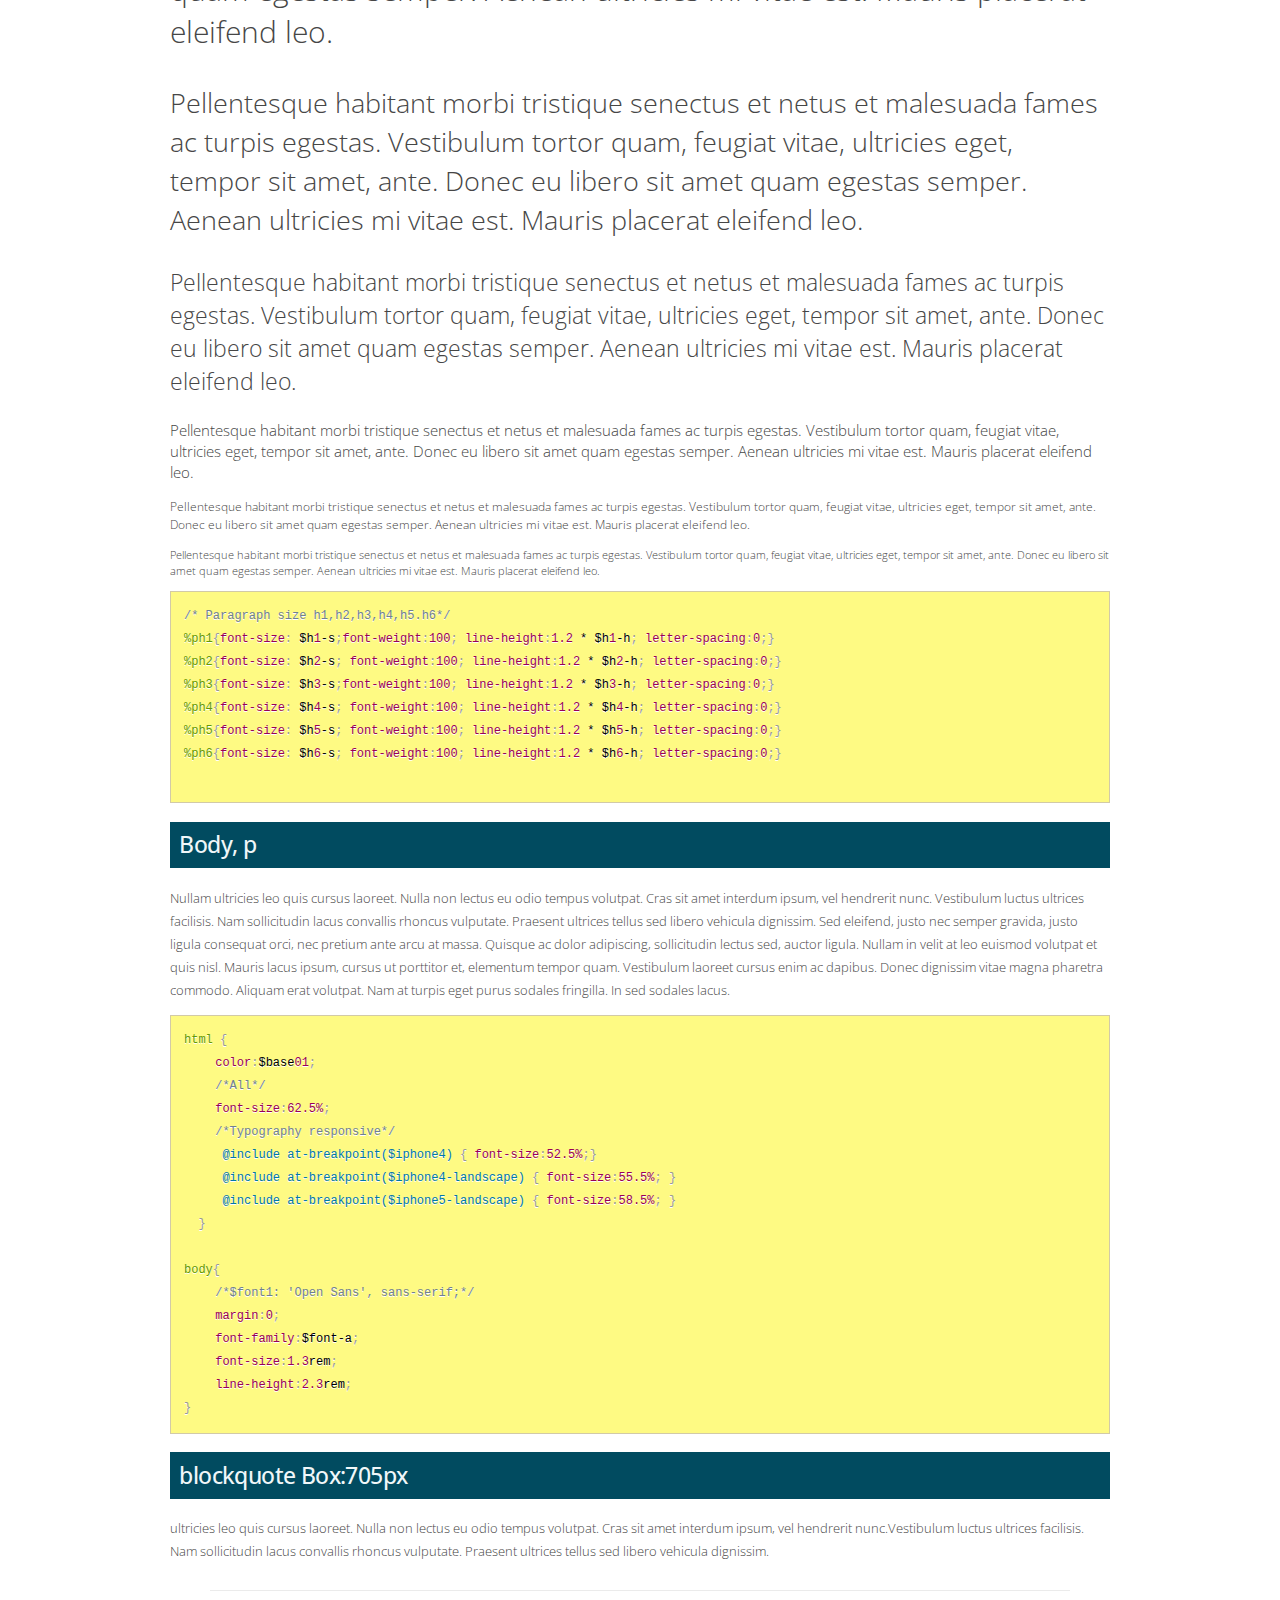
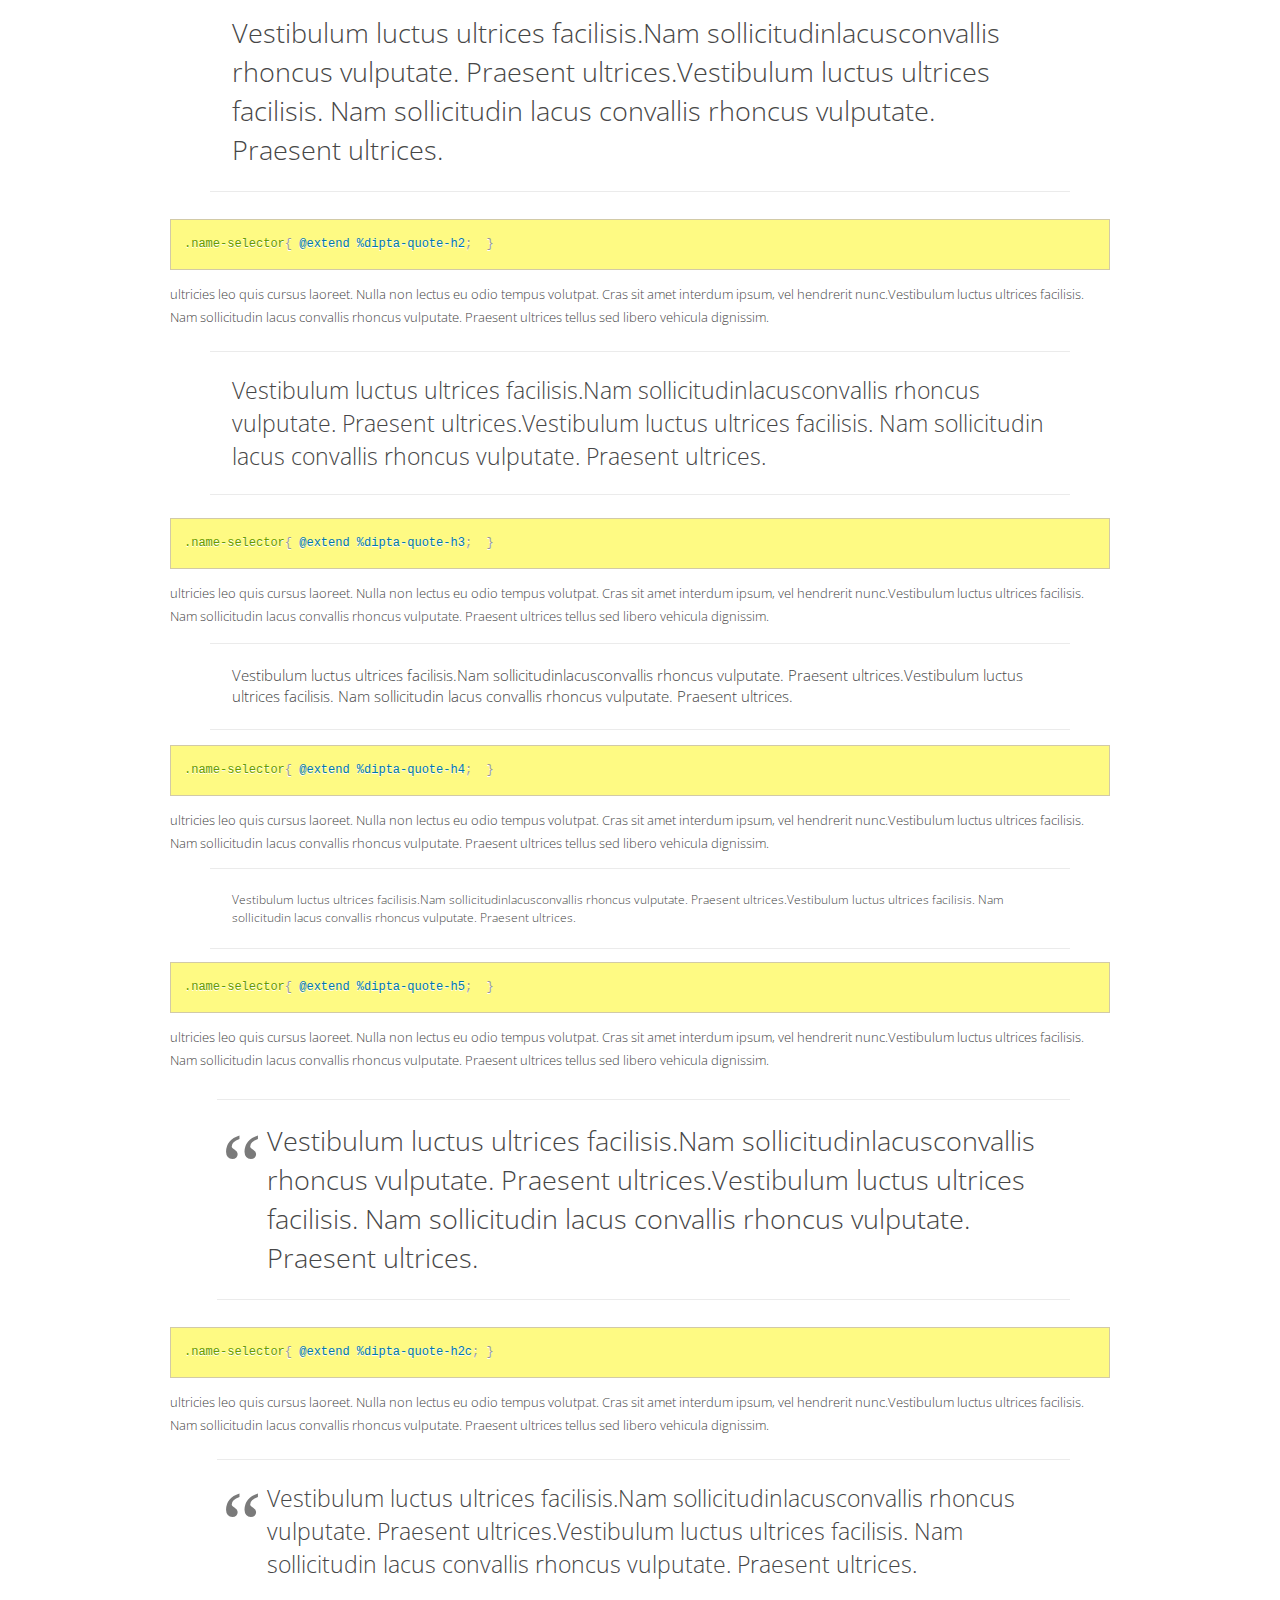
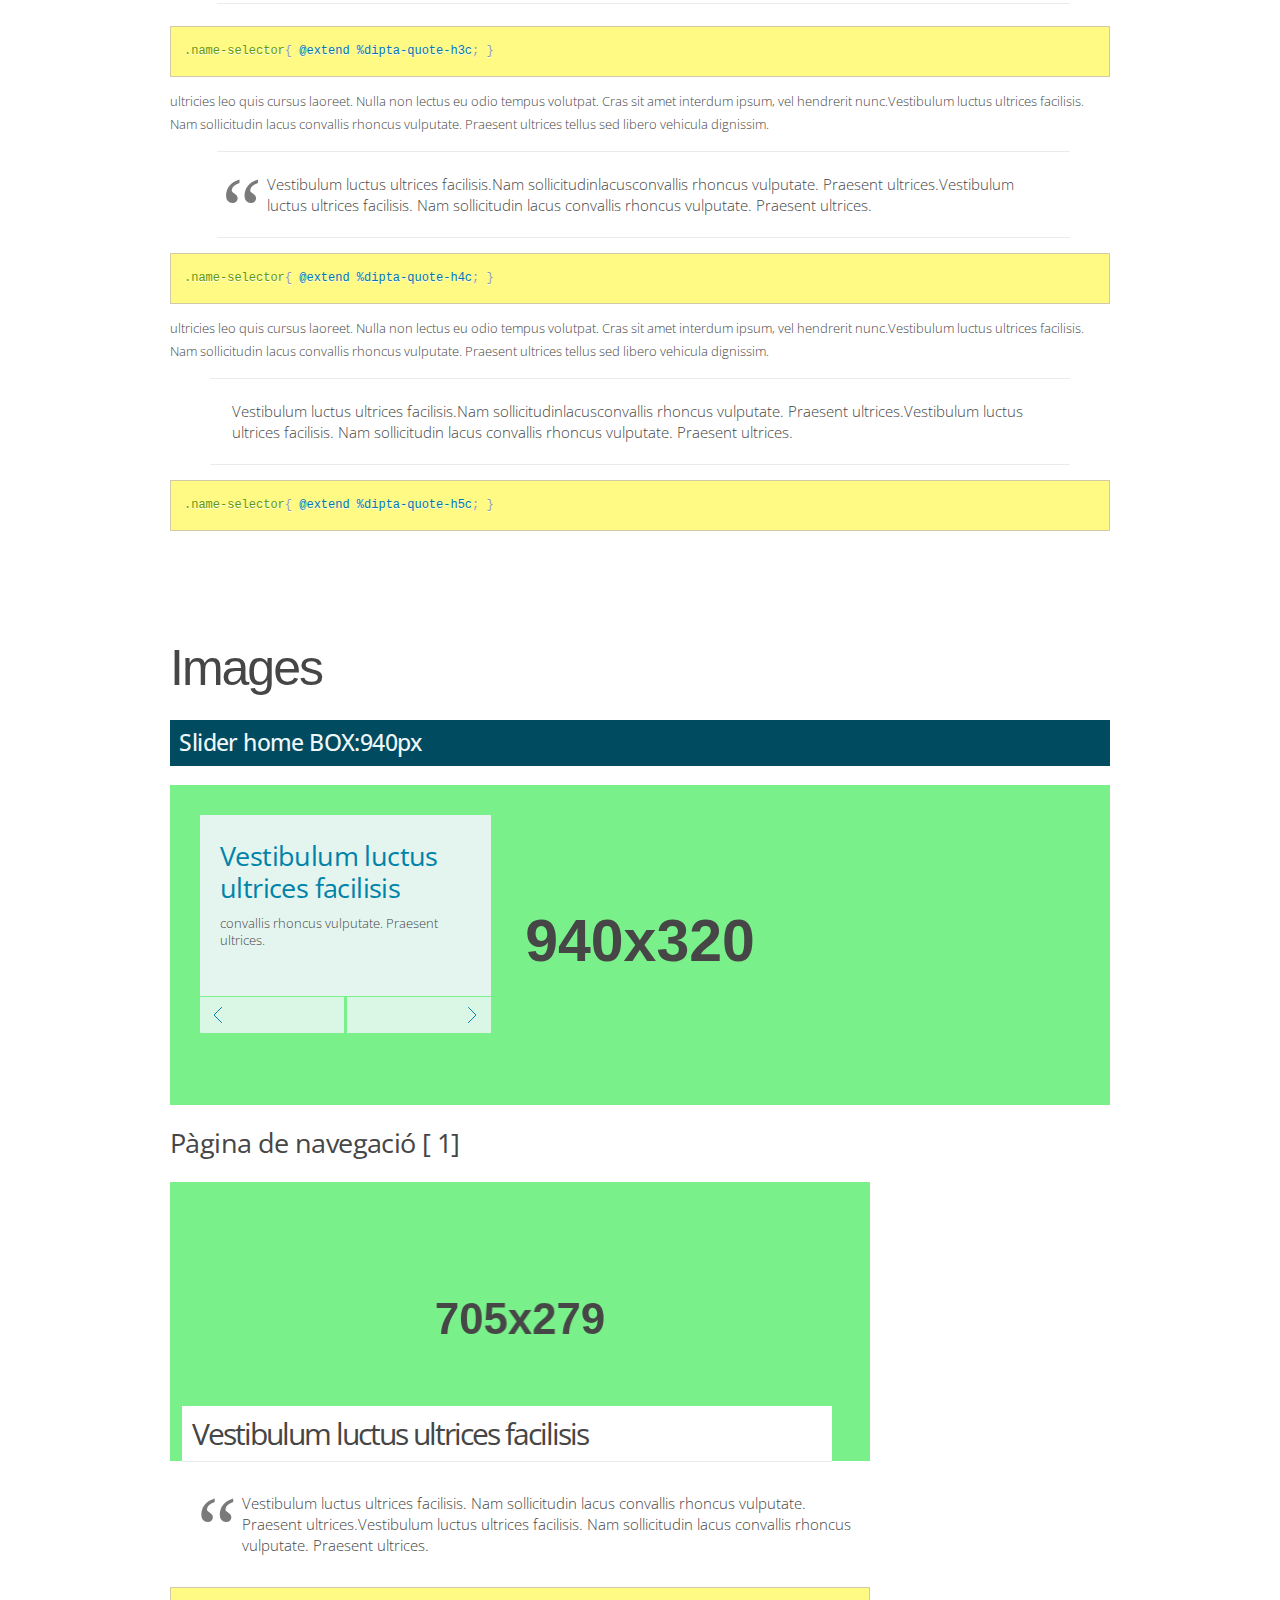
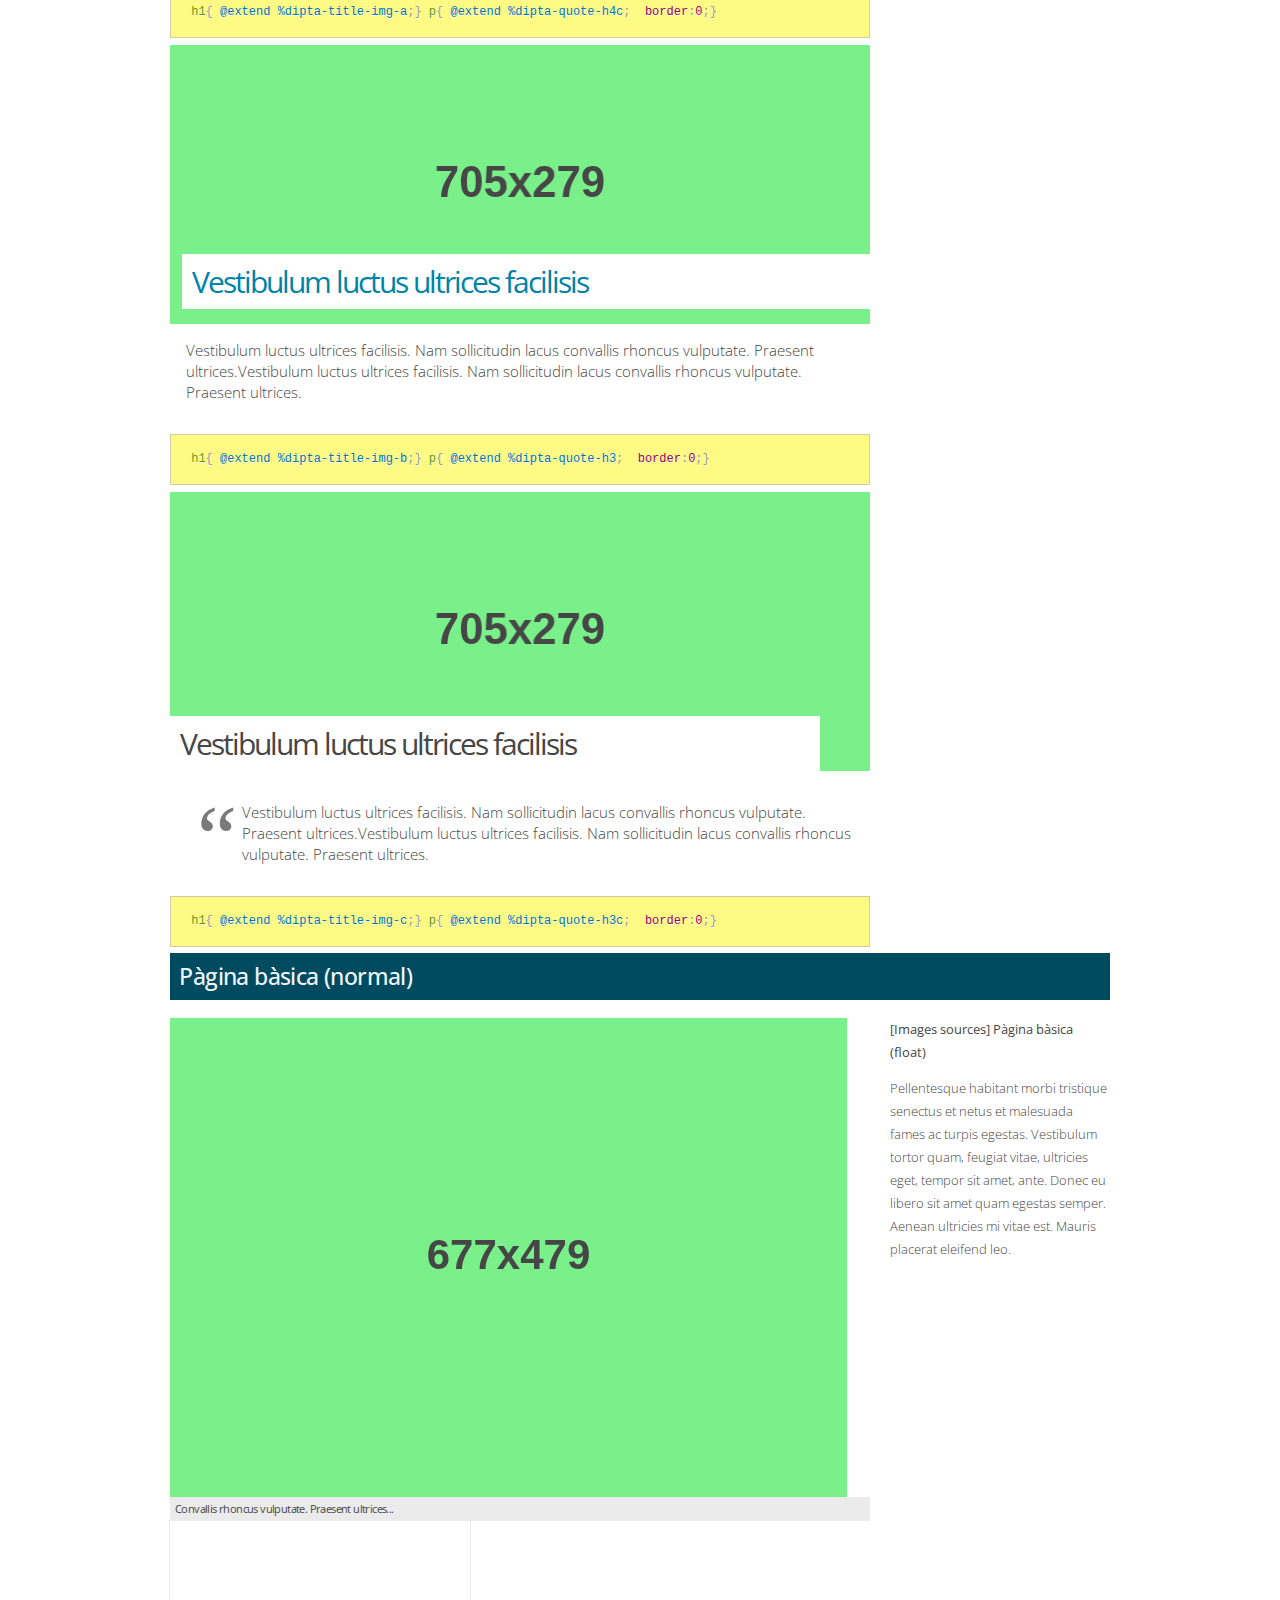
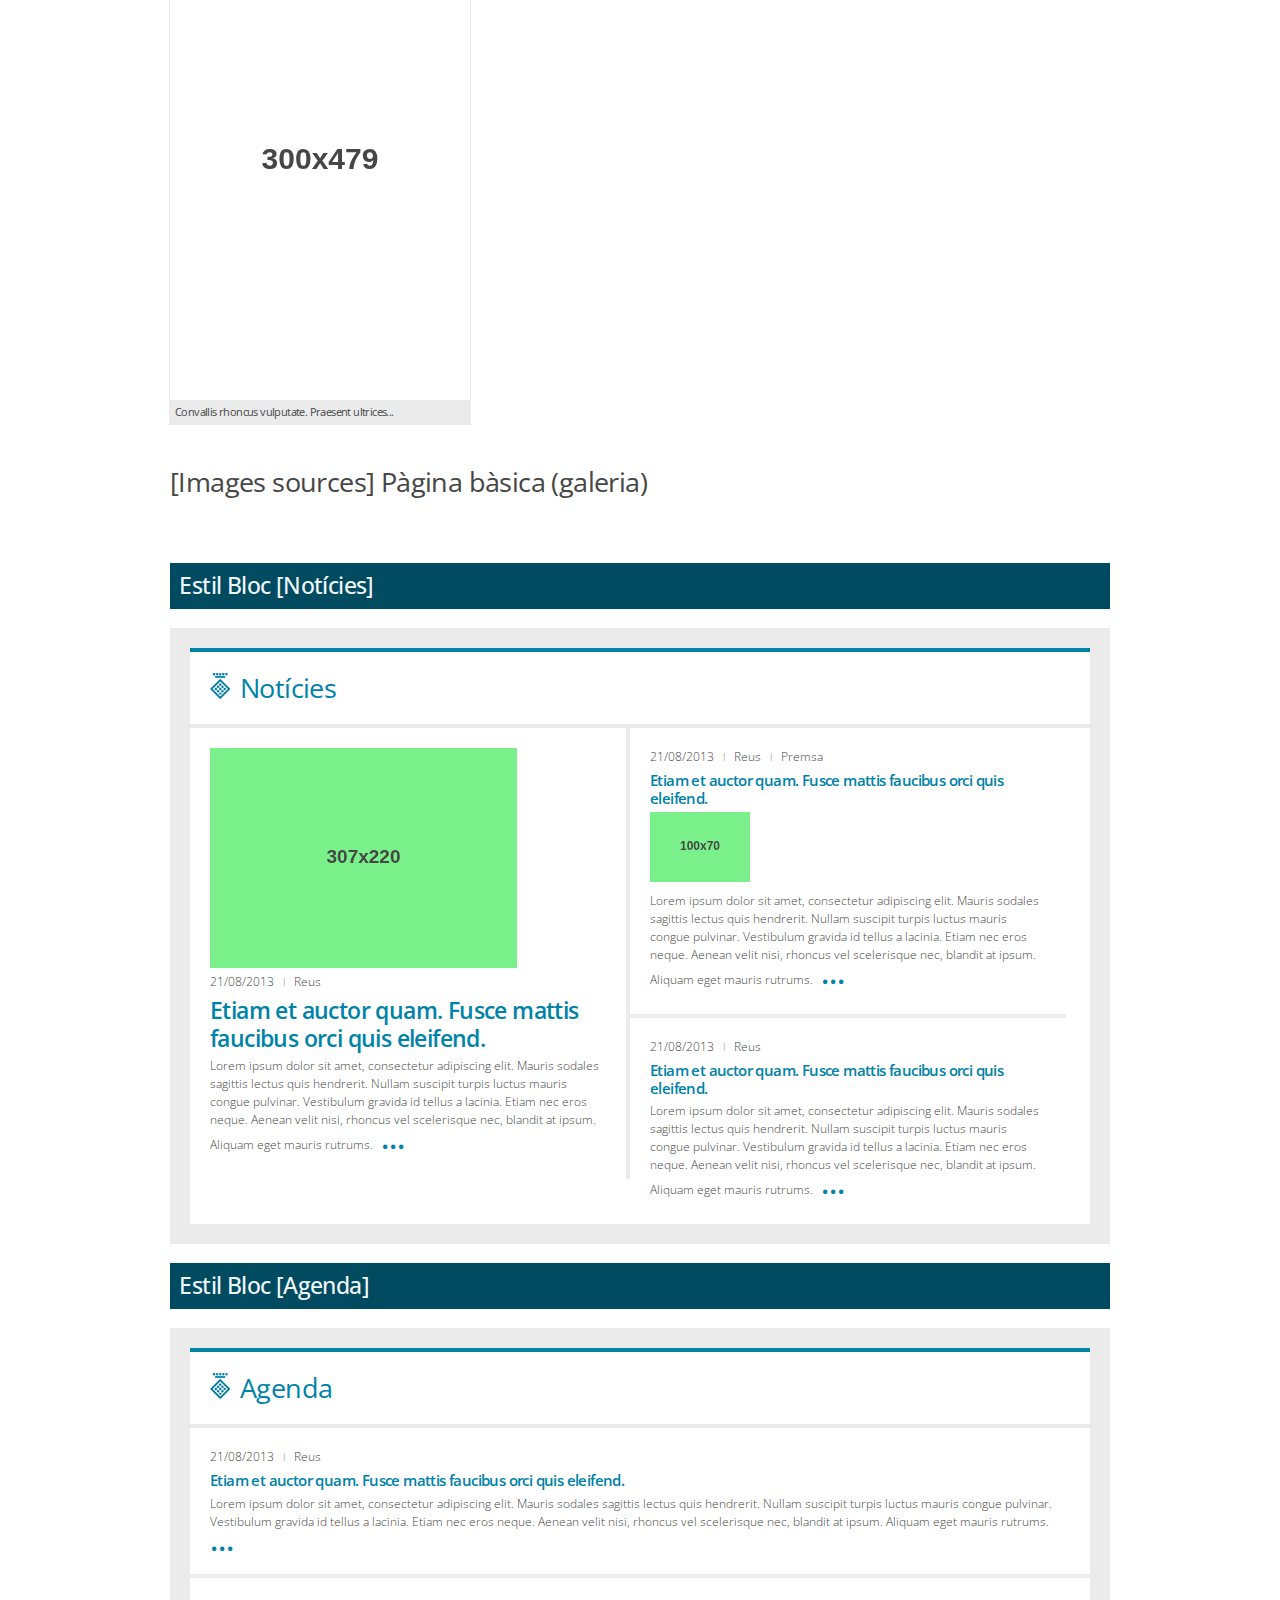
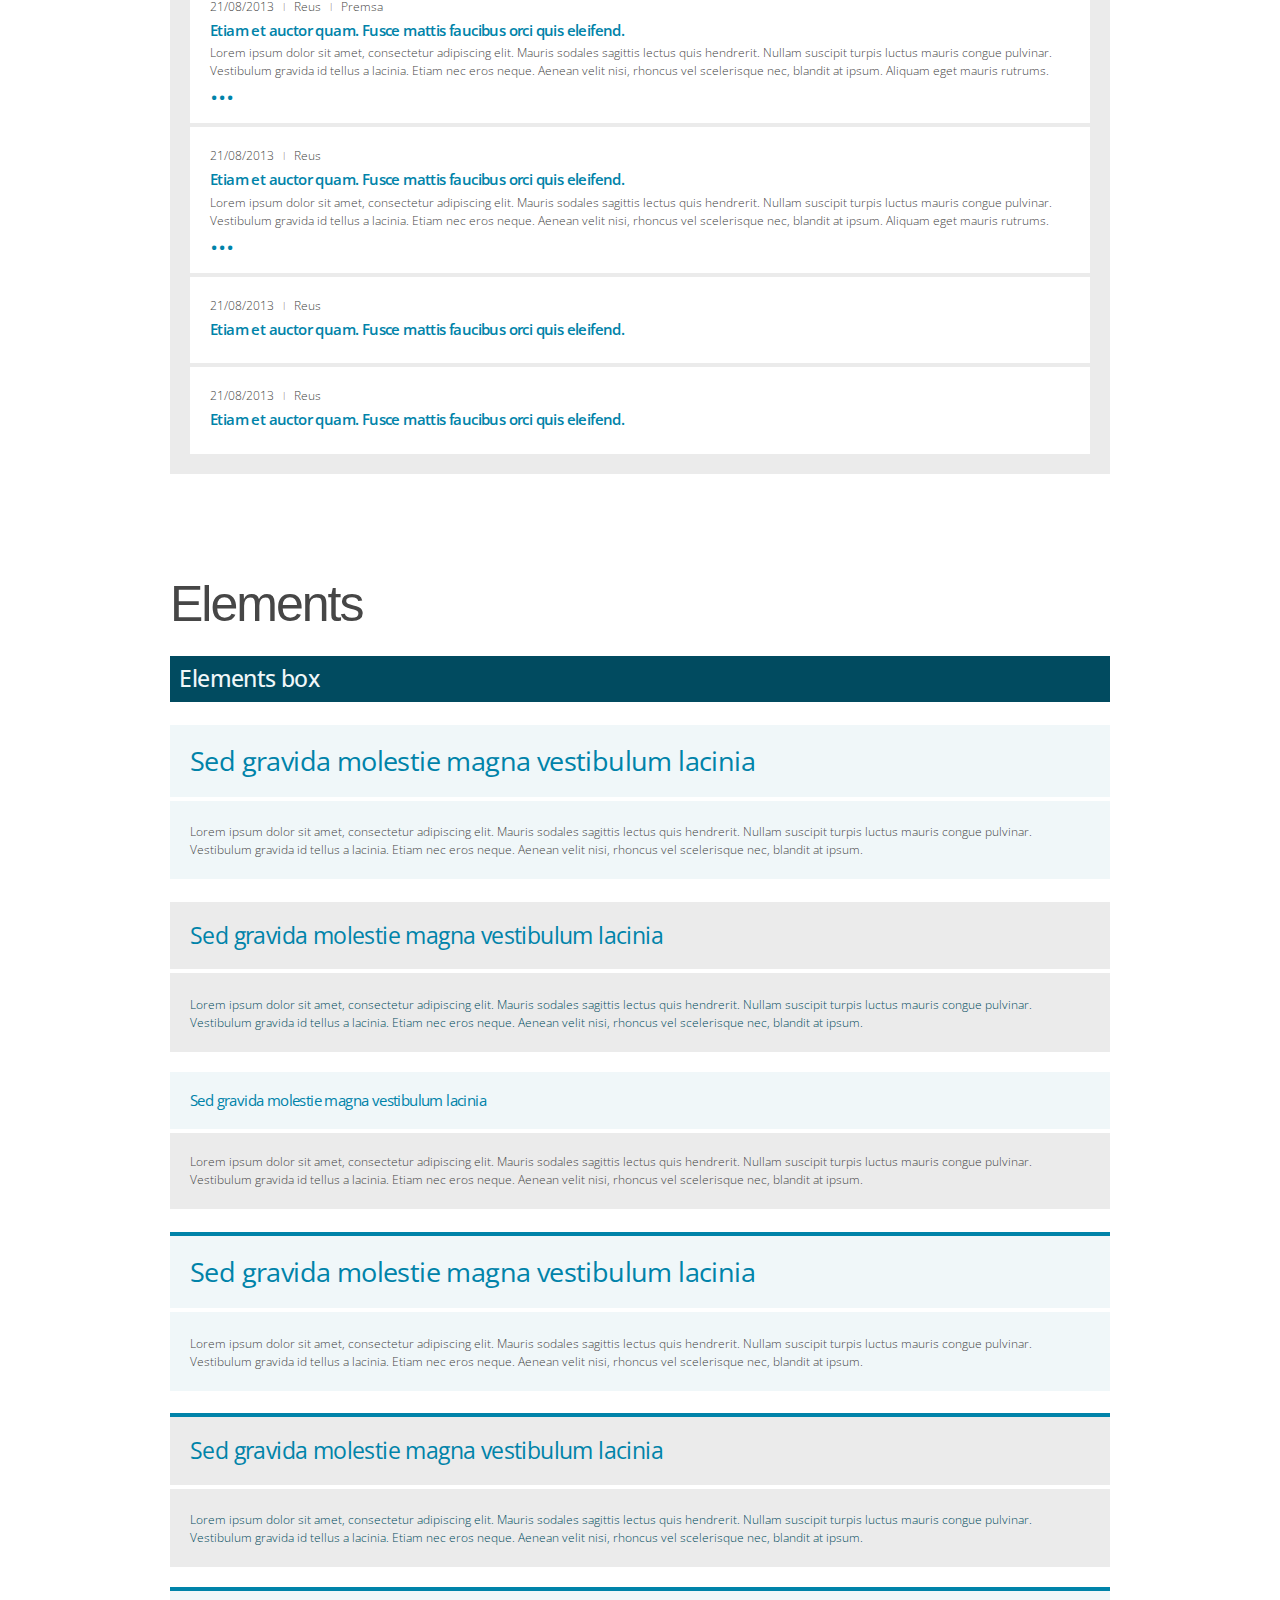
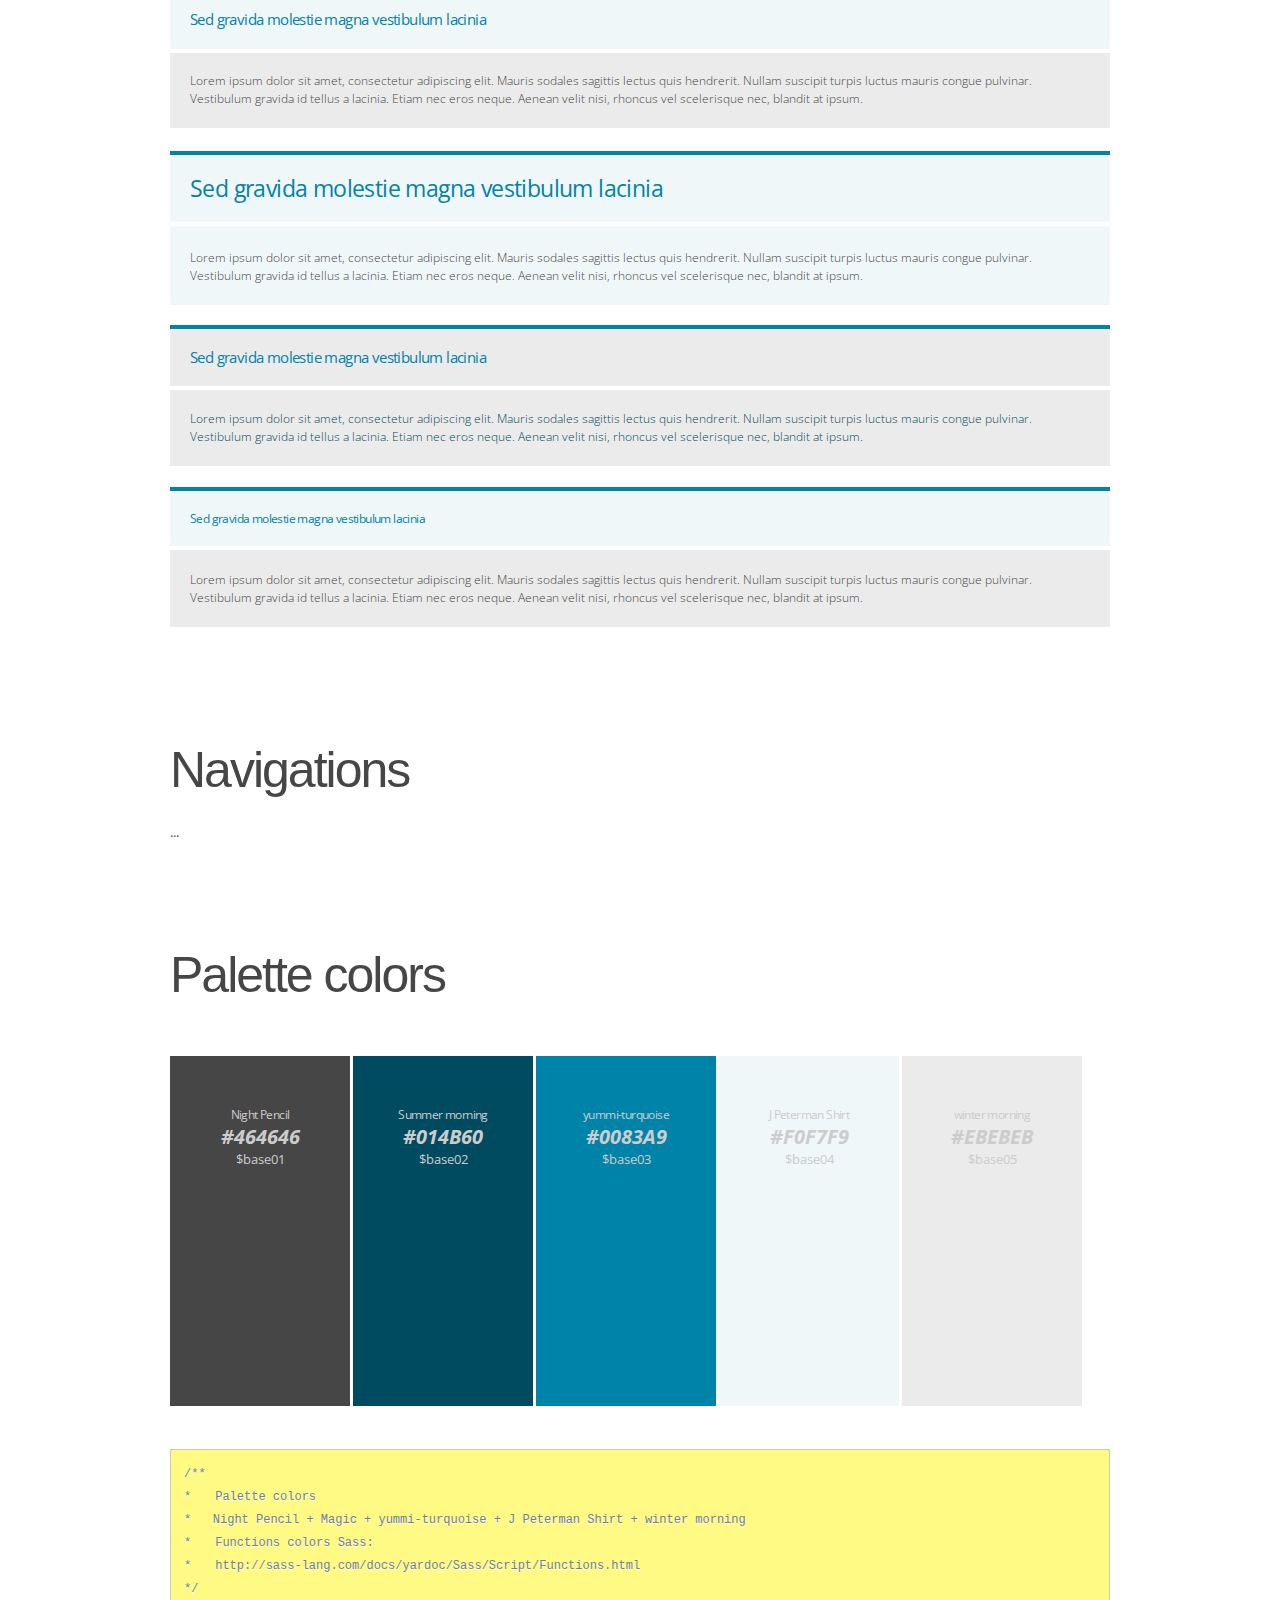
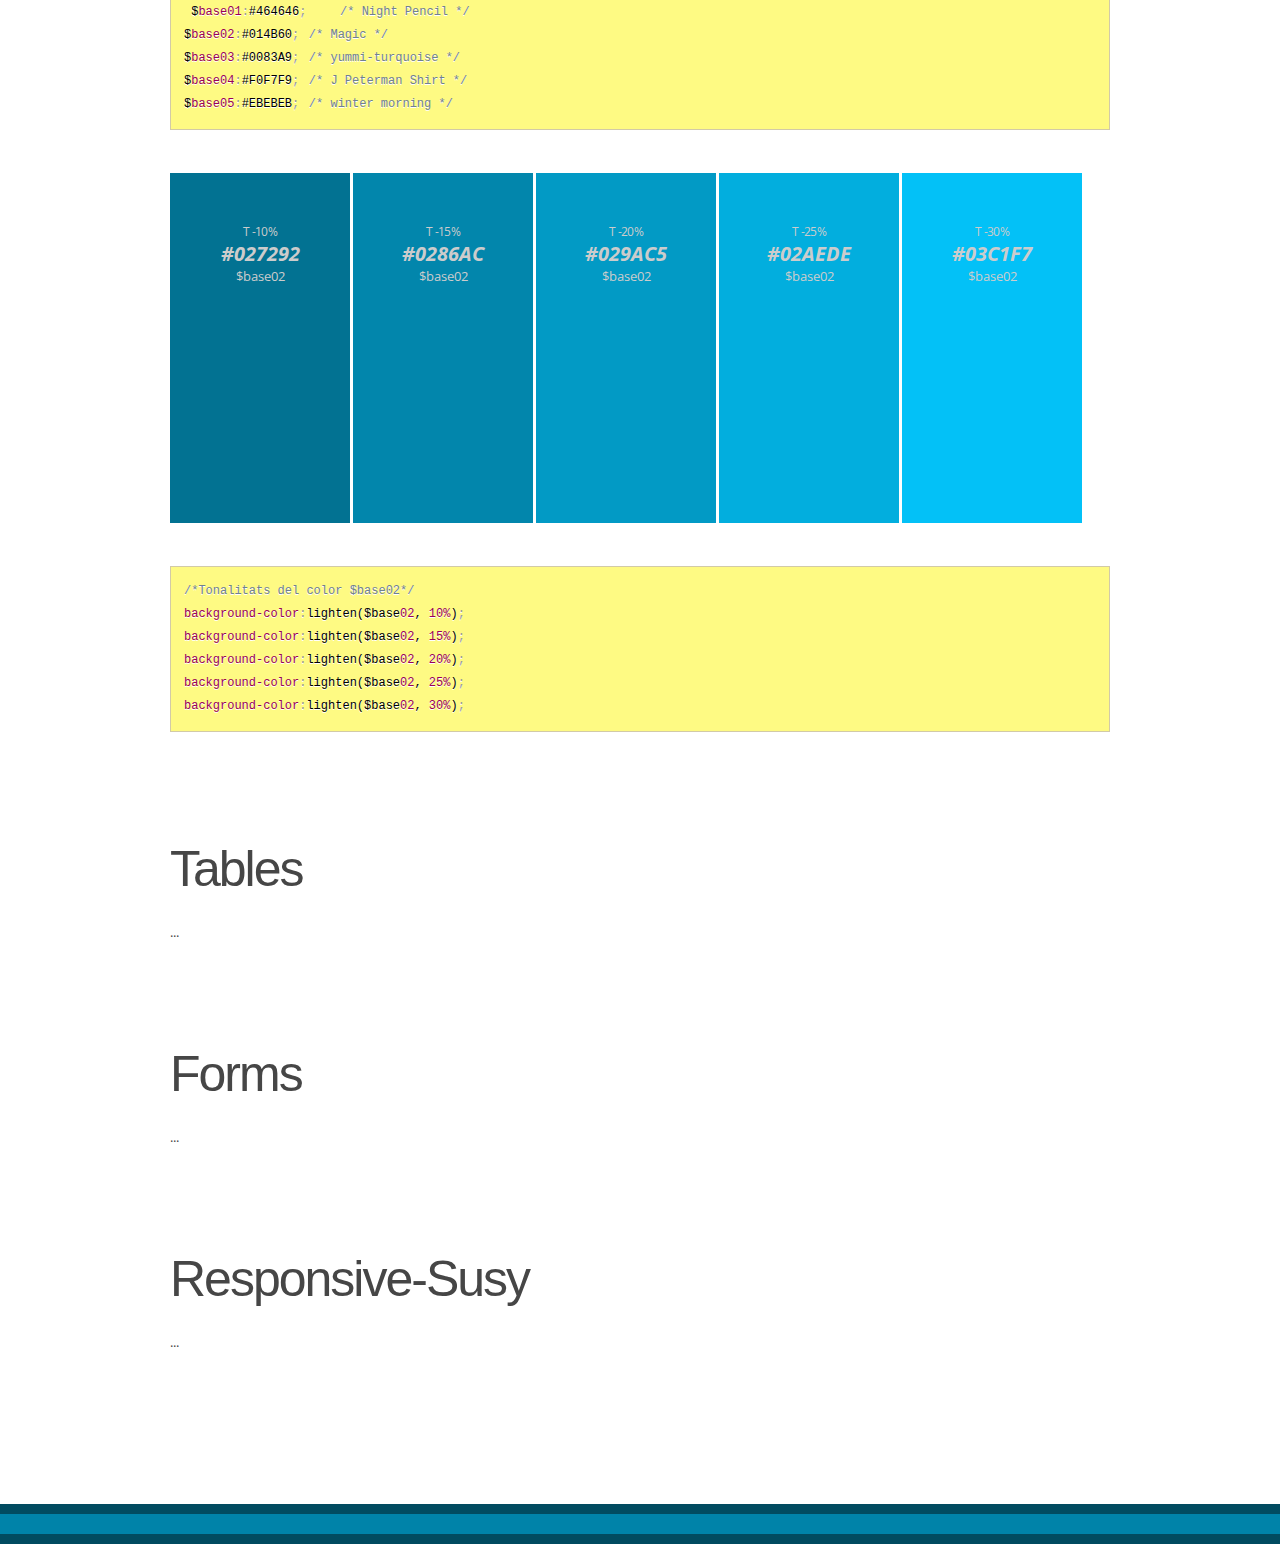
==== commit 806524c5: "Dipta - Creation dipta v2" ====
--- a/index.html
+++ b/index.html
@@ -29,7 +29,7 @@
 			<li><a href="http://sass-lang.com/">Sass</a></</li>
 			<li><a href="http://compass-style.org/">Compass</a></li>
 			<li><a href="exemples/susy-dipta.html">Ex1</a></li>
-			<li><a href="exemples/zen-susy.html">Ex2</a></li>
+		<!--<li><a href="exemples/zen-susy.html">Ex2</a></li>-->
 			<li>Versió 1.0.0</li>
 		</ul>
 	</div>
@@ -47,30 +47,11 @@
 	</ul>
 </nav>
 		
-		
+	
 <section id="s1">
-	<h1 class="title-doc">Typography</h1>
-	
-	<h2 class="title-doc"> Headings específics + Box:705px</h2>
-	<article class="headings-especifics">
-
-	<h1>Heading H1 + Vestibulum venenatis sodales sodales. Ut vitae dui iaculis, volutpat tortor eget, condimentum diam.</h1>
-	<pre><code class="language-css">.name-selector { @extend %dipta-title-page; }</code></pre>
-	
-	<h2>Heading H2 + Vestibulum venenatis sodales sodales. Ut vitae dui iaculis, volutpat tortor eget, condimentum diam.</h2>	
-	<pre><code class="language-css">.name-selector { @extend %dipta-title-page; }</code></pre>
-	
-	<h3>Heading H3 + Vestibulum venenatis sodales sodales. Ut vitae dui iaculis, volutpat tortor eget, condimentum diam.</h3>
-	<pre><code class="language-css">.name-selector { @extend %dipta-title-page; } </code></pre>
-	
-	<h4>Heading H3 + Vestibulum venenatis sodales sodales. Ut vitae dui iaculis, volutpat tortor eget, condimentum diam.</h4>
-	<pre><code class="language-css">.name-selector { @extend %dipta-title-page; } </code></pre>
-	
-	<h5>Heading H3 + Vestibulum venenatis sodales sodales. Ut vitae dui iaculis, volutpat tortor eget, condimentum diam.</h5>
-	<pre><code class="language-css">.name-selector { @extend %dipta-title-page; } </code></pre>
-	</article>
-	
-	<h2 class="title-doc"> Headings generals + Box:705px</h2>
+	<h1 class="title-doc">Typography</h1>	
+	
+		<h2 class="title-doc"> Headings generals + Box:705px</h2>
 	<article class="headings-generals">
 		 <h1>Heading H1 + Vestibulum venenatis sodales sodales. Ut vitae dui iaculis, volutpat tortor eget, condimentum diam.</h1>
 		 <h2>Heading H2 + Vestibulum venenatis sodales sodales. Ut vitae dui iaculis, volutpat tortor eget, condimentum diam.</h2>
@@ -78,14 +59,48 @@
 		 <h4>Heading H4 + Vestibulum venenatis sodales sodales. Ut vitae dui iaculis, volutpat tortor eget, condimentum diam.</h4>
 		 <h5>Heading H5 + Vestibulum venenatis sodales sodales. Ut vitae dui iaculis, volutpat tortor eget, condimentum diam.</h5>
 		 <h6>Heading H6 + Vestibulum venenatis sodales sodales. Ut vitae dui iaculis, volutpat tortor eget, condimentum diam.</h6>
-<pre><code class="language-css">/* Calculator Golden Ratio Golden Ratio http://www.pearsonified.com/typography */ 
+<pre><code class="language-css">/* Variables */
+$font-a: 'Open Sans', sans-serif;/*Contingut*/
+$font-b: 'Roboto Condensed', sans-serif; /*Headings*/
+$font-c:'Droid Sans', sans-serif; /* Especial*/
+
+/* Calculator Golden Ratio Golden Ratio http://www.pearsonified.com/typography/ */
 $base-s:1.5rem;/*15px*/
 $base-h:2.5rem;/*25px*/
+
 $h1-s:2  * $base-s;/*size*/
 $h1-h: 1.4 * $base-h;/*line-height*/
-...
-.name-selector{ @extend h1; }</code></pre>
+$h2-s:1.8 * $base-s;/*size*/
+$h2-h: 1.3 * $base-h;/*line-height*/
+$h3-s:1.5 * $base-s;/*size*/
+$h3-h: 1.1 * $base-h;/*line-height*/
+$h4-s:1.0 * $base-s;/*size*/
+$h4-h: 0.7 * $base-h;/*line-height*/
+$h5-s:0.83 * $base-s;/*size*/
+$h5-h: 0.6 * $base-h;/*line-height*/
+$h6-s:0.75 * $base-s;/*size*/
+$h6-h: 0.55 * $base-h;/*line-height*/</code></pre>
 	</article>	
+	
+	
+	<h2 class="title-doc"> Headings específics + Box:705px</h2>
+	<article class="headings-especifics">
+
+	<h1>Heading H1 + Vestibulum venenatis sodales sodales. Ut vitae dui iaculis, volutpat tortor eget, condimentum diam.</h1>
+	<pre><code class="language-css">.name-selector { @extend %dipta-title-page; }</code></pre>
+	
+	<h2>Heading H2 + Vestibulum venenatis sodales sodales. Ut vitae dui iaculis, volutpat tortor eget, condimentum diam.</h2>	
+	<pre><code class="language-css">.name-selector { @extend %dipta-title-page; }</code></pre>
+	
+	<h3>Heading H3 + Vestibulum venenatis sodales sodales. Ut vitae dui iaculis, volutpat tortor eget, condimentum diam.</h3>
+	<pre><code class="language-css">.name-selector { @extend %dipta-title-page; } </code></pre>
+	
+	<h4>Heading H4 + Vestibulum venenatis sodales sodales. Ut vitae dui iaculis, volutpat tortor eget, condimentum diam.</h4>
+	<pre><code class="language-css">.name-selector { @extend %dipta-title-page; } </code></pre>
+	
+	<h5>Heading H5 + Vestibulum venenatis sodales sodales. Ut vitae dui iaculis, volutpat tortor eget, condimentum diam.</h5>
+	<pre><code class="language-css">.name-selector { @extend %dipta-title-page; } </code></pre>
+	</article>
 	
 	<h2 class="title-doc"> Links </h2>
 	<article class="links">	
@@ -106,6 +121,15 @@
 		<p>Pellentesque habitant morbi tristique senectus et netus et malesuada fames ac turpis egestas. Vestibulum tortor quam, feugiat vitae, ultricies eget, tempor sit amet, ante. Donec eu libero sit amet quam egestas semper. Aenean ultricies mi vitae est. Mauris placerat eleifend leo.</p>
 		<p>Pellentesque habitant morbi tristique senectus et netus et malesuada fames ac turpis egestas. Vestibulum tortor quam, feugiat vitae, ultricies eget, tempor sit amet, ante. Donec eu libero sit amet quam egestas semper. Aenean ultricies mi vitae est. Mauris placerat eleifend leo.</p>
 		<p>Pellentesque habitant morbi tristique senectus et netus et malesuada fames ac turpis egestas. Vestibulum tortor quam, feugiat vitae, ultricies eget, tempor sit amet, ante. Donec eu libero sit amet quam egestas semper. Aenean ultricies mi vitae est. Mauris placerat eleifend leo.</p>
+		<pre><code class="language-css">/* Paragraph size h1,h2,h3,h4,h5.h6*/
+%ph1{font-size: $h1-s;font-weight:100; line-height:1.2 * $h1-h; letter-spacing:0;}
+%ph2{font-size: $h2-s; font-weight:100; line-height:1.2 * $h2-h; letter-spacing:0;}
+%ph3{font-size: $h3-s;font-weight:100; line-height:1.2 * $h3-h; letter-spacing:0;}
+%ph4{font-size: $h4-s; font-weight:100; line-height:1.2 * $h4-h; letter-spacing:0;}
+%ph5{font-size: $h5-s; font-weight:100; line-height:1.2 * $h5-h; letter-spacing:0;}
+%ph6{font-size: $h6-s; font-weight:100; line-height:1.2 * $h6-h; letter-spacing:0;}
+		</code></pre>
+		
 		</article>
 	
 	<article>	
@@ -117,10 +141,24 @@
 			adipiscing, sollicitudin lectus sed, auctor ligula. Nullam in velit at leo euismod volutpat et quis nisl. Mauris lacus ipsum, 
 			cursus ut porttitor et, elementum tempor quam. Vestibulum laoreet cursus enim ac dapibus. Donec dignissim vitae magna pharetra 
 			commodo. Aliquam erat volutpat. Nam at turpis eget purus sodales fringilla. In sed sodales lacus. </p>
-		<pre><code class="language-css">body{ font-family: 'Open Sans', sans-serif;/*Contingut*/
-font-size:1.5rem;/*15px*/
-line-height:2.5rem;/*25px*/		}
-p{ font-weight: 300; }</code></pre>
+		<pre><code class="language-css">html {  
+	color:$base01;
+	/*All*/
+	font-size:62.5%;
+	/*Typography responsive*/
+	 @include at-breakpoint($iphone4) { font-size:52.5%;}
+	 @include at-breakpoint($iphone4-landscape) { font-size:55.5%; }
+	 @include at-breakpoint($iphone5-landscape) { font-size:58.5%; } 
+  }
+	
+body{
+	/*$font1: 'Open Sans', sans-serif;*/
+	margin:0;
+	font-family:$font-a;
+	font-size:1.3rem;
+	line-height:2.3rem;
+}
+</code></pre>
 		</div>
 	</article>
 	<h2 class="title-doc"> blockquote Box:705px</h2>
@@ -234,11 +272,11 @@
 		
 			
 		
-		<h2 class="title-doc">Pàgina bàsica (normal)</h2>
-		<article>
+		<h2 class="title-doc" style="Clear:both;">Pàgina bàsica (normal)</h2>
+		<article class="pagina-basica">
 			<img src="holder.js/677x479/#7AF08A:#464646">
-			<div style="width:667px;" class="dipta-caption">Convallis rhoncus vulputate. Praesent ultrices...</div>
-		</article>
+			<div class="dipta-caption">Convallis rhoncus vulputate. Praesent ultrices...</div>
+		</article class="pagina-basica>
 		<h2 class="title-doc">[Images sources] Pàgina bàsica (float)</h2>
 		<article>	
 			<div class="dipta-img-float">
@@ -252,6 +290,7 @@
 			
 		<h2 class="title-ma">[Images sources] Pàgina bàsica (galeria)</h2>
 		<article>
+		<!--
 		<div class="dipta-galeria">	
 			<img src="holder.js/100x75/#7AF08A:#464646">
 			<img src="holder.js/100x75/#7AF08A:#464646">
@@ -259,6 +298,7 @@
 			<img src="holder.js/100x75/#7AF08A:#464646">
 			<img src="holder.js/100x75/#7AF08A:#464646">
 		</div>
+		-->
 		</article>
 		<br/>
 		
@@ -440,30 +480,61 @@
 <section id="s4">
 	<div class="container">
 		<h1 class="title-doc">Navigations</h1>
+		<article> ...
+		</article>
 		
 	</div>
 </section>
 
 <!-- Palette colors-->	
 <section id="s5">
-	<div class="container">
-		<h1 class="title-doc">Palette colors</h1>
+	
+	<h1 class="title-doc">Palette colors</h1>
+	<article>
 		<ul id="palette-colors">
-			<li><h5>Night Pencil</h5><i>#464646</i></li>
-			<li><h5>Summer morning</h5><i>#014B60</i></li>
-			<li><h5>yummi-turquoise</h5><i>#0083A9</i></li>
-			<li><h5>winter morning</h5><i>#EBEBEB</i></li>
-			<li><h5>J Peterman Shirt</h5><i>#F0F7F9</i></li>
-			
+			<li><h5>Night Pencil</h5><i>#464646</i> $base01</li>
+			<li><h5>Summer morning</h5><i>#014B60</i>$base02</li>
+			<li><h5>yummi-turquoise</h5><i>#0083A9</i>$base03</li>
+			<li><h5>J Peterman Shirt</h5><i>#F0F7F9</i>$base04</li>
+			<li><h5>winter morning</h5><i>#EBEBEB</i>$base05</li>
+		
 		</ul>
-	</div>
+<pre><code class="language-css">/**
+* 	Palette colors
+*   Night Pencil + Magic + yummi-turquoise + J Peterman Shirt + winter morning
+*	Functions colors Sass:
+*	http://sass-lang.com/docs/yardoc/Sass/Script/Functions.html	
+*/
+ $base01:#464646;	/* Night Pencil */
+$base02:#014B60;	/* Magic */
+$base03:#0083A9;	/* yummi-turquoise */
+$base04:#F0F7F9;	/* J Peterman Shirt */
+$base05:#EBEBEB;	/* winter morning */
+</code></pre>
+		<ul id="tonalitats">
+			<li><h5>T -10%</h5><i>#027292</i>$base02</li>
+			<li><h5>T -15%</h5><i>#0286AC</i>$base02</li>
+			<li><h5>T -20%</h5><i>#029AC5</i>$base02</li>
+			<li><h5>T -25%</h5><i>#02AEDE</i>$base02</li>
+			<li><h5>T -30%</h5><i>#03C1F7</i>$base02</li>
+		
+		</ul>
+<pre><code class="language-css">/*Tonalitats del color $base02*/
+background-color:lighten($base02, 10%);
+background-color:lighten($base02, 15%);
+background-color:lighten($base02, 20%);
+background-color:lighten($base02, 25%);
+background-color:lighten($base02, 30%);
+</code></pre>
+	</article>
 </section>
 	
 <!-- Exemples-->	 
 <section id="s6">
 
 	<h1 class="title-doc">Tables</h1>
-	
+	<article> ...
+		</article>
 </section>	
  
  <section id="s7">
@@ -475,20 +546,16 @@
  
   <section id="s8">
  <h1 class="title-doc"> Responsive-Susy</h1>
-	<div class="header"><p>header</p></div>
-	<div class="sidebar-1"><p>sidebar-1</p></div>
-	<div class="sidebar-2"><p>sidebar-2</p></div>
-	<div class="content"><p>Content</p></div>
-	<div class="footer"><p>Footer</p>
-		<div class="footer-1"><p>(1)</p></div>
-		<div class="footer-2"><p>(2)</p></div>
-		<div class="footer-3"><p>(2)</p></div>
-	</div>
+	<article> ...
+		</article>
  </section>
  
  
 	<footer>
-		<h5>miguelangel@tinet.cat | maramos@dipta.cat</h5>
+		<!--	
+		<h3> Miguel Ángel Ramos</h3>
+		<h5>miguelangel[3]tinet.cat | maramos[3]dipta.cat</h5>
+		-->
 	 </footer>
 </body>
 
--- a/css/doc.css
+++ b/css/doc.css
@@ -1,4 +1,4 @@
-@charset "UTF-8";
+@charset "CP850";
 @import url(http://fonts.googleapis.com/css?family=Droid+Sans:400,700);
 @import url(http://fonts.googleapis.com/css?family=Roboto+Condensed:400,300,700);
 @import url(http://fonts.googleapis.com/css?family=Open+Sans:400,700,300,600,800);
@@ -12,8 +12,8 @@
 */
 /**
  * @file
- * Creation for compass - Front-end framework de  la Diputació de Tarragona.
- * @Miguel Ángel Ramos.
+ * Creation for compass - Front-end framework de  la Diputaci� de Tarragona.
+ * @Miguel �ngel Ramos. 
  *
  */
 /* Compass*/
@@ -28,7 +28,7 @@
 pre[class*="language-"] {
   color: black;
   text-shadow: 0 1px white;
-  font-family: Consolas, Monaco, 'Andale Mono', monospace;
+  font-family: Consolas, Monaco, "Andale Mono", monospace;
   direction: ltr;
   text-align: left;
   white-space: pre;
@@ -65,7 +65,7 @@
 /* line 45, ../sass/creation/base/_syntax.scss */
 pre[class*="language-"] {
   padding: 1em;
-  margin: .5em 0;
+  margin: 0.5em 0;
   overflow: auto;
 }
 
@@ -74,7 +74,7 @@
 pre[class*="language-"] {
   /* #FEFA83  #f5f2f0 #FFFBEA #FEFA83;*/
   background: #FEFA83;
-  border: 1px solid #D2CAA7;
+  border: 1px solid #d2caa7;
 }
 
 /* Inline code */
@@ -182,7 +182,7 @@
   top: .4em;
   left: .6em;
   min-width: 1em;
-  padding: 0 .5em;
+  padding: 0 0.5em;
   background-color: rgba(153, 122, 102, 0.4);
   color: #f5f2f0;
   font: bold 65%/1.5 sans-serif;
@@ -222,7 +222,7 @@
   width: 3em;
   /* works for line-numbers below 1000 lines */
   letter-spacing: -1px;
-  border-right: 1px solid #999;
+  border-right: 1px solid #999999;
   -webkit-user-select: none;
   -moz-user-select: none;
   -ms-user-select: none;
@@ -247,13 +247,17 @@
 
 /**
 * 	Palette colors
-*
-*	http://www.colourlovers.com/palette/2978475/Deputation
 *   Night Pencil + Magic + yummi-turquoise + J Peterman Shirt + winter morning
-*	bc:#bcbcbc,Gamebookers Blue:#3299BB	 
-*
 *	Functions colors Sass:
 *	http://sass-lang.com/docs/yardoc/Sass/Script/Functions.html	
+*/
+/*
+lighten($color, $amount)
+darken($color, $amount)
+saturate($color, $amount)
+desaturate($color, $amount)
+grayscale($color)
+invert($color)
 */
 /* Night Pencil */
 /* Magic */
@@ -288,43 +292,29 @@
 /*line-height*/
 /* Creation custom*/
 /**
-*	Typografia  web-fonts
+*	Typografia  - Creation
 * 	http://www.google.com/fonts
 *	Imports + Golden ratio + responsive typography
 * 	$font-a;contingut + $font-b;Headings + $font-c; especial
 */
-/*Syntax custom*/
-/* line 12, ../sass/creation/custom/_typography.scss */
-code {
-  font-size: 1.2rem;
-  font-family: Consolas,Monaco,"Andale Mono",monospace;
-}
-
-/* line 13, ../sass/creation/custom/_typography.scss */
-pre {
-  overflow-x: scroll !important;
-  overflow-y: scroll !important;
-  width: 650px;
-}
-
-/* line 16, ../sass/creation/custom/_typography.scss */
+/* line 10, ../sass/creation/custom/_typography.scss */
 p, #s2 .slider-home .info-banner .text-banner {
   font-weight: 300;
 }
 
-/* line 17, ../sass/creation/custom/_typography.scss */
+/* line 11, ../sass/creation/custom/_typography.scss */
 a {
   color: #0083a9;
   text-decoration: none;
 }
 
-/* line 18, ../sass/creation/custom/_typography.scss */
+/* line 12, ../sass/creation/custom/_typography.scss */
 a:hover {
   text-decoration: underline;
 }
 
 /* Headings*/
-/* line 21, ../sass/creation/custom/_typography.scss */
+/* line 15, ../sass/creation/custom/_typography.scss */
 h1 {
   /*body*/
   font-size: 3rem;
@@ -333,7 +323,7 @@
   letter-spacing: -0.2rem;
 }
 
-/* line 22, ../sass/creation/custom/_typography.scss */
+/* line 16, ../sass/creation/custom/_typography.scss */
 h2 {
   font-size: 2.7rem;
   font-weight: 400;
@@ -341,7 +331,7 @@
   letter-spacing: -0.06rem;
 }
 
-/* line 23, ../sass/creation/custom/_typography.scss */
+/* line 17, ../sass/creation/custom/_typography.scss */
 h3, h2.title-doc {
   font-size: 2.25rem;
   font-weight: 400;
@@ -349,7 +339,7 @@
   letter-spacing: -0.06rem;
 }
 
-/* line 24, ../sass/creation/custom/_typography.scss */
+/* line 18, ../sass/creation/custom/_typography.scss */
 h4 {
   font-size: 1.5rem;
   font-weight: 400;
@@ -357,7 +347,7 @@
   letter-spacing: -0.06rem;
 }
 
-/* line 25, ../sass/creation/custom/_typography.scss */
+/* line 19, ../sass/creation/custom/_typography.scss */
 h5 {
   font-size: 1.245rem;
   font-weight: 400;
@@ -365,7 +355,7 @@
   letter-spacing: -0.06rem;
 }
 
-/* line 26, ../sass/creation/custom/_typography.scss */
+/* line 20, ../sass/creation/custom/_typography.scss */
 h6, #s2 .dipta-caption {
   font-size: 1.125rem;
   font-weight: 400;
@@ -374,7 +364,7 @@
 }
 
 /* Paragraph size h1,h2,h3,h4,h5.h6*/
-/* line 30, ../sass/creation/custom/_typography.scss */
+/* line 24, ../sass/creation/custom/_typography.scss */
 #s1 .paragraph p:nth-child(1), #s1 .paragraph #s2 .slider-home .info-banner .text-banner:nth-child(1), #s2 .slider-home .info-banner #s1 .paragraph .text-banner:nth-child(1) {
   font-size: 3rem;
   font-weight: 100;
@@ -382,7 +372,7 @@
   letter-spacing: 0;
 }
 
-/* line 31, ../sass/creation/custom/_typography.scss */
+/* line 25, ../sass/creation/custom/_typography.scss */
 #s1 .quote blockquote:nth-child(2), #s1 .quote blockquote:nth-child(14), #s1 .paragraph p:nth-child(2), #s1 .paragraph #s2 .slider-home .info-banner .text-banner:nth-child(2), #s2 .slider-home .info-banner #s1 .paragraph .text-banner:nth-child(2) {
   font-size: 2.7rem;
   font-weight: 100;
@@ -390,7 +380,7 @@
   letter-spacing: 0;
 }
 
-/* line 32, ../sass/creation/custom/_typography.scss */
+/* line 26, ../sass/creation/custom/_typography.scss */
 #s1 .quote blockquote:nth-child(5), #s1 .quote blockquote:nth-child(17), #s1 .paragraph p:nth-child(3), #s1 .paragraph #s2 .slider-home .info-banner .text-banner:nth-child(3), #s2 .slider-home .info-banner #s1 .paragraph .text-banner:nth-child(3) {
   font-size: 2.25rem;
   font-weight: 100;
@@ -398,7 +388,7 @@
   letter-spacing: 0;
 }
 
-/* line 33, ../sass/creation/custom/_typography.scss */
+/* line 27, ../sass/creation/custom/_typography.scss */
 #s1 .quote blockquote:nth-child(8), #s1 .quote blockquote:nth-child(23), #s2 .navigation-2 p, #s2 .navigation-2 .slider-home .info-banner .text-banner, #s2 .slider-home .info-banner .navigation-2 .text-banner, #s1 .quote blockquote:nth-child(20), #s2 .navigation-1 p, #s2 .navigation-1 .slider-home .info-banner .text-banner, #s2 .slider-home .info-banner .navigation-1 .text-banner, #s2 .navigation-3 p, #s2 .navigation-3 .slider-home .info-banner .text-banner, #s2 .slider-home .info-banner .navigation-3 .text-banner, #s1 .paragraph p:nth-child(4), #s1 .paragraph #s2 .slider-home .info-banner .text-banner:nth-child(4), #s2 .slider-home .info-banner #s1 .paragraph .text-banner:nth-child(4) {
   font-size: 1.5rem;
   font-weight: 100;
@@ -406,7 +396,7 @@
   letter-spacing: 0;
 }
 
-/* line 34, ../sass/creation/custom/_typography.scss */
+/* line 28, ../sass/creation/custom/_typography.scss */
 #s1 .quote blockquote:nth-child(11), #s3 .box-1 .bloc p, #s3 .box-1 .bloc #s2 .slider-home .info-banner .text-banner, #s2 .slider-home .info-banner #s3 .box-1 .bloc .text-banner, #s2 .navigation-3 .bloc p, #s3 .box-1 .bloc1 p, #s2 .navigation-3 .bloc .slider-home .info-banner .text-banner, #s2 .slider-home .info-banner .navigation-3 .bloc .text-banner, #s3 .box-1 .bloc1 #s2 .slider-home .info-banner .text-banner, #s2 .slider-home .info-banner #s3 .box-1 .bloc1 .text-banner, #s3 .box-1 .bloc2 p, #s3 .box-1 .bloc2 #s2 .slider-home .info-banner .text-banner, #s2 .slider-home .info-banner #s3 .box-1 .bloc2 .text-banner, #s2 .navigation-2 .bloc p, #s3 .box-2 .bloc p, #s3 .box-3 .bloc p, #s2 .navigation-2 .bloc .slider-home .info-banner .text-banner, #s2 .slider-home .info-banner .navigation-2 .bloc .text-banner, #s3 .box-2 .bloc #s2 .slider-home .info-banner .text-banner, #s2 .slider-home .info-banner #s3 .box-2 .bloc .text-banner, #s3 .box-3 .bloc #s2 .slider-home .info-banner .text-banner, #s2 .slider-home .info-banner #s3 .box-3 .bloc .text-banner, #s6 .bloc1 p, #s6 .bloc2 p, #s6 .bloc3 p, #s6 .bloc4 p, #s6 .bloc1 #s2 .slider-home .info-banner .text-banner, #s2 .slider-home .info-banner #s6 .bloc1 .text-banner, #s6 .bloc2 #s2 .slider-home .info-banner .text-banner, #s2 .slider-home .info-banner #s6 .bloc2 .text-banner, #s6 .bloc3 #s2 .slider-home .info-banner .text-banner, #s2 .slider-home .info-banner #s6 .bloc3 .text-banner, #s6 .bloc4 #s2 .slider-home .info-banner .text-banner, #s2 .slider-home .info-banner #s6 .bloc4 .text-banner, #s2 .navigation-1 .bloc p, #s3 .box-2 .bloc1 p, #s3 .box-3 .bloc1 p, #s2 .navigation-1 .bloc .slider-home .info-banner .text-banner, #s2 .slider-home .info-banner .navigation-1 .bloc .text-banner, #s3 .box-2 .bloc1 #s2 .slider-home .info-banner .text-banner, #s2 .slider-home .info-banner #s3 .box-2 .bloc1 .text-banner, #s3 .box-3 .bloc1 #s2 .slider-home .info-banner .text-banner, #s2 .slider-home .info-banner #s3 .box-3 .bloc1 .text-banner, #s3 .box-2 .bloc2 p, #s3 .box-3 .bloc2 p, #s3 .box-2 .bloc2 #s2 .slider-home .info-banner .text-banner, #s2 .slider-home .info-banner #s3 .box-2 .bloc2 .text-banner, #s3 .box-3 .bloc2 #s2 .slider-home .info-banner .text-banner, #s2 .slider-home .info-banner #s3 .box-3 .bloc2 .text-banner, .dipta-resum p, .dipta-resum #s2 .slider-home .info-banner .text-banner, #s2 .slider-home .info-banner .dipta-resum .text-banner, #s2 .dipta-concatenats, #s1 .paragraph p:nth-child(5), #s1 .paragraph #s2 .slider-home .info-banner .text-banner:nth-child(5), #s2 .slider-home .info-banner #s1 .paragraph .text-banner:nth-child(5) {
   font-size: 1.245rem;
   font-weight: 100;
@@ -414,7 +404,7 @@
   letter-spacing: 0;
 }
 
-/* line 35, ../sass/creation/custom/_typography.scss */
+/* line 29, ../sass/creation/custom/_typography.scss */
 #s1 .paragraph p:nth-child(6), #s1 .paragraph #s2 .slider-home .info-banner .text-banner:nth-child(6), #s2 .slider-home .info-banner #s1 .paragraph .text-banner:nth-child(6) {
   font-size: 1.125rem;
   font-weight: 100;
@@ -422,28 +412,27 @@
   letter-spacing: 0;
 }
 
-/* line 37, ../sass/creation/custom/_typography.scss */
-#s1 .headings-especifics h1, #s1 .headings-especifics h2, #s1 .headings-especifics h3, #s1 .headings-especifics h4, #s1 .headings-especifics h5 {
+/* line 31, ../sass/creation/custom/_typography.scss */
+#s1 .headings-especifics h1, #s1 .headings-especifics h2, #s1 .headings-especifics h3, #s1 .headings-especifics h2.title-doc, #s1 .headings-especifics h4, #s1 .headings-especifics h5 {
   font-weight: 300;
 }
 
-/* line 38, ../sass/creation/custom/_typography.scss */
+/* line 32, ../sass/creation/custom/_typography.scss */
 #s2 #dipta-noticia h2, #s2 #dipta-agenda h2, #s6 .bloc1 h2, #s6 .bloc2 h2, #s6 .bloc3 h2, #s6 .bloc4 h2 {
   padding: 2rem 0 2rem 5rem;
   margin: 0;
   background: url("../../images/escut-dipta.png") no-repeat;
   background-position: 2rem 2.1rem;
-  background-color: #fff;
 }
 
 /* Blockquotes*/
-/* line 48, ../sass/creation/custom/_typography.scss */
+/* line 40, ../sass/creation/custom/_typography.scss */
 #s1 .quote blockquote:nth-child(2), #s1 .quote blockquote:nth-child(5), #s1 .quote blockquote:nth-child(8), #s1 .quote blockquote:nth-child(23), #s2 .navigation-2 p, #s2 .navigation-2 .slider-home .info-banner .text-banner, #s2 .slider-home .info-banner .navigation-2 .text-banner, #s1 .quote blockquote:nth-child(11), #s1 .quote blockquote:nth-child(14), #s1 .quote blockquote:nth-child(17), #s1 .quote blockquote:nth-child(20), #s2 .navigation-1 p, #s2 .navigation-1 .slider-home .info-banner .text-banner, #s2 .slider-home .info-banner .navigation-1 .text-banner, #s2 .navigation-3 p, #s2 .navigation-3 .slider-home .info-banner .text-banner, #s2 .slider-home .info-banner .navigation-3 .text-banner {
-  border-bottom: 1px solid #EBEBEB;
-  border-top: 1px solid #EBEBEB;
-}
-
-/* line 49, ../sass/creation/custom/_typography.scss */
+  border-bottom: 1px solid #ebebeb;
+  border-top: 1px solid #ebebeb;
+}
+
+/* line 41, ../sass/creation/custom/_typography.scss */
 #s1 .quote blockquote:nth-child(14):before, #s1 .quote blockquote:nth-child(17):before, #s1 .quote blockquote:nth-child(20):before, #s2 .navigation-1 p:before, #s2 .navigation-1 .slider-home .info-banner .text-banner:before, #s2 .slider-home .info-banner .navigation-1 .text-banner:before, #s2 .navigation-3 p:before, #s2 .navigation-3 .slider-home .info-banner .text-banner:before, #s2 .slider-home .info-banner .navigation-3 .text-banner:before {
   display: block;
   content: "\201C";
@@ -455,45 +444,45 @@
   margin-top: 25px;
 }
 
-/* line 52, ../sass/creation/custom/_typography.scss */
+/* line 44, ../sass/creation/custom/_typography.scss */
 #s1 .quote blockquote:nth-child(2) {
   font-weight: 100;
   padding: 2.3%;
 }
 
-/* line 53, ../sass/creation/custom/_typography.scss */
+/* line 45, ../sass/creation/custom/_typography.scss */
 #s1 .quote blockquote:nth-child(5) {
   font-weight: 100;
   padding: 2.3%;
 }
 
-/* line 54, ../sass/creation/custom/_typography.scss */
+/* line 46, ../sass/creation/custom/_typography.scss */
 #s1 .quote blockquote:nth-child(8), #s1 .quote blockquote:nth-child(23), #s2 .navigation-2 p, #s2 .navigation-2 .slider-home .info-banner .text-banner, #s2 .slider-home .info-banner .navigation-2 .text-banner {
   font-weight: 100;
   padding: 2.3%;
 }
 
-/* line 55, ../sass/creation/custom/_typography.scss */
+/* line 47, ../sass/creation/custom/_typography.scss */
 #s1 .quote blockquote:nth-child(11) {
   font-weight: 100;
   padding: 2.3%;
 }
 
-/* line 58, ../sass/creation/custom/_typography.scss */
+/* line 50, ../sass/creation/custom/_typography.scss */
 #s1 .quote blockquote:nth-child(14) {
   font-weight: 100;
   margin-left: 5%;
   padding: 2.3% 2.3% 2.3% 5.3%;
 }
 
-/* line 62, ../sass/creation/custom/_typography.scss */
+/* line 54, ../sass/creation/custom/_typography.scss */
 #s1 .quote blockquote:nth-child(17) {
   font-weight: 100;
   margin-left: 5%;
   padding: 2.3% 2.3% 2.3% 5.3%;
 }
 
-/* line 66, ../sass/creation/custom/_typography.scss */
+/* line 58, ../sass/creation/custom/_typography.scss */
 #s1 .quote blockquote:nth-child(20), #s2 .navigation-1 p, #s2 .navigation-1 .slider-home .info-banner .text-banner, #s2 .slider-home .info-banner .navigation-1 .text-banner, #s2 .navigation-3 p, #s2 .navigation-3 .slider-home .info-banner .text-banner, #s2 .slider-home .info-banner .navigation-3 .text-banner {
   font-weight: 100;
   margin-left: 5%;
@@ -523,12 +512,7 @@
 
 /* line 14, ../sass/creation/custom/_elements.scss */
 #s3 .box-1 .bloc h1, #s3 .box-1 .bloc h2, #s3 .box-1 .bloc h3, #s3 .box-1 .bloc h2.title-doc, #s3 .box-1 .bloc h4, #s3 .box-1 .bloc h5, #s3 .box-1 .bloc h6, #s3 .box-1 .bloc #s2 .dipta-caption, #s2 #s3 .box-1 .bloc .dipta-caption, #s2 .navigation-3 .bloc h1, #s3 .box-1 .bloc1 h1, #s2 .navigation-3 .bloc h2, #s3 .box-1 .bloc1 h2, #s2 .navigation-3 .bloc h3, #s3 .box-1 .bloc1 h3, #s2 .navigation-3 .bloc h2.title-doc, #s3 .box-1 .bloc1 h2.title-doc, #s2 .navigation-3 .bloc h4, #s3 .box-1 .bloc1 h4, #s2 .navigation-3 .bloc h5, #s3 .box-1 .bloc1 h5, #s2 .navigation-3 .bloc h6, #s3 .box-1 .bloc1 h6, #s2 .navigation-3 .bloc .dipta-caption, #s3 .box-1 .bloc1 #s2 .dipta-caption, #s2 #s3 .box-1 .bloc1 .dipta-caption, #s3 .box-1 .bloc2 h1, #s3 .box-1 .bloc2 h2, #s3 .box-1 .bloc2 h3, #s3 .box-1 .bloc2 h2.title-doc, #s3 .box-1 .bloc2 h4, #s3 .box-1 .bloc2 h5, #s3 .box-1 .bloc2 h6, #s3 .box-1 .bloc2 #s2 .dipta-caption, #s2 #s3 .box-1 .bloc2 .dipta-caption, #s2 .navigation-2 .bloc h1, #s3 .box-2 .bloc h1, #s3 .box-3 .bloc h1, #s2 .navigation-2 .bloc h2, #s3 .box-2 .bloc h2, #s3 .box-3 .bloc h2, #s2 .navigation-2 .bloc h3, #s3 .box-2 .bloc h3, #s3 .box-3 .bloc h3, #s2 .navigation-2 .bloc h2.title-doc, #s3 .box-2 .bloc h2.title-doc, #s3 .box-3 .bloc h2.title-doc, #s2 .navigation-2 .bloc h4, #s3 .box-2 .bloc h4, #s3 .box-3 .bloc h4, #s2 .navigation-2 .bloc h5, #s3 .box-2 .bloc h5, #s3 .box-3 .bloc h5, #s2 .navigation-2 .bloc h6, #s3 .box-2 .bloc h6, #s3 .box-3 .bloc h6, #s2 .navigation-2 .bloc .dipta-caption, #s3 .box-2 .bloc #s2 .dipta-caption, #s2 #s3 .box-2 .bloc .dipta-caption, #s3 .box-3 .bloc #s2 .dipta-caption, #s2 #s3 .box-3 .bloc .dipta-caption, #s6 .bloc1 h2, #s6 .bloc2 h2, #s6 .bloc3 h2, #s6 .bloc4 h2, #s2 .navigation-1 .bloc h1, #s3 .box-2 .bloc1 h1, #s3 .box-3 .bloc1 h1, #s2 .navigation-1 .bloc h2, #s3 .box-2 .bloc1 h2, #s3 .box-3 .bloc1 h2, #s2 .navigation-1 .bloc h3, #s3 .box-2 .bloc1 h3, #s3 .box-3 .bloc1 h3, #s2 .navigation-1 .bloc h2.title-doc, #s3 .box-2 .bloc1 h2.title-doc, #s3 .box-3 .bloc1 h2.title-doc, #s2 .navigation-1 .bloc h4, #s3 .box-2 .bloc1 h4, #s3 .box-3 .bloc1 h4, #s2 .navigation-1 .bloc h5, #s3 .box-2 .bloc1 h5, #s3 .box-3 .bloc1 h5, #s2 .navigation-1 .bloc h6, #s3 .box-2 .bloc1 h6, #s3 .box-3 .bloc1 h6, #s2 .navigation-1 .bloc .dipta-caption, #s3 .box-2 .bloc1 #s2 .dipta-caption, #s2 #s3 .box-2 .bloc1 .dipta-caption, #s3 .box-3 .bloc1 #s2 .dipta-caption, #s2 #s3 .box-3 .bloc1 .dipta-caption, #s3 .box-2 .bloc2 h1, #s3 .box-3 .bloc2 h1, #s3 .box-2 .bloc2 h2, #s3 .box-3 .bloc2 h2, #s3 .box-2 .bloc2 h3, #s3 .box-3 .bloc2 h3, #s3 .box-2 .bloc2 h2.title-doc, #s3 .box-3 .bloc2 h2.title-doc, #s3 .box-2 .bloc2 h4, #s3 .box-3 .bloc2 h4, #s3 .box-2 .bloc2 h5, #s3 .box-3 .bloc2 h5, #s3 .box-2 .bloc2 h6, #s3 .box-3 .bloc2 h6, #s3 .box-2 .bloc2 #s2 .dipta-caption, #s2 #s3 .box-2 .bloc2 .dipta-caption, #s3 .box-3 .bloc2 #s2 .dipta-caption, #s2 #s3 .box-3 .bloc2 .dipta-caption {
-  border-bottom: 0.4rem solid #fff;
-}
-
-/* line 15, ../sass/creation/custom/_elements.scss */
-#s2 #dipta-noticia h2, #s2 #dipta-agenda h2, #s6 .bloc1 h2, #s6 .bloc2 h2, #s6 .bloc3 h2, #s6 .bloc4 h2 {
-  border-bottom: 0.4rem solid #ebebeb;
+  border-bottom: 0.4rem solid white;
 }
 
 /* line 17, ../sass/creation/custom/_elements.scss */
@@ -592,7 +576,7 @@
 
 /* line 40, ../sass/creation/custom/_elements.scss */
 #s6 .bloc1, #s6 .bloc2, #s6 .bloc3, #s6 .bloc4 {
-  background-color: #f0f7f9;
+  background-color: #014b60;
 }
 /* line 42, ../sass/creation/custom/_elements.scss */
 #s6 .bloc1 h2, #s6 .bloc2 h2, #s6 .bloc3 h2, #s6 .bloc4 h2 {
@@ -683,7 +667,7 @@
 }
 /* line 79, ../sass/creation/custom/_elements.scss */
 #s2 #dipta-noticia .contingut div.dipta-resum:last-child, #s2 #dipta-agenda .contingut div.dipta-resum:last-child, #s6 .bloc1 .contingut div.dipta-resum:last-child, #s6 .bloc2 .contingut div.dipta-resum:last-child, #s6 .bloc3 .contingut div.dipta-resum:last-child, #s6 .bloc4 .contingut div.dipta-resum:last-child {
-  border-bottom: 0 !important;
+  border-bottom: 0!important;
 }
 
 /* Element Conacatenats*/
@@ -708,12 +692,8 @@
   padding: 0.5rem;
 }
 
-/*
-*	Images - Creation
-* 
-*/
 /* Titles Images */
-/* line 8, ../sass/creation/custom/_images.scss */
+/* line 99, ../sass/creation/custom/_elements.scss */
 #s2 .navigation-1 h1 {
   width: 90%;
   border-bottom: 1px solid #ebebeb;
@@ -724,7 +704,7 @@
   margin: -55px 0 0 12px;
 }
 
-/* line 11, ../sass/creation/custom/_images.scss */
+/* line 102, ../sass/creation/custom/_elements.scss */
 #s2 .navigation-2 h1 {
   color: #0083a9;
   /*position*/
@@ -734,31 +714,35 @@
   margin: -70px 0 0 12px;
 }
 
-/* line 14, ../sass/creation/custom/_images.scss */
+/* line 105, ../sass/creation/custom/_elements.scss */
 #s2 .navigation-3 h1 {
   width: 90%;
   /*position*/
   padding: 10px;
   position: relative;
   background-color: #fff;
-  margin: -55px 0 0  0;
-}
-
-/* line 21, ../sass/creation/custom/_images.scss */
+  margin: -55px 0 0 0;
+}
+
+/* line 112, ../sass/creation/custom/_elements.scss */
 #s2 .dipta-img-float {
   float: left;
   margin: 0 2rem 2rem 0;
   outline: 1px solid #ebebeb;
 }
 
-/* line 23, ../sass/creation/custom/_images.scss */
+/* line 114, ../sass/creation/custom/_elements.scss */
 #s2 .dipta-caption {
   background-color: #ebebeb;
   padding: 5px;
 }
 
+/*
+*	Images - Creation
+* 
+*/
 /*Slider -home */
-/* line 27, ../sass/creation/custom/_images.scss */
+/* line 8, ../sass/creation/custom/_images.scss */
 #s2 .slider-home .info-banner {
   padding: 20px;
   margin-bottom: 0.5%;
@@ -766,19 +750,19 @@
   width: 251px;
   height: 141px;
 }
-/* line 31, ../sass/creation/custom/_images.scss */
+/* line 12, ../sass/creation/custom/_images.scss */
 #s2 .slider-home .info-banner h2 {
   color: #0083a9;
   margin-top: 0.5rem;
   margin-bottom: 1rem;
 }
-/* line 32, ../sass/creation/custom/_images.scss */
+/* line 13, ../sass/creation/custom/_images.scss */
 #s2 .slider-home .info-banner .text-banner {
   line-height: 1.75rem;
   margin: 0;
 }
 
-/* line 35, ../sass/creation/custom/_images.scss */
+/* line 16, ../sass/creation/custom/_images.scss */
 .btn-slider-left {
   display: inline-block;
   height: 36px;
@@ -790,12 +774,12 @@
   text-indent: -119988px;
 }
 
-/* line 41, ../sass/creation/custom/_images.scss */
+/* line 22, ../sass/creation/custom/_images.scss */
 .btn-slider-left:hover {
   background-image: url("../images/bg-slideshowarrowlefthover.png");
 }
 
-/* line 42, ../sass/creation/custom/_images.scss */
+/* line 23, ../sass/creation/custom/_images.scss */
 .btn-slider-rigth {
   height: 36px;
   width: 144px;
@@ -807,24 +791,29 @@
   text-indent: -119988px;
 }
 
-/* line 48, ../sass/creation/custom/_images.scss */
+/* line 29, ../sass/creation/custom/_images.scss */
 .btn-slider-rigth:hover {
   background-image: url("../images/bg-slideshowarrowrighthover.png");
 }
 
-/* line 50, ../sass/creation/custom/_images.scss */
+/* line 31, ../sass/creation/custom/_images.scss */
 .dipta-galeria {
   background-color: #ccc;
   width: 677px;
   height: 112;
 }
-/* line 51, ../sass/creation/custom/_images.scss */
+/* line 32, ../sass/creation/custom/_images.scss */
 .dipta-galeria img {
   margin: 1.7rem 1rem 0 2rem;
 }
 
 /*
-*	Box - Creations
+*	Navigations- Creation
+*	Menus + breadcrums 
+*
+*/
+/*
+*	Tables - Creation
 *	Menus + breadcrums 
 *
 */
@@ -833,21 +822,63 @@
 *	Menus + breadcrums + box navigations
 *
 */
-/* line 25, ../sass/creation/_creation.scss */
+/*Creation layouts*/
+/*
+*
+*	Susy - Creation base
+*   http://www.responsinator.com
+*	http://sass-lang.com/docs/yardoc/Sass/Script/Functions.html
+*/
+/* Visual Grid Susy for REM 1rem=>10px*/
+/*
+lighten($verd, 20%);darken($verd, 20%);saturate($verd, 10%);desaturate($verd, 10%);grayscale($verd);invert($verd);
+*/
+/* line 26, ../sass/creation/_creation.scss */
 html {
   color: #464646;
+  /*All*/
   font-size: 62.5%;
-  /*Typography responsive for compass breakpoints*/
-  /*responsive-creation.scss*/
-}
-
-/* line 31, ../sass/creation/_creation.scss */
+  /*Typography responsive*/
+}
+@media (max-width: 320px) {
+  /* line 26, ../sass/creation/_creation.scss */
+  html {
+    font-size: 52.5%;
+  }
+}
+@media (min-width: 321px) and (max-width: 480px) {
+  /* line 26, ../sass/creation/_creation.scss */
+  html {
+    font-size: 55.5%;
+  }
+}
+@media (min-width: 481px) and (max-width: 568px) {
+  /* line 26, ../sass/creation/_creation.scss */
+  html {
+    font-size: 58.5%;
+  }
+}
+
+/* line 36, ../sass/creation/_creation.scss */
 body {
   /*$font1: 'Open Sans', sans-serif;*/
   margin: 0;
   font-family: "Open Sans", sans-serif;
   font-size: 1.3rem;
   line-height: 2.3rem;
+}
+
+/*Syntax custom*/
+/* line 46, ../sass/creation/_creation.scss */
+code {
+  font-size: 1.2rem;
+  font-family: Consolas,Monaco,"Andale Mono",monospace;
+}
+
+/* line 47, ../sass/creation/_creation.scss */
+pre {
+  overflow-x: scroll !important;
+  overflow-y: scroll !important;
 }
 
 /* Palette colors*/
@@ -857,43 +888,96 @@
 /* J Peterman Shirt */
 /* winter morning */
 /*Containers*/
-/* line 21, ../sass/doc.scss */
-#s1, #s2, #s3, #s5, #s7, #s4, #s6 {
-  max-width: 940px;
-  margin-left: auto;
-  margin-right: auto;
-}
-
-/* line 22, ../sass/doc.scss */
-header .container, #s1 .headings-especifics, #s1 .headings-generals, #s1 .links, #s1 .paragraph, #s1 .quote, #s1 .body, #s2 .navigation-1, #s2 .navigation-2, #s2 .navigation-3, #s2 #dipta-noticia .container, #s2 #dipta-agenda .container, #s3 .box-1, #s3 .box-2, #s3 .box-3 {
-  max-width: 705px;
-  margin-left: auto;
-  margin-right: auto;
+/* line 25, ../sass/doc.scss */
+#s1 .headings-especifics, #s1 .headings-generals, #s1 .links, #s1 .paragraph, #s1 .quote, #s1 .body, #s2 #dipta-noticia .container, #s2 #dipta-agenda .container, #s3 .box-1, #s3 .box-2, #s3 .box-3 {
+  /*max-width: 705px; margin-left: auto; margin-right: auto;*/
 }
 
 /* Header Doc*/
-/* line 28, ../sass/doc.scss */
+/* line 50, ../sass/doc.scss */
 header {
   background-color: #0083a9;
   padding: 90px 0 10px 0;
   text-align: center;
   color: #fff;
 }
-/* line 32, ../sass/doc.scss */
+/* line 52, ../sass/doc.scss */
+header .container {
+  *zoom: 1;
+  max-width: 1504px;
+  max-width: 94rem;
+  _width: 1504px;
+  padding-left: 32px;
+  padding-left: 2rem;
+  padding-right: 32px;
+  padding-right: 2rem;
+  margin-left: auto;
+  margin-right: auto;
+}
+/* line 38, ../../../../Ruby193/lib/ruby/gems/1.9.1/gems/compass-0.12.2/frameworks/compass/stylesheets/compass/utilities/general/_clearfix.scss */
+header .container:after {
+  content: "";
+  display: table;
+  clear: both;
+}
+@media (max-width: 320px) {
+  /* line 52, ../sass/doc.scss */
+  header .container {
+    max-width: 480px;
+    max-width: 30rem;
+  }
+}
+@media (min-width: 321px) and (max-width: 480px) {
+  /* line 52, ../sass/doc.scss */
+  header .container {
+    max-width: 608px;
+    max-width: 38rem;
+  }
+}
+@media (min-width: 481px) and (max-width: 568px) {
+  /* line 52, ../sass/doc.scss */
+  header .container {
+    max-width: 736px;
+    max-width: 46rem;
+  }
+}
+@media (min-width: 569px) and (max-width: 767px) {
+  /* line 52, ../sass/doc.scss */
+  header .container {
+    max-width: 992px;
+    max-width: 62rem;
+  }
+}
+@media (min-width: 768px) and (max-width: 939px) {
+  /* line 52, ../sass/doc.scss */
+  header .container {
+    max-width: 1376px;
+    max-width: 86rem;
+  }
+}
+@media (min-width: 940px) {
+  /* line 52, ../sass/doc.scss */
+  header .container {
+    max-width: 1504px;
+    max-width: 94rem;
+  }
+}
+/* line 54, ../sass/doc.scss */
 header p, header #s2 .slider-home .info-banner .text-banner, #s2 .slider-home .info-banner header .text-banner {
   color: #f0f7f9;
   line-height: 1.4;
   font-size: 21px;
   font-weight: normal;
 }
-/* line 33, ../sass/doc.scss */
+/* line 55, ../sass/doc.scss */
 header h1 {
   font-family: "Helvetica Neue",Helvetica,Arial,sans-serif;
   font-weight: 500;
   font-size: 50px;
   margin: 20px 0 3px 0;
-}
-/* line 35, ../sass/doc.scss */
+  line-height: 5rem;
+}
+/* line 57, ../sass/doc.scss */
 header .btn-down {
   display: inline-block;
   -webkit-border-radius: 6px;
@@ -902,7 +986,7 @@
   -o-border-radius: 6px;
   border-radius: 6px;
   background-color: transparent;
-  border: 1px solid #F0F7F9;
+  border: 1px solid #f0f7f9;
   color: #FFFFFF;
   font-size: 17px;
   font-weight: 500;
@@ -917,40 +1001,40 @@
   transition-property: all;
   transition-timing-function: ease-in-out;
 }
-/* line 43, ../sass/doc.scss */
+/* line 65, ../sass/doc.scss */
 header .btn-down:hover {
   background-color: #fff;
   color: #0083a9;
   text-decoration: none;
 }
-/* line 44, ../sass/doc.scss */
+/* line 66, ../sass/doc.scss */
 header ul {
   font-size: 14px;
   margin-top: 20px;
   list-style: none;
   padding: 25px;
 }
-/* line 49, ../sass/doc.scss */
+/* line 71, ../sass/doc.scss */
 header ul li {
   display: inline;
 }
-/* line 50, ../sass/doc.scss */
+/* line 72, ../sass/doc.scss */
 header ul li a {
   color: #f0f7f9;
   font-weight: normal;
 }
-/* line 51, ../sass/doc.scss */
+/* line 73, ../sass/doc.scss */
 header ul li a:hover {
   text-shadow: 0 0 10px rgba(255, 255, 255, 0.55);
   text-decoration: none;
 }
-/* line 53, ../sass/doc.scss */
+/* line 75, ../sass/doc.scss */
 header ul li + li {
   margin-left: 20px;
 }
 
 /* Navigation doc */
-/* line 58, ../sass/doc.scss */
+/* line 80, ../sass/doc.scss */
 nav {
   position: fixed;
   top: 0;
@@ -960,7 +1044,7 @@
   background-color: #F0F7F9;
   z-index: 1000;
 }
-/* line 60, ../sass/doc.scss */
+/* line 82, ../sass/doc.scss */
 nav ul {
   list-style: none;
   padding: 5px;
@@ -968,29 +1052,15 @@
   text-align: center;
   text-transform: uppercase;
 }
-/* line 62, ../sass/doc.scss */
+/* line 84, ../sass/doc.scss */
 nav ul li {
   display: inline;
   font-size: 1.2rem;
   padding: 10px;
 }
 
-/*Footter doc */
-/* line 67, ../sass/doc.scss */
-footer {
-  background-color: #014B60;
-  margin: 150px 0 0 0;
-  padding: 1px 0 1px 0;
-  color: #fff;
-  text-align: center;
-}
-/* line 67, ../sass/doc.scss */
-footer h5 {
-  margin: 0;
-}
-
 /*Title docs page*/
-/* line 71, ../sass/doc.scss */
+/* line 91, ../sass/doc.scss */
 h1.title-doc {
   padding-top: 80px;
   font-family: "Helvetica Neue",Helvetica,Arial,sans-serif;
@@ -998,7 +1068,7 @@
   font-size: 5rem;
 }
 
-/* line 73, ../sass/doc.scss */
+/* line 93, ../sass/doc.scss */
 h2.title-doc {
   background-color: #014b60;
   padding: 1%;
@@ -1007,21 +1077,22 @@
 }
 
 /* Palette colors*/
-/* line 76, ../sass/doc.scss */
+/* line 96, ../sass/doc.scss */
 #palette-colors {
   list-style: none;
   padding: 0;
   /* #464646 #EBEBEB #0083A9 #F0F7F9 #014B60*/
 }
-/* line 78, ../sass/doc.scss */
+/* line 98, ../sass/doc.scss */
 #palette-colors li {
+  margin: 3rem 0;
   color: #ccc;
   display: inline-block;
   width: 180px;
   height: 350px;
   text-align: center;
 }
-/* line 79, ../sass/doc.scss */
+/* line 100, ../sass/doc.scss */
 #palette-colors li i {
   color: #ccc;
   display: block;
@@ -1030,180 +1101,1032 @@
   margin: 0;
   font-size: 20px;
 }
-/* line 80, ../sass/doc.scss */
+/* line 101, ../sass/doc.scss */
 #palette-colors li h5 {
   padding-top: 30px;
   margin-bottom: 3px;
 }
-/* line 82, ../sass/doc.scss */
+/* line 103, ../sass/doc.scss */
 #palette-colors li:first-child {
   background-color: #464646;
 }
-/* line 83, ../sass/doc.scss */
+/* line 104, ../sass/doc.scss */
 #palette-colors li:nth-child(2) {
-  background-color: #014B60;
-}
-/* line 84, ../sass/doc.scss */
+  background-color: #014b60;
+}
+/* line 105, ../sass/doc.scss */
 #palette-colors li:nth-child(3) {
-  background-color: #0083A9;
-}
-/* line 85, ../sass/doc.scss */
+  background-color: #0083a9;
+}
+/* line 106, ../sass/doc.scss */
 #palette-colors li:nth-child(4) {
-  background-color: #EBEBEB;
-}
-/* line 86, ../sass/doc.scss */
+  background-color: #f0f7f9;
+}
+/* line 107, ../sass/doc.scss */
 #palette-colors li:last-child {
-  background-color: #F0F7F9;
+  background-color: #ebebeb;
+}
+
+/* line 110, ../sass/doc.scss */
+#tonalitats {
+  list-style: none;
+  padding: 0;
+}
+/* line 112, ../sass/doc.scss */
+#tonalitats li {
+  margin: 3rem 0;
+  color: #ccc;
+  display: inline-block;
+  width: 180px;
+  height: 350px;
+  text-align: center;
+}
+/* line 114, ../sass/doc.scss */
+#tonalitats li i {
+  color: #ccc;
+  display: block;
+  position: relative;
+  font-weight: bold;
+  margin: 0;
+  font-size: 20px;
+}
+/* line 115, ../sass/doc.scss */
+#tonalitats li h5 {
+  padding-top: 30px;
+  margin-bottom: 3px;
+}
+/* line 117, ../sass/doc.scss */
+#tonalitats li:first-child {
+  background-color: #027292;
+}
+/* line 118, ../sass/doc.scss */
+#tonalitats li:nth-child(2) {
+  background-color: #0286ac;
+}
+/* line 119, ../sass/doc.scss */
+#tonalitats li:nth-child(3) {
+  background-color: #029ac5;
+}
+/* line 120, ../sass/doc.scss */
+#tonalitats li:nth-child(4) {
+  background-color: #02aede;
+}
+/* line 121, ../sass/doc.scss */
+#tonalitats li:last-child {
+  background-color: #03c1f7;
 }
 
 /*typography*/
-/* line 97, ../sass/doc.scss */
+/* line 124, ../sass/doc.scss */
+#s1 {
+  *zoom: 1;
+  max-width: 1504px;
+  max-width: 94rem;
+  _width: 1504px;
+  padding-left: 32px;
+  padding-left: 2rem;
+  padding-right: 32px;
+  padding-right: 2rem;
+  margin-left: auto;
+  margin-right: auto;
+}
+/* line 38, ../../../../Ruby193/lib/ruby/gems/1.9.1/gems/compass-0.12.2/frameworks/compass/stylesheets/compass/utilities/general/_clearfix.scss */
+#s1:after {
+  content: "";
+  display: table;
+  clear: both;
+}
+@media (max-width: 320px) {
+  /* line 125, ../sass/doc.scss */
+  #s1 article:hover {
+    max-width: 480px;
+    max-width: 30rem;
+    background-image: -webkit-gradient(linear, 0% 50%, 100% 50%, color-stop(0%, #ffffff), color-stop(0%, #d7f9ec), color-stop(20%, #d7f9ec), color-stop(20%, #ffffff), color-stop(26.66667%, #ffffff), color-stop(26.66667%, #d7f9ec), color-stop(46.66667%, #d7f9ec), color-stop(46.66667%, #ffffff), color-stop(53.33333%, #ffffff), color-stop(53.33333%, #d7f9ec), color-stop(73.33333%, #d7f9ec), color-stop(73.33333%, #ffffff), color-stop(80.0%, #ffffff), color-stop(80%, #d7f9ec), color-stop(100%, #d7f9ec), color-stop(100%, #ffffff), color-stop(100%, #ffffff));
+    background-image: -webkit-linear-gradient(left, #ffffff 0%, #d7f9ec 0%, #d7f9ec 20%, #ffffff 20%, #ffffff 26.66667%, #d7f9ec 26.66667%, #d7f9ec 46.66667%, #ffffff 46.66667%, #ffffff 53.33333%, #d7f9ec 53.33333%, #d7f9ec 73.33333%, #ffffff 73.33333%, #ffffff 80.0%, #d7f9ec 80%, #d7f9ec 100%, #ffffff 100%, #ffffff 100%);
+    background-image: -moz-linear-gradient(left, #ffffff 0%, #d7f9ec 0%, #d7f9ec 20%, #ffffff 20%, #ffffff 26.66667%, #d7f9ec 26.66667%, #d7f9ec 46.66667%, #ffffff 46.66667%, #ffffff 53.33333%, #d7f9ec 53.33333%, #d7f9ec 73.33333%, #ffffff 73.33333%, #ffffff 80.0%, #d7f9ec 80%, #d7f9ec 100%, #ffffff 100%, #ffffff 100%);
+    background-image: -o-linear-gradient(left, #ffffff 0%, #d7f9ec 0%, #d7f9ec 20%, #ffffff 20%, #ffffff 26.66667%, #d7f9ec 26.66667%, #d7f9ec 46.66667%, #ffffff 46.66667%, #ffffff 53.33333%, #d7f9ec 53.33333%, #d7f9ec 73.33333%, #ffffff 73.33333%, #ffffff 80.0%, #d7f9ec 80%, #d7f9ec 100%, #ffffff 100%, #ffffff 100%);
+    background-image: linear-gradient(left, #ffffff 0%, #d7f9ec 0%, #d7f9ec 20%, #ffffff 20%, #ffffff 26.66667%, #d7f9ec 26.66667%, #d7f9ec 46.66667%, #ffffff 46.66667%, #ffffff 53.33333%, #d7f9ec 53.33333%, #d7f9ec 73.33333%, #ffffff 73.33333%, #ffffff 80.0%, #d7f9ec 80%, #d7f9ec 100%, #ffffff 100%, #ffffff 100%);
+    background-position: left top;
+    -webkit-background-origin: content;
+    -moz-background-origin: content;
+    -ms-background-origin: content-box;
+    -o-background-origin: content-box;
+    background-origin: content-box;
+    -webkit-background-clip: content-box;
+    -moz-background-clip: content-box;
+    background-clip: content-box;
+  }
+}
+@media (min-width: 321px) and (max-width: 480px) {
+  /* line 125, ../sass/doc.scss */
+  #s1 article:hover {
+    max-width: 608px;
+    max-width: 38rem;
+    background-image: -webkit-gradient(linear, 0% 50%, 100% 50%, color-stop(0%, #ffffff), color-stop(0%, #d7f9ec), color-stop(15.78947%, #d7f9ec), color-stop(15.78947%, #ffffff), color-stop(21.05263%, #ffffff), color-stop(21.05263%, #d7f9ec), color-stop(36.84211%, #d7f9ec), color-stop(36.84211%, #ffffff), color-stop(42.10526%, #ffffff), color-stop(42.10526%, #d7f9ec), color-stop(57.89474%, #d7f9ec), color-stop(57.89474%, #ffffff), color-stop(63.15789%, #ffffff), color-stop(63.15789%, #d7f9ec), color-stop(78.94737%, #d7f9ec), color-stop(78.94737%, #ffffff), color-stop(84.21053%, #ffffff), color-stop(84.21053%, #d7f9ec), color-stop(100.0%, #d7f9ec), color-stop(100.0%, #ffffff), color-stop(100%, #ffffff));
+    background-image: -webkit-linear-gradient(left, #ffffff 0%, #d7f9ec 0%, #d7f9ec 15.78947%, #ffffff 15.78947%, #ffffff 21.05263%, #d7f9ec 21.05263%, #d7f9ec 36.84211%, #ffffff 36.84211%, #ffffff 42.10526%, #d7f9ec 42.10526%, #d7f9ec 57.89474%, #ffffff 57.89474%, #ffffff 63.15789%, #d7f9ec 63.15789%, #d7f9ec 78.94737%, #ffffff 78.94737%, #ffffff 84.21053%, #d7f9ec 84.21053%, #d7f9ec 100.0%, #ffffff 100.0%, #ffffff 100%);
+    background-image: -moz-linear-gradient(left, #ffffff 0%, #d7f9ec 0%, #d7f9ec 15.78947%, #ffffff 15.78947%, #ffffff 21.05263%, #d7f9ec 21.05263%, #d7f9ec 36.84211%, #ffffff 36.84211%, #ffffff 42.10526%, #d7f9ec 42.10526%, #d7f9ec 57.89474%, #ffffff 57.89474%, #ffffff 63.15789%, #d7f9ec 63.15789%, #d7f9ec 78.94737%, #ffffff 78.94737%, #ffffff 84.21053%, #d7f9ec 84.21053%, #d7f9ec 100.0%, #ffffff 100.0%, #ffffff 100%);
+    background-image: -o-linear-gradient(left, #ffffff 0%, #d7f9ec 0%, #d7f9ec 15.78947%, #ffffff 15.78947%, #ffffff 21.05263%, #d7f9ec 21.05263%, #d7f9ec 36.84211%, #ffffff 36.84211%, #ffffff 42.10526%, #d7f9ec 42.10526%, #d7f9ec 57.89474%, #ffffff 57.89474%, #ffffff 63.15789%, #d7f9ec 63.15789%, #d7f9ec 78.94737%, #ffffff 78.94737%, #ffffff 84.21053%, #d7f9ec 84.21053%, #d7f9ec 100.0%, #ffffff 100.0%, #ffffff 100%);
+    background-image: linear-gradient(left, #ffffff 0%, #d7f9ec 0%, #d7f9ec 15.78947%, #ffffff 15.78947%, #ffffff 21.05263%, #d7f9ec 21.05263%, #d7f9ec 36.84211%, #ffffff 36.84211%, #ffffff 42.10526%, #d7f9ec 42.10526%, #d7f9ec 57.89474%, #ffffff 57.89474%, #ffffff 63.15789%, #d7f9ec 63.15789%, #d7f9ec 78.94737%, #ffffff 78.94737%, #ffffff 84.21053%, #d7f9ec 84.21053%, #d7f9ec 100.0%, #ffffff 100.0%, #ffffff 100%);
+    background-position: left top;
+    -webkit-background-origin: content;
+    -moz-background-origin: content;
+    -ms-background-origin: content-box;
+    -o-background-origin: content-box;
+    background-origin: content-box;
+    -webkit-background-clip: content-box;
+    -moz-background-clip: content-box;
+    background-clip: content-box;
+  }
+}
+@media (min-width: 481px) and (max-width: 568px) {
+  /* line 125, ../sass/doc.scss */
+  #s1 article:hover {
+    max-width: 736px;
+    max-width: 46rem;
+    background-image: -webkit-gradient(linear, 0% 50%, 100% 50%, color-stop(0%, #ffffff), color-stop(0%, #d7f9ec), color-stop(13.04348%, #d7f9ec), color-stop(13.04348%, #ffffff), color-stop(17.3913%, #ffffff), color-stop(17.3913%, #d7f9ec), color-stop(30.43478%, #d7f9ec), color-stop(30.43478%, #ffffff), color-stop(34.78261%, #ffffff), color-stop(34.78261%, #d7f9ec), color-stop(47.82609%, #d7f9ec), color-stop(47.82609%, #ffffff), color-stop(52.17391%, #ffffff), color-stop(52.17391%, #d7f9ec), color-stop(65.21739%, #d7f9ec), color-stop(65.21739%, #ffffff), color-stop(69.56522%, #ffffff), color-stop(69.56522%, #d7f9ec), color-stop(82.6087%, #d7f9ec), color-stop(82.6087%, #ffffff), color-stop(86.95652%, #ffffff), color-stop(86.95652%, #d7f9ec), color-stop(100%, #d7f9ec), color-stop(100%, #ffffff), color-stop(100%, #ffffff));
+    background-image: -webkit-linear-gradient(left, #ffffff 0%, #d7f9ec 0%, #d7f9ec 13.04348%, #ffffff 13.04348%, #ffffff 17.3913%, #d7f9ec 17.3913%, #d7f9ec 30.43478%, #ffffff 30.43478%, #ffffff 34.78261%, #d7f9ec 34.78261%, #d7f9ec 47.82609%, #ffffff 47.82609%, #ffffff 52.17391%, #d7f9ec 52.17391%, #d7f9ec 65.21739%, #ffffff 65.21739%, #ffffff 69.56522%, #d7f9ec 69.56522%, #d7f9ec 82.6087%, #ffffff 82.6087%, #ffffff 86.95652%, #d7f9ec 86.95652%, #d7f9ec 100%, #ffffff 100%, #ffffff 100%);
+    background-image: -moz-linear-gradient(left, #ffffff 0%, #d7f9ec 0%, #d7f9ec 13.04348%, #ffffff 13.04348%, #ffffff 17.3913%, #d7f9ec 17.3913%, #d7f9ec 30.43478%, #ffffff 30.43478%, #ffffff 34.78261%, #d7f9ec 34.78261%, #d7f9ec 47.82609%, #ffffff 47.82609%, #ffffff 52.17391%, #d7f9ec 52.17391%, #d7f9ec 65.21739%, #ffffff 65.21739%, #ffffff 69.56522%, #d7f9ec 69.56522%, #d7f9ec 82.6087%, #ffffff 82.6087%, #ffffff 86.95652%, #d7f9ec 86.95652%, #d7f9ec 100%, #ffffff 100%, #ffffff 100%);
+    background-image: -o-linear-gradient(left, #ffffff 0%, #d7f9ec 0%, #d7f9ec 13.04348%, #ffffff 13.04348%, #ffffff 17.3913%, #d7f9ec 17.3913%, #d7f9ec 30.43478%, #ffffff 30.43478%, #ffffff 34.78261%, #d7f9ec 34.78261%, #d7f9ec 47.82609%, #ffffff 47.82609%, #ffffff 52.17391%, #d7f9ec 52.17391%, #d7f9ec 65.21739%, #ffffff 65.21739%, #ffffff 69.56522%, #d7f9ec 69.56522%, #d7f9ec 82.6087%, #ffffff 82.6087%, #ffffff 86.95652%, #d7f9ec 86.95652%, #d7f9ec 100%, #ffffff 100%, #ffffff 100%);
+    background-image: linear-gradient(left, #ffffff 0%, #d7f9ec 0%, #d7f9ec 13.04348%, #ffffff 13.04348%, #ffffff 17.3913%, #d7f9ec 17.3913%, #d7f9ec 30.43478%, #ffffff 30.43478%, #ffffff 34.78261%, #d7f9ec 34.78261%, #d7f9ec 47.82609%, #ffffff 47.82609%, #ffffff 52.17391%, #d7f9ec 52.17391%, #d7f9ec 65.21739%, #ffffff 65.21739%, #ffffff 69.56522%, #d7f9ec 69.56522%, #d7f9ec 82.6087%, #ffffff 82.6087%, #ffffff 86.95652%, #d7f9ec 86.95652%, #d7f9ec 100%, #ffffff 100%, #ffffff 100%);
+    background-position: left top;
+    -webkit-background-origin: content;
+    -moz-background-origin: content;
+    -ms-background-origin: content-box;
+    -o-background-origin: content-box;
+    background-origin: content-box;
+    -webkit-background-clip: content-box;
+    -moz-background-clip: content-box;
+    background-clip: content-box;
+  }
+}
+@media (min-width: 569px) and (max-width: 767px) {
+  /* line 125, ../sass/doc.scss */
+  #s1 article:hover {
+    max-width: 992px;
+    max-width: 62rem;
+    background-image: -webkit-gradient(linear, 0% 50%, 100% 50%, color-stop(0%, #ffffff), color-stop(0%, #d7f9ec), color-stop(9.67742%, #d7f9ec), color-stop(9.67742%, #ffffff), color-stop(12.90323%, #ffffff), color-stop(12.90323%, #d7f9ec), color-stop(22.58065%, #d7f9ec), color-stop(22.58065%, #ffffff), color-stop(25.80645%, #ffffff), color-stop(25.80645%, #d7f9ec), color-stop(35.48387%, #d7f9ec), color-stop(35.48387%, #ffffff), color-stop(38.70968%, #ffffff), color-stop(38.70968%, #d7f9ec), color-stop(48.3871%, #d7f9ec), color-stop(48.3871%, #ffffff), color-stop(51.6129%, #ffffff), color-stop(51.6129%, #d7f9ec), color-stop(61.29032%, #d7f9ec), color-stop(61.29032%, #ffffff), color-stop(64.51613%, #ffffff), color-stop(64.51613%, #d7f9ec), color-stop(74.19355%, #d7f9ec), color-stop(74.19355%, #ffffff), color-stop(77.41935%, #ffffff), color-stop(77.41935%, #d7f9ec), color-stop(87.09677%, #d7f9ec), color-stop(87.09677%, #ffffff), color-stop(90.32258%, #ffffff), color-stop(90.32258%, #d7f9ec), color-stop(100.0%, #d7f9ec), color-stop(100.0%, #ffffff), color-stop(100%, #ffffff));
+    background-image: -webkit-linear-gradient(left, #ffffff 0%, #d7f9ec 0%, #d7f9ec 9.67742%, #ffffff 9.67742%, #ffffff 12.90323%, #d7f9ec 12.90323%, #d7f9ec 22.58065%, #ffffff 22.58065%, #ffffff 25.80645%, #d7f9ec 25.80645%, #d7f9ec 35.48387%, #ffffff 35.48387%, #ffffff 38.70968%, #d7f9ec 38.70968%, #d7f9ec 48.3871%, #ffffff 48.3871%, #ffffff 51.6129%, #d7f9ec 51.6129%, #d7f9ec 61.29032%, #ffffff 61.29032%, #ffffff 64.51613%, #d7f9ec 64.51613%, #d7f9ec 74.19355%, #ffffff 74.19355%, #ffffff 77.41935%, #d7f9ec 77.41935%, #d7f9ec 87.09677%, #ffffff 87.09677%, #ffffff 90.32258%, #d7f9ec 90.32258%, #d7f9ec 100.0%, #ffffff 100.0%, #ffffff 100%);
+    background-image: -moz-linear-gradient(left, #ffffff 0%, #d7f9ec 0%, #d7f9ec 9.67742%, #ffffff 9.67742%, #ffffff 12.90323%, #d7f9ec 12.90323%, #d7f9ec 22.58065%, #ffffff 22.58065%, #ffffff 25.80645%, #d7f9ec 25.80645%, #d7f9ec 35.48387%, #ffffff 35.48387%, #ffffff 38.70968%, #d7f9ec 38.70968%, #d7f9ec 48.3871%, #ffffff 48.3871%, #ffffff 51.6129%, #d7f9ec 51.6129%, #d7f9ec 61.29032%, #ffffff 61.29032%, #ffffff 64.51613%, #d7f9ec 64.51613%, #d7f9ec 74.19355%, #ffffff 74.19355%, #ffffff 77.41935%, #d7f9ec 77.41935%, #d7f9ec 87.09677%, #ffffff 87.09677%, #ffffff 90.32258%, #d7f9ec 90.32258%, #d7f9ec 100.0%, #ffffff 100.0%, #ffffff 100%);
+    background-image: -o-linear-gradient(left, #ffffff 0%, #d7f9ec 0%, #d7f9ec 9.67742%, #ffffff 9.67742%, #ffffff 12.90323%, #d7f9ec 12.90323%, #d7f9ec 22.58065%, #ffffff 22.58065%, #ffffff 25.80645%, #d7f9ec 25.80645%, #d7f9ec 35.48387%, #ffffff 35.48387%, #ffffff 38.70968%, #d7f9ec 38.70968%, #d7f9ec 48.3871%, #ffffff 48.3871%, #ffffff 51.6129%, #d7f9ec 51.6129%, #d7f9ec 61.29032%, #ffffff 61.29032%, #ffffff 64.51613%, #d7f9ec 64.51613%, #d7f9ec 74.19355%, #ffffff 74.19355%, #ffffff 77.41935%, #d7f9ec 77.41935%, #d7f9ec 87.09677%, #ffffff 87.09677%, #ffffff 90.32258%, #d7f9ec 90.32258%, #d7f9ec 100.0%, #ffffff 100.0%, #ffffff 100%);
+    background-image: linear-gradient(left, #ffffff 0%, #d7f9ec 0%, #d7f9ec 9.67742%, #ffffff 9.67742%, #ffffff 12.90323%, #d7f9ec 12.90323%, #d7f9ec 22.58065%, #ffffff 22.58065%, #ffffff 25.80645%, #d7f9ec 25.80645%, #d7f9ec 35.48387%, #ffffff 35.48387%, #ffffff 38.70968%, #d7f9ec 38.70968%, #d7f9ec 48.3871%, #ffffff 48.3871%, #ffffff 51.6129%, #d7f9ec 51.6129%, #d7f9ec 61.29032%, #ffffff 61.29032%, #ffffff 64.51613%, #d7f9ec 64.51613%, #d7f9ec 74.19355%, #ffffff 74.19355%, #ffffff 77.41935%, #d7f9ec 77.41935%, #d7f9ec 87.09677%, #ffffff 87.09677%, #ffffff 90.32258%, #d7f9ec 90.32258%, #d7f9ec 100.0%, #ffffff 100.0%, #ffffff 100%);
+    background-position: left top;
+    -webkit-background-origin: content;
+    -moz-background-origin: content;
+    -ms-background-origin: content-box;
+    -o-background-origin: content-box;
+    background-origin: content-box;
+    -webkit-background-clip: content-box;
+    -moz-background-clip: content-box;
+    background-clip: content-box;
+  }
+}
+@media (min-width: 768px) and (max-width: 939px) {
+  /* line 125, ../sass/doc.scss */
+  #s1 article:hover {
+    max-width: 1376px;
+    max-width: 86rem;
+    background-image: -webkit-gradient(linear, 0% 50%, 100% 50%, color-stop(0%, #ffffff), color-stop(0%, #d7f9ec), color-stop(6.97674%, #d7f9ec), color-stop(6.97674%, #ffffff), color-stop(9.30233%, #ffffff), color-stop(9.30233%, #d7f9ec), color-stop(16.27907%, #d7f9ec), color-stop(16.27907%, #ffffff), color-stop(18.60465%, #ffffff), color-stop(18.60465%, #d7f9ec), color-stop(25.5814%, #d7f9ec), color-stop(25.5814%, #ffffff), color-stop(27.90698%, #ffffff), color-stop(27.90698%, #d7f9ec), color-stop(34.88372%, #d7f9ec), color-stop(34.88372%, #ffffff), color-stop(37.2093%, #ffffff), color-stop(37.2093%, #d7f9ec), color-stop(44.18605%, #d7f9ec), color-stop(44.18605%, #ffffff), color-stop(46.51163%, #ffffff), color-stop(46.51163%, #d7f9ec), color-stop(53.48837%, #d7f9ec), color-stop(53.48837%, #ffffff), color-stop(55.81395%, #ffffff), color-stop(55.81395%, #d7f9ec), color-stop(62.7907%, #d7f9ec), color-stop(62.7907%, #ffffff), color-stop(65.11628%, #ffffff), color-stop(65.11628%, #d7f9ec), color-stop(72.09302%, #d7f9ec), color-stop(72.09302%, #ffffff), color-stop(74.4186%, #ffffff), color-stop(74.4186%, #d7f9ec), color-stop(81.39535%, #d7f9ec), color-stop(81.39535%, #ffffff), color-stop(83.72093%, #ffffff), color-stop(83.72093%, #d7f9ec), color-stop(90.69767%, #d7f9ec), color-stop(90.69767%, #ffffff), color-stop(93.02326%, #ffffff), color-stop(93.02326%, #d7f9ec), color-stop(100.0%, #d7f9ec), color-stop(100.0%, #ffffff), color-stop(100%, #ffffff));
+    background-image: -webkit-linear-gradient(left, #ffffff 0%, #d7f9ec 0%, #d7f9ec 6.97674%, #ffffff 6.97674%, #ffffff 9.30233%, #d7f9ec 9.30233%, #d7f9ec 16.27907%, #ffffff 16.27907%, #ffffff 18.60465%, #d7f9ec 18.60465%, #d7f9ec 25.5814%, #ffffff 25.5814%, #ffffff 27.90698%, #d7f9ec 27.90698%, #d7f9ec 34.88372%, #ffffff 34.88372%, #ffffff 37.2093%, #d7f9ec 37.2093%, #d7f9ec 44.18605%, #ffffff 44.18605%, #ffffff 46.51163%, #d7f9ec 46.51163%, #d7f9ec 53.48837%, #ffffff 53.48837%, #ffffff 55.81395%, #d7f9ec 55.81395%, #d7f9ec 62.7907%, #ffffff 62.7907%, #ffffff 65.11628%, #d7f9ec 65.11628%, #d7f9ec 72.09302%, #ffffff 72.09302%, #ffffff 74.4186%, #d7f9ec 74.4186%, #d7f9ec 81.39535%, #ffffff 81.39535%, #ffffff 83.72093%, #d7f9ec 83.72093%, #d7f9ec 90.69767%, #ffffff 90.69767%, #ffffff 93.02326%, #d7f9ec 93.02326%, #d7f9ec 100.0%, #ffffff 100.0%, #ffffff 100%);
+    background-image: -moz-linear-gradient(left, #ffffff 0%, #d7f9ec 0%, #d7f9ec 6.97674%, #ffffff 6.97674%, #ffffff 9.30233%, #d7f9ec 9.30233%, #d7f9ec 16.27907%, #ffffff 16.27907%, #ffffff 18.60465%, #d7f9ec 18.60465%, #d7f9ec 25.5814%, #ffffff 25.5814%, #ffffff 27.90698%, #d7f9ec 27.90698%, #d7f9ec 34.88372%, #ffffff 34.88372%, #ffffff 37.2093%, #d7f9ec 37.2093%, #d7f9ec 44.18605%, #ffffff 44.18605%, #ffffff 46.51163%, #d7f9ec 46.51163%, #d7f9ec 53.48837%, #ffffff 53.48837%, #ffffff 55.81395%, #d7f9ec 55.81395%, #d7f9ec 62.7907%, #ffffff 62.7907%, #ffffff 65.11628%, #d7f9ec 65.11628%, #d7f9ec 72.09302%, #ffffff 72.09302%, #ffffff 74.4186%, #d7f9ec 74.4186%, #d7f9ec 81.39535%, #ffffff 81.39535%, #ffffff 83.72093%, #d7f9ec 83.72093%, #d7f9ec 90.69767%, #ffffff 90.69767%, #ffffff 93.02326%, #d7f9ec 93.02326%, #d7f9ec 100.0%, #ffffff 100.0%, #ffffff 100%);
+    background-image: -o-linear-gradient(left, #ffffff 0%, #d7f9ec 0%, #d7f9ec 6.97674%, #ffffff 6.97674%, #ffffff 9.30233%, #d7f9ec 9.30233%, #d7f9ec 16.27907%, #ffffff 16.27907%, #ffffff 18.60465%, #d7f9ec 18.60465%, #d7f9ec 25.5814%, #ffffff 25.5814%, #ffffff 27.90698%, #d7f9ec 27.90698%, #d7f9ec 34.88372%, #ffffff 34.88372%, #ffffff 37.2093%, #d7f9ec 37.2093%, #d7f9ec 44.18605%, #ffffff 44.18605%, #ffffff 46.51163%, #d7f9ec 46.51163%, #d7f9ec 53.48837%, #ffffff 53.48837%, #ffffff 55.81395%, #d7f9ec 55.81395%, #d7f9ec 62.7907%, #ffffff 62.7907%, #ffffff 65.11628%, #d7f9ec 65.11628%, #d7f9ec 72.09302%, #ffffff 72.09302%, #ffffff 74.4186%, #d7f9ec 74.4186%, #d7f9ec 81.39535%, #ffffff 81.39535%, #ffffff 83.72093%, #d7f9ec 83.72093%, #d7f9ec 90.69767%, #ffffff 90.69767%, #ffffff 93.02326%, #d7f9ec 93.02326%, #d7f9ec 100.0%, #ffffff 100.0%, #ffffff 100%);
+    background-image: linear-gradient(left, #ffffff 0%, #d7f9ec 0%, #d7f9ec 6.97674%, #ffffff 6.97674%, #ffffff 9.30233%, #d7f9ec 9.30233%, #d7f9ec 16.27907%, #ffffff 16.27907%, #ffffff 18.60465%, #d7f9ec 18.60465%, #d7f9ec 25.5814%, #ffffff 25.5814%, #ffffff 27.90698%, #d7f9ec 27.90698%, #d7f9ec 34.88372%, #ffffff 34.88372%, #ffffff 37.2093%, #d7f9ec 37.2093%, #d7f9ec 44.18605%, #ffffff 44.18605%, #ffffff 46.51163%, #d7f9ec 46.51163%, #d7f9ec 53.48837%, #ffffff 53.48837%, #ffffff 55.81395%, #d7f9ec 55.81395%, #d7f9ec 62.7907%, #ffffff 62.7907%, #ffffff 65.11628%, #d7f9ec 65.11628%, #d7f9ec 72.09302%, #ffffff 72.09302%, #ffffff 74.4186%, #d7f9ec 74.4186%, #d7f9ec 81.39535%, #ffffff 81.39535%, #ffffff 83.72093%, #d7f9ec 83.72093%, #d7f9ec 90.69767%, #ffffff 90.69767%, #ffffff 93.02326%, #d7f9ec 93.02326%, #d7f9ec 100.0%, #ffffff 100.0%, #ffffff 100%);
+    background-position: left top;
+    -webkit-background-origin: content;
+    -moz-background-origin: content;
+    -ms-background-origin: content-box;
+    -o-background-origin: content-box;
+    background-origin: content-box;
+    -webkit-background-clip: content-box;
+    -moz-background-clip: content-box;
+    background-clip: content-box;
+  }
+}
+@media (min-width: 940px) {
+  /* line 125, ../sass/doc.scss */
+  #s1 article:hover {
+    max-width: 1504px;
+    max-width: 94rem;
+    background-image: -webkit-gradient(linear, 0% 50%, 100% 50%, color-stop(0%, #ffffff), color-stop(0%, #d7f9ec), color-stop(6.38298%, #d7f9ec), color-stop(6.38298%, #ffffff), color-stop(8.51064%, #ffffff), color-stop(8.51064%, #d7f9ec), color-stop(14.89362%, #d7f9ec), color-stop(14.89362%, #ffffff), color-stop(17.02128%, #ffffff), color-stop(17.02128%, #d7f9ec), color-stop(23.40426%, #d7f9ec), color-stop(23.40426%, #ffffff), color-stop(25.53191%, #ffffff), color-stop(25.53191%, #d7f9ec), color-stop(31.91489%, #d7f9ec), color-stop(31.91489%, #ffffff), color-stop(34.04255%, #ffffff), color-stop(34.04255%, #d7f9ec), color-stop(40.42553%, #d7f9ec), color-stop(40.42553%, #ffffff), color-stop(42.55319%, #ffffff), color-stop(42.55319%, #d7f9ec), color-stop(48.93617%, #d7f9ec), color-stop(48.93617%, #ffffff), color-stop(51.06383%, #ffffff), color-stop(51.06383%, #d7f9ec), color-stop(57.44681%, #d7f9ec), color-stop(57.44681%, #ffffff), color-stop(59.57447%, #ffffff), color-stop(59.57447%, #d7f9ec), color-stop(65.95745%, #d7f9ec), color-stop(65.95745%, #ffffff), color-stop(68.08511%, #ffffff), color-stop(68.08511%, #d7f9ec), color-stop(74.46809%, #d7f9ec), color-stop(74.46809%, #ffffff), color-stop(76.59574%, #ffffff), color-stop(76.59574%, #d7f9ec), color-stop(82.97872%, #d7f9ec), color-stop(82.97872%, #ffffff), color-stop(85.10638%, #ffffff), color-stop(85.10638%, #d7f9ec), color-stop(91.48936%, #d7f9ec), color-stop(91.48936%, #ffffff), color-stop(93.61702%, #ffffff), color-stop(93.61702%, #d7f9ec), color-stop(100%, #d7f9ec), color-stop(100%, #ffffff), color-stop(100%, #ffffff));
+    background-image: -webkit-linear-gradient(left, #ffffff 0%, #d7f9ec 0%, #d7f9ec 6.38298%, #ffffff 6.38298%, #ffffff 8.51064%, #d7f9ec 8.51064%, #d7f9ec 14.89362%, #ffffff 14.89362%, #ffffff 17.02128%, #d7f9ec 17.02128%, #d7f9ec 23.40426%, #ffffff 23.40426%, #ffffff 25.53191%, #d7f9ec 25.53191%, #d7f9ec 31.91489%, #ffffff 31.91489%, #ffffff 34.04255%, #d7f9ec 34.04255%, #d7f9ec 40.42553%, #ffffff 40.42553%, #ffffff 42.55319%, #d7f9ec 42.55319%, #d7f9ec 48.93617%, #ffffff 48.93617%, #ffffff 51.06383%, #d7f9ec 51.06383%, #d7f9ec 57.44681%, #ffffff 57.44681%, #ffffff 59.57447%, #d7f9ec 59.57447%, #d7f9ec 65.95745%, #ffffff 65.95745%, #ffffff 68.08511%, #d7f9ec 68.08511%, #d7f9ec 74.46809%, #ffffff 74.46809%, #ffffff 76.59574%, #d7f9ec 76.59574%, #d7f9ec 82.97872%, #ffffff 82.97872%, #ffffff 85.10638%, #d7f9ec 85.10638%, #d7f9ec 91.48936%, #ffffff 91.48936%, #ffffff 93.61702%, #d7f9ec 93.61702%, #d7f9ec 100%, #ffffff 100%, #ffffff 100%);
+    background-image: -moz-linear-gradient(left, #ffffff 0%, #d7f9ec 0%, #d7f9ec 6.38298%, #ffffff 6.38298%, #ffffff 8.51064%, #d7f9ec 8.51064%, #d7f9ec 14.89362%, #ffffff 14.89362%, #ffffff 17.02128%, #d7f9ec 17.02128%, #d7f9ec 23.40426%, #ffffff 23.40426%, #ffffff 25.53191%, #d7f9ec 25.53191%, #d7f9ec 31.91489%, #ffffff 31.91489%, #ffffff 34.04255%, #d7f9ec 34.04255%, #d7f9ec 40.42553%, #ffffff 40.42553%, #ffffff 42.55319%, #d7f9ec 42.55319%, #d7f9ec 48.93617%, #ffffff 48.93617%, #ffffff 51.06383%, #d7f9ec 51.06383%, #d7f9ec 57.44681%, #ffffff 57.44681%, #ffffff 59.57447%, #d7f9ec 59.57447%, #d7f9ec 65.95745%, #ffffff 65.95745%, #ffffff 68.08511%, #d7f9ec 68.08511%, #d7f9ec 74.46809%, #ffffff 74.46809%, #ffffff 76.59574%, #d7f9ec 76.59574%, #d7f9ec 82.97872%, #ffffff 82.97872%, #ffffff 85.10638%, #d7f9ec 85.10638%, #d7f9ec 91.48936%, #ffffff 91.48936%, #ffffff 93.61702%, #d7f9ec 93.61702%, #d7f9ec 100%, #ffffff 100%, #ffffff 100%);
+    background-image: -o-linear-gradient(left, #ffffff 0%, #d7f9ec 0%, #d7f9ec 6.38298%, #ffffff 6.38298%, #ffffff 8.51064%, #d7f9ec 8.51064%, #d7f9ec 14.89362%, #ffffff 14.89362%, #ffffff 17.02128%, #d7f9ec 17.02128%, #d7f9ec 23.40426%, #ffffff 23.40426%, #ffffff 25.53191%, #d7f9ec 25.53191%, #d7f9ec 31.91489%, #ffffff 31.91489%, #ffffff 34.04255%, #d7f9ec 34.04255%, #d7f9ec 40.42553%, #ffffff 40.42553%, #ffffff 42.55319%, #d7f9ec 42.55319%, #d7f9ec 48.93617%, #ffffff 48.93617%, #ffffff 51.06383%, #d7f9ec 51.06383%, #d7f9ec 57.44681%, #ffffff 57.44681%, #ffffff 59.57447%, #d7f9ec 59.57447%, #d7f9ec 65.95745%, #ffffff 65.95745%, #ffffff 68.08511%, #d7f9ec 68.08511%, #d7f9ec 74.46809%, #ffffff 74.46809%, #ffffff 76.59574%, #d7f9ec 76.59574%, #d7f9ec 82.97872%, #ffffff 82.97872%, #ffffff 85.10638%, #d7f9ec 85.10638%, #d7f9ec 91.48936%, #ffffff 91.48936%, #ffffff 93.61702%, #d7f9ec 93.61702%, #d7f9ec 100%, #ffffff 100%, #ffffff 100%);
+    background-image: linear-gradient(left, #ffffff 0%, #d7f9ec 0%, #d7f9ec 6.38298%, #ffffff 6.38298%, #ffffff 8.51064%, #d7f9ec 8.51064%, #d7f9ec 14.89362%, #ffffff 14.89362%, #ffffff 17.02128%, #d7f9ec 17.02128%, #d7f9ec 23.40426%, #ffffff 23.40426%, #ffffff 25.53191%, #d7f9ec 25.53191%, #d7f9ec 31.91489%, #ffffff 31.91489%, #ffffff 34.04255%, #d7f9ec 34.04255%, #d7f9ec 40.42553%, #ffffff 40.42553%, #ffffff 42.55319%, #d7f9ec 42.55319%, #d7f9ec 48.93617%, #ffffff 48.93617%, #ffffff 51.06383%, #d7f9ec 51.06383%, #d7f9ec 57.44681%, #ffffff 57.44681%, #ffffff 59.57447%, #d7f9ec 59.57447%, #d7f9ec 65.95745%, #ffffff 65.95745%, #ffffff 68.08511%, #d7f9ec 68.08511%, #d7f9ec 74.46809%, #ffffff 74.46809%, #ffffff 76.59574%, #d7f9ec 76.59574%, #d7f9ec 82.97872%, #ffffff 82.97872%, #ffffff 85.10638%, #d7f9ec 85.10638%, #d7f9ec 91.48936%, #ffffff 91.48936%, #ffffff 93.61702%, #d7f9ec 93.61702%, #d7f9ec 100%, #ffffff 100%, #ffffff 100%);
+    background-position: left top;
+    -webkit-background-origin: content;
+    -moz-background-origin: content;
+    -ms-background-origin: content-box;
+    -o-background-origin: content-box;
+    background-origin: content-box;
+    -webkit-background-clip: content-box;
+    -moz-background-clip: content-box;
+    background-clip: content-box;
+  }
+}
+/* line 129, ../sass/doc.scss */
 #s1 .links a {
   font-weight: 600;
 }
 
 /*Images sources*/
-/* line 125, ../sass/doc.scss */
+/* line 154, ../sass/doc.scss */
+#s2 {
+  *zoom: 1;
+  max-width: 1504px;
+  max-width: 94rem;
+  _width: 1504px;
+  padding-left: 32px;
+  padding-left: 2rem;
+  padding-right: 32px;
+  padding-right: 2rem;
+  margin-left: auto;
+  margin-right: auto;
+}
+/* line 38, ../../../../Ruby193/lib/ruby/gems/1.9.1/gems/compass-0.12.2/frameworks/compass/stylesheets/compass/utilities/general/_clearfix.scss */
+#s2:after {
+  content: "";
+  display: table;
+  clear: both;
+}
+@media (max-width: 320px) {
+  /* line 155, ../sass/doc.scss */
+  #s2 article:hover {
+    max-width: 480px;
+    max-width: 30rem;
+    background-image: -webkit-gradient(linear, 0% 50%, 100% 50%, color-stop(0%, #ffffff), color-stop(0%, #d7f9ec), color-stop(20%, #d7f9ec), color-stop(20%, #ffffff), color-stop(26.66667%, #ffffff), color-stop(26.66667%, #d7f9ec), color-stop(46.66667%, #d7f9ec), color-stop(46.66667%, #ffffff), color-stop(53.33333%, #ffffff), color-stop(53.33333%, #d7f9ec), color-stop(73.33333%, #d7f9ec), color-stop(73.33333%, #ffffff), color-stop(80.0%, #ffffff), color-stop(80%, #d7f9ec), color-stop(100%, #d7f9ec), color-stop(100%, #ffffff), color-stop(100%, #ffffff));
+    background-image: -webkit-linear-gradient(left, #ffffff 0%, #d7f9ec 0%, #d7f9ec 20%, #ffffff 20%, #ffffff 26.66667%, #d7f9ec 26.66667%, #d7f9ec 46.66667%, #ffffff 46.66667%, #ffffff 53.33333%, #d7f9ec 53.33333%, #d7f9ec 73.33333%, #ffffff 73.33333%, #ffffff 80.0%, #d7f9ec 80%, #d7f9ec 100%, #ffffff 100%, #ffffff 100%);
+    background-image: -moz-linear-gradient(left, #ffffff 0%, #d7f9ec 0%, #d7f9ec 20%, #ffffff 20%, #ffffff 26.66667%, #d7f9ec 26.66667%, #d7f9ec 46.66667%, #ffffff 46.66667%, #ffffff 53.33333%, #d7f9ec 53.33333%, #d7f9ec 73.33333%, #ffffff 73.33333%, #ffffff 80.0%, #d7f9ec 80%, #d7f9ec 100%, #ffffff 100%, #ffffff 100%);
+    background-image: -o-linear-gradient(left, #ffffff 0%, #d7f9ec 0%, #d7f9ec 20%, #ffffff 20%, #ffffff 26.66667%, #d7f9ec 26.66667%, #d7f9ec 46.66667%, #ffffff 46.66667%, #ffffff 53.33333%, #d7f9ec 53.33333%, #d7f9ec 73.33333%, #ffffff 73.33333%, #ffffff 80.0%, #d7f9ec 80%, #d7f9ec 100%, #ffffff 100%, #ffffff 100%);
+    background-image: linear-gradient(left, #ffffff 0%, #d7f9ec 0%, #d7f9ec 20%, #ffffff 20%, #ffffff 26.66667%, #d7f9ec 26.66667%, #d7f9ec 46.66667%, #ffffff 46.66667%, #ffffff 53.33333%, #d7f9ec 53.33333%, #d7f9ec 73.33333%, #ffffff 73.33333%, #ffffff 80.0%, #d7f9ec 80%, #d7f9ec 100%, #ffffff 100%, #ffffff 100%);
+    background-position: left top;
+    -webkit-background-origin: content;
+    -moz-background-origin: content;
+    -ms-background-origin: content-box;
+    -o-background-origin: content-box;
+    background-origin: content-box;
+    -webkit-background-clip: content-box;
+    -moz-background-clip: content-box;
+    background-clip: content-box;
+  }
+}
+@media (min-width: 321px) and (max-width: 480px) {
+  /* line 155, ../sass/doc.scss */
+  #s2 article:hover {
+    max-width: 608px;
+    max-width: 38rem;
+    background-image: -webkit-gradient(linear, 0% 50%, 100% 50%, color-stop(0%, #ffffff), color-stop(0%, #d7f9ec), color-stop(15.78947%, #d7f9ec), color-stop(15.78947%, #ffffff), color-stop(21.05263%, #ffffff), color-stop(21.05263%, #d7f9ec), color-stop(36.84211%, #d7f9ec), color-stop(36.84211%, #ffffff), color-stop(42.10526%, #ffffff), color-stop(42.10526%, #d7f9ec), color-stop(57.89474%, #d7f9ec), color-stop(57.89474%, #ffffff), color-stop(63.15789%, #ffffff), color-stop(63.15789%, #d7f9ec), color-stop(78.94737%, #d7f9ec), color-stop(78.94737%, #ffffff), color-stop(84.21053%, #ffffff), color-stop(84.21053%, #d7f9ec), color-stop(100.0%, #d7f9ec), color-stop(100.0%, #ffffff), color-stop(100%, #ffffff));
+    background-image: -webkit-linear-gradient(left, #ffffff 0%, #d7f9ec 0%, #d7f9ec 15.78947%, #ffffff 15.78947%, #ffffff 21.05263%, #d7f9ec 21.05263%, #d7f9ec 36.84211%, #ffffff 36.84211%, #ffffff 42.10526%, #d7f9ec 42.10526%, #d7f9ec 57.89474%, #ffffff 57.89474%, #ffffff 63.15789%, #d7f9ec 63.15789%, #d7f9ec 78.94737%, #ffffff 78.94737%, #ffffff 84.21053%, #d7f9ec 84.21053%, #d7f9ec 100.0%, #ffffff 100.0%, #ffffff 100%);
+    background-image: -moz-linear-gradient(left, #ffffff 0%, #d7f9ec 0%, #d7f9ec 15.78947%, #ffffff 15.78947%, #ffffff 21.05263%, #d7f9ec 21.05263%, #d7f9ec 36.84211%, #ffffff 36.84211%, #ffffff 42.10526%, #d7f9ec 42.10526%, #d7f9ec 57.89474%, #ffffff 57.89474%, #ffffff 63.15789%, #d7f9ec 63.15789%, #d7f9ec 78.94737%, #ffffff 78.94737%, #ffffff 84.21053%, #d7f9ec 84.21053%, #d7f9ec 100.0%, #ffffff 100.0%, #ffffff 100%);
+    background-image: -o-linear-gradient(left, #ffffff 0%, #d7f9ec 0%, #d7f9ec 15.78947%, #ffffff 15.78947%, #ffffff 21.05263%, #d7f9ec 21.05263%, #d7f9ec 36.84211%, #ffffff 36.84211%, #ffffff 42.10526%, #d7f9ec 42.10526%, #d7f9ec 57.89474%, #ffffff 57.89474%, #ffffff 63.15789%, #d7f9ec 63.15789%, #d7f9ec 78.94737%, #ffffff 78.94737%, #ffffff 84.21053%, #d7f9ec 84.21053%, #d7f9ec 100.0%, #ffffff 100.0%, #ffffff 100%);
+    background-image: linear-gradient(left, #ffffff 0%, #d7f9ec 0%, #d7f9ec 15.78947%, #ffffff 15.78947%, #ffffff 21.05263%, #d7f9ec 21.05263%, #d7f9ec 36.84211%, #ffffff 36.84211%, #ffffff 42.10526%, #d7f9ec 42.10526%, #d7f9ec 57.89474%, #ffffff 57.89474%, #ffffff 63.15789%, #d7f9ec 63.15789%, #d7f9ec 78.94737%, #ffffff 78.94737%, #ffffff 84.21053%, #d7f9ec 84.21053%, #d7f9ec 100.0%, #ffffff 100.0%, #ffffff 100%);
+    background-position: left top;
+    -webkit-background-origin: content;
+    -moz-background-origin: content;
+    -ms-background-origin: content-box;
+    -o-background-origin: content-box;
+    background-origin: content-box;
+    -webkit-background-clip: content-box;
+    -moz-background-clip: content-box;
+    background-clip: content-box;
+  }
+}
+@media (min-width: 481px) and (max-width: 568px) {
+  /* line 155, ../sass/doc.scss */
+  #s2 article:hover {
+    max-width: 736px;
+    max-width: 46rem;
+    background-image: -webkit-gradient(linear, 0% 50%, 100% 50%, color-stop(0%, #ffffff), color-stop(0%, #d7f9ec), color-stop(13.04348%, #d7f9ec), color-stop(13.04348%, #ffffff), color-stop(17.3913%, #ffffff), color-stop(17.3913%, #d7f9ec), color-stop(30.43478%, #d7f9ec), color-stop(30.43478%, #ffffff), color-stop(34.78261%, #ffffff), color-stop(34.78261%, #d7f9ec), color-stop(47.82609%, #d7f9ec), color-stop(47.82609%, #ffffff), color-stop(52.17391%, #ffffff), color-stop(52.17391%, #d7f9ec), color-stop(65.21739%, #d7f9ec), color-stop(65.21739%, #ffffff), color-stop(69.56522%, #ffffff), color-stop(69.56522%, #d7f9ec), color-stop(82.6087%, #d7f9ec), color-stop(82.6087%, #ffffff), color-stop(86.95652%, #ffffff), color-stop(86.95652%, #d7f9ec), color-stop(100%, #d7f9ec), color-stop(100%, #ffffff), color-stop(100%, #ffffff));
+    background-image: -webkit-linear-gradient(left, #ffffff 0%, #d7f9ec 0%, #d7f9ec 13.04348%, #ffffff 13.04348%, #ffffff 17.3913%, #d7f9ec 17.3913%, #d7f9ec 30.43478%, #ffffff 30.43478%, #ffffff 34.78261%, #d7f9ec 34.78261%, #d7f9ec 47.82609%, #ffffff 47.82609%, #ffffff 52.17391%, #d7f9ec 52.17391%, #d7f9ec 65.21739%, #ffffff 65.21739%, #ffffff 69.56522%, #d7f9ec 69.56522%, #d7f9ec 82.6087%, #ffffff 82.6087%, #ffffff 86.95652%, #d7f9ec 86.95652%, #d7f9ec 100%, #ffffff 100%, #ffffff 100%);
+    background-image: -moz-linear-gradient(left, #ffffff 0%, #d7f9ec 0%, #d7f9ec 13.04348%, #ffffff 13.04348%, #ffffff 17.3913%, #d7f9ec 17.3913%, #d7f9ec 30.43478%, #ffffff 30.43478%, #ffffff 34.78261%, #d7f9ec 34.78261%, #d7f9ec 47.82609%, #ffffff 47.82609%, #ffffff 52.17391%, #d7f9ec 52.17391%, #d7f9ec 65.21739%, #ffffff 65.21739%, #ffffff 69.56522%, #d7f9ec 69.56522%, #d7f9ec 82.6087%, #ffffff 82.6087%, #ffffff 86.95652%, #d7f9ec 86.95652%, #d7f9ec 100%, #ffffff 100%, #ffffff 100%);
+    background-image: -o-linear-gradient(left, #ffffff 0%, #d7f9ec 0%, #d7f9ec 13.04348%, #ffffff 13.04348%, #ffffff 17.3913%, #d7f9ec 17.3913%, #d7f9ec 30.43478%, #ffffff 30.43478%, #ffffff 34.78261%, #d7f9ec 34.78261%, #d7f9ec 47.82609%, #ffffff 47.82609%, #ffffff 52.17391%, #d7f9ec 52.17391%, #d7f9ec 65.21739%, #ffffff 65.21739%, #ffffff 69.56522%, #d7f9ec 69.56522%, #d7f9ec 82.6087%, #ffffff 82.6087%, #ffffff 86.95652%, #d7f9ec 86.95652%, #d7f9ec 100%, #ffffff 100%, #ffffff 100%);
+    background-image: linear-gradient(left, #ffffff 0%, #d7f9ec 0%, #d7f9ec 13.04348%, #ffffff 13.04348%, #ffffff 17.3913%, #d7f9ec 17.3913%, #d7f9ec 30.43478%, #ffffff 30.43478%, #ffffff 34.78261%, #d7f9ec 34.78261%, #d7f9ec 47.82609%, #ffffff 47.82609%, #ffffff 52.17391%, #d7f9ec 52.17391%, #d7f9ec 65.21739%, #ffffff 65.21739%, #ffffff 69.56522%, #d7f9ec 69.56522%, #d7f9ec 82.6087%, #ffffff 82.6087%, #ffffff 86.95652%, #d7f9ec 86.95652%, #d7f9ec 100%, #ffffff 100%, #ffffff 100%);
+    background-position: left top;
+    -webkit-background-origin: content;
+    -moz-background-origin: content;
+    -ms-background-origin: content-box;
+    -o-background-origin: content-box;
+    background-origin: content-box;
+    -webkit-background-clip: content-box;
+    -moz-background-clip: content-box;
+    background-clip: content-box;
+  }
+}
+@media (min-width: 569px) and (max-width: 767px) {
+  /* line 155, ../sass/doc.scss */
+  #s2 article:hover {
+    max-width: 992px;
+    max-width: 62rem;
+    background-image: -webkit-gradient(linear, 0% 50%, 100% 50%, color-stop(0%, #ffffff), color-stop(0%, #d7f9ec), color-stop(9.67742%, #d7f9ec), color-stop(9.67742%, #ffffff), color-stop(12.90323%, #ffffff), color-stop(12.90323%, #d7f9ec), color-stop(22.58065%, #d7f9ec), color-stop(22.58065%, #ffffff), color-stop(25.80645%, #ffffff), color-stop(25.80645%, #d7f9ec), color-stop(35.48387%, #d7f9ec), color-stop(35.48387%, #ffffff), color-stop(38.70968%, #ffffff), color-stop(38.70968%, #d7f9ec), color-stop(48.3871%, #d7f9ec), color-stop(48.3871%, #ffffff), color-stop(51.6129%, #ffffff), color-stop(51.6129%, #d7f9ec), color-stop(61.29032%, #d7f9ec), color-stop(61.29032%, #ffffff), color-stop(64.51613%, #ffffff), color-stop(64.51613%, #d7f9ec), color-stop(74.19355%, #d7f9ec), color-stop(74.19355%, #ffffff), color-stop(77.41935%, #ffffff), color-stop(77.41935%, #d7f9ec), color-stop(87.09677%, #d7f9ec), color-stop(87.09677%, #ffffff), color-stop(90.32258%, #ffffff), color-stop(90.32258%, #d7f9ec), color-stop(100.0%, #d7f9ec), color-stop(100.0%, #ffffff), color-stop(100%, #ffffff));
+    background-image: -webkit-linear-gradient(left, #ffffff 0%, #d7f9ec 0%, #d7f9ec 9.67742%, #ffffff 9.67742%, #ffffff 12.90323%, #d7f9ec 12.90323%, #d7f9ec 22.58065%, #ffffff 22.58065%, #ffffff 25.80645%, #d7f9ec 25.80645%, #d7f9ec 35.48387%, #ffffff 35.48387%, #ffffff 38.70968%, #d7f9ec 38.70968%, #d7f9ec 48.3871%, #ffffff 48.3871%, #ffffff 51.6129%, #d7f9ec 51.6129%, #d7f9ec 61.29032%, #ffffff 61.29032%, #ffffff 64.51613%, #d7f9ec 64.51613%, #d7f9ec 74.19355%, #ffffff 74.19355%, #ffffff 77.41935%, #d7f9ec 77.41935%, #d7f9ec 87.09677%, #ffffff 87.09677%, #ffffff 90.32258%, #d7f9ec 90.32258%, #d7f9ec 100.0%, #ffffff 100.0%, #ffffff 100%);
+    background-image: -moz-linear-gradient(left, #ffffff 0%, #d7f9ec 0%, #d7f9ec 9.67742%, #ffffff 9.67742%, #ffffff 12.90323%, #d7f9ec 12.90323%, #d7f9ec 22.58065%, #ffffff 22.58065%, #ffffff 25.80645%, #d7f9ec 25.80645%, #d7f9ec 35.48387%, #ffffff 35.48387%, #ffffff 38.70968%, #d7f9ec 38.70968%, #d7f9ec 48.3871%, #ffffff 48.3871%, #ffffff 51.6129%, #d7f9ec 51.6129%, #d7f9ec 61.29032%, #ffffff 61.29032%, #ffffff 64.51613%, #d7f9ec 64.51613%, #d7f9ec 74.19355%, #ffffff 74.19355%, #ffffff 77.41935%, #d7f9ec 77.41935%, #d7f9ec 87.09677%, #ffffff 87.09677%, #ffffff 90.32258%, #d7f9ec 90.32258%, #d7f9ec 100.0%, #ffffff 100.0%, #ffffff 100%);
+    background-image: -o-linear-gradient(left, #ffffff 0%, #d7f9ec 0%, #d7f9ec 9.67742%, #ffffff 9.67742%, #ffffff 12.90323%, #d7f9ec 12.90323%, #d7f9ec 22.58065%, #ffffff 22.58065%, #ffffff 25.80645%, #d7f9ec 25.80645%, #d7f9ec 35.48387%, #ffffff 35.48387%, #ffffff 38.70968%, #d7f9ec 38.70968%, #d7f9ec 48.3871%, #ffffff 48.3871%, #ffffff 51.6129%, #d7f9ec 51.6129%, #d7f9ec 61.29032%, #ffffff 61.29032%, #ffffff 64.51613%, #d7f9ec 64.51613%, #d7f9ec 74.19355%, #ffffff 74.19355%, #ffffff 77.41935%, #d7f9ec 77.41935%, #d7f9ec 87.09677%, #ffffff 87.09677%, #ffffff 90.32258%, #d7f9ec 90.32258%, #d7f9ec 100.0%, #ffffff 100.0%, #ffffff 100%);
+    background-image: linear-gradient(left, #ffffff 0%, #d7f9ec 0%, #d7f9ec 9.67742%, #ffffff 9.67742%, #ffffff 12.90323%, #d7f9ec 12.90323%, #d7f9ec 22.58065%, #ffffff 22.58065%, #ffffff 25.80645%, #d7f9ec 25.80645%, #d7f9ec 35.48387%, #ffffff 35.48387%, #ffffff 38.70968%, #d7f9ec 38.70968%, #d7f9ec 48.3871%, #ffffff 48.3871%, #ffffff 51.6129%, #d7f9ec 51.6129%, #d7f9ec 61.29032%, #ffffff 61.29032%, #ffffff 64.51613%, #d7f9ec 64.51613%, #d7f9ec 74.19355%, #ffffff 74.19355%, #ffffff 77.41935%, #d7f9ec 77.41935%, #d7f9ec 87.09677%, #ffffff 87.09677%, #ffffff 90.32258%, #d7f9ec 90.32258%, #d7f9ec 100.0%, #ffffff 100.0%, #ffffff 100%);
+    background-position: left top;
+    -webkit-background-origin: content;
+    -moz-background-origin: content;
+    -ms-background-origin: content-box;
+    -o-background-origin: content-box;
+    background-origin: content-box;
+    -webkit-background-clip: content-box;
+    -moz-background-clip: content-box;
+    background-clip: content-box;
+  }
+}
+@media (min-width: 768px) and (max-width: 939px) {
+  /* line 155, ../sass/doc.scss */
+  #s2 article:hover {
+    max-width: 1376px;
+    max-width: 86rem;
+    background-image: -webkit-gradient(linear, 0% 50%, 100% 50%, color-stop(0%, #ffffff), color-stop(0%, #d7f9ec), color-stop(6.97674%, #d7f9ec), color-stop(6.97674%, #ffffff), color-stop(9.30233%, #ffffff), color-stop(9.30233%, #d7f9ec), color-stop(16.27907%, #d7f9ec), color-stop(16.27907%, #ffffff), color-stop(18.60465%, #ffffff), color-stop(18.60465%, #d7f9ec), color-stop(25.5814%, #d7f9ec), color-stop(25.5814%, #ffffff), color-stop(27.90698%, #ffffff), color-stop(27.90698%, #d7f9ec), color-stop(34.88372%, #d7f9ec), color-stop(34.88372%, #ffffff), color-stop(37.2093%, #ffffff), color-stop(37.2093%, #d7f9ec), color-stop(44.18605%, #d7f9ec), color-stop(44.18605%, #ffffff), color-stop(46.51163%, #ffffff), color-stop(46.51163%, #d7f9ec), color-stop(53.48837%, #d7f9ec), color-stop(53.48837%, #ffffff), color-stop(55.81395%, #ffffff), color-stop(55.81395%, #d7f9ec), color-stop(62.7907%, #d7f9ec), color-stop(62.7907%, #ffffff), color-stop(65.11628%, #ffffff), color-stop(65.11628%, #d7f9ec), color-stop(72.09302%, #d7f9ec), color-stop(72.09302%, #ffffff), color-stop(74.4186%, #ffffff), color-stop(74.4186%, #d7f9ec), color-stop(81.39535%, #d7f9ec), color-stop(81.39535%, #ffffff), color-stop(83.72093%, #ffffff), color-stop(83.72093%, #d7f9ec), color-stop(90.69767%, #d7f9ec), color-stop(90.69767%, #ffffff), color-stop(93.02326%, #ffffff), color-stop(93.02326%, #d7f9ec), color-stop(100.0%, #d7f9ec), color-stop(100.0%, #ffffff), color-stop(100%, #ffffff));
+    background-image: -webkit-linear-gradient(left, #ffffff 0%, #d7f9ec 0%, #d7f9ec 6.97674%, #ffffff 6.97674%, #ffffff 9.30233%, #d7f9ec 9.30233%, #d7f9ec 16.27907%, #ffffff 16.27907%, #ffffff 18.60465%, #d7f9ec 18.60465%, #d7f9ec 25.5814%, #ffffff 25.5814%, #ffffff 27.90698%, #d7f9ec 27.90698%, #d7f9ec 34.88372%, #ffffff 34.88372%, #ffffff 37.2093%, #d7f9ec 37.2093%, #d7f9ec 44.18605%, #ffffff 44.18605%, #ffffff 46.51163%, #d7f9ec 46.51163%, #d7f9ec 53.48837%, #ffffff 53.48837%, #ffffff 55.81395%, #d7f9ec 55.81395%, #d7f9ec 62.7907%, #ffffff 62.7907%, #ffffff 65.11628%, #d7f9ec 65.11628%, #d7f9ec 72.09302%, #ffffff 72.09302%, #ffffff 74.4186%, #d7f9ec 74.4186%, #d7f9ec 81.39535%, #ffffff 81.39535%, #ffffff 83.72093%, #d7f9ec 83.72093%, #d7f9ec 90.69767%, #ffffff 90.69767%, #ffffff 93.02326%, #d7f9ec 93.02326%, #d7f9ec 100.0%, #ffffff 100.0%, #ffffff 100%);
+    background-image: -moz-linear-gradient(left, #ffffff 0%, #d7f9ec 0%, #d7f9ec 6.97674%, #ffffff 6.97674%, #ffffff 9.30233%, #d7f9ec 9.30233%, #d7f9ec 16.27907%, #ffffff 16.27907%, #ffffff 18.60465%, #d7f9ec 18.60465%, #d7f9ec 25.5814%, #ffffff 25.5814%, #ffffff 27.90698%, #d7f9ec 27.90698%, #d7f9ec 34.88372%, #ffffff 34.88372%, #ffffff 37.2093%, #d7f9ec 37.2093%, #d7f9ec 44.18605%, #ffffff 44.18605%, #ffffff 46.51163%, #d7f9ec 46.51163%, #d7f9ec 53.48837%, #ffffff 53.48837%, #ffffff 55.81395%, #d7f9ec 55.81395%, #d7f9ec 62.7907%, #ffffff 62.7907%, #ffffff 65.11628%, #d7f9ec 65.11628%, #d7f9ec 72.09302%, #ffffff 72.09302%, #ffffff 74.4186%, #d7f9ec 74.4186%, #d7f9ec 81.39535%, #ffffff 81.39535%, #ffffff 83.72093%, #d7f9ec 83.72093%, #d7f9ec 90.69767%, #ffffff 90.69767%, #ffffff 93.02326%, #d7f9ec 93.02326%, #d7f9ec 100.0%, #ffffff 100.0%, #ffffff 100%);
+    background-image: -o-linear-gradient(left, #ffffff 0%, #d7f9ec 0%, #d7f9ec 6.97674%, #ffffff 6.97674%, #ffffff 9.30233%, #d7f9ec 9.30233%, #d7f9ec 16.27907%, #ffffff 16.27907%, #ffffff 18.60465%, #d7f9ec 18.60465%, #d7f9ec 25.5814%, #ffffff 25.5814%, #ffffff 27.90698%, #d7f9ec 27.90698%, #d7f9ec 34.88372%, #ffffff 34.88372%, #ffffff 37.2093%, #d7f9ec 37.2093%, #d7f9ec 44.18605%, #ffffff 44.18605%, #ffffff 46.51163%, #d7f9ec 46.51163%, #d7f9ec 53.48837%, #ffffff 53.48837%, #ffffff 55.81395%, #d7f9ec 55.81395%, #d7f9ec 62.7907%, #ffffff 62.7907%, #ffffff 65.11628%, #d7f9ec 65.11628%, #d7f9ec 72.09302%, #ffffff 72.09302%, #ffffff 74.4186%, #d7f9ec 74.4186%, #d7f9ec 81.39535%, #ffffff 81.39535%, #ffffff 83.72093%, #d7f9ec 83.72093%, #d7f9ec 90.69767%, #ffffff 90.69767%, #ffffff 93.02326%, #d7f9ec 93.02326%, #d7f9ec 100.0%, #ffffff 100.0%, #ffffff 100%);
+    background-image: linear-gradient(left, #ffffff 0%, #d7f9ec 0%, #d7f9ec 6.97674%, #ffffff 6.97674%, #ffffff 9.30233%, #d7f9ec 9.30233%, #d7f9ec 16.27907%, #ffffff 16.27907%, #ffffff 18.60465%, #d7f9ec 18.60465%, #d7f9ec 25.5814%, #ffffff 25.5814%, #ffffff 27.90698%, #d7f9ec 27.90698%, #d7f9ec 34.88372%, #ffffff 34.88372%, #ffffff 37.2093%, #d7f9ec 37.2093%, #d7f9ec 44.18605%, #ffffff 44.18605%, #ffffff 46.51163%, #d7f9ec 46.51163%, #d7f9ec 53.48837%, #ffffff 53.48837%, #ffffff 55.81395%, #d7f9ec 55.81395%, #d7f9ec 62.7907%, #ffffff 62.7907%, #ffffff 65.11628%, #d7f9ec 65.11628%, #d7f9ec 72.09302%, #ffffff 72.09302%, #ffffff 74.4186%, #d7f9ec 74.4186%, #d7f9ec 81.39535%, #ffffff 81.39535%, #ffffff 83.72093%, #d7f9ec 83.72093%, #d7f9ec 90.69767%, #ffffff 90.69767%, #ffffff 93.02326%, #d7f9ec 93.02326%, #d7f9ec 100.0%, #ffffff 100.0%, #ffffff 100%);
+    background-position: left top;
+    -webkit-background-origin: content;
+    -moz-background-origin: content;
+    -ms-background-origin: content-box;
+    -o-background-origin: content-box;
+    background-origin: content-box;
+    -webkit-background-clip: content-box;
+    -moz-background-clip: content-box;
+    background-clip: content-box;
+  }
+}
+@media (min-width: 940px) {
+  /* line 155, ../sass/doc.scss */
+  #s2 article:hover {
+    max-width: 1504px;
+    max-width: 94rem;
+    background-image: -webkit-gradient(linear, 0% 50%, 100% 50%, color-stop(0%, #ffffff), color-stop(0%, #d7f9ec), color-stop(6.38298%, #d7f9ec), color-stop(6.38298%, #ffffff), color-stop(8.51064%, #ffffff), color-stop(8.51064%, #d7f9ec), color-stop(14.89362%, #d7f9ec), color-stop(14.89362%, #ffffff), color-stop(17.02128%, #ffffff), color-stop(17.02128%, #d7f9ec), color-stop(23.40426%, #d7f9ec), color-stop(23.40426%, #ffffff), color-stop(25.53191%, #ffffff), color-stop(25.53191%, #d7f9ec), color-stop(31.91489%, #d7f9ec), color-stop(31.91489%, #ffffff), color-stop(34.04255%, #ffffff), color-stop(34.04255%, #d7f9ec), color-stop(40.42553%, #d7f9ec), color-stop(40.42553%, #ffffff), color-stop(42.55319%, #ffffff), color-stop(42.55319%, #d7f9ec), color-stop(48.93617%, #d7f9ec), color-stop(48.93617%, #ffffff), color-stop(51.06383%, #ffffff), color-stop(51.06383%, #d7f9ec), color-stop(57.44681%, #d7f9ec), color-stop(57.44681%, #ffffff), color-stop(59.57447%, #ffffff), color-stop(59.57447%, #d7f9ec), color-stop(65.95745%, #d7f9ec), color-stop(65.95745%, #ffffff), color-stop(68.08511%, #ffffff), color-stop(68.08511%, #d7f9ec), color-stop(74.46809%, #d7f9ec), color-stop(74.46809%, #ffffff), color-stop(76.59574%, #ffffff), color-stop(76.59574%, #d7f9ec), color-stop(82.97872%, #d7f9ec), color-stop(82.97872%, #ffffff), color-stop(85.10638%, #ffffff), color-stop(85.10638%, #d7f9ec), color-stop(91.48936%, #d7f9ec), color-stop(91.48936%, #ffffff), color-stop(93.61702%, #ffffff), color-stop(93.61702%, #d7f9ec), color-stop(100%, #d7f9ec), color-stop(100%, #ffffff), color-stop(100%, #ffffff));
+    background-image: -webkit-linear-gradient(left, #ffffff 0%, #d7f9ec 0%, #d7f9ec 6.38298%, #ffffff 6.38298%, #ffffff 8.51064%, #d7f9ec 8.51064%, #d7f9ec 14.89362%, #ffffff 14.89362%, #ffffff 17.02128%, #d7f9ec 17.02128%, #d7f9ec 23.40426%, #ffffff 23.40426%, #ffffff 25.53191%, #d7f9ec 25.53191%, #d7f9ec 31.91489%, #ffffff 31.91489%, #ffffff 34.04255%, #d7f9ec 34.04255%, #d7f9ec 40.42553%, #ffffff 40.42553%, #ffffff 42.55319%, #d7f9ec 42.55319%, #d7f9ec 48.93617%, #ffffff 48.93617%, #ffffff 51.06383%, #d7f9ec 51.06383%, #d7f9ec 57.44681%, #ffffff 57.44681%, #ffffff 59.57447%, #d7f9ec 59.57447%, #d7f9ec 65.95745%, #ffffff 65.95745%, #ffffff 68.08511%, #d7f9ec 68.08511%, #d7f9ec 74.46809%, #ffffff 74.46809%, #ffffff 76.59574%, #d7f9ec 76.59574%, #d7f9ec 82.97872%, #ffffff 82.97872%, #ffffff 85.10638%, #d7f9ec 85.10638%, #d7f9ec 91.48936%, #ffffff 91.48936%, #ffffff 93.61702%, #d7f9ec 93.61702%, #d7f9ec 100%, #ffffff 100%, #ffffff 100%);
+    background-image: -moz-linear-gradient(left, #ffffff 0%, #d7f9ec 0%, #d7f9ec 6.38298%, #ffffff 6.38298%, #ffffff 8.51064%, #d7f9ec 8.51064%, #d7f9ec 14.89362%, #ffffff 14.89362%, #ffffff 17.02128%, #d7f9ec 17.02128%, #d7f9ec 23.40426%, #ffffff 23.40426%, #ffffff 25.53191%, #d7f9ec 25.53191%, #d7f9ec 31.91489%, #ffffff 31.91489%, #ffffff 34.04255%, #d7f9ec 34.04255%, #d7f9ec 40.42553%, #ffffff 40.42553%, #ffffff 42.55319%, #d7f9ec 42.55319%, #d7f9ec 48.93617%, #ffffff 48.93617%, #ffffff 51.06383%, #d7f9ec 51.06383%, #d7f9ec 57.44681%, #ffffff 57.44681%, #ffffff 59.57447%, #d7f9ec 59.57447%, #d7f9ec 65.95745%, #ffffff 65.95745%, #ffffff 68.08511%, #d7f9ec 68.08511%, #d7f9ec 74.46809%, #ffffff 74.46809%, #ffffff 76.59574%, #d7f9ec 76.59574%, #d7f9ec 82.97872%, #ffffff 82.97872%, #ffffff 85.10638%, #d7f9ec 85.10638%, #d7f9ec 91.48936%, #ffffff 91.48936%, #ffffff 93.61702%, #d7f9ec 93.61702%, #d7f9ec 100%, #ffffff 100%, #ffffff 100%);
+    background-image: -o-linear-gradient(left, #ffffff 0%, #d7f9ec 0%, #d7f9ec 6.38298%, #ffffff 6.38298%, #ffffff 8.51064%, #d7f9ec 8.51064%, #d7f9ec 14.89362%, #ffffff 14.89362%, #ffffff 17.02128%, #d7f9ec 17.02128%, #d7f9ec 23.40426%, #ffffff 23.40426%, #ffffff 25.53191%, #d7f9ec 25.53191%, #d7f9ec 31.91489%, #ffffff 31.91489%, #ffffff 34.04255%, #d7f9ec 34.04255%, #d7f9ec 40.42553%, #ffffff 40.42553%, #ffffff 42.55319%, #d7f9ec 42.55319%, #d7f9ec 48.93617%, #ffffff 48.93617%, #ffffff 51.06383%, #d7f9ec 51.06383%, #d7f9ec 57.44681%, #ffffff 57.44681%, #ffffff 59.57447%, #d7f9ec 59.57447%, #d7f9ec 65.95745%, #ffffff 65.95745%, #ffffff 68.08511%, #d7f9ec 68.08511%, #d7f9ec 74.46809%, #ffffff 74.46809%, #ffffff 76.59574%, #d7f9ec 76.59574%, #d7f9ec 82.97872%, #ffffff 82.97872%, #ffffff 85.10638%, #d7f9ec 85.10638%, #d7f9ec 91.48936%, #ffffff 91.48936%, #ffffff 93.61702%, #d7f9ec 93.61702%, #d7f9ec 100%, #ffffff 100%, #ffffff 100%);
+    background-image: linear-gradient(left, #ffffff 0%, #d7f9ec 0%, #d7f9ec 6.38298%, #ffffff 6.38298%, #ffffff 8.51064%, #d7f9ec 8.51064%, #d7f9ec 14.89362%, #ffffff 14.89362%, #ffffff 17.02128%, #d7f9ec 17.02128%, #d7f9ec 23.40426%, #ffffff 23.40426%, #ffffff 25.53191%, #d7f9ec 25.53191%, #d7f9ec 31.91489%, #ffffff 31.91489%, #ffffff 34.04255%, #d7f9ec 34.04255%, #d7f9ec 40.42553%, #ffffff 40.42553%, #ffffff 42.55319%, #d7f9ec 42.55319%, #d7f9ec 48.93617%, #ffffff 48.93617%, #ffffff 51.06383%, #d7f9ec 51.06383%, #d7f9ec 57.44681%, #ffffff 57.44681%, #ffffff 59.57447%, #d7f9ec 59.57447%, #d7f9ec 65.95745%, #ffffff 65.95745%, #ffffff 68.08511%, #d7f9ec 68.08511%, #d7f9ec 74.46809%, #ffffff 74.46809%, #ffffff 76.59574%, #d7f9ec 76.59574%, #d7f9ec 82.97872%, #ffffff 82.97872%, #ffffff 85.10638%, #d7f9ec 85.10638%, #d7f9ec 91.48936%, #ffffff 91.48936%, #ffffff 93.61702%, #d7f9ec 93.61702%, #d7f9ec 100%, #ffffff 100%, #ffffff 100%);
+    background-position: left top;
+    -webkit-background-origin: content;
+    -moz-background-origin: content;
+    -ms-background-origin: content-box;
+    -o-background-origin: content-box;
+    background-origin: content-box;
+    -webkit-background-clip: content-box;
+    -moz-background-clip: content-box;
+    background-clip: content-box;
+  }
+}
+/* line 156, ../sass/doc.scss */
+#s2 .slider-home {
+  overflow-x: hidden;
+}
+/* line 157, ../sass/doc.scss */
 #s2 .slider-home .dipta-slider-home {
   position: absolute;
   margin: -290px 0 0 30px;
 }
-/* line 127, ../sass/doc.scss */
+/* line 159, ../sass/doc.scss */
 #s2 .slider-home img {
-  width: 100% !important;
   height: auto;
 }
-/* line 135, ../sass/doc.scss */
+/* line 167, ../sass/doc.scss */
+#s2 .navigation-1 {
+  width: 74.46809%;
+  float: left;
+  margin-right: 2.12766%;
+  display: inline;
+}
+/* line 168, ../sass/doc.scss */
+#s2 .navigation-1 img {
+  max-width: 100% !important;
+}
+/* line 169, ../sass/doc.scss */
 #s2 .navigation-1 p, #s2 .navigation-1 .slider-home .info-banner .text-banner, #s2 .slider-home .info-banner .navigation-1 .text-banner {
   border: 0;
 }
-/* line 136, ../sass/doc.scss */
+/* line 170, ../sass/doc.scss */
 #s2 .navigation-1 .bloc {
   margin: 0 2rem 0 2rem;
 }
-/* line 136, ../sass/doc.scss */
+/* line 170, ../sass/doc.scss */
 #s2 .navigation-1 .bloc p:before, #s2 .navigation-1 .bloc .slider-home .info-banner .text-banner:before, #s2 .slider-home .info-banner .navigation-1 .bloc .text-banner:before {
   content: "";
   padding: 0;
   margin: 0;
 }
-/* line 136, ../sass/doc.scss */
+/* line 170, ../sass/doc.scss */
 #s2 .navigation-1 .bloc p, #s2 .navigation-1 .bloc .slider-home .info-banner .text-banner, #s2 .slider-home .info-banner .navigation-1 .bloc .text-banner {
   margin: 0;
 }
-/* line 138, ../sass/doc.scss */
+/* line 172, ../sass/doc.scss */
+#s2 .navigation-2 {
+  width: 74.46809%;
+  float: left;
+  margin-right: 2.12766%;
+  display: inline;
+}
+/* line 173, ../sass/doc.scss */
+#s2 .navigation-2 img {
+  max-width: 100% !important;
+}
+/* line 174, ../sass/doc.scss */
 #s2 .navigation-2 p, #s2 .navigation-2 .slider-home .info-banner .text-banner, #s2 .slider-home .info-banner .navigation-2 .text-banner {
   border: 0;
 }
-/* line 139, ../sass/doc.scss */
+/* line 175, ../sass/doc.scss */
 #s2 .navigation-2 .bloc {
   margin: 0 2rem 0 2rem;
 }
-/* line 139, ../sass/doc.scss */
+/* line 175, ../sass/doc.scss */
 #s2 .navigation-2 .bloc p:before, #s2 .navigation-2 .bloc .slider-home .info-banner .text-banner:before, #s2 .slider-home .info-banner .navigation-2 .bloc .text-banner:before {
   content: "";
   padding: 0;
   margin: 0;
 }
-/* line 141, ../sass/doc.scss */
+/* line 177, ../sass/doc.scss */
+#s2 .navigation-3 {
+  width: 74.46809%;
+  float: left;
+  margin-right: 2.12766%;
+  display: inline;
+}
+/* line 178, ../sass/doc.scss */
+#s2 .navigation-3 img {
+  max-width: 100% !important;
+}
+/* line 179, ../sass/doc.scss */
 #s2 .navigation-3 p, #s2 .navigation-3 .slider-home .info-banner .text-banner, #s2 .slider-home .info-banner .navigation-3 .text-banner {
   border: 0;
 }
-/* line 142, ../sass/doc.scss */
+/* line 180, ../sass/doc.scss */
 #s2 .navigation-3 .bloc {
   margin: 0 2rem 0 2rem;
 }
-/* line 142, ../sass/doc.scss */
+/* line 180, ../sass/doc.scss */
 #s2 .navigation-3 .bloc p:before, #s2 .navigation-3 .bloc .slider-home .info-banner .text-banner:before, #s2 .slider-home .info-banner .navigation-3 .bloc .text-banner:before {
   content: "";
   padding: 0;
   margin: 0;
 }
-/* line 142, ../sass/doc.scss */
+/* line 180, ../sass/doc.scss */
 #s2 .navigation-3 .bloc p, #s2 .navigation-3 .bloc .slider-home .info-banner .text-banner, #s2 .slider-home .info-banner .navigation-3 .bloc .text-banner {
   margin: 0;
 }
-/* line 145, ../sass/doc.scss */
+/* line 182, ../sass/doc.scss */
+#s2 .pagina-basica {
+  width: 74.46809%;
+  float: left;
+  margin-right: 2.12766%;
+  display: inline;
+}
+/* line 182, ../sass/doc.scss */
+#s2 .pagina-basica img {
+  max-width: 100% !important;
+}
+/* line 184, ../sass/doc.scss */
 #s2 #dipta-noticia {
   background-color: #ebebeb;
   padding: 2rem;
 }
-/* line 149, ../sass/doc.scss */
+/* line 186, ../sass/doc.scss */
+#s2 #dipta-noticia h2 {
+  background-color: #fff;
+  border-bottom: 0.4rem solid #ebebeb;
+}
+/* line 188, ../sass/doc.scss */
 #s2 #dipta-noticia .contingut div.dipta-resum {
   width: 44%;
   float: left;
   padding: 2rem 2rem 2rem 2rem;
 }
-/* line 150, ../sass/doc.scss */
+/* line 189, ../sass/doc.scss */
 #s2 #dipta-noticia .contingut div.dipta-resum:first-child {
   border-right: 0.4rem solid #ebebeb;
   border-bottom: 0;
 }
-/* line 151, ../sass/doc.scss */
+/* line 190, ../sass/doc.scss */
 #s2 #dipta-noticia .contingut div.dipta-resum + div.dipta-resum {
   padding-right: 2rem;
   border-bottom: 0.4rem solid #ebebeb;
 }
-/* line 152, ../sass/doc.scss */
+/* line 191, ../sass/doc.scss */
 #s2 #dipta-noticia .contingut div.dipta-resum:last-child {
-  border-bottom: 0 !important;
-}
-/* line 155, ../sass/doc.scss */
+  border-bottom: 0!important;
+}
+/* line 194, ../sass/doc.scss */
 #s2 #dipta-agenda {
   background-color: #ebebeb;
   padding: 2rem;
 }
+/* line 196, ../sass/doc.scss */
+#s2 #dipta-agenda h2 {
+  background-color: #fff;
+  border-bottom: 0.4rem solid #ebebeb;
+}
 
 /*navigation*/
-/*pallete colors*/
+/* line 201, ../sass/doc.scss */
+#s3 {
+  *zoom: 1;
+  max-width: 1504px;
+  max-width: 94rem;
+  _width: 1504px;
+  padding-left: 32px;
+  padding-left: 2rem;
+  padding-right: 32px;
+  padding-right: 2rem;
+  margin-left: auto;
+  margin-right: auto;
+}
+/* line 38, ../../../../Ruby193/lib/ruby/gems/1.9.1/gems/compass-0.12.2/frameworks/compass/stylesheets/compass/utilities/general/_clearfix.scss */
+#s3:after {
+  content: "";
+  display: table;
+  clear: both;
+}
+@media (max-width: 320px) {
+  /* line 202, ../sass/doc.scss */
+  #s3 article:hover {
+    max-width: 480px;
+    max-width: 30rem;
+    background-image: -webkit-gradient(linear, 0% 50%, 100% 50%, color-stop(0%, #ffffff), color-stop(0%, #d7f9ec), color-stop(20%, #d7f9ec), color-stop(20%, #ffffff), color-stop(26.66667%, #ffffff), color-stop(26.66667%, #d7f9ec), color-stop(46.66667%, #d7f9ec), color-stop(46.66667%, #ffffff), color-stop(53.33333%, #ffffff), color-stop(53.33333%, #d7f9ec), color-stop(73.33333%, #d7f9ec), color-stop(73.33333%, #ffffff), color-stop(80.0%, #ffffff), color-stop(80%, #d7f9ec), color-stop(100%, #d7f9ec), color-stop(100%, #ffffff), color-stop(100%, #ffffff));
+    background-image: -webkit-linear-gradient(left, #ffffff 0%, #d7f9ec 0%, #d7f9ec 20%, #ffffff 20%, #ffffff 26.66667%, #d7f9ec 26.66667%, #d7f9ec 46.66667%, #ffffff 46.66667%, #ffffff 53.33333%, #d7f9ec 53.33333%, #d7f9ec 73.33333%, #ffffff 73.33333%, #ffffff 80.0%, #d7f9ec 80%, #d7f9ec 100%, #ffffff 100%, #ffffff 100%);
+    background-image: -moz-linear-gradient(left, #ffffff 0%, #d7f9ec 0%, #d7f9ec 20%, #ffffff 20%, #ffffff 26.66667%, #d7f9ec 26.66667%, #d7f9ec 46.66667%, #ffffff 46.66667%, #ffffff 53.33333%, #d7f9ec 53.33333%, #d7f9ec 73.33333%, #ffffff 73.33333%, #ffffff 80.0%, #d7f9ec 80%, #d7f9ec 100%, #ffffff 100%, #ffffff 100%);
+    background-image: -o-linear-gradient(left, #ffffff 0%, #d7f9ec 0%, #d7f9ec 20%, #ffffff 20%, #ffffff 26.66667%, #d7f9ec 26.66667%, #d7f9ec 46.66667%, #ffffff 46.66667%, #ffffff 53.33333%, #d7f9ec 53.33333%, #d7f9ec 73.33333%, #ffffff 73.33333%, #ffffff 80.0%, #d7f9ec 80%, #d7f9ec 100%, #ffffff 100%, #ffffff 100%);
+    background-image: linear-gradient(left, #ffffff 0%, #d7f9ec 0%, #d7f9ec 20%, #ffffff 20%, #ffffff 26.66667%, #d7f9ec 26.66667%, #d7f9ec 46.66667%, #ffffff 46.66667%, #ffffff 53.33333%, #d7f9ec 53.33333%, #d7f9ec 73.33333%, #ffffff 73.33333%, #ffffff 80.0%, #d7f9ec 80%, #d7f9ec 100%, #ffffff 100%, #ffffff 100%);
+    background-position: left top;
+    -webkit-background-origin: content;
+    -moz-background-origin: content;
+    -ms-background-origin: content-box;
+    -o-background-origin: content-box;
+    background-origin: content-box;
+    -webkit-background-clip: content-box;
+    -moz-background-clip: content-box;
+    background-clip: content-box;
+  }
+}
+@media (min-width: 321px) and (max-width: 480px) {
+  /* line 202, ../sass/doc.scss */
+  #s3 article:hover {
+    max-width: 608px;
+    max-width: 38rem;
+    background-image: -webkit-gradient(linear, 0% 50%, 100% 50%, color-stop(0%, #ffffff), color-stop(0%, #d7f9ec), color-stop(15.78947%, #d7f9ec), color-stop(15.78947%, #ffffff), color-stop(21.05263%, #ffffff), color-stop(21.05263%, #d7f9ec), color-stop(36.84211%, #d7f9ec), color-stop(36.84211%, #ffffff), color-stop(42.10526%, #ffffff), color-stop(42.10526%, #d7f9ec), color-stop(57.89474%, #d7f9ec), color-stop(57.89474%, #ffffff), color-stop(63.15789%, #ffffff), color-stop(63.15789%, #d7f9ec), color-stop(78.94737%, #d7f9ec), color-stop(78.94737%, #ffffff), color-stop(84.21053%, #ffffff), color-stop(84.21053%, #d7f9ec), color-stop(100.0%, #d7f9ec), color-stop(100.0%, #ffffff), color-stop(100%, #ffffff));
+    background-image: -webkit-linear-gradient(left, #ffffff 0%, #d7f9ec 0%, #d7f9ec 15.78947%, #ffffff 15.78947%, #ffffff 21.05263%, #d7f9ec 21.05263%, #d7f9ec 36.84211%, #ffffff 36.84211%, #ffffff 42.10526%, #d7f9ec 42.10526%, #d7f9ec 57.89474%, #ffffff 57.89474%, #ffffff 63.15789%, #d7f9ec 63.15789%, #d7f9ec 78.94737%, #ffffff 78.94737%, #ffffff 84.21053%, #d7f9ec 84.21053%, #d7f9ec 100.0%, #ffffff 100.0%, #ffffff 100%);
+    background-image: -moz-linear-gradient(left, #ffffff 0%, #d7f9ec 0%, #d7f9ec 15.78947%, #ffffff 15.78947%, #ffffff 21.05263%, #d7f9ec 21.05263%, #d7f9ec 36.84211%, #ffffff 36.84211%, #ffffff 42.10526%, #d7f9ec 42.10526%, #d7f9ec 57.89474%, #ffffff 57.89474%, #ffffff 63.15789%, #d7f9ec 63.15789%, #d7f9ec 78.94737%, #ffffff 78.94737%, #ffffff 84.21053%, #d7f9ec 84.21053%, #d7f9ec 100.0%, #ffffff 100.0%, #ffffff 100%);
+    background-image: -o-linear-gradient(left, #ffffff 0%, #d7f9ec 0%, #d7f9ec 15.78947%, #ffffff 15.78947%, #ffffff 21.05263%, #d7f9ec 21.05263%, #d7f9ec 36.84211%, #ffffff 36.84211%, #ffffff 42.10526%, #d7f9ec 42.10526%, #d7f9ec 57.89474%, #ffffff 57.89474%, #ffffff 63.15789%, #d7f9ec 63.15789%, #d7f9ec 78.94737%, #ffffff 78.94737%, #ffffff 84.21053%, #d7f9ec 84.21053%, #d7f9ec 100.0%, #ffffff 100.0%, #ffffff 100%);
+    background-image: linear-gradient(left, #ffffff 0%, #d7f9ec 0%, #d7f9ec 15.78947%, #ffffff 15.78947%, #ffffff 21.05263%, #d7f9ec 21.05263%, #d7f9ec 36.84211%, #ffffff 36.84211%, #ffffff 42.10526%, #d7f9ec 42.10526%, #d7f9ec 57.89474%, #ffffff 57.89474%, #ffffff 63.15789%, #d7f9ec 63.15789%, #d7f9ec 78.94737%, #ffffff 78.94737%, #ffffff 84.21053%, #d7f9ec 84.21053%, #d7f9ec 100.0%, #ffffff 100.0%, #ffffff 100%);
+    background-position: left top;
+    -webkit-background-origin: content;
+    -moz-background-origin: content;
+    -ms-background-origin: content-box;
+    -o-background-origin: content-box;
+    background-origin: content-box;
+    -webkit-background-clip: content-box;
+    -moz-background-clip: content-box;
+    background-clip: content-box;
+  }
+}
+@media (min-width: 481px) and (max-width: 568px) {
+  /* line 202, ../sass/doc.scss */
+  #s3 article:hover {
+    max-width: 736px;
+    max-width: 46rem;
+    background-image: -webkit-gradient(linear, 0% 50%, 100% 50%, color-stop(0%, #ffffff), color-stop(0%, #d7f9ec), color-stop(13.04348%, #d7f9ec), color-stop(13.04348%, #ffffff), color-stop(17.3913%, #ffffff), color-stop(17.3913%, #d7f9ec), color-stop(30.43478%, #d7f9ec), color-stop(30.43478%, #ffffff), color-stop(34.78261%, #ffffff), color-stop(34.78261%, #d7f9ec), color-stop(47.82609%, #d7f9ec), color-stop(47.82609%, #ffffff), color-stop(52.17391%, #ffffff), color-stop(52.17391%, #d7f9ec), color-stop(65.21739%, #d7f9ec), color-stop(65.21739%, #ffffff), color-stop(69.56522%, #ffffff), color-stop(69.56522%, #d7f9ec), color-stop(82.6087%, #d7f9ec), color-stop(82.6087%, #ffffff), color-stop(86.95652%, #ffffff), color-stop(86.95652%, #d7f9ec), color-stop(100%, #d7f9ec), color-stop(100%, #ffffff), color-stop(100%, #ffffff));
+    background-image: -webkit-linear-gradient(left, #ffffff 0%, #d7f9ec 0%, #d7f9ec 13.04348%, #ffffff 13.04348%, #ffffff 17.3913%, #d7f9ec 17.3913%, #d7f9ec 30.43478%, #ffffff 30.43478%, #ffffff 34.78261%, #d7f9ec 34.78261%, #d7f9ec 47.82609%, #ffffff 47.82609%, #ffffff 52.17391%, #d7f9ec 52.17391%, #d7f9ec 65.21739%, #ffffff 65.21739%, #ffffff 69.56522%, #d7f9ec 69.56522%, #d7f9ec 82.6087%, #ffffff 82.6087%, #ffffff 86.95652%, #d7f9ec 86.95652%, #d7f9ec 100%, #ffffff 100%, #ffffff 100%);
+    background-image: -moz-linear-gradient(left, #ffffff 0%, #d7f9ec 0%, #d7f9ec 13.04348%, #ffffff 13.04348%, #ffffff 17.3913%, #d7f9ec 17.3913%, #d7f9ec 30.43478%, #ffffff 30.43478%, #ffffff 34.78261%, #d7f9ec 34.78261%, #d7f9ec 47.82609%, #ffffff 47.82609%, #ffffff 52.17391%, #d7f9ec 52.17391%, #d7f9ec 65.21739%, #ffffff 65.21739%, #ffffff 69.56522%, #d7f9ec 69.56522%, #d7f9ec 82.6087%, #ffffff 82.6087%, #ffffff 86.95652%, #d7f9ec 86.95652%, #d7f9ec 100%, #ffffff 100%, #ffffff 100%);
+    background-image: -o-linear-gradient(left, #ffffff 0%, #d7f9ec 0%, #d7f9ec 13.04348%, #ffffff 13.04348%, #ffffff 17.3913%, #d7f9ec 17.3913%, #d7f9ec 30.43478%, #ffffff 30.43478%, #ffffff 34.78261%, #d7f9ec 34.78261%, #d7f9ec 47.82609%, #ffffff 47.82609%, #ffffff 52.17391%, #d7f9ec 52.17391%, #d7f9ec 65.21739%, #ffffff 65.21739%, #ffffff 69.56522%, #d7f9ec 69.56522%, #d7f9ec 82.6087%, #ffffff 82.6087%, #ffffff 86.95652%, #d7f9ec 86.95652%, #d7f9ec 100%, #ffffff 100%, #ffffff 100%);
+    background-image: linear-gradient(left, #ffffff 0%, #d7f9ec 0%, #d7f9ec 13.04348%, #ffffff 13.04348%, #ffffff 17.3913%, #d7f9ec 17.3913%, #d7f9ec 30.43478%, #ffffff 30.43478%, #ffffff 34.78261%, #d7f9ec 34.78261%, #d7f9ec 47.82609%, #ffffff 47.82609%, #ffffff 52.17391%, #d7f9ec 52.17391%, #d7f9ec 65.21739%, #ffffff 65.21739%, #ffffff 69.56522%, #d7f9ec 69.56522%, #d7f9ec 82.6087%, #ffffff 82.6087%, #ffffff 86.95652%, #d7f9ec 86.95652%, #d7f9ec 100%, #ffffff 100%, #ffffff 100%);
+    background-position: left top;
+    -webkit-background-origin: content;
+    -moz-background-origin: content;
+    -ms-background-origin: content-box;
+    -o-background-origin: content-box;
+    background-origin: content-box;
+    -webkit-background-clip: content-box;
+    -moz-background-clip: content-box;
+    background-clip: content-box;
+  }
+}
+@media (min-width: 569px) and (max-width: 767px) {
+  /* line 202, ../sass/doc.scss */
+  #s3 article:hover {
+    max-width: 992px;
+    max-width: 62rem;
+    background-image: -webkit-gradient(linear, 0% 50%, 100% 50%, color-stop(0%, #ffffff), color-stop(0%, #d7f9ec), color-stop(9.67742%, #d7f9ec), color-stop(9.67742%, #ffffff), color-stop(12.90323%, #ffffff), color-stop(12.90323%, #d7f9ec), color-stop(22.58065%, #d7f9ec), color-stop(22.58065%, #ffffff), color-stop(25.80645%, #ffffff), color-stop(25.80645%, #d7f9ec), color-stop(35.48387%, #d7f9ec), color-stop(35.48387%, #ffffff), color-stop(38.70968%, #ffffff), color-stop(38.70968%, #d7f9ec), color-stop(48.3871%, #d7f9ec), color-stop(48.3871%, #ffffff), color-stop(51.6129%, #ffffff), color-stop(51.6129%, #d7f9ec), color-stop(61.29032%, #d7f9ec), color-stop(61.29032%, #ffffff), color-stop(64.51613%, #ffffff), color-stop(64.51613%, #d7f9ec), color-stop(74.19355%, #d7f9ec), color-stop(74.19355%, #ffffff), color-stop(77.41935%, #ffffff), color-stop(77.41935%, #d7f9ec), color-stop(87.09677%, #d7f9ec), color-stop(87.09677%, #ffffff), color-stop(90.32258%, #ffffff), color-stop(90.32258%, #d7f9ec), color-stop(100.0%, #d7f9ec), color-stop(100.0%, #ffffff), color-stop(100%, #ffffff));
+    background-image: -webkit-linear-gradient(left, #ffffff 0%, #d7f9ec 0%, #d7f9ec 9.67742%, #ffffff 9.67742%, #ffffff 12.90323%, #d7f9ec 12.90323%, #d7f9ec 22.58065%, #ffffff 22.58065%, #ffffff 25.80645%, #d7f9ec 25.80645%, #d7f9ec 35.48387%, #ffffff 35.48387%, #ffffff 38.70968%, #d7f9ec 38.70968%, #d7f9ec 48.3871%, #ffffff 48.3871%, #ffffff 51.6129%, #d7f9ec 51.6129%, #d7f9ec 61.29032%, #ffffff 61.29032%, #ffffff 64.51613%, #d7f9ec 64.51613%, #d7f9ec 74.19355%, #ffffff 74.19355%, #ffffff 77.41935%, #d7f9ec 77.41935%, #d7f9ec 87.09677%, #ffffff 87.09677%, #ffffff 90.32258%, #d7f9ec 90.32258%, #d7f9ec 100.0%, #ffffff 100.0%, #ffffff 100%);
+    background-image: -moz-linear-gradient(left, #ffffff 0%, #d7f9ec 0%, #d7f9ec 9.67742%, #ffffff 9.67742%, #ffffff 12.90323%, #d7f9ec 12.90323%, #d7f9ec 22.58065%, #ffffff 22.58065%, #ffffff 25.80645%, #d7f9ec 25.80645%, #d7f9ec 35.48387%, #ffffff 35.48387%, #ffffff 38.70968%, #d7f9ec 38.70968%, #d7f9ec 48.3871%, #ffffff 48.3871%, #ffffff 51.6129%, #d7f9ec 51.6129%, #d7f9ec 61.29032%, #ffffff 61.29032%, #ffffff 64.51613%, #d7f9ec 64.51613%, #d7f9ec 74.19355%, #ffffff 74.19355%, #ffffff 77.41935%, #d7f9ec 77.41935%, #d7f9ec 87.09677%, #ffffff 87.09677%, #ffffff 90.32258%, #d7f9ec 90.32258%, #d7f9ec 100.0%, #ffffff 100.0%, #ffffff 100%);
+    background-image: -o-linear-gradient(left, #ffffff 0%, #d7f9ec 0%, #d7f9ec 9.67742%, #ffffff 9.67742%, #ffffff 12.90323%, #d7f9ec 12.90323%, #d7f9ec 22.58065%, #ffffff 22.58065%, #ffffff 25.80645%, #d7f9ec 25.80645%, #d7f9ec 35.48387%, #ffffff 35.48387%, #ffffff 38.70968%, #d7f9ec 38.70968%, #d7f9ec 48.3871%, #ffffff 48.3871%, #ffffff 51.6129%, #d7f9ec 51.6129%, #d7f9ec 61.29032%, #ffffff 61.29032%, #ffffff 64.51613%, #d7f9ec 64.51613%, #d7f9ec 74.19355%, #ffffff 74.19355%, #ffffff 77.41935%, #d7f9ec 77.41935%, #d7f9ec 87.09677%, #ffffff 87.09677%, #ffffff 90.32258%, #d7f9ec 90.32258%, #d7f9ec 100.0%, #ffffff 100.0%, #ffffff 100%);
+    background-image: linear-gradient(left, #ffffff 0%, #d7f9ec 0%, #d7f9ec 9.67742%, #ffffff 9.67742%, #ffffff 12.90323%, #d7f9ec 12.90323%, #d7f9ec 22.58065%, #ffffff 22.58065%, #ffffff 25.80645%, #d7f9ec 25.80645%, #d7f9ec 35.48387%, #ffffff 35.48387%, #ffffff 38.70968%, #d7f9ec 38.70968%, #d7f9ec 48.3871%, #ffffff 48.3871%, #ffffff 51.6129%, #d7f9ec 51.6129%, #d7f9ec 61.29032%, #ffffff 61.29032%, #ffffff 64.51613%, #d7f9ec 64.51613%, #d7f9ec 74.19355%, #ffffff 74.19355%, #ffffff 77.41935%, #d7f9ec 77.41935%, #d7f9ec 87.09677%, #ffffff 87.09677%, #ffffff 90.32258%, #d7f9ec 90.32258%, #d7f9ec 100.0%, #ffffff 100.0%, #ffffff 100%);
+    background-position: left top;
+    -webkit-background-origin: content;
+    -moz-background-origin: content;
+    -ms-background-origin: content-box;
+    -o-background-origin: content-box;
+    background-origin: content-box;
+    -webkit-background-clip: content-box;
+    -moz-background-clip: content-box;
+    background-clip: content-box;
+  }
+}
+@media (min-width: 768px) and (max-width: 939px) {
+  /* line 202, ../sass/doc.scss */
+  #s3 article:hover {
+    max-width: 1376px;
+    max-width: 86rem;
+    background-image: -webkit-gradient(linear, 0% 50%, 100% 50%, color-stop(0%, #ffffff), color-stop(0%, #d7f9ec), color-stop(6.97674%, #d7f9ec), color-stop(6.97674%, #ffffff), color-stop(9.30233%, #ffffff), color-stop(9.30233%, #d7f9ec), color-stop(16.27907%, #d7f9ec), color-stop(16.27907%, #ffffff), color-stop(18.60465%, #ffffff), color-stop(18.60465%, #d7f9ec), color-stop(25.5814%, #d7f9ec), color-stop(25.5814%, #ffffff), color-stop(27.90698%, #ffffff), color-stop(27.90698%, #d7f9ec), color-stop(34.88372%, #d7f9ec), color-stop(34.88372%, #ffffff), color-stop(37.2093%, #ffffff), color-stop(37.2093%, #d7f9ec), color-stop(44.18605%, #d7f9ec), color-stop(44.18605%, #ffffff), color-stop(46.51163%, #ffffff), color-stop(46.51163%, #d7f9ec), color-stop(53.48837%, #d7f9ec), color-stop(53.48837%, #ffffff), color-stop(55.81395%, #ffffff), color-stop(55.81395%, #d7f9ec), color-stop(62.7907%, #d7f9ec), color-stop(62.7907%, #ffffff), color-stop(65.11628%, #ffffff), color-stop(65.11628%, #d7f9ec), color-stop(72.09302%, #d7f9ec), color-stop(72.09302%, #ffffff), color-stop(74.4186%, #ffffff), color-stop(74.4186%, #d7f9ec), color-stop(81.39535%, #d7f9ec), color-stop(81.39535%, #ffffff), color-stop(83.72093%, #ffffff), color-stop(83.72093%, #d7f9ec), color-stop(90.69767%, #d7f9ec), color-stop(90.69767%, #ffffff), color-stop(93.02326%, #ffffff), color-stop(93.02326%, #d7f9ec), color-stop(100.0%, #d7f9ec), color-stop(100.0%, #ffffff), color-stop(100%, #ffffff));
+    background-image: -webkit-linear-gradient(left, #ffffff 0%, #d7f9ec 0%, #d7f9ec 6.97674%, #ffffff 6.97674%, #ffffff 9.30233%, #d7f9ec 9.30233%, #d7f9ec 16.27907%, #ffffff 16.27907%, #ffffff 18.60465%, #d7f9ec 18.60465%, #d7f9ec 25.5814%, #ffffff 25.5814%, #ffffff 27.90698%, #d7f9ec 27.90698%, #d7f9ec 34.88372%, #ffffff 34.88372%, #ffffff 37.2093%, #d7f9ec 37.2093%, #d7f9ec 44.18605%, #ffffff 44.18605%, #ffffff 46.51163%, #d7f9ec 46.51163%, #d7f9ec 53.48837%, #ffffff 53.48837%, #ffffff 55.81395%, #d7f9ec 55.81395%, #d7f9ec 62.7907%, #ffffff 62.7907%, #ffffff 65.11628%, #d7f9ec 65.11628%, #d7f9ec 72.09302%, #ffffff 72.09302%, #ffffff 74.4186%, #d7f9ec 74.4186%, #d7f9ec 81.39535%, #ffffff 81.39535%, #ffffff 83.72093%, #d7f9ec 83.72093%, #d7f9ec 90.69767%, #ffffff 90.69767%, #ffffff 93.02326%, #d7f9ec 93.02326%, #d7f9ec 100.0%, #ffffff 100.0%, #ffffff 100%);
+    background-image: -moz-linear-gradient(left, #ffffff 0%, #d7f9ec 0%, #d7f9ec 6.97674%, #ffffff 6.97674%, #ffffff 9.30233%, #d7f9ec 9.30233%, #d7f9ec 16.27907%, #ffffff 16.27907%, #ffffff 18.60465%, #d7f9ec 18.60465%, #d7f9ec 25.5814%, #ffffff 25.5814%, #ffffff 27.90698%, #d7f9ec 27.90698%, #d7f9ec 34.88372%, #ffffff 34.88372%, #ffffff 37.2093%, #d7f9ec 37.2093%, #d7f9ec 44.18605%, #ffffff 44.18605%, #ffffff 46.51163%, #d7f9ec 46.51163%, #d7f9ec 53.48837%, #ffffff 53.48837%, #ffffff 55.81395%, #d7f9ec 55.81395%, #d7f9ec 62.7907%, #ffffff 62.7907%, #ffffff 65.11628%, #d7f9ec 65.11628%, #d7f9ec 72.09302%, #ffffff 72.09302%, #ffffff 74.4186%, #d7f9ec 74.4186%, #d7f9ec 81.39535%, #ffffff 81.39535%, #ffffff 83.72093%, #d7f9ec 83.72093%, #d7f9ec 90.69767%, #ffffff 90.69767%, #ffffff 93.02326%, #d7f9ec 93.02326%, #d7f9ec 100.0%, #ffffff 100.0%, #ffffff 100%);
+    background-image: -o-linear-gradient(left, #ffffff 0%, #d7f9ec 0%, #d7f9ec 6.97674%, #ffffff 6.97674%, #ffffff 9.30233%, #d7f9ec 9.30233%, #d7f9ec 16.27907%, #ffffff 16.27907%, #ffffff 18.60465%, #d7f9ec 18.60465%, #d7f9ec 25.5814%, #ffffff 25.5814%, #ffffff 27.90698%, #d7f9ec 27.90698%, #d7f9ec 34.88372%, #ffffff 34.88372%, #ffffff 37.2093%, #d7f9ec 37.2093%, #d7f9ec 44.18605%, #ffffff 44.18605%, #ffffff 46.51163%, #d7f9ec 46.51163%, #d7f9ec 53.48837%, #ffffff 53.48837%, #ffffff 55.81395%, #d7f9ec 55.81395%, #d7f9ec 62.7907%, #ffffff 62.7907%, #ffffff 65.11628%, #d7f9ec 65.11628%, #d7f9ec 72.09302%, #ffffff 72.09302%, #ffffff 74.4186%, #d7f9ec 74.4186%, #d7f9ec 81.39535%, #ffffff 81.39535%, #ffffff 83.72093%, #d7f9ec 83.72093%, #d7f9ec 90.69767%, #ffffff 90.69767%, #ffffff 93.02326%, #d7f9ec 93.02326%, #d7f9ec 100.0%, #ffffff 100.0%, #ffffff 100%);
+    background-image: linear-gradient(left, #ffffff 0%, #d7f9ec 0%, #d7f9ec 6.97674%, #ffffff 6.97674%, #ffffff 9.30233%, #d7f9ec 9.30233%, #d7f9ec 16.27907%, #ffffff 16.27907%, #ffffff 18.60465%, #d7f9ec 18.60465%, #d7f9ec 25.5814%, #ffffff 25.5814%, #ffffff 27.90698%, #d7f9ec 27.90698%, #d7f9ec 34.88372%, #ffffff 34.88372%, #ffffff 37.2093%, #d7f9ec 37.2093%, #d7f9ec 44.18605%, #ffffff 44.18605%, #ffffff 46.51163%, #d7f9ec 46.51163%, #d7f9ec 53.48837%, #ffffff 53.48837%, #ffffff 55.81395%, #d7f9ec 55.81395%, #d7f9ec 62.7907%, #ffffff 62.7907%, #ffffff 65.11628%, #d7f9ec 65.11628%, #d7f9ec 72.09302%, #ffffff 72.09302%, #ffffff 74.4186%, #d7f9ec 74.4186%, #d7f9ec 81.39535%, #ffffff 81.39535%, #ffffff 83.72093%, #d7f9ec 83.72093%, #d7f9ec 90.69767%, #ffffff 90.69767%, #ffffff 93.02326%, #d7f9ec 93.02326%, #d7f9ec 100.0%, #ffffff 100.0%, #ffffff 100%);
+    background-position: left top;
+    -webkit-background-origin: content;
+    -moz-background-origin: content;
+    -ms-background-origin: content-box;
+    -o-background-origin: content-box;
+    background-origin: content-box;
+    -webkit-background-clip: content-box;
+    -moz-background-clip: content-box;
+    background-clip: content-box;
+  }
+}
+@media (min-width: 940px) {
+  /* line 202, ../sass/doc.scss */
+  #s3 article:hover {
+    max-width: 1504px;
+    max-width: 94rem;
+    background-image: -webkit-gradient(linear, 0% 50%, 100% 50%, color-stop(0%, #ffffff), color-stop(0%, #d7f9ec), color-stop(6.38298%, #d7f9ec), color-stop(6.38298%, #ffffff), color-stop(8.51064%, #ffffff), color-stop(8.51064%, #d7f9ec), color-stop(14.89362%, #d7f9ec), color-stop(14.89362%, #ffffff), color-stop(17.02128%, #ffffff), color-stop(17.02128%, #d7f9ec), color-stop(23.40426%, #d7f9ec), color-stop(23.40426%, #ffffff), color-stop(25.53191%, #ffffff), color-stop(25.53191%, #d7f9ec), color-stop(31.91489%, #d7f9ec), color-stop(31.91489%, #ffffff), color-stop(34.04255%, #ffffff), color-stop(34.04255%, #d7f9ec), color-stop(40.42553%, #d7f9ec), color-stop(40.42553%, #ffffff), color-stop(42.55319%, #ffffff), color-stop(42.55319%, #d7f9ec), color-stop(48.93617%, #d7f9ec), color-stop(48.93617%, #ffffff), color-stop(51.06383%, #ffffff), color-stop(51.06383%, #d7f9ec), color-stop(57.44681%, #d7f9ec), color-stop(57.44681%, #ffffff), color-stop(59.57447%, #ffffff), color-stop(59.57447%, #d7f9ec), color-stop(65.95745%, #d7f9ec), color-stop(65.95745%, #ffffff), color-stop(68.08511%, #ffffff), color-stop(68.08511%, #d7f9ec), color-stop(74.46809%, #d7f9ec), color-stop(74.46809%, #ffffff), color-stop(76.59574%, #ffffff), color-stop(76.59574%, #d7f9ec), color-stop(82.97872%, #d7f9ec), color-stop(82.97872%, #ffffff), color-stop(85.10638%, #ffffff), color-stop(85.10638%, #d7f9ec), color-stop(91.48936%, #d7f9ec), color-stop(91.48936%, #ffffff), color-stop(93.61702%, #ffffff), color-stop(93.61702%, #d7f9ec), color-stop(100%, #d7f9ec), color-stop(100%, #ffffff), color-stop(100%, #ffffff));
+    background-image: -webkit-linear-gradient(left, #ffffff 0%, #d7f9ec 0%, #d7f9ec 6.38298%, #ffffff 6.38298%, #ffffff 8.51064%, #d7f9ec 8.51064%, #d7f9ec 14.89362%, #ffffff 14.89362%, #ffffff 17.02128%, #d7f9ec 17.02128%, #d7f9ec 23.40426%, #ffffff 23.40426%, #ffffff 25.53191%, #d7f9ec 25.53191%, #d7f9ec 31.91489%, #ffffff 31.91489%, #ffffff 34.04255%, #d7f9ec 34.04255%, #d7f9ec 40.42553%, #ffffff 40.42553%, #ffffff 42.55319%, #d7f9ec 42.55319%, #d7f9ec 48.93617%, #ffffff 48.93617%, #ffffff 51.06383%, #d7f9ec 51.06383%, #d7f9ec 57.44681%, #ffffff 57.44681%, #ffffff 59.57447%, #d7f9ec 59.57447%, #d7f9ec 65.95745%, #ffffff 65.95745%, #ffffff 68.08511%, #d7f9ec 68.08511%, #d7f9ec 74.46809%, #ffffff 74.46809%, #ffffff 76.59574%, #d7f9ec 76.59574%, #d7f9ec 82.97872%, #ffffff 82.97872%, #ffffff 85.10638%, #d7f9ec 85.10638%, #d7f9ec 91.48936%, #ffffff 91.48936%, #ffffff 93.61702%, #d7f9ec 93.61702%, #d7f9ec 100%, #ffffff 100%, #ffffff 100%);
+    background-image: -moz-linear-gradient(left, #ffffff 0%, #d7f9ec 0%, #d7f9ec 6.38298%, #ffffff 6.38298%, #ffffff 8.51064%, #d7f9ec 8.51064%, #d7f9ec 14.89362%, #ffffff 14.89362%, #ffffff 17.02128%, #d7f9ec 17.02128%, #d7f9ec 23.40426%, #ffffff 23.40426%, #ffffff 25.53191%, #d7f9ec 25.53191%, #d7f9ec 31.91489%, #ffffff 31.91489%, #ffffff 34.04255%, #d7f9ec 34.04255%, #d7f9ec 40.42553%, #ffffff 40.42553%, #ffffff 42.55319%, #d7f9ec 42.55319%, #d7f9ec 48.93617%, #ffffff 48.93617%, #ffffff 51.06383%, #d7f9ec 51.06383%, #d7f9ec 57.44681%, #ffffff 57.44681%, #ffffff 59.57447%, #d7f9ec 59.57447%, #d7f9ec 65.95745%, #ffffff 65.95745%, #ffffff 68.08511%, #d7f9ec 68.08511%, #d7f9ec 74.46809%, #ffffff 74.46809%, #ffffff 76.59574%, #d7f9ec 76.59574%, #d7f9ec 82.97872%, #ffffff 82.97872%, #ffffff 85.10638%, #d7f9ec 85.10638%, #d7f9ec 91.48936%, #ffffff 91.48936%, #ffffff 93.61702%, #d7f9ec 93.61702%, #d7f9ec 100%, #ffffff 100%, #ffffff 100%);
+    background-image: -o-linear-gradient(left, #ffffff 0%, #d7f9ec 0%, #d7f9ec 6.38298%, #ffffff 6.38298%, #ffffff 8.51064%, #d7f9ec 8.51064%, #d7f9ec 14.89362%, #ffffff 14.89362%, #ffffff 17.02128%, #d7f9ec 17.02128%, #d7f9ec 23.40426%, #ffffff 23.40426%, #ffffff 25.53191%, #d7f9ec 25.53191%, #d7f9ec 31.91489%, #ffffff 31.91489%, #ffffff 34.04255%, #d7f9ec 34.04255%, #d7f9ec 40.42553%, #ffffff 40.42553%, #ffffff 42.55319%, #d7f9ec 42.55319%, #d7f9ec 48.93617%, #ffffff 48.93617%, #ffffff 51.06383%, #d7f9ec 51.06383%, #d7f9ec 57.44681%, #ffffff 57.44681%, #ffffff 59.57447%, #d7f9ec 59.57447%, #d7f9ec 65.95745%, #ffffff 65.95745%, #ffffff 68.08511%, #d7f9ec 68.08511%, #d7f9ec 74.46809%, #ffffff 74.46809%, #ffffff 76.59574%, #d7f9ec 76.59574%, #d7f9ec 82.97872%, #ffffff 82.97872%, #ffffff 85.10638%, #d7f9ec 85.10638%, #d7f9ec 91.48936%, #ffffff 91.48936%, #ffffff 93.61702%, #d7f9ec 93.61702%, #d7f9ec 100%, #ffffff 100%, #ffffff 100%);
+    background-image: linear-gradient(left, #ffffff 0%, #d7f9ec 0%, #d7f9ec 6.38298%, #ffffff 6.38298%, #ffffff 8.51064%, #d7f9ec 8.51064%, #d7f9ec 14.89362%, #ffffff 14.89362%, #ffffff 17.02128%, #d7f9ec 17.02128%, #d7f9ec 23.40426%, #ffffff 23.40426%, #ffffff 25.53191%, #d7f9ec 25.53191%, #d7f9ec 31.91489%, #ffffff 31.91489%, #ffffff 34.04255%, #d7f9ec 34.04255%, #d7f9ec 40.42553%, #ffffff 40.42553%, #ffffff 42.55319%, #d7f9ec 42.55319%, #d7f9ec 48.93617%, #ffffff 48.93617%, #ffffff 51.06383%, #d7f9ec 51.06383%, #d7f9ec 57.44681%, #ffffff 57.44681%, #ffffff 59.57447%, #d7f9ec 59.57447%, #d7f9ec 65.95745%, #ffffff 65.95745%, #ffffff 68.08511%, #d7f9ec 68.08511%, #d7f9ec 74.46809%, #ffffff 74.46809%, #ffffff 76.59574%, #d7f9ec 76.59574%, #d7f9ec 82.97872%, #ffffff 82.97872%, #ffffff 85.10638%, #d7f9ec 85.10638%, #d7f9ec 91.48936%, #ffffff 91.48936%, #ffffff 93.61702%, #d7f9ec 93.61702%, #d7f9ec 100%, #ffffff 100%, #ffffff 100%);
+    background-position: left top;
+    -webkit-background-origin: content;
+    -moz-background-origin: content;
+    -ms-background-origin: content-box;
+    -o-background-origin: content-box;
+    background-origin: content-box;
+    -webkit-background-clip: content-box;
+    -moz-background-clip: content-box;
+    background-clip: content-box;
+  }
+}
+
+/* line 223, ../sass/doc.scss */
+#s5, #s7, #s4, #s8 {
+  *zoom: 1;
+  max-width: 1504px;
+  max-width: 94rem;
+  _width: 1504px;
+  padding-left: 32px;
+  padding-left: 2rem;
+  padding-right: 32px;
+  padding-right: 2rem;
+  margin-left: auto;
+  margin-right: auto;
+}
+/* line 38, ../../../../Ruby193/lib/ruby/gems/1.9.1/gems/compass-0.12.2/frameworks/compass/stylesheets/compass/utilities/general/_clearfix.scss */
+#s5:after, #s7:after, #s4:after, #s8:after {
+  content: "";
+  display: table;
+  clear: both;
+}
+@media (max-width: 320px) {
+  /* line 225, ../sass/doc.scss */
+  #s5 article:hover, #s7 article:hover, #s4 article:hover, #s8 article:hover {
+    max-width: 480px;
+    max-width: 30rem;
+    background-image: -webkit-gradient(linear, 0% 50%, 100% 50%, color-stop(0%, #ffffff), color-stop(0%, #d7f9ec), color-stop(20%, #d7f9ec), color-stop(20%, #ffffff), color-stop(26.66667%, #ffffff), color-stop(26.66667%, #d7f9ec), color-stop(46.66667%, #d7f9ec), color-stop(46.66667%, #ffffff), color-stop(53.33333%, #ffffff), color-stop(53.33333%, #d7f9ec), color-stop(73.33333%, #d7f9ec), color-stop(73.33333%, #ffffff), color-stop(80.0%, #ffffff), color-stop(80%, #d7f9ec), color-stop(100%, #d7f9ec), color-stop(100%, #ffffff), color-stop(100%, #ffffff));
+    background-image: -webkit-linear-gradient(left, #ffffff 0%, #d7f9ec 0%, #d7f9ec 20%, #ffffff 20%, #ffffff 26.66667%, #d7f9ec 26.66667%, #d7f9ec 46.66667%, #ffffff 46.66667%, #ffffff 53.33333%, #d7f9ec 53.33333%, #d7f9ec 73.33333%, #ffffff 73.33333%, #ffffff 80.0%, #d7f9ec 80%, #d7f9ec 100%, #ffffff 100%, #ffffff 100%);
+    background-image: -moz-linear-gradient(left, #ffffff 0%, #d7f9ec 0%, #d7f9ec 20%, #ffffff 20%, #ffffff 26.66667%, #d7f9ec 26.66667%, #d7f9ec 46.66667%, #ffffff 46.66667%, #ffffff 53.33333%, #d7f9ec 53.33333%, #d7f9ec 73.33333%, #ffffff 73.33333%, #ffffff 80.0%, #d7f9ec 80%, #d7f9ec 100%, #ffffff 100%, #ffffff 100%);
+    background-image: -o-linear-gradient(left, #ffffff 0%, #d7f9ec 0%, #d7f9ec 20%, #ffffff 20%, #ffffff 26.66667%, #d7f9ec 26.66667%, #d7f9ec 46.66667%, #ffffff 46.66667%, #ffffff 53.33333%, #d7f9ec 53.33333%, #d7f9ec 73.33333%, #ffffff 73.33333%, #ffffff 80.0%, #d7f9ec 80%, #d7f9ec 100%, #ffffff 100%, #ffffff 100%);
+    background-image: linear-gradient(left, #ffffff 0%, #d7f9ec 0%, #d7f9ec 20%, #ffffff 20%, #ffffff 26.66667%, #d7f9ec 26.66667%, #d7f9ec 46.66667%, #ffffff 46.66667%, #ffffff 53.33333%, #d7f9ec 53.33333%, #d7f9ec 73.33333%, #ffffff 73.33333%, #ffffff 80.0%, #d7f9ec 80%, #d7f9ec 100%, #ffffff 100%, #ffffff 100%);
+    background-position: left top;
+    -webkit-background-origin: content;
+    -moz-background-origin: content;
+    -ms-background-origin: content-box;
+    -o-background-origin: content-box;
+    background-origin: content-box;
+    -webkit-background-clip: content-box;
+    -moz-background-clip: content-box;
+    background-clip: content-box;
+  }
+}
+@media (min-width: 321px) and (max-width: 480px) {
+  /* line 225, ../sass/doc.scss */
+  #s5 article:hover, #s7 article:hover, #s4 article:hover, #s8 article:hover {
+    max-width: 608px;
+    max-width: 38rem;
+    background-image: -webkit-gradient(linear, 0% 50%, 100% 50%, color-stop(0%, #ffffff), color-stop(0%, #d7f9ec), color-stop(15.78947%, #d7f9ec), color-stop(15.78947%, #ffffff), color-stop(21.05263%, #ffffff), color-stop(21.05263%, #d7f9ec), color-stop(36.84211%, #d7f9ec), color-stop(36.84211%, #ffffff), color-stop(42.10526%, #ffffff), color-stop(42.10526%, #d7f9ec), color-stop(57.89474%, #d7f9ec), color-stop(57.89474%, #ffffff), color-stop(63.15789%, #ffffff), color-stop(63.15789%, #d7f9ec), color-stop(78.94737%, #d7f9ec), color-stop(78.94737%, #ffffff), color-stop(84.21053%, #ffffff), color-stop(84.21053%, #d7f9ec), color-stop(100.0%, #d7f9ec), color-stop(100.0%, #ffffff), color-stop(100%, #ffffff));
+    background-image: -webkit-linear-gradient(left, #ffffff 0%, #d7f9ec 0%, #d7f9ec 15.78947%, #ffffff 15.78947%, #ffffff 21.05263%, #d7f9ec 21.05263%, #d7f9ec 36.84211%, #ffffff 36.84211%, #ffffff 42.10526%, #d7f9ec 42.10526%, #d7f9ec 57.89474%, #ffffff 57.89474%, #ffffff 63.15789%, #d7f9ec 63.15789%, #d7f9ec 78.94737%, #ffffff 78.94737%, #ffffff 84.21053%, #d7f9ec 84.21053%, #d7f9ec 100.0%, #ffffff 100.0%, #ffffff 100%);
+    background-image: -moz-linear-gradient(left, #ffffff 0%, #d7f9ec 0%, #d7f9ec 15.78947%, #ffffff 15.78947%, #ffffff 21.05263%, #d7f9ec 21.05263%, #d7f9ec 36.84211%, #ffffff 36.84211%, #ffffff 42.10526%, #d7f9ec 42.10526%, #d7f9ec 57.89474%, #ffffff 57.89474%, #ffffff 63.15789%, #d7f9ec 63.15789%, #d7f9ec 78.94737%, #ffffff 78.94737%, #ffffff 84.21053%, #d7f9ec 84.21053%, #d7f9ec 100.0%, #ffffff 100.0%, #ffffff 100%);
+    background-image: -o-linear-gradient(left, #ffffff 0%, #d7f9ec 0%, #d7f9ec 15.78947%, #ffffff 15.78947%, #ffffff 21.05263%, #d7f9ec 21.05263%, #d7f9ec 36.84211%, #ffffff 36.84211%, #ffffff 42.10526%, #d7f9ec 42.10526%, #d7f9ec 57.89474%, #ffffff 57.89474%, #ffffff 63.15789%, #d7f9ec 63.15789%, #d7f9ec 78.94737%, #ffffff 78.94737%, #ffffff 84.21053%, #d7f9ec 84.21053%, #d7f9ec 100.0%, #ffffff 100.0%, #ffffff 100%);
+    background-image: linear-gradient(left, #ffffff 0%, #d7f9ec 0%, #d7f9ec 15.78947%, #ffffff 15.78947%, #ffffff 21.05263%, #d7f9ec 21.05263%, #d7f9ec 36.84211%, #ffffff 36.84211%, #ffffff 42.10526%, #d7f9ec 42.10526%, #d7f9ec 57.89474%, #ffffff 57.89474%, #ffffff 63.15789%, #d7f9ec 63.15789%, #d7f9ec 78.94737%, #ffffff 78.94737%, #ffffff 84.21053%, #d7f9ec 84.21053%, #d7f9ec 100.0%, #ffffff 100.0%, #ffffff 100%);
+    background-position: left top;
+    -webkit-background-origin: content;
+    -moz-background-origin: content;
+    -ms-background-origin: content-box;
+    -o-background-origin: content-box;
+    background-origin: content-box;
+    -webkit-background-clip: content-box;
+    -moz-background-clip: content-box;
+    background-clip: content-box;
+  }
+}
+@media (min-width: 481px) and (max-width: 568px) {
+  /* line 225, ../sass/doc.scss */
+  #s5 article:hover, #s7 article:hover, #s4 article:hover, #s8 article:hover {
+    max-width: 736px;
+    max-width: 46rem;
+    background-image: -webkit-gradient(linear, 0% 50%, 100% 50%, color-stop(0%, #ffffff), color-stop(0%, #d7f9ec), color-stop(13.04348%, #d7f9ec), color-stop(13.04348%, #ffffff), color-stop(17.3913%, #ffffff), color-stop(17.3913%, #d7f9ec), color-stop(30.43478%, #d7f9ec), color-stop(30.43478%, #ffffff), color-stop(34.78261%, #ffffff), color-stop(34.78261%, #d7f9ec), color-stop(47.82609%, #d7f9ec), color-stop(47.82609%, #ffffff), color-stop(52.17391%, #ffffff), color-stop(52.17391%, #d7f9ec), color-stop(65.21739%, #d7f9ec), color-stop(65.21739%, #ffffff), color-stop(69.56522%, #ffffff), color-stop(69.56522%, #d7f9ec), color-stop(82.6087%, #d7f9ec), color-stop(82.6087%, #ffffff), color-stop(86.95652%, #ffffff), color-stop(86.95652%, #d7f9ec), color-stop(100%, #d7f9ec), color-stop(100%, #ffffff), color-stop(100%, #ffffff));
+    background-image: -webkit-linear-gradient(left, #ffffff 0%, #d7f9ec 0%, #d7f9ec 13.04348%, #ffffff 13.04348%, #ffffff 17.3913%, #d7f9ec 17.3913%, #d7f9ec 30.43478%, #ffffff 30.43478%, #ffffff 34.78261%, #d7f9ec 34.78261%, #d7f9ec 47.82609%, #ffffff 47.82609%, #ffffff 52.17391%, #d7f9ec 52.17391%, #d7f9ec 65.21739%, #ffffff 65.21739%, #ffffff 69.56522%, #d7f9ec 69.56522%, #d7f9ec 82.6087%, #ffffff 82.6087%, #ffffff 86.95652%, #d7f9ec 86.95652%, #d7f9ec 100%, #ffffff 100%, #ffffff 100%);
+    background-image: -moz-linear-gradient(left, #ffffff 0%, #d7f9ec 0%, #d7f9ec 13.04348%, #ffffff 13.04348%, #ffffff 17.3913%, #d7f9ec 17.3913%, #d7f9ec 30.43478%, #ffffff 30.43478%, #ffffff 34.78261%, #d7f9ec 34.78261%, #d7f9ec 47.82609%, #ffffff 47.82609%, #ffffff 52.17391%, #d7f9ec 52.17391%, #d7f9ec 65.21739%, #ffffff 65.21739%, #ffffff 69.56522%, #d7f9ec 69.56522%, #d7f9ec 82.6087%, #ffffff 82.6087%, #ffffff 86.95652%, #d7f9ec 86.95652%, #d7f9ec 100%, #ffffff 100%, #ffffff 100%);
+    background-image: -o-linear-gradient(left, #ffffff 0%, #d7f9ec 0%, #d7f9ec 13.04348%, #ffffff 13.04348%, #ffffff 17.3913%, #d7f9ec 17.3913%, #d7f9ec 30.43478%, #ffffff 30.43478%, #ffffff 34.78261%, #d7f9ec 34.78261%, #d7f9ec 47.82609%, #ffffff 47.82609%, #ffffff 52.17391%, #d7f9ec 52.17391%, #d7f9ec 65.21739%, #ffffff 65.21739%, #ffffff 69.56522%, #d7f9ec 69.56522%, #d7f9ec 82.6087%, #ffffff 82.6087%, #ffffff 86.95652%, #d7f9ec 86.95652%, #d7f9ec 100%, #ffffff 100%, #ffffff 100%);
+    background-image: linear-gradient(left, #ffffff 0%, #d7f9ec 0%, #d7f9ec 13.04348%, #ffffff 13.04348%, #ffffff 17.3913%, #d7f9ec 17.3913%, #d7f9ec 30.43478%, #ffffff 30.43478%, #ffffff 34.78261%, #d7f9ec 34.78261%, #d7f9ec 47.82609%, #ffffff 47.82609%, #ffffff 52.17391%, #d7f9ec 52.17391%, #d7f9ec 65.21739%, #ffffff 65.21739%, #ffffff 69.56522%, #d7f9ec 69.56522%, #d7f9ec 82.6087%, #ffffff 82.6087%, #ffffff 86.95652%, #d7f9ec 86.95652%, #d7f9ec 100%, #ffffff 100%, #ffffff 100%);
+    background-position: left top;
+    -webkit-background-origin: content;
+    -moz-background-origin: content;
+    -ms-background-origin: content-box;
+    -o-background-origin: content-box;
+    background-origin: content-box;
+    -webkit-background-clip: content-box;
+    -moz-background-clip: content-box;
+    background-clip: content-box;
+  }
+}
+@media (min-width: 569px) and (max-width: 767px) {
+  /* line 225, ../sass/doc.scss */
+  #s5 article:hover, #s7 article:hover, #s4 article:hover, #s8 article:hover {
+    max-width: 992px;
+    max-width: 62rem;
+    background-image: -webkit-gradient(linear, 0% 50%, 100% 50%, color-stop(0%, #ffffff), color-stop(0%, #d7f9ec), color-stop(9.67742%, #d7f9ec), color-stop(9.67742%, #ffffff), color-stop(12.90323%, #ffffff), color-stop(12.90323%, #d7f9ec), color-stop(22.58065%, #d7f9ec), color-stop(22.58065%, #ffffff), color-stop(25.80645%, #ffffff), color-stop(25.80645%, #d7f9ec), color-stop(35.48387%, #d7f9ec), color-stop(35.48387%, #ffffff), color-stop(38.70968%, #ffffff), color-stop(38.70968%, #d7f9ec), color-stop(48.3871%, #d7f9ec), color-stop(48.3871%, #ffffff), color-stop(51.6129%, #ffffff), color-stop(51.6129%, #d7f9ec), color-stop(61.29032%, #d7f9ec), color-stop(61.29032%, #ffffff), color-stop(64.51613%, #ffffff), color-stop(64.51613%, #d7f9ec), color-stop(74.19355%, #d7f9ec), color-stop(74.19355%, #ffffff), color-stop(77.41935%, #ffffff), color-stop(77.41935%, #d7f9ec), color-stop(87.09677%, #d7f9ec), color-stop(87.09677%, #ffffff), color-stop(90.32258%, #ffffff), color-stop(90.32258%, #d7f9ec), color-stop(100.0%, #d7f9ec), color-stop(100.0%, #ffffff), color-stop(100%, #ffffff));
+    background-image: -webkit-linear-gradient(left, #ffffff 0%, #d7f9ec 0%, #d7f9ec 9.67742%, #ffffff 9.67742%, #ffffff 12.90323%, #d7f9ec 12.90323%, #d7f9ec 22.58065%, #ffffff 22.58065%, #ffffff 25.80645%, #d7f9ec 25.80645%, #d7f9ec 35.48387%, #ffffff 35.48387%, #ffffff 38.70968%, #d7f9ec 38.70968%, #d7f9ec 48.3871%, #ffffff 48.3871%, #ffffff 51.6129%, #d7f9ec 51.6129%, #d7f9ec 61.29032%, #ffffff 61.29032%, #ffffff 64.51613%, #d7f9ec 64.51613%, #d7f9ec 74.19355%, #ffffff 74.19355%, #ffffff 77.41935%, #d7f9ec 77.41935%, #d7f9ec 87.09677%, #ffffff 87.09677%, #ffffff 90.32258%, #d7f9ec 90.32258%, #d7f9ec 100.0%, #ffffff 100.0%, #ffffff 100%);
+    background-image: -moz-linear-gradient(left, #ffffff 0%, #d7f9ec 0%, #d7f9ec 9.67742%, #ffffff 9.67742%, #ffffff 12.90323%, #d7f9ec 12.90323%, #d7f9ec 22.58065%, #ffffff 22.58065%, #ffffff 25.80645%, #d7f9ec 25.80645%, #d7f9ec 35.48387%, #ffffff 35.48387%, #ffffff 38.70968%, #d7f9ec 38.70968%, #d7f9ec 48.3871%, #ffffff 48.3871%, #ffffff 51.6129%, #d7f9ec 51.6129%, #d7f9ec 61.29032%, #ffffff 61.29032%, #ffffff 64.51613%, #d7f9ec 64.51613%, #d7f9ec 74.19355%, #ffffff 74.19355%, #ffffff 77.41935%, #d7f9ec 77.41935%, #d7f9ec 87.09677%, #ffffff 87.09677%, #ffffff 90.32258%, #d7f9ec 90.32258%, #d7f9ec 100.0%, #ffffff 100.0%, #ffffff 100%);
+    background-image: -o-linear-gradient(left, #ffffff 0%, #d7f9ec 0%, #d7f9ec 9.67742%, #ffffff 9.67742%, #ffffff 12.90323%, #d7f9ec 12.90323%, #d7f9ec 22.58065%, #ffffff 22.58065%, #ffffff 25.80645%, #d7f9ec 25.80645%, #d7f9ec 35.48387%, #ffffff 35.48387%, #ffffff 38.70968%, #d7f9ec 38.70968%, #d7f9ec 48.3871%, #ffffff 48.3871%, #ffffff 51.6129%, #d7f9ec 51.6129%, #d7f9ec 61.29032%, #ffffff 61.29032%, #ffffff 64.51613%, #d7f9ec 64.51613%, #d7f9ec 74.19355%, #ffffff 74.19355%, #ffffff 77.41935%, #d7f9ec 77.41935%, #d7f9ec 87.09677%, #ffffff 87.09677%, #ffffff 90.32258%, #d7f9ec 90.32258%, #d7f9ec 100.0%, #ffffff 100.0%, #ffffff 100%);
+    background-image: linear-gradient(left, #ffffff 0%, #d7f9ec 0%, #d7f9ec 9.67742%, #ffffff 9.67742%, #ffffff 12.90323%, #d7f9ec 12.90323%, #d7f9ec 22.58065%, #ffffff 22.58065%, #ffffff 25.80645%, #d7f9ec 25.80645%, #d7f9ec 35.48387%, #ffffff 35.48387%, #ffffff 38.70968%, #d7f9ec 38.70968%, #d7f9ec 48.3871%, #ffffff 48.3871%, #ffffff 51.6129%, #d7f9ec 51.6129%, #d7f9ec 61.29032%, #ffffff 61.29032%, #ffffff 64.51613%, #d7f9ec 64.51613%, #d7f9ec 74.19355%, #ffffff 74.19355%, #ffffff 77.41935%, #d7f9ec 77.41935%, #d7f9ec 87.09677%, #ffffff 87.09677%, #ffffff 90.32258%, #d7f9ec 90.32258%, #d7f9ec 100.0%, #ffffff 100.0%, #ffffff 100%);
+    background-position: left top;
+    -webkit-background-origin: content;
+    -moz-background-origin: content;
+    -ms-background-origin: content-box;
+    -o-background-origin: content-box;
+    background-origin: content-box;
+    -webkit-background-clip: content-box;
+    -moz-background-clip: content-box;
+    background-clip: content-box;
+  }
+}
+@media (min-width: 768px) and (max-width: 939px) {
+  /* line 225, ../sass/doc.scss */
+  #s5 article:hover, #s7 article:hover, #s4 article:hover, #s8 article:hover {
+    max-width: 1376px;
+    max-width: 86rem;
+    background-image: -webkit-gradient(linear, 0% 50%, 100% 50%, color-stop(0%, #ffffff), color-stop(0%, #d7f9ec), color-stop(6.97674%, #d7f9ec), color-stop(6.97674%, #ffffff), color-stop(9.30233%, #ffffff), color-stop(9.30233%, #d7f9ec), color-stop(16.27907%, #d7f9ec), color-stop(16.27907%, #ffffff), color-stop(18.60465%, #ffffff), color-stop(18.60465%, #d7f9ec), color-stop(25.5814%, #d7f9ec), color-stop(25.5814%, #ffffff), color-stop(27.90698%, #ffffff), color-stop(27.90698%, #d7f9ec), color-stop(34.88372%, #d7f9ec), color-stop(34.88372%, #ffffff), color-stop(37.2093%, #ffffff), color-stop(37.2093%, #d7f9ec), color-stop(44.18605%, #d7f9ec), color-stop(44.18605%, #ffffff), color-stop(46.51163%, #ffffff), color-stop(46.51163%, #d7f9ec), color-stop(53.48837%, #d7f9ec), color-stop(53.48837%, #ffffff), color-stop(55.81395%, #ffffff), color-stop(55.81395%, #d7f9ec), color-stop(62.7907%, #d7f9ec), color-stop(62.7907%, #ffffff), color-stop(65.11628%, #ffffff), color-stop(65.11628%, #d7f9ec), color-stop(72.09302%, #d7f9ec), color-stop(72.09302%, #ffffff), color-stop(74.4186%, #ffffff), color-stop(74.4186%, #d7f9ec), color-stop(81.39535%, #d7f9ec), color-stop(81.39535%, #ffffff), color-stop(83.72093%, #ffffff), color-stop(83.72093%, #d7f9ec), color-stop(90.69767%, #d7f9ec), color-stop(90.69767%, #ffffff), color-stop(93.02326%, #ffffff), color-stop(93.02326%, #d7f9ec), color-stop(100.0%, #d7f9ec), color-stop(100.0%, #ffffff), color-stop(100%, #ffffff));
+    background-image: -webkit-linear-gradient(left, #ffffff 0%, #d7f9ec 0%, #d7f9ec 6.97674%, #ffffff 6.97674%, #ffffff 9.30233%, #d7f9ec 9.30233%, #d7f9ec 16.27907%, #ffffff 16.27907%, #ffffff 18.60465%, #d7f9ec 18.60465%, #d7f9ec 25.5814%, #ffffff 25.5814%, #ffffff 27.90698%, #d7f9ec 27.90698%, #d7f9ec 34.88372%, #ffffff 34.88372%, #ffffff 37.2093%, #d7f9ec 37.2093%, #d7f9ec 44.18605%, #ffffff 44.18605%, #ffffff 46.51163%, #d7f9ec 46.51163%, #d7f9ec 53.48837%, #ffffff 53.48837%, #ffffff 55.81395%, #d7f9ec 55.81395%, #d7f9ec 62.7907%, #ffffff 62.7907%, #ffffff 65.11628%, #d7f9ec 65.11628%, #d7f9ec 72.09302%, #ffffff 72.09302%, #ffffff 74.4186%, #d7f9ec 74.4186%, #d7f9ec 81.39535%, #ffffff 81.39535%, #ffffff 83.72093%, #d7f9ec 83.72093%, #d7f9ec 90.69767%, #ffffff 90.69767%, #ffffff 93.02326%, #d7f9ec 93.02326%, #d7f9ec 100.0%, #ffffff 100.0%, #ffffff 100%);
+    background-image: -moz-linear-gradient(left, #ffffff 0%, #d7f9ec 0%, #d7f9ec 6.97674%, #ffffff 6.97674%, #ffffff 9.30233%, #d7f9ec 9.30233%, #d7f9ec 16.27907%, #ffffff 16.27907%, #ffffff 18.60465%, #d7f9ec 18.60465%, #d7f9ec 25.5814%, #ffffff 25.5814%, #ffffff 27.90698%, #d7f9ec 27.90698%, #d7f9ec 34.88372%, #ffffff 34.88372%, #ffffff 37.2093%, #d7f9ec 37.2093%, #d7f9ec 44.18605%, #ffffff 44.18605%, #ffffff 46.51163%, #d7f9ec 46.51163%, #d7f9ec 53.48837%, #ffffff 53.48837%, #ffffff 55.81395%, #d7f9ec 55.81395%, #d7f9ec 62.7907%, #ffffff 62.7907%, #ffffff 65.11628%, #d7f9ec 65.11628%, #d7f9ec 72.09302%, #ffffff 72.09302%, #ffffff 74.4186%, #d7f9ec 74.4186%, #d7f9ec 81.39535%, #ffffff 81.39535%, #ffffff 83.72093%, #d7f9ec 83.72093%, #d7f9ec 90.69767%, #ffffff 90.69767%, #ffffff 93.02326%, #d7f9ec 93.02326%, #d7f9ec 100.0%, #ffffff 100.0%, #ffffff 100%);
+    background-image: -o-linear-gradient(left, #ffffff 0%, #d7f9ec 0%, #d7f9ec 6.97674%, #ffffff 6.97674%, #ffffff 9.30233%, #d7f9ec 9.30233%, #d7f9ec 16.27907%, #ffffff 16.27907%, #ffffff 18.60465%, #d7f9ec 18.60465%, #d7f9ec 25.5814%, #ffffff 25.5814%, #ffffff 27.90698%, #d7f9ec 27.90698%, #d7f9ec 34.88372%, #ffffff 34.88372%, #ffffff 37.2093%, #d7f9ec 37.2093%, #d7f9ec 44.18605%, #ffffff 44.18605%, #ffffff 46.51163%, #d7f9ec 46.51163%, #d7f9ec 53.48837%, #ffffff 53.48837%, #ffffff 55.81395%, #d7f9ec 55.81395%, #d7f9ec 62.7907%, #ffffff 62.7907%, #ffffff 65.11628%, #d7f9ec 65.11628%, #d7f9ec 72.09302%, #ffffff 72.09302%, #ffffff 74.4186%, #d7f9ec 74.4186%, #d7f9ec 81.39535%, #ffffff 81.39535%, #ffffff 83.72093%, #d7f9ec 83.72093%, #d7f9ec 90.69767%, #ffffff 90.69767%, #ffffff 93.02326%, #d7f9ec 93.02326%, #d7f9ec 100.0%, #ffffff 100.0%, #ffffff 100%);
+    background-image: linear-gradient(left, #ffffff 0%, #d7f9ec 0%, #d7f9ec 6.97674%, #ffffff 6.97674%, #ffffff 9.30233%, #d7f9ec 9.30233%, #d7f9ec 16.27907%, #ffffff 16.27907%, #ffffff 18.60465%, #d7f9ec 18.60465%, #d7f9ec 25.5814%, #ffffff 25.5814%, #ffffff 27.90698%, #d7f9ec 27.90698%, #d7f9ec 34.88372%, #ffffff 34.88372%, #ffffff 37.2093%, #d7f9ec 37.2093%, #d7f9ec 44.18605%, #ffffff 44.18605%, #ffffff 46.51163%, #d7f9ec 46.51163%, #d7f9ec 53.48837%, #ffffff 53.48837%, #ffffff 55.81395%, #d7f9ec 55.81395%, #d7f9ec 62.7907%, #ffffff 62.7907%, #ffffff 65.11628%, #d7f9ec 65.11628%, #d7f9ec 72.09302%, #ffffff 72.09302%, #ffffff 74.4186%, #d7f9ec 74.4186%, #d7f9ec 81.39535%, #ffffff 81.39535%, #ffffff 83.72093%, #d7f9ec 83.72093%, #d7f9ec 90.69767%, #ffffff 90.69767%, #ffffff 93.02326%, #d7f9ec 93.02326%, #d7f9ec 100.0%, #ffffff 100.0%, #ffffff 100%);
+    background-position: left top;
+    -webkit-background-origin: content;
+    -moz-background-origin: content;
+    -ms-background-origin: content-box;
+    -o-background-origin: content-box;
+    background-origin: content-box;
+    -webkit-background-clip: content-box;
+    -moz-background-clip: content-box;
+    background-clip: content-box;
+  }
+}
+@media (min-width: 940px) {
+  /* line 225, ../sass/doc.scss */
+  #s5 article:hover, #s7 article:hover, #s4 article:hover, #s8 article:hover {
+    max-width: 1504px;
+    max-width: 94rem;
+    background-image: -webkit-gradient(linear, 0% 50%, 100% 50%, color-stop(0%, #ffffff), color-stop(0%, #d7f9ec), color-stop(6.38298%, #d7f9ec), color-stop(6.38298%, #ffffff), color-stop(8.51064%, #ffffff), color-stop(8.51064%, #d7f9ec), color-stop(14.89362%, #d7f9ec), color-stop(14.89362%, #ffffff), color-stop(17.02128%, #ffffff), color-stop(17.02128%, #d7f9ec), color-stop(23.40426%, #d7f9ec), color-stop(23.40426%, #ffffff), color-stop(25.53191%, #ffffff), color-stop(25.53191%, #d7f9ec), color-stop(31.91489%, #d7f9ec), color-stop(31.91489%, #ffffff), color-stop(34.04255%, #ffffff), color-stop(34.04255%, #d7f9ec), color-stop(40.42553%, #d7f9ec), color-stop(40.42553%, #ffffff), color-stop(42.55319%, #ffffff), color-stop(42.55319%, #d7f9ec), color-stop(48.93617%, #d7f9ec), color-stop(48.93617%, #ffffff), color-stop(51.06383%, #ffffff), color-stop(51.06383%, #d7f9ec), color-stop(57.44681%, #d7f9ec), color-stop(57.44681%, #ffffff), color-stop(59.57447%, #ffffff), color-stop(59.57447%, #d7f9ec), color-stop(65.95745%, #d7f9ec), color-stop(65.95745%, #ffffff), color-stop(68.08511%, #ffffff), color-stop(68.08511%, #d7f9ec), color-stop(74.46809%, #d7f9ec), color-stop(74.46809%, #ffffff), color-stop(76.59574%, #ffffff), color-stop(76.59574%, #d7f9ec), color-stop(82.97872%, #d7f9ec), color-stop(82.97872%, #ffffff), color-stop(85.10638%, #ffffff), color-stop(85.10638%, #d7f9ec), color-stop(91.48936%, #d7f9ec), color-stop(91.48936%, #ffffff), color-stop(93.61702%, #ffffff), color-stop(93.61702%, #d7f9ec), color-stop(100%, #d7f9ec), color-stop(100%, #ffffff), color-stop(100%, #ffffff));
+    background-image: -webkit-linear-gradient(left, #ffffff 0%, #d7f9ec 0%, #d7f9ec 6.38298%, #ffffff 6.38298%, #ffffff 8.51064%, #d7f9ec 8.51064%, #d7f9ec 14.89362%, #ffffff 14.89362%, #ffffff 17.02128%, #d7f9ec 17.02128%, #d7f9ec 23.40426%, #ffffff 23.40426%, #ffffff 25.53191%, #d7f9ec 25.53191%, #d7f9ec 31.91489%, #ffffff 31.91489%, #ffffff 34.04255%, #d7f9ec 34.04255%, #d7f9ec 40.42553%, #ffffff 40.42553%, #ffffff 42.55319%, #d7f9ec 42.55319%, #d7f9ec 48.93617%, #ffffff 48.93617%, #ffffff 51.06383%, #d7f9ec 51.06383%, #d7f9ec 57.44681%, #ffffff 57.44681%, #ffffff 59.57447%, #d7f9ec 59.57447%, #d7f9ec 65.95745%, #ffffff 65.95745%, #ffffff 68.08511%, #d7f9ec 68.08511%, #d7f9ec 74.46809%, #ffffff 74.46809%, #ffffff 76.59574%, #d7f9ec 76.59574%, #d7f9ec 82.97872%, #ffffff 82.97872%, #ffffff 85.10638%, #d7f9ec 85.10638%, #d7f9ec 91.48936%, #ffffff 91.48936%, #ffffff 93.61702%, #d7f9ec 93.61702%, #d7f9ec 100%, #ffffff 100%, #ffffff 100%);
+    background-image: -moz-linear-gradient(left, #ffffff 0%, #d7f9ec 0%, #d7f9ec 6.38298%, #ffffff 6.38298%, #ffffff 8.51064%, #d7f9ec 8.51064%, #d7f9ec 14.89362%, #ffffff 14.89362%, #ffffff 17.02128%, #d7f9ec 17.02128%, #d7f9ec 23.40426%, #ffffff 23.40426%, #ffffff 25.53191%, #d7f9ec 25.53191%, #d7f9ec 31.91489%, #ffffff 31.91489%, #ffffff 34.04255%, #d7f9ec 34.04255%, #d7f9ec 40.42553%, #ffffff 40.42553%, #ffffff 42.55319%, #d7f9ec 42.55319%, #d7f9ec 48.93617%, #ffffff 48.93617%, #ffffff 51.06383%, #d7f9ec 51.06383%, #d7f9ec 57.44681%, #ffffff 57.44681%, #ffffff 59.57447%, #d7f9ec 59.57447%, #d7f9ec 65.95745%, #ffffff 65.95745%, #ffffff 68.08511%, #d7f9ec 68.08511%, #d7f9ec 74.46809%, #ffffff 74.46809%, #ffffff 76.59574%, #d7f9ec 76.59574%, #d7f9ec 82.97872%, #ffffff 82.97872%, #ffffff 85.10638%, #d7f9ec 85.10638%, #d7f9ec 91.48936%, #ffffff 91.48936%, #ffffff 93.61702%, #d7f9ec 93.61702%, #d7f9ec 100%, #ffffff 100%, #ffffff 100%);
+    background-image: -o-linear-gradient(left, #ffffff 0%, #d7f9ec 0%, #d7f9ec 6.38298%, #ffffff 6.38298%, #ffffff 8.51064%, #d7f9ec 8.51064%, #d7f9ec 14.89362%, #ffffff 14.89362%, #ffffff 17.02128%, #d7f9ec 17.02128%, #d7f9ec 23.40426%, #ffffff 23.40426%, #ffffff 25.53191%, #d7f9ec 25.53191%, #d7f9ec 31.91489%, #ffffff 31.91489%, #ffffff 34.04255%, #d7f9ec 34.04255%, #d7f9ec 40.42553%, #ffffff 40.42553%, #ffffff 42.55319%, #d7f9ec 42.55319%, #d7f9ec 48.93617%, #ffffff 48.93617%, #ffffff 51.06383%, #d7f9ec 51.06383%, #d7f9ec 57.44681%, #ffffff 57.44681%, #ffffff 59.57447%, #d7f9ec 59.57447%, #d7f9ec 65.95745%, #ffffff 65.95745%, #ffffff 68.08511%, #d7f9ec 68.08511%, #d7f9ec 74.46809%, #ffffff 74.46809%, #ffffff 76.59574%, #d7f9ec 76.59574%, #d7f9ec 82.97872%, #ffffff 82.97872%, #ffffff 85.10638%, #d7f9ec 85.10638%, #d7f9ec 91.48936%, #ffffff 91.48936%, #ffffff 93.61702%, #d7f9ec 93.61702%, #d7f9ec 100%, #ffffff 100%, #ffffff 100%);
+    background-image: linear-gradient(left, #ffffff 0%, #d7f9ec 0%, #d7f9ec 6.38298%, #ffffff 6.38298%, #ffffff 8.51064%, #d7f9ec 8.51064%, #d7f9ec 14.89362%, #ffffff 14.89362%, #ffffff 17.02128%, #d7f9ec 17.02128%, #d7f9ec 23.40426%, #ffffff 23.40426%, #ffffff 25.53191%, #d7f9ec 25.53191%, #d7f9ec 31.91489%, #ffffff 31.91489%, #ffffff 34.04255%, #d7f9ec 34.04255%, #d7f9ec 40.42553%, #ffffff 40.42553%, #ffffff 42.55319%, #d7f9ec 42.55319%, #d7f9ec 48.93617%, #ffffff 48.93617%, #ffffff 51.06383%, #d7f9ec 51.06383%, #d7f9ec 57.44681%, #ffffff 57.44681%, #ffffff 59.57447%, #d7f9ec 59.57447%, #d7f9ec 65.95745%, #ffffff 65.95745%, #ffffff 68.08511%, #d7f9ec 68.08511%, #d7f9ec 74.46809%, #ffffff 74.46809%, #ffffff 76.59574%, #d7f9ec 76.59574%, #d7f9ec 82.97872%, #ffffff 82.97872%, #ffffff 85.10638%, #d7f9ec 85.10638%, #d7f9ec 91.48936%, #ffffff 91.48936%, #ffffff 93.61702%, #d7f9ec 93.61702%, #d7f9ec 100%, #ffffff 100%, #ffffff 100%);
+    background-position: left top;
+    -webkit-background-origin: content;
+    -moz-background-origin: content;
+    -ms-background-origin: content-box;
+    -o-background-origin: content-box;
+    background-origin: content-box;
+    -webkit-background-clip: content-box;
+    -moz-background-clip: content-box;
+    background-clip: content-box;
+  }
+}
+
 /*bloc*/
-/* line 190, ../sass/doc.scss */
+/* line 229, ../sass/doc.scss */
+#s6 {
+  *zoom: 1;
+  max-width: 1504px;
+  max-width: 94rem;
+  _width: 1504px;
+  padding-left: 32px;
+  padding-left: 2rem;
+  padding-right: 32px;
+  padding-right: 2rem;
+  margin-left: auto;
+  margin-right: auto;
+}
+/* line 38, ../../../../Ruby193/lib/ruby/gems/1.9.1/gems/compass-0.12.2/frameworks/compass/stylesheets/compass/utilities/general/_clearfix.scss */
+#s6:after {
+  content: "";
+  display: table;
+  clear: both;
+}
+@media (max-width: 320px) {
+  /* line 230, ../sass/doc.scss */
+  #s6 article:hover {
+    max-width: 480px;
+    max-width: 30rem;
+    background-image: -webkit-gradient(linear, 0% 50%, 100% 50%, color-stop(0%, #ffffff), color-stop(0%, #d7f9ec), color-stop(20%, #d7f9ec), color-stop(20%, #ffffff), color-stop(26.66667%, #ffffff), color-stop(26.66667%, #d7f9ec), color-stop(46.66667%, #d7f9ec), color-stop(46.66667%, #ffffff), color-stop(53.33333%, #ffffff), color-stop(53.33333%, #d7f9ec), color-stop(73.33333%, #d7f9ec), color-stop(73.33333%, #ffffff), color-stop(80.0%, #ffffff), color-stop(80%, #d7f9ec), color-stop(100%, #d7f9ec), color-stop(100%, #ffffff), color-stop(100%, #ffffff));
+    background-image: -webkit-linear-gradient(left, #ffffff 0%, #d7f9ec 0%, #d7f9ec 20%, #ffffff 20%, #ffffff 26.66667%, #d7f9ec 26.66667%, #d7f9ec 46.66667%, #ffffff 46.66667%, #ffffff 53.33333%, #d7f9ec 53.33333%, #d7f9ec 73.33333%, #ffffff 73.33333%, #ffffff 80.0%, #d7f9ec 80%, #d7f9ec 100%, #ffffff 100%, #ffffff 100%);
+    background-image: -moz-linear-gradient(left, #ffffff 0%, #d7f9ec 0%, #d7f9ec 20%, #ffffff 20%, #ffffff 26.66667%, #d7f9ec 26.66667%, #d7f9ec 46.66667%, #ffffff 46.66667%, #ffffff 53.33333%, #d7f9ec 53.33333%, #d7f9ec 73.33333%, #ffffff 73.33333%, #ffffff 80.0%, #d7f9ec 80%, #d7f9ec 100%, #ffffff 100%, #ffffff 100%);
+    background-image: -o-linear-gradient(left, #ffffff 0%, #d7f9ec 0%, #d7f9ec 20%, #ffffff 20%, #ffffff 26.66667%, #d7f9ec 26.66667%, #d7f9ec 46.66667%, #ffffff 46.66667%, #ffffff 53.33333%, #d7f9ec 53.33333%, #d7f9ec 73.33333%, #ffffff 73.33333%, #ffffff 80.0%, #d7f9ec 80%, #d7f9ec 100%, #ffffff 100%, #ffffff 100%);
+    background-image: linear-gradient(left, #ffffff 0%, #d7f9ec 0%, #d7f9ec 20%, #ffffff 20%, #ffffff 26.66667%, #d7f9ec 26.66667%, #d7f9ec 46.66667%, #ffffff 46.66667%, #ffffff 53.33333%, #d7f9ec 53.33333%, #d7f9ec 73.33333%, #ffffff 73.33333%, #ffffff 80.0%, #d7f9ec 80%, #d7f9ec 100%, #ffffff 100%, #ffffff 100%);
+    background-position: left top;
+    -webkit-background-origin: content;
+    -moz-background-origin: content;
+    -ms-background-origin: content-box;
+    -o-background-origin: content-box;
+    background-origin: content-box;
+    -webkit-background-clip: content-box;
+    -moz-background-clip: content-box;
+    background-clip: content-box;
+  }
+}
+@media (min-width: 321px) and (max-width: 480px) {
+  /* line 230, ../sass/doc.scss */
+  #s6 article:hover {
+    max-width: 608px;
+    max-width: 38rem;
+    background-image: -webkit-gradient(linear, 0% 50%, 100% 50%, color-stop(0%, #ffffff), color-stop(0%, #d7f9ec), color-stop(15.78947%, #d7f9ec), color-stop(15.78947%, #ffffff), color-stop(21.05263%, #ffffff), color-stop(21.05263%, #d7f9ec), color-stop(36.84211%, #d7f9ec), color-stop(36.84211%, #ffffff), color-stop(42.10526%, #ffffff), color-stop(42.10526%, #d7f9ec), color-stop(57.89474%, #d7f9ec), color-stop(57.89474%, #ffffff), color-stop(63.15789%, #ffffff), color-stop(63.15789%, #d7f9ec), color-stop(78.94737%, #d7f9ec), color-stop(78.94737%, #ffffff), color-stop(84.21053%, #ffffff), color-stop(84.21053%, #d7f9ec), color-stop(100.0%, #d7f9ec), color-stop(100.0%, #ffffff), color-stop(100%, #ffffff));
+    background-image: -webkit-linear-gradient(left, #ffffff 0%, #d7f9ec 0%, #d7f9ec 15.78947%, #ffffff 15.78947%, #ffffff 21.05263%, #d7f9ec 21.05263%, #d7f9ec 36.84211%, #ffffff 36.84211%, #ffffff 42.10526%, #d7f9ec 42.10526%, #d7f9ec 57.89474%, #ffffff 57.89474%, #ffffff 63.15789%, #d7f9ec 63.15789%, #d7f9ec 78.94737%, #ffffff 78.94737%, #ffffff 84.21053%, #d7f9ec 84.21053%, #d7f9ec 100.0%, #ffffff 100.0%, #ffffff 100%);
+    background-image: -moz-linear-gradient(left, #ffffff 0%, #d7f9ec 0%, #d7f9ec 15.78947%, #ffffff 15.78947%, #ffffff 21.05263%, #d7f9ec 21.05263%, #d7f9ec 36.84211%, #ffffff 36.84211%, #ffffff 42.10526%, #d7f9ec 42.10526%, #d7f9ec 57.89474%, #ffffff 57.89474%, #ffffff 63.15789%, #d7f9ec 63.15789%, #d7f9ec 78.94737%, #ffffff 78.94737%, #ffffff 84.21053%, #d7f9ec 84.21053%, #d7f9ec 100.0%, #ffffff 100.0%, #ffffff 100%);
+    background-image: -o-linear-gradient(left, #ffffff 0%, #d7f9ec 0%, #d7f9ec 15.78947%, #ffffff 15.78947%, #ffffff 21.05263%, #d7f9ec 21.05263%, #d7f9ec 36.84211%, #ffffff 36.84211%, #ffffff 42.10526%, #d7f9ec 42.10526%, #d7f9ec 57.89474%, #ffffff 57.89474%, #ffffff 63.15789%, #d7f9ec 63.15789%, #d7f9ec 78.94737%, #ffffff 78.94737%, #ffffff 84.21053%, #d7f9ec 84.21053%, #d7f9ec 100.0%, #ffffff 100.0%, #ffffff 100%);
+    background-image: linear-gradient(left, #ffffff 0%, #d7f9ec 0%, #d7f9ec 15.78947%, #ffffff 15.78947%, #ffffff 21.05263%, #d7f9ec 21.05263%, #d7f9ec 36.84211%, #ffffff 36.84211%, #ffffff 42.10526%, #d7f9ec 42.10526%, #d7f9ec 57.89474%, #ffffff 57.89474%, #ffffff 63.15789%, #d7f9ec 63.15789%, #d7f9ec 78.94737%, #ffffff 78.94737%, #ffffff 84.21053%, #d7f9ec 84.21053%, #d7f9ec 100.0%, #ffffff 100.0%, #ffffff 100%);
+    background-position: left top;
+    -webkit-background-origin: content;
+    -moz-background-origin: content;
+    -ms-background-origin: content-box;
+    -o-background-origin: content-box;
+    background-origin: content-box;
+    -webkit-background-clip: content-box;
+    -moz-background-clip: content-box;
+    background-clip: content-box;
+  }
+}
+@media (min-width: 481px) and (max-width: 568px) {
+  /* line 230, ../sass/doc.scss */
+  #s6 article:hover {
+    max-width: 736px;
+    max-width: 46rem;
+    background-image: -webkit-gradient(linear, 0% 50%, 100% 50%, color-stop(0%, #ffffff), color-stop(0%, #d7f9ec), color-stop(13.04348%, #d7f9ec), color-stop(13.04348%, #ffffff), color-stop(17.3913%, #ffffff), color-stop(17.3913%, #d7f9ec), color-stop(30.43478%, #d7f9ec), color-stop(30.43478%, #ffffff), color-stop(34.78261%, #ffffff), color-stop(34.78261%, #d7f9ec), color-stop(47.82609%, #d7f9ec), color-stop(47.82609%, #ffffff), color-stop(52.17391%, #ffffff), color-stop(52.17391%, #d7f9ec), color-stop(65.21739%, #d7f9ec), color-stop(65.21739%, #ffffff), color-stop(69.56522%, #ffffff), color-stop(69.56522%, #d7f9ec), color-stop(82.6087%, #d7f9ec), color-stop(82.6087%, #ffffff), color-stop(86.95652%, #ffffff), color-stop(86.95652%, #d7f9ec), color-stop(100%, #d7f9ec), color-stop(100%, #ffffff), color-stop(100%, #ffffff));
+    background-image: -webkit-linear-gradient(left, #ffffff 0%, #d7f9ec 0%, #d7f9ec 13.04348%, #ffffff 13.04348%, #ffffff 17.3913%, #d7f9ec 17.3913%, #d7f9ec 30.43478%, #ffffff 30.43478%, #ffffff 34.78261%, #d7f9ec 34.78261%, #d7f9ec 47.82609%, #ffffff 47.82609%, #ffffff 52.17391%, #d7f9ec 52.17391%, #d7f9ec 65.21739%, #ffffff 65.21739%, #ffffff 69.56522%, #d7f9ec 69.56522%, #d7f9ec 82.6087%, #ffffff 82.6087%, #ffffff 86.95652%, #d7f9ec 86.95652%, #d7f9ec 100%, #ffffff 100%, #ffffff 100%);
+    background-image: -moz-linear-gradient(left, #ffffff 0%, #d7f9ec 0%, #d7f9ec 13.04348%, #ffffff 13.04348%, #ffffff 17.3913%, #d7f9ec 17.3913%, #d7f9ec 30.43478%, #ffffff 30.43478%, #ffffff 34.78261%, #d7f9ec 34.78261%, #d7f9ec 47.82609%, #ffffff 47.82609%, #ffffff 52.17391%, #d7f9ec 52.17391%, #d7f9ec 65.21739%, #ffffff 65.21739%, #ffffff 69.56522%, #d7f9ec 69.56522%, #d7f9ec 82.6087%, #ffffff 82.6087%, #ffffff 86.95652%, #d7f9ec 86.95652%, #d7f9ec 100%, #ffffff 100%, #ffffff 100%);
+    background-image: -o-linear-gradient(left, #ffffff 0%, #d7f9ec 0%, #d7f9ec 13.04348%, #ffffff 13.04348%, #ffffff 17.3913%, #d7f9ec 17.3913%, #d7f9ec 30.43478%, #ffffff 30.43478%, #ffffff 34.78261%, #d7f9ec 34.78261%, #d7f9ec 47.82609%, #ffffff 47.82609%, #ffffff 52.17391%, #d7f9ec 52.17391%, #d7f9ec 65.21739%, #ffffff 65.21739%, #ffffff 69.56522%, #d7f9ec 69.56522%, #d7f9ec 82.6087%, #ffffff 82.6087%, #ffffff 86.95652%, #d7f9ec 86.95652%, #d7f9ec 100%, #ffffff 100%, #ffffff 100%);
+    background-image: linear-gradient(left, #ffffff 0%, #d7f9ec 0%, #d7f9ec 13.04348%, #ffffff 13.04348%, #ffffff 17.3913%, #d7f9ec 17.3913%, #d7f9ec 30.43478%, #ffffff 30.43478%, #ffffff 34.78261%, #d7f9ec 34.78261%, #d7f9ec 47.82609%, #ffffff 47.82609%, #ffffff 52.17391%, #d7f9ec 52.17391%, #d7f9ec 65.21739%, #ffffff 65.21739%, #ffffff 69.56522%, #d7f9ec 69.56522%, #d7f9ec 82.6087%, #ffffff 82.6087%, #ffffff 86.95652%, #d7f9ec 86.95652%, #d7f9ec 100%, #ffffff 100%, #ffffff 100%);
+    background-position: left top;
+    -webkit-background-origin: content;
+    -moz-background-origin: content;
+    -ms-background-origin: content-box;
+    -o-background-origin: content-box;
+    background-origin: content-box;
+    -webkit-background-clip: content-box;
+    -moz-background-clip: content-box;
+    background-clip: content-box;
+  }
+}
+@media (min-width: 569px) and (max-width: 767px) {
+  /* line 230, ../sass/doc.scss */
+  #s6 article:hover {
+    max-width: 992px;
+    max-width: 62rem;
+    background-image: -webkit-gradient(linear, 0% 50%, 100% 50%, color-stop(0%, #ffffff), color-stop(0%, #d7f9ec), color-stop(9.67742%, #d7f9ec), color-stop(9.67742%, #ffffff), color-stop(12.90323%, #ffffff), color-stop(12.90323%, #d7f9ec), color-stop(22.58065%, #d7f9ec), color-stop(22.58065%, #ffffff), color-stop(25.80645%, #ffffff), color-stop(25.80645%, #d7f9ec), color-stop(35.48387%, #d7f9ec), color-stop(35.48387%, #ffffff), color-stop(38.70968%, #ffffff), color-stop(38.70968%, #d7f9ec), color-stop(48.3871%, #d7f9ec), color-stop(48.3871%, #ffffff), color-stop(51.6129%, #ffffff), color-stop(51.6129%, #d7f9ec), color-stop(61.29032%, #d7f9ec), color-stop(61.29032%, #ffffff), color-stop(64.51613%, #ffffff), color-stop(64.51613%, #d7f9ec), color-stop(74.19355%, #d7f9ec), color-stop(74.19355%, #ffffff), color-stop(77.41935%, #ffffff), color-stop(77.41935%, #d7f9ec), color-stop(87.09677%, #d7f9ec), color-stop(87.09677%, #ffffff), color-stop(90.32258%, #ffffff), color-stop(90.32258%, #d7f9ec), color-stop(100.0%, #d7f9ec), color-stop(100.0%, #ffffff), color-stop(100%, #ffffff));
+    background-image: -webkit-linear-gradient(left, #ffffff 0%, #d7f9ec 0%, #d7f9ec 9.67742%, #ffffff 9.67742%, #ffffff 12.90323%, #d7f9ec 12.90323%, #d7f9ec 22.58065%, #ffffff 22.58065%, #ffffff 25.80645%, #d7f9ec 25.80645%, #d7f9ec 35.48387%, #ffffff 35.48387%, #ffffff 38.70968%, #d7f9ec 38.70968%, #d7f9ec 48.3871%, #ffffff 48.3871%, #ffffff 51.6129%, #d7f9ec 51.6129%, #d7f9ec 61.29032%, #ffffff 61.29032%, #ffffff 64.51613%, #d7f9ec 64.51613%, #d7f9ec 74.19355%, #ffffff 74.19355%, #ffffff 77.41935%, #d7f9ec 77.41935%, #d7f9ec 87.09677%, #ffffff 87.09677%, #ffffff 90.32258%, #d7f9ec 90.32258%, #d7f9ec 100.0%, #ffffff 100.0%, #ffffff 100%);
+    background-image: -moz-linear-gradient(left, #ffffff 0%, #d7f9ec 0%, #d7f9ec 9.67742%, #ffffff 9.67742%, #ffffff 12.90323%, #d7f9ec 12.90323%, #d7f9ec 22.58065%, #ffffff 22.58065%, #ffffff 25.80645%, #d7f9ec 25.80645%, #d7f9ec 35.48387%, #ffffff 35.48387%, #ffffff 38.70968%, #d7f9ec 38.70968%, #d7f9ec 48.3871%, #ffffff 48.3871%, #ffffff 51.6129%, #d7f9ec 51.6129%, #d7f9ec 61.29032%, #ffffff 61.29032%, #ffffff 64.51613%, #d7f9ec 64.51613%, #d7f9ec 74.19355%, #ffffff 74.19355%, #ffffff 77.41935%, #d7f9ec 77.41935%, #d7f9ec 87.09677%, #ffffff 87.09677%, #ffffff 90.32258%, #d7f9ec 90.32258%, #d7f9ec 100.0%, #ffffff 100.0%, #ffffff 100%);
+    background-image: -o-linear-gradient(left, #ffffff 0%, #d7f9ec 0%, #d7f9ec 9.67742%, #ffffff 9.67742%, #ffffff 12.90323%, #d7f9ec 12.90323%, #d7f9ec 22.58065%, #ffffff 22.58065%, #ffffff 25.80645%, #d7f9ec 25.80645%, #d7f9ec 35.48387%, #ffffff 35.48387%, #ffffff 38.70968%, #d7f9ec 38.70968%, #d7f9ec 48.3871%, #ffffff 48.3871%, #ffffff 51.6129%, #d7f9ec 51.6129%, #d7f9ec 61.29032%, #ffffff 61.29032%, #ffffff 64.51613%, #d7f9ec 64.51613%, #d7f9ec 74.19355%, #ffffff 74.19355%, #ffffff 77.41935%, #d7f9ec 77.41935%, #d7f9ec 87.09677%, #ffffff 87.09677%, #ffffff 90.32258%, #d7f9ec 90.32258%, #d7f9ec 100.0%, #ffffff 100.0%, #ffffff 100%);
+    background-image: linear-gradient(left, #ffffff 0%, #d7f9ec 0%, #d7f9ec 9.67742%, #ffffff 9.67742%, #ffffff 12.90323%, #d7f9ec 12.90323%, #d7f9ec 22.58065%, #ffffff 22.58065%, #ffffff 25.80645%, #d7f9ec 25.80645%, #d7f9ec 35.48387%, #ffffff 35.48387%, #ffffff 38.70968%, #d7f9ec 38.70968%, #d7f9ec 48.3871%, #ffffff 48.3871%, #ffffff 51.6129%, #d7f9ec 51.6129%, #d7f9ec 61.29032%, #ffffff 61.29032%, #ffffff 64.51613%, #d7f9ec 64.51613%, #d7f9ec 74.19355%, #ffffff 74.19355%, #ffffff 77.41935%, #d7f9ec 77.41935%, #d7f9ec 87.09677%, #ffffff 87.09677%, #ffffff 90.32258%, #d7f9ec 90.32258%, #d7f9ec 100.0%, #ffffff 100.0%, #ffffff 100%);
+    background-position: left top;
+    -webkit-background-origin: content;
+    -moz-background-origin: content;
+    -ms-background-origin: content-box;
+    -o-background-origin: content-box;
+    background-origin: content-box;
+    -webkit-background-clip: content-box;
+    -moz-background-clip: content-box;
+    background-clip: content-box;
+  }
+}
+@media (min-width: 768px) and (max-width: 939px) {
+  /* line 230, ../sass/doc.scss */
+  #s6 article:hover {
+    max-width: 1376px;
+    max-width: 86rem;
+    background-image: -webkit-gradient(linear, 0% 50%, 100% 50%, color-stop(0%, #ffffff), color-stop(0%, #d7f9ec), color-stop(6.97674%, #d7f9ec), color-stop(6.97674%, #ffffff), color-stop(9.30233%, #ffffff), color-stop(9.30233%, #d7f9ec), color-stop(16.27907%, #d7f9ec), color-stop(16.27907%, #ffffff), color-stop(18.60465%, #ffffff), color-stop(18.60465%, #d7f9ec), color-stop(25.5814%, #d7f9ec), color-stop(25.5814%, #ffffff), color-stop(27.90698%, #ffffff), color-stop(27.90698%, #d7f9ec), color-stop(34.88372%, #d7f9ec), color-stop(34.88372%, #ffffff), color-stop(37.2093%, #ffffff), color-stop(37.2093%, #d7f9ec), color-stop(44.18605%, #d7f9ec), color-stop(44.18605%, #ffffff), color-stop(46.51163%, #ffffff), color-stop(46.51163%, #d7f9ec), color-stop(53.48837%, #d7f9ec), color-stop(53.48837%, #ffffff), color-stop(55.81395%, #ffffff), color-stop(55.81395%, #d7f9ec), color-stop(62.7907%, #d7f9ec), color-stop(62.7907%, #ffffff), color-stop(65.11628%, #ffffff), color-stop(65.11628%, #d7f9ec), color-stop(72.09302%, #d7f9ec), color-stop(72.09302%, #ffffff), color-stop(74.4186%, #ffffff), color-stop(74.4186%, #d7f9ec), color-stop(81.39535%, #d7f9ec), color-stop(81.39535%, #ffffff), color-stop(83.72093%, #ffffff), color-stop(83.72093%, #d7f9ec), color-stop(90.69767%, #d7f9ec), color-stop(90.69767%, #ffffff), color-stop(93.02326%, #ffffff), color-stop(93.02326%, #d7f9ec), color-stop(100.0%, #d7f9ec), color-stop(100.0%, #ffffff), color-stop(100%, #ffffff));
+    background-image: -webkit-linear-gradient(left, #ffffff 0%, #d7f9ec 0%, #d7f9ec 6.97674%, #ffffff 6.97674%, #ffffff 9.30233%, #d7f9ec 9.30233%, #d7f9ec 16.27907%, #ffffff 16.27907%, #ffffff 18.60465%, #d7f9ec 18.60465%, #d7f9ec 25.5814%, #ffffff 25.5814%, #ffffff 27.90698%, #d7f9ec 27.90698%, #d7f9ec 34.88372%, #ffffff 34.88372%, #ffffff 37.2093%, #d7f9ec 37.2093%, #d7f9ec 44.18605%, #ffffff 44.18605%, #ffffff 46.51163%, #d7f9ec 46.51163%, #d7f9ec 53.48837%, #ffffff 53.48837%, #ffffff 55.81395%, #d7f9ec 55.81395%, #d7f9ec 62.7907%, #ffffff 62.7907%, #ffffff 65.11628%, #d7f9ec 65.11628%, #d7f9ec 72.09302%, #ffffff 72.09302%, #ffffff 74.4186%, #d7f9ec 74.4186%, #d7f9ec 81.39535%, #ffffff 81.39535%, #ffffff 83.72093%, #d7f9ec 83.72093%, #d7f9ec 90.69767%, #ffffff 90.69767%, #ffffff 93.02326%, #d7f9ec 93.02326%, #d7f9ec 100.0%, #ffffff 100.0%, #ffffff 100%);
+    background-image: -moz-linear-gradient(left, #ffffff 0%, #d7f9ec 0%, #d7f9ec 6.97674%, #ffffff 6.97674%, #ffffff 9.30233%, #d7f9ec 9.30233%, #d7f9ec 16.27907%, #ffffff 16.27907%, #ffffff 18.60465%, #d7f9ec 18.60465%, #d7f9ec 25.5814%, #ffffff 25.5814%, #ffffff 27.90698%, #d7f9ec 27.90698%, #d7f9ec 34.88372%, #ffffff 34.88372%, #ffffff 37.2093%, #d7f9ec 37.2093%, #d7f9ec 44.18605%, #ffffff 44.18605%, #ffffff 46.51163%, #d7f9ec 46.51163%, #d7f9ec 53.48837%, #ffffff 53.48837%, #ffffff 55.81395%, #d7f9ec 55.81395%, #d7f9ec 62.7907%, #ffffff 62.7907%, #ffffff 65.11628%, #d7f9ec 65.11628%, #d7f9ec 72.09302%, #ffffff 72.09302%, #ffffff 74.4186%, #d7f9ec 74.4186%, #d7f9ec 81.39535%, #ffffff 81.39535%, #ffffff 83.72093%, #d7f9ec 83.72093%, #d7f9ec 90.69767%, #ffffff 90.69767%, #ffffff 93.02326%, #d7f9ec 93.02326%, #d7f9ec 100.0%, #ffffff 100.0%, #ffffff 100%);
+    background-image: -o-linear-gradient(left, #ffffff 0%, #d7f9ec 0%, #d7f9ec 6.97674%, #ffffff 6.97674%, #ffffff 9.30233%, #d7f9ec 9.30233%, #d7f9ec 16.27907%, #ffffff 16.27907%, #ffffff 18.60465%, #d7f9ec 18.60465%, #d7f9ec 25.5814%, #ffffff 25.5814%, #ffffff 27.90698%, #d7f9ec 27.90698%, #d7f9ec 34.88372%, #ffffff 34.88372%, #ffffff 37.2093%, #d7f9ec 37.2093%, #d7f9ec 44.18605%, #ffffff 44.18605%, #ffffff 46.51163%, #d7f9ec 46.51163%, #d7f9ec 53.48837%, #ffffff 53.48837%, #ffffff 55.81395%, #d7f9ec 55.81395%, #d7f9ec 62.7907%, #ffffff 62.7907%, #ffffff 65.11628%, #d7f9ec 65.11628%, #d7f9ec 72.09302%, #ffffff 72.09302%, #ffffff 74.4186%, #d7f9ec 74.4186%, #d7f9ec 81.39535%, #ffffff 81.39535%, #ffffff 83.72093%, #d7f9ec 83.72093%, #d7f9ec 90.69767%, #ffffff 90.69767%, #ffffff 93.02326%, #d7f9ec 93.02326%, #d7f9ec 100.0%, #ffffff 100.0%, #ffffff 100%);
+    background-image: linear-gradient(left, #ffffff 0%, #d7f9ec 0%, #d7f9ec 6.97674%, #ffffff 6.97674%, #ffffff 9.30233%, #d7f9ec 9.30233%, #d7f9ec 16.27907%, #ffffff 16.27907%, #ffffff 18.60465%, #d7f9ec 18.60465%, #d7f9ec 25.5814%, #ffffff 25.5814%, #ffffff 27.90698%, #d7f9ec 27.90698%, #d7f9ec 34.88372%, #ffffff 34.88372%, #ffffff 37.2093%, #d7f9ec 37.2093%, #d7f9ec 44.18605%, #ffffff 44.18605%, #ffffff 46.51163%, #d7f9ec 46.51163%, #d7f9ec 53.48837%, #ffffff 53.48837%, #ffffff 55.81395%, #d7f9ec 55.81395%, #d7f9ec 62.7907%, #ffffff 62.7907%, #ffffff 65.11628%, #d7f9ec 65.11628%, #d7f9ec 72.09302%, #ffffff 72.09302%, #ffffff 74.4186%, #d7f9ec 74.4186%, #d7f9ec 81.39535%, #ffffff 81.39535%, #ffffff 83.72093%, #d7f9ec 83.72093%, #d7f9ec 90.69767%, #ffffff 90.69767%, #ffffff 93.02326%, #d7f9ec 93.02326%, #d7f9ec 100.0%, #ffffff 100.0%, #ffffff 100%);
+    background-position: left top;
+    -webkit-background-origin: content;
+    -moz-background-origin: content;
+    -ms-background-origin: content-box;
+    -o-background-origin: content-box;
+    background-origin: content-box;
+    -webkit-background-clip: content-box;
+    -moz-background-clip: content-box;
+    background-clip: content-box;
+  }
+}
+@media (min-width: 940px) {
+  /* line 230, ../sass/doc.scss */
+  #s6 article:hover {
+    max-width: 1504px;
+    max-width: 94rem;
+    background-image: -webkit-gradient(linear, 0% 50%, 100% 50%, color-stop(0%, #ffffff), color-stop(0%, #d7f9ec), color-stop(6.38298%, #d7f9ec), color-stop(6.38298%, #ffffff), color-stop(8.51064%, #ffffff), color-stop(8.51064%, #d7f9ec), color-stop(14.89362%, #d7f9ec), color-stop(14.89362%, #ffffff), color-stop(17.02128%, #ffffff), color-stop(17.02128%, #d7f9ec), color-stop(23.40426%, #d7f9ec), color-stop(23.40426%, #ffffff), color-stop(25.53191%, #ffffff), color-stop(25.53191%, #d7f9ec), color-stop(31.91489%, #d7f9ec), color-stop(31.91489%, #ffffff), color-stop(34.04255%, #ffffff), color-stop(34.04255%, #d7f9ec), color-stop(40.42553%, #d7f9ec), color-stop(40.42553%, #ffffff), color-stop(42.55319%, #ffffff), color-stop(42.55319%, #d7f9ec), color-stop(48.93617%, #d7f9ec), color-stop(48.93617%, #ffffff), color-stop(51.06383%, #ffffff), color-stop(51.06383%, #d7f9ec), color-stop(57.44681%, #d7f9ec), color-stop(57.44681%, #ffffff), color-stop(59.57447%, #ffffff), color-stop(59.57447%, #d7f9ec), color-stop(65.95745%, #d7f9ec), color-stop(65.95745%, #ffffff), color-stop(68.08511%, #ffffff), color-stop(68.08511%, #d7f9ec), color-stop(74.46809%, #d7f9ec), color-stop(74.46809%, #ffffff), color-stop(76.59574%, #ffffff), color-stop(76.59574%, #d7f9ec), color-stop(82.97872%, #d7f9ec), color-stop(82.97872%, #ffffff), color-stop(85.10638%, #ffffff), color-stop(85.10638%, #d7f9ec), color-stop(91.48936%, #d7f9ec), color-stop(91.48936%, #ffffff), color-stop(93.61702%, #ffffff), color-stop(93.61702%, #d7f9ec), color-stop(100%, #d7f9ec), color-stop(100%, #ffffff), color-stop(100%, #ffffff));
+    background-image: -webkit-linear-gradient(left, #ffffff 0%, #d7f9ec 0%, #d7f9ec 6.38298%, #ffffff 6.38298%, #ffffff 8.51064%, #d7f9ec 8.51064%, #d7f9ec 14.89362%, #ffffff 14.89362%, #ffffff 17.02128%, #d7f9ec 17.02128%, #d7f9ec 23.40426%, #ffffff 23.40426%, #ffffff 25.53191%, #d7f9ec 25.53191%, #d7f9ec 31.91489%, #ffffff 31.91489%, #ffffff 34.04255%, #d7f9ec 34.04255%, #d7f9ec 40.42553%, #ffffff 40.42553%, #ffffff 42.55319%, #d7f9ec 42.55319%, #d7f9ec 48.93617%, #ffffff 48.93617%, #ffffff 51.06383%, #d7f9ec 51.06383%, #d7f9ec 57.44681%, #ffffff 57.44681%, #ffffff 59.57447%, #d7f9ec 59.57447%, #d7f9ec 65.95745%, #ffffff 65.95745%, #ffffff 68.08511%, #d7f9ec 68.08511%, #d7f9ec 74.46809%, #ffffff 74.46809%, #ffffff 76.59574%, #d7f9ec 76.59574%, #d7f9ec 82.97872%, #ffffff 82.97872%, #ffffff 85.10638%, #d7f9ec 85.10638%, #d7f9ec 91.48936%, #ffffff 91.48936%, #ffffff 93.61702%, #d7f9ec 93.61702%, #d7f9ec 100%, #ffffff 100%, #ffffff 100%);
+    background-image: -moz-linear-gradient(left, #ffffff 0%, #d7f9ec 0%, #d7f9ec 6.38298%, #ffffff 6.38298%, #ffffff 8.51064%, #d7f9ec 8.51064%, #d7f9ec 14.89362%, #ffffff 14.89362%, #ffffff 17.02128%, #d7f9ec 17.02128%, #d7f9ec 23.40426%, #ffffff 23.40426%, #ffffff 25.53191%, #d7f9ec 25.53191%, #d7f9ec 31.91489%, #ffffff 31.91489%, #ffffff 34.04255%, #d7f9ec 34.04255%, #d7f9ec 40.42553%, #ffffff 40.42553%, #ffffff 42.55319%, #d7f9ec 42.55319%, #d7f9ec 48.93617%, #ffffff 48.93617%, #ffffff 51.06383%, #d7f9ec 51.06383%, #d7f9ec 57.44681%, #ffffff 57.44681%, #ffffff 59.57447%, #d7f9ec 59.57447%, #d7f9ec 65.95745%, #ffffff 65.95745%, #ffffff 68.08511%, #d7f9ec 68.08511%, #d7f9ec 74.46809%, #ffffff 74.46809%, #ffffff 76.59574%, #d7f9ec 76.59574%, #d7f9ec 82.97872%, #ffffff 82.97872%, #ffffff 85.10638%, #d7f9ec 85.10638%, #d7f9ec 91.48936%, #ffffff 91.48936%, #ffffff 93.61702%, #d7f9ec 93.61702%, #d7f9ec 100%, #ffffff 100%, #ffffff 100%);
+    background-image: -o-linear-gradient(left, #ffffff 0%, #d7f9ec 0%, #d7f9ec 6.38298%, #ffffff 6.38298%, #ffffff 8.51064%, #d7f9ec 8.51064%, #d7f9ec 14.89362%, #ffffff 14.89362%, #ffffff 17.02128%, #d7f9ec 17.02128%, #d7f9ec 23.40426%, #ffffff 23.40426%, #ffffff 25.53191%, #d7f9ec 25.53191%, #d7f9ec 31.91489%, #ffffff 31.91489%, #ffffff 34.04255%, #d7f9ec 34.04255%, #d7f9ec 40.42553%, #ffffff 40.42553%, #ffffff 42.55319%, #d7f9ec 42.55319%, #d7f9ec 48.93617%, #ffffff 48.93617%, #ffffff 51.06383%, #d7f9ec 51.06383%, #d7f9ec 57.44681%, #ffffff 57.44681%, #ffffff 59.57447%, #d7f9ec 59.57447%, #d7f9ec 65.95745%, #ffffff 65.95745%, #ffffff 68.08511%, #d7f9ec 68.08511%, #d7f9ec 74.46809%, #ffffff 74.46809%, #ffffff 76.59574%, #d7f9ec 76.59574%, #d7f9ec 82.97872%, #ffffff 82.97872%, #ffffff 85.10638%, #d7f9ec 85.10638%, #d7f9ec 91.48936%, #ffffff 91.48936%, #ffffff 93.61702%, #d7f9ec 93.61702%, #d7f9ec 100%, #ffffff 100%, #ffffff 100%);
+    background-image: linear-gradient(left, #ffffff 0%, #d7f9ec 0%, #d7f9ec 6.38298%, #ffffff 6.38298%, #ffffff 8.51064%, #d7f9ec 8.51064%, #d7f9ec 14.89362%, #ffffff 14.89362%, #ffffff 17.02128%, #d7f9ec 17.02128%, #d7f9ec 23.40426%, #ffffff 23.40426%, #ffffff 25.53191%, #d7f9ec 25.53191%, #d7f9ec 31.91489%, #ffffff 31.91489%, #ffffff 34.04255%, #d7f9ec 34.04255%, #d7f9ec 40.42553%, #ffffff 40.42553%, #ffffff 42.55319%, #d7f9ec 42.55319%, #d7f9ec 48.93617%, #ffffff 48.93617%, #ffffff 51.06383%, #d7f9ec 51.06383%, #d7f9ec 57.44681%, #ffffff 57.44681%, #ffffff 59.57447%, #d7f9ec 59.57447%, #d7f9ec 65.95745%, #ffffff 65.95745%, #ffffff 68.08511%, #d7f9ec 68.08511%, #d7f9ec 74.46809%, #ffffff 74.46809%, #ffffff 76.59574%, #d7f9ec 76.59574%, #d7f9ec 82.97872%, #ffffff 82.97872%, #ffffff 85.10638%, #d7f9ec 85.10638%, #d7f9ec 91.48936%, #ffffff 91.48936%, #ffffff 93.61702%, #d7f9ec 93.61702%, #d7f9ec 100%, #ffffff 100%, #ffffff 100%);
+    background-position: left top;
+    -webkit-background-origin: content;
+    -moz-background-origin: content;
+    -ms-background-origin: content-box;
+    -o-background-origin: content-box;
+    background-origin: content-box;
+    -webkit-background-clip: content-box;
+    -moz-background-clip: content-box;
+    background-clip: content-box;
+  }
+}
+/* line 231, ../sass/doc.scss */
 #s6 .bloc1 {
   display: inline-block;
 }
-/* line 193, ../sass/doc.scss */
+/* line 234, ../sass/doc.scss */
 #s6 .bloc1 .contingut {
   background-color: #fff;
 }
-/* line 196, ../sass/doc.scss */
+/* line 237, ../sass/doc.scss */
 #s6 .bloc2 {
   display: inline-block;
 }
-/* line 198, ../sass/doc.scss */
+/* line 239, ../sass/doc.scss */
 #s6 .bloc2 h2 {
   background-color: #f0f7f9;
   border-bottom-color: #fff;
 }
-/* line 199, ../sass/doc.scss */
+/* line 240, ../sass/doc.scss */
 #s6 .bloc2 .contingut {
   background-color: #f0f7f9;
 }
-/* line 200, ../sass/doc.scss */
+/* line 241, ../sass/doc.scss */
 #s6 .bloc2 .contingut div.dipta-resum {
-  border-bottom-color: #fff !IMPORTANT;
-}
-/* line 203, ../sass/doc.scss */
+  border-bottom-color: white !important;
+}
+/* line 244, ../sass/doc.scss */
 #s6 .bloc3 {
   display: inline-block;
 }
-/* line 206, ../sass/doc.scss */
+/* line 247, ../sass/doc.scss */
 #s6 .bloc3 .contingut {
   background-color: #fff;
 }
-/* line 209, ../sass/doc.scss */
+/* line 250, ../sass/doc.scss */
 #s6 .bloc4 {
   display: inline-block;
 }
-/* line 211, ../sass/doc.scss */
+/* line 252, ../sass/doc.scss */
 #s6 .bloc4 h2 {
   background-color: #f0f7f9;
   border-bottom-color: #fff;
 }
-/* line 212, ../sass/doc.scss */
+/* line 253, ../sass/doc.scss */
 #s6 .bloc4 .contingut {
   background-color: #f0f7f9;
 }
-/* line 213, ../sass/doc.scss */
+/* line 254, ../sass/doc.scss */
 #s6 .bloc4 .contingut div.dipta-resum {
-  border-bottom-color: #fff !IMPORTANT;
-}
+  border-bottom-color: white !important;
+}
+
+/*Footter doc */
+/* line 261, ../sass/doc.scss */
+footer {
+  background-color: #0083a9;
+  margin: 15rem 0 0 0;
+  padding: 1rem 0;
+  color: #fff;
+  text-align: center;
+  border-bottom: solid 1rem #014b60;
+  border-top: solid 1rem #014b60;
+}
+/* line 262, ../sass/doc.scss */
+footer h1, footer h2, footer h3, footer h2.title-doc, footer h4, footer h5 {
+  margin: 0;
+}
+/* line 266, ../sass/doc.scss */
+footer h5 {
+  margin: 0;
+}
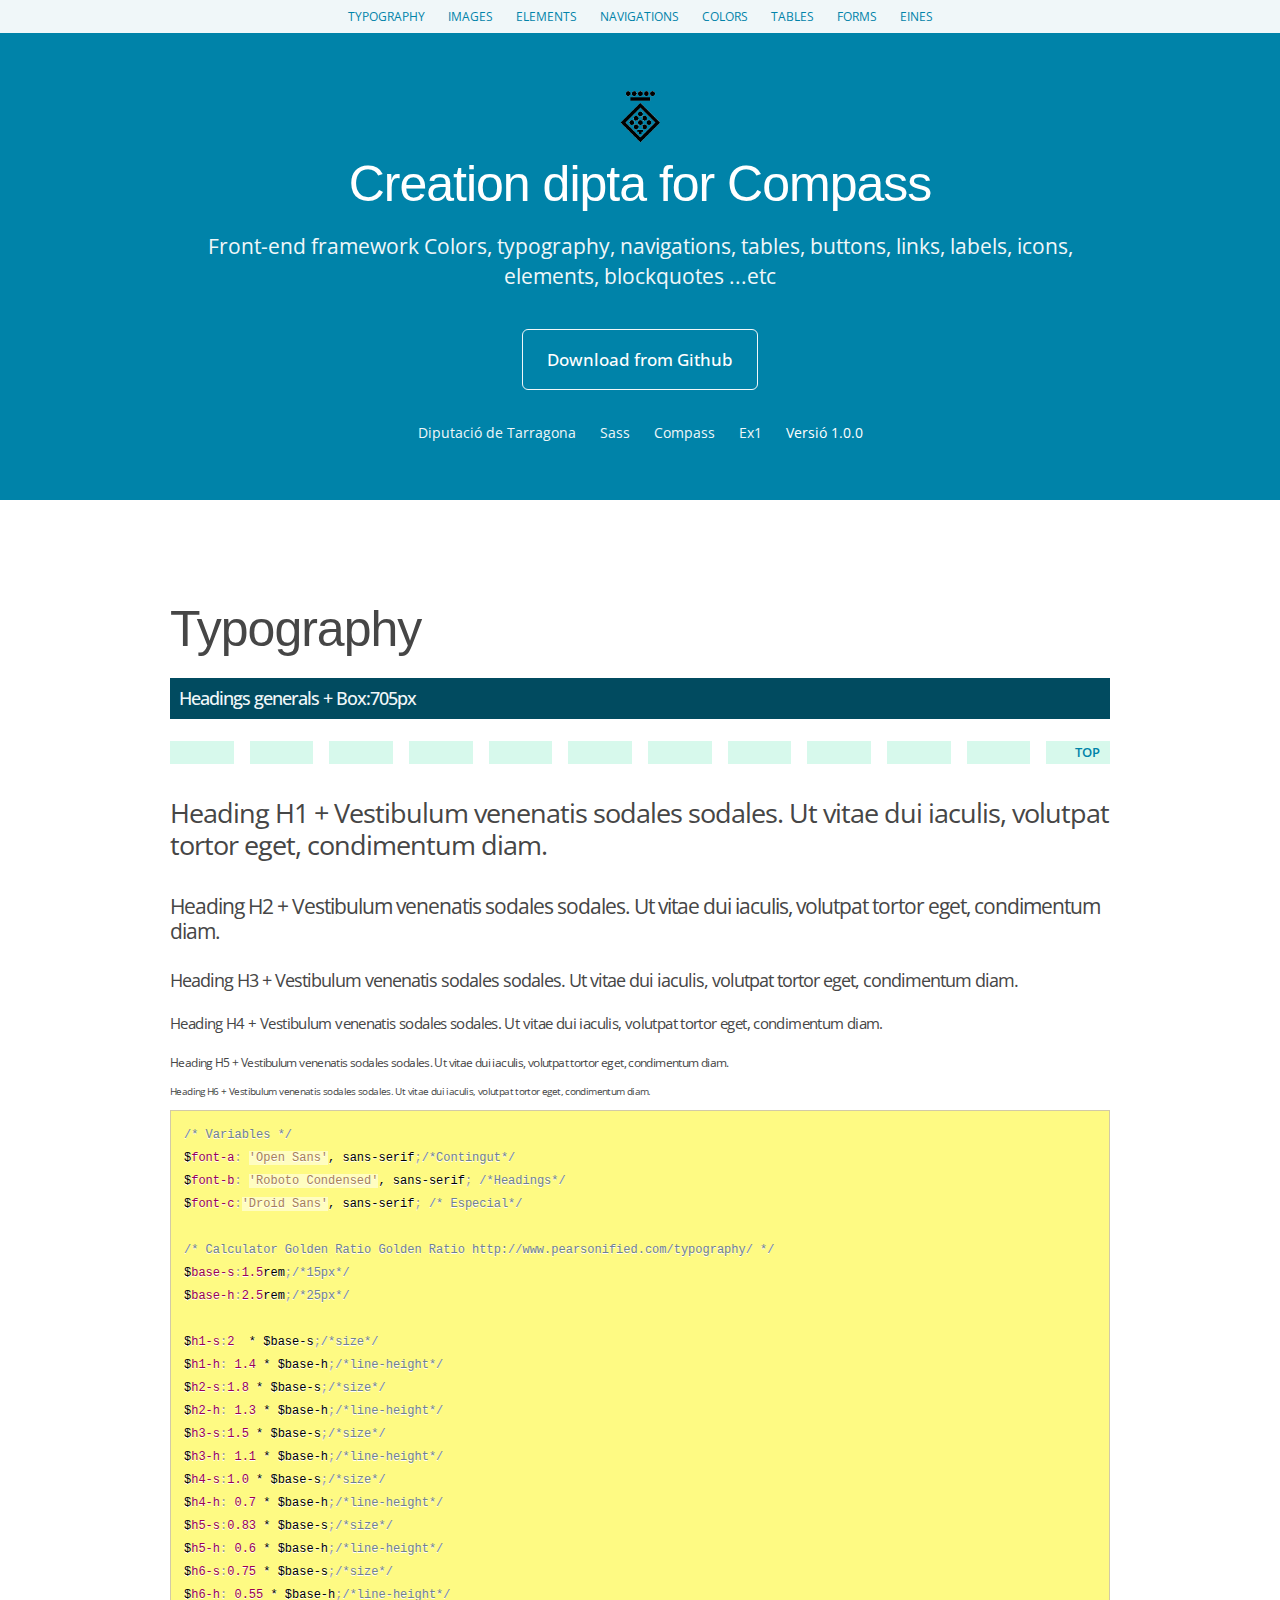
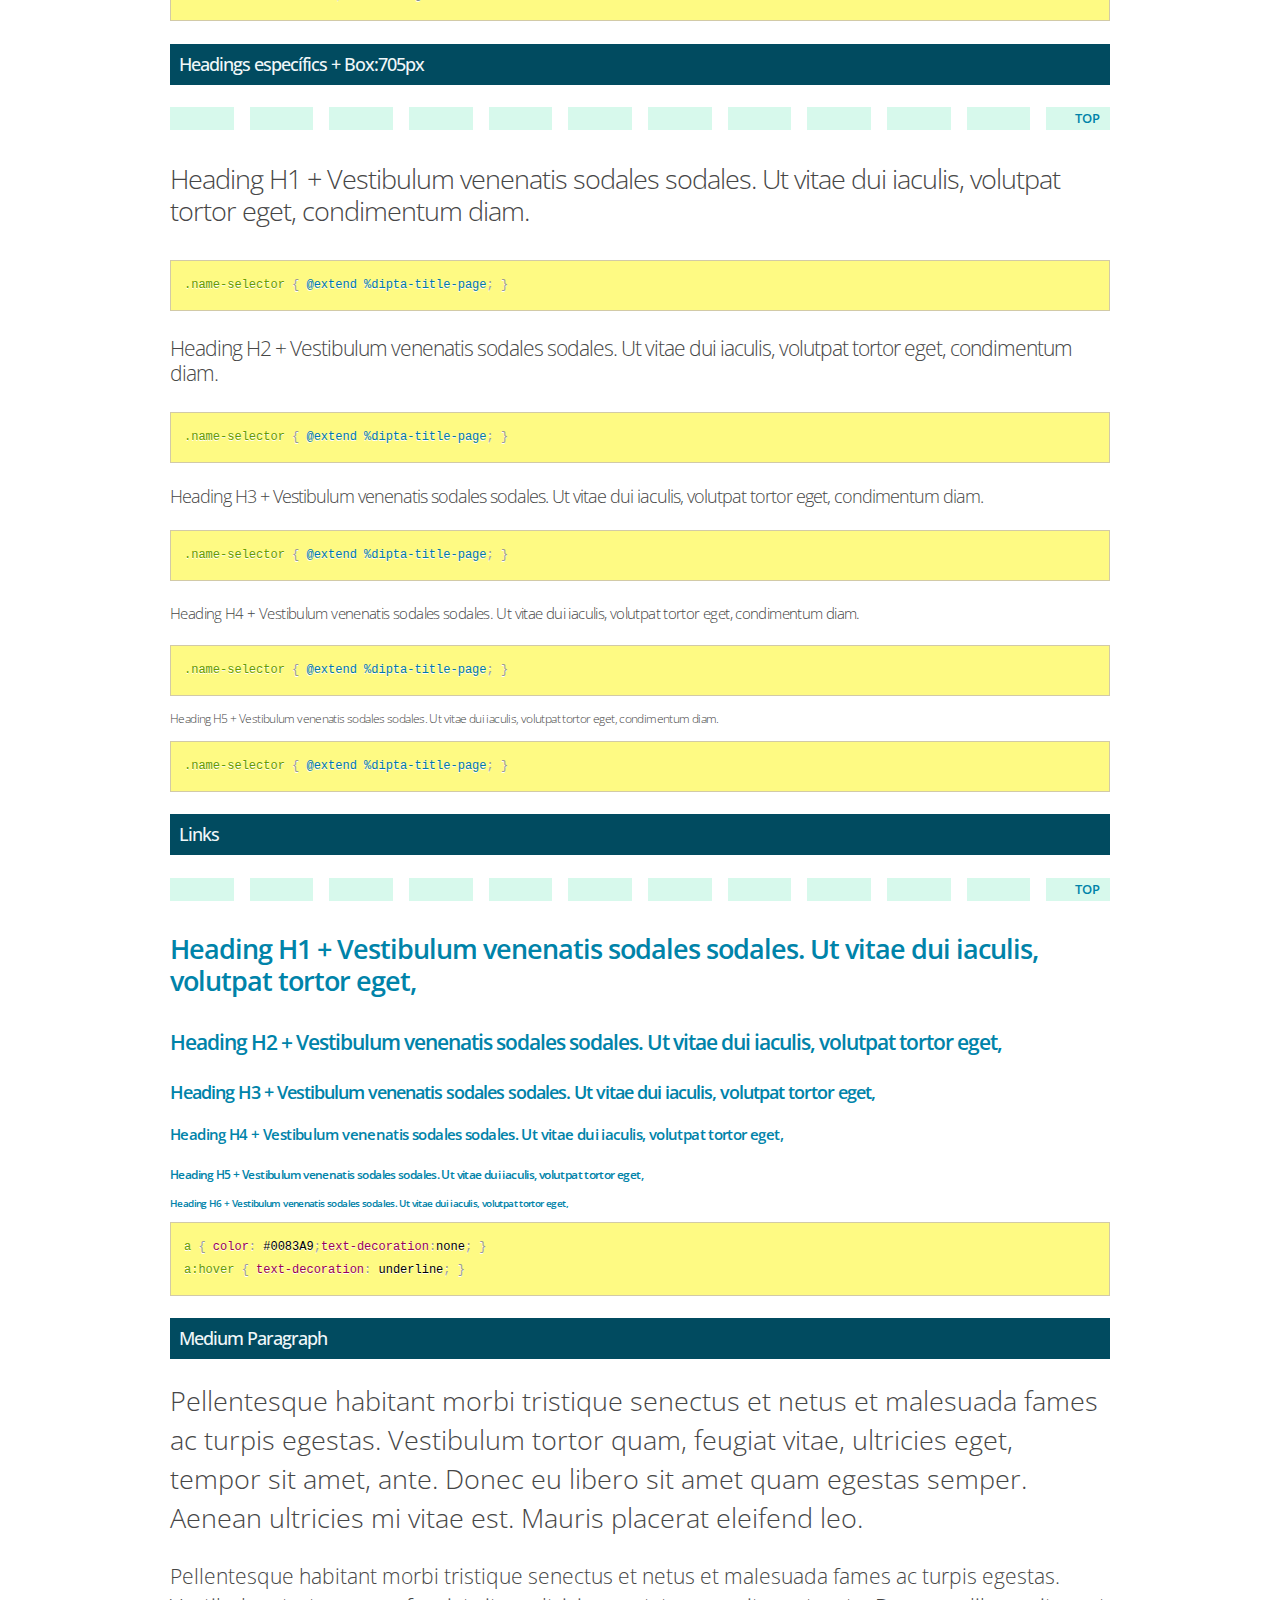
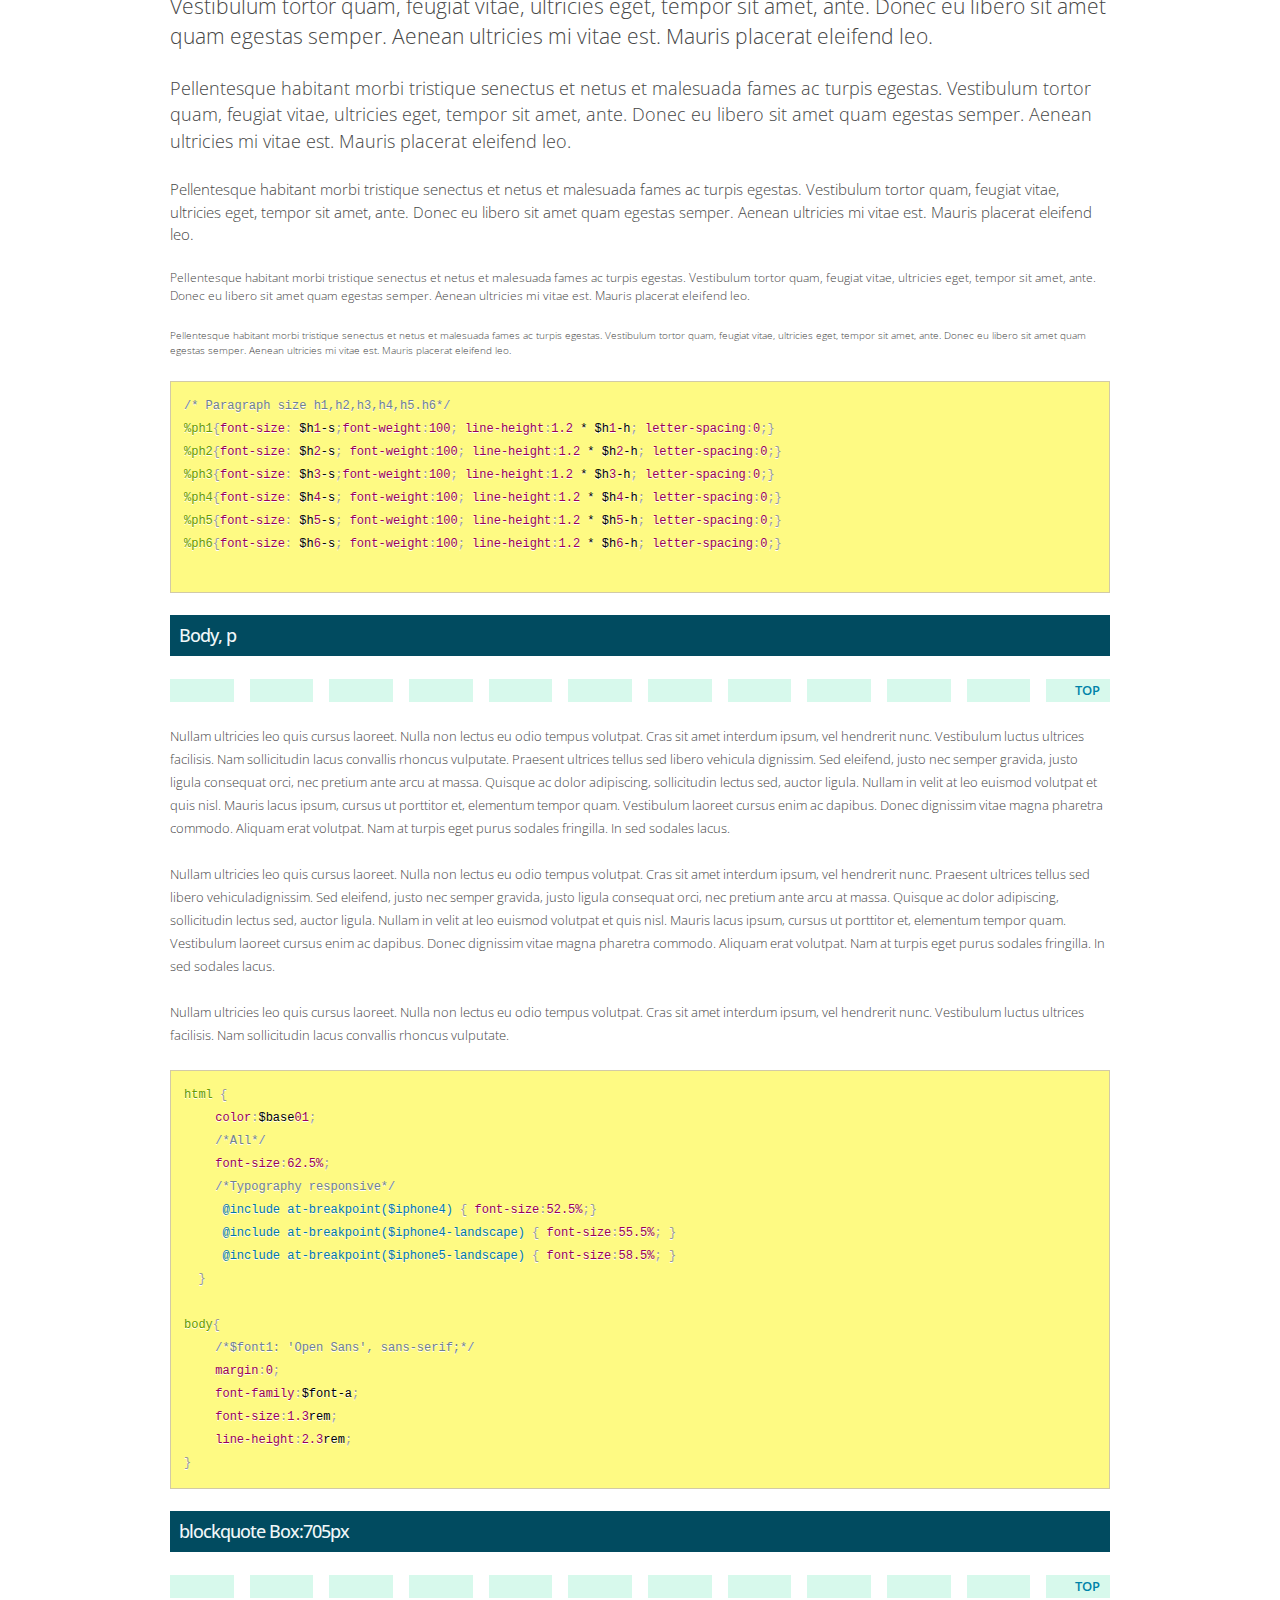
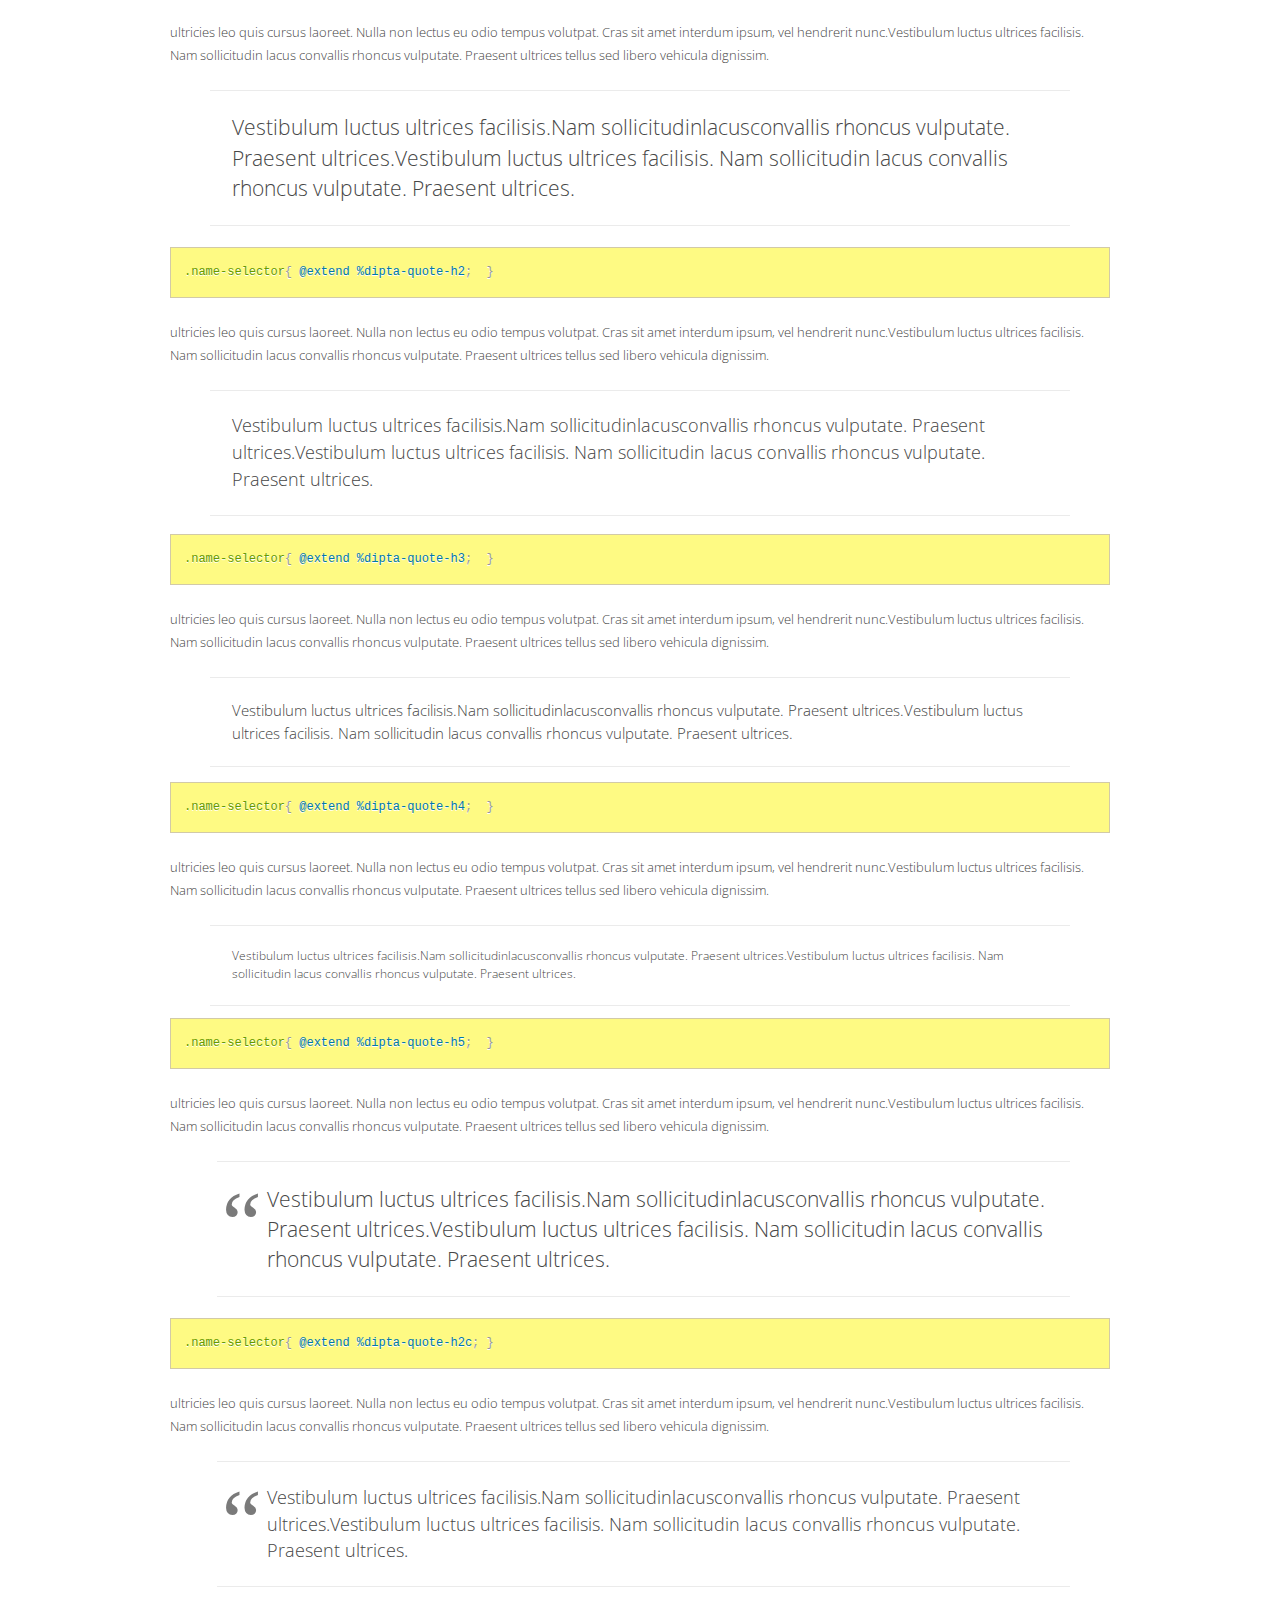
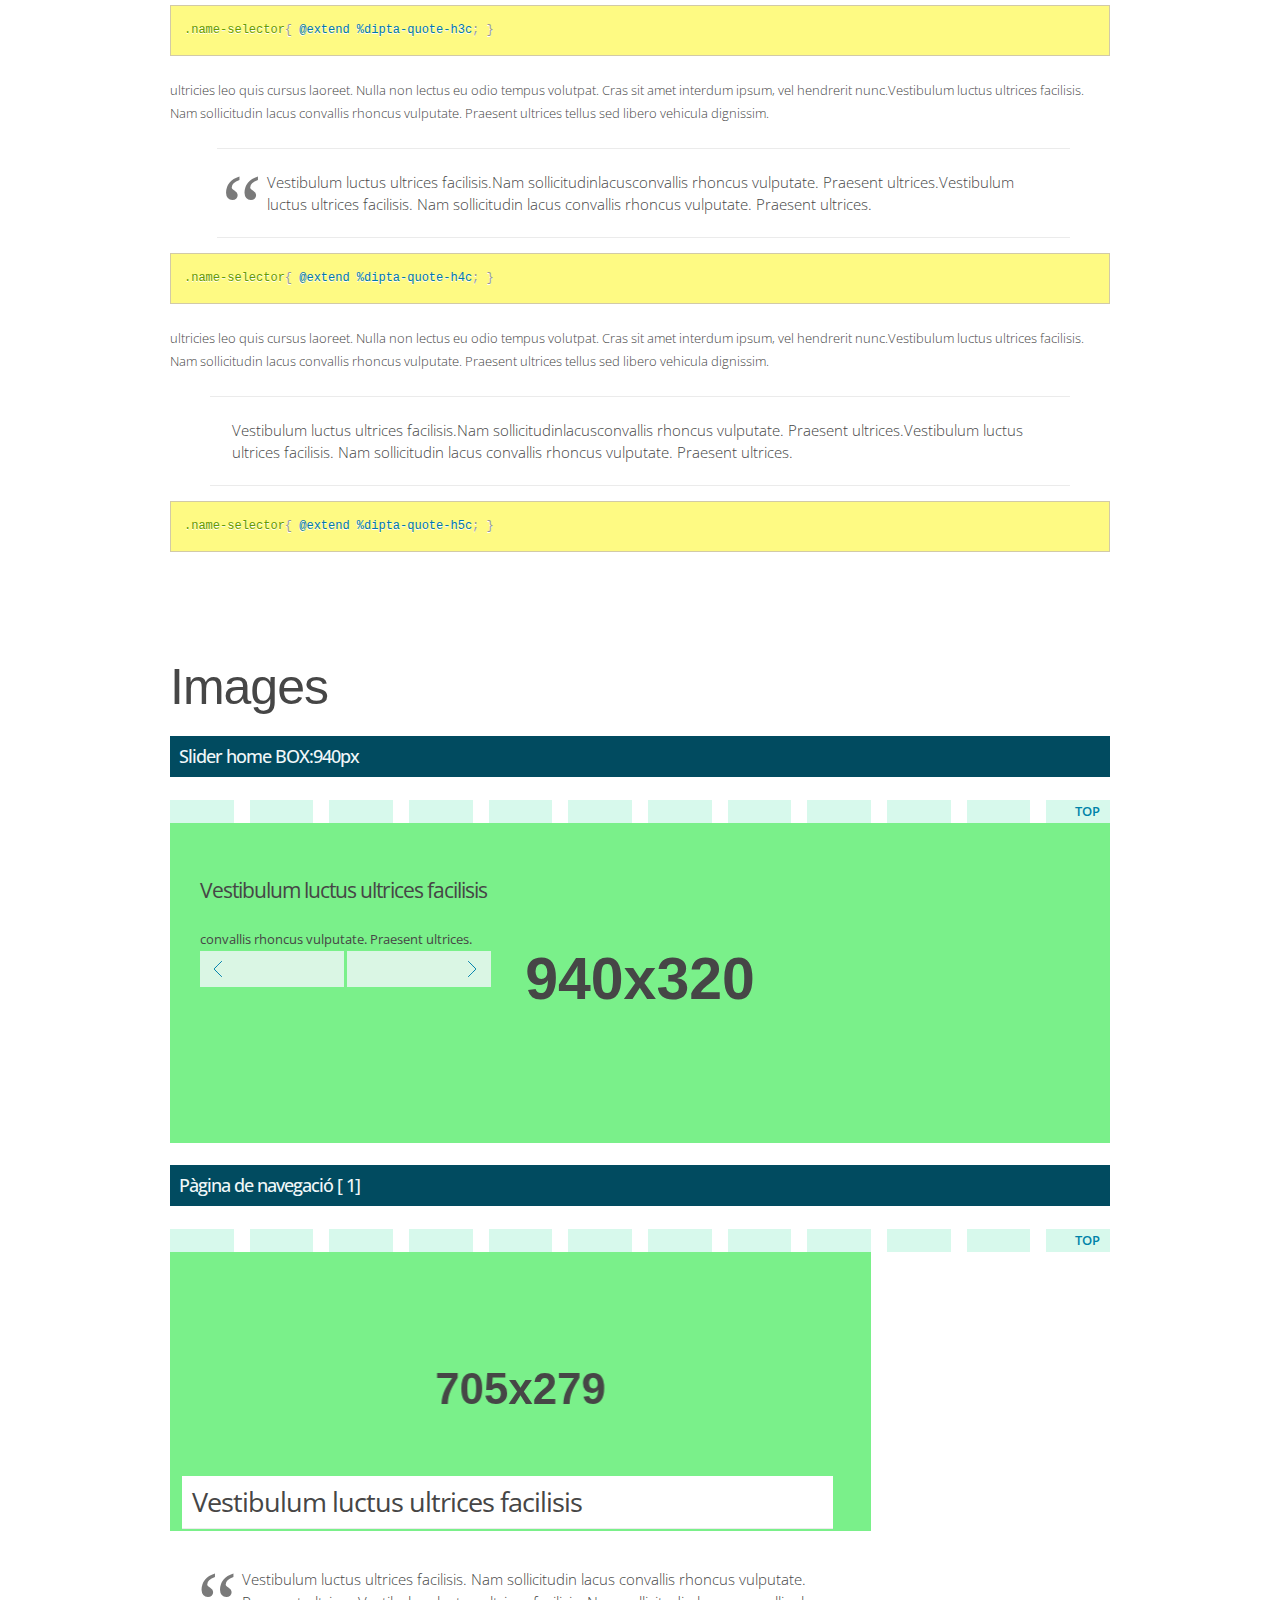
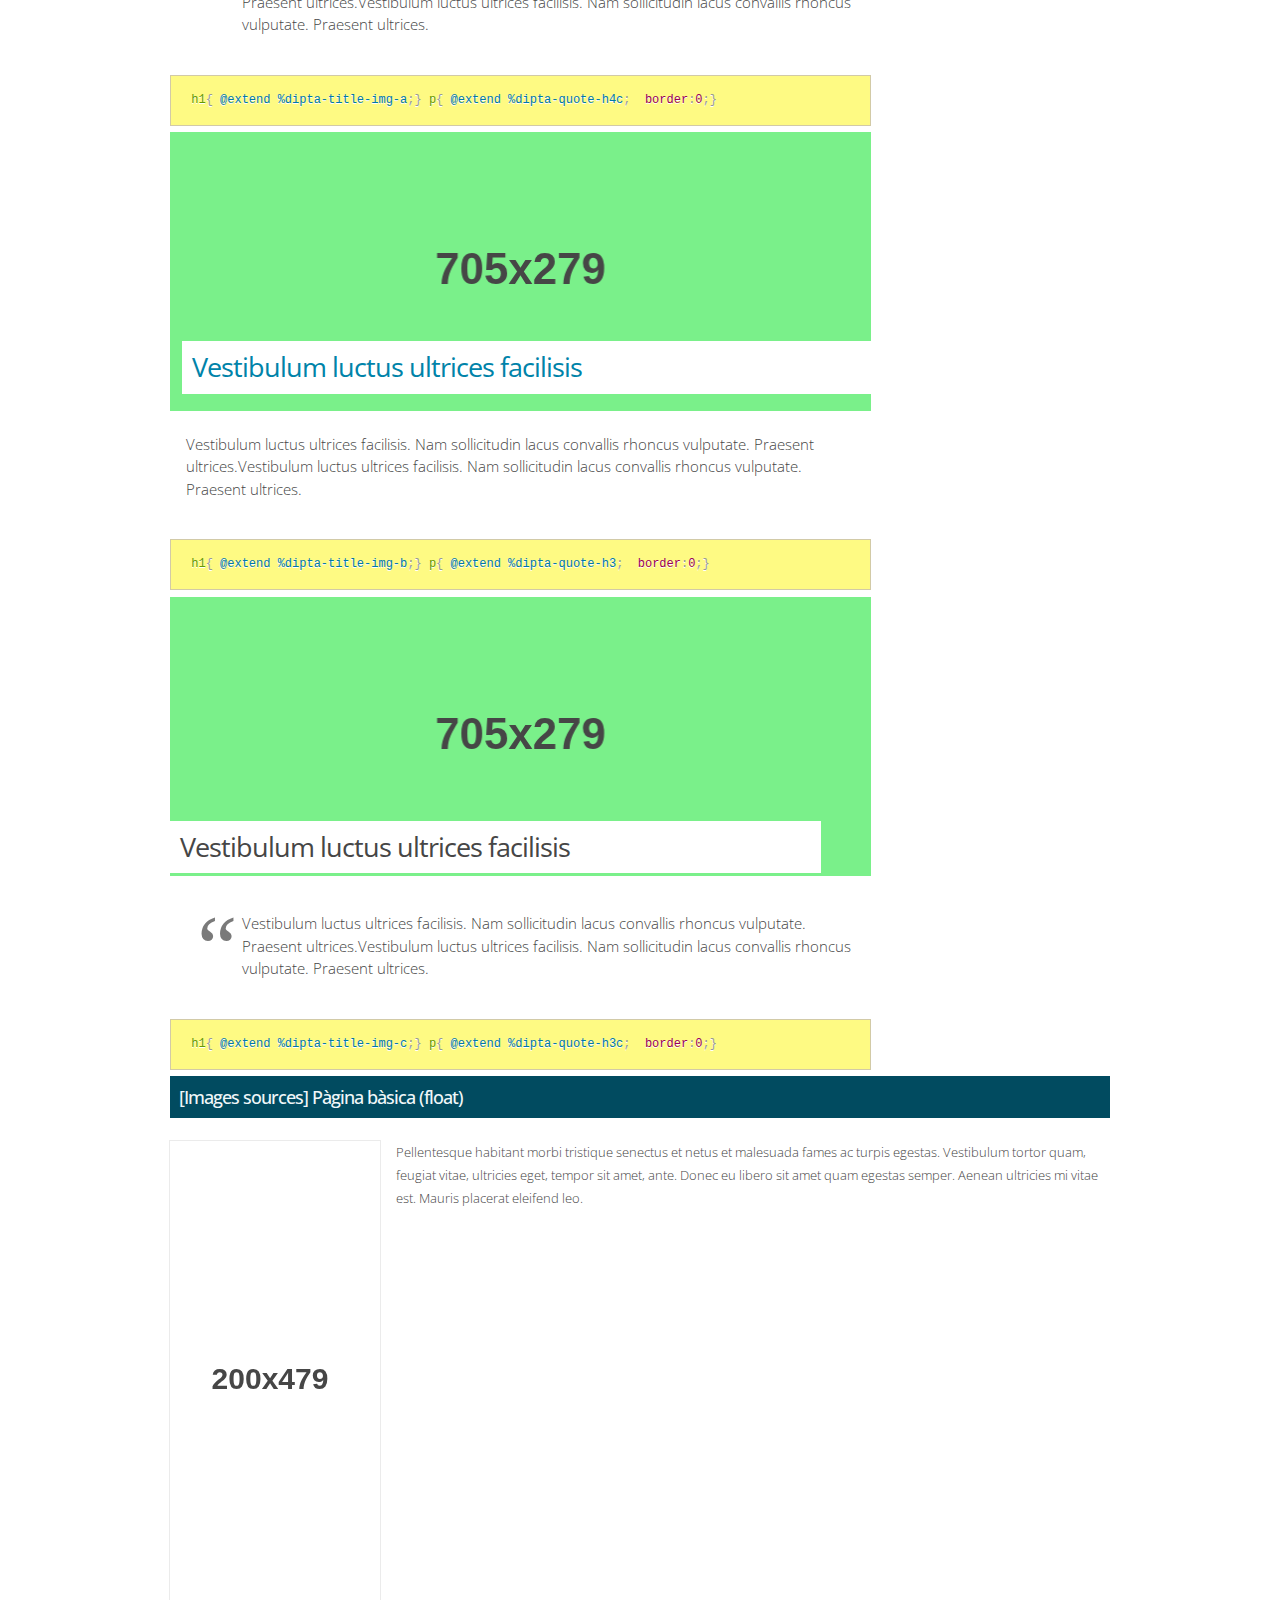
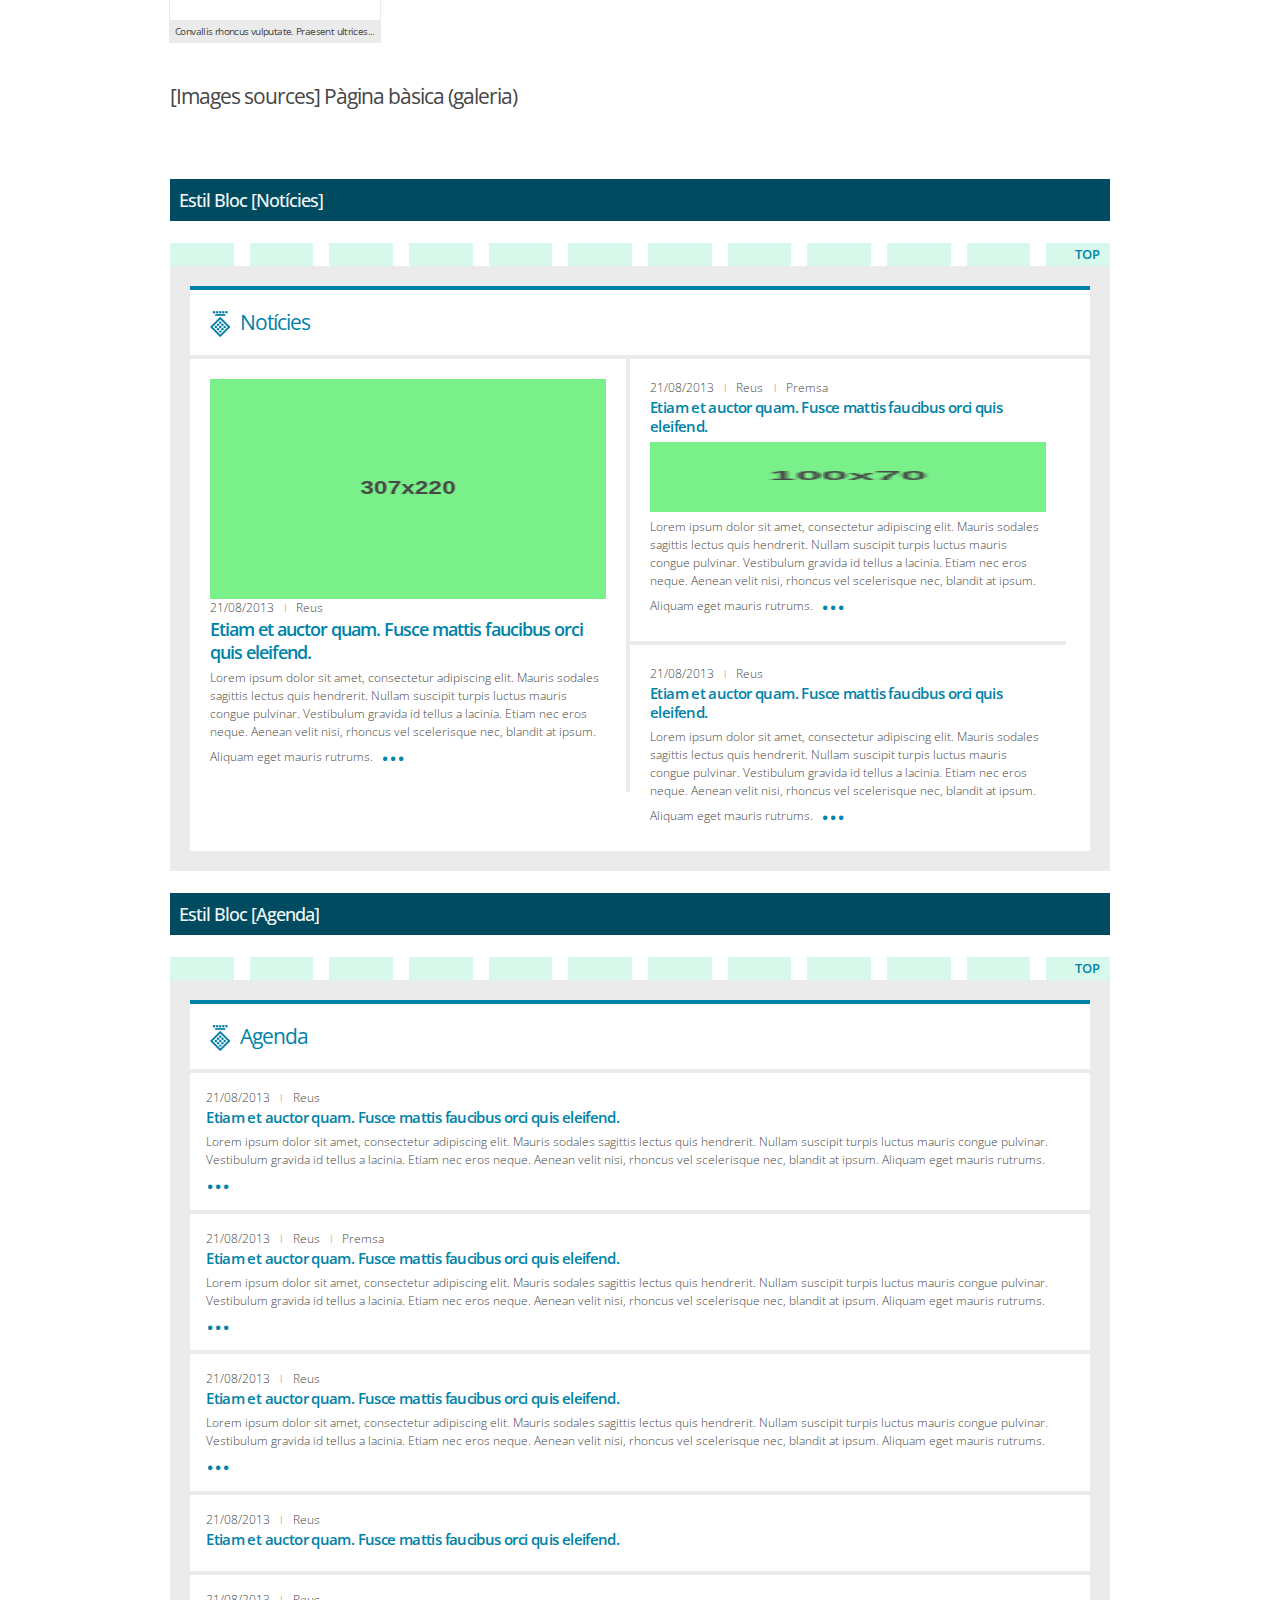
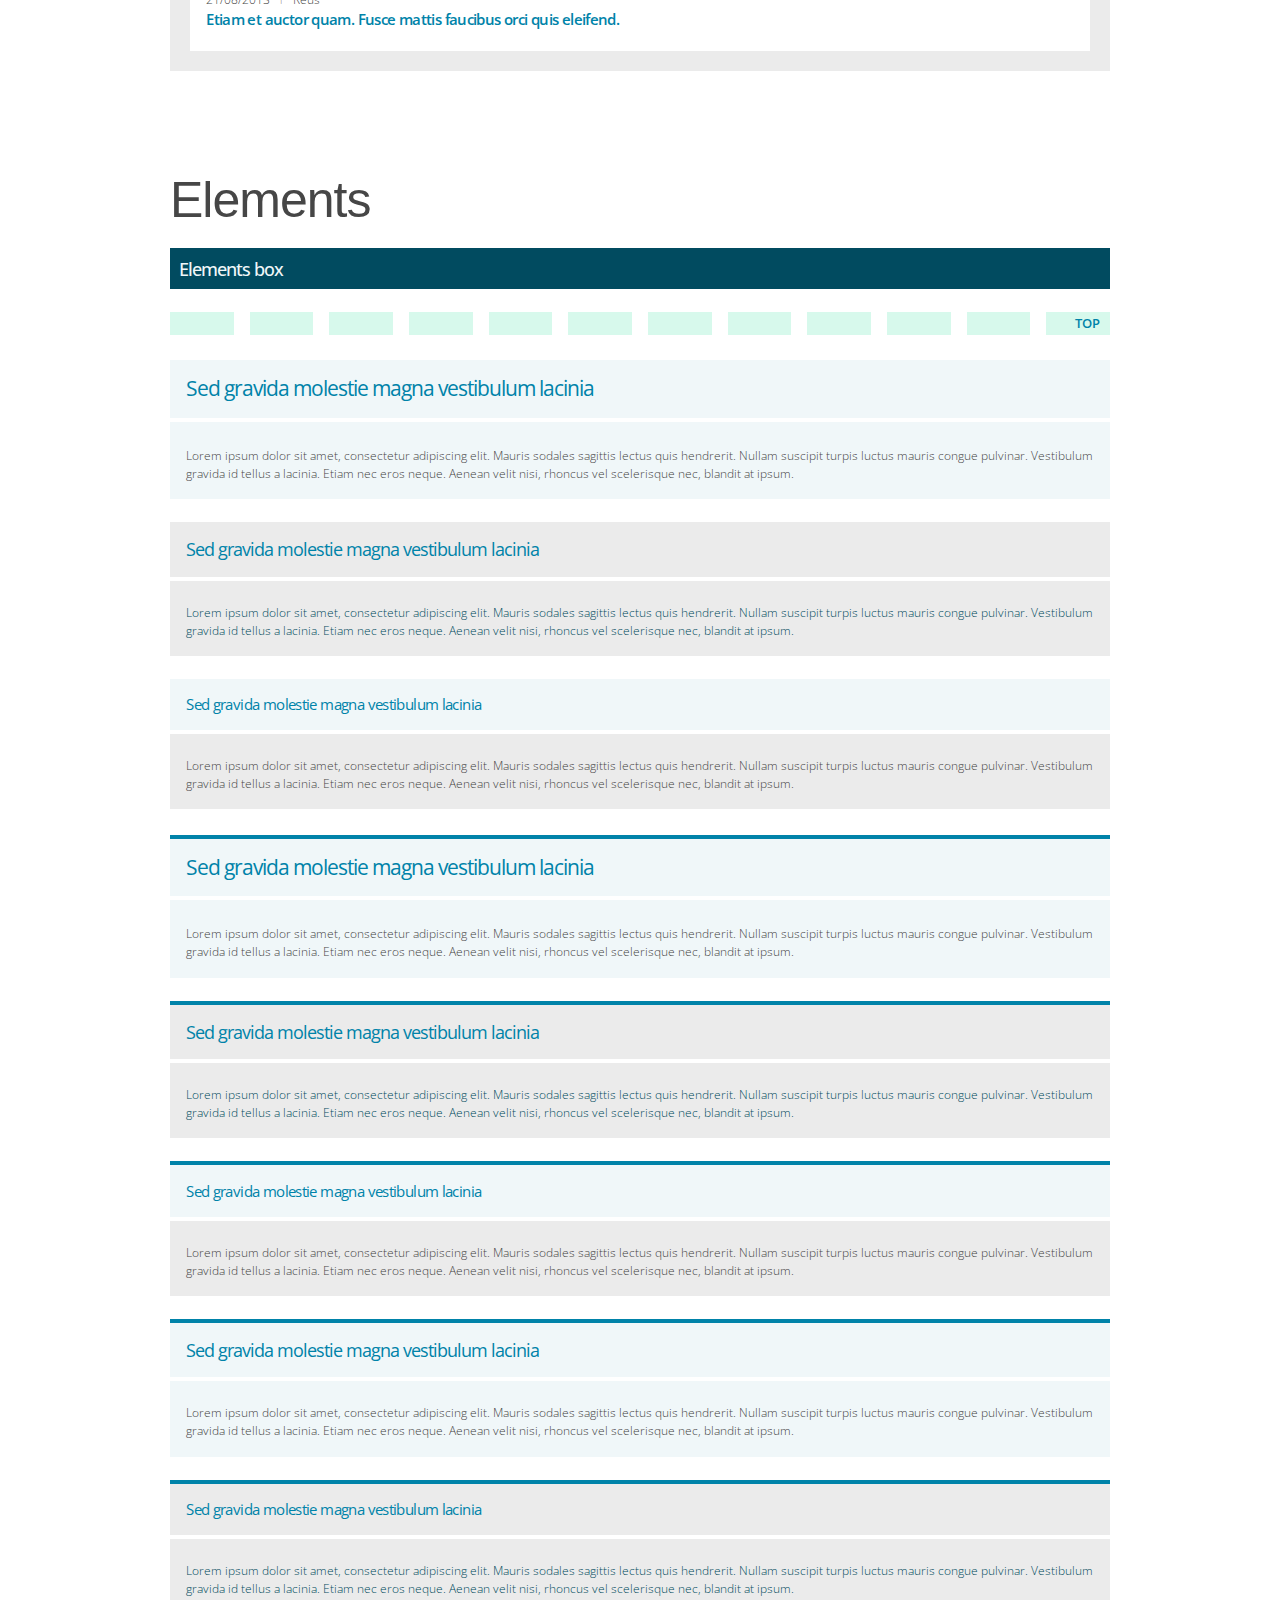
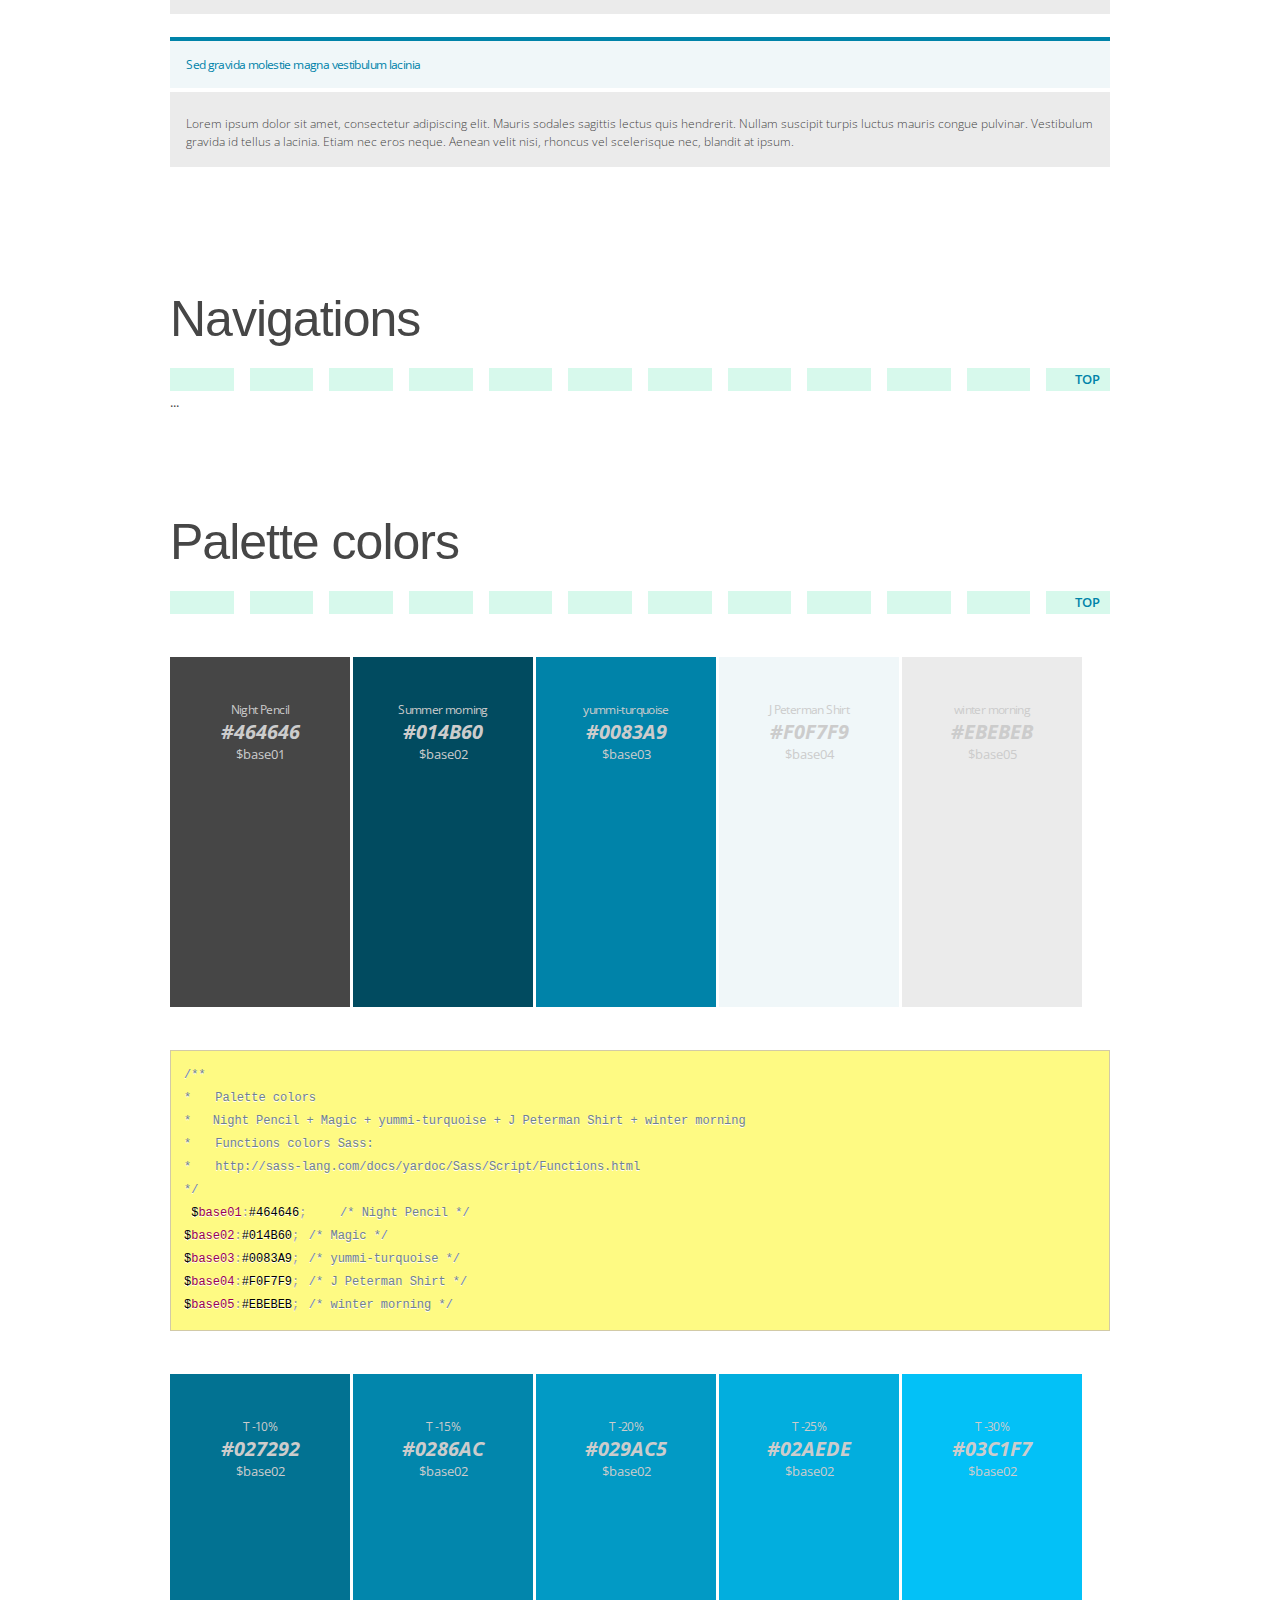
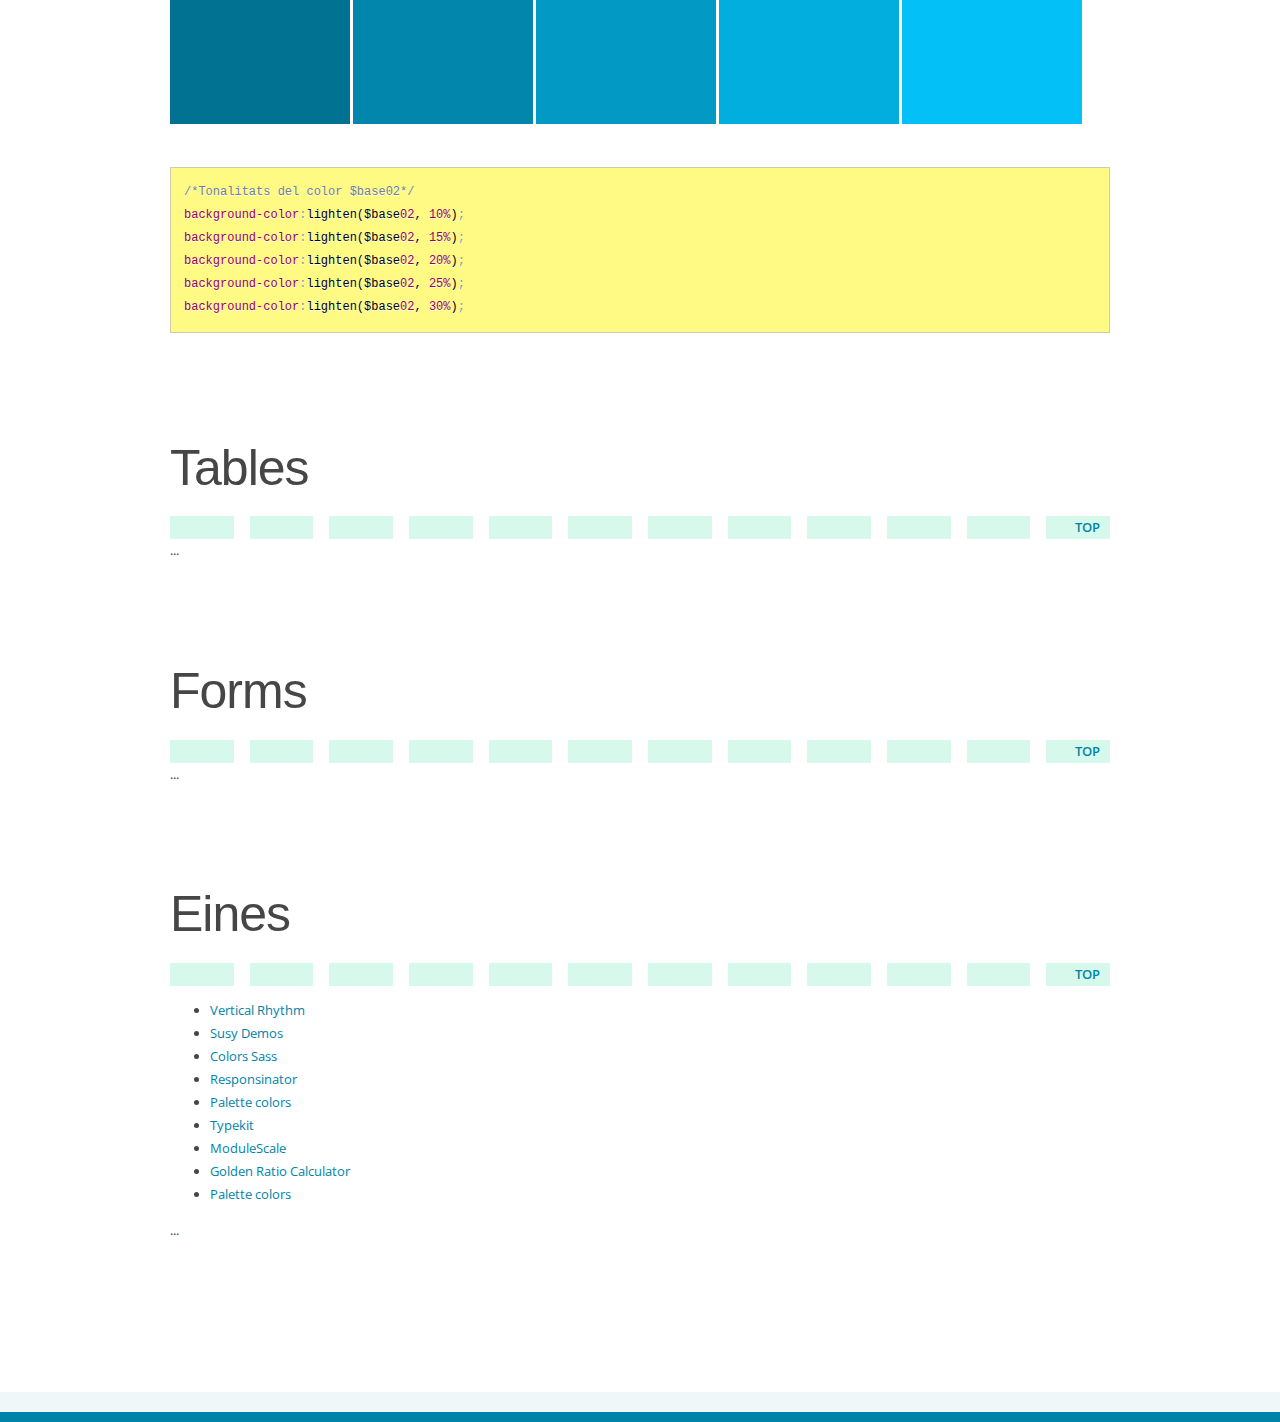
==== commit 3b9fc435: "update#060913" ====
--- a/index.html
+++ b/index.html
@@ -1,6 +1,7 @@
 ﻿<html>
 <meta http-equiv="content-type" content="text/html; charset=UTF-8">
 	<head>
+		<meta name="viewport" content="width=device-width">
 			<link rel="stylesheet" type="text/css" media="screen" href="css/normalize.css">
 			<link rel="stylesheet" type="text/css" media="screen" href="css/layout/responsive-custom.css">
 			<link rel="stylesheet" type="text/css" media="screen" href="css/doc.css">
@@ -43,15 +44,15 @@
 		<li><a href="#s5">Colors</a></li>
 		<li><a href="#s6">Tables</a></li>
 		<li><a href="#s7">Forms</a></li>
-		<li><a href="#s8">Responsive-Susy</a></li>
+		<li><a href="#s8">Eines</a></li>
 	</ul>
 </nav>
 		
 	
 <section id="s1">
 	<h1 class="title-doc">Typography</h1>	
-	
 		<h2 class="title-doc"> Headings generals + Box:705px</h2>
+		<div class="creation-grid"><a href="#">TOP</a></div>
 	<article class="headings-generals">
 		 <h1>Heading H1 + Vestibulum venenatis sodales sodales. Ut vitae dui iaculis, volutpat tortor eget, condimentum diam.</h1>
 		 <h2>Heading H2 + Vestibulum venenatis sodales sodales. Ut vitae dui iaculis, volutpat tortor eget, condimentum diam.</h2>
@@ -84,6 +85,7 @@
 	
 	
 	<h2 class="title-doc"> Headings específics + Box:705px</h2>
+	<div class="creation-grid"><a href="#">TOP</a></div>
 	<article class="headings-especifics">
 
 	<h1>Heading H1 + Vestibulum venenatis sodales sodales. Ut vitae dui iaculis, volutpat tortor eget, condimentum diam.</h1>
@@ -103,6 +105,7 @@
 	</article>
 	
 	<h2 class="title-doc"> Links </h2>
+	<div class="creation-grid"><a href="#">TOP</a></div>
 	<article class="links">	
 		 <h1><a href="#">Heading H1 + Vestibulum venenatis sodales sodales. Ut vitae dui iaculis, volutpat tortor eget, </a></h1>
 		 <h2><a href="#">Heading H2 + Vestibulum venenatis sodales sodales. Ut vitae dui iaculis, volutpat tortor eget, </a></h2>
@@ -134,13 +137,21 @@
 	
 	<article>	
 		<h2 class="title-doc">  Body, p</h2> 
+		 <div class="creation-grid"><a href="#">TOP</a></div>
 		<div class="body">
 			<p>Nullam ultricies leo quis cursus laoreet. Nulla non lectus eu odio tempus volutpat. Cras sit amet interdum ipsum, vel hendrerit nunc.
 			Vestibulum luctus ultrices facilisis. Nam sollicitudin lacus convallis rhoncus vulputate. Praesent ultrices tellus sed libero vehicula
 			dignissim. Sed eleifend, justo nec semper gravida, justo ligula consequat orci, nec pretium ante arcu at massa. Quisque ac dolor 
 			adipiscing, sollicitudin lectus sed, auctor ligula. Nullam in velit at leo euismod volutpat et quis nisl. Mauris lacus ipsum, 
 			cursus ut porttitor et, elementum tempor quam. Vestibulum laoreet cursus enim ac dapibus. Donec dignissim vitae magna pharetra 
+			commodo. Aliquam erat volutpat. Nam at turpis eget purus sodales fringilla. In sed sodales lacus. </p><p>Nullam ultricies leo quis cursus laoreet. Nulla non lectus eu odio tempus volutpat. Cras sit amet interdum ipsum, vel hendrerit nunc.
+			 Praesent ultrices tellus sed libero vehiculadignissim. Sed eleifend, justo nec semper gravida, justo ligula consequat orci, nec pretium ante arcu at massa. Quisque ac dolor 
+			adipiscing, sollicitudin lectus sed, auctor ligula. Nullam in velit at leo euismod volutpat et quis nisl. Mauris lacus ipsum, 
+			cursus ut porttitor et, elementum tempor quam. Vestibulum laoreet cursus enim ac dapibus. Donec dignissim vitae magna pharetra 
 			commodo. Aliquam erat volutpat. Nam at turpis eget purus sodales fringilla. In sed sodales lacus. </p>
+			<p>Nullam ultricies leo quis cursus laoreet. Nulla non lectus eu odio tempus volutpat. Cras sit amet interdum ipsum, vel hendrerit nunc.
+			Vestibulum luctus ultrices facilisis. Nam sollicitudin lacus convallis rhoncus vulputate. </p>
+			
 		<pre><code class="language-css">html {  
 	color:$base01;
 	/*All*/
@@ -162,6 +173,7 @@
 		</div>
 	</article>
 	<h2 class="title-doc"> blockquote Box:705px</h2>
+	 <div class="creation-grid"><a href="#">TOP</a></div>
 	<article class="quote">
 		<p>ultricies leo quis cursus laoreet. Nulla non lectus eu odio tempus volutpat. Cras sit amet 
 		interdum ipsum, vel hendrerit nunc.Vestibulum luctus ultrices facilisis. Nam sollicitudin lacus 
@@ -229,6 +241,7 @@
 		<h1 class="title-doc">Images</h1>
 
 		<h2 class="title-doc">Slider home BOX:940px</h2>
+		 <div class="creation-grid"><a href="#">TOP</a></div>
 		<article class="slider-home">
 			<img src="holder.js/940x320/#7AF08A:#464646"/>
 			<div class="dipta-slider-home">
@@ -241,7 +254,8 @@
 			</div>
 		</article>
 		
-		<h2 class="title-ma">Pàgina de navegació [ 1]</h2>
+		<h2 class="title-doc">Pàgina de navegació [ 1]</h2>
+		 <div class="creation-grid"><a href="#">TOP</a></div>
 		<article class="navigation-1">
 			<img src="holder.js/705x279/#7AF08A:#464646">
 			<h1>Vestibulum luctus ultrices facilisis</h1>
@@ -269,18 +283,11 @@
 			convallis rhoncus vulputate. Praesent ultrices.</p>
 		<pre><code class="language-css"> h1{ @extend %dipta-title-img-c;} p{ @extend %dipta-quote-h3c;  border:0;}</code></pre>
 		</article>
-		
-			
-		
-		<h2 class="title-doc" style="Clear:both;">Pàgina bàsica (normal)</h2>
-		<article class="pagina-basica">
-			<img src="holder.js/677x479/#7AF08A:#464646">
-			<div class="dipta-caption">Convallis rhoncus vulputate. Praesent ultrices...</div>
-		</article class="pagina-basica>
+
 		<h2 class="title-doc">[Images sources] Pàgina bàsica (float)</h2>
 		<article>	
 			<div class="dipta-img-float">
-				<img src="holder.js/300x479/#fff:#464646">
+				<img src="holder.js/200x479/#fff:#464646">
 				<div class="dipta-caption">Convallis rhoncus vulputate. Praesent ultrices...</div>
 			</div>
 			<div class="dipta-body">
@@ -303,6 +310,7 @@
 		<br/>
 		
 	<h2 class="title-doc"> Estil Bloc [Notícies]</h2>
+	 <div class="creation-grid"><a href="#">TOP</a></div>
 	<article id="dipta-noticia">
 	<div class="container">
 	<h2 class="dipta-title-logo"><a href="">Notícies</a></h2>
@@ -348,6 +356,7 @@
 	</article>
 	
 	<h2 class="title-doc"> Estil Bloc [Agenda]</h2>
+	 <div class="creation-grid"><a href="#">TOP</a></div>
 	<article id="dipta-agenda">
 	<div class="container">
 	<h2 class="dipta-title-logo"><a href="">Agenda</a></h2>
@@ -413,6 +422,7 @@
 		<h1 class="title-doc">Elements</h1>
 		
 		<h2 class="title-doc"> Elements box</h2>
+		 <div class="creation-grid"><a href="#">TOP</a></div>
 		<article class="box-1">
 		 <div class="bloc">
 			<h2><a href="#">Sed gravida molestie magna vestibulum lacinia</a></h2>
@@ -478,18 +488,17 @@
 </section>
 <!-- Navigations -->	
 <section id="s4">
-	<div class="container">
 		<h1 class="title-doc">Navigations</h1>
+		 <div class="creation-grid"><a href="#">TOP</a></div>
 		<article> ...
 		</article>
-		
-	</div>
 </section>
 
 <!-- Palette colors-->	
 <section id="s5">
 	
 	<h1 class="title-doc">Palette colors</h1>
+	 <div class="creation-grid"><a href="#">TOP</a></div>
 	<article>
 		<ul id="palette-colors">
 			<li><h5>Night Pencil</h5><i>#464646</i> $base01</li>
@@ -533,19 +542,33 @@
 <section id="s6">
 
 	<h1 class="title-doc">Tables</h1>
+	 <div class="creation-grid"><a href="#">TOP</a></div>
 	<article> ...
 		</article>
 </section>	
  
  <section id="s7">
  <h1 class="title-doc"> Forms</h1>
+  <div class="creation-grid"><a href="#">TOP</a></div>
 	<article>
 	...
 	<article>
  </section>
  
   <section id="s8">
- <h1 class="title-doc"> Responsive-Susy</h1>
+ <h1 class="title-doc"> Eines</h1>
+ <div class="creation-grid"><a href="#">TOP</a></div>
+	 <ul>
+		<li><a href="http://gridwax.gs/">Vertical Rhythm</a></li>
+		<li><a href="http://susy.oddbird.net/demos/">Susy Demos</a></li>
+		<li><a href="http://sass-lang.com/docs/yardoc/Sass/Script/Functions.html">Colors Sass</a></li>
+		<li><a href="http://responsinator.com/">Responsinator</a></li>
+		<li><a href="http://www.colourlovers.com/">Palette colors</a></li>
+		<li><a href="https://typekit.com/">Typekit</a></li>
+		<li><a href="http://modularscale.com/ ">ModuleScale</a></li>
+		<li><a href="http://www.pearsonified.com/typography/">Golden Ratio Calculator</a></li>
+		<li><a href="http://www.colourlovers.com/">Palette colors</a></li>
+	 </ul>
 	<article> ...
 		</article>
  </section>
--- a/css/doc.css
+++ b/css/doc.css
@@ -247,7 +247,11 @@
 
 /**
 * 	Palette colors
+*
+*	http://www.colourlovers.com/palette/2978475/Deputation
 *   Night Pencil + Magic + yummi-turquoise + J Peterman Shirt + winter morning
+*	bc:#bcbcbc,Gamebookers Blue:#3299BB	 
+*
 *	Functions colors Sass:
 *	http://sass-lang.com/docs/yardoc/Sass/Script/Functions.html	
 */
@@ -259,37 +263,71 @@
 grayscale($color)
 invert($color)
 */
+/*gray*/
 /* Night Pencil */
+/*blue1*/
 /* Magic */
+/*blue*/
 /* yummi-turquoise */
+/*blue-1*/
 /* J Peterman Shirt */
+/*eb*/
 /* winter morning */
 /* Tonalitats */
 /**
-*	Typografia  web-fonts
+*	Font Creation Dipta
 * 	http://www.google.com/fonts
-*	Imports + Golden ratio + responsive typography
+*	Calculator Golden Ratio http://www.pearsonified.com/typography/
+*	http://modularscale.com/ + http://gridwax.gs/ + https://typekit.com/
 */
 /* Imports */
 /* Variables */
 /*Contingut*/
 /*Headings*/
 /* Especial*/
-/* Calculator Golden Ratio Golden Ratio http://www.pearsonified.com/typography/ */
+/*Base font*/
 /*15px*/
 /*25px*/
-/*size*/
-/*line-height*/
-/*size*/
-/*line-height*/
-/*size*/
-/*line-height*/
-/*size*/
-/*line-height*/
-/*size*/
-/*line-height*/
-/*size*/
-/*line-height*/
+/*golden*/
+/*margin:$base-h 0;*/
+/**/
+/* Modular scale */
+/*16px*ratio^4*/
+/*margin: $h1-h 0;*/
+/*margin: $h2-h 0;*/
+/*margin: $h3-h 0;*/
+/*margin: $h4-h 0;*/
+/*margin: $h5-h 0;*/
+/*margin: $h6-h 0;*/
+/**/
+/* OLD
+$base-s:1.5rem;
+$base-h:2.5rem;
+$h1-s:2  * $base-s;
+$h1-h: 1.4 * $base-h;
+$h2-s:1.8 * $base-s;
+$h2-h: 1.3 * $base-h;
+$h3-s:1.5 * $base-s;
+$h3-h: 1.1 * $base-h;
+$h4-s:1.0 * $base-s;
+$h4-h: 0.7 * $base-h;
+$h5-s:0.83 * $base-s;
+$h5-h: 0.6 * $base-h;
+$h6-s:0.75 * $base-s;
+$h6-h: 0.55 * $base-h;
+*/
+/*
+*
+*	Susy - Creation base
+*   http://www.responsinator.com
+*	http://sass-lang.com/docs/yardoc/Sass/Script/Functions.html
+*/
+/* Visual Grid Susy for REM 1rem=>10px*/
+/*
+Mixins
+*/
+/*Variables Generals*/
+/* 2.3rem*/
 /* Creation custom*/
 /**
 *	Typografia  - Creation
@@ -298,8 +336,9 @@
 * 	$font-a;contingut + $font-b;Headings + $font-c; especial
 */
 /* line 10, ../sass/creation/custom/_typography.scss */
-p, #s2 .slider-home .info-banner .text-banner {
+p {
   font-weight: 300;
+  margin: 2.3rem 0;
 }
 
 /* line 11, ../sass/creation/custom/_typography.scss */
@@ -314,110 +353,116 @@
 }
 
 /* Headings*/
-/* line 15, ../sass/creation/custom/_typography.scss */
+/* line 16, ../sass/creation/custom/_typography.scss */
 h1 {
   /*body*/
-  font-size: 3rem;
-  font-weight: 400;
-  line-height: 3.5rem;
-  letter-spacing: -0.2rem;
-}
-
-/* line 16, ../sass/creation/custom/_typography.scss */
-h2 {
   font-size: 2.7rem;
   font-weight: 400;
-  line-height: 3.25rem;
-  letter-spacing: -0.06rem;
+  line-height: 3.24rem;
+  letter-spacing: -0.1rem;
+  margin: 3.24rem 0;
 }
 
 /* line 17, ../sass/creation/custom/_typography.scss */
+h2 {
+  font-size: 2.1034rem;
+  font-weight: 400;
+  line-height: 2.52408rem;
+  letter-spacing: -0.1rem;
+  margin: 2.52408rem 0;
+}
+
+/* line 18, ../sass/creation/custom/_typography.scss */
 h3, h2.title-doc {
-  font-size: 2.25rem;
+  font-size: 1.7923rem;
   font-weight: 400;
-  line-height: 2.75rem;
-  letter-spacing: -0.06rem;
-}
-
-/* line 18, ../sass/creation/custom/_typography.scss */
+  line-height: 2.24038rem;
+  letter-spacing: -0.1rem;
+  margin: 2.24038rem 0;
+}
+
+/* line 19, ../sass/creation/custom/_typography.scss */
 h4 {
   font-size: 1.5rem;
   font-weight: 400;
-  line-height: 1.75rem;
-  letter-spacing: -0.06rem;
-}
-
-/* line 19, ../sass/creation/custom/_typography.scss */
+  line-height: 1.875rem;
+  letter-spacing: -0.0618rem;
+  margin: 2.24038rem 0;
+}
+
+/* line 20, ../sass/creation/custom/_typography.scss */
 h5 {
-  font-size: 1.245rem;
+  font-size: 1.2rem;
   font-weight: 400;
   line-height: 1.5rem;
-  letter-spacing: -0.06rem;
-}
-
-/* line 20, ../sass/creation/custom/_typography.scss */
+  letter-spacing: -0.0618rem;
+  margin: 1.5rem 0;
+}
+
+/* line 21, ../sass/creation/custom/_typography.scss */
 h6, #s2 .dipta-caption {
-  font-size: 1.125rem;
+  font-size: 1rem;
   font-weight: 400;
-  line-height: 1.375rem;
-  letter-spacing: -0.06rem;
+  line-height: 1.25rem;
+  letter-spacing: -0.0618rem;
+  margin: 1.25rem 0;
 }
 
 /* Paragraph size h1,h2,h3,h4,h5.h6*/
-/* line 24, ../sass/creation/custom/_typography.scss */
-#s1 .paragraph p:nth-child(1), #s1 .paragraph #s2 .slider-home .info-banner .text-banner:nth-child(1), #s2 .slider-home .info-banner #s1 .paragraph .text-banner:nth-child(1) {
-  font-size: 3rem;
-  font-weight: 100;
-  line-height: 4.2rem;
-  letter-spacing: 0;
-}
-
 /* line 25, ../sass/creation/custom/_typography.scss */
-#s1 .quote blockquote:nth-child(2), #s1 .quote blockquote:nth-child(14), #s1 .paragraph p:nth-child(2), #s1 .paragraph #s2 .slider-home .info-banner .text-banner:nth-child(2), #s2 .slider-home .info-banner #s1 .paragraph .text-banner:nth-child(2) {
+#s1 .paragraph p:nth-child(1) {
   font-size: 2.7rem;
   font-weight: 100;
-  line-height: 3.9rem;
+  line-height: 3.888rem;
   letter-spacing: 0;
 }
 
 /* line 26, ../sass/creation/custom/_typography.scss */
-#s1 .quote blockquote:nth-child(5), #s1 .quote blockquote:nth-child(17), #s1 .paragraph p:nth-child(3), #s1 .paragraph #s2 .slider-home .info-banner .text-banner:nth-child(3), #s2 .slider-home .info-banner #s1 .paragraph .text-banner:nth-child(3) {
-  font-size: 2.25rem;
+#s1 .quote blockquote:nth-child(2), #s1 .quote blockquote:nth-child(14), #s1 .paragraph p:nth-child(2) {
+  font-size: 2.1034rem;
   font-weight: 100;
-  line-height: 3.3rem;
+  line-height: 3.0289rem;
   letter-spacing: 0;
 }
 
 /* line 27, ../sass/creation/custom/_typography.scss */
-#s1 .quote blockquote:nth-child(8), #s1 .quote blockquote:nth-child(23), #s2 .navigation-2 p, #s2 .navigation-2 .slider-home .info-banner .text-banner, #s2 .slider-home .info-banner .navigation-2 .text-banner, #s1 .quote blockquote:nth-child(20), #s2 .navigation-1 p, #s2 .navigation-1 .slider-home .info-banner .text-banner, #s2 .slider-home .info-banner .navigation-1 .text-banner, #s2 .navigation-3 p, #s2 .navigation-3 .slider-home .info-banner .text-banner, #s2 .slider-home .info-banner .navigation-3 .text-banner, #s1 .paragraph p:nth-child(4), #s1 .paragraph #s2 .slider-home .info-banner .text-banner:nth-child(4), #s2 .slider-home .info-banner #s1 .paragraph .text-banner:nth-child(4) {
+#s1 .quote blockquote:nth-child(5), #s1 .quote blockquote:nth-child(17), #s1 .paragraph p:nth-child(3) {
+  font-size: 1.7923rem;
+  font-weight: 100;
+  line-height: 2.68845rem;
+  letter-spacing: 0;
+}
+
+/* line 28, ../sass/creation/custom/_typography.scss */
+#s1 .quote blockquote:nth-child(8), #s1 .quote blockquote:nth-child(23), #s2 .navigation-2 p, #s1 .quote blockquote:nth-child(20), #s2 .navigation-1 p, #s2 .navigation-3 p, #s1 .paragraph p:nth-child(4) {
   font-size: 1.5rem;
   font-weight: 100;
-  line-height: 2.1rem;
+  line-height: 2.25rem;
   letter-spacing: 0;
 }
 
-/* line 28, ../sass/creation/custom/_typography.scss */
-#s1 .quote blockquote:nth-child(11), #s3 .box-1 .bloc p, #s3 .box-1 .bloc #s2 .slider-home .info-banner .text-banner, #s2 .slider-home .info-banner #s3 .box-1 .bloc .text-banner, #s2 .navigation-3 .bloc p, #s3 .box-1 .bloc1 p, #s2 .navigation-3 .bloc .slider-home .info-banner .text-banner, #s2 .slider-home .info-banner .navigation-3 .bloc .text-banner, #s3 .box-1 .bloc1 #s2 .slider-home .info-banner .text-banner, #s2 .slider-home .info-banner #s3 .box-1 .bloc1 .text-banner, #s3 .box-1 .bloc2 p, #s3 .box-1 .bloc2 #s2 .slider-home .info-banner .text-banner, #s2 .slider-home .info-banner #s3 .box-1 .bloc2 .text-banner, #s2 .navigation-2 .bloc p, #s3 .box-2 .bloc p, #s3 .box-3 .bloc p, #s2 .navigation-2 .bloc .slider-home .info-banner .text-banner, #s2 .slider-home .info-banner .navigation-2 .bloc .text-banner, #s3 .box-2 .bloc #s2 .slider-home .info-banner .text-banner, #s2 .slider-home .info-banner #s3 .box-2 .bloc .text-banner, #s3 .box-3 .bloc #s2 .slider-home .info-banner .text-banner, #s2 .slider-home .info-banner #s3 .box-3 .bloc .text-banner, #s6 .bloc1 p, #s6 .bloc2 p, #s6 .bloc3 p, #s6 .bloc4 p, #s6 .bloc1 #s2 .slider-home .info-banner .text-banner, #s2 .slider-home .info-banner #s6 .bloc1 .text-banner, #s6 .bloc2 #s2 .slider-home .info-banner .text-banner, #s2 .slider-home .info-banner #s6 .bloc2 .text-banner, #s6 .bloc3 #s2 .slider-home .info-banner .text-banner, #s2 .slider-home .info-banner #s6 .bloc3 .text-banner, #s6 .bloc4 #s2 .slider-home .info-banner .text-banner, #s2 .slider-home .info-banner #s6 .bloc4 .text-banner, #s2 .navigation-1 .bloc p, #s3 .box-2 .bloc1 p, #s3 .box-3 .bloc1 p, #s2 .navigation-1 .bloc .slider-home .info-banner .text-banner, #s2 .slider-home .info-banner .navigation-1 .bloc .text-banner, #s3 .box-2 .bloc1 #s2 .slider-home .info-banner .text-banner, #s2 .slider-home .info-banner #s3 .box-2 .bloc1 .text-banner, #s3 .box-3 .bloc1 #s2 .slider-home .info-banner .text-banner, #s2 .slider-home .info-banner #s3 .box-3 .bloc1 .text-banner, #s3 .box-2 .bloc2 p, #s3 .box-3 .bloc2 p, #s3 .box-2 .bloc2 #s2 .slider-home .info-banner .text-banner, #s2 .slider-home .info-banner #s3 .box-2 .bloc2 .text-banner, #s3 .box-3 .bloc2 #s2 .slider-home .info-banner .text-banner, #s2 .slider-home .info-banner #s3 .box-3 .bloc2 .text-banner, .dipta-resum p, .dipta-resum #s2 .slider-home .info-banner .text-banner, #s2 .slider-home .info-banner .dipta-resum .text-banner, #s2 .dipta-concatenats, #s1 .paragraph p:nth-child(5), #s1 .paragraph #s2 .slider-home .info-banner .text-banner:nth-child(5), #s2 .slider-home .info-banner #s1 .paragraph .text-banner:nth-child(5) {
-  font-size: 1.245rem;
+/* line 29, ../sass/creation/custom/_typography.scss */
+#s1 .quote blockquote:nth-child(11), #s3 .box-1 .bloc p, #s2 .navigation-3 .bloc p, #s3 .box-1 .bloc1 p, #s3 .box-1 .bloc2 p, #s2 .navigation-2 .bloc p, #s3 .box-2 .bloc p, #s3 .box-3 .bloc p, #s6 .bloc1 p, #s6 .bloc2 p, #s6 .bloc3 p, #s6 .bloc4 p, #s2 .navigation-1 .bloc p, #s3 .box-2 .bloc1 p, #s3 .box-3 .bloc1 p, #s3 .box-2 .bloc2 p, #s3 .box-3 .bloc2 p, .dipta-resum p, #s2 .dipta-concatenats, #s1 .paragraph p:nth-child(5) {
+  font-size: 1.2rem;
   font-weight: 100;
   line-height: 1.8rem;
   letter-spacing: 0;
 }
 
-/* line 29, ../sass/creation/custom/_typography.scss */
-#s1 .paragraph p:nth-child(6), #s1 .paragraph #s2 .slider-home .info-banner .text-banner:nth-child(6), #s2 .slider-home .info-banner #s1 .paragraph .text-banner:nth-child(6) {
-  font-size: 1.125rem;
+/* line 30, ../sass/creation/custom/_typography.scss */
+#s1 .paragraph p:nth-child(6) {
+  font-size: 1rem;
   font-weight: 100;
-  line-height: 1.65rem;
+  line-height: 1.5rem;
   letter-spacing: 0;
 }
 
-/* line 31, ../sass/creation/custom/_typography.scss */
+/* line 32, ../sass/creation/custom/_typography.scss */
 #s1 .headings-especifics h1, #s1 .headings-especifics h2, #s1 .headings-especifics h3, #s1 .headings-especifics h2.title-doc, #s1 .headings-especifics h4, #s1 .headings-especifics h5 {
   font-weight: 300;
 }
 
-/* line 32, ../sass/creation/custom/_typography.scss */
+/* line 33, ../sass/creation/custom/_typography.scss */
 #s2 #dipta-noticia h2, #s2 #dipta-agenda h2, #s6 .bloc1 h2, #s6 .bloc2 h2, #s6 .bloc3 h2, #s6 .bloc4 h2 {
   padding: 2rem 0 2rem 5rem;
   margin: 0;
@@ -426,14 +471,14 @@
 }
 
 /* Blockquotes*/
-/* line 40, ../sass/creation/custom/_typography.scss */
-#s1 .quote blockquote:nth-child(2), #s1 .quote blockquote:nth-child(5), #s1 .quote blockquote:nth-child(8), #s1 .quote blockquote:nth-child(23), #s2 .navigation-2 p, #s2 .navigation-2 .slider-home .info-banner .text-banner, #s2 .slider-home .info-banner .navigation-2 .text-banner, #s1 .quote blockquote:nth-child(11), #s1 .quote blockquote:nth-child(14), #s1 .quote blockquote:nth-child(17), #s1 .quote blockquote:nth-child(20), #s2 .navigation-1 p, #s2 .navigation-1 .slider-home .info-banner .text-banner, #s2 .slider-home .info-banner .navigation-1 .text-banner, #s2 .navigation-3 p, #s2 .navigation-3 .slider-home .info-banner .text-banner, #s2 .slider-home .info-banner .navigation-3 .text-banner {
+/* line 41, ../sass/creation/custom/_typography.scss */
+#s1 .quote blockquote:nth-child(2), #s1 .quote blockquote:nth-child(5), #s1 .quote blockquote:nth-child(8), #s1 .quote blockquote:nth-child(23), #s2 .navigation-2 p, #s1 .quote blockquote:nth-child(11), #s1 .quote blockquote:nth-child(14), #s1 .quote blockquote:nth-child(17), #s1 .quote blockquote:nth-child(20), #s2 .navigation-1 p, #s2 .navigation-3 p {
   border-bottom: 1px solid #ebebeb;
   border-top: 1px solid #ebebeb;
 }
 
-/* line 41, ../sass/creation/custom/_typography.scss */
-#s1 .quote blockquote:nth-child(14):before, #s1 .quote blockquote:nth-child(17):before, #s1 .quote blockquote:nth-child(20):before, #s2 .navigation-1 p:before, #s2 .navigation-1 .slider-home .info-banner .text-banner:before, #s2 .slider-home .info-banner .navigation-1 .text-banner:before, #s2 .navigation-3 p:before, #s2 .navigation-3 .slider-home .info-banner .text-banner:before, #s2 .slider-home .info-banner .navigation-3 .text-banner:before {
+/* line 42, ../sass/creation/custom/_typography.scss */
+#s1 .quote blockquote:nth-child(14):before, #s1 .quote blockquote:nth-child(17):before, #s1 .quote blockquote:nth-child(20):before, #s2 .navigation-1 p:before, #s2 .navigation-3 p:before {
   display: block;
   content: "\201C";
   font-family: Georgia, serif;
@@ -444,46 +489,46 @@
   margin-top: 25px;
 }
 
-/* line 44, ../sass/creation/custom/_typography.scss */
+/* line 45, ../sass/creation/custom/_typography.scss */
 #s1 .quote blockquote:nth-child(2) {
   font-weight: 100;
   padding: 2.3%;
 }
 
-/* line 45, ../sass/creation/custom/_typography.scss */
+/* line 46, ../sass/creation/custom/_typography.scss */
 #s1 .quote blockquote:nth-child(5) {
   font-weight: 100;
   padding: 2.3%;
 }
 
-/* line 46, ../sass/creation/custom/_typography.scss */
-#s1 .quote blockquote:nth-child(8), #s1 .quote blockquote:nth-child(23), #s2 .navigation-2 p, #s2 .navigation-2 .slider-home .info-banner .text-banner, #s2 .slider-home .info-banner .navigation-2 .text-banner {
+/* line 47, ../sass/creation/custom/_typography.scss */
+#s1 .quote blockquote:nth-child(8), #s1 .quote blockquote:nth-child(23), #s2 .navigation-2 p {
   font-weight: 100;
   padding: 2.3%;
 }
 
-/* line 47, ../sass/creation/custom/_typography.scss */
+/* line 48, ../sass/creation/custom/_typography.scss */
 #s1 .quote blockquote:nth-child(11) {
   font-weight: 100;
   padding: 2.3%;
 }
 
-/* line 50, ../sass/creation/custom/_typography.scss */
+/* line 51, ../sass/creation/custom/_typography.scss */
 #s1 .quote blockquote:nth-child(14) {
   font-weight: 100;
   margin-left: 5%;
   padding: 2.3% 2.3% 2.3% 5.3%;
 }
 
-/* line 54, ../sass/creation/custom/_typography.scss */
+/* line 55, ../sass/creation/custom/_typography.scss */
 #s1 .quote blockquote:nth-child(17) {
   font-weight: 100;
   margin-left: 5%;
   padding: 2.3% 2.3% 2.3% 5.3%;
 }
 
-/* line 58, ../sass/creation/custom/_typography.scss */
-#s1 .quote blockquote:nth-child(20), #s2 .navigation-1 p, #s2 .navigation-1 .slider-home .info-banner .text-banner, #s2 .slider-home .info-banner .navigation-1 .text-banner, #s2 .navigation-3 p, #s2 .navigation-3 .slider-home .info-banner .text-banner, #s2 .slider-home .info-banner .navigation-3 .text-banner {
+/* line 59, ../sass/creation/custom/_typography.scss */
+#s1 .quote blockquote:nth-child(20), #s2 .navigation-1 p, #s2 .navigation-3 p {
   font-weight: 100;
   margin-left: 5%;
   padding: 2.3% 2.3% 2.3% 5.3%;
@@ -521,11 +566,11 @@
 }
 /* line 18, ../sass/creation/custom/_elements.scss */
 #s3 .box-1 .bloc h1, #s3 .box-1 .bloc h2, #s3 .box-1 .bloc h3, #s3 .box-1 .bloc h2.title-doc, #s3 .box-1 .bloc h4, #s3 .box-1 .bloc h5, #s3 .box-1 .bloc h6, #s3 .box-1 .bloc #s2 .dipta-caption, #s2 #s3 .box-1 .bloc .dipta-caption {
-  padding: 2rem;
+  padding: 1.618rem;
 }
 /* line 19, ../sass/creation/custom/_elements.scss */
-#s3 .box-1 .bloc p, #s3 .box-1 .bloc #s2 .slider-home .info-banner .text-banner, #s2 .slider-home .info-banner #s3 .box-1 .bloc .text-banner {
-  padding: 0 2rem 2rem 2rem;
+#s3 .box-1 .bloc p {
+  padding: 0 1.618rem 1.618rem 1.618rem;
   border: 0;
 }
 
@@ -535,11 +580,11 @@
 }
 /* line 24, ../sass/creation/custom/_elements.scss */
 #s2 .navigation-3 .bloc h1, #s3 .box-1 .bloc1 h1, #s2 .navigation-3 .bloc h2, #s3 .box-1 .bloc1 h2, #s2 .navigation-3 .bloc h3, #s3 .box-1 .bloc1 h3, #s2 .navigation-3 .bloc h2.title-doc, #s3 .box-1 .bloc1 h2.title-doc, #s2 .navigation-3 .bloc h4, #s3 .box-1 .bloc1 h4, #s2 .navigation-3 .bloc h5, #s3 .box-1 .bloc1 h5, #s2 .navigation-3 .bloc h6, #s3 .box-1 .bloc1 h6, #s2 .navigation-3 .bloc .dipta-caption, #s3 .box-1 .bloc1 #s2 .dipta-caption, #s2 #s3 .box-1 .bloc1 .dipta-caption {
-  padding: 2rem;
+  padding: 1.618rem;
 }
 /* line 25, ../sass/creation/custom/_elements.scss */
-#s2 .navigation-3 .bloc p, #s3 .box-1 .bloc1 p, #s2 .navigation-3 .bloc .slider-home .info-banner .text-banner, #s2 .slider-home .info-banner .navigation-3 .bloc .text-banner, #s3 .box-1 .bloc1 #s2 .slider-home .info-banner .text-banner, #s2 .slider-home .info-banner #s3 .box-1 .bloc1 .text-banner {
-  padding: 0 2rem 2rem 2rem;
+#s2 .navigation-3 .bloc p, #s3 .box-1 .bloc1 p {
+  padding: 0 1.618rem 1.618rem 1.618rem;
   border: 0;
   color: #014b60;
 }
@@ -550,12 +595,12 @@
 }
 /* line 30, ../sass/creation/custom/_elements.scss */
 #s3 .box-1 .bloc2 h1, #s3 .box-1 .bloc2 h2, #s3 .box-1 .bloc2 h3, #s3 .box-1 .bloc2 h2.title-doc, #s3 .box-1 .bloc2 h4, #s3 .box-1 .bloc2 h5, #s3 .box-1 .bloc2 h6, #s3 .box-1 .bloc2 #s2 .dipta-caption, #s2 #s3 .box-1 .bloc2 .dipta-caption {
-  padding: 2rem;
+  padding: 1.618rem;
   background-color: #f0f7f9;
 }
 /* line 31, ../sass/creation/custom/_elements.scss */
-#s3 .box-1 .bloc2 p, #s3 .box-1 .bloc2 #s2 .slider-home .info-banner .text-banner, #s2 .slider-home .info-banner #s3 .box-1 .bloc2 .text-banner {
-  padding: 0 2rem 2rem 2rem;
+#s3 .box-1 .bloc2 p {
+  padding: 0 1.618rem 1.618rem 1.618rem;
   border: 0;
   background-color: #ebebeb;
 }
@@ -566,11 +611,11 @@
 }
 /* line 36, ../sass/creation/custom/_elements.scss */
 #s2 .navigation-2 .bloc h1, #s3 .box-2 .bloc h1, #s3 .box-3 .bloc h1, #s2 .navigation-2 .bloc h2, #s3 .box-2 .bloc h2, #s3 .box-3 .bloc h2, #s2 .navigation-2 .bloc h3, #s3 .box-2 .bloc h3, #s3 .box-3 .bloc h3, #s2 .navigation-2 .bloc h2.title-doc, #s3 .box-2 .bloc h2.title-doc, #s3 .box-3 .bloc h2.title-doc, #s2 .navigation-2 .bloc h4, #s3 .box-2 .bloc h4, #s3 .box-3 .bloc h4, #s2 .navigation-2 .bloc h5, #s3 .box-2 .bloc h5, #s3 .box-3 .bloc h5, #s2 .navigation-2 .bloc h6, #s3 .box-2 .bloc h6, #s3 .box-3 .bloc h6, #s2 .navigation-2 .bloc .dipta-caption, #s3 .box-2 .bloc #s2 .dipta-caption, #s2 #s3 .box-2 .bloc .dipta-caption, #s3 .box-3 .bloc #s2 .dipta-caption, #s2 #s3 .box-3 .bloc .dipta-caption {
-  padding: 2rem;
+  padding: 1.618rem;
 }
 /* line 37, ../sass/creation/custom/_elements.scss */
-#s2 .navigation-2 .bloc p, #s3 .box-2 .bloc p, #s3 .box-3 .bloc p, #s2 .navigation-2 .bloc .slider-home .info-banner .text-banner, #s2 .slider-home .info-banner .navigation-2 .bloc .text-banner, #s3 .box-2 .bloc #s2 .slider-home .info-banner .text-banner, #s2 .slider-home .info-banner #s3 .box-2 .bloc .text-banner, #s3 .box-3 .bloc #s2 .slider-home .info-banner .text-banner, #s2 .slider-home .info-banner #s3 .box-3 .bloc .text-banner {
-  padding: 0 2rem 2rem 2rem;
+#s2 .navigation-2 .bloc p, #s3 .box-2 .bloc p, #s3 .box-3 .bloc p {
+  padding: 0 1.618rem 1.618rem 1.618rem;
   border: 0;
 }
 
@@ -584,8 +629,8 @@
   color: #0083a9;
 }
 /* line 43, ../sass/creation/custom/_elements.scss */
-#s6 .bloc1 p, #s6 .bloc2 p, #s6 .bloc3 p, #s6 .bloc4 p, #s6 .bloc1 #s2 .slider-home .info-banner .text-banner, #s2 .slider-home .info-banner #s6 .bloc1 .text-banner, #s6 .bloc2 #s2 .slider-home .info-banner .text-banner, #s2 .slider-home .info-banner #s6 .bloc2 .text-banner, #s6 .bloc3 #s2 .slider-home .info-banner .text-banner, #s2 .slider-home .info-banner #s6 .bloc3 .text-banner, #s6 .bloc4 #s2 .slider-home .info-banner .text-banner, #s2 .slider-home .info-banner #s6 .bloc4 .text-banner {
-  padding: 0 2rem 2rem 2rem;
+#s6 .bloc1 p, #s6 .bloc2 p, #s6 .bloc3 p, #s6 .bloc4 p {
+  padding: 0 1.618rem 1.618rem 1.618rem;
   border: 0;
 }
 
@@ -595,11 +640,11 @@
 }
 /* line 47, ../sass/creation/custom/_elements.scss */
 #s2 .navigation-1 .bloc h1, #s3 .box-2 .bloc1 h1, #s3 .box-3 .bloc1 h1, #s2 .navigation-1 .bloc h2, #s3 .box-2 .bloc1 h2, #s3 .box-3 .bloc1 h2, #s2 .navigation-1 .bloc h3, #s3 .box-2 .bloc1 h3, #s3 .box-3 .bloc1 h3, #s2 .navigation-1 .bloc h2.title-doc, #s3 .box-2 .bloc1 h2.title-doc, #s3 .box-3 .bloc1 h2.title-doc, #s2 .navigation-1 .bloc h4, #s3 .box-2 .bloc1 h4, #s3 .box-3 .bloc1 h4, #s2 .navigation-1 .bloc h5, #s3 .box-2 .bloc1 h5, #s3 .box-3 .bloc1 h5, #s2 .navigation-1 .bloc h6, #s3 .box-2 .bloc1 h6, #s3 .box-3 .bloc1 h6, #s2 .navigation-1 .bloc .dipta-caption, #s3 .box-2 .bloc1 #s2 .dipta-caption, #s2 #s3 .box-2 .bloc1 .dipta-caption, #s3 .box-3 .bloc1 #s2 .dipta-caption, #s2 #s3 .box-3 .bloc1 .dipta-caption {
-  padding: 2rem;
+  padding: 1.618rem;
 }
 /* line 48, ../sass/creation/custom/_elements.scss */
-#s2 .navigation-1 .bloc p, #s3 .box-2 .bloc1 p, #s3 .box-3 .bloc1 p, #s2 .navigation-1 .bloc .slider-home .info-banner .text-banner, #s2 .slider-home .info-banner .navigation-1 .bloc .text-banner, #s3 .box-2 .bloc1 #s2 .slider-home .info-banner .text-banner, #s2 .slider-home .info-banner #s3 .box-2 .bloc1 .text-banner, #s3 .box-3 .bloc1 #s2 .slider-home .info-banner .text-banner, #s2 .slider-home .info-banner #s3 .box-3 .bloc1 .text-banner {
-  padding: 0 2rem 2rem 2rem;
+#s2 .navigation-1 .bloc p, #s3 .box-2 .bloc1 p, #s3 .box-3 .bloc1 p {
+  padding: 0 1.618rem 1.618rem 1.618rem;
   border: 0;
   color: #014b60;
 }
@@ -610,90 +655,86 @@
 }
 /* line 53, ../sass/creation/custom/_elements.scss */
 #s3 .box-2 .bloc2 h1, #s3 .box-3 .bloc2 h1, #s3 .box-2 .bloc2 h2, #s3 .box-3 .bloc2 h2, #s3 .box-2 .bloc2 h3, #s3 .box-3 .bloc2 h3, #s3 .box-2 .bloc2 h2.title-doc, #s3 .box-3 .bloc2 h2.title-doc, #s3 .box-2 .bloc2 h4, #s3 .box-3 .bloc2 h4, #s3 .box-2 .bloc2 h5, #s3 .box-3 .bloc2 h5, #s3 .box-2 .bloc2 h6, #s3 .box-3 .bloc2 h6, #s3 .box-2 .bloc2 #s2 .dipta-caption, #s2 #s3 .box-2 .bloc2 .dipta-caption, #s3 .box-3 .bloc2 #s2 .dipta-caption, #s2 #s3 .box-3 .bloc2 .dipta-caption {
-  padding: 2rem;
+  padding: 1.618rem;
   background-color: #f0f7f9;
 }
 /* line 54, ../sass/creation/custom/_elements.scss */
-#s3 .box-2 .bloc2 p, #s3 .box-3 .bloc2 p, #s3 .box-2 .bloc2 #s2 .slider-home .info-banner .text-banner, #s2 .slider-home .info-banner #s3 .box-2 .bloc2 .text-banner, #s3 .box-3 .bloc2 #s2 .slider-home .info-banner .text-banner, #s2 .slider-home .info-banner #s3 .box-3 .bloc2 .text-banner {
-  padding: 0 2rem 2rem 2rem;
+#s3 .box-2 .bloc2 p, #s3 .box-3 .bloc2 p {
+  padding: 0 1.618rem 1.618rem 1.618rem;
   border: 0;
   background-color: #ebebeb;
 }
 
 /* Element dipta-resum */
+/* line 62, ../sass/creation/custom/_elements.scss */
+.dipta-resum h1, .dipta-resum h2, .dipta-resum h3, .dipta-resum h2.title-doc, .dipta-resum h4, .dipta-resum h5 {
+  margin: 0 0 0.618rem 0;
+  font-weight: 600;
+}
 /* line 63, ../sass/creation/custom/_elements.scss */
-.dipta-resum h1, .dipta-resum h2, .dipta-resum h3, .dipta-resum h2.title-doc, .dipta-resum h4, .dipta-resum h5 {
-  margin: 5px 0 5px 0;
-  font-weight: 600;
+.dipta-resum p {
+  margin: 0.618rem 0 0.618rem 0;
+  padding: 0;
 }
 /* line 64, ../sass/creation/custom/_elements.scss */
-.dipta-resum p, .dipta-resum #s2 .slider-home .info-banner .text-banner, #s2 .slider-home .info-banner .dipta-resum .text-banner {
-  margin: 5px 0 5px 0;
-  padding: 0;
-}
-/* line 65, ../sass/creation/custom/_elements.scss */
-.dipta-resum p:after, .dipta-resum #s2 .slider-home .info-banner .text-banner:after, #s2 .slider-home .info-banner .dipta-resum .text-banner:after {
+.dipta-resum p:after {
   content: " ...";
   font-weight: 600;
   color: #0083a9;
   font-size: 3rem;
 }
-/* line 66, ../sass/creation/custom/_elements.scss */
+/* line 65, ../sass/creation/custom/_elements.scss */
 .dipta-resum .dipta-resum-float {
   float: left;
-  margin: 5px 5px 0 0;
-}
-/* line 67, ../sass/creation/custom/_elements.scss */
-.dipta-resum img {
-  margin-bottom: 5px;
-}
-
-/* line 72, ../sass/creation/custom/_elements.scss */
+  margin: 0.618rem 0.618rem 0 0;
+}
+
+/* line 71, ../sass/creation/custom/_elements.scss */
 #s2 #dipta-noticia .contingut, #s2 #dipta-agenda .contingut, #s6 .bloc1 .contingut, #s6 .bloc2 .contingut, #s6 .bloc3 .contingut, #s6 .bloc4 .contingut {
   background-color: #fff;
 }
+/* line 74, ../sass/creation/custom/_elements.scss */
+#s2 #dipta-noticia .contingut div.dipta-resum, #s2 #dipta-agenda .contingut div.dipta-resum, #s6 .bloc1 .contingut div.dipta-resum, #s6 .bloc2 .contingut div.dipta-resum, #s6 .bloc3 .contingut div.dipta-resum, #s6 .bloc4 .contingut div.dipta-resum {
+  padding: 1.618rem;
+}
 /* line 75, ../sass/creation/custom/_elements.scss */
-#s2 #dipta-noticia .contingut div.dipta-resum, #s2 #dipta-agenda .contingut div.dipta-resum, #s6 .bloc1 .contingut div.dipta-resum, #s6 .bloc2 .contingut div.dipta-resum, #s6 .bloc3 .contingut div.dipta-resum, #s6 .bloc4 .contingut div.dipta-resum {
-  padding: 2rem 2rem 2rem 2rem;
-}
-/* line 76, ../sass/creation/custom/_elements.scss */
 #s2 #dipta-noticia .contingut div.dipta-resum:first-child, #s2 #dipta-agenda .contingut div.dipta-resum:first-child, #s6 .bloc1 .contingut div.dipta-resum:first-child, #s6 .bloc2 .contingut div.dipta-resum:first-child, #s6 .bloc3 .contingut div.dipta-resum:first-child, #s6 .bloc4 .contingut div.dipta-resum:first-child {
   border-bottom: 0.4rem solid #ebebeb;
 }
-/* line 77, ../sass/creation/custom/_elements.scss */
+/* line 76, ../sass/creation/custom/_elements.scss */
 #s2 #dipta-noticia .contingut div.dipta-resum + div.dipta-resum, #s2 #dipta-agenda .contingut div.dipta-resum + div.dipta-resum, #s6 .bloc1 .contingut div.dipta-resum + div.dipta-resum, #s6 .bloc2 .contingut div.dipta-resum + div.dipta-resum, #s6 .bloc3 .contingut div.dipta-resum + div.dipta-resum, #s6 .bloc4 .contingut div.dipta-resum + div.dipta-resum {
-  padding-right: 2rem;
+  padding-right: 1.618rem;
   border-bottom: 0.4rem solid #ebebeb;
 }
-/* line 79, ../sass/creation/custom/_elements.scss */
+/* line 78, ../sass/creation/custom/_elements.scss */
 #s2 #dipta-noticia .contingut div.dipta-resum:last-child, #s2 #dipta-agenda .contingut div.dipta-resum:last-child, #s6 .bloc1 .contingut div.dipta-resum:last-child, #s6 .bloc2 .contingut div.dipta-resum:last-child, #s6 .bloc3 .contingut div.dipta-resum:last-child, #s6 .bloc4 .contingut div.dipta-resum:last-child {
   border-bottom: 0!important;
 }
 
 /* Element Conacatenats*/
-/* line 87, ../sass/creation/custom/_elements.scss */
+/* line 86, ../sass/creation/custom/_elements.scss */
 #s2 .dipta-concatenats {
   /* separador "|"*/
 }
-/* line 88, ../sass/creation/custom/_elements.scss */
+/* line 87, ../sass/creation/custom/_elements.scss */
 #s2 .dipta-concatenats .dipta-camp {
   display: inline-block;
 }
-/* line 88, ../sass/creation/custom/_elements.scss */
+/* line 87, ../sass/creation/custom/_elements.scss */
 #s2 .dipta-concatenats .dipta-camp span + span {
   padding-left: 0.5rem;
 }
-/* line 93, ../sass/creation/custom/_elements.scss */
+/* line 91, ../sass/creation/custom/_elements.scss */
 #s2 .dipta-concatenats div + div:before {
   content: "|";
   font-size: 0.8rem;
   position: relative;
   top: -2px;
-  padding: 0.5rem;
+  padding: 0.618rem;
 }
 
 /* Titles Images */
-/* line 99, ../sass/creation/custom/_elements.scss */
+/* line 97, ../sass/creation/custom/_elements.scss */
 #s2 .navigation-1 h1 {
   width: 90%;
   border-bottom: 1px solid #ebebeb;
@@ -704,7 +745,7 @@
   margin: -55px 0 0 12px;
 }
 
-/* line 102, ../sass/creation/custom/_elements.scss */
+/* line 100, ../sass/creation/custom/_elements.scss */
 #s2 .navigation-2 h1 {
   color: #0083a9;
   /*position*/
@@ -714,7 +755,7 @@
   margin: -70px 0 0 12px;
 }
 
-/* line 105, ../sass/creation/custom/_elements.scss */
+/* line 103, ../sass/creation/custom/_elements.scss */
 #s2 .navigation-3 h1 {
   width: 90%;
   /*position*/
@@ -724,17 +765,18 @@
   margin: -55px 0 0 0;
 }
 
-/* line 112, ../sass/creation/custom/_elements.scss */
+/* line 110, ../sass/creation/custom/_elements.scss */
 #s2 .dipta-img-float {
   float: left;
-  margin: 0 2rem 2rem 0;
+  margin: 0 1.618rem 1.618rem 0;
   outline: 1px solid #ebebeb;
 }
 
-/* line 114, ../sass/creation/custom/_elements.scss */
+/* line 112, ../sass/creation/custom/_elements.scss */
 #s2 .dipta-caption {
   background-color: #ebebeb;
   padding: 5px;
+  margin: 0;
 }
 
 /*
@@ -742,26 +784,6 @@
 * 
 */
 /*Slider -home */
-/* line 8, ../sass/creation/custom/_images.scss */
-#s2 .slider-home .info-banner {
-  padding: 20px;
-  margin-bottom: 0.5%;
-  background-color: rgba(240, 245, 249, 0.9);
-  width: 251px;
-  height: 141px;
-}
-/* line 12, ../sass/creation/custom/_images.scss */
-#s2 .slider-home .info-banner h2 {
-  color: #0083a9;
-  margin-top: 0.5rem;
-  margin-bottom: 1rem;
-}
-/* line 13, ../sass/creation/custom/_images.scss */
-#s2 .slider-home .info-banner .text-banner {
-  line-height: 1.75rem;
-  margin: 0;
-}
-
 /* line 16, ../sass/creation/custom/_images.scss */
 .btn-slider-left {
   display: inline-block;
@@ -823,59 +845,190 @@
 *
 */
 /*Creation layouts*/
-/*
-*
-*	Susy - Creation base
-*   http://www.responsinator.com
-*	http://sass-lang.com/docs/yardoc/Sass/Script/Functions.html
-*/
-/* Visual Grid Susy for REM 1rem=>10px*/
-/*
-lighten($verd, 20%);darken($verd, 20%);saturate($verd, 10%);desaturate($verd, 10%);grayscale($verd);invert($verd);
-*/
-/* line 26, ../sass/creation/_creation.scss */
+/* line 35, ../sass/creation/_creation.scss */
 html {
   color: #464646;
   /*All*/
   font-size: 62.5%;
   /*Typography responsive*/
-}
-@media (max-width: 320px) {
-  /* line 26, ../sass/creation/_creation.scss */
-  html {
-    font-size: 52.5%;
-  }
-}
-@media (min-width: 321px) and (max-width: 480px) {
-  /* line 26, ../sass/creation/_creation.scss */
-  html {
-    font-size: 55.5%;
-  }
-}
-@media (min-width: 481px) and (max-width: 568px) {
-  /* line 26, ../sass/creation/_creation.scss */
-  html {
-    font-size: 58.5%;
-  }
-}
-
-/* line 36, ../sass/creation/_creation.scss */
+  /* 
+   @include at-breakpoint($iphone4) { font-size:52.5%;}
+   @include at-breakpoint($iphone4-landscape) { font-size:55.5%; }
+   @include at-breakpoint($iphone5-landscape) { font-size:58.5%; }
+   */
+}
+
+/* line 48, ../sass/creation/_creation.scss */
 body {
-  /*$font1: 'Open Sans', sans-serif;*/
   margin: 0;
+  word-wrap: break-word;
   font-family: "Open Sans", sans-serif;
   font-size: 1.3rem;
   line-height: 2.3rem;
 }
+@media (max-width: 320px) {
+  /* line 48, ../sass/creation/_creation.scss */
+  body {
+    font-size: 1rem;
+    line-height: 2rem;
+  }
+}
+@media (min-width: 321px) and (max-width: 480px) {
+  /* line 48, ../sass/creation/_creation.scss */
+  body {
+    font-size: 1.1rem;
+    line-height: 2.1rem;
+  }
+}
+@media (min-width: 481px) and (max-width: 568px) {
+  /* line 48, ../sass/creation/_creation.scss */
+  body {
+    font-size: 1.2rem;
+    line-height: 2.2rem;
+  }
+}
+
+/*Responsive Custom typography*/
+@media (max-width: 320px) {
+  /* line 61, ../sass/creation/_creation.scss */
+  h1 {
+    font-size: 1.7923rem;
+    line-height: 2.24038rem;
+  }
+}
+@media (min-width: 321px) and (max-width: 480px) {
+  /* line 61, ../sass/creation/_creation.scss */
+  h1 {
+    font-size: 1.7923rem;
+    line-height: 2.24038rem;
+  }
+}
+@media (min-width: 481px) and (max-width: 568px) {
+  /* line 61, ../sass/creation/_creation.scss */
+  h1 {
+    font-size: 1.7923rem;
+    line-height: 2.24038rem;
+  }
+}
+
+@media (max-width: 320px) {
+  /* line 65, ../sass/creation/_creation.scss */
+  h2 {
+    font-size: 1.7923rem;
+    line-height: 2.24038rem;
+  }
+}
+@media (min-width: 321px) and (max-width: 480px) {
+  /* line 65, ../sass/creation/_creation.scss */
+  h2 {
+    font-size: 1.7923rem;
+    line-height: 2.24038rem;
+  }
+}
+@media (min-width: 481px) and (max-width: 568px) {
+  /* line 65, ../sass/creation/_creation.scss */
+  h2 {
+    font-size: 1.7923rem;
+    line-height: 2.24038rem;
+  }
+}
+
+@media (max-width: 320px) {
+  /* line 70, ../sass/creation/_creation.scss */
+  h3, h2.title-doc {
+    font-size: 1.5rem;
+    line-height: 1.875rem;
+  }
+}
+@media (min-width: 321px) and (max-width: 480px) {
+  /* line 70, ../sass/creation/_creation.scss */
+  h3, h2.title-doc {
+    font-size: 1.5rem;
+    line-height: 1.875rem;
+  }
+}
+@media (min-width: 481px) and (max-width: 568px) {
+  /* line 70, ../sass/creation/_creation.scss */
+  h3, h2.title-doc {
+    font-size: 1.5rem;
+    line-height: 1.875rem;
+  }
+}
+
+@media (max-width: 320px) {
+  /* line 75, ../sass/creation/_creation.scss */
+  h4 {
+    font-size: 1.2rem;
+    line-height: 1.5rem;
+  }
+}
+@media (min-width: 321px) and (max-width: 480px) {
+  /* line 75, ../sass/creation/_creation.scss */
+  h4 {
+    font-size: 1.2rem;
+    line-height: 1.5rem;
+  }
+}
+@media (min-width: 481px) and (max-width: 568px) {
+  /* line 75, ../sass/creation/_creation.scss */
+  h4 {
+    font-size: 1.2rem;
+    line-height: 1.5rem;
+  }
+}
+
+@media (max-width: 320px) {
+  /* line 80, ../sass/creation/_creation.scss */
+  h5 {
+    font-size: 1rem;
+    line-height: 1.25rem;
+  }
+}
+@media (min-width: 321px) and (max-width: 480px) {
+  /* line 80, ../sass/creation/_creation.scss */
+  h5 {
+    font-size: 1rem;
+    line-height: 1.25rem;
+  }
+}
+@media (min-width: 481px) and (max-width: 568px) {
+  /* line 80, ../sass/creation/_creation.scss */
+  h5 {
+    font-size: 1rem;
+    line-height: 1.25rem;
+  }
+}
+
+@media (max-width: 320px) {
+  /* line 85, ../sass/creation/_creation.scss */
+  h6, #s2 .dipta-caption {
+    font-size: 0.9rem;
+    line-height: 1.125rem;
+  }
+}
+@media (min-width: 321px) and (max-width: 480px) {
+  /* line 85, ../sass/creation/_creation.scss */
+  h6, #s2 .dipta-caption {
+    font-size: 0.9rem;
+    line-height: 1.125rem;
+  }
+}
+@media (min-width: 481px) and (max-width: 568px) {
+  /* line 85, ../sass/creation/_creation.scss */
+  h6, #s2 .dipta-caption {
+    font-size: 0.9rem;
+    line-height: 1.125rem;
+  }
+}
 
 /*Syntax custom*/
-/* line 46, ../sass/creation/_creation.scss */
+/* line 92, ../sass/creation/_creation.scss */
 code {
   font-size: 1.2rem;
   font-family: Consolas,Monaco,"Andale Mono",monospace;
 }
 
-/* line 47, ../sass/creation/_creation.scss */
+/* line 93, ../sass/creation/_creation.scss */
 pre {
   overflow-x: scroll !important;
   overflow-y: scroll !important;
@@ -887,30 +1040,177 @@
 /* yummi-turquoise */
 /* J Peterman Shirt */
 /* winter morning */
-/*Containers*/
-/* line 25, ../sass/doc.scss */
-#s1 .headings-especifics, #s1 .headings-generals, #s1 .links, #s1 .paragraph, #s1 .quote, #s1 .body, #s2 #dipta-noticia .container, #s2 #dipta-agenda .container, #s3 .box-1, #s3 .box-2, #s3 .box-3 {
-  /*max-width: 705px; margin-left: auto; margin-right: auto;*/
+/* line 23, ../sass/doc.scss */
+.creation-grid {
+  text-align: right;
+  background-image: -webkit-gradient(linear, 0% 50%, 100% 50%, color-stop(0%, #ffffff), color-stop(0%, #d7f9ec), color-stop(6.75546%, #d7f9ec), color-stop(6.75546%, #ffffff), color-stop(8.47678%, #ffffff), color-stop(8.47678%, #d7f9ec), color-stop(15.23224%, #d7f9ec), color-stop(15.23224%, #ffffff), color-stop(16.95355%, #ffffff), color-stop(16.95355%, #d7f9ec), color-stop(23.70902%, #d7f9ec), color-stop(23.70902%, #ffffff), color-stop(25.43033%, #ffffff), color-stop(25.43033%, #d7f9ec), color-stop(32.18579%, #d7f9ec), color-stop(32.18579%, #ffffff), color-stop(33.9071%, #ffffff), color-stop(33.9071%, #d7f9ec), color-stop(40.66257%, #d7f9ec), color-stop(40.66257%, #ffffff), color-stop(42.38388%, #ffffff), color-stop(42.38388%, #d7f9ec), color-stop(49.13934%, #d7f9ec), color-stop(49.13934%, #ffffff), color-stop(50.86066%, #ffffff), color-stop(50.86066%, #d7f9ec), color-stop(57.61612%, #d7f9ec), color-stop(57.61612%, #ffffff), color-stop(59.33743%, #ffffff), color-stop(59.33743%, #d7f9ec), color-stop(66.0929%, #d7f9ec), color-stop(66.0929%, #ffffff), color-stop(67.81421%, #ffffff), color-stop(67.81421%, #d7f9ec), color-stop(74.56967%, #d7f9ec), color-stop(74.56967%, #ffffff), color-stop(76.29098%, #ffffff), color-stop(76.29098%, #d7f9ec), color-stop(83.04645%, #d7f9ec), color-stop(83.04645%, #ffffff), color-stop(84.76776%, #ffffff), color-stop(84.76776%, #d7f9ec), color-stop(91.52322%, #d7f9ec), color-stop(91.52322%, #ffffff), color-stop(93.24454%, #ffffff), color-stop(93.24454%, #d7f9ec), color-stop(100%, #d7f9ec), color-stop(100%, #ffffff), color-stop(100%, #ffffff));
+  background-image: -webkit-linear-gradient(left, #ffffff 0%, #d7f9ec 0%, #d7f9ec 6.75546%, #ffffff 6.75546%, #ffffff 8.47678%, #d7f9ec 8.47678%, #d7f9ec 15.23224%, #ffffff 15.23224%, #ffffff 16.95355%, #d7f9ec 16.95355%, #d7f9ec 23.70902%, #ffffff 23.70902%, #ffffff 25.43033%, #d7f9ec 25.43033%, #d7f9ec 32.18579%, #ffffff 32.18579%, #ffffff 33.9071%, #d7f9ec 33.9071%, #d7f9ec 40.66257%, #ffffff 40.66257%, #ffffff 42.38388%, #d7f9ec 42.38388%, #d7f9ec 49.13934%, #ffffff 49.13934%, #ffffff 50.86066%, #d7f9ec 50.86066%, #d7f9ec 57.61612%, #ffffff 57.61612%, #ffffff 59.33743%, #d7f9ec 59.33743%, #d7f9ec 66.0929%, #ffffff 66.0929%, #ffffff 67.81421%, #d7f9ec 67.81421%, #d7f9ec 74.56967%, #ffffff 74.56967%, #ffffff 76.29098%, #d7f9ec 76.29098%, #d7f9ec 83.04645%, #ffffff 83.04645%, #ffffff 84.76776%, #d7f9ec 84.76776%, #d7f9ec 91.52322%, #ffffff 91.52322%, #ffffff 93.24454%, #d7f9ec 93.24454%, #d7f9ec 100%, #ffffff 100%, #ffffff 100%);
+  background-image: -moz-linear-gradient(left, #ffffff 0%, #d7f9ec 0%, #d7f9ec 6.75546%, #ffffff 6.75546%, #ffffff 8.47678%, #d7f9ec 8.47678%, #d7f9ec 15.23224%, #ffffff 15.23224%, #ffffff 16.95355%, #d7f9ec 16.95355%, #d7f9ec 23.70902%, #ffffff 23.70902%, #ffffff 25.43033%, #d7f9ec 25.43033%, #d7f9ec 32.18579%, #ffffff 32.18579%, #ffffff 33.9071%, #d7f9ec 33.9071%, #d7f9ec 40.66257%, #ffffff 40.66257%, #ffffff 42.38388%, #d7f9ec 42.38388%, #d7f9ec 49.13934%, #ffffff 49.13934%, #ffffff 50.86066%, #d7f9ec 50.86066%, #d7f9ec 57.61612%, #ffffff 57.61612%, #ffffff 59.33743%, #d7f9ec 59.33743%, #d7f9ec 66.0929%, #ffffff 66.0929%, #ffffff 67.81421%, #d7f9ec 67.81421%, #d7f9ec 74.56967%, #ffffff 74.56967%, #ffffff 76.29098%, #d7f9ec 76.29098%, #d7f9ec 83.04645%, #ffffff 83.04645%, #ffffff 84.76776%, #d7f9ec 84.76776%, #d7f9ec 91.52322%, #ffffff 91.52322%, #ffffff 93.24454%, #d7f9ec 93.24454%, #d7f9ec 100%, #ffffff 100%, #ffffff 100%);
+  background-image: -o-linear-gradient(left, #ffffff 0%, #d7f9ec 0%, #d7f9ec 6.75546%, #ffffff 6.75546%, #ffffff 8.47678%, #d7f9ec 8.47678%, #d7f9ec 15.23224%, #ffffff 15.23224%, #ffffff 16.95355%, #d7f9ec 16.95355%, #d7f9ec 23.70902%, #ffffff 23.70902%, #ffffff 25.43033%, #d7f9ec 25.43033%, #d7f9ec 32.18579%, #ffffff 32.18579%, #ffffff 33.9071%, #d7f9ec 33.9071%, #d7f9ec 40.66257%, #ffffff 40.66257%, #ffffff 42.38388%, #d7f9ec 42.38388%, #d7f9ec 49.13934%, #ffffff 49.13934%, #ffffff 50.86066%, #d7f9ec 50.86066%, #d7f9ec 57.61612%, #ffffff 57.61612%, #ffffff 59.33743%, #d7f9ec 59.33743%, #d7f9ec 66.0929%, #ffffff 66.0929%, #ffffff 67.81421%, #d7f9ec 67.81421%, #d7f9ec 74.56967%, #ffffff 74.56967%, #ffffff 76.29098%, #d7f9ec 76.29098%, #d7f9ec 83.04645%, #ffffff 83.04645%, #ffffff 84.76776%, #d7f9ec 84.76776%, #d7f9ec 91.52322%, #ffffff 91.52322%, #ffffff 93.24454%, #d7f9ec 93.24454%, #d7f9ec 100%, #ffffff 100%, #ffffff 100%);
+  background-image: linear-gradient(left, #ffffff 0%, #d7f9ec 0%, #d7f9ec 6.75546%, #ffffff 6.75546%, #ffffff 8.47678%, #d7f9ec 8.47678%, #d7f9ec 15.23224%, #ffffff 15.23224%, #ffffff 16.95355%, #d7f9ec 16.95355%, #d7f9ec 23.70902%, #ffffff 23.70902%, #ffffff 25.43033%, #d7f9ec 25.43033%, #d7f9ec 32.18579%, #ffffff 32.18579%, #ffffff 33.9071%, #d7f9ec 33.9071%, #d7f9ec 40.66257%, #ffffff 40.66257%, #ffffff 42.38388%, #d7f9ec 42.38388%, #d7f9ec 49.13934%, #ffffff 49.13934%, #ffffff 50.86066%, #d7f9ec 50.86066%, #d7f9ec 57.61612%, #ffffff 57.61612%, #ffffff 59.33743%, #d7f9ec 59.33743%, #d7f9ec 66.0929%, #ffffff 66.0929%, #ffffff 67.81421%, #d7f9ec 67.81421%, #d7f9ec 74.56967%, #ffffff 74.56967%, #ffffff 76.29098%, #d7f9ec 76.29098%, #d7f9ec 83.04645%, #ffffff 83.04645%, #ffffff 84.76776%, #d7f9ec 84.76776%, #d7f9ec 91.52322%, #ffffff 91.52322%, #ffffff 93.24454%, #d7f9ec 93.24454%, #d7f9ec 100%, #ffffff 100%, #ffffff 100%);
+  background-position: left top;
+  -webkit-background-origin: content;
+  -moz-background-origin: content;
+  -ms-background-origin: content-box;
+  -o-background-origin: content-box;
+  background-origin: content-box;
+  -webkit-background-clip: content-box;
+  -moz-background-clip: content-box;
+  background-clip: content-box;
+  /*a {color:$base01 !important;}*/
+  text-transform: uppercase;
+  color: #fff;
+}
+@media (max-width: 320px) {
+  /* line 23, ../sass/doc.scss */
+  .creation-grid {
+    max-width: 484px;
+    max-width: 30.254rem;
+    background-image: -webkit-gradient(linear, 0% 50%, 100% 50%, color-stop(0%, #ffffff), color-stop(0%, #d7f9ec), color-stop(20.98896%, #d7f9ec), color-stop(20.98896%, #ffffff), color-stop(26.33701%, #ffffff), color-stop(26.33701%, #d7f9ec), color-stop(47.32597%, #d7f9ec), color-stop(47.32597%, #ffffff), color-stop(52.67403%, #ffffff), color-stop(52.67403%, #d7f9ec), color-stop(73.66299%, #d7f9ec), color-stop(73.66299%, #ffffff), color-stop(79.01104%, #ffffff), color-stop(79.01104%, #d7f9ec), color-stop(100%, #d7f9ec), color-stop(100%, #ffffff), color-stop(100%, #ffffff));
+    background-image: -webkit-linear-gradient(left, #ffffff 0%, #d7f9ec 0%, #d7f9ec 20.98896%, #ffffff 20.98896%, #ffffff 26.33701%, #d7f9ec 26.33701%, #d7f9ec 47.32597%, #ffffff 47.32597%, #ffffff 52.67403%, #d7f9ec 52.67403%, #d7f9ec 73.66299%, #ffffff 73.66299%, #ffffff 79.01104%, #d7f9ec 79.01104%, #d7f9ec 100%, #ffffff 100%, #ffffff 100%);
+    background-image: -moz-linear-gradient(left, #ffffff 0%, #d7f9ec 0%, #d7f9ec 20.98896%, #ffffff 20.98896%, #ffffff 26.33701%, #d7f9ec 26.33701%, #d7f9ec 47.32597%, #ffffff 47.32597%, #ffffff 52.67403%, #d7f9ec 52.67403%, #d7f9ec 73.66299%, #ffffff 73.66299%, #ffffff 79.01104%, #d7f9ec 79.01104%, #d7f9ec 100%, #ffffff 100%, #ffffff 100%);
+    background-image: -o-linear-gradient(left, #ffffff 0%, #d7f9ec 0%, #d7f9ec 20.98896%, #ffffff 20.98896%, #ffffff 26.33701%, #d7f9ec 26.33701%, #d7f9ec 47.32597%, #ffffff 47.32597%, #ffffff 52.67403%, #d7f9ec 52.67403%, #d7f9ec 73.66299%, #ffffff 73.66299%, #ffffff 79.01104%, #d7f9ec 79.01104%, #d7f9ec 100%, #ffffff 100%, #ffffff 100%);
+    background-image: linear-gradient(left, #ffffff 0%, #d7f9ec 0%, #d7f9ec 20.98896%, #ffffff 20.98896%, #ffffff 26.33701%, #d7f9ec 26.33701%, #d7f9ec 47.32597%, #ffffff 47.32597%, #ffffff 52.67403%, #d7f9ec 52.67403%, #d7f9ec 73.66299%, #ffffff 73.66299%, #ffffff 79.01104%, #d7f9ec 79.01104%, #d7f9ec 100%, #ffffff 100%, #ffffff 100%);
+    background-position: left top;
+    -webkit-background-origin: content;
+    -moz-background-origin: content;
+    -ms-background-origin: content-box;
+    -o-background-origin: content-box;
+    background-origin: content-box;
+    -webkit-background-clip: content-box;
+    -moz-background-clip: content-box;
+    background-clip: content-box;
+  }
+}
+@media (min-width: 321px) and (max-width: 480px) {
+  /* line 23, ../sass/doc.scss */
+  .creation-grid {
+    max-width: 612px;
+    max-width: 38.222rem;
+    background-image: -webkit-gradient(linear, 0% 50%, 100% 50%, color-stop(0%, #ffffff), color-stop(0%, #d7f9ec), color-stop(16.61347%, #d7f9ec), color-stop(16.61347%, #ffffff), color-stop(20.84663%, #ffffff), color-stop(20.84663%, #d7f9ec), color-stop(37.4601%, #d7f9ec), color-stop(37.4601%, #ffffff), color-stop(41.69327%, #ffffff), color-stop(41.69327%, #d7f9ec), color-stop(58.30673%, #d7f9ec), color-stop(58.30673%, #ffffff), color-stop(62.5399%, #ffffff), color-stop(62.5399%, #d7f9ec), color-stop(79.15337%, #d7f9ec), color-stop(79.15337%, #ffffff), color-stop(83.38653%, #ffffff), color-stop(83.38653%, #d7f9ec), color-stop(100%, #d7f9ec), color-stop(100%, #ffffff), color-stop(100%, #ffffff));
+    background-image: -webkit-linear-gradient(left, #ffffff 0%, #d7f9ec 0%, #d7f9ec 16.61347%, #ffffff 16.61347%, #ffffff 20.84663%, #d7f9ec 20.84663%, #d7f9ec 37.4601%, #ffffff 37.4601%, #ffffff 41.69327%, #d7f9ec 41.69327%, #d7f9ec 58.30673%, #ffffff 58.30673%, #ffffff 62.5399%, #d7f9ec 62.5399%, #d7f9ec 79.15337%, #ffffff 79.15337%, #ffffff 83.38653%, #d7f9ec 83.38653%, #d7f9ec 100%, #ffffff 100%, #ffffff 100%);
+    background-image: -moz-linear-gradient(left, #ffffff 0%, #d7f9ec 0%, #d7f9ec 16.61347%, #ffffff 16.61347%, #ffffff 20.84663%, #d7f9ec 20.84663%, #d7f9ec 37.4601%, #ffffff 37.4601%, #ffffff 41.69327%, #d7f9ec 41.69327%, #d7f9ec 58.30673%, #ffffff 58.30673%, #ffffff 62.5399%, #d7f9ec 62.5399%, #d7f9ec 79.15337%, #ffffff 79.15337%, #ffffff 83.38653%, #d7f9ec 83.38653%, #d7f9ec 100%, #ffffff 100%, #ffffff 100%);
+    background-image: -o-linear-gradient(left, #ffffff 0%, #d7f9ec 0%, #d7f9ec 16.61347%, #ffffff 16.61347%, #ffffff 20.84663%, #d7f9ec 20.84663%, #d7f9ec 37.4601%, #ffffff 37.4601%, #ffffff 41.69327%, #d7f9ec 41.69327%, #d7f9ec 58.30673%, #ffffff 58.30673%, #ffffff 62.5399%, #d7f9ec 62.5399%, #d7f9ec 79.15337%, #ffffff 79.15337%, #ffffff 83.38653%, #d7f9ec 83.38653%, #d7f9ec 100%, #ffffff 100%, #ffffff 100%);
+    background-image: linear-gradient(left, #ffffff 0%, #d7f9ec 0%, #d7f9ec 16.61347%, #ffffff 16.61347%, #ffffff 20.84663%, #d7f9ec 20.84663%, #d7f9ec 37.4601%, #ffffff 37.4601%, #ffffff 41.69327%, #d7f9ec 41.69327%, #d7f9ec 58.30673%, #ffffff 58.30673%, #ffffff 62.5399%, #d7f9ec 62.5399%, #d7f9ec 79.15337%, #ffffff 79.15337%, #ffffff 83.38653%, #d7f9ec 83.38653%, #d7f9ec 100%, #ffffff 100%, #ffffff 100%);
+    background-position: left top;
+    -webkit-background-origin: content;
+    -moz-background-origin: content;
+    -ms-background-origin: content-box;
+    -o-background-origin: content-box;
+    background-origin: content-box;
+    -webkit-background-clip: content-box;
+    -moz-background-clip: content-box;
+    background-clip: content-box;
+  }
+}
+@media (min-width: 481px) and (max-width: 568px) {
+  /* line 23, ../sass/doc.scss */
+  .creation-grid {
+    max-width: 739px;
+    max-width: 46.19rem;
+    background-image: -webkit-gradient(linear, 0% 50%, 100% 50%, color-stop(0%, #ffffff), color-stop(0%, #d7f9ec), color-stop(13.74756%, #d7f9ec), color-stop(13.74756%, #ffffff), color-stop(17.25049%, #ffffff), color-stop(17.25049%, #d7f9ec), color-stop(30.99805%, #d7f9ec), color-stop(30.99805%, #ffffff), color-stop(34.50097%, #ffffff), color-stop(34.50097%, #d7f9ec), color-stop(48.24854%, #d7f9ec), color-stop(48.24854%, #ffffff), color-stop(51.75146%, #ffffff), color-stop(51.75146%, #d7f9ec), color-stop(65.49903%, #d7f9ec), color-stop(65.49903%, #ffffff), color-stop(69.00195%, #ffffff), color-stop(69.00195%, #d7f9ec), color-stop(82.74951%, #d7f9ec), color-stop(82.74951%, #ffffff), color-stop(86.25244%, #ffffff), color-stop(86.25244%, #d7f9ec), color-stop(100%, #d7f9ec), color-stop(100%, #ffffff), color-stop(100%, #ffffff));
+    background-image: -webkit-linear-gradient(left, #ffffff 0%, #d7f9ec 0%, #d7f9ec 13.74756%, #ffffff 13.74756%, #ffffff 17.25049%, #d7f9ec 17.25049%, #d7f9ec 30.99805%, #ffffff 30.99805%, #ffffff 34.50097%, #d7f9ec 34.50097%, #d7f9ec 48.24854%, #ffffff 48.24854%, #ffffff 51.75146%, #d7f9ec 51.75146%, #d7f9ec 65.49903%, #ffffff 65.49903%, #ffffff 69.00195%, #d7f9ec 69.00195%, #d7f9ec 82.74951%, #ffffff 82.74951%, #ffffff 86.25244%, #d7f9ec 86.25244%, #d7f9ec 100%, #ffffff 100%, #ffffff 100%);
+    background-image: -moz-linear-gradient(left, #ffffff 0%, #d7f9ec 0%, #d7f9ec 13.74756%, #ffffff 13.74756%, #ffffff 17.25049%, #d7f9ec 17.25049%, #d7f9ec 30.99805%, #ffffff 30.99805%, #ffffff 34.50097%, #d7f9ec 34.50097%, #d7f9ec 48.24854%, #ffffff 48.24854%, #ffffff 51.75146%, #d7f9ec 51.75146%, #d7f9ec 65.49903%, #ffffff 65.49903%, #ffffff 69.00195%, #d7f9ec 69.00195%, #d7f9ec 82.74951%, #ffffff 82.74951%, #ffffff 86.25244%, #d7f9ec 86.25244%, #d7f9ec 100%, #ffffff 100%, #ffffff 100%);
+    background-image: -o-linear-gradient(left, #ffffff 0%, #d7f9ec 0%, #d7f9ec 13.74756%, #ffffff 13.74756%, #ffffff 17.25049%, #d7f9ec 17.25049%, #d7f9ec 30.99805%, #ffffff 30.99805%, #ffffff 34.50097%, #d7f9ec 34.50097%, #d7f9ec 48.24854%, #ffffff 48.24854%, #ffffff 51.75146%, #d7f9ec 51.75146%, #d7f9ec 65.49903%, #ffffff 65.49903%, #ffffff 69.00195%, #d7f9ec 69.00195%, #d7f9ec 82.74951%, #ffffff 82.74951%, #ffffff 86.25244%, #d7f9ec 86.25244%, #d7f9ec 100%, #ffffff 100%, #ffffff 100%);
+    background-image: linear-gradient(left, #ffffff 0%, #d7f9ec 0%, #d7f9ec 13.74756%, #ffffff 13.74756%, #ffffff 17.25049%, #d7f9ec 17.25049%, #d7f9ec 30.99805%, #ffffff 30.99805%, #ffffff 34.50097%, #d7f9ec 34.50097%, #d7f9ec 48.24854%, #ffffff 48.24854%, #ffffff 51.75146%, #d7f9ec 51.75146%, #d7f9ec 65.49903%, #ffffff 65.49903%, #ffffff 69.00195%, #d7f9ec 69.00195%, #d7f9ec 82.74951%, #ffffff 82.74951%, #ffffff 86.25244%, #d7f9ec 86.25244%, #d7f9ec 100%, #ffffff 100%, #ffffff 100%);
+    background-position: left top;
+    -webkit-background-origin: content;
+    -moz-background-origin: content;
+    -ms-background-origin: content-box;
+    -o-background-origin: content-box;
+    background-origin: content-box;
+    -webkit-background-clip: content-box;
+    -moz-background-clip: content-box;
+    background-clip: content-box;
+  }
+}
+@media (min-width: 569px) and (max-width: 767px) {
+  /* line 23, ../sass/doc.scss */
+  .creation-grid {
+    max-width: 994px;
+    max-width: 62.126rem;
+    background-image: -webkit-gradient(linear, 0% 50%, 100% 50%, color-stop(0%, #ffffff), color-stop(0%, #d7f9ec), color-stop(10.22116%, #d7f9ec), color-stop(10.22116%, #ffffff), color-stop(12.82555%, #ffffff), color-stop(12.82555%, #d7f9ec), color-stop(23.04671%, #d7f9ec), color-stop(23.04671%, #ffffff), color-stop(25.6511%, #ffffff), color-stop(25.6511%, #d7f9ec), color-stop(35.87226%, #d7f9ec), color-stop(35.87226%, #ffffff), color-stop(38.47664%, #ffffff), color-stop(38.47664%, #d7f9ec), color-stop(48.69781%, #d7f9ec), color-stop(48.69781%, #ffffff), color-stop(51.30219%, #ffffff), color-stop(51.30219%, #d7f9ec), color-stop(61.52336%, #d7f9ec), color-stop(61.52336%, #ffffff), color-stop(64.12774%, #ffffff), color-stop(64.12774%, #d7f9ec), color-stop(74.3489%, #d7f9ec), color-stop(74.3489%, #ffffff), color-stop(76.95329%, #ffffff), color-stop(76.95329%, #d7f9ec), color-stop(87.17445%, #d7f9ec), color-stop(87.17445%, #ffffff), color-stop(89.77884%, #ffffff), color-stop(89.77884%, #d7f9ec), color-stop(100.0%, #d7f9ec), color-stop(100.0%, #ffffff), color-stop(100%, #ffffff));
+    background-image: -webkit-linear-gradient(left, #ffffff 0%, #d7f9ec 0%, #d7f9ec 10.22116%, #ffffff 10.22116%, #ffffff 12.82555%, #d7f9ec 12.82555%, #d7f9ec 23.04671%, #ffffff 23.04671%, #ffffff 25.6511%, #d7f9ec 25.6511%, #d7f9ec 35.87226%, #ffffff 35.87226%, #ffffff 38.47664%, #d7f9ec 38.47664%, #d7f9ec 48.69781%, #ffffff 48.69781%, #ffffff 51.30219%, #d7f9ec 51.30219%, #d7f9ec 61.52336%, #ffffff 61.52336%, #ffffff 64.12774%, #d7f9ec 64.12774%, #d7f9ec 74.3489%, #ffffff 74.3489%, #ffffff 76.95329%, #d7f9ec 76.95329%, #d7f9ec 87.17445%, #ffffff 87.17445%, #ffffff 89.77884%, #d7f9ec 89.77884%, #d7f9ec 100.0%, #ffffff 100.0%, #ffffff 100%);
+    background-image: -moz-linear-gradient(left, #ffffff 0%, #d7f9ec 0%, #d7f9ec 10.22116%, #ffffff 10.22116%, #ffffff 12.82555%, #d7f9ec 12.82555%, #d7f9ec 23.04671%, #ffffff 23.04671%, #ffffff 25.6511%, #d7f9ec 25.6511%, #d7f9ec 35.87226%, #ffffff 35.87226%, #ffffff 38.47664%, #d7f9ec 38.47664%, #d7f9ec 48.69781%, #ffffff 48.69781%, #ffffff 51.30219%, #d7f9ec 51.30219%, #d7f9ec 61.52336%, #ffffff 61.52336%, #ffffff 64.12774%, #d7f9ec 64.12774%, #d7f9ec 74.3489%, #ffffff 74.3489%, #ffffff 76.95329%, #d7f9ec 76.95329%, #d7f9ec 87.17445%, #ffffff 87.17445%, #ffffff 89.77884%, #d7f9ec 89.77884%, #d7f9ec 100.0%, #ffffff 100.0%, #ffffff 100%);
+    background-image: -o-linear-gradient(left, #ffffff 0%, #d7f9ec 0%, #d7f9ec 10.22116%, #ffffff 10.22116%, #ffffff 12.82555%, #d7f9ec 12.82555%, #d7f9ec 23.04671%, #ffffff 23.04671%, #ffffff 25.6511%, #d7f9ec 25.6511%, #d7f9ec 35.87226%, #ffffff 35.87226%, #ffffff 38.47664%, #d7f9ec 38.47664%, #d7f9ec 48.69781%, #ffffff 48.69781%, #ffffff 51.30219%, #d7f9ec 51.30219%, #d7f9ec 61.52336%, #ffffff 61.52336%, #ffffff 64.12774%, #d7f9ec 64.12774%, #d7f9ec 74.3489%, #ffffff 74.3489%, #ffffff 76.95329%, #d7f9ec 76.95329%, #d7f9ec 87.17445%, #ffffff 87.17445%, #ffffff 89.77884%, #d7f9ec 89.77884%, #d7f9ec 100.0%, #ffffff 100.0%, #ffffff 100%);
+    background-image: linear-gradient(left, #ffffff 0%, #d7f9ec 0%, #d7f9ec 10.22116%, #ffffff 10.22116%, #ffffff 12.82555%, #d7f9ec 12.82555%, #d7f9ec 23.04671%, #ffffff 23.04671%, #ffffff 25.6511%, #d7f9ec 25.6511%, #d7f9ec 35.87226%, #ffffff 35.87226%, #ffffff 38.47664%, #d7f9ec 38.47664%, #d7f9ec 48.69781%, #ffffff 48.69781%, #ffffff 51.30219%, #d7f9ec 51.30219%, #d7f9ec 61.52336%, #ffffff 61.52336%, #ffffff 64.12774%, #d7f9ec 64.12774%, #d7f9ec 74.3489%, #ffffff 74.3489%, #ffffff 76.95329%, #d7f9ec 76.95329%, #d7f9ec 87.17445%, #ffffff 87.17445%, #ffffff 89.77884%, #d7f9ec 89.77884%, #d7f9ec 100.0%, #ffffff 100.0%, #ffffff 100%);
+    background-position: left top;
+    -webkit-background-origin: content;
+    -moz-background-origin: content;
+    -ms-background-origin: content-box;
+    -o-background-origin: content-box;
+    background-origin: content-box;
+    -webkit-background-clip: content-box;
+    -moz-background-clip: content-box;
+    background-clip: content-box;
+  }
+}
+@media (min-width: 768px) and (max-width: 939px) {
+  /* line 23, ../sass/doc.scss */
+  .creation-grid {
+    max-width: 1376px;
+    max-width: 86.03rem;
+    background-image: -webkit-gradient(linear, 0% 50%, 100% 50%, color-stop(0%, #ffffff), color-stop(0%, #d7f9ec), color-stop(7.38115%, #d7f9ec), color-stop(7.38115%, #ffffff), color-stop(9.26189%, #ffffff), color-stop(9.26189%, #d7f9ec), color-stop(16.64303%, #d7f9ec), color-stop(16.64303%, #ffffff), color-stop(18.52377%, #ffffff), color-stop(18.52377%, #d7f9ec), color-stop(25.90492%, #d7f9ec), color-stop(25.90492%, #ffffff), color-stop(27.78566%, #ffffff), color-stop(27.78566%, #d7f9ec), color-stop(35.1668%, #d7f9ec), color-stop(35.1668%, #ffffff), color-stop(37.04754%, #ffffff), color-stop(37.04754%, #d7f9ec), color-stop(44.42869%, #d7f9ec), color-stop(44.42869%, #ffffff), color-stop(46.30943%, #ffffff), color-stop(46.30943%, #d7f9ec), color-stop(53.69057%, #d7f9ec), color-stop(53.69057%, #ffffff), color-stop(55.57131%, #ffffff), color-stop(55.57131%, #d7f9ec), color-stop(62.95246%, #d7f9ec), color-stop(62.95246%, #ffffff), color-stop(64.8332%, #ffffff), color-stop(64.8332%, #d7f9ec), color-stop(72.21434%, #d7f9ec), color-stop(72.21434%, #ffffff), color-stop(74.09508%, #ffffff), color-stop(74.09508%, #d7f9ec), color-stop(81.47623%, #d7f9ec), color-stop(81.47623%, #ffffff), color-stop(83.35697%, #ffffff), color-stop(83.35697%, #d7f9ec), color-stop(90.73811%, #d7f9ec), color-stop(90.73811%, #ffffff), color-stop(92.61885%, #ffffff), color-stop(92.61885%, #d7f9ec), color-stop(100.0%, #d7f9ec), color-stop(100.0%, #ffffff), color-stop(100%, #ffffff));
+    background-image: -webkit-linear-gradient(left, #ffffff 0%, #d7f9ec 0%, #d7f9ec 7.38115%, #ffffff 7.38115%, #ffffff 9.26189%, #d7f9ec 9.26189%, #d7f9ec 16.64303%, #ffffff 16.64303%, #ffffff 18.52377%, #d7f9ec 18.52377%, #d7f9ec 25.90492%, #ffffff 25.90492%, #ffffff 27.78566%, #d7f9ec 27.78566%, #d7f9ec 35.1668%, #ffffff 35.1668%, #ffffff 37.04754%, #d7f9ec 37.04754%, #d7f9ec 44.42869%, #ffffff 44.42869%, #ffffff 46.30943%, #d7f9ec 46.30943%, #d7f9ec 53.69057%, #ffffff 53.69057%, #ffffff 55.57131%, #d7f9ec 55.57131%, #d7f9ec 62.95246%, #ffffff 62.95246%, #ffffff 64.8332%, #d7f9ec 64.8332%, #d7f9ec 72.21434%, #ffffff 72.21434%, #ffffff 74.09508%, #d7f9ec 74.09508%, #d7f9ec 81.47623%, #ffffff 81.47623%, #ffffff 83.35697%, #d7f9ec 83.35697%, #d7f9ec 90.73811%, #ffffff 90.73811%, #ffffff 92.61885%, #d7f9ec 92.61885%, #d7f9ec 100.0%, #ffffff 100.0%, #ffffff 100%);
+    background-image: -moz-linear-gradient(left, #ffffff 0%, #d7f9ec 0%, #d7f9ec 7.38115%, #ffffff 7.38115%, #ffffff 9.26189%, #d7f9ec 9.26189%, #d7f9ec 16.64303%, #ffffff 16.64303%, #ffffff 18.52377%, #d7f9ec 18.52377%, #d7f9ec 25.90492%, #ffffff 25.90492%, #ffffff 27.78566%, #d7f9ec 27.78566%, #d7f9ec 35.1668%, #ffffff 35.1668%, #ffffff 37.04754%, #d7f9ec 37.04754%, #d7f9ec 44.42869%, #ffffff 44.42869%, #ffffff 46.30943%, #d7f9ec 46.30943%, #d7f9ec 53.69057%, #ffffff 53.69057%, #ffffff 55.57131%, #d7f9ec 55.57131%, #d7f9ec 62.95246%, #ffffff 62.95246%, #ffffff 64.8332%, #d7f9ec 64.8332%, #d7f9ec 72.21434%, #ffffff 72.21434%, #ffffff 74.09508%, #d7f9ec 74.09508%, #d7f9ec 81.47623%, #ffffff 81.47623%, #ffffff 83.35697%, #d7f9ec 83.35697%, #d7f9ec 90.73811%, #ffffff 90.73811%, #ffffff 92.61885%, #d7f9ec 92.61885%, #d7f9ec 100.0%, #ffffff 100.0%, #ffffff 100%);
+    background-image: -o-linear-gradient(left, #ffffff 0%, #d7f9ec 0%, #d7f9ec 7.38115%, #ffffff 7.38115%, #ffffff 9.26189%, #d7f9ec 9.26189%, #d7f9ec 16.64303%, #ffffff 16.64303%, #ffffff 18.52377%, #d7f9ec 18.52377%, #d7f9ec 25.90492%, #ffffff 25.90492%, #ffffff 27.78566%, #d7f9ec 27.78566%, #d7f9ec 35.1668%, #ffffff 35.1668%, #ffffff 37.04754%, #d7f9ec 37.04754%, #d7f9ec 44.42869%, #ffffff 44.42869%, #ffffff 46.30943%, #d7f9ec 46.30943%, #d7f9ec 53.69057%, #ffffff 53.69057%, #ffffff 55.57131%, #d7f9ec 55.57131%, #d7f9ec 62.95246%, #ffffff 62.95246%, #ffffff 64.8332%, #d7f9ec 64.8332%, #d7f9ec 72.21434%, #ffffff 72.21434%, #ffffff 74.09508%, #d7f9ec 74.09508%, #d7f9ec 81.47623%, #ffffff 81.47623%, #ffffff 83.35697%, #d7f9ec 83.35697%, #d7f9ec 90.73811%, #ffffff 90.73811%, #ffffff 92.61885%, #d7f9ec 92.61885%, #d7f9ec 100.0%, #ffffff 100.0%, #ffffff 100%);
+    background-image: linear-gradient(left, #ffffff 0%, #d7f9ec 0%, #d7f9ec 7.38115%, #ffffff 7.38115%, #ffffff 9.26189%, #d7f9ec 9.26189%, #d7f9ec 16.64303%, #ffffff 16.64303%, #ffffff 18.52377%, #d7f9ec 18.52377%, #d7f9ec 25.90492%, #ffffff 25.90492%, #ffffff 27.78566%, #d7f9ec 27.78566%, #d7f9ec 35.1668%, #ffffff 35.1668%, #ffffff 37.04754%, #d7f9ec 37.04754%, #d7f9ec 44.42869%, #ffffff 44.42869%, #ffffff 46.30943%, #d7f9ec 46.30943%, #d7f9ec 53.69057%, #ffffff 53.69057%, #ffffff 55.57131%, #d7f9ec 55.57131%, #d7f9ec 62.95246%, #ffffff 62.95246%, #ffffff 64.8332%, #d7f9ec 64.8332%, #d7f9ec 72.21434%, #ffffff 72.21434%, #ffffff 74.09508%, #d7f9ec 74.09508%, #d7f9ec 81.47623%, #ffffff 81.47623%, #ffffff 83.35697%, #d7f9ec 83.35697%, #d7f9ec 90.73811%, #ffffff 90.73811%, #ffffff 92.61885%, #d7f9ec 92.61885%, #d7f9ec 100.0%, #ffffff 100.0%, #ffffff 100%);
+    background-position: left top;
+    -webkit-background-origin: content;
+    -moz-background-origin: content;
+    -ms-background-origin: content-box;
+    -o-background-origin: content-box;
+    background-origin: content-box;
+    -webkit-background-clip: content-box;
+    -moz-background-clip: content-box;
+    background-clip: content-box;
+  }
+}
+@media (min-width: 940px) {
+  /* line 23, ../sass/doc.scss */
+  .creation-grid {
+    max-width: 1504px;
+    max-width: 93.998rem;
+    background-image: -webkit-gradient(linear, 0% 50%, 100% 50%, color-stop(0%, #ffffff), color-stop(0%, #d7f9ec), color-stop(6.75546%, #d7f9ec), color-stop(6.75546%, #ffffff), color-stop(8.47678%, #ffffff), color-stop(8.47678%, #d7f9ec), color-stop(15.23224%, #d7f9ec), color-stop(15.23224%, #ffffff), color-stop(16.95355%, #ffffff), color-stop(16.95355%, #d7f9ec), color-stop(23.70902%, #d7f9ec), color-stop(23.70902%, #ffffff), color-stop(25.43033%, #ffffff), color-stop(25.43033%, #d7f9ec), color-stop(32.18579%, #d7f9ec), color-stop(32.18579%, #ffffff), color-stop(33.9071%, #ffffff), color-stop(33.9071%, #d7f9ec), color-stop(40.66257%, #d7f9ec), color-stop(40.66257%, #ffffff), color-stop(42.38388%, #ffffff), color-stop(42.38388%, #d7f9ec), color-stop(49.13934%, #d7f9ec), color-stop(49.13934%, #ffffff), color-stop(50.86066%, #ffffff), color-stop(50.86066%, #d7f9ec), color-stop(57.61612%, #d7f9ec), color-stop(57.61612%, #ffffff), color-stop(59.33743%, #ffffff), color-stop(59.33743%, #d7f9ec), color-stop(66.0929%, #d7f9ec), color-stop(66.0929%, #ffffff), color-stop(67.81421%, #ffffff), color-stop(67.81421%, #d7f9ec), color-stop(74.56967%, #d7f9ec), color-stop(74.56967%, #ffffff), color-stop(76.29098%, #ffffff), color-stop(76.29098%, #d7f9ec), color-stop(83.04645%, #d7f9ec), color-stop(83.04645%, #ffffff), color-stop(84.76776%, #ffffff), color-stop(84.76776%, #d7f9ec), color-stop(91.52322%, #d7f9ec), color-stop(91.52322%, #ffffff), color-stop(93.24454%, #ffffff), color-stop(93.24454%, #d7f9ec), color-stop(100%, #d7f9ec), color-stop(100%, #ffffff), color-stop(100%, #ffffff));
+    background-image: -webkit-linear-gradient(left, #ffffff 0%, #d7f9ec 0%, #d7f9ec 6.75546%, #ffffff 6.75546%, #ffffff 8.47678%, #d7f9ec 8.47678%, #d7f9ec 15.23224%, #ffffff 15.23224%, #ffffff 16.95355%, #d7f9ec 16.95355%, #d7f9ec 23.70902%, #ffffff 23.70902%, #ffffff 25.43033%, #d7f9ec 25.43033%, #d7f9ec 32.18579%, #ffffff 32.18579%, #ffffff 33.9071%, #d7f9ec 33.9071%, #d7f9ec 40.66257%, #ffffff 40.66257%, #ffffff 42.38388%, #d7f9ec 42.38388%, #d7f9ec 49.13934%, #ffffff 49.13934%, #ffffff 50.86066%, #d7f9ec 50.86066%, #d7f9ec 57.61612%, #ffffff 57.61612%, #ffffff 59.33743%, #d7f9ec 59.33743%, #d7f9ec 66.0929%, #ffffff 66.0929%, #ffffff 67.81421%, #d7f9ec 67.81421%, #d7f9ec 74.56967%, #ffffff 74.56967%, #ffffff 76.29098%, #d7f9ec 76.29098%, #d7f9ec 83.04645%, #ffffff 83.04645%, #ffffff 84.76776%, #d7f9ec 84.76776%, #d7f9ec 91.52322%, #ffffff 91.52322%, #ffffff 93.24454%, #d7f9ec 93.24454%, #d7f9ec 100%, #ffffff 100%, #ffffff 100%);
+    background-image: -moz-linear-gradient(left, #ffffff 0%, #d7f9ec 0%, #d7f9ec 6.75546%, #ffffff 6.75546%, #ffffff 8.47678%, #d7f9ec 8.47678%, #d7f9ec 15.23224%, #ffffff 15.23224%, #ffffff 16.95355%, #d7f9ec 16.95355%, #d7f9ec 23.70902%, #ffffff 23.70902%, #ffffff 25.43033%, #d7f9ec 25.43033%, #d7f9ec 32.18579%, #ffffff 32.18579%, #ffffff 33.9071%, #d7f9ec 33.9071%, #d7f9ec 40.66257%, #ffffff 40.66257%, #ffffff 42.38388%, #d7f9ec 42.38388%, #d7f9ec 49.13934%, #ffffff 49.13934%, #ffffff 50.86066%, #d7f9ec 50.86066%, #d7f9ec 57.61612%, #ffffff 57.61612%, #ffffff 59.33743%, #d7f9ec 59.33743%, #d7f9ec 66.0929%, #ffffff 66.0929%, #ffffff 67.81421%, #d7f9ec 67.81421%, #d7f9ec 74.56967%, #ffffff 74.56967%, #ffffff 76.29098%, #d7f9ec 76.29098%, #d7f9ec 83.04645%, #ffffff 83.04645%, #ffffff 84.76776%, #d7f9ec 84.76776%, #d7f9ec 91.52322%, #ffffff 91.52322%, #ffffff 93.24454%, #d7f9ec 93.24454%, #d7f9ec 100%, #ffffff 100%, #ffffff 100%);
+    background-image: -o-linear-gradient(left, #ffffff 0%, #d7f9ec 0%, #d7f9ec 6.75546%, #ffffff 6.75546%, #ffffff 8.47678%, #d7f9ec 8.47678%, #d7f9ec 15.23224%, #ffffff 15.23224%, #ffffff 16.95355%, #d7f9ec 16.95355%, #d7f9ec 23.70902%, #ffffff 23.70902%, #ffffff 25.43033%, #d7f9ec 25.43033%, #d7f9ec 32.18579%, #ffffff 32.18579%, #ffffff 33.9071%, #d7f9ec 33.9071%, #d7f9ec 40.66257%, #ffffff 40.66257%, #ffffff 42.38388%, #d7f9ec 42.38388%, #d7f9ec 49.13934%, #ffffff 49.13934%, #ffffff 50.86066%, #d7f9ec 50.86066%, #d7f9ec 57.61612%, #ffffff 57.61612%, #ffffff 59.33743%, #d7f9ec 59.33743%, #d7f9ec 66.0929%, #ffffff 66.0929%, #ffffff 67.81421%, #d7f9ec 67.81421%, #d7f9ec 74.56967%, #ffffff 74.56967%, #ffffff 76.29098%, #d7f9ec 76.29098%, #d7f9ec 83.04645%, #ffffff 83.04645%, #ffffff 84.76776%, #d7f9ec 84.76776%, #d7f9ec 91.52322%, #ffffff 91.52322%, #ffffff 93.24454%, #d7f9ec 93.24454%, #d7f9ec 100%, #ffffff 100%, #ffffff 100%);
+    background-image: linear-gradient(left, #ffffff 0%, #d7f9ec 0%, #d7f9ec 6.75546%, #ffffff 6.75546%, #ffffff 8.47678%, #d7f9ec 8.47678%, #d7f9ec 15.23224%, #ffffff 15.23224%, #ffffff 16.95355%, #d7f9ec 16.95355%, #d7f9ec 23.70902%, #ffffff 23.70902%, #ffffff 25.43033%, #d7f9ec 25.43033%, #d7f9ec 32.18579%, #ffffff 32.18579%, #ffffff 33.9071%, #d7f9ec 33.9071%, #d7f9ec 40.66257%, #ffffff 40.66257%, #ffffff 42.38388%, #d7f9ec 42.38388%, #d7f9ec 49.13934%, #ffffff 49.13934%, #ffffff 50.86066%, #d7f9ec 50.86066%, #d7f9ec 57.61612%, #ffffff 57.61612%, #ffffff 59.33743%, #d7f9ec 59.33743%, #d7f9ec 66.0929%, #ffffff 66.0929%, #ffffff 67.81421%, #d7f9ec 67.81421%, #d7f9ec 74.56967%, #ffffff 74.56967%, #ffffff 76.29098%, #d7f9ec 76.29098%, #d7f9ec 83.04645%, #ffffff 83.04645%, #ffffff 84.76776%, #d7f9ec 84.76776%, #d7f9ec 91.52322%, #ffffff 91.52322%, #ffffff 93.24454%, #d7f9ec 93.24454%, #d7f9ec 100%, #ffffff 100%, #ffffff 100%);
+    background-position: left top;
+    -webkit-background-origin: content;
+    -moz-background-origin: content;
+    -ms-background-origin: content-box;
+    -o-background-origin: content-box;
+    background-origin: content-box;
+    -webkit-background-clip: content-box;
+    -moz-background-clip: content-box;
+    background-clip: content-box;
+  }
+}
+/* line 24, ../sass/doc.scss */
+.creation-grid a {
+  padding-right: 1rem;
+  font-weight: 600;
 }
 
 /* Header Doc*/
-/* line 50, ../sass/doc.scss */
+/* line 28, ../sass/doc.scss */
 header {
   background-color: #0083a9;
-  padding: 90px 0 10px 0;
+  padding: 90px 0 40px 0;
   text-align: center;
   color: #fff;
 }
-/* line 52, ../sass/doc.scss */
+/* line 30, ../sass/doc.scss */
 header .container {
   *zoom: 1;
   max-width: 1504px;
-  max-width: 94rem;
+  max-width: 93.998rem;
   _width: 1504px;
-  padding-left: 32px;
-  padding-left: 2rem;
-  padding-right: 32px;
-  padding-right: 2rem;
+  padding-left: 26px;
+  padding-left: 1.618rem;
+  padding-right: 26px;
+  padding-right: 1.618rem;
   margin-left: auto;
   margin-right: auto;
 }
@@ -921,63 +1221,63 @@
   clear: both;
 }
 @media (max-width: 320px) {
-  /* line 52, ../sass/doc.scss */
+  /* line 30, ../sass/doc.scss */
   header .container {
-    max-width: 480px;
-    max-width: 30rem;
+    max-width: 484px;
+    max-width: 30.254rem;
   }
 }
 @media (min-width: 321px) and (max-width: 480px) {
-  /* line 52, ../sass/doc.scss */
+  /* line 30, ../sass/doc.scss */
   header .container {
-    max-width: 608px;
-    max-width: 38rem;
+    max-width: 612px;
+    max-width: 38.222rem;
   }
 }
 @media (min-width: 481px) and (max-width: 568px) {
-  /* line 52, ../sass/doc.scss */
+  /* line 30, ../sass/doc.scss */
   header .container {
-    max-width: 736px;
-    max-width: 46rem;
+    max-width: 739px;
+    max-width: 46.19rem;
   }
 }
 @media (min-width: 569px) and (max-width: 767px) {
-  /* line 52, ../sass/doc.scss */
+  /* line 30, ../sass/doc.scss */
   header .container {
-    max-width: 992px;
-    max-width: 62rem;
+    max-width: 994px;
+    max-width: 62.126rem;
   }
 }
 @media (min-width: 768px) and (max-width: 939px) {
-  /* line 52, ../sass/doc.scss */
+  /* line 30, ../sass/doc.scss */
   header .container {
     max-width: 1376px;
-    max-width: 86rem;
+    max-width: 86.03rem;
   }
 }
 @media (min-width: 940px) {
-  /* line 52, ../sass/doc.scss */
+  /* line 30, ../sass/doc.scss */
   header .container {
     max-width: 1504px;
-    max-width: 94rem;
-  }
-}
-/* line 54, ../sass/doc.scss */
-header p, header #s2 .slider-home .info-banner .text-banner, #s2 .slider-home .info-banner header .text-banner {
+    max-width: 93.998rem;
+  }
+}
+/* line 32, ../sass/doc.scss */
+header p {
   color: #f0f7f9;
   line-height: 1.4;
   font-size: 21px;
   font-weight: normal;
 }
-/* line 55, ../sass/doc.scss */
+/* line 33, ../sass/doc.scss */
 header h1 {
   font-family: "Helvetica Neue",Helvetica,Arial,sans-serif;
   font-weight: 500;
   font-size: 50px;
-  margin: 20px 0 3px 0;
+  margin: 1.618rem 0;
   line-height: 5rem;
 }
-/* line 57, ../sass/doc.scss */
+/* line 35, ../sass/doc.scss */
 header .btn-down {
   display: inline-block;
   -webkit-border-radius: 6px;
@@ -1001,40 +1301,40 @@
   transition-property: all;
   transition-timing-function: ease-in-out;
 }
-/* line 65, ../sass/doc.scss */
+/* line 43, ../sass/doc.scss */
 header .btn-down:hover {
   background-color: #fff;
   color: #0083a9;
   text-decoration: none;
 }
-/* line 66, ../sass/doc.scss */
+/* line 44, ../sass/doc.scss */
 header ul {
   font-size: 14px;
-  margin-top: 20px;
+  margin: 1.618rem;
+  padding: 0;
   list-style: none;
-  padding: 25px;
-}
-/* line 71, ../sass/doc.scss */
+}
+/* line 49, ../sass/doc.scss */
 header ul li {
   display: inline;
 }
-/* line 72, ../sass/doc.scss */
+/* line 50, ../sass/doc.scss */
 header ul li a {
   color: #f0f7f9;
   font-weight: normal;
 }
-/* line 73, ../sass/doc.scss */
+/* line 51, ../sass/doc.scss */
 header ul li a:hover {
   text-shadow: 0 0 10px rgba(255, 255, 255, 0.55);
   text-decoration: none;
 }
-/* line 75, ../sass/doc.scss */
+/* line 53, ../sass/doc.scss */
 header ul li + li {
   margin-left: 20px;
 }
 
 /* Navigation doc */
-/* line 80, ../sass/doc.scss */
+/* line 58, ../sass/doc.scss */
 nav {
   position: fixed;
   top: 0;
@@ -1044,7 +1344,7 @@
   background-color: #F0F7F9;
   z-index: 1000;
 }
-/* line 82, ../sass/doc.scss */
+/* line 60, ../sass/doc.scss */
 nav ul {
   list-style: none;
   padding: 5px;
@@ -1052,7 +1352,7 @@
   text-align: center;
   text-transform: uppercase;
 }
-/* line 84, ../sass/doc.scss */
+/* line 62, ../sass/doc.scss */
 nav ul li {
   display: inline;
   font-size: 1.2rem;
@@ -1060,7 +1360,7 @@
 }
 
 /*Title docs page*/
-/* line 91, ../sass/doc.scss */
+/* line 69, ../sass/doc.scss */
 h1.title-doc {
   padding-top: 80px;
   font-family: "Helvetica Neue",Helvetica,Arial,sans-serif;
@@ -1068,8 +1368,9 @@
   font-size: 5rem;
 }
 
-/* line 93, ../sass/doc.scss */
+/* line 71, ../sass/doc.scss */
 h2.title-doc {
+  clear: both;
   background-color: #014b60;
   padding: 1%;
   color: #f0f7f9;
@@ -1077,13 +1378,13 @@
 }
 
 /* Palette colors*/
-/* line 96, ../sass/doc.scss */
+/* line 74, ../sass/doc.scss */
 #palette-colors {
   list-style: none;
   padding: 0;
   /* #464646 #EBEBEB #0083A9 #F0F7F9 #014B60*/
 }
-/* line 98, ../sass/doc.scss */
+/* line 76, ../sass/doc.scss */
 #palette-colors li {
   margin: 3rem 0;
   color: #ccc;
@@ -1092,7 +1393,7 @@
   height: 350px;
   text-align: center;
 }
-/* line 100, ../sass/doc.scss */
+/* line 78, ../sass/doc.scss */
 #palette-colors li i {
   color: #ccc;
   display: block;
@@ -1101,38 +1402,38 @@
   margin: 0;
   font-size: 20px;
 }
-/* line 101, ../sass/doc.scss */
+/* line 79, ../sass/doc.scss */
 #palette-colors li h5 {
   padding-top: 30px;
   margin-bottom: 3px;
 }
-/* line 103, ../sass/doc.scss */
+/* line 81, ../sass/doc.scss */
 #palette-colors li:first-child {
   background-color: #464646;
 }
-/* line 104, ../sass/doc.scss */
+/* line 82, ../sass/doc.scss */
 #palette-colors li:nth-child(2) {
   background-color: #014b60;
 }
-/* line 105, ../sass/doc.scss */
+/* line 83, ../sass/doc.scss */
 #palette-colors li:nth-child(3) {
   background-color: #0083a9;
 }
-/* line 106, ../sass/doc.scss */
+/* line 84, ../sass/doc.scss */
 #palette-colors li:nth-child(4) {
   background-color: #f0f7f9;
 }
-/* line 107, ../sass/doc.scss */
+/* line 85, ../sass/doc.scss */
 #palette-colors li:last-child {
   background-color: #ebebeb;
 }
 
-/* line 110, ../sass/doc.scss */
+/* line 88, ../sass/doc.scss */
 #tonalitats {
   list-style: none;
   padding: 0;
 }
-/* line 112, ../sass/doc.scss */
+/* line 90, ../sass/doc.scss */
 #tonalitats li {
   margin: 3rem 0;
   color: #ccc;
@@ -1141,7 +1442,7 @@
   height: 350px;
   text-align: center;
 }
-/* line 114, ../sass/doc.scss */
+/* line 92, ../sass/doc.scss */
 #tonalitats li i {
   color: #ccc;
   display: block;
@@ -1150,43 +1451,43 @@
   margin: 0;
   font-size: 20px;
 }
-/* line 115, ../sass/doc.scss */
+/* line 93, ../sass/doc.scss */
 #tonalitats li h5 {
   padding-top: 30px;
   margin-bottom: 3px;
 }
-/* line 117, ../sass/doc.scss */
+/* line 95, ../sass/doc.scss */
 #tonalitats li:first-child {
   background-color: #027292;
 }
-/* line 118, ../sass/doc.scss */
+/* line 96, ../sass/doc.scss */
 #tonalitats li:nth-child(2) {
   background-color: #0286ac;
 }
-/* line 119, ../sass/doc.scss */
+/* line 97, ../sass/doc.scss */
 #tonalitats li:nth-child(3) {
   background-color: #029ac5;
 }
-/* line 120, ../sass/doc.scss */
+/* line 98, ../sass/doc.scss */
 #tonalitats li:nth-child(4) {
   background-color: #02aede;
 }
-/* line 121, ../sass/doc.scss */
+/* line 99, ../sass/doc.scss */
 #tonalitats li:last-child {
   background-color: #03c1f7;
 }
 
 /*typography*/
-/* line 124, ../sass/doc.scss */
+/* line 102, ../sass/doc.scss */
 #s1 {
   *zoom: 1;
   max-width: 1504px;
-  max-width: 94rem;
+  max-width: 93.998rem;
   _width: 1504px;
-  padding-left: 32px;
-  padding-left: 2rem;
-  padding-right: 32px;
-  padding-right: 2rem;
+  padding-left: 26px;
+  padding-left: 1.618rem;
+  padding-right: 26px;
+  padding-right: 1.618rem;
   margin-left: auto;
   margin-right: auto;
 }
@@ -1196,148 +1497,22 @@
   display: table;
   clear: both;
 }
-@media (max-width: 320px) {
-  /* line 125, ../sass/doc.scss */
-  #s1 article:hover {
-    max-width: 480px;
-    max-width: 30rem;
-    background-image: -webkit-gradient(linear, 0% 50%, 100% 50%, color-stop(0%, #ffffff), color-stop(0%, #d7f9ec), color-stop(20%, #d7f9ec), color-stop(20%, #ffffff), color-stop(26.66667%, #ffffff), color-stop(26.66667%, #d7f9ec), color-stop(46.66667%, #d7f9ec), color-stop(46.66667%, #ffffff), color-stop(53.33333%, #ffffff), color-stop(53.33333%, #d7f9ec), color-stop(73.33333%, #d7f9ec), color-stop(73.33333%, #ffffff), color-stop(80.0%, #ffffff), color-stop(80%, #d7f9ec), color-stop(100%, #d7f9ec), color-stop(100%, #ffffff), color-stop(100%, #ffffff));
-    background-image: -webkit-linear-gradient(left, #ffffff 0%, #d7f9ec 0%, #d7f9ec 20%, #ffffff 20%, #ffffff 26.66667%, #d7f9ec 26.66667%, #d7f9ec 46.66667%, #ffffff 46.66667%, #ffffff 53.33333%, #d7f9ec 53.33333%, #d7f9ec 73.33333%, #ffffff 73.33333%, #ffffff 80.0%, #d7f9ec 80%, #d7f9ec 100%, #ffffff 100%, #ffffff 100%);
-    background-image: -moz-linear-gradient(left, #ffffff 0%, #d7f9ec 0%, #d7f9ec 20%, #ffffff 20%, #ffffff 26.66667%, #d7f9ec 26.66667%, #d7f9ec 46.66667%, #ffffff 46.66667%, #ffffff 53.33333%, #d7f9ec 53.33333%, #d7f9ec 73.33333%, #ffffff 73.33333%, #ffffff 80.0%, #d7f9ec 80%, #d7f9ec 100%, #ffffff 100%, #ffffff 100%);
-    background-image: -o-linear-gradient(left, #ffffff 0%, #d7f9ec 0%, #d7f9ec 20%, #ffffff 20%, #ffffff 26.66667%, #d7f9ec 26.66667%, #d7f9ec 46.66667%, #ffffff 46.66667%, #ffffff 53.33333%, #d7f9ec 53.33333%, #d7f9ec 73.33333%, #ffffff 73.33333%, #ffffff 80.0%, #d7f9ec 80%, #d7f9ec 100%, #ffffff 100%, #ffffff 100%);
-    background-image: linear-gradient(left, #ffffff 0%, #d7f9ec 0%, #d7f9ec 20%, #ffffff 20%, #ffffff 26.66667%, #d7f9ec 26.66667%, #d7f9ec 46.66667%, #ffffff 46.66667%, #ffffff 53.33333%, #d7f9ec 53.33333%, #d7f9ec 73.33333%, #ffffff 73.33333%, #ffffff 80.0%, #d7f9ec 80%, #d7f9ec 100%, #ffffff 100%, #ffffff 100%);
-    background-position: left top;
-    -webkit-background-origin: content;
-    -moz-background-origin: content;
-    -ms-background-origin: content-box;
-    -o-background-origin: content-box;
-    background-origin: content-box;
-    -webkit-background-clip: content-box;
-    -moz-background-clip: content-box;
-    background-clip: content-box;
-  }
-}
-@media (min-width: 321px) and (max-width: 480px) {
-  /* line 125, ../sass/doc.scss */
-  #s1 article:hover {
-    max-width: 608px;
-    max-width: 38rem;
-    background-image: -webkit-gradient(linear, 0% 50%, 100% 50%, color-stop(0%, #ffffff), color-stop(0%, #d7f9ec), color-stop(15.78947%, #d7f9ec), color-stop(15.78947%, #ffffff), color-stop(21.05263%, #ffffff), color-stop(21.05263%, #d7f9ec), color-stop(36.84211%, #d7f9ec), color-stop(36.84211%, #ffffff), color-stop(42.10526%, #ffffff), color-stop(42.10526%, #d7f9ec), color-stop(57.89474%, #d7f9ec), color-stop(57.89474%, #ffffff), color-stop(63.15789%, #ffffff), color-stop(63.15789%, #d7f9ec), color-stop(78.94737%, #d7f9ec), color-stop(78.94737%, #ffffff), color-stop(84.21053%, #ffffff), color-stop(84.21053%, #d7f9ec), color-stop(100.0%, #d7f9ec), color-stop(100.0%, #ffffff), color-stop(100%, #ffffff));
-    background-image: -webkit-linear-gradient(left, #ffffff 0%, #d7f9ec 0%, #d7f9ec 15.78947%, #ffffff 15.78947%, #ffffff 21.05263%, #d7f9ec 21.05263%, #d7f9ec 36.84211%, #ffffff 36.84211%, #ffffff 42.10526%, #d7f9ec 42.10526%, #d7f9ec 57.89474%, #ffffff 57.89474%, #ffffff 63.15789%, #d7f9ec 63.15789%, #d7f9ec 78.94737%, #ffffff 78.94737%, #ffffff 84.21053%, #d7f9ec 84.21053%, #d7f9ec 100.0%, #ffffff 100.0%, #ffffff 100%);
-    background-image: -moz-linear-gradient(left, #ffffff 0%, #d7f9ec 0%, #d7f9ec 15.78947%, #ffffff 15.78947%, #ffffff 21.05263%, #d7f9ec 21.05263%, #d7f9ec 36.84211%, #ffffff 36.84211%, #ffffff 42.10526%, #d7f9ec 42.10526%, #d7f9ec 57.89474%, #ffffff 57.89474%, #ffffff 63.15789%, #d7f9ec 63.15789%, #d7f9ec 78.94737%, #ffffff 78.94737%, #ffffff 84.21053%, #d7f9ec 84.21053%, #d7f9ec 100.0%, #ffffff 100.0%, #ffffff 100%);
-    background-image: -o-linear-gradient(left, #ffffff 0%, #d7f9ec 0%, #d7f9ec 15.78947%, #ffffff 15.78947%, #ffffff 21.05263%, #d7f9ec 21.05263%, #d7f9ec 36.84211%, #ffffff 36.84211%, #ffffff 42.10526%, #d7f9ec 42.10526%, #d7f9ec 57.89474%, #ffffff 57.89474%, #ffffff 63.15789%, #d7f9ec 63.15789%, #d7f9ec 78.94737%, #ffffff 78.94737%, #ffffff 84.21053%, #d7f9ec 84.21053%, #d7f9ec 100.0%, #ffffff 100.0%, #ffffff 100%);
-    background-image: linear-gradient(left, #ffffff 0%, #d7f9ec 0%, #d7f9ec 15.78947%, #ffffff 15.78947%, #ffffff 21.05263%, #d7f9ec 21.05263%, #d7f9ec 36.84211%, #ffffff 36.84211%, #ffffff 42.10526%, #d7f9ec 42.10526%, #d7f9ec 57.89474%, #ffffff 57.89474%, #ffffff 63.15789%, #d7f9ec 63.15789%, #d7f9ec 78.94737%, #ffffff 78.94737%, #ffffff 84.21053%, #d7f9ec 84.21053%, #d7f9ec 100.0%, #ffffff 100.0%, #ffffff 100%);
-    background-position: left top;
-    -webkit-background-origin: content;
-    -moz-background-origin: content;
-    -ms-background-origin: content-box;
-    -o-background-origin: content-box;
-    background-origin: content-box;
-    -webkit-background-clip: content-box;
-    -moz-background-clip: content-box;
-    background-clip: content-box;
-  }
-}
-@media (min-width: 481px) and (max-width: 568px) {
-  /* line 125, ../sass/doc.scss */
-  #s1 article:hover {
-    max-width: 736px;
-    max-width: 46rem;
-    background-image: -webkit-gradient(linear, 0% 50%, 100% 50%, color-stop(0%, #ffffff), color-stop(0%, #d7f9ec), color-stop(13.04348%, #d7f9ec), color-stop(13.04348%, #ffffff), color-stop(17.3913%, #ffffff), color-stop(17.3913%, #d7f9ec), color-stop(30.43478%, #d7f9ec), color-stop(30.43478%, #ffffff), color-stop(34.78261%, #ffffff), color-stop(34.78261%, #d7f9ec), color-stop(47.82609%, #d7f9ec), color-stop(47.82609%, #ffffff), color-stop(52.17391%, #ffffff), color-stop(52.17391%, #d7f9ec), color-stop(65.21739%, #d7f9ec), color-stop(65.21739%, #ffffff), color-stop(69.56522%, #ffffff), color-stop(69.56522%, #d7f9ec), color-stop(82.6087%, #d7f9ec), color-stop(82.6087%, #ffffff), color-stop(86.95652%, #ffffff), color-stop(86.95652%, #d7f9ec), color-stop(100%, #d7f9ec), color-stop(100%, #ffffff), color-stop(100%, #ffffff));
-    background-image: -webkit-linear-gradient(left, #ffffff 0%, #d7f9ec 0%, #d7f9ec 13.04348%, #ffffff 13.04348%, #ffffff 17.3913%, #d7f9ec 17.3913%, #d7f9ec 30.43478%, #ffffff 30.43478%, #ffffff 34.78261%, #d7f9ec 34.78261%, #d7f9ec 47.82609%, #ffffff 47.82609%, #ffffff 52.17391%, #d7f9ec 52.17391%, #d7f9ec 65.21739%, #ffffff 65.21739%, #ffffff 69.56522%, #d7f9ec 69.56522%, #d7f9ec 82.6087%, #ffffff 82.6087%, #ffffff 86.95652%, #d7f9ec 86.95652%, #d7f9ec 100%, #ffffff 100%, #ffffff 100%);
-    background-image: -moz-linear-gradient(left, #ffffff 0%, #d7f9ec 0%, #d7f9ec 13.04348%, #ffffff 13.04348%, #ffffff 17.3913%, #d7f9ec 17.3913%, #d7f9ec 30.43478%, #ffffff 30.43478%, #ffffff 34.78261%, #d7f9ec 34.78261%, #d7f9ec 47.82609%, #ffffff 47.82609%, #ffffff 52.17391%, #d7f9ec 52.17391%, #d7f9ec 65.21739%, #ffffff 65.21739%, #ffffff 69.56522%, #d7f9ec 69.56522%, #d7f9ec 82.6087%, #ffffff 82.6087%, #ffffff 86.95652%, #d7f9ec 86.95652%, #d7f9ec 100%, #ffffff 100%, #ffffff 100%);
-    background-image: -o-linear-gradient(left, #ffffff 0%, #d7f9ec 0%, #d7f9ec 13.04348%, #ffffff 13.04348%, #ffffff 17.3913%, #d7f9ec 17.3913%, #d7f9ec 30.43478%, #ffffff 30.43478%, #ffffff 34.78261%, #d7f9ec 34.78261%, #d7f9ec 47.82609%, #ffffff 47.82609%, #ffffff 52.17391%, #d7f9ec 52.17391%, #d7f9ec 65.21739%, #ffffff 65.21739%, #ffffff 69.56522%, #d7f9ec 69.56522%, #d7f9ec 82.6087%, #ffffff 82.6087%, #ffffff 86.95652%, #d7f9ec 86.95652%, #d7f9ec 100%, #ffffff 100%, #ffffff 100%);
-    background-image: linear-gradient(left, #ffffff 0%, #d7f9ec 0%, #d7f9ec 13.04348%, #ffffff 13.04348%, #ffffff 17.3913%, #d7f9ec 17.3913%, #d7f9ec 30.43478%, #ffffff 30.43478%, #ffffff 34.78261%, #d7f9ec 34.78261%, #d7f9ec 47.82609%, #ffffff 47.82609%, #ffffff 52.17391%, #d7f9ec 52.17391%, #d7f9ec 65.21739%, #ffffff 65.21739%, #ffffff 69.56522%, #d7f9ec 69.56522%, #d7f9ec 82.6087%, #ffffff 82.6087%, #ffffff 86.95652%, #d7f9ec 86.95652%, #d7f9ec 100%, #ffffff 100%, #ffffff 100%);
-    background-position: left top;
-    -webkit-background-origin: content;
-    -moz-background-origin: content;
-    -ms-background-origin: content-box;
-    -o-background-origin: content-box;
-    background-origin: content-box;
-    -webkit-background-clip: content-box;
-    -moz-background-clip: content-box;
-    background-clip: content-box;
-  }
-}
-@media (min-width: 569px) and (max-width: 767px) {
-  /* line 125, ../sass/doc.scss */
-  #s1 article:hover {
-    max-width: 992px;
-    max-width: 62rem;
-    background-image: -webkit-gradient(linear, 0% 50%, 100% 50%, color-stop(0%, #ffffff), color-stop(0%, #d7f9ec), color-stop(9.67742%, #d7f9ec), color-stop(9.67742%, #ffffff), color-stop(12.90323%, #ffffff), color-stop(12.90323%, #d7f9ec), color-stop(22.58065%, #d7f9ec), color-stop(22.58065%, #ffffff), color-stop(25.80645%, #ffffff), color-stop(25.80645%, #d7f9ec), color-stop(35.48387%, #d7f9ec), color-stop(35.48387%, #ffffff), color-stop(38.70968%, #ffffff), color-stop(38.70968%, #d7f9ec), color-stop(48.3871%, #d7f9ec), color-stop(48.3871%, #ffffff), color-stop(51.6129%, #ffffff), color-stop(51.6129%, #d7f9ec), color-stop(61.29032%, #d7f9ec), color-stop(61.29032%, #ffffff), color-stop(64.51613%, #ffffff), color-stop(64.51613%, #d7f9ec), color-stop(74.19355%, #d7f9ec), color-stop(74.19355%, #ffffff), color-stop(77.41935%, #ffffff), color-stop(77.41935%, #d7f9ec), color-stop(87.09677%, #d7f9ec), color-stop(87.09677%, #ffffff), color-stop(90.32258%, #ffffff), color-stop(90.32258%, #d7f9ec), color-stop(100.0%, #d7f9ec), color-stop(100.0%, #ffffff), color-stop(100%, #ffffff));
-    background-image: -webkit-linear-gradient(left, #ffffff 0%, #d7f9ec 0%, #d7f9ec 9.67742%, #ffffff 9.67742%, #ffffff 12.90323%, #d7f9ec 12.90323%, #d7f9ec 22.58065%, #ffffff 22.58065%, #ffffff 25.80645%, #d7f9ec 25.80645%, #d7f9ec 35.48387%, #ffffff 35.48387%, #ffffff 38.70968%, #d7f9ec 38.70968%, #d7f9ec 48.3871%, #ffffff 48.3871%, #ffffff 51.6129%, #d7f9ec 51.6129%, #d7f9ec 61.29032%, #ffffff 61.29032%, #ffffff 64.51613%, #d7f9ec 64.51613%, #d7f9ec 74.19355%, #ffffff 74.19355%, #ffffff 77.41935%, #d7f9ec 77.41935%, #d7f9ec 87.09677%, #ffffff 87.09677%, #ffffff 90.32258%, #d7f9ec 90.32258%, #d7f9ec 100.0%, #ffffff 100.0%, #ffffff 100%);
-    background-image: -moz-linear-gradient(left, #ffffff 0%, #d7f9ec 0%, #d7f9ec 9.67742%, #ffffff 9.67742%, #ffffff 12.90323%, #d7f9ec 12.90323%, #d7f9ec 22.58065%, #ffffff 22.58065%, #ffffff 25.80645%, #d7f9ec 25.80645%, #d7f9ec 35.48387%, #ffffff 35.48387%, #ffffff 38.70968%, #d7f9ec 38.70968%, #d7f9ec 48.3871%, #ffffff 48.3871%, #ffffff 51.6129%, #d7f9ec 51.6129%, #d7f9ec 61.29032%, #ffffff 61.29032%, #ffffff 64.51613%, #d7f9ec 64.51613%, #d7f9ec 74.19355%, #ffffff 74.19355%, #ffffff 77.41935%, #d7f9ec 77.41935%, #d7f9ec 87.09677%, #ffffff 87.09677%, #ffffff 90.32258%, #d7f9ec 90.32258%, #d7f9ec 100.0%, #ffffff 100.0%, #ffffff 100%);
-    background-image: -o-linear-gradient(left, #ffffff 0%, #d7f9ec 0%, #d7f9ec 9.67742%, #ffffff 9.67742%, #ffffff 12.90323%, #d7f9ec 12.90323%, #d7f9ec 22.58065%, #ffffff 22.58065%, #ffffff 25.80645%, #d7f9ec 25.80645%, #d7f9ec 35.48387%, #ffffff 35.48387%, #ffffff 38.70968%, #d7f9ec 38.70968%, #d7f9ec 48.3871%, #ffffff 48.3871%, #ffffff 51.6129%, #d7f9ec 51.6129%, #d7f9ec 61.29032%, #ffffff 61.29032%, #ffffff 64.51613%, #d7f9ec 64.51613%, #d7f9ec 74.19355%, #ffffff 74.19355%, #ffffff 77.41935%, #d7f9ec 77.41935%, #d7f9ec 87.09677%, #ffffff 87.09677%, #ffffff 90.32258%, #d7f9ec 90.32258%, #d7f9ec 100.0%, #ffffff 100.0%, #ffffff 100%);
-    background-image: linear-gradient(left, #ffffff 0%, #d7f9ec 0%, #d7f9ec 9.67742%, #ffffff 9.67742%, #ffffff 12.90323%, #d7f9ec 12.90323%, #d7f9ec 22.58065%, #ffffff 22.58065%, #ffffff 25.80645%, #d7f9ec 25.80645%, #d7f9ec 35.48387%, #ffffff 35.48387%, #ffffff 38.70968%, #d7f9ec 38.70968%, #d7f9ec 48.3871%, #ffffff 48.3871%, #ffffff 51.6129%, #d7f9ec 51.6129%, #d7f9ec 61.29032%, #ffffff 61.29032%, #ffffff 64.51613%, #d7f9ec 64.51613%, #d7f9ec 74.19355%, #ffffff 74.19355%, #ffffff 77.41935%, #d7f9ec 77.41935%, #d7f9ec 87.09677%, #ffffff 87.09677%, #ffffff 90.32258%, #d7f9ec 90.32258%, #d7f9ec 100.0%, #ffffff 100.0%, #ffffff 100%);
-    background-position: left top;
-    -webkit-background-origin: content;
-    -moz-background-origin: content;
-    -ms-background-origin: content-box;
-    -o-background-origin: content-box;
-    background-origin: content-box;
-    -webkit-background-clip: content-box;
-    -moz-background-clip: content-box;
-    background-clip: content-box;
-  }
-}
-@media (min-width: 768px) and (max-width: 939px) {
-  /* line 125, ../sass/doc.scss */
-  #s1 article:hover {
-    max-width: 1376px;
-    max-width: 86rem;
-    background-image: -webkit-gradient(linear, 0% 50%, 100% 50%, color-stop(0%, #ffffff), color-stop(0%, #d7f9ec), color-stop(6.97674%, #d7f9ec), color-stop(6.97674%, #ffffff), color-stop(9.30233%, #ffffff), color-stop(9.30233%, #d7f9ec), color-stop(16.27907%, #d7f9ec), color-stop(16.27907%, #ffffff), color-stop(18.60465%, #ffffff), color-stop(18.60465%, #d7f9ec), color-stop(25.5814%, #d7f9ec), color-stop(25.5814%, #ffffff), color-stop(27.90698%, #ffffff), color-stop(27.90698%, #d7f9ec), color-stop(34.88372%, #d7f9ec), color-stop(34.88372%, #ffffff), color-stop(37.2093%, #ffffff), color-stop(37.2093%, #d7f9ec), color-stop(44.18605%, #d7f9ec), color-stop(44.18605%, #ffffff), color-stop(46.51163%, #ffffff), color-stop(46.51163%, #d7f9ec), color-stop(53.48837%, #d7f9ec), color-stop(53.48837%, #ffffff), color-stop(55.81395%, #ffffff), color-stop(55.81395%, #d7f9ec), color-stop(62.7907%, #d7f9ec), color-stop(62.7907%, #ffffff), color-stop(65.11628%, #ffffff), color-stop(65.11628%, #d7f9ec), color-stop(72.09302%, #d7f9ec), color-stop(72.09302%, #ffffff), color-stop(74.4186%, #ffffff), color-stop(74.4186%, #d7f9ec), color-stop(81.39535%, #d7f9ec), color-stop(81.39535%, #ffffff), color-stop(83.72093%, #ffffff), color-stop(83.72093%, #d7f9ec), color-stop(90.69767%, #d7f9ec), color-stop(90.69767%, #ffffff), color-stop(93.02326%, #ffffff), color-stop(93.02326%, #d7f9ec), color-stop(100.0%, #d7f9ec), color-stop(100.0%, #ffffff), color-stop(100%, #ffffff));
-    background-image: -webkit-linear-gradient(left, #ffffff 0%, #d7f9ec 0%, #d7f9ec 6.97674%, #ffffff 6.97674%, #ffffff 9.30233%, #d7f9ec 9.30233%, #d7f9ec 16.27907%, #ffffff 16.27907%, #ffffff 18.60465%, #d7f9ec 18.60465%, #d7f9ec 25.5814%, #ffffff 25.5814%, #ffffff 27.90698%, #d7f9ec 27.90698%, #d7f9ec 34.88372%, #ffffff 34.88372%, #ffffff 37.2093%, #d7f9ec 37.2093%, #d7f9ec 44.18605%, #ffffff 44.18605%, #ffffff 46.51163%, #d7f9ec 46.51163%, #d7f9ec 53.48837%, #ffffff 53.48837%, #ffffff 55.81395%, #d7f9ec 55.81395%, #d7f9ec 62.7907%, #ffffff 62.7907%, #ffffff 65.11628%, #d7f9ec 65.11628%, #d7f9ec 72.09302%, #ffffff 72.09302%, #ffffff 74.4186%, #d7f9ec 74.4186%, #d7f9ec 81.39535%, #ffffff 81.39535%, #ffffff 83.72093%, #d7f9ec 83.72093%, #d7f9ec 90.69767%, #ffffff 90.69767%, #ffffff 93.02326%, #d7f9ec 93.02326%, #d7f9ec 100.0%, #ffffff 100.0%, #ffffff 100%);
-    background-image: -moz-linear-gradient(left, #ffffff 0%, #d7f9ec 0%, #d7f9ec 6.97674%, #ffffff 6.97674%, #ffffff 9.30233%, #d7f9ec 9.30233%, #d7f9ec 16.27907%, #ffffff 16.27907%, #ffffff 18.60465%, #d7f9ec 18.60465%, #d7f9ec 25.5814%, #ffffff 25.5814%, #ffffff 27.90698%, #d7f9ec 27.90698%, #d7f9ec 34.88372%, #ffffff 34.88372%, #ffffff 37.2093%, #d7f9ec 37.2093%, #d7f9ec 44.18605%, #ffffff 44.18605%, #ffffff 46.51163%, #d7f9ec 46.51163%, #d7f9ec 53.48837%, #ffffff 53.48837%, #ffffff 55.81395%, #d7f9ec 55.81395%, #d7f9ec 62.7907%, #ffffff 62.7907%, #ffffff 65.11628%, #d7f9ec 65.11628%, #d7f9ec 72.09302%, #ffffff 72.09302%, #ffffff 74.4186%, #d7f9ec 74.4186%, #d7f9ec 81.39535%, #ffffff 81.39535%, #ffffff 83.72093%, #d7f9ec 83.72093%, #d7f9ec 90.69767%, #ffffff 90.69767%, #ffffff 93.02326%, #d7f9ec 93.02326%, #d7f9ec 100.0%, #ffffff 100.0%, #ffffff 100%);
-    background-image: -o-linear-gradient(left, #ffffff 0%, #d7f9ec 0%, #d7f9ec 6.97674%, #ffffff 6.97674%, #ffffff 9.30233%, #d7f9ec 9.30233%, #d7f9ec 16.27907%, #ffffff 16.27907%, #ffffff 18.60465%, #d7f9ec 18.60465%, #d7f9ec 25.5814%, #ffffff 25.5814%, #ffffff 27.90698%, #d7f9ec 27.90698%, #d7f9ec 34.88372%, #ffffff 34.88372%, #ffffff 37.2093%, #d7f9ec 37.2093%, #d7f9ec 44.18605%, #ffffff 44.18605%, #ffffff 46.51163%, #d7f9ec 46.51163%, #d7f9ec 53.48837%, #ffffff 53.48837%, #ffffff 55.81395%, #d7f9ec 55.81395%, #d7f9ec 62.7907%, #ffffff 62.7907%, #ffffff 65.11628%, #d7f9ec 65.11628%, #d7f9ec 72.09302%, #ffffff 72.09302%, #ffffff 74.4186%, #d7f9ec 74.4186%, #d7f9ec 81.39535%, #ffffff 81.39535%, #ffffff 83.72093%, #d7f9ec 83.72093%, #d7f9ec 90.69767%, #ffffff 90.69767%, #ffffff 93.02326%, #d7f9ec 93.02326%, #d7f9ec 100.0%, #ffffff 100.0%, #ffffff 100%);
-    background-image: linear-gradient(left, #ffffff 0%, #d7f9ec 0%, #d7f9ec 6.97674%, #ffffff 6.97674%, #ffffff 9.30233%, #d7f9ec 9.30233%, #d7f9ec 16.27907%, #ffffff 16.27907%, #ffffff 18.60465%, #d7f9ec 18.60465%, #d7f9ec 25.5814%, #ffffff 25.5814%, #ffffff 27.90698%, #d7f9ec 27.90698%, #d7f9ec 34.88372%, #ffffff 34.88372%, #ffffff 37.2093%, #d7f9ec 37.2093%, #d7f9ec 44.18605%, #ffffff 44.18605%, #ffffff 46.51163%, #d7f9ec 46.51163%, #d7f9ec 53.48837%, #ffffff 53.48837%, #ffffff 55.81395%, #d7f9ec 55.81395%, #d7f9ec 62.7907%, #ffffff 62.7907%, #ffffff 65.11628%, #d7f9ec 65.11628%, #d7f9ec 72.09302%, #ffffff 72.09302%, #ffffff 74.4186%, #d7f9ec 74.4186%, #d7f9ec 81.39535%, #ffffff 81.39535%, #ffffff 83.72093%, #d7f9ec 83.72093%, #d7f9ec 90.69767%, #ffffff 90.69767%, #ffffff 93.02326%, #d7f9ec 93.02326%, #d7f9ec 100.0%, #ffffff 100.0%, #ffffff 100%);
-    background-position: left top;
-    -webkit-background-origin: content;
-    -moz-background-origin: content;
-    -ms-background-origin: content-box;
-    -o-background-origin: content-box;
-    background-origin: content-box;
-    -webkit-background-clip: content-box;
-    -moz-background-clip: content-box;
-    background-clip: content-box;
-  }
-}
-@media (min-width: 940px) {
-  /* line 125, ../sass/doc.scss */
-  #s1 article:hover {
-    max-width: 1504px;
-    max-width: 94rem;
-    background-image: -webkit-gradient(linear, 0% 50%, 100% 50%, color-stop(0%, #ffffff), color-stop(0%, #d7f9ec), color-stop(6.38298%, #d7f9ec), color-stop(6.38298%, #ffffff), color-stop(8.51064%, #ffffff), color-stop(8.51064%, #d7f9ec), color-stop(14.89362%, #d7f9ec), color-stop(14.89362%, #ffffff), color-stop(17.02128%, #ffffff), color-stop(17.02128%, #d7f9ec), color-stop(23.40426%, #d7f9ec), color-stop(23.40426%, #ffffff), color-stop(25.53191%, #ffffff), color-stop(25.53191%, #d7f9ec), color-stop(31.91489%, #d7f9ec), color-stop(31.91489%, #ffffff), color-stop(34.04255%, #ffffff), color-stop(34.04255%, #d7f9ec), color-stop(40.42553%, #d7f9ec), color-stop(40.42553%, #ffffff), color-stop(42.55319%, #ffffff), color-stop(42.55319%, #d7f9ec), color-stop(48.93617%, #d7f9ec), color-stop(48.93617%, #ffffff), color-stop(51.06383%, #ffffff), color-stop(51.06383%, #d7f9ec), color-stop(57.44681%, #d7f9ec), color-stop(57.44681%, #ffffff), color-stop(59.57447%, #ffffff), color-stop(59.57447%, #d7f9ec), color-stop(65.95745%, #d7f9ec), color-stop(65.95745%, #ffffff), color-stop(68.08511%, #ffffff), color-stop(68.08511%, #d7f9ec), color-stop(74.46809%, #d7f9ec), color-stop(74.46809%, #ffffff), color-stop(76.59574%, #ffffff), color-stop(76.59574%, #d7f9ec), color-stop(82.97872%, #d7f9ec), color-stop(82.97872%, #ffffff), color-stop(85.10638%, #ffffff), color-stop(85.10638%, #d7f9ec), color-stop(91.48936%, #d7f9ec), color-stop(91.48936%, #ffffff), color-stop(93.61702%, #ffffff), color-stop(93.61702%, #d7f9ec), color-stop(100%, #d7f9ec), color-stop(100%, #ffffff), color-stop(100%, #ffffff));
-    background-image: -webkit-linear-gradient(left, #ffffff 0%, #d7f9ec 0%, #d7f9ec 6.38298%, #ffffff 6.38298%, #ffffff 8.51064%, #d7f9ec 8.51064%, #d7f9ec 14.89362%, #ffffff 14.89362%, #ffffff 17.02128%, #d7f9ec 17.02128%, #d7f9ec 23.40426%, #ffffff 23.40426%, #ffffff 25.53191%, #d7f9ec 25.53191%, #d7f9ec 31.91489%, #ffffff 31.91489%, #ffffff 34.04255%, #d7f9ec 34.04255%, #d7f9ec 40.42553%, #ffffff 40.42553%, #ffffff 42.55319%, #d7f9ec 42.55319%, #d7f9ec 48.93617%, #ffffff 48.93617%, #ffffff 51.06383%, #d7f9ec 51.06383%, #d7f9ec 57.44681%, #ffffff 57.44681%, #ffffff 59.57447%, #d7f9ec 59.57447%, #d7f9ec 65.95745%, #ffffff 65.95745%, #ffffff 68.08511%, #d7f9ec 68.08511%, #d7f9ec 74.46809%, #ffffff 74.46809%, #ffffff 76.59574%, #d7f9ec 76.59574%, #d7f9ec 82.97872%, #ffffff 82.97872%, #ffffff 85.10638%, #d7f9ec 85.10638%, #d7f9ec 91.48936%, #ffffff 91.48936%, #ffffff 93.61702%, #d7f9ec 93.61702%, #d7f9ec 100%, #ffffff 100%, #ffffff 100%);
-    background-image: -moz-linear-gradient(left, #ffffff 0%, #d7f9ec 0%, #d7f9ec 6.38298%, #ffffff 6.38298%, #ffffff 8.51064%, #d7f9ec 8.51064%, #d7f9ec 14.89362%, #ffffff 14.89362%, #ffffff 17.02128%, #d7f9ec 17.02128%, #d7f9ec 23.40426%, #ffffff 23.40426%, #ffffff 25.53191%, #d7f9ec 25.53191%, #d7f9ec 31.91489%, #ffffff 31.91489%, #ffffff 34.04255%, #d7f9ec 34.04255%, #d7f9ec 40.42553%, #ffffff 40.42553%, #ffffff 42.55319%, #d7f9ec 42.55319%, #d7f9ec 48.93617%, #ffffff 48.93617%, #ffffff 51.06383%, #d7f9ec 51.06383%, #d7f9ec 57.44681%, #ffffff 57.44681%, #ffffff 59.57447%, #d7f9ec 59.57447%, #d7f9ec 65.95745%, #ffffff 65.95745%, #ffffff 68.08511%, #d7f9ec 68.08511%, #d7f9ec 74.46809%, #ffffff 74.46809%, #ffffff 76.59574%, #d7f9ec 76.59574%, #d7f9ec 82.97872%, #ffffff 82.97872%, #ffffff 85.10638%, #d7f9ec 85.10638%, #d7f9ec 91.48936%, #ffffff 91.48936%, #ffffff 93.61702%, #d7f9ec 93.61702%, #d7f9ec 100%, #ffffff 100%, #ffffff 100%);
-    background-image: -o-linear-gradient(left, #ffffff 0%, #d7f9ec 0%, #d7f9ec 6.38298%, #ffffff 6.38298%, #ffffff 8.51064%, #d7f9ec 8.51064%, #d7f9ec 14.89362%, #ffffff 14.89362%, #ffffff 17.02128%, #d7f9ec 17.02128%, #d7f9ec 23.40426%, #ffffff 23.40426%, #ffffff 25.53191%, #d7f9ec 25.53191%, #d7f9ec 31.91489%, #ffffff 31.91489%, #ffffff 34.04255%, #d7f9ec 34.04255%, #d7f9ec 40.42553%, #ffffff 40.42553%, #ffffff 42.55319%, #d7f9ec 42.55319%, #d7f9ec 48.93617%, #ffffff 48.93617%, #ffffff 51.06383%, #d7f9ec 51.06383%, #d7f9ec 57.44681%, #ffffff 57.44681%, #ffffff 59.57447%, #d7f9ec 59.57447%, #d7f9ec 65.95745%, #ffffff 65.95745%, #ffffff 68.08511%, #d7f9ec 68.08511%, #d7f9ec 74.46809%, #ffffff 74.46809%, #ffffff 76.59574%, #d7f9ec 76.59574%, #d7f9ec 82.97872%, #ffffff 82.97872%, #ffffff 85.10638%, #d7f9ec 85.10638%, #d7f9ec 91.48936%, #ffffff 91.48936%, #ffffff 93.61702%, #d7f9ec 93.61702%, #d7f9ec 100%, #ffffff 100%, #ffffff 100%);
-    background-image: linear-gradient(left, #ffffff 0%, #d7f9ec 0%, #d7f9ec 6.38298%, #ffffff 6.38298%, #ffffff 8.51064%, #d7f9ec 8.51064%, #d7f9ec 14.89362%, #ffffff 14.89362%, #ffffff 17.02128%, #d7f9ec 17.02128%, #d7f9ec 23.40426%, #ffffff 23.40426%, #ffffff 25.53191%, #d7f9ec 25.53191%, #d7f9ec 31.91489%, #ffffff 31.91489%, #ffffff 34.04255%, #d7f9ec 34.04255%, #d7f9ec 40.42553%, #ffffff 40.42553%, #ffffff 42.55319%, #d7f9ec 42.55319%, #d7f9ec 48.93617%, #ffffff 48.93617%, #ffffff 51.06383%, #d7f9ec 51.06383%, #d7f9ec 57.44681%, #ffffff 57.44681%, #ffffff 59.57447%, #d7f9ec 59.57447%, #d7f9ec 65.95745%, #ffffff 65.95745%, #ffffff 68.08511%, #d7f9ec 68.08511%, #d7f9ec 74.46809%, #ffffff 74.46809%, #ffffff 76.59574%, #d7f9ec 76.59574%, #d7f9ec 82.97872%, #ffffff 82.97872%, #ffffff 85.10638%, #d7f9ec 85.10638%, #d7f9ec 91.48936%, #ffffff 91.48936%, #ffffff 93.61702%, #d7f9ec 93.61702%, #d7f9ec 100%, #ffffff 100%, #ffffff 100%);
-    background-position: left top;
-    -webkit-background-origin: content;
-    -moz-background-origin: content;
-    -ms-background-origin: content-box;
-    -o-background-origin: content-box;
-    background-origin: content-box;
-    -webkit-background-clip: content-box;
-    -moz-background-clip: content-box;
-    background-clip: content-box;
-  }
-}
-/* line 129, ../sass/doc.scss */
+/* line 107, ../sass/doc.scss */
 #s1 .links a {
   font-weight: 600;
 }
 
 /*Images sources*/
-/* line 154, ../sass/doc.scss */
+/* line 132, ../sass/doc.scss */
 #s2 {
   *zoom: 1;
   max-width: 1504px;
-  max-width: 94rem;
+  max-width: 93.998rem;
   _width: 1504px;
-  padding-left: 32px;
-  padding-left: 2rem;
-  padding-right: 32px;
-  padding-right: 2rem;
+  padding-left: 26px;
+  padding-left: 1.618rem;
+  padding-right: 26px;
+  padding-right: 1.618rem;
   margin-left: auto;
   margin-right: auto;
 }
@@ -1347,291 +1522,173 @@
   display: table;
   clear: both;
 }
-@media (max-width: 320px) {
-  /* line 155, ../sass/doc.scss */
-  #s2 article:hover {
-    max-width: 480px;
-    max-width: 30rem;
-    background-image: -webkit-gradient(linear, 0% 50%, 100% 50%, color-stop(0%, #ffffff), color-stop(0%, #d7f9ec), color-stop(20%, #d7f9ec), color-stop(20%, #ffffff), color-stop(26.66667%, #ffffff), color-stop(26.66667%, #d7f9ec), color-stop(46.66667%, #d7f9ec), color-stop(46.66667%, #ffffff), color-stop(53.33333%, #ffffff), color-stop(53.33333%, #d7f9ec), color-stop(73.33333%, #d7f9ec), color-stop(73.33333%, #ffffff), color-stop(80.0%, #ffffff), color-stop(80%, #d7f9ec), color-stop(100%, #d7f9ec), color-stop(100%, #ffffff), color-stop(100%, #ffffff));
-    background-image: -webkit-linear-gradient(left, #ffffff 0%, #d7f9ec 0%, #d7f9ec 20%, #ffffff 20%, #ffffff 26.66667%, #d7f9ec 26.66667%, #d7f9ec 46.66667%, #ffffff 46.66667%, #ffffff 53.33333%, #d7f9ec 53.33333%, #d7f9ec 73.33333%, #ffffff 73.33333%, #ffffff 80.0%, #d7f9ec 80%, #d7f9ec 100%, #ffffff 100%, #ffffff 100%);
-    background-image: -moz-linear-gradient(left, #ffffff 0%, #d7f9ec 0%, #d7f9ec 20%, #ffffff 20%, #ffffff 26.66667%, #d7f9ec 26.66667%, #d7f9ec 46.66667%, #ffffff 46.66667%, #ffffff 53.33333%, #d7f9ec 53.33333%, #d7f9ec 73.33333%, #ffffff 73.33333%, #ffffff 80.0%, #d7f9ec 80%, #d7f9ec 100%, #ffffff 100%, #ffffff 100%);
-    background-image: -o-linear-gradient(left, #ffffff 0%, #d7f9ec 0%, #d7f9ec 20%, #ffffff 20%, #ffffff 26.66667%, #d7f9ec 26.66667%, #d7f9ec 46.66667%, #ffffff 46.66667%, #ffffff 53.33333%, #d7f9ec 53.33333%, #d7f9ec 73.33333%, #ffffff 73.33333%, #ffffff 80.0%, #d7f9ec 80%, #d7f9ec 100%, #ffffff 100%, #ffffff 100%);
-    background-image: linear-gradient(left, #ffffff 0%, #d7f9ec 0%, #d7f9ec 20%, #ffffff 20%, #ffffff 26.66667%, #d7f9ec 26.66667%, #d7f9ec 46.66667%, #ffffff 46.66667%, #ffffff 53.33333%, #d7f9ec 53.33333%, #d7f9ec 73.33333%, #ffffff 73.33333%, #ffffff 80.0%, #d7f9ec 80%, #d7f9ec 100%, #ffffff 100%, #ffffff 100%);
-    background-position: left top;
-    -webkit-background-origin: content;
-    -moz-background-origin: content;
-    -ms-background-origin: content-box;
-    -o-background-origin: content-box;
-    background-origin: content-box;
-    -webkit-background-clip: content-box;
-    -moz-background-clip: content-box;
-    background-clip: content-box;
-  }
-}
-@media (min-width: 321px) and (max-width: 480px) {
-  /* line 155, ../sass/doc.scss */
-  #s2 article:hover {
-    max-width: 608px;
-    max-width: 38rem;
-    background-image: -webkit-gradient(linear, 0% 50%, 100% 50%, color-stop(0%, #ffffff), color-stop(0%, #d7f9ec), color-stop(15.78947%, #d7f9ec), color-stop(15.78947%, #ffffff), color-stop(21.05263%, #ffffff), color-stop(21.05263%, #d7f9ec), color-stop(36.84211%, #d7f9ec), color-stop(36.84211%, #ffffff), color-stop(42.10526%, #ffffff), color-stop(42.10526%, #d7f9ec), color-stop(57.89474%, #d7f9ec), color-stop(57.89474%, #ffffff), color-stop(63.15789%, #ffffff), color-stop(63.15789%, #d7f9ec), color-stop(78.94737%, #d7f9ec), color-stop(78.94737%, #ffffff), color-stop(84.21053%, #ffffff), color-stop(84.21053%, #d7f9ec), color-stop(100.0%, #d7f9ec), color-stop(100.0%, #ffffff), color-stop(100%, #ffffff));
-    background-image: -webkit-linear-gradient(left, #ffffff 0%, #d7f9ec 0%, #d7f9ec 15.78947%, #ffffff 15.78947%, #ffffff 21.05263%, #d7f9ec 21.05263%, #d7f9ec 36.84211%, #ffffff 36.84211%, #ffffff 42.10526%, #d7f9ec 42.10526%, #d7f9ec 57.89474%, #ffffff 57.89474%, #ffffff 63.15789%, #d7f9ec 63.15789%, #d7f9ec 78.94737%, #ffffff 78.94737%, #ffffff 84.21053%, #d7f9ec 84.21053%, #d7f9ec 100.0%, #ffffff 100.0%, #ffffff 100%);
-    background-image: -moz-linear-gradient(left, #ffffff 0%, #d7f9ec 0%, #d7f9ec 15.78947%, #ffffff 15.78947%, #ffffff 21.05263%, #d7f9ec 21.05263%, #d7f9ec 36.84211%, #ffffff 36.84211%, #ffffff 42.10526%, #d7f9ec 42.10526%, #d7f9ec 57.89474%, #ffffff 57.89474%, #ffffff 63.15789%, #d7f9ec 63.15789%, #d7f9ec 78.94737%, #ffffff 78.94737%, #ffffff 84.21053%, #d7f9ec 84.21053%, #d7f9ec 100.0%, #ffffff 100.0%, #ffffff 100%);
-    background-image: -o-linear-gradient(left, #ffffff 0%, #d7f9ec 0%, #d7f9ec 15.78947%, #ffffff 15.78947%, #ffffff 21.05263%, #d7f9ec 21.05263%, #d7f9ec 36.84211%, #ffffff 36.84211%, #ffffff 42.10526%, #d7f9ec 42.10526%, #d7f9ec 57.89474%, #ffffff 57.89474%, #ffffff 63.15789%, #d7f9ec 63.15789%, #d7f9ec 78.94737%, #ffffff 78.94737%, #ffffff 84.21053%, #d7f9ec 84.21053%, #d7f9ec 100.0%, #ffffff 100.0%, #ffffff 100%);
-    background-image: linear-gradient(left, #ffffff 0%, #d7f9ec 0%, #d7f9ec 15.78947%, #ffffff 15.78947%, #ffffff 21.05263%, #d7f9ec 21.05263%, #d7f9ec 36.84211%, #ffffff 36.84211%, #ffffff 42.10526%, #d7f9ec 42.10526%, #d7f9ec 57.89474%, #ffffff 57.89474%, #ffffff 63.15789%, #d7f9ec 63.15789%, #d7f9ec 78.94737%, #ffffff 78.94737%, #ffffff 84.21053%, #d7f9ec 84.21053%, #d7f9ec 100.0%, #ffffff 100.0%, #ffffff 100%);
-    background-position: left top;
-    -webkit-background-origin: content;
-    -moz-background-origin: content;
-    -ms-background-origin: content-box;
-    -o-background-origin: content-box;
-    background-origin: content-box;
-    -webkit-background-clip: content-box;
-    -moz-background-clip: content-box;
-    background-clip: content-box;
-  }
-}
-@media (min-width: 481px) and (max-width: 568px) {
-  /* line 155, ../sass/doc.scss */
-  #s2 article:hover {
-    max-width: 736px;
-    max-width: 46rem;
-    background-image: -webkit-gradient(linear, 0% 50%, 100% 50%, color-stop(0%, #ffffff), color-stop(0%, #d7f9ec), color-stop(13.04348%, #d7f9ec), color-stop(13.04348%, #ffffff), color-stop(17.3913%, #ffffff), color-stop(17.3913%, #d7f9ec), color-stop(30.43478%, #d7f9ec), color-stop(30.43478%, #ffffff), color-stop(34.78261%, #ffffff), color-stop(34.78261%, #d7f9ec), color-stop(47.82609%, #d7f9ec), color-stop(47.82609%, #ffffff), color-stop(52.17391%, #ffffff), color-stop(52.17391%, #d7f9ec), color-stop(65.21739%, #d7f9ec), color-stop(65.21739%, #ffffff), color-stop(69.56522%, #ffffff), color-stop(69.56522%, #d7f9ec), color-stop(82.6087%, #d7f9ec), color-stop(82.6087%, #ffffff), color-stop(86.95652%, #ffffff), color-stop(86.95652%, #d7f9ec), color-stop(100%, #d7f9ec), color-stop(100%, #ffffff), color-stop(100%, #ffffff));
-    background-image: -webkit-linear-gradient(left, #ffffff 0%, #d7f9ec 0%, #d7f9ec 13.04348%, #ffffff 13.04348%, #ffffff 17.3913%, #d7f9ec 17.3913%, #d7f9ec 30.43478%, #ffffff 30.43478%, #ffffff 34.78261%, #d7f9ec 34.78261%, #d7f9ec 47.82609%, #ffffff 47.82609%, #ffffff 52.17391%, #d7f9ec 52.17391%, #d7f9ec 65.21739%, #ffffff 65.21739%, #ffffff 69.56522%, #d7f9ec 69.56522%, #d7f9ec 82.6087%, #ffffff 82.6087%, #ffffff 86.95652%, #d7f9ec 86.95652%, #d7f9ec 100%, #ffffff 100%, #ffffff 100%);
-    background-image: -moz-linear-gradient(left, #ffffff 0%, #d7f9ec 0%, #d7f9ec 13.04348%, #ffffff 13.04348%, #ffffff 17.3913%, #d7f9ec 17.3913%, #d7f9ec 30.43478%, #ffffff 30.43478%, #ffffff 34.78261%, #d7f9ec 34.78261%, #d7f9ec 47.82609%, #ffffff 47.82609%, #ffffff 52.17391%, #d7f9ec 52.17391%, #d7f9ec 65.21739%, #ffffff 65.21739%, #ffffff 69.56522%, #d7f9ec 69.56522%, #d7f9ec 82.6087%, #ffffff 82.6087%, #ffffff 86.95652%, #d7f9ec 86.95652%, #d7f9ec 100%, #ffffff 100%, #ffffff 100%);
-    background-image: -o-linear-gradient(left, #ffffff 0%, #d7f9ec 0%, #d7f9ec 13.04348%, #ffffff 13.04348%, #ffffff 17.3913%, #d7f9ec 17.3913%, #d7f9ec 30.43478%, #ffffff 30.43478%, #ffffff 34.78261%, #d7f9ec 34.78261%, #d7f9ec 47.82609%, #ffffff 47.82609%, #ffffff 52.17391%, #d7f9ec 52.17391%, #d7f9ec 65.21739%, #ffffff 65.21739%, #ffffff 69.56522%, #d7f9ec 69.56522%, #d7f9ec 82.6087%, #ffffff 82.6087%, #ffffff 86.95652%, #d7f9ec 86.95652%, #d7f9ec 100%, #ffffff 100%, #ffffff 100%);
-    background-image: linear-gradient(left, #ffffff 0%, #d7f9ec 0%, #d7f9ec 13.04348%, #ffffff 13.04348%, #ffffff 17.3913%, #d7f9ec 17.3913%, #d7f9ec 30.43478%, #ffffff 30.43478%, #ffffff 34.78261%, #d7f9ec 34.78261%, #d7f9ec 47.82609%, #ffffff 47.82609%, #ffffff 52.17391%, #d7f9ec 52.17391%, #d7f9ec 65.21739%, #ffffff 65.21739%, #ffffff 69.56522%, #d7f9ec 69.56522%, #d7f9ec 82.6087%, #ffffff 82.6087%, #ffffff 86.95652%, #d7f9ec 86.95652%, #d7f9ec 100%, #ffffff 100%, #ffffff 100%);
-    background-position: left top;
-    -webkit-background-origin: content;
-    -moz-background-origin: content;
-    -ms-background-origin: content-box;
-    -o-background-origin: content-box;
-    background-origin: content-box;
-    -webkit-background-clip: content-box;
-    -moz-background-clip: content-box;
-    background-clip: content-box;
-  }
-}
-@media (min-width: 569px) and (max-width: 767px) {
-  /* line 155, ../sass/doc.scss */
-  #s2 article:hover {
-    max-width: 992px;
-    max-width: 62rem;
-    background-image: -webkit-gradient(linear, 0% 50%, 100% 50%, color-stop(0%, #ffffff), color-stop(0%, #d7f9ec), color-stop(9.67742%, #d7f9ec), color-stop(9.67742%, #ffffff), color-stop(12.90323%, #ffffff), color-stop(12.90323%, #d7f9ec), color-stop(22.58065%, #d7f9ec), color-stop(22.58065%, #ffffff), color-stop(25.80645%, #ffffff), color-stop(25.80645%, #d7f9ec), color-stop(35.48387%, #d7f9ec), color-stop(35.48387%, #ffffff), color-stop(38.70968%, #ffffff), color-stop(38.70968%, #d7f9ec), color-stop(48.3871%, #d7f9ec), color-stop(48.3871%, #ffffff), color-stop(51.6129%, #ffffff), color-stop(51.6129%, #d7f9ec), color-stop(61.29032%, #d7f9ec), color-stop(61.29032%, #ffffff), color-stop(64.51613%, #ffffff), color-stop(64.51613%, #d7f9ec), color-stop(74.19355%, #d7f9ec), color-stop(74.19355%, #ffffff), color-stop(77.41935%, #ffffff), color-stop(77.41935%, #d7f9ec), color-stop(87.09677%, #d7f9ec), color-stop(87.09677%, #ffffff), color-stop(90.32258%, #ffffff), color-stop(90.32258%, #d7f9ec), color-stop(100.0%, #d7f9ec), color-stop(100.0%, #ffffff), color-stop(100%, #ffffff));
-    background-image: -webkit-linear-gradient(left, #ffffff 0%, #d7f9ec 0%, #d7f9ec 9.67742%, #ffffff 9.67742%, #ffffff 12.90323%, #d7f9ec 12.90323%, #d7f9ec 22.58065%, #ffffff 22.58065%, #ffffff 25.80645%, #d7f9ec 25.80645%, #d7f9ec 35.48387%, #ffffff 35.48387%, #ffffff 38.70968%, #d7f9ec 38.70968%, #d7f9ec 48.3871%, #ffffff 48.3871%, #ffffff 51.6129%, #d7f9ec 51.6129%, #d7f9ec 61.29032%, #ffffff 61.29032%, #ffffff 64.51613%, #d7f9ec 64.51613%, #d7f9ec 74.19355%, #ffffff 74.19355%, #ffffff 77.41935%, #d7f9ec 77.41935%, #d7f9ec 87.09677%, #ffffff 87.09677%, #ffffff 90.32258%, #d7f9ec 90.32258%, #d7f9ec 100.0%, #ffffff 100.0%, #ffffff 100%);
-    background-image: -moz-linear-gradient(left, #ffffff 0%, #d7f9ec 0%, #d7f9ec 9.67742%, #ffffff 9.67742%, #ffffff 12.90323%, #d7f9ec 12.90323%, #d7f9ec 22.58065%, #ffffff 22.58065%, #ffffff 25.80645%, #d7f9ec 25.80645%, #d7f9ec 35.48387%, #ffffff 35.48387%, #ffffff 38.70968%, #d7f9ec 38.70968%, #d7f9ec 48.3871%, #ffffff 48.3871%, #ffffff 51.6129%, #d7f9ec 51.6129%, #d7f9ec 61.29032%, #ffffff 61.29032%, #ffffff 64.51613%, #d7f9ec 64.51613%, #d7f9ec 74.19355%, #ffffff 74.19355%, #ffffff 77.41935%, #d7f9ec 77.41935%, #d7f9ec 87.09677%, #ffffff 87.09677%, #ffffff 90.32258%, #d7f9ec 90.32258%, #d7f9ec 100.0%, #ffffff 100.0%, #ffffff 100%);
-    background-image: -o-linear-gradient(left, #ffffff 0%, #d7f9ec 0%, #d7f9ec 9.67742%, #ffffff 9.67742%, #ffffff 12.90323%, #d7f9ec 12.90323%, #d7f9ec 22.58065%, #ffffff 22.58065%, #ffffff 25.80645%, #d7f9ec 25.80645%, #d7f9ec 35.48387%, #ffffff 35.48387%, #ffffff 38.70968%, #d7f9ec 38.70968%, #d7f9ec 48.3871%, #ffffff 48.3871%, #ffffff 51.6129%, #d7f9ec 51.6129%, #d7f9ec 61.29032%, #ffffff 61.29032%, #ffffff 64.51613%, #d7f9ec 64.51613%, #d7f9ec 74.19355%, #ffffff 74.19355%, #ffffff 77.41935%, #d7f9ec 77.41935%, #d7f9ec 87.09677%, #ffffff 87.09677%, #ffffff 90.32258%, #d7f9ec 90.32258%, #d7f9ec 100.0%, #ffffff 100.0%, #ffffff 100%);
-    background-image: linear-gradient(left, #ffffff 0%, #d7f9ec 0%, #d7f9ec 9.67742%, #ffffff 9.67742%, #ffffff 12.90323%, #d7f9ec 12.90323%, #d7f9ec 22.58065%, #ffffff 22.58065%, #ffffff 25.80645%, #d7f9ec 25.80645%, #d7f9ec 35.48387%, #ffffff 35.48387%, #ffffff 38.70968%, #d7f9ec 38.70968%, #d7f9ec 48.3871%, #ffffff 48.3871%, #ffffff 51.6129%, #d7f9ec 51.6129%, #d7f9ec 61.29032%, #ffffff 61.29032%, #ffffff 64.51613%, #d7f9ec 64.51613%, #d7f9ec 74.19355%, #ffffff 74.19355%, #ffffff 77.41935%, #d7f9ec 77.41935%, #d7f9ec 87.09677%, #ffffff 87.09677%, #ffffff 90.32258%, #d7f9ec 90.32258%, #d7f9ec 100.0%, #ffffff 100.0%, #ffffff 100%);
-    background-position: left top;
-    -webkit-background-origin: content;
-    -moz-background-origin: content;
-    -ms-background-origin: content-box;
-    -o-background-origin: content-box;
-    background-origin: content-box;
-    -webkit-background-clip: content-box;
-    -moz-background-clip: content-box;
-    background-clip: content-box;
-  }
-}
-@media (min-width: 768px) and (max-width: 939px) {
-  /* line 155, ../sass/doc.scss */
-  #s2 article:hover {
-    max-width: 1376px;
-    max-width: 86rem;
-    background-image: -webkit-gradient(linear, 0% 50%, 100% 50%, color-stop(0%, #ffffff), color-stop(0%, #d7f9ec), color-stop(6.97674%, #d7f9ec), color-stop(6.97674%, #ffffff), color-stop(9.30233%, #ffffff), color-stop(9.30233%, #d7f9ec), color-stop(16.27907%, #d7f9ec), color-stop(16.27907%, #ffffff), color-stop(18.60465%, #ffffff), color-stop(18.60465%, #d7f9ec), color-stop(25.5814%, #d7f9ec), color-stop(25.5814%, #ffffff), color-stop(27.90698%, #ffffff), color-stop(27.90698%, #d7f9ec), color-stop(34.88372%, #d7f9ec), color-stop(34.88372%, #ffffff), color-stop(37.2093%, #ffffff), color-stop(37.2093%, #d7f9ec), color-stop(44.18605%, #d7f9ec), color-stop(44.18605%, #ffffff), color-stop(46.51163%, #ffffff), color-stop(46.51163%, #d7f9ec), color-stop(53.48837%, #d7f9ec), color-stop(53.48837%, #ffffff), color-stop(55.81395%, #ffffff), color-stop(55.81395%, #d7f9ec), color-stop(62.7907%, #d7f9ec), color-stop(62.7907%, #ffffff), color-stop(65.11628%, #ffffff), color-stop(65.11628%, #d7f9ec), color-stop(72.09302%, #d7f9ec), color-stop(72.09302%, #ffffff), color-stop(74.4186%, #ffffff), color-stop(74.4186%, #d7f9ec), color-stop(81.39535%, #d7f9ec), color-stop(81.39535%, #ffffff), color-stop(83.72093%, #ffffff), color-stop(83.72093%, #d7f9ec), color-stop(90.69767%, #d7f9ec), color-stop(90.69767%, #ffffff), color-stop(93.02326%, #ffffff), color-stop(93.02326%, #d7f9ec), color-stop(100.0%, #d7f9ec), color-stop(100.0%, #ffffff), color-stop(100%, #ffffff));
-    background-image: -webkit-linear-gradient(left, #ffffff 0%, #d7f9ec 0%, #d7f9ec 6.97674%, #ffffff 6.97674%, #ffffff 9.30233%, #d7f9ec 9.30233%, #d7f9ec 16.27907%, #ffffff 16.27907%, #ffffff 18.60465%, #d7f9ec 18.60465%, #d7f9ec 25.5814%, #ffffff 25.5814%, #ffffff 27.90698%, #d7f9ec 27.90698%, #d7f9ec 34.88372%, #ffffff 34.88372%, #ffffff 37.2093%, #d7f9ec 37.2093%, #d7f9ec 44.18605%, #ffffff 44.18605%, #ffffff 46.51163%, #d7f9ec 46.51163%, #d7f9ec 53.48837%, #ffffff 53.48837%, #ffffff 55.81395%, #d7f9ec 55.81395%, #d7f9ec 62.7907%, #ffffff 62.7907%, #ffffff 65.11628%, #d7f9ec 65.11628%, #d7f9ec 72.09302%, #ffffff 72.09302%, #ffffff 74.4186%, #d7f9ec 74.4186%, #d7f9ec 81.39535%, #ffffff 81.39535%, #ffffff 83.72093%, #d7f9ec 83.72093%, #d7f9ec 90.69767%, #ffffff 90.69767%, #ffffff 93.02326%, #d7f9ec 93.02326%, #d7f9ec 100.0%, #ffffff 100.0%, #ffffff 100%);
-    background-image: -moz-linear-gradient(left, #ffffff 0%, #d7f9ec 0%, #d7f9ec 6.97674%, #ffffff 6.97674%, #ffffff 9.30233%, #d7f9ec 9.30233%, #d7f9ec 16.27907%, #ffffff 16.27907%, #ffffff 18.60465%, #d7f9ec 18.60465%, #d7f9ec 25.5814%, #ffffff 25.5814%, #ffffff 27.90698%, #d7f9ec 27.90698%, #d7f9ec 34.88372%, #ffffff 34.88372%, #ffffff 37.2093%, #d7f9ec 37.2093%, #d7f9ec 44.18605%, #ffffff 44.18605%, #ffffff 46.51163%, #d7f9ec 46.51163%, #d7f9ec 53.48837%, #ffffff 53.48837%, #ffffff 55.81395%, #d7f9ec 55.81395%, #d7f9ec 62.7907%, #ffffff 62.7907%, #ffffff 65.11628%, #d7f9ec 65.11628%, #d7f9ec 72.09302%, #ffffff 72.09302%, #ffffff 74.4186%, #d7f9ec 74.4186%, #d7f9ec 81.39535%, #ffffff 81.39535%, #ffffff 83.72093%, #d7f9ec 83.72093%, #d7f9ec 90.69767%, #ffffff 90.69767%, #ffffff 93.02326%, #d7f9ec 93.02326%, #d7f9ec 100.0%, #ffffff 100.0%, #ffffff 100%);
-    background-image: -o-linear-gradient(left, #ffffff 0%, #d7f9ec 0%, #d7f9ec 6.97674%, #ffffff 6.97674%, #ffffff 9.30233%, #d7f9ec 9.30233%, #d7f9ec 16.27907%, #ffffff 16.27907%, #ffffff 18.60465%, #d7f9ec 18.60465%, #d7f9ec 25.5814%, #ffffff 25.5814%, #ffffff 27.90698%, #d7f9ec 27.90698%, #d7f9ec 34.88372%, #ffffff 34.88372%, #ffffff 37.2093%, #d7f9ec 37.2093%, #d7f9ec 44.18605%, #ffffff 44.18605%, #ffffff 46.51163%, #d7f9ec 46.51163%, #d7f9ec 53.48837%, #ffffff 53.48837%, #ffffff 55.81395%, #d7f9ec 55.81395%, #d7f9ec 62.7907%, #ffffff 62.7907%, #ffffff 65.11628%, #d7f9ec 65.11628%, #d7f9ec 72.09302%, #ffffff 72.09302%, #ffffff 74.4186%, #d7f9ec 74.4186%, #d7f9ec 81.39535%, #ffffff 81.39535%, #ffffff 83.72093%, #d7f9ec 83.72093%, #d7f9ec 90.69767%, #ffffff 90.69767%, #ffffff 93.02326%, #d7f9ec 93.02326%, #d7f9ec 100.0%, #ffffff 100.0%, #ffffff 100%);
-    background-image: linear-gradient(left, #ffffff 0%, #d7f9ec 0%, #d7f9ec 6.97674%, #ffffff 6.97674%, #ffffff 9.30233%, #d7f9ec 9.30233%, #d7f9ec 16.27907%, #ffffff 16.27907%, #ffffff 18.60465%, #d7f9ec 18.60465%, #d7f9ec 25.5814%, #ffffff 25.5814%, #ffffff 27.90698%, #d7f9ec 27.90698%, #d7f9ec 34.88372%, #ffffff 34.88372%, #ffffff 37.2093%, #d7f9ec 37.2093%, #d7f9ec 44.18605%, #ffffff 44.18605%, #ffffff 46.51163%, #d7f9ec 46.51163%, #d7f9ec 53.48837%, #ffffff 53.48837%, #ffffff 55.81395%, #d7f9ec 55.81395%, #d7f9ec 62.7907%, #ffffff 62.7907%, #ffffff 65.11628%, #d7f9ec 65.11628%, #d7f9ec 72.09302%, #ffffff 72.09302%, #ffffff 74.4186%, #d7f9ec 74.4186%, #d7f9ec 81.39535%, #ffffff 81.39535%, #ffffff 83.72093%, #d7f9ec 83.72093%, #d7f9ec 90.69767%, #ffffff 90.69767%, #ffffff 93.02326%, #d7f9ec 93.02326%, #d7f9ec 100.0%, #ffffff 100.0%, #ffffff 100%);
-    background-position: left top;
-    -webkit-background-origin: content;
-    -moz-background-origin: content;
-    -ms-background-origin: content-box;
-    -o-background-origin: content-box;
-    background-origin: content-box;
-    -webkit-background-clip: content-box;
-    -moz-background-clip: content-box;
-    background-clip: content-box;
-  }
-}
-@media (min-width: 940px) {
-  /* line 155, ../sass/doc.scss */
-  #s2 article:hover {
-    max-width: 1504px;
-    max-width: 94rem;
-    background-image: -webkit-gradient(linear, 0% 50%, 100% 50%, color-stop(0%, #ffffff), color-stop(0%, #d7f9ec), color-stop(6.38298%, #d7f9ec), color-stop(6.38298%, #ffffff), color-stop(8.51064%, #ffffff), color-stop(8.51064%, #d7f9ec), color-stop(14.89362%, #d7f9ec), color-stop(14.89362%, #ffffff), color-stop(17.02128%, #ffffff), color-stop(17.02128%, #d7f9ec), color-stop(23.40426%, #d7f9ec), color-stop(23.40426%, #ffffff), color-stop(25.53191%, #ffffff), color-stop(25.53191%, #d7f9ec), color-stop(31.91489%, #d7f9ec), color-stop(31.91489%, #ffffff), color-stop(34.04255%, #ffffff), color-stop(34.04255%, #d7f9ec), color-stop(40.42553%, #d7f9ec), color-stop(40.42553%, #ffffff), color-stop(42.55319%, #ffffff), color-stop(42.55319%, #d7f9ec), color-stop(48.93617%, #d7f9ec), color-stop(48.93617%, #ffffff), color-stop(51.06383%, #ffffff), color-stop(51.06383%, #d7f9ec), color-stop(57.44681%, #d7f9ec), color-stop(57.44681%, #ffffff), color-stop(59.57447%, #ffffff), color-stop(59.57447%, #d7f9ec), color-stop(65.95745%, #d7f9ec), color-stop(65.95745%, #ffffff), color-stop(68.08511%, #ffffff), color-stop(68.08511%, #d7f9ec), color-stop(74.46809%, #d7f9ec), color-stop(74.46809%, #ffffff), color-stop(76.59574%, #ffffff), color-stop(76.59574%, #d7f9ec), color-stop(82.97872%, #d7f9ec), color-stop(82.97872%, #ffffff), color-stop(85.10638%, #ffffff), color-stop(85.10638%, #d7f9ec), color-stop(91.48936%, #d7f9ec), color-stop(91.48936%, #ffffff), color-stop(93.61702%, #ffffff), color-stop(93.61702%, #d7f9ec), color-stop(100%, #d7f9ec), color-stop(100%, #ffffff), color-stop(100%, #ffffff));
-    background-image: -webkit-linear-gradient(left, #ffffff 0%, #d7f9ec 0%, #d7f9ec 6.38298%, #ffffff 6.38298%, #ffffff 8.51064%, #d7f9ec 8.51064%, #d7f9ec 14.89362%, #ffffff 14.89362%, #ffffff 17.02128%, #d7f9ec 17.02128%, #d7f9ec 23.40426%, #ffffff 23.40426%, #ffffff 25.53191%, #d7f9ec 25.53191%, #d7f9ec 31.91489%, #ffffff 31.91489%, #ffffff 34.04255%, #d7f9ec 34.04255%, #d7f9ec 40.42553%, #ffffff 40.42553%, #ffffff 42.55319%, #d7f9ec 42.55319%, #d7f9ec 48.93617%, #ffffff 48.93617%, #ffffff 51.06383%, #d7f9ec 51.06383%, #d7f9ec 57.44681%, #ffffff 57.44681%, #ffffff 59.57447%, #d7f9ec 59.57447%, #d7f9ec 65.95745%, #ffffff 65.95745%, #ffffff 68.08511%, #d7f9ec 68.08511%, #d7f9ec 74.46809%, #ffffff 74.46809%, #ffffff 76.59574%, #d7f9ec 76.59574%, #d7f9ec 82.97872%, #ffffff 82.97872%, #ffffff 85.10638%, #d7f9ec 85.10638%, #d7f9ec 91.48936%, #ffffff 91.48936%, #ffffff 93.61702%, #d7f9ec 93.61702%, #d7f9ec 100%, #ffffff 100%, #ffffff 100%);
-    background-image: -moz-linear-gradient(left, #ffffff 0%, #d7f9ec 0%, #d7f9ec 6.38298%, #ffffff 6.38298%, #ffffff 8.51064%, #d7f9ec 8.51064%, #d7f9ec 14.89362%, #ffffff 14.89362%, #ffffff 17.02128%, #d7f9ec 17.02128%, #d7f9ec 23.40426%, #ffffff 23.40426%, #ffffff 25.53191%, #d7f9ec 25.53191%, #d7f9ec 31.91489%, #ffffff 31.91489%, #ffffff 34.04255%, #d7f9ec 34.04255%, #d7f9ec 40.42553%, #ffffff 40.42553%, #ffffff 42.55319%, #d7f9ec 42.55319%, #d7f9ec 48.93617%, #ffffff 48.93617%, #ffffff 51.06383%, #d7f9ec 51.06383%, #d7f9ec 57.44681%, #ffffff 57.44681%, #ffffff 59.57447%, #d7f9ec 59.57447%, #d7f9ec 65.95745%, #ffffff 65.95745%, #ffffff 68.08511%, #d7f9ec 68.08511%, #d7f9ec 74.46809%, #ffffff 74.46809%, #ffffff 76.59574%, #d7f9ec 76.59574%, #d7f9ec 82.97872%, #ffffff 82.97872%, #ffffff 85.10638%, #d7f9ec 85.10638%, #d7f9ec 91.48936%, #ffffff 91.48936%, #ffffff 93.61702%, #d7f9ec 93.61702%, #d7f9ec 100%, #ffffff 100%, #ffffff 100%);
-    background-image: -o-linear-gradient(left, #ffffff 0%, #d7f9ec 0%, #d7f9ec 6.38298%, #ffffff 6.38298%, #ffffff 8.51064%, #d7f9ec 8.51064%, #d7f9ec 14.89362%, #ffffff 14.89362%, #ffffff 17.02128%, #d7f9ec 17.02128%, #d7f9ec 23.40426%, #ffffff 23.40426%, #ffffff 25.53191%, #d7f9ec 25.53191%, #d7f9ec 31.91489%, #ffffff 31.91489%, #ffffff 34.04255%, #d7f9ec 34.04255%, #d7f9ec 40.42553%, #ffffff 40.42553%, #ffffff 42.55319%, #d7f9ec 42.55319%, #d7f9ec 48.93617%, #ffffff 48.93617%, #ffffff 51.06383%, #d7f9ec 51.06383%, #d7f9ec 57.44681%, #ffffff 57.44681%, #ffffff 59.57447%, #d7f9ec 59.57447%, #d7f9ec 65.95745%, #ffffff 65.95745%, #ffffff 68.08511%, #d7f9ec 68.08511%, #d7f9ec 74.46809%, #ffffff 74.46809%, #ffffff 76.59574%, #d7f9ec 76.59574%, #d7f9ec 82.97872%, #ffffff 82.97872%, #ffffff 85.10638%, #d7f9ec 85.10638%, #d7f9ec 91.48936%, #ffffff 91.48936%, #ffffff 93.61702%, #d7f9ec 93.61702%, #d7f9ec 100%, #ffffff 100%, #ffffff 100%);
-    background-image: linear-gradient(left, #ffffff 0%, #d7f9ec 0%, #d7f9ec 6.38298%, #ffffff 6.38298%, #ffffff 8.51064%, #d7f9ec 8.51064%, #d7f9ec 14.89362%, #ffffff 14.89362%, #ffffff 17.02128%, #d7f9ec 17.02128%, #d7f9ec 23.40426%, #ffffff 23.40426%, #ffffff 25.53191%, #d7f9ec 25.53191%, #d7f9ec 31.91489%, #ffffff 31.91489%, #ffffff 34.04255%, #d7f9ec 34.04255%, #d7f9ec 40.42553%, #ffffff 40.42553%, #ffffff 42.55319%, #d7f9ec 42.55319%, #d7f9ec 48.93617%, #ffffff 48.93617%, #ffffff 51.06383%, #d7f9ec 51.06383%, #d7f9ec 57.44681%, #ffffff 57.44681%, #ffffff 59.57447%, #d7f9ec 59.57447%, #d7f9ec 65.95745%, #ffffff 65.95745%, #ffffff 68.08511%, #d7f9ec 68.08511%, #d7f9ec 74.46809%, #ffffff 74.46809%, #ffffff 76.59574%, #d7f9ec 76.59574%, #d7f9ec 82.97872%, #ffffff 82.97872%, #ffffff 85.10638%, #d7f9ec 85.10638%, #d7f9ec 91.48936%, #ffffff 91.48936%, #ffffff 93.61702%, #d7f9ec 93.61702%, #d7f9ec 100%, #ffffff 100%, #ffffff 100%);
-    background-position: left top;
-    -webkit-background-origin: content;
-    -moz-background-origin: content;
-    -ms-background-origin: content-box;
-    -o-background-origin: content-box;
-    background-origin: content-box;
-    -webkit-background-clip: content-box;
-    -moz-background-clip: content-box;
-    background-clip: content-box;
-  }
-}
-/* line 156, ../sass/doc.scss */
+/* line 134, ../sass/doc.scss */
 #s2 .slider-home {
   overflow-x: hidden;
 }
-/* line 157, ../sass/doc.scss */
+/* line 135, ../sass/doc.scss */
 #s2 .slider-home .dipta-slider-home {
   position: absolute;
   margin: -290px 0 0 30px;
 }
-/* line 159, ../sass/doc.scss */
+/* line 136, ../sass/doc.scss */
+#s2 .slider-home .info-banner {
+  /*@extend %dipta-resum-slider-home;*/
+}
+/* line 137, ../sass/doc.scss */
 #s2 .slider-home img {
   height: auto;
 }
-/* line 167, ../sass/doc.scss */
+/* line 145, ../sass/doc.scss */
 #s2 .navigation-1 {
-  width: 74.46809%;
+  width: 74.56967%;
   float: left;
-  margin-right: 2.12766%;
+  margin-right: 1.72131%;
   display: inline;
 }
-/* line 168, ../sass/doc.scss */
+/* line 146, ../sass/doc.scss */
 #s2 .navigation-1 img {
   max-width: 100% !important;
 }
-/* line 169, ../sass/doc.scss */
-#s2 .navigation-1 p, #s2 .navigation-1 .slider-home .info-banner .text-banner, #s2 .slider-home .info-banner .navigation-1 .text-banner {
+/* line 147, ../sass/doc.scss */
+#s2 .navigation-1 p {
   border: 0;
 }
-/* line 170, ../sass/doc.scss */
+/* line 148, ../sass/doc.scss */
 #s2 .navigation-1 .bloc {
   margin: 0 2rem 0 2rem;
 }
-/* line 170, ../sass/doc.scss */
-#s2 .navigation-1 .bloc p:before, #s2 .navigation-1 .bloc .slider-home .info-banner .text-banner:before, #s2 .slider-home .info-banner .navigation-1 .bloc .text-banner:before {
+/* line 148, ../sass/doc.scss */
+#s2 .navigation-1 .bloc p:before {
   content: "";
   padding: 0;
   margin: 0;
 }
-/* line 170, ../sass/doc.scss */
-#s2 .navigation-1 .bloc p, #s2 .navigation-1 .bloc .slider-home .info-banner .text-banner, #s2 .slider-home .info-banner .navigation-1 .bloc .text-banner {
+/* line 148, ../sass/doc.scss */
+#s2 .navigation-1 .bloc p {
   margin: 0;
 }
-/* line 172, ../sass/doc.scss */
+/* line 150, ../sass/doc.scss */
 #s2 .navigation-2 {
-  width: 74.46809%;
+  width: 74.56967%;
   float: left;
-  margin-right: 2.12766%;
+  margin-right: 1.72131%;
   display: inline;
 }
-/* line 173, ../sass/doc.scss */
+/* line 151, ../sass/doc.scss */
 #s2 .navigation-2 img {
   max-width: 100% !important;
 }
-/* line 174, ../sass/doc.scss */
-#s2 .navigation-2 p, #s2 .navigation-2 .slider-home .info-banner .text-banner, #s2 .slider-home .info-banner .navigation-2 .text-banner {
+/* line 152, ../sass/doc.scss */
+#s2 .navigation-2 p {
   border: 0;
 }
-/* line 175, ../sass/doc.scss */
+/* line 153, ../sass/doc.scss */
 #s2 .navigation-2 .bloc {
   margin: 0 2rem 0 2rem;
 }
-/* line 175, ../sass/doc.scss */
-#s2 .navigation-2 .bloc p:before, #s2 .navigation-2 .bloc .slider-home .info-banner .text-banner:before, #s2 .slider-home .info-banner .navigation-2 .bloc .text-banner:before {
+/* line 153, ../sass/doc.scss */
+#s2 .navigation-2 .bloc p:before {
   content: "";
   padding: 0;
   margin: 0;
 }
-/* line 177, ../sass/doc.scss */
+/* line 155, ../sass/doc.scss */
 #s2 .navigation-3 {
-  width: 74.46809%;
+  width: 74.56967%;
   float: left;
-  margin-right: 2.12766%;
+  margin-right: 1.72131%;
   display: inline;
 }
-/* line 178, ../sass/doc.scss */
+/* line 156, ../sass/doc.scss */
 #s2 .navigation-3 img {
   max-width: 100% !important;
 }
-/* line 179, ../sass/doc.scss */
-#s2 .navigation-3 p, #s2 .navigation-3 .slider-home .info-banner .text-banner, #s2 .slider-home .info-banner .navigation-3 .text-banner {
+/* line 157, ../sass/doc.scss */
+#s2 .navigation-3 p {
   border: 0;
 }
-/* line 180, ../sass/doc.scss */
+/* line 158, ../sass/doc.scss */
 #s2 .navigation-3 .bloc {
   margin: 0 2rem 0 2rem;
 }
-/* line 180, ../sass/doc.scss */
-#s2 .navigation-3 .bloc p:before, #s2 .navigation-3 .bloc .slider-home .info-banner .text-banner:before, #s2 .slider-home .info-banner .navigation-3 .bloc .text-banner:before {
+/* line 158, ../sass/doc.scss */
+#s2 .navigation-3 .bloc p:before {
   content: "";
   padding: 0;
   margin: 0;
 }
-/* line 180, ../sass/doc.scss */
-#s2 .navigation-3 .bloc p, #s2 .navigation-3 .bloc .slider-home .info-banner .text-banner, #s2 .slider-home .info-banner .navigation-3 .bloc .text-banner {
+/* line 158, ../sass/doc.scss */
+#s2 .navigation-3 .bloc p {
   margin: 0;
 }
-/* line 182, ../sass/doc.scss */
+/* line 160, ../sass/doc.scss */
 #s2 .pagina-basica {
-  width: 74.46809%;
+  width: 74.56967%;
   float: left;
-  margin-right: 2.12766%;
+  margin-right: 1.72131%;
   display: inline;
 }
-/* line 182, ../sass/doc.scss */
+/* line 160, ../sass/doc.scss */
 #s2 .pagina-basica img {
   max-width: 100% !important;
 }
-/* line 184, ../sass/doc.scss */
+/* line 162, ../sass/doc.scss */
 #s2 #dipta-noticia {
   background-color: #ebebeb;
   padding: 2rem;
 }
-/* line 186, ../sass/doc.scss */
+/* line 163, ../sass/doc.scss */
 #s2 #dipta-noticia h2 {
   background-color: #fff;
   border-bottom: 0.4rem solid #ebebeb;
 }
-/* line 188, ../sass/doc.scss */
+/* line 165, ../sass/doc.scss */
 #s2 #dipta-noticia .contingut div.dipta-resum {
   width: 44%;
   float: left;
   padding: 2rem 2rem 2rem 2rem;
 }
-/* line 189, ../sass/doc.scss */
+/* line 165, ../sass/doc.scss */
+#s2 #dipta-noticia .contingut div.dipta-resum img {
+  width: 100%!important;
+}
+/* line 166, ../sass/doc.scss */
 #s2 #dipta-noticia .contingut div.dipta-resum:first-child {
   border-right: 0.4rem solid #ebebeb;
   border-bottom: 0;
 }
-/* line 190, ../sass/doc.scss */
+/* line 167, ../sass/doc.scss */
 #s2 #dipta-noticia .contingut div.dipta-resum + div.dipta-resum {
   padding-right: 2rem;
   border-bottom: 0.4rem solid #ebebeb;
 }
-/* line 191, ../sass/doc.scss */
+/* line 168, ../sass/doc.scss */
 #s2 #dipta-noticia .contingut div.dipta-resum:last-child {
   border-bottom: 0!important;
 }
-/* line 194, ../sass/doc.scss */
+/* line 171, ../sass/doc.scss */
 #s2 #dipta-agenda {
   background-color: #ebebeb;
   padding: 2rem;
 }
-/* line 196, ../sass/doc.scss */
+/* line 173, ../sass/doc.scss */
 #s2 #dipta-agenda h2 {
   background-color: #fff;
   border-bottom: 0.4rem solid #ebebeb;
 }
 
 /*navigation*/
-/* line 201, ../sass/doc.scss */
+/* line 178, ../sass/doc.scss */
 #s3 {
   *zoom: 1;
   max-width: 1504px;
-  max-width: 94rem;
+  max-width: 93.998rem;
   _width: 1504px;
-  padding-left: 32px;
-  padding-left: 2rem;
-  padding-right: 32px;
-  padding-right: 2rem;
+  padding-left: 26px;
+  padding-left: 1.618rem;
+  padding-right: 26px;
+  padding-right: 1.618rem;
   margin-left: auto;
   margin-right: auto;
 }
@@ -1641,143 +1698,17 @@
   display: table;
   clear: both;
 }
-@media (max-width: 320px) {
-  /* line 202, ../sass/doc.scss */
-  #s3 article:hover {
-    max-width: 480px;
-    max-width: 30rem;
-    background-image: -webkit-gradient(linear, 0% 50%, 100% 50%, color-stop(0%, #ffffff), color-stop(0%, #d7f9ec), color-stop(20%, #d7f9ec), color-stop(20%, #ffffff), color-stop(26.66667%, #ffffff), color-stop(26.66667%, #d7f9ec), color-stop(46.66667%, #d7f9ec), color-stop(46.66667%, #ffffff), color-stop(53.33333%, #ffffff), color-stop(53.33333%, #d7f9ec), color-stop(73.33333%, #d7f9ec), color-stop(73.33333%, #ffffff), color-stop(80.0%, #ffffff), color-stop(80%, #d7f9ec), color-stop(100%, #d7f9ec), color-stop(100%, #ffffff), color-stop(100%, #ffffff));
-    background-image: -webkit-linear-gradient(left, #ffffff 0%, #d7f9ec 0%, #d7f9ec 20%, #ffffff 20%, #ffffff 26.66667%, #d7f9ec 26.66667%, #d7f9ec 46.66667%, #ffffff 46.66667%, #ffffff 53.33333%, #d7f9ec 53.33333%, #d7f9ec 73.33333%, #ffffff 73.33333%, #ffffff 80.0%, #d7f9ec 80%, #d7f9ec 100%, #ffffff 100%, #ffffff 100%);
-    background-image: -moz-linear-gradient(left, #ffffff 0%, #d7f9ec 0%, #d7f9ec 20%, #ffffff 20%, #ffffff 26.66667%, #d7f9ec 26.66667%, #d7f9ec 46.66667%, #ffffff 46.66667%, #ffffff 53.33333%, #d7f9ec 53.33333%, #d7f9ec 73.33333%, #ffffff 73.33333%, #ffffff 80.0%, #d7f9ec 80%, #d7f9ec 100%, #ffffff 100%, #ffffff 100%);
-    background-image: -o-linear-gradient(left, #ffffff 0%, #d7f9ec 0%, #d7f9ec 20%, #ffffff 20%, #ffffff 26.66667%, #d7f9ec 26.66667%, #d7f9ec 46.66667%, #ffffff 46.66667%, #ffffff 53.33333%, #d7f9ec 53.33333%, #d7f9ec 73.33333%, #ffffff 73.33333%, #ffffff 80.0%, #d7f9ec 80%, #d7f9ec 100%, #ffffff 100%, #ffffff 100%);
-    background-image: linear-gradient(left, #ffffff 0%, #d7f9ec 0%, #d7f9ec 20%, #ffffff 20%, #ffffff 26.66667%, #d7f9ec 26.66667%, #d7f9ec 46.66667%, #ffffff 46.66667%, #ffffff 53.33333%, #d7f9ec 53.33333%, #d7f9ec 73.33333%, #ffffff 73.33333%, #ffffff 80.0%, #d7f9ec 80%, #d7f9ec 100%, #ffffff 100%, #ffffff 100%);
-    background-position: left top;
-    -webkit-background-origin: content;
-    -moz-background-origin: content;
-    -ms-background-origin: content-box;
-    -o-background-origin: content-box;
-    background-origin: content-box;
-    -webkit-background-clip: content-box;
-    -moz-background-clip: content-box;
-    background-clip: content-box;
-  }
-}
-@media (min-width: 321px) and (max-width: 480px) {
-  /* line 202, ../sass/doc.scss */
-  #s3 article:hover {
-    max-width: 608px;
-    max-width: 38rem;
-    background-image: -webkit-gradient(linear, 0% 50%, 100% 50%, color-stop(0%, #ffffff), color-stop(0%, #d7f9ec), color-stop(15.78947%, #d7f9ec), color-stop(15.78947%, #ffffff), color-stop(21.05263%, #ffffff), color-stop(21.05263%, #d7f9ec), color-stop(36.84211%, #d7f9ec), color-stop(36.84211%, #ffffff), color-stop(42.10526%, #ffffff), color-stop(42.10526%, #d7f9ec), color-stop(57.89474%, #d7f9ec), color-stop(57.89474%, #ffffff), color-stop(63.15789%, #ffffff), color-stop(63.15789%, #d7f9ec), color-stop(78.94737%, #d7f9ec), color-stop(78.94737%, #ffffff), color-stop(84.21053%, #ffffff), color-stop(84.21053%, #d7f9ec), color-stop(100.0%, #d7f9ec), color-stop(100.0%, #ffffff), color-stop(100%, #ffffff));
-    background-image: -webkit-linear-gradient(left, #ffffff 0%, #d7f9ec 0%, #d7f9ec 15.78947%, #ffffff 15.78947%, #ffffff 21.05263%, #d7f9ec 21.05263%, #d7f9ec 36.84211%, #ffffff 36.84211%, #ffffff 42.10526%, #d7f9ec 42.10526%, #d7f9ec 57.89474%, #ffffff 57.89474%, #ffffff 63.15789%, #d7f9ec 63.15789%, #d7f9ec 78.94737%, #ffffff 78.94737%, #ffffff 84.21053%, #d7f9ec 84.21053%, #d7f9ec 100.0%, #ffffff 100.0%, #ffffff 100%);
-    background-image: -moz-linear-gradient(left, #ffffff 0%, #d7f9ec 0%, #d7f9ec 15.78947%, #ffffff 15.78947%, #ffffff 21.05263%, #d7f9ec 21.05263%, #d7f9ec 36.84211%, #ffffff 36.84211%, #ffffff 42.10526%, #d7f9ec 42.10526%, #d7f9ec 57.89474%, #ffffff 57.89474%, #ffffff 63.15789%, #d7f9ec 63.15789%, #d7f9ec 78.94737%, #ffffff 78.94737%, #ffffff 84.21053%, #d7f9ec 84.21053%, #d7f9ec 100.0%, #ffffff 100.0%, #ffffff 100%);
-    background-image: -o-linear-gradient(left, #ffffff 0%, #d7f9ec 0%, #d7f9ec 15.78947%, #ffffff 15.78947%, #ffffff 21.05263%, #d7f9ec 21.05263%, #d7f9ec 36.84211%, #ffffff 36.84211%, #ffffff 42.10526%, #d7f9ec 42.10526%, #d7f9ec 57.89474%, #ffffff 57.89474%, #ffffff 63.15789%, #d7f9ec 63.15789%, #d7f9ec 78.94737%, #ffffff 78.94737%, #ffffff 84.21053%, #d7f9ec 84.21053%, #d7f9ec 100.0%, #ffffff 100.0%, #ffffff 100%);
-    background-image: linear-gradient(left, #ffffff 0%, #d7f9ec 0%, #d7f9ec 15.78947%, #ffffff 15.78947%, #ffffff 21.05263%, #d7f9ec 21.05263%, #d7f9ec 36.84211%, #ffffff 36.84211%, #ffffff 42.10526%, #d7f9ec 42.10526%, #d7f9ec 57.89474%, #ffffff 57.89474%, #ffffff 63.15789%, #d7f9ec 63.15789%, #d7f9ec 78.94737%, #ffffff 78.94737%, #ffffff 84.21053%, #d7f9ec 84.21053%, #d7f9ec 100.0%, #ffffff 100.0%, #ffffff 100%);
-    background-position: left top;
-    -webkit-background-origin: content;
-    -moz-background-origin: content;
-    -ms-background-origin: content-box;
-    -o-background-origin: content-box;
-    background-origin: content-box;
-    -webkit-background-clip: content-box;
-    -moz-background-clip: content-box;
-    background-clip: content-box;
-  }
-}
-@media (min-width: 481px) and (max-width: 568px) {
-  /* line 202, ../sass/doc.scss */
-  #s3 article:hover {
-    max-width: 736px;
-    max-width: 46rem;
-    background-image: -webkit-gradient(linear, 0% 50%, 100% 50%, color-stop(0%, #ffffff), color-stop(0%, #d7f9ec), color-stop(13.04348%, #d7f9ec), color-stop(13.04348%, #ffffff), color-stop(17.3913%, #ffffff), color-stop(17.3913%, #d7f9ec), color-stop(30.43478%, #d7f9ec), color-stop(30.43478%, #ffffff), color-stop(34.78261%, #ffffff), color-stop(34.78261%, #d7f9ec), color-stop(47.82609%, #d7f9ec), color-stop(47.82609%, #ffffff), color-stop(52.17391%, #ffffff), color-stop(52.17391%, #d7f9ec), color-stop(65.21739%, #d7f9ec), color-stop(65.21739%, #ffffff), color-stop(69.56522%, #ffffff), color-stop(69.56522%, #d7f9ec), color-stop(82.6087%, #d7f9ec), color-stop(82.6087%, #ffffff), color-stop(86.95652%, #ffffff), color-stop(86.95652%, #d7f9ec), color-stop(100%, #d7f9ec), color-stop(100%, #ffffff), color-stop(100%, #ffffff));
-    background-image: -webkit-linear-gradient(left, #ffffff 0%, #d7f9ec 0%, #d7f9ec 13.04348%, #ffffff 13.04348%, #ffffff 17.3913%, #d7f9ec 17.3913%, #d7f9ec 30.43478%, #ffffff 30.43478%, #ffffff 34.78261%, #d7f9ec 34.78261%, #d7f9ec 47.82609%, #ffffff 47.82609%, #ffffff 52.17391%, #d7f9ec 52.17391%, #d7f9ec 65.21739%, #ffffff 65.21739%, #ffffff 69.56522%, #d7f9ec 69.56522%, #d7f9ec 82.6087%, #ffffff 82.6087%, #ffffff 86.95652%, #d7f9ec 86.95652%, #d7f9ec 100%, #ffffff 100%, #ffffff 100%);
-    background-image: -moz-linear-gradient(left, #ffffff 0%, #d7f9ec 0%, #d7f9ec 13.04348%, #ffffff 13.04348%, #ffffff 17.3913%, #d7f9ec 17.3913%, #d7f9ec 30.43478%, #ffffff 30.43478%, #ffffff 34.78261%, #d7f9ec 34.78261%, #d7f9ec 47.82609%, #ffffff 47.82609%, #ffffff 52.17391%, #d7f9ec 52.17391%, #d7f9ec 65.21739%, #ffffff 65.21739%, #ffffff 69.56522%, #d7f9ec 69.56522%, #d7f9ec 82.6087%, #ffffff 82.6087%, #ffffff 86.95652%, #d7f9ec 86.95652%, #d7f9ec 100%, #ffffff 100%, #ffffff 100%);
-    background-image: -o-linear-gradient(left, #ffffff 0%, #d7f9ec 0%, #d7f9ec 13.04348%, #ffffff 13.04348%, #ffffff 17.3913%, #d7f9ec 17.3913%, #d7f9ec 30.43478%, #ffffff 30.43478%, #ffffff 34.78261%, #d7f9ec 34.78261%, #d7f9ec 47.82609%, #ffffff 47.82609%, #ffffff 52.17391%, #d7f9ec 52.17391%, #d7f9ec 65.21739%, #ffffff 65.21739%, #ffffff 69.56522%, #d7f9ec 69.56522%, #d7f9ec 82.6087%, #ffffff 82.6087%, #ffffff 86.95652%, #d7f9ec 86.95652%, #d7f9ec 100%, #ffffff 100%, #ffffff 100%);
-    background-image: linear-gradient(left, #ffffff 0%, #d7f9ec 0%, #d7f9ec 13.04348%, #ffffff 13.04348%, #ffffff 17.3913%, #d7f9ec 17.3913%, #d7f9ec 30.43478%, #ffffff 30.43478%, #ffffff 34.78261%, #d7f9ec 34.78261%, #d7f9ec 47.82609%, #ffffff 47.82609%, #ffffff 52.17391%, #d7f9ec 52.17391%, #d7f9ec 65.21739%, #ffffff 65.21739%, #ffffff 69.56522%, #d7f9ec 69.56522%, #d7f9ec 82.6087%, #ffffff 82.6087%, #ffffff 86.95652%, #d7f9ec 86.95652%, #d7f9ec 100%, #ffffff 100%, #ffffff 100%);
-    background-position: left top;
-    -webkit-background-origin: content;
-    -moz-background-origin: content;
-    -ms-background-origin: content-box;
-    -o-background-origin: content-box;
-    background-origin: content-box;
-    -webkit-background-clip: content-box;
-    -moz-background-clip: content-box;
-    background-clip: content-box;
-  }
-}
-@media (min-width: 569px) and (max-width: 767px) {
-  /* line 202, ../sass/doc.scss */
-  #s3 article:hover {
-    max-width: 992px;
-    max-width: 62rem;
-    background-image: -webkit-gradient(linear, 0% 50%, 100% 50%, color-stop(0%, #ffffff), color-stop(0%, #d7f9ec), color-stop(9.67742%, #d7f9ec), color-stop(9.67742%, #ffffff), color-stop(12.90323%, #ffffff), color-stop(12.90323%, #d7f9ec), color-stop(22.58065%, #d7f9ec), color-stop(22.58065%, #ffffff), color-stop(25.80645%, #ffffff), color-stop(25.80645%, #d7f9ec), color-stop(35.48387%, #d7f9ec), color-stop(35.48387%, #ffffff), color-stop(38.70968%, #ffffff), color-stop(38.70968%, #d7f9ec), color-stop(48.3871%, #d7f9ec), color-stop(48.3871%, #ffffff), color-stop(51.6129%, #ffffff), color-stop(51.6129%, #d7f9ec), color-stop(61.29032%, #d7f9ec), color-stop(61.29032%, #ffffff), color-stop(64.51613%, #ffffff), color-stop(64.51613%, #d7f9ec), color-stop(74.19355%, #d7f9ec), color-stop(74.19355%, #ffffff), color-stop(77.41935%, #ffffff), color-stop(77.41935%, #d7f9ec), color-stop(87.09677%, #d7f9ec), color-stop(87.09677%, #ffffff), color-stop(90.32258%, #ffffff), color-stop(90.32258%, #d7f9ec), color-stop(100.0%, #d7f9ec), color-stop(100.0%, #ffffff), color-stop(100%, #ffffff));
-    background-image: -webkit-linear-gradient(left, #ffffff 0%, #d7f9ec 0%, #d7f9ec 9.67742%, #ffffff 9.67742%, #ffffff 12.90323%, #d7f9ec 12.90323%, #d7f9ec 22.58065%, #ffffff 22.58065%, #ffffff 25.80645%, #d7f9ec 25.80645%, #d7f9ec 35.48387%, #ffffff 35.48387%, #ffffff 38.70968%, #d7f9ec 38.70968%, #d7f9ec 48.3871%, #ffffff 48.3871%, #ffffff 51.6129%, #d7f9ec 51.6129%, #d7f9ec 61.29032%, #ffffff 61.29032%, #ffffff 64.51613%, #d7f9ec 64.51613%, #d7f9ec 74.19355%, #ffffff 74.19355%, #ffffff 77.41935%, #d7f9ec 77.41935%, #d7f9ec 87.09677%, #ffffff 87.09677%, #ffffff 90.32258%, #d7f9ec 90.32258%, #d7f9ec 100.0%, #ffffff 100.0%, #ffffff 100%);
-    background-image: -moz-linear-gradient(left, #ffffff 0%, #d7f9ec 0%, #d7f9ec 9.67742%, #ffffff 9.67742%, #ffffff 12.90323%, #d7f9ec 12.90323%, #d7f9ec 22.58065%, #ffffff 22.58065%, #ffffff 25.80645%, #d7f9ec 25.80645%, #d7f9ec 35.48387%, #ffffff 35.48387%, #ffffff 38.70968%, #d7f9ec 38.70968%, #d7f9ec 48.3871%, #ffffff 48.3871%, #ffffff 51.6129%, #d7f9ec 51.6129%, #d7f9ec 61.29032%, #ffffff 61.29032%, #ffffff 64.51613%, #d7f9ec 64.51613%, #d7f9ec 74.19355%, #ffffff 74.19355%, #ffffff 77.41935%, #d7f9ec 77.41935%, #d7f9ec 87.09677%, #ffffff 87.09677%, #ffffff 90.32258%, #d7f9ec 90.32258%, #d7f9ec 100.0%, #ffffff 100.0%, #ffffff 100%);
-    background-image: -o-linear-gradient(left, #ffffff 0%, #d7f9ec 0%, #d7f9ec 9.67742%, #ffffff 9.67742%, #ffffff 12.90323%, #d7f9ec 12.90323%, #d7f9ec 22.58065%, #ffffff 22.58065%, #ffffff 25.80645%, #d7f9ec 25.80645%, #d7f9ec 35.48387%, #ffffff 35.48387%, #ffffff 38.70968%, #d7f9ec 38.70968%, #d7f9ec 48.3871%, #ffffff 48.3871%, #ffffff 51.6129%, #d7f9ec 51.6129%, #d7f9ec 61.29032%, #ffffff 61.29032%, #ffffff 64.51613%, #d7f9ec 64.51613%, #d7f9ec 74.19355%, #ffffff 74.19355%, #ffffff 77.41935%, #d7f9ec 77.41935%, #d7f9ec 87.09677%, #ffffff 87.09677%, #ffffff 90.32258%, #d7f9ec 90.32258%, #d7f9ec 100.0%, #ffffff 100.0%, #ffffff 100%);
-    background-image: linear-gradient(left, #ffffff 0%, #d7f9ec 0%, #d7f9ec 9.67742%, #ffffff 9.67742%, #ffffff 12.90323%, #d7f9ec 12.90323%, #d7f9ec 22.58065%, #ffffff 22.58065%, #ffffff 25.80645%, #d7f9ec 25.80645%, #d7f9ec 35.48387%, #ffffff 35.48387%, #ffffff 38.70968%, #d7f9ec 38.70968%, #d7f9ec 48.3871%, #ffffff 48.3871%, #ffffff 51.6129%, #d7f9ec 51.6129%, #d7f9ec 61.29032%, #ffffff 61.29032%, #ffffff 64.51613%, #d7f9ec 64.51613%, #d7f9ec 74.19355%, #ffffff 74.19355%, #ffffff 77.41935%, #d7f9ec 77.41935%, #d7f9ec 87.09677%, #ffffff 87.09677%, #ffffff 90.32258%, #d7f9ec 90.32258%, #d7f9ec 100.0%, #ffffff 100.0%, #ffffff 100%);
-    background-position: left top;
-    -webkit-background-origin: content;
-    -moz-background-origin: content;
-    -ms-background-origin: content-box;
-    -o-background-origin: content-box;
-    background-origin: content-box;
-    -webkit-background-clip: content-box;
-    -moz-background-clip: content-box;
-    background-clip: content-box;
-  }
-}
-@media (min-width: 768px) and (max-width: 939px) {
-  /* line 202, ../sass/doc.scss */
-  #s3 article:hover {
-    max-width: 1376px;
-    max-width: 86rem;
-    background-image: -webkit-gradient(linear, 0% 50%, 100% 50%, color-stop(0%, #ffffff), color-stop(0%, #d7f9ec), color-stop(6.97674%, #d7f9ec), color-stop(6.97674%, #ffffff), color-stop(9.30233%, #ffffff), color-stop(9.30233%, #d7f9ec), color-stop(16.27907%, #d7f9ec), color-stop(16.27907%, #ffffff), color-stop(18.60465%, #ffffff), color-stop(18.60465%, #d7f9ec), color-stop(25.5814%, #d7f9ec), color-stop(25.5814%, #ffffff), color-stop(27.90698%, #ffffff), color-stop(27.90698%, #d7f9ec), color-stop(34.88372%, #d7f9ec), color-stop(34.88372%, #ffffff), color-stop(37.2093%, #ffffff), color-stop(37.2093%, #d7f9ec), color-stop(44.18605%, #d7f9ec), color-stop(44.18605%, #ffffff), color-stop(46.51163%, #ffffff), color-stop(46.51163%, #d7f9ec), color-stop(53.48837%, #d7f9ec), color-stop(53.48837%, #ffffff), color-stop(55.81395%, #ffffff), color-stop(55.81395%, #d7f9ec), color-stop(62.7907%, #d7f9ec), color-stop(62.7907%, #ffffff), color-stop(65.11628%, #ffffff), color-stop(65.11628%, #d7f9ec), color-stop(72.09302%, #d7f9ec), color-stop(72.09302%, #ffffff), color-stop(74.4186%, #ffffff), color-stop(74.4186%, #d7f9ec), color-stop(81.39535%, #d7f9ec), color-stop(81.39535%, #ffffff), color-stop(83.72093%, #ffffff), color-stop(83.72093%, #d7f9ec), color-stop(90.69767%, #d7f9ec), color-stop(90.69767%, #ffffff), color-stop(93.02326%, #ffffff), color-stop(93.02326%, #d7f9ec), color-stop(100.0%, #d7f9ec), color-stop(100.0%, #ffffff), color-stop(100%, #ffffff));
-    background-image: -webkit-linear-gradient(left, #ffffff 0%, #d7f9ec 0%, #d7f9ec 6.97674%, #ffffff 6.97674%, #ffffff 9.30233%, #d7f9ec 9.30233%, #d7f9ec 16.27907%, #ffffff 16.27907%, #ffffff 18.60465%, #d7f9ec 18.60465%, #d7f9ec 25.5814%, #ffffff 25.5814%, #ffffff 27.90698%, #d7f9ec 27.90698%, #d7f9ec 34.88372%, #ffffff 34.88372%, #ffffff 37.2093%, #d7f9ec 37.2093%, #d7f9ec 44.18605%, #ffffff 44.18605%, #ffffff 46.51163%, #d7f9ec 46.51163%, #d7f9ec 53.48837%, #ffffff 53.48837%, #ffffff 55.81395%, #d7f9ec 55.81395%, #d7f9ec 62.7907%, #ffffff 62.7907%, #ffffff 65.11628%, #d7f9ec 65.11628%, #d7f9ec 72.09302%, #ffffff 72.09302%, #ffffff 74.4186%, #d7f9ec 74.4186%, #d7f9ec 81.39535%, #ffffff 81.39535%, #ffffff 83.72093%, #d7f9ec 83.72093%, #d7f9ec 90.69767%, #ffffff 90.69767%, #ffffff 93.02326%, #d7f9ec 93.02326%, #d7f9ec 100.0%, #ffffff 100.0%, #ffffff 100%);
-    background-image: -moz-linear-gradient(left, #ffffff 0%, #d7f9ec 0%, #d7f9ec 6.97674%, #ffffff 6.97674%, #ffffff 9.30233%, #d7f9ec 9.30233%, #d7f9ec 16.27907%, #ffffff 16.27907%, #ffffff 18.60465%, #d7f9ec 18.60465%, #d7f9ec 25.5814%, #ffffff 25.5814%, #ffffff 27.90698%, #d7f9ec 27.90698%, #d7f9ec 34.88372%, #ffffff 34.88372%, #ffffff 37.2093%, #d7f9ec 37.2093%, #d7f9ec 44.18605%, #ffffff 44.18605%, #ffffff 46.51163%, #d7f9ec 46.51163%, #d7f9ec 53.48837%, #ffffff 53.48837%, #ffffff 55.81395%, #d7f9ec 55.81395%, #d7f9ec 62.7907%, #ffffff 62.7907%, #ffffff 65.11628%, #d7f9ec 65.11628%, #d7f9ec 72.09302%, #ffffff 72.09302%, #ffffff 74.4186%, #d7f9ec 74.4186%, #d7f9ec 81.39535%, #ffffff 81.39535%, #ffffff 83.72093%, #d7f9ec 83.72093%, #d7f9ec 90.69767%, #ffffff 90.69767%, #ffffff 93.02326%, #d7f9ec 93.02326%, #d7f9ec 100.0%, #ffffff 100.0%, #ffffff 100%);
-    background-image: -o-linear-gradient(left, #ffffff 0%, #d7f9ec 0%, #d7f9ec 6.97674%, #ffffff 6.97674%, #ffffff 9.30233%, #d7f9ec 9.30233%, #d7f9ec 16.27907%, #ffffff 16.27907%, #ffffff 18.60465%, #d7f9ec 18.60465%, #d7f9ec 25.5814%, #ffffff 25.5814%, #ffffff 27.90698%, #d7f9ec 27.90698%, #d7f9ec 34.88372%, #ffffff 34.88372%, #ffffff 37.2093%, #d7f9ec 37.2093%, #d7f9ec 44.18605%, #ffffff 44.18605%, #ffffff 46.51163%, #d7f9ec 46.51163%, #d7f9ec 53.48837%, #ffffff 53.48837%, #ffffff 55.81395%, #d7f9ec 55.81395%, #d7f9ec 62.7907%, #ffffff 62.7907%, #ffffff 65.11628%, #d7f9ec 65.11628%, #d7f9ec 72.09302%, #ffffff 72.09302%, #ffffff 74.4186%, #d7f9ec 74.4186%, #d7f9ec 81.39535%, #ffffff 81.39535%, #ffffff 83.72093%, #d7f9ec 83.72093%, #d7f9ec 90.69767%, #ffffff 90.69767%, #ffffff 93.02326%, #d7f9ec 93.02326%, #d7f9ec 100.0%, #ffffff 100.0%, #ffffff 100%);
-    background-image: linear-gradient(left, #ffffff 0%, #d7f9ec 0%, #d7f9ec 6.97674%, #ffffff 6.97674%, #ffffff 9.30233%, #d7f9ec 9.30233%, #d7f9ec 16.27907%, #ffffff 16.27907%, #ffffff 18.60465%, #d7f9ec 18.60465%, #d7f9ec 25.5814%, #ffffff 25.5814%, #ffffff 27.90698%, #d7f9ec 27.90698%, #d7f9ec 34.88372%, #ffffff 34.88372%, #ffffff 37.2093%, #d7f9ec 37.2093%, #d7f9ec 44.18605%, #ffffff 44.18605%, #ffffff 46.51163%, #d7f9ec 46.51163%, #d7f9ec 53.48837%, #ffffff 53.48837%, #ffffff 55.81395%, #d7f9ec 55.81395%, #d7f9ec 62.7907%, #ffffff 62.7907%, #ffffff 65.11628%, #d7f9ec 65.11628%, #d7f9ec 72.09302%, #ffffff 72.09302%, #ffffff 74.4186%, #d7f9ec 74.4186%, #d7f9ec 81.39535%, #ffffff 81.39535%, #ffffff 83.72093%, #d7f9ec 83.72093%, #d7f9ec 90.69767%, #ffffff 90.69767%, #ffffff 93.02326%, #d7f9ec 93.02326%, #d7f9ec 100.0%, #ffffff 100.0%, #ffffff 100%);
-    background-position: left top;
-    -webkit-background-origin: content;
-    -moz-background-origin: content;
-    -ms-background-origin: content-box;
-    -o-background-origin: content-box;
-    background-origin: content-box;
-    -webkit-background-clip: content-box;
-    -moz-background-clip: content-box;
-    background-clip: content-box;
-  }
-}
-@media (min-width: 940px) {
-  /* line 202, ../sass/doc.scss */
-  #s3 article:hover {
-    max-width: 1504px;
-    max-width: 94rem;
-    background-image: -webkit-gradient(linear, 0% 50%, 100% 50%, color-stop(0%, #ffffff), color-stop(0%, #d7f9ec), color-stop(6.38298%, #d7f9ec), color-stop(6.38298%, #ffffff), color-stop(8.51064%, #ffffff), color-stop(8.51064%, #d7f9ec), color-stop(14.89362%, #d7f9ec), color-stop(14.89362%, #ffffff), color-stop(17.02128%, #ffffff), color-stop(17.02128%, #d7f9ec), color-stop(23.40426%, #d7f9ec), color-stop(23.40426%, #ffffff), color-stop(25.53191%, #ffffff), color-stop(25.53191%, #d7f9ec), color-stop(31.91489%, #d7f9ec), color-stop(31.91489%, #ffffff), color-stop(34.04255%, #ffffff), color-stop(34.04255%, #d7f9ec), color-stop(40.42553%, #d7f9ec), color-stop(40.42553%, #ffffff), color-stop(42.55319%, #ffffff), color-stop(42.55319%, #d7f9ec), color-stop(48.93617%, #d7f9ec), color-stop(48.93617%, #ffffff), color-stop(51.06383%, #ffffff), color-stop(51.06383%, #d7f9ec), color-stop(57.44681%, #d7f9ec), color-stop(57.44681%, #ffffff), color-stop(59.57447%, #ffffff), color-stop(59.57447%, #d7f9ec), color-stop(65.95745%, #d7f9ec), color-stop(65.95745%, #ffffff), color-stop(68.08511%, #ffffff), color-stop(68.08511%, #d7f9ec), color-stop(74.46809%, #d7f9ec), color-stop(74.46809%, #ffffff), color-stop(76.59574%, #ffffff), color-stop(76.59574%, #d7f9ec), color-stop(82.97872%, #d7f9ec), color-stop(82.97872%, #ffffff), color-stop(85.10638%, #ffffff), color-stop(85.10638%, #d7f9ec), color-stop(91.48936%, #d7f9ec), color-stop(91.48936%, #ffffff), color-stop(93.61702%, #ffffff), color-stop(93.61702%, #d7f9ec), color-stop(100%, #d7f9ec), color-stop(100%, #ffffff), color-stop(100%, #ffffff));
-    background-image: -webkit-linear-gradient(left, #ffffff 0%, #d7f9ec 0%, #d7f9ec 6.38298%, #ffffff 6.38298%, #ffffff 8.51064%, #d7f9ec 8.51064%, #d7f9ec 14.89362%, #ffffff 14.89362%, #ffffff 17.02128%, #d7f9ec 17.02128%, #d7f9ec 23.40426%, #ffffff 23.40426%, #ffffff 25.53191%, #d7f9ec 25.53191%, #d7f9ec 31.91489%, #ffffff 31.91489%, #ffffff 34.04255%, #d7f9ec 34.04255%, #d7f9ec 40.42553%, #ffffff 40.42553%, #ffffff 42.55319%, #d7f9ec 42.55319%, #d7f9ec 48.93617%, #ffffff 48.93617%, #ffffff 51.06383%, #d7f9ec 51.06383%, #d7f9ec 57.44681%, #ffffff 57.44681%, #ffffff 59.57447%, #d7f9ec 59.57447%, #d7f9ec 65.95745%, #ffffff 65.95745%, #ffffff 68.08511%, #d7f9ec 68.08511%, #d7f9ec 74.46809%, #ffffff 74.46809%, #ffffff 76.59574%, #d7f9ec 76.59574%, #d7f9ec 82.97872%, #ffffff 82.97872%, #ffffff 85.10638%, #d7f9ec 85.10638%, #d7f9ec 91.48936%, #ffffff 91.48936%, #ffffff 93.61702%, #d7f9ec 93.61702%, #d7f9ec 100%, #ffffff 100%, #ffffff 100%);
-    background-image: -moz-linear-gradient(left, #ffffff 0%, #d7f9ec 0%, #d7f9ec 6.38298%, #ffffff 6.38298%, #ffffff 8.51064%, #d7f9ec 8.51064%, #d7f9ec 14.89362%, #ffffff 14.89362%, #ffffff 17.02128%, #d7f9ec 17.02128%, #d7f9ec 23.40426%, #ffffff 23.40426%, #ffffff 25.53191%, #d7f9ec 25.53191%, #d7f9ec 31.91489%, #ffffff 31.91489%, #ffffff 34.04255%, #d7f9ec 34.04255%, #d7f9ec 40.42553%, #ffffff 40.42553%, #ffffff 42.55319%, #d7f9ec 42.55319%, #d7f9ec 48.93617%, #ffffff 48.93617%, #ffffff 51.06383%, #d7f9ec 51.06383%, #d7f9ec 57.44681%, #ffffff 57.44681%, #ffffff 59.57447%, #d7f9ec 59.57447%, #d7f9ec 65.95745%, #ffffff 65.95745%, #ffffff 68.08511%, #d7f9ec 68.08511%, #d7f9ec 74.46809%, #ffffff 74.46809%, #ffffff 76.59574%, #d7f9ec 76.59574%, #d7f9ec 82.97872%, #ffffff 82.97872%, #ffffff 85.10638%, #d7f9ec 85.10638%, #d7f9ec 91.48936%, #ffffff 91.48936%, #ffffff 93.61702%, #d7f9ec 93.61702%, #d7f9ec 100%, #ffffff 100%, #ffffff 100%);
-    background-image: -o-linear-gradient(left, #ffffff 0%, #d7f9ec 0%, #d7f9ec 6.38298%, #ffffff 6.38298%, #ffffff 8.51064%, #d7f9ec 8.51064%, #d7f9ec 14.89362%, #ffffff 14.89362%, #ffffff 17.02128%, #d7f9ec 17.02128%, #d7f9ec 23.40426%, #ffffff 23.40426%, #ffffff 25.53191%, #d7f9ec 25.53191%, #d7f9ec 31.91489%, #ffffff 31.91489%, #ffffff 34.04255%, #d7f9ec 34.04255%, #d7f9ec 40.42553%, #ffffff 40.42553%, #ffffff 42.55319%, #d7f9ec 42.55319%, #d7f9ec 48.93617%, #ffffff 48.93617%, #ffffff 51.06383%, #d7f9ec 51.06383%, #d7f9ec 57.44681%, #ffffff 57.44681%, #ffffff 59.57447%, #d7f9ec 59.57447%, #d7f9ec 65.95745%, #ffffff 65.95745%, #ffffff 68.08511%, #d7f9ec 68.08511%, #d7f9ec 74.46809%, #ffffff 74.46809%, #ffffff 76.59574%, #d7f9ec 76.59574%, #d7f9ec 82.97872%, #ffffff 82.97872%, #ffffff 85.10638%, #d7f9ec 85.10638%, #d7f9ec 91.48936%, #ffffff 91.48936%, #ffffff 93.61702%, #d7f9ec 93.61702%, #d7f9ec 100%, #ffffff 100%, #ffffff 100%);
-    background-image: linear-gradient(left, #ffffff 0%, #d7f9ec 0%, #d7f9ec 6.38298%, #ffffff 6.38298%, #ffffff 8.51064%, #d7f9ec 8.51064%, #d7f9ec 14.89362%, #ffffff 14.89362%, #ffffff 17.02128%, #d7f9ec 17.02128%, #d7f9ec 23.40426%, #ffffff 23.40426%, #ffffff 25.53191%, #d7f9ec 25.53191%, #d7f9ec 31.91489%, #ffffff 31.91489%, #ffffff 34.04255%, #d7f9ec 34.04255%, #d7f9ec 40.42553%, #ffffff 40.42553%, #ffffff 42.55319%, #d7f9ec 42.55319%, #d7f9ec 48.93617%, #ffffff 48.93617%, #ffffff 51.06383%, #d7f9ec 51.06383%, #d7f9ec 57.44681%, #ffffff 57.44681%, #ffffff 59.57447%, #d7f9ec 59.57447%, #d7f9ec 65.95745%, #ffffff 65.95745%, #ffffff 68.08511%, #d7f9ec 68.08511%, #d7f9ec 74.46809%, #ffffff 74.46809%, #ffffff 76.59574%, #d7f9ec 76.59574%, #d7f9ec 82.97872%, #ffffff 82.97872%, #ffffff 85.10638%, #d7f9ec 85.10638%, #d7f9ec 91.48936%, #ffffff 91.48936%, #ffffff 93.61702%, #d7f9ec 93.61702%, #d7f9ec 100%, #ffffff 100%, #ffffff 100%);
-    background-position: left top;
-    -webkit-background-origin: content;
-    -moz-background-origin: content;
-    -ms-background-origin: content-box;
-    -o-background-origin: content-box;
-    background-origin: content-box;
-    -webkit-background-clip: content-box;
-    -moz-background-clip: content-box;
-    background-clip: content-box;
-  }
-}
-
-/* line 223, ../sass/doc.scss */
+
+/* line 200, ../sass/doc.scss */
 #s5, #s7, #s4, #s8 {
   *zoom: 1;
   max-width: 1504px;
-  max-width: 94rem;
+  max-width: 93.998rem;
   _width: 1504px;
-  padding-left: 32px;
-  padding-left: 2rem;
-  padding-right: 32px;
-  padding-right: 2rem;
+  padding-left: 26px;
+  padding-left: 1.618rem;
+  padding-right: 26px;
+  padding-right: 1.618rem;
   margin-left: auto;
   margin-right: auto;
 }
@@ -1787,144 +1718,18 @@
   display: table;
   clear: both;
 }
-@media (max-width: 320px) {
-  /* line 225, ../sass/doc.scss */
-  #s5 article:hover, #s7 article:hover, #s4 article:hover, #s8 article:hover {
-    max-width: 480px;
-    max-width: 30rem;
-    background-image: -webkit-gradient(linear, 0% 50%, 100% 50%, color-stop(0%, #ffffff), color-stop(0%, #d7f9ec), color-stop(20%, #d7f9ec), color-stop(20%, #ffffff), color-stop(26.66667%, #ffffff), color-stop(26.66667%, #d7f9ec), color-stop(46.66667%, #d7f9ec), color-stop(46.66667%, #ffffff), color-stop(53.33333%, #ffffff), color-stop(53.33333%, #d7f9ec), color-stop(73.33333%, #d7f9ec), color-stop(73.33333%, #ffffff), color-stop(80.0%, #ffffff), color-stop(80%, #d7f9ec), color-stop(100%, #d7f9ec), color-stop(100%, #ffffff), color-stop(100%, #ffffff));
-    background-image: -webkit-linear-gradient(left, #ffffff 0%, #d7f9ec 0%, #d7f9ec 20%, #ffffff 20%, #ffffff 26.66667%, #d7f9ec 26.66667%, #d7f9ec 46.66667%, #ffffff 46.66667%, #ffffff 53.33333%, #d7f9ec 53.33333%, #d7f9ec 73.33333%, #ffffff 73.33333%, #ffffff 80.0%, #d7f9ec 80%, #d7f9ec 100%, #ffffff 100%, #ffffff 100%);
-    background-image: -moz-linear-gradient(left, #ffffff 0%, #d7f9ec 0%, #d7f9ec 20%, #ffffff 20%, #ffffff 26.66667%, #d7f9ec 26.66667%, #d7f9ec 46.66667%, #ffffff 46.66667%, #ffffff 53.33333%, #d7f9ec 53.33333%, #d7f9ec 73.33333%, #ffffff 73.33333%, #ffffff 80.0%, #d7f9ec 80%, #d7f9ec 100%, #ffffff 100%, #ffffff 100%);
-    background-image: -o-linear-gradient(left, #ffffff 0%, #d7f9ec 0%, #d7f9ec 20%, #ffffff 20%, #ffffff 26.66667%, #d7f9ec 26.66667%, #d7f9ec 46.66667%, #ffffff 46.66667%, #ffffff 53.33333%, #d7f9ec 53.33333%, #d7f9ec 73.33333%, #ffffff 73.33333%, #ffffff 80.0%, #d7f9ec 80%, #d7f9ec 100%, #ffffff 100%, #ffffff 100%);
-    background-image: linear-gradient(left, #ffffff 0%, #d7f9ec 0%, #d7f9ec 20%, #ffffff 20%, #ffffff 26.66667%, #d7f9ec 26.66667%, #d7f9ec 46.66667%, #ffffff 46.66667%, #ffffff 53.33333%, #d7f9ec 53.33333%, #d7f9ec 73.33333%, #ffffff 73.33333%, #ffffff 80.0%, #d7f9ec 80%, #d7f9ec 100%, #ffffff 100%, #ffffff 100%);
-    background-position: left top;
-    -webkit-background-origin: content;
-    -moz-background-origin: content;
-    -ms-background-origin: content-box;
-    -o-background-origin: content-box;
-    background-origin: content-box;
-    -webkit-background-clip: content-box;
-    -moz-background-clip: content-box;
-    background-clip: content-box;
-  }
-}
-@media (min-width: 321px) and (max-width: 480px) {
-  /* line 225, ../sass/doc.scss */
-  #s5 article:hover, #s7 article:hover, #s4 article:hover, #s8 article:hover {
-    max-width: 608px;
-    max-width: 38rem;
-    background-image: -webkit-gradient(linear, 0% 50%, 100% 50%, color-stop(0%, #ffffff), color-stop(0%, #d7f9ec), color-stop(15.78947%, #d7f9ec), color-stop(15.78947%, #ffffff), color-stop(21.05263%, #ffffff), color-stop(21.05263%, #d7f9ec), color-stop(36.84211%, #d7f9ec), color-stop(36.84211%, #ffffff), color-stop(42.10526%, #ffffff), color-stop(42.10526%, #d7f9ec), color-stop(57.89474%, #d7f9ec), color-stop(57.89474%, #ffffff), color-stop(63.15789%, #ffffff), color-stop(63.15789%, #d7f9ec), color-stop(78.94737%, #d7f9ec), color-stop(78.94737%, #ffffff), color-stop(84.21053%, #ffffff), color-stop(84.21053%, #d7f9ec), color-stop(100.0%, #d7f9ec), color-stop(100.0%, #ffffff), color-stop(100%, #ffffff));
-    background-image: -webkit-linear-gradient(left, #ffffff 0%, #d7f9ec 0%, #d7f9ec 15.78947%, #ffffff 15.78947%, #ffffff 21.05263%, #d7f9ec 21.05263%, #d7f9ec 36.84211%, #ffffff 36.84211%, #ffffff 42.10526%, #d7f9ec 42.10526%, #d7f9ec 57.89474%, #ffffff 57.89474%, #ffffff 63.15789%, #d7f9ec 63.15789%, #d7f9ec 78.94737%, #ffffff 78.94737%, #ffffff 84.21053%, #d7f9ec 84.21053%, #d7f9ec 100.0%, #ffffff 100.0%, #ffffff 100%);
-    background-image: -moz-linear-gradient(left, #ffffff 0%, #d7f9ec 0%, #d7f9ec 15.78947%, #ffffff 15.78947%, #ffffff 21.05263%, #d7f9ec 21.05263%, #d7f9ec 36.84211%, #ffffff 36.84211%, #ffffff 42.10526%, #d7f9ec 42.10526%, #d7f9ec 57.89474%, #ffffff 57.89474%, #ffffff 63.15789%, #d7f9ec 63.15789%, #d7f9ec 78.94737%, #ffffff 78.94737%, #ffffff 84.21053%, #d7f9ec 84.21053%, #d7f9ec 100.0%, #ffffff 100.0%, #ffffff 100%);
-    background-image: -o-linear-gradient(left, #ffffff 0%, #d7f9ec 0%, #d7f9ec 15.78947%, #ffffff 15.78947%, #ffffff 21.05263%, #d7f9ec 21.05263%, #d7f9ec 36.84211%, #ffffff 36.84211%, #ffffff 42.10526%, #d7f9ec 42.10526%, #d7f9ec 57.89474%, #ffffff 57.89474%, #ffffff 63.15789%, #d7f9ec 63.15789%, #d7f9ec 78.94737%, #ffffff 78.94737%, #ffffff 84.21053%, #d7f9ec 84.21053%, #d7f9ec 100.0%, #ffffff 100.0%, #ffffff 100%);
-    background-image: linear-gradient(left, #ffffff 0%, #d7f9ec 0%, #d7f9ec 15.78947%, #ffffff 15.78947%, #ffffff 21.05263%, #d7f9ec 21.05263%, #d7f9ec 36.84211%, #ffffff 36.84211%, #ffffff 42.10526%, #d7f9ec 42.10526%, #d7f9ec 57.89474%, #ffffff 57.89474%, #ffffff 63.15789%, #d7f9ec 63.15789%, #d7f9ec 78.94737%, #ffffff 78.94737%, #ffffff 84.21053%, #d7f9ec 84.21053%, #d7f9ec 100.0%, #ffffff 100.0%, #ffffff 100%);
-    background-position: left top;
-    -webkit-background-origin: content;
-    -moz-background-origin: content;
-    -ms-background-origin: content-box;
-    -o-background-origin: content-box;
-    background-origin: content-box;
-    -webkit-background-clip: content-box;
-    -moz-background-clip: content-box;
-    background-clip: content-box;
-  }
-}
-@media (min-width: 481px) and (max-width: 568px) {
-  /* line 225, ../sass/doc.scss */
-  #s5 article:hover, #s7 article:hover, #s4 article:hover, #s8 article:hover {
-    max-width: 736px;
-    max-width: 46rem;
-    background-image: -webkit-gradient(linear, 0% 50%, 100% 50%, color-stop(0%, #ffffff), color-stop(0%, #d7f9ec), color-stop(13.04348%, #d7f9ec), color-stop(13.04348%, #ffffff), color-stop(17.3913%, #ffffff), color-stop(17.3913%, #d7f9ec), color-stop(30.43478%, #d7f9ec), color-stop(30.43478%, #ffffff), color-stop(34.78261%, #ffffff), color-stop(34.78261%, #d7f9ec), color-stop(47.82609%, #d7f9ec), color-stop(47.82609%, #ffffff), color-stop(52.17391%, #ffffff), color-stop(52.17391%, #d7f9ec), color-stop(65.21739%, #d7f9ec), color-stop(65.21739%, #ffffff), color-stop(69.56522%, #ffffff), color-stop(69.56522%, #d7f9ec), color-stop(82.6087%, #d7f9ec), color-stop(82.6087%, #ffffff), color-stop(86.95652%, #ffffff), color-stop(86.95652%, #d7f9ec), color-stop(100%, #d7f9ec), color-stop(100%, #ffffff), color-stop(100%, #ffffff));
-    background-image: -webkit-linear-gradient(left, #ffffff 0%, #d7f9ec 0%, #d7f9ec 13.04348%, #ffffff 13.04348%, #ffffff 17.3913%, #d7f9ec 17.3913%, #d7f9ec 30.43478%, #ffffff 30.43478%, #ffffff 34.78261%, #d7f9ec 34.78261%, #d7f9ec 47.82609%, #ffffff 47.82609%, #ffffff 52.17391%, #d7f9ec 52.17391%, #d7f9ec 65.21739%, #ffffff 65.21739%, #ffffff 69.56522%, #d7f9ec 69.56522%, #d7f9ec 82.6087%, #ffffff 82.6087%, #ffffff 86.95652%, #d7f9ec 86.95652%, #d7f9ec 100%, #ffffff 100%, #ffffff 100%);
-    background-image: -moz-linear-gradient(left, #ffffff 0%, #d7f9ec 0%, #d7f9ec 13.04348%, #ffffff 13.04348%, #ffffff 17.3913%, #d7f9ec 17.3913%, #d7f9ec 30.43478%, #ffffff 30.43478%, #ffffff 34.78261%, #d7f9ec 34.78261%, #d7f9ec 47.82609%, #ffffff 47.82609%, #ffffff 52.17391%, #d7f9ec 52.17391%, #d7f9ec 65.21739%, #ffffff 65.21739%, #ffffff 69.56522%, #d7f9ec 69.56522%, #d7f9ec 82.6087%, #ffffff 82.6087%, #ffffff 86.95652%, #d7f9ec 86.95652%, #d7f9ec 100%, #ffffff 100%, #ffffff 100%);
-    background-image: -o-linear-gradient(left, #ffffff 0%, #d7f9ec 0%, #d7f9ec 13.04348%, #ffffff 13.04348%, #ffffff 17.3913%, #d7f9ec 17.3913%, #d7f9ec 30.43478%, #ffffff 30.43478%, #ffffff 34.78261%, #d7f9ec 34.78261%, #d7f9ec 47.82609%, #ffffff 47.82609%, #ffffff 52.17391%, #d7f9ec 52.17391%, #d7f9ec 65.21739%, #ffffff 65.21739%, #ffffff 69.56522%, #d7f9ec 69.56522%, #d7f9ec 82.6087%, #ffffff 82.6087%, #ffffff 86.95652%, #d7f9ec 86.95652%, #d7f9ec 100%, #ffffff 100%, #ffffff 100%);
-    background-image: linear-gradient(left, #ffffff 0%, #d7f9ec 0%, #d7f9ec 13.04348%, #ffffff 13.04348%, #ffffff 17.3913%, #d7f9ec 17.3913%, #d7f9ec 30.43478%, #ffffff 30.43478%, #ffffff 34.78261%, #d7f9ec 34.78261%, #d7f9ec 47.82609%, #ffffff 47.82609%, #ffffff 52.17391%, #d7f9ec 52.17391%, #d7f9ec 65.21739%, #ffffff 65.21739%, #ffffff 69.56522%, #d7f9ec 69.56522%, #d7f9ec 82.6087%, #ffffff 82.6087%, #ffffff 86.95652%, #d7f9ec 86.95652%, #d7f9ec 100%, #ffffff 100%, #ffffff 100%);
-    background-position: left top;
-    -webkit-background-origin: content;
-    -moz-background-origin: content;
-    -ms-background-origin: content-box;
-    -o-background-origin: content-box;
-    background-origin: content-box;
-    -webkit-background-clip: content-box;
-    -moz-background-clip: content-box;
-    background-clip: content-box;
-  }
-}
-@media (min-width: 569px) and (max-width: 767px) {
-  /* line 225, ../sass/doc.scss */
-  #s5 article:hover, #s7 article:hover, #s4 article:hover, #s8 article:hover {
-    max-width: 992px;
-    max-width: 62rem;
-    background-image: -webkit-gradient(linear, 0% 50%, 100% 50%, color-stop(0%, #ffffff), color-stop(0%, #d7f9ec), color-stop(9.67742%, #d7f9ec), color-stop(9.67742%, #ffffff), color-stop(12.90323%, #ffffff), color-stop(12.90323%, #d7f9ec), color-stop(22.58065%, #d7f9ec), color-stop(22.58065%, #ffffff), color-stop(25.80645%, #ffffff), color-stop(25.80645%, #d7f9ec), color-stop(35.48387%, #d7f9ec), color-stop(35.48387%, #ffffff), color-stop(38.70968%, #ffffff), color-stop(38.70968%, #d7f9ec), color-stop(48.3871%, #d7f9ec), color-stop(48.3871%, #ffffff), color-stop(51.6129%, #ffffff), color-stop(51.6129%, #d7f9ec), color-stop(61.29032%, #d7f9ec), color-stop(61.29032%, #ffffff), color-stop(64.51613%, #ffffff), color-stop(64.51613%, #d7f9ec), color-stop(74.19355%, #d7f9ec), color-stop(74.19355%, #ffffff), color-stop(77.41935%, #ffffff), color-stop(77.41935%, #d7f9ec), color-stop(87.09677%, #d7f9ec), color-stop(87.09677%, #ffffff), color-stop(90.32258%, #ffffff), color-stop(90.32258%, #d7f9ec), color-stop(100.0%, #d7f9ec), color-stop(100.0%, #ffffff), color-stop(100%, #ffffff));
-    background-image: -webkit-linear-gradient(left, #ffffff 0%, #d7f9ec 0%, #d7f9ec 9.67742%, #ffffff 9.67742%, #ffffff 12.90323%, #d7f9ec 12.90323%, #d7f9ec 22.58065%, #ffffff 22.58065%, #ffffff 25.80645%, #d7f9ec 25.80645%, #d7f9ec 35.48387%, #ffffff 35.48387%, #ffffff 38.70968%, #d7f9ec 38.70968%, #d7f9ec 48.3871%, #ffffff 48.3871%, #ffffff 51.6129%, #d7f9ec 51.6129%, #d7f9ec 61.29032%, #ffffff 61.29032%, #ffffff 64.51613%, #d7f9ec 64.51613%, #d7f9ec 74.19355%, #ffffff 74.19355%, #ffffff 77.41935%, #d7f9ec 77.41935%, #d7f9ec 87.09677%, #ffffff 87.09677%, #ffffff 90.32258%, #d7f9ec 90.32258%, #d7f9ec 100.0%, #ffffff 100.0%, #ffffff 100%);
-    background-image: -moz-linear-gradient(left, #ffffff 0%, #d7f9ec 0%, #d7f9ec 9.67742%, #ffffff 9.67742%, #ffffff 12.90323%, #d7f9ec 12.90323%, #d7f9ec 22.58065%, #ffffff 22.58065%, #ffffff 25.80645%, #d7f9ec 25.80645%, #d7f9ec 35.48387%, #ffffff 35.48387%, #ffffff 38.70968%, #d7f9ec 38.70968%, #d7f9ec 48.3871%, #ffffff 48.3871%, #ffffff 51.6129%, #d7f9ec 51.6129%, #d7f9ec 61.29032%, #ffffff 61.29032%, #ffffff 64.51613%, #d7f9ec 64.51613%, #d7f9ec 74.19355%, #ffffff 74.19355%, #ffffff 77.41935%, #d7f9ec 77.41935%, #d7f9ec 87.09677%, #ffffff 87.09677%, #ffffff 90.32258%, #d7f9ec 90.32258%, #d7f9ec 100.0%, #ffffff 100.0%, #ffffff 100%);
-    background-image: -o-linear-gradient(left, #ffffff 0%, #d7f9ec 0%, #d7f9ec 9.67742%, #ffffff 9.67742%, #ffffff 12.90323%, #d7f9ec 12.90323%, #d7f9ec 22.58065%, #ffffff 22.58065%, #ffffff 25.80645%, #d7f9ec 25.80645%, #d7f9ec 35.48387%, #ffffff 35.48387%, #ffffff 38.70968%, #d7f9ec 38.70968%, #d7f9ec 48.3871%, #ffffff 48.3871%, #ffffff 51.6129%, #d7f9ec 51.6129%, #d7f9ec 61.29032%, #ffffff 61.29032%, #ffffff 64.51613%, #d7f9ec 64.51613%, #d7f9ec 74.19355%, #ffffff 74.19355%, #ffffff 77.41935%, #d7f9ec 77.41935%, #d7f9ec 87.09677%, #ffffff 87.09677%, #ffffff 90.32258%, #d7f9ec 90.32258%, #d7f9ec 100.0%, #ffffff 100.0%, #ffffff 100%);
-    background-image: linear-gradient(left, #ffffff 0%, #d7f9ec 0%, #d7f9ec 9.67742%, #ffffff 9.67742%, #ffffff 12.90323%, #d7f9ec 12.90323%, #d7f9ec 22.58065%, #ffffff 22.58065%, #ffffff 25.80645%, #d7f9ec 25.80645%, #d7f9ec 35.48387%, #ffffff 35.48387%, #ffffff 38.70968%, #d7f9ec 38.70968%, #d7f9ec 48.3871%, #ffffff 48.3871%, #ffffff 51.6129%, #d7f9ec 51.6129%, #d7f9ec 61.29032%, #ffffff 61.29032%, #ffffff 64.51613%, #d7f9ec 64.51613%, #d7f9ec 74.19355%, #ffffff 74.19355%, #ffffff 77.41935%, #d7f9ec 77.41935%, #d7f9ec 87.09677%, #ffffff 87.09677%, #ffffff 90.32258%, #d7f9ec 90.32258%, #d7f9ec 100.0%, #ffffff 100.0%, #ffffff 100%);
-    background-position: left top;
-    -webkit-background-origin: content;
-    -moz-background-origin: content;
-    -ms-background-origin: content-box;
-    -o-background-origin: content-box;
-    background-origin: content-box;
-    -webkit-background-clip: content-box;
-    -moz-background-clip: content-box;
-    background-clip: content-box;
-  }
-}
-@media (min-width: 768px) and (max-width: 939px) {
-  /* line 225, ../sass/doc.scss */
-  #s5 article:hover, #s7 article:hover, #s4 article:hover, #s8 article:hover {
-    max-width: 1376px;
-    max-width: 86rem;
-    background-image: -webkit-gradient(linear, 0% 50%, 100% 50%, color-stop(0%, #ffffff), color-stop(0%, #d7f9ec), color-stop(6.97674%, #d7f9ec), color-stop(6.97674%, #ffffff), color-stop(9.30233%, #ffffff), color-stop(9.30233%, #d7f9ec), color-stop(16.27907%, #d7f9ec), color-stop(16.27907%, #ffffff), color-stop(18.60465%, #ffffff), color-stop(18.60465%, #d7f9ec), color-stop(25.5814%, #d7f9ec), color-stop(25.5814%, #ffffff), color-stop(27.90698%, #ffffff), color-stop(27.90698%, #d7f9ec), color-stop(34.88372%, #d7f9ec), color-stop(34.88372%, #ffffff), color-stop(37.2093%, #ffffff), color-stop(37.2093%, #d7f9ec), color-stop(44.18605%, #d7f9ec), color-stop(44.18605%, #ffffff), color-stop(46.51163%, #ffffff), color-stop(46.51163%, #d7f9ec), color-stop(53.48837%, #d7f9ec), color-stop(53.48837%, #ffffff), color-stop(55.81395%, #ffffff), color-stop(55.81395%, #d7f9ec), color-stop(62.7907%, #d7f9ec), color-stop(62.7907%, #ffffff), color-stop(65.11628%, #ffffff), color-stop(65.11628%, #d7f9ec), color-stop(72.09302%, #d7f9ec), color-stop(72.09302%, #ffffff), color-stop(74.4186%, #ffffff), color-stop(74.4186%, #d7f9ec), color-stop(81.39535%, #d7f9ec), color-stop(81.39535%, #ffffff), color-stop(83.72093%, #ffffff), color-stop(83.72093%, #d7f9ec), color-stop(90.69767%, #d7f9ec), color-stop(90.69767%, #ffffff), color-stop(93.02326%, #ffffff), color-stop(93.02326%, #d7f9ec), color-stop(100.0%, #d7f9ec), color-stop(100.0%, #ffffff), color-stop(100%, #ffffff));
-    background-image: -webkit-linear-gradient(left, #ffffff 0%, #d7f9ec 0%, #d7f9ec 6.97674%, #ffffff 6.97674%, #ffffff 9.30233%, #d7f9ec 9.30233%, #d7f9ec 16.27907%, #ffffff 16.27907%, #ffffff 18.60465%, #d7f9ec 18.60465%, #d7f9ec 25.5814%, #ffffff 25.5814%, #ffffff 27.90698%, #d7f9ec 27.90698%, #d7f9ec 34.88372%, #ffffff 34.88372%, #ffffff 37.2093%, #d7f9ec 37.2093%, #d7f9ec 44.18605%, #ffffff 44.18605%, #ffffff 46.51163%, #d7f9ec 46.51163%, #d7f9ec 53.48837%, #ffffff 53.48837%, #ffffff 55.81395%, #d7f9ec 55.81395%, #d7f9ec 62.7907%, #ffffff 62.7907%, #ffffff 65.11628%, #d7f9ec 65.11628%, #d7f9ec 72.09302%, #ffffff 72.09302%, #ffffff 74.4186%, #d7f9ec 74.4186%, #d7f9ec 81.39535%, #ffffff 81.39535%, #ffffff 83.72093%, #d7f9ec 83.72093%, #d7f9ec 90.69767%, #ffffff 90.69767%, #ffffff 93.02326%, #d7f9ec 93.02326%, #d7f9ec 100.0%, #ffffff 100.0%, #ffffff 100%);
-    background-image: -moz-linear-gradient(left, #ffffff 0%, #d7f9ec 0%, #d7f9ec 6.97674%, #ffffff 6.97674%, #ffffff 9.30233%, #d7f9ec 9.30233%, #d7f9ec 16.27907%, #ffffff 16.27907%, #ffffff 18.60465%, #d7f9ec 18.60465%, #d7f9ec 25.5814%, #ffffff 25.5814%, #ffffff 27.90698%, #d7f9ec 27.90698%, #d7f9ec 34.88372%, #ffffff 34.88372%, #ffffff 37.2093%, #d7f9ec 37.2093%, #d7f9ec 44.18605%, #ffffff 44.18605%, #ffffff 46.51163%, #d7f9ec 46.51163%, #d7f9ec 53.48837%, #ffffff 53.48837%, #ffffff 55.81395%, #d7f9ec 55.81395%, #d7f9ec 62.7907%, #ffffff 62.7907%, #ffffff 65.11628%, #d7f9ec 65.11628%, #d7f9ec 72.09302%, #ffffff 72.09302%, #ffffff 74.4186%, #d7f9ec 74.4186%, #d7f9ec 81.39535%, #ffffff 81.39535%, #ffffff 83.72093%, #d7f9ec 83.72093%, #d7f9ec 90.69767%, #ffffff 90.69767%, #ffffff 93.02326%, #d7f9ec 93.02326%, #d7f9ec 100.0%, #ffffff 100.0%, #ffffff 100%);
-    background-image: -o-linear-gradient(left, #ffffff 0%, #d7f9ec 0%, #d7f9ec 6.97674%, #ffffff 6.97674%, #ffffff 9.30233%, #d7f9ec 9.30233%, #d7f9ec 16.27907%, #ffffff 16.27907%, #ffffff 18.60465%, #d7f9ec 18.60465%, #d7f9ec 25.5814%, #ffffff 25.5814%, #ffffff 27.90698%, #d7f9ec 27.90698%, #d7f9ec 34.88372%, #ffffff 34.88372%, #ffffff 37.2093%, #d7f9ec 37.2093%, #d7f9ec 44.18605%, #ffffff 44.18605%, #ffffff 46.51163%, #d7f9ec 46.51163%, #d7f9ec 53.48837%, #ffffff 53.48837%, #ffffff 55.81395%, #d7f9ec 55.81395%, #d7f9ec 62.7907%, #ffffff 62.7907%, #ffffff 65.11628%, #d7f9ec 65.11628%, #d7f9ec 72.09302%, #ffffff 72.09302%, #ffffff 74.4186%, #d7f9ec 74.4186%, #d7f9ec 81.39535%, #ffffff 81.39535%, #ffffff 83.72093%, #d7f9ec 83.72093%, #d7f9ec 90.69767%, #ffffff 90.69767%, #ffffff 93.02326%, #d7f9ec 93.02326%, #d7f9ec 100.0%, #ffffff 100.0%, #ffffff 100%);
-    background-image: linear-gradient(left, #ffffff 0%, #d7f9ec 0%, #d7f9ec 6.97674%, #ffffff 6.97674%, #ffffff 9.30233%, #d7f9ec 9.30233%, #d7f9ec 16.27907%, #ffffff 16.27907%, #ffffff 18.60465%, #d7f9ec 18.60465%, #d7f9ec 25.5814%, #ffffff 25.5814%, #ffffff 27.90698%, #d7f9ec 27.90698%, #d7f9ec 34.88372%, #ffffff 34.88372%, #ffffff 37.2093%, #d7f9ec 37.2093%, #d7f9ec 44.18605%, #ffffff 44.18605%, #ffffff 46.51163%, #d7f9ec 46.51163%, #d7f9ec 53.48837%, #ffffff 53.48837%, #ffffff 55.81395%, #d7f9ec 55.81395%, #d7f9ec 62.7907%, #ffffff 62.7907%, #ffffff 65.11628%, #d7f9ec 65.11628%, #d7f9ec 72.09302%, #ffffff 72.09302%, #ffffff 74.4186%, #d7f9ec 74.4186%, #d7f9ec 81.39535%, #ffffff 81.39535%, #ffffff 83.72093%, #d7f9ec 83.72093%, #d7f9ec 90.69767%, #ffffff 90.69767%, #ffffff 93.02326%, #d7f9ec 93.02326%, #d7f9ec 100.0%, #ffffff 100.0%, #ffffff 100%);
-    background-position: left top;
-    -webkit-background-origin: content;
-    -moz-background-origin: content;
-    -ms-background-origin: content-box;
-    -o-background-origin: content-box;
-    background-origin: content-box;
-    -webkit-background-clip: content-box;
-    -moz-background-clip: content-box;
-    background-clip: content-box;
-  }
-}
-@media (min-width: 940px) {
-  /* line 225, ../sass/doc.scss */
-  #s5 article:hover, #s7 article:hover, #s4 article:hover, #s8 article:hover {
-    max-width: 1504px;
-    max-width: 94rem;
-    background-image: -webkit-gradient(linear, 0% 50%, 100% 50%, color-stop(0%, #ffffff), color-stop(0%, #d7f9ec), color-stop(6.38298%, #d7f9ec), color-stop(6.38298%, #ffffff), color-stop(8.51064%, #ffffff), color-stop(8.51064%, #d7f9ec), color-stop(14.89362%, #d7f9ec), color-stop(14.89362%, #ffffff), color-stop(17.02128%, #ffffff), color-stop(17.02128%, #d7f9ec), color-stop(23.40426%, #d7f9ec), color-stop(23.40426%, #ffffff), color-stop(25.53191%, #ffffff), color-stop(25.53191%, #d7f9ec), color-stop(31.91489%, #d7f9ec), color-stop(31.91489%, #ffffff), color-stop(34.04255%, #ffffff), color-stop(34.04255%, #d7f9ec), color-stop(40.42553%, #d7f9ec), color-stop(40.42553%, #ffffff), color-stop(42.55319%, #ffffff), color-stop(42.55319%, #d7f9ec), color-stop(48.93617%, #d7f9ec), color-stop(48.93617%, #ffffff), color-stop(51.06383%, #ffffff), color-stop(51.06383%, #d7f9ec), color-stop(57.44681%, #d7f9ec), color-stop(57.44681%, #ffffff), color-stop(59.57447%, #ffffff), color-stop(59.57447%, #d7f9ec), color-stop(65.95745%, #d7f9ec), color-stop(65.95745%, #ffffff), color-stop(68.08511%, #ffffff), color-stop(68.08511%, #d7f9ec), color-stop(74.46809%, #d7f9ec), color-stop(74.46809%, #ffffff), color-stop(76.59574%, #ffffff), color-stop(76.59574%, #d7f9ec), color-stop(82.97872%, #d7f9ec), color-stop(82.97872%, #ffffff), color-stop(85.10638%, #ffffff), color-stop(85.10638%, #d7f9ec), color-stop(91.48936%, #d7f9ec), color-stop(91.48936%, #ffffff), color-stop(93.61702%, #ffffff), color-stop(93.61702%, #d7f9ec), color-stop(100%, #d7f9ec), color-stop(100%, #ffffff), color-stop(100%, #ffffff));
-    background-image: -webkit-linear-gradient(left, #ffffff 0%, #d7f9ec 0%, #d7f9ec 6.38298%, #ffffff 6.38298%, #ffffff 8.51064%, #d7f9ec 8.51064%, #d7f9ec 14.89362%, #ffffff 14.89362%, #ffffff 17.02128%, #d7f9ec 17.02128%, #d7f9ec 23.40426%, #ffffff 23.40426%, #ffffff 25.53191%, #d7f9ec 25.53191%, #d7f9ec 31.91489%, #ffffff 31.91489%, #ffffff 34.04255%, #d7f9ec 34.04255%, #d7f9ec 40.42553%, #ffffff 40.42553%, #ffffff 42.55319%, #d7f9ec 42.55319%, #d7f9ec 48.93617%, #ffffff 48.93617%, #ffffff 51.06383%, #d7f9ec 51.06383%, #d7f9ec 57.44681%, #ffffff 57.44681%, #ffffff 59.57447%, #d7f9ec 59.57447%, #d7f9ec 65.95745%, #ffffff 65.95745%, #ffffff 68.08511%, #d7f9ec 68.08511%, #d7f9ec 74.46809%, #ffffff 74.46809%, #ffffff 76.59574%, #d7f9ec 76.59574%, #d7f9ec 82.97872%, #ffffff 82.97872%, #ffffff 85.10638%, #d7f9ec 85.10638%, #d7f9ec 91.48936%, #ffffff 91.48936%, #ffffff 93.61702%, #d7f9ec 93.61702%, #d7f9ec 100%, #ffffff 100%, #ffffff 100%);
-    background-image: -moz-linear-gradient(left, #ffffff 0%, #d7f9ec 0%, #d7f9ec 6.38298%, #ffffff 6.38298%, #ffffff 8.51064%, #d7f9ec 8.51064%, #d7f9ec 14.89362%, #ffffff 14.89362%, #ffffff 17.02128%, #d7f9ec 17.02128%, #d7f9ec 23.40426%, #ffffff 23.40426%, #ffffff 25.53191%, #d7f9ec 25.53191%, #d7f9ec 31.91489%, #ffffff 31.91489%, #ffffff 34.04255%, #d7f9ec 34.04255%, #d7f9ec 40.42553%, #ffffff 40.42553%, #ffffff 42.55319%, #d7f9ec 42.55319%, #d7f9ec 48.93617%, #ffffff 48.93617%, #ffffff 51.06383%, #d7f9ec 51.06383%, #d7f9ec 57.44681%, #ffffff 57.44681%, #ffffff 59.57447%, #d7f9ec 59.57447%, #d7f9ec 65.95745%, #ffffff 65.95745%, #ffffff 68.08511%, #d7f9ec 68.08511%, #d7f9ec 74.46809%, #ffffff 74.46809%, #ffffff 76.59574%, #d7f9ec 76.59574%, #d7f9ec 82.97872%, #ffffff 82.97872%, #ffffff 85.10638%, #d7f9ec 85.10638%, #d7f9ec 91.48936%, #ffffff 91.48936%, #ffffff 93.61702%, #d7f9ec 93.61702%, #d7f9ec 100%, #ffffff 100%, #ffffff 100%);
-    background-image: -o-linear-gradient(left, #ffffff 0%, #d7f9ec 0%, #d7f9ec 6.38298%, #ffffff 6.38298%, #ffffff 8.51064%, #d7f9ec 8.51064%, #d7f9ec 14.89362%, #ffffff 14.89362%, #ffffff 17.02128%, #d7f9ec 17.02128%, #d7f9ec 23.40426%, #ffffff 23.40426%, #ffffff 25.53191%, #d7f9ec 25.53191%, #d7f9ec 31.91489%, #ffffff 31.91489%, #ffffff 34.04255%, #d7f9ec 34.04255%, #d7f9ec 40.42553%, #ffffff 40.42553%, #ffffff 42.55319%, #d7f9ec 42.55319%, #d7f9ec 48.93617%, #ffffff 48.93617%, #ffffff 51.06383%, #d7f9ec 51.06383%, #d7f9ec 57.44681%, #ffffff 57.44681%, #ffffff 59.57447%, #d7f9ec 59.57447%, #d7f9ec 65.95745%, #ffffff 65.95745%, #ffffff 68.08511%, #d7f9ec 68.08511%, #d7f9ec 74.46809%, #ffffff 74.46809%, #ffffff 76.59574%, #d7f9ec 76.59574%, #d7f9ec 82.97872%, #ffffff 82.97872%, #ffffff 85.10638%, #d7f9ec 85.10638%, #d7f9ec 91.48936%, #ffffff 91.48936%, #ffffff 93.61702%, #d7f9ec 93.61702%, #d7f9ec 100%, #ffffff 100%, #ffffff 100%);
-    background-image: linear-gradient(left, #ffffff 0%, #d7f9ec 0%, #d7f9ec 6.38298%, #ffffff 6.38298%, #ffffff 8.51064%, #d7f9ec 8.51064%, #d7f9ec 14.89362%, #ffffff 14.89362%, #ffffff 17.02128%, #d7f9ec 17.02128%, #d7f9ec 23.40426%, #ffffff 23.40426%, #ffffff 25.53191%, #d7f9ec 25.53191%, #d7f9ec 31.91489%, #ffffff 31.91489%, #ffffff 34.04255%, #d7f9ec 34.04255%, #d7f9ec 40.42553%, #ffffff 40.42553%, #ffffff 42.55319%, #d7f9ec 42.55319%, #d7f9ec 48.93617%, #ffffff 48.93617%, #ffffff 51.06383%, #d7f9ec 51.06383%, #d7f9ec 57.44681%, #ffffff 57.44681%, #ffffff 59.57447%, #d7f9ec 59.57447%, #d7f9ec 65.95745%, #ffffff 65.95745%, #ffffff 68.08511%, #d7f9ec 68.08511%, #d7f9ec 74.46809%, #ffffff 74.46809%, #ffffff 76.59574%, #d7f9ec 76.59574%, #d7f9ec 82.97872%, #ffffff 82.97872%, #ffffff 85.10638%, #d7f9ec 85.10638%, #d7f9ec 91.48936%, #ffffff 91.48936%, #ffffff 93.61702%, #d7f9ec 93.61702%, #d7f9ec 100%, #ffffff 100%, #ffffff 100%);
-    background-position: left top;
-    -webkit-background-origin: content;
-    -moz-background-origin: content;
-    -ms-background-origin: content-box;
-    -o-background-origin: content-box;
-    background-origin: content-box;
-    -webkit-background-clip: content-box;
-    -moz-background-clip: content-box;
-    background-clip: content-box;
-  }
-}
 
 /*bloc*/
-/* line 229, ../sass/doc.scss */
+/* line 206, ../sass/doc.scss */
 #s6 {
   *zoom: 1;
   max-width: 1504px;
-  max-width: 94rem;
+  max-width: 93.998rem;
   _width: 1504px;
-  padding-left: 32px;
-  padding-left: 2rem;
-  padding-right: 32px;
-  padding-right: 2rem;
+  padding-left: 26px;
+  padding-left: 1.618rem;
+  padding-right: 26px;
+  padding-right: 1.618rem;
   margin-left: auto;
   margin-right: auto;
 }
@@ -1934,199 +1739,72 @@
   display: table;
   clear: both;
 }
-@media (max-width: 320px) {
-  /* line 230, ../sass/doc.scss */
-  #s6 article:hover {
-    max-width: 480px;
-    max-width: 30rem;
-    background-image: -webkit-gradient(linear, 0% 50%, 100% 50%, color-stop(0%, #ffffff), color-stop(0%, #d7f9ec), color-stop(20%, #d7f9ec), color-stop(20%, #ffffff), color-stop(26.66667%, #ffffff), color-stop(26.66667%, #d7f9ec), color-stop(46.66667%, #d7f9ec), color-stop(46.66667%, #ffffff), color-stop(53.33333%, #ffffff), color-stop(53.33333%, #d7f9ec), color-stop(73.33333%, #d7f9ec), color-stop(73.33333%, #ffffff), color-stop(80.0%, #ffffff), color-stop(80%, #d7f9ec), color-stop(100%, #d7f9ec), color-stop(100%, #ffffff), color-stop(100%, #ffffff));
-    background-image: -webkit-linear-gradient(left, #ffffff 0%, #d7f9ec 0%, #d7f9ec 20%, #ffffff 20%, #ffffff 26.66667%, #d7f9ec 26.66667%, #d7f9ec 46.66667%, #ffffff 46.66667%, #ffffff 53.33333%, #d7f9ec 53.33333%, #d7f9ec 73.33333%, #ffffff 73.33333%, #ffffff 80.0%, #d7f9ec 80%, #d7f9ec 100%, #ffffff 100%, #ffffff 100%);
-    background-image: -moz-linear-gradient(left, #ffffff 0%, #d7f9ec 0%, #d7f9ec 20%, #ffffff 20%, #ffffff 26.66667%, #d7f9ec 26.66667%, #d7f9ec 46.66667%, #ffffff 46.66667%, #ffffff 53.33333%, #d7f9ec 53.33333%, #d7f9ec 73.33333%, #ffffff 73.33333%, #ffffff 80.0%, #d7f9ec 80%, #d7f9ec 100%, #ffffff 100%, #ffffff 100%);
-    background-image: -o-linear-gradient(left, #ffffff 0%, #d7f9ec 0%, #d7f9ec 20%, #ffffff 20%, #ffffff 26.66667%, #d7f9ec 26.66667%, #d7f9ec 46.66667%, #ffffff 46.66667%, #ffffff 53.33333%, #d7f9ec 53.33333%, #d7f9ec 73.33333%, #ffffff 73.33333%, #ffffff 80.0%, #d7f9ec 80%, #d7f9ec 100%, #ffffff 100%, #ffffff 100%);
-    background-image: linear-gradient(left, #ffffff 0%, #d7f9ec 0%, #d7f9ec 20%, #ffffff 20%, #ffffff 26.66667%, #d7f9ec 26.66667%, #d7f9ec 46.66667%, #ffffff 46.66667%, #ffffff 53.33333%, #d7f9ec 53.33333%, #d7f9ec 73.33333%, #ffffff 73.33333%, #ffffff 80.0%, #d7f9ec 80%, #d7f9ec 100%, #ffffff 100%, #ffffff 100%);
-    background-position: left top;
-    -webkit-background-origin: content;
-    -moz-background-origin: content;
-    -ms-background-origin: content-box;
-    -o-background-origin: content-box;
-    background-origin: content-box;
-    -webkit-background-clip: content-box;
-    -moz-background-clip: content-box;
-    background-clip: content-box;
-  }
-}
-@media (min-width: 321px) and (max-width: 480px) {
-  /* line 230, ../sass/doc.scss */
-  #s6 article:hover {
-    max-width: 608px;
-    max-width: 38rem;
-    background-image: -webkit-gradient(linear, 0% 50%, 100% 50%, color-stop(0%, #ffffff), color-stop(0%, #d7f9ec), color-stop(15.78947%, #d7f9ec), color-stop(15.78947%, #ffffff), color-stop(21.05263%, #ffffff), color-stop(21.05263%, #d7f9ec), color-stop(36.84211%, #d7f9ec), color-stop(36.84211%, #ffffff), color-stop(42.10526%, #ffffff), color-stop(42.10526%, #d7f9ec), color-stop(57.89474%, #d7f9ec), color-stop(57.89474%, #ffffff), color-stop(63.15789%, #ffffff), color-stop(63.15789%, #d7f9ec), color-stop(78.94737%, #d7f9ec), color-stop(78.94737%, #ffffff), color-stop(84.21053%, #ffffff), color-stop(84.21053%, #d7f9ec), color-stop(100.0%, #d7f9ec), color-stop(100.0%, #ffffff), color-stop(100%, #ffffff));
-    background-image: -webkit-linear-gradient(left, #ffffff 0%, #d7f9ec 0%, #d7f9ec 15.78947%, #ffffff 15.78947%, #ffffff 21.05263%, #d7f9ec 21.05263%, #d7f9ec 36.84211%, #ffffff 36.84211%, #ffffff 42.10526%, #d7f9ec 42.10526%, #d7f9ec 57.89474%, #ffffff 57.89474%, #ffffff 63.15789%, #d7f9ec 63.15789%, #d7f9ec 78.94737%, #ffffff 78.94737%, #ffffff 84.21053%, #d7f9ec 84.21053%, #d7f9ec 100.0%, #ffffff 100.0%, #ffffff 100%);
-    background-image: -moz-linear-gradient(left, #ffffff 0%, #d7f9ec 0%, #d7f9ec 15.78947%, #ffffff 15.78947%, #ffffff 21.05263%, #d7f9ec 21.05263%, #d7f9ec 36.84211%, #ffffff 36.84211%, #ffffff 42.10526%, #d7f9ec 42.10526%, #d7f9ec 57.89474%, #ffffff 57.89474%, #ffffff 63.15789%, #d7f9ec 63.15789%, #d7f9ec 78.94737%, #ffffff 78.94737%, #ffffff 84.21053%, #d7f9ec 84.21053%, #d7f9ec 100.0%, #ffffff 100.0%, #ffffff 100%);
-    background-image: -o-linear-gradient(left, #ffffff 0%, #d7f9ec 0%, #d7f9ec 15.78947%, #ffffff 15.78947%, #ffffff 21.05263%, #d7f9ec 21.05263%, #d7f9ec 36.84211%, #ffffff 36.84211%, #ffffff 42.10526%, #d7f9ec 42.10526%, #d7f9ec 57.89474%, #ffffff 57.89474%, #ffffff 63.15789%, #d7f9ec 63.15789%, #d7f9ec 78.94737%, #ffffff 78.94737%, #ffffff 84.21053%, #d7f9ec 84.21053%, #d7f9ec 100.0%, #ffffff 100.0%, #ffffff 100%);
-    background-image: linear-gradient(left, #ffffff 0%, #d7f9ec 0%, #d7f9ec 15.78947%, #ffffff 15.78947%, #ffffff 21.05263%, #d7f9ec 21.05263%, #d7f9ec 36.84211%, #ffffff 36.84211%, #ffffff 42.10526%, #d7f9ec 42.10526%, #d7f9ec 57.89474%, #ffffff 57.89474%, #ffffff 63.15789%, #d7f9ec 63.15789%, #d7f9ec 78.94737%, #ffffff 78.94737%, #ffffff 84.21053%, #d7f9ec 84.21053%, #d7f9ec 100.0%, #ffffff 100.0%, #ffffff 100%);
-    background-position: left top;
-    -webkit-background-origin: content;
-    -moz-background-origin: content;
-    -ms-background-origin: content-box;
-    -o-background-origin: content-box;
-    background-origin: content-box;
-    -webkit-background-clip: content-box;
-    -moz-background-clip: content-box;
-    background-clip: content-box;
-  }
-}
-@media (min-width: 481px) and (max-width: 568px) {
-  /* line 230, ../sass/doc.scss */
-  #s6 article:hover {
-    max-width: 736px;
-    max-width: 46rem;
-    background-image: -webkit-gradient(linear, 0% 50%, 100% 50%, color-stop(0%, #ffffff), color-stop(0%, #d7f9ec), color-stop(13.04348%, #d7f9ec), color-stop(13.04348%, #ffffff), color-stop(17.3913%, #ffffff), color-stop(17.3913%, #d7f9ec), color-stop(30.43478%, #d7f9ec), color-stop(30.43478%, #ffffff), color-stop(34.78261%, #ffffff), color-stop(34.78261%, #d7f9ec), color-stop(47.82609%, #d7f9ec), color-stop(47.82609%, #ffffff), color-stop(52.17391%, #ffffff), color-stop(52.17391%, #d7f9ec), color-stop(65.21739%, #d7f9ec), color-stop(65.21739%, #ffffff), color-stop(69.56522%, #ffffff), color-stop(69.56522%, #d7f9ec), color-stop(82.6087%, #d7f9ec), color-stop(82.6087%, #ffffff), color-stop(86.95652%, #ffffff), color-stop(86.95652%, #d7f9ec), color-stop(100%, #d7f9ec), color-stop(100%, #ffffff), color-stop(100%, #ffffff));
-    background-image: -webkit-linear-gradient(left, #ffffff 0%, #d7f9ec 0%, #d7f9ec 13.04348%, #ffffff 13.04348%, #ffffff 17.3913%, #d7f9ec 17.3913%, #d7f9ec 30.43478%, #ffffff 30.43478%, #ffffff 34.78261%, #d7f9ec 34.78261%, #d7f9ec 47.82609%, #ffffff 47.82609%, #ffffff 52.17391%, #d7f9ec 52.17391%, #d7f9ec 65.21739%, #ffffff 65.21739%, #ffffff 69.56522%, #d7f9ec 69.56522%, #d7f9ec 82.6087%, #ffffff 82.6087%, #ffffff 86.95652%, #d7f9ec 86.95652%, #d7f9ec 100%, #ffffff 100%, #ffffff 100%);
-    background-image: -moz-linear-gradient(left, #ffffff 0%, #d7f9ec 0%, #d7f9ec 13.04348%, #ffffff 13.04348%, #ffffff 17.3913%, #d7f9ec 17.3913%, #d7f9ec 30.43478%, #ffffff 30.43478%, #ffffff 34.78261%, #d7f9ec 34.78261%, #d7f9ec 47.82609%, #ffffff 47.82609%, #ffffff 52.17391%, #d7f9ec 52.17391%, #d7f9ec 65.21739%, #ffffff 65.21739%, #ffffff 69.56522%, #d7f9ec 69.56522%, #d7f9ec 82.6087%, #ffffff 82.6087%, #ffffff 86.95652%, #d7f9ec 86.95652%, #d7f9ec 100%, #ffffff 100%, #ffffff 100%);
-    background-image: -o-linear-gradient(left, #ffffff 0%, #d7f9ec 0%, #d7f9ec 13.04348%, #ffffff 13.04348%, #ffffff 17.3913%, #d7f9ec 17.3913%, #d7f9ec 30.43478%, #ffffff 30.43478%, #ffffff 34.78261%, #d7f9ec 34.78261%, #d7f9ec 47.82609%, #ffffff 47.82609%, #ffffff 52.17391%, #d7f9ec 52.17391%, #d7f9ec 65.21739%, #ffffff 65.21739%, #ffffff 69.56522%, #d7f9ec 69.56522%, #d7f9ec 82.6087%, #ffffff 82.6087%, #ffffff 86.95652%, #d7f9ec 86.95652%, #d7f9ec 100%, #ffffff 100%, #ffffff 100%);
-    background-image: linear-gradient(left, #ffffff 0%, #d7f9ec 0%, #d7f9ec 13.04348%, #ffffff 13.04348%, #ffffff 17.3913%, #d7f9ec 17.3913%, #d7f9ec 30.43478%, #ffffff 30.43478%, #ffffff 34.78261%, #d7f9ec 34.78261%, #d7f9ec 47.82609%, #ffffff 47.82609%, #ffffff 52.17391%, #d7f9ec 52.17391%, #d7f9ec 65.21739%, #ffffff 65.21739%, #ffffff 69.56522%, #d7f9ec 69.56522%, #d7f9ec 82.6087%, #ffffff 82.6087%, #ffffff 86.95652%, #d7f9ec 86.95652%, #d7f9ec 100%, #ffffff 100%, #ffffff 100%);
-    background-position: left top;
-    -webkit-background-origin: content;
-    -moz-background-origin: content;
-    -ms-background-origin: content-box;
-    -o-background-origin: content-box;
-    background-origin: content-box;
-    -webkit-background-clip: content-box;
-    -moz-background-clip: content-box;
-    background-clip: content-box;
-  }
-}
-@media (min-width: 569px) and (max-width: 767px) {
-  /* line 230, ../sass/doc.scss */
-  #s6 article:hover {
-    max-width: 992px;
-    max-width: 62rem;
-    background-image: -webkit-gradient(linear, 0% 50%, 100% 50%, color-stop(0%, #ffffff), color-stop(0%, #d7f9ec), color-stop(9.67742%, #d7f9ec), color-stop(9.67742%, #ffffff), color-stop(12.90323%, #ffffff), color-stop(12.90323%, #d7f9ec), color-stop(22.58065%, #d7f9ec), color-stop(22.58065%, #ffffff), color-stop(25.80645%, #ffffff), color-stop(25.80645%, #d7f9ec), color-stop(35.48387%, #d7f9ec), color-stop(35.48387%, #ffffff), color-stop(38.70968%, #ffffff), color-stop(38.70968%, #d7f9ec), color-stop(48.3871%, #d7f9ec), color-stop(48.3871%, #ffffff), color-stop(51.6129%, #ffffff), color-stop(51.6129%, #d7f9ec), color-stop(61.29032%, #d7f9ec), color-stop(61.29032%, #ffffff), color-stop(64.51613%, #ffffff), color-stop(64.51613%, #d7f9ec), color-stop(74.19355%, #d7f9ec), color-stop(74.19355%, #ffffff), color-stop(77.41935%, #ffffff), color-stop(77.41935%, #d7f9ec), color-stop(87.09677%, #d7f9ec), color-stop(87.09677%, #ffffff), color-stop(90.32258%, #ffffff), color-stop(90.32258%, #d7f9ec), color-stop(100.0%, #d7f9ec), color-stop(100.0%, #ffffff), color-stop(100%, #ffffff));
-    background-image: -webkit-linear-gradient(left, #ffffff 0%, #d7f9ec 0%, #d7f9ec 9.67742%, #ffffff 9.67742%, #ffffff 12.90323%, #d7f9ec 12.90323%, #d7f9ec 22.58065%, #ffffff 22.58065%, #ffffff 25.80645%, #d7f9ec 25.80645%, #d7f9ec 35.48387%, #ffffff 35.48387%, #ffffff 38.70968%, #d7f9ec 38.70968%, #d7f9ec 48.3871%, #ffffff 48.3871%, #ffffff 51.6129%, #d7f9ec 51.6129%, #d7f9ec 61.29032%, #ffffff 61.29032%, #ffffff 64.51613%, #d7f9ec 64.51613%, #d7f9ec 74.19355%, #ffffff 74.19355%, #ffffff 77.41935%, #d7f9ec 77.41935%, #d7f9ec 87.09677%, #ffffff 87.09677%, #ffffff 90.32258%, #d7f9ec 90.32258%, #d7f9ec 100.0%, #ffffff 100.0%, #ffffff 100%);
-    background-image: -moz-linear-gradient(left, #ffffff 0%, #d7f9ec 0%, #d7f9ec 9.67742%, #ffffff 9.67742%, #ffffff 12.90323%, #d7f9ec 12.90323%, #d7f9ec 22.58065%, #ffffff 22.58065%, #ffffff 25.80645%, #d7f9ec 25.80645%, #d7f9ec 35.48387%, #ffffff 35.48387%, #ffffff 38.70968%, #d7f9ec 38.70968%, #d7f9ec 48.3871%, #ffffff 48.3871%, #ffffff 51.6129%, #d7f9ec 51.6129%, #d7f9ec 61.29032%, #ffffff 61.29032%, #ffffff 64.51613%, #d7f9ec 64.51613%, #d7f9ec 74.19355%, #ffffff 74.19355%, #ffffff 77.41935%, #d7f9ec 77.41935%, #d7f9ec 87.09677%, #ffffff 87.09677%, #ffffff 90.32258%, #d7f9ec 90.32258%, #d7f9ec 100.0%, #ffffff 100.0%, #ffffff 100%);
-    background-image: -o-linear-gradient(left, #ffffff 0%, #d7f9ec 0%, #d7f9ec 9.67742%, #ffffff 9.67742%, #ffffff 12.90323%, #d7f9ec 12.90323%, #d7f9ec 22.58065%, #ffffff 22.58065%, #ffffff 25.80645%, #d7f9ec 25.80645%, #d7f9ec 35.48387%, #ffffff 35.48387%, #ffffff 38.70968%, #d7f9ec 38.70968%, #d7f9ec 48.3871%, #ffffff 48.3871%, #ffffff 51.6129%, #d7f9ec 51.6129%, #d7f9ec 61.29032%, #ffffff 61.29032%, #ffffff 64.51613%, #d7f9ec 64.51613%, #d7f9ec 74.19355%, #ffffff 74.19355%, #ffffff 77.41935%, #d7f9ec 77.41935%, #d7f9ec 87.09677%, #ffffff 87.09677%, #ffffff 90.32258%, #d7f9ec 90.32258%, #d7f9ec 100.0%, #ffffff 100.0%, #ffffff 100%);
-    background-image: linear-gradient(left, #ffffff 0%, #d7f9ec 0%, #d7f9ec 9.67742%, #ffffff 9.67742%, #ffffff 12.90323%, #d7f9ec 12.90323%, #d7f9ec 22.58065%, #ffffff 22.58065%, #ffffff 25.80645%, #d7f9ec 25.80645%, #d7f9ec 35.48387%, #ffffff 35.48387%, #ffffff 38.70968%, #d7f9ec 38.70968%, #d7f9ec 48.3871%, #ffffff 48.3871%, #ffffff 51.6129%, #d7f9ec 51.6129%, #d7f9ec 61.29032%, #ffffff 61.29032%, #ffffff 64.51613%, #d7f9ec 64.51613%, #d7f9ec 74.19355%, #ffffff 74.19355%, #ffffff 77.41935%, #d7f9ec 77.41935%, #d7f9ec 87.09677%, #ffffff 87.09677%, #ffffff 90.32258%, #d7f9ec 90.32258%, #d7f9ec 100.0%, #ffffff 100.0%, #ffffff 100%);
-    background-position: left top;
-    -webkit-background-origin: content;
-    -moz-background-origin: content;
-    -ms-background-origin: content-box;
-    -o-background-origin: content-box;
-    background-origin: content-box;
-    -webkit-background-clip: content-box;
-    -moz-background-clip: content-box;
-    background-clip: content-box;
-  }
-}
-@media (min-width: 768px) and (max-width: 939px) {
-  /* line 230, ../sass/doc.scss */
-  #s6 article:hover {
-    max-width: 1376px;
-    max-width: 86rem;
-    background-image: -webkit-gradient(linear, 0% 50%, 100% 50%, color-stop(0%, #ffffff), color-stop(0%, #d7f9ec), color-stop(6.97674%, #d7f9ec), color-stop(6.97674%, #ffffff), color-stop(9.30233%, #ffffff), color-stop(9.30233%, #d7f9ec), color-stop(16.27907%, #d7f9ec), color-stop(16.27907%, #ffffff), color-stop(18.60465%, #ffffff), color-stop(18.60465%, #d7f9ec), color-stop(25.5814%, #d7f9ec), color-stop(25.5814%, #ffffff), color-stop(27.90698%, #ffffff), color-stop(27.90698%, #d7f9ec), color-stop(34.88372%, #d7f9ec), color-stop(34.88372%, #ffffff), color-stop(37.2093%, #ffffff), color-stop(37.2093%, #d7f9ec), color-stop(44.18605%, #d7f9ec), color-stop(44.18605%, #ffffff), color-stop(46.51163%, #ffffff), color-stop(46.51163%, #d7f9ec), color-stop(53.48837%, #d7f9ec), color-stop(53.48837%, #ffffff), color-stop(55.81395%, #ffffff), color-stop(55.81395%, #d7f9ec), color-stop(62.7907%, #d7f9ec), color-stop(62.7907%, #ffffff), color-stop(65.11628%, #ffffff), color-stop(65.11628%, #d7f9ec), color-stop(72.09302%, #d7f9ec), color-stop(72.09302%, #ffffff), color-stop(74.4186%, #ffffff), color-stop(74.4186%, #d7f9ec), color-stop(81.39535%, #d7f9ec), color-stop(81.39535%, #ffffff), color-stop(83.72093%, #ffffff), color-stop(83.72093%, #d7f9ec), color-stop(90.69767%, #d7f9ec), color-stop(90.69767%, #ffffff), color-stop(93.02326%, #ffffff), color-stop(93.02326%, #d7f9ec), color-stop(100.0%, #d7f9ec), color-stop(100.0%, #ffffff), color-stop(100%, #ffffff));
-    background-image: -webkit-linear-gradient(left, #ffffff 0%, #d7f9ec 0%, #d7f9ec 6.97674%, #ffffff 6.97674%, #ffffff 9.30233%, #d7f9ec 9.30233%, #d7f9ec 16.27907%, #ffffff 16.27907%, #ffffff 18.60465%, #d7f9ec 18.60465%, #d7f9ec 25.5814%, #ffffff 25.5814%, #ffffff 27.90698%, #d7f9ec 27.90698%, #d7f9ec 34.88372%, #ffffff 34.88372%, #ffffff 37.2093%, #d7f9ec 37.2093%, #d7f9ec 44.18605%, #ffffff 44.18605%, #ffffff 46.51163%, #d7f9ec 46.51163%, #d7f9ec 53.48837%, #ffffff 53.48837%, #ffffff 55.81395%, #d7f9ec 55.81395%, #d7f9ec 62.7907%, #ffffff 62.7907%, #ffffff 65.11628%, #d7f9ec 65.11628%, #d7f9ec 72.09302%, #ffffff 72.09302%, #ffffff 74.4186%, #d7f9ec 74.4186%, #d7f9ec 81.39535%, #ffffff 81.39535%, #ffffff 83.72093%, #d7f9ec 83.72093%, #d7f9ec 90.69767%, #ffffff 90.69767%, #ffffff 93.02326%, #d7f9ec 93.02326%, #d7f9ec 100.0%, #ffffff 100.0%, #ffffff 100%);
-    background-image: -moz-linear-gradient(left, #ffffff 0%, #d7f9ec 0%, #d7f9ec 6.97674%, #ffffff 6.97674%, #ffffff 9.30233%, #d7f9ec 9.30233%, #d7f9ec 16.27907%, #ffffff 16.27907%, #ffffff 18.60465%, #d7f9ec 18.60465%, #d7f9ec 25.5814%, #ffffff 25.5814%, #ffffff 27.90698%, #d7f9ec 27.90698%, #d7f9ec 34.88372%, #ffffff 34.88372%, #ffffff 37.2093%, #d7f9ec 37.2093%, #d7f9ec 44.18605%, #ffffff 44.18605%, #ffffff 46.51163%, #d7f9ec 46.51163%, #d7f9ec 53.48837%, #ffffff 53.48837%, #ffffff 55.81395%, #d7f9ec 55.81395%, #d7f9ec 62.7907%, #ffffff 62.7907%, #ffffff 65.11628%, #d7f9ec 65.11628%, #d7f9ec 72.09302%, #ffffff 72.09302%, #ffffff 74.4186%, #d7f9ec 74.4186%, #d7f9ec 81.39535%, #ffffff 81.39535%, #ffffff 83.72093%, #d7f9ec 83.72093%, #d7f9ec 90.69767%, #ffffff 90.69767%, #ffffff 93.02326%, #d7f9ec 93.02326%, #d7f9ec 100.0%, #ffffff 100.0%, #ffffff 100%);
-    background-image: -o-linear-gradient(left, #ffffff 0%, #d7f9ec 0%, #d7f9ec 6.97674%, #ffffff 6.97674%, #ffffff 9.30233%, #d7f9ec 9.30233%, #d7f9ec 16.27907%, #ffffff 16.27907%, #ffffff 18.60465%, #d7f9ec 18.60465%, #d7f9ec 25.5814%, #ffffff 25.5814%, #ffffff 27.90698%, #d7f9ec 27.90698%, #d7f9ec 34.88372%, #ffffff 34.88372%, #ffffff 37.2093%, #d7f9ec 37.2093%, #d7f9ec 44.18605%, #ffffff 44.18605%, #ffffff 46.51163%, #d7f9ec 46.51163%, #d7f9ec 53.48837%, #ffffff 53.48837%, #ffffff 55.81395%, #d7f9ec 55.81395%, #d7f9ec 62.7907%, #ffffff 62.7907%, #ffffff 65.11628%, #d7f9ec 65.11628%, #d7f9ec 72.09302%, #ffffff 72.09302%, #ffffff 74.4186%, #d7f9ec 74.4186%, #d7f9ec 81.39535%, #ffffff 81.39535%, #ffffff 83.72093%, #d7f9ec 83.72093%, #d7f9ec 90.69767%, #ffffff 90.69767%, #ffffff 93.02326%, #d7f9ec 93.02326%, #d7f9ec 100.0%, #ffffff 100.0%, #ffffff 100%);
-    background-image: linear-gradient(left, #ffffff 0%, #d7f9ec 0%, #d7f9ec 6.97674%, #ffffff 6.97674%, #ffffff 9.30233%, #d7f9ec 9.30233%, #d7f9ec 16.27907%, #ffffff 16.27907%, #ffffff 18.60465%, #d7f9ec 18.60465%, #d7f9ec 25.5814%, #ffffff 25.5814%, #ffffff 27.90698%, #d7f9ec 27.90698%, #d7f9ec 34.88372%, #ffffff 34.88372%, #ffffff 37.2093%, #d7f9ec 37.2093%, #d7f9ec 44.18605%, #ffffff 44.18605%, #ffffff 46.51163%, #d7f9ec 46.51163%, #d7f9ec 53.48837%, #ffffff 53.48837%, #ffffff 55.81395%, #d7f9ec 55.81395%, #d7f9ec 62.7907%, #ffffff 62.7907%, #ffffff 65.11628%, #d7f9ec 65.11628%, #d7f9ec 72.09302%, #ffffff 72.09302%, #ffffff 74.4186%, #d7f9ec 74.4186%, #d7f9ec 81.39535%, #ffffff 81.39535%, #ffffff 83.72093%, #d7f9ec 83.72093%, #d7f9ec 90.69767%, #ffffff 90.69767%, #ffffff 93.02326%, #d7f9ec 93.02326%, #d7f9ec 100.0%, #ffffff 100.0%, #ffffff 100%);
-    background-position: left top;
-    -webkit-background-origin: content;
-    -moz-background-origin: content;
-    -ms-background-origin: content-box;
-    -o-background-origin: content-box;
-    background-origin: content-box;
-    -webkit-background-clip: content-box;
-    -moz-background-clip: content-box;
-    background-clip: content-box;
-  }
-}
-@media (min-width: 940px) {
-  /* line 230, ../sass/doc.scss */
-  #s6 article:hover {
-    max-width: 1504px;
-    max-width: 94rem;
-    background-image: -webkit-gradient(linear, 0% 50%, 100% 50%, color-stop(0%, #ffffff), color-stop(0%, #d7f9ec), color-stop(6.38298%, #d7f9ec), color-stop(6.38298%, #ffffff), color-stop(8.51064%, #ffffff), color-stop(8.51064%, #d7f9ec), color-stop(14.89362%, #d7f9ec), color-stop(14.89362%, #ffffff), color-stop(17.02128%, #ffffff), color-stop(17.02128%, #d7f9ec), color-stop(23.40426%, #d7f9ec), color-stop(23.40426%, #ffffff), color-stop(25.53191%, #ffffff), color-stop(25.53191%, #d7f9ec), color-stop(31.91489%, #d7f9ec), color-stop(31.91489%, #ffffff), color-stop(34.04255%, #ffffff), color-stop(34.04255%, #d7f9ec), color-stop(40.42553%, #d7f9ec), color-stop(40.42553%, #ffffff), color-stop(42.55319%, #ffffff), color-stop(42.55319%, #d7f9ec), color-stop(48.93617%, #d7f9ec), color-stop(48.93617%, #ffffff), color-stop(51.06383%, #ffffff), color-stop(51.06383%, #d7f9ec), color-stop(57.44681%, #d7f9ec), color-stop(57.44681%, #ffffff), color-stop(59.57447%, #ffffff), color-stop(59.57447%, #d7f9ec), color-stop(65.95745%, #d7f9ec), color-stop(65.95745%, #ffffff), color-stop(68.08511%, #ffffff), color-stop(68.08511%, #d7f9ec), color-stop(74.46809%, #d7f9ec), color-stop(74.46809%, #ffffff), color-stop(76.59574%, #ffffff), color-stop(76.59574%, #d7f9ec), color-stop(82.97872%, #d7f9ec), color-stop(82.97872%, #ffffff), color-stop(85.10638%, #ffffff), color-stop(85.10638%, #d7f9ec), color-stop(91.48936%, #d7f9ec), color-stop(91.48936%, #ffffff), color-stop(93.61702%, #ffffff), color-stop(93.61702%, #d7f9ec), color-stop(100%, #d7f9ec), color-stop(100%, #ffffff), color-stop(100%, #ffffff));
-    background-image: -webkit-linear-gradient(left, #ffffff 0%, #d7f9ec 0%, #d7f9ec 6.38298%, #ffffff 6.38298%, #ffffff 8.51064%, #d7f9ec 8.51064%, #d7f9ec 14.89362%, #ffffff 14.89362%, #ffffff 17.02128%, #d7f9ec 17.02128%, #d7f9ec 23.40426%, #ffffff 23.40426%, #ffffff 25.53191%, #d7f9ec 25.53191%, #d7f9ec 31.91489%, #ffffff 31.91489%, #ffffff 34.04255%, #d7f9ec 34.04255%, #d7f9ec 40.42553%, #ffffff 40.42553%, #ffffff 42.55319%, #d7f9ec 42.55319%, #d7f9ec 48.93617%, #ffffff 48.93617%, #ffffff 51.06383%, #d7f9ec 51.06383%, #d7f9ec 57.44681%, #ffffff 57.44681%, #ffffff 59.57447%, #d7f9ec 59.57447%, #d7f9ec 65.95745%, #ffffff 65.95745%, #ffffff 68.08511%, #d7f9ec 68.08511%, #d7f9ec 74.46809%, #ffffff 74.46809%, #ffffff 76.59574%, #d7f9ec 76.59574%, #d7f9ec 82.97872%, #ffffff 82.97872%, #ffffff 85.10638%, #d7f9ec 85.10638%, #d7f9ec 91.48936%, #ffffff 91.48936%, #ffffff 93.61702%, #d7f9ec 93.61702%, #d7f9ec 100%, #ffffff 100%, #ffffff 100%);
-    background-image: -moz-linear-gradient(left, #ffffff 0%, #d7f9ec 0%, #d7f9ec 6.38298%, #ffffff 6.38298%, #ffffff 8.51064%, #d7f9ec 8.51064%, #d7f9ec 14.89362%, #ffffff 14.89362%, #ffffff 17.02128%, #d7f9ec 17.02128%, #d7f9ec 23.40426%, #ffffff 23.40426%, #ffffff 25.53191%, #d7f9ec 25.53191%, #d7f9ec 31.91489%, #ffffff 31.91489%, #ffffff 34.04255%, #d7f9ec 34.04255%, #d7f9ec 40.42553%, #ffffff 40.42553%, #ffffff 42.55319%, #d7f9ec 42.55319%, #d7f9ec 48.93617%, #ffffff 48.93617%, #ffffff 51.06383%, #d7f9ec 51.06383%, #d7f9ec 57.44681%, #ffffff 57.44681%, #ffffff 59.57447%, #d7f9ec 59.57447%, #d7f9ec 65.95745%, #ffffff 65.95745%, #ffffff 68.08511%, #d7f9ec 68.08511%, #d7f9ec 74.46809%, #ffffff 74.46809%, #ffffff 76.59574%, #d7f9ec 76.59574%, #d7f9ec 82.97872%, #ffffff 82.97872%, #ffffff 85.10638%, #d7f9ec 85.10638%, #d7f9ec 91.48936%, #ffffff 91.48936%, #ffffff 93.61702%, #d7f9ec 93.61702%, #d7f9ec 100%, #ffffff 100%, #ffffff 100%);
-    background-image: -o-linear-gradient(left, #ffffff 0%, #d7f9ec 0%, #d7f9ec 6.38298%, #ffffff 6.38298%, #ffffff 8.51064%, #d7f9ec 8.51064%, #d7f9ec 14.89362%, #ffffff 14.89362%, #ffffff 17.02128%, #d7f9ec 17.02128%, #d7f9ec 23.40426%, #ffffff 23.40426%, #ffffff 25.53191%, #d7f9ec 25.53191%, #d7f9ec 31.91489%, #ffffff 31.91489%, #ffffff 34.04255%, #d7f9ec 34.04255%, #d7f9ec 40.42553%, #ffffff 40.42553%, #ffffff 42.55319%, #d7f9ec 42.55319%, #d7f9ec 48.93617%, #ffffff 48.93617%, #ffffff 51.06383%, #d7f9ec 51.06383%, #d7f9ec 57.44681%, #ffffff 57.44681%, #ffffff 59.57447%, #d7f9ec 59.57447%, #d7f9ec 65.95745%, #ffffff 65.95745%, #ffffff 68.08511%, #d7f9ec 68.08511%, #d7f9ec 74.46809%, #ffffff 74.46809%, #ffffff 76.59574%, #d7f9ec 76.59574%, #d7f9ec 82.97872%, #ffffff 82.97872%, #ffffff 85.10638%, #d7f9ec 85.10638%, #d7f9ec 91.48936%, #ffffff 91.48936%, #ffffff 93.61702%, #d7f9ec 93.61702%, #d7f9ec 100%, #ffffff 100%, #ffffff 100%);
-    background-image: linear-gradient(left, #ffffff 0%, #d7f9ec 0%, #d7f9ec 6.38298%, #ffffff 6.38298%, #ffffff 8.51064%, #d7f9ec 8.51064%, #d7f9ec 14.89362%, #ffffff 14.89362%, #ffffff 17.02128%, #d7f9ec 17.02128%, #d7f9ec 23.40426%, #ffffff 23.40426%, #ffffff 25.53191%, #d7f9ec 25.53191%, #d7f9ec 31.91489%, #ffffff 31.91489%, #ffffff 34.04255%, #d7f9ec 34.04255%, #d7f9ec 40.42553%, #ffffff 40.42553%, #ffffff 42.55319%, #d7f9ec 42.55319%, #d7f9ec 48.93617%, #ffffff 48.93617%, #ffffff 51.06383%, #d7f9ec 51.06383%, #d7f9ec 57.44681%, #ffffff 57.44681%, #ffffff 59.57447%, #d7f9ec 59.57447%, #d7f9ec 65.95745%, #ffffff 65.95745%, #ffffff 68.08511%, #d7f9ec 68.08511%, #d7f9ec 74.46809%, #ffffff 74.46809%, #ffffff 76.59574%, #d7f9ec 76.59574%, #d7f9ec 82.97872%, #ffffff 82.97872%, #ffffff 85.10638%, #d7f9ec 85.10638%, #d7f9ec 91.48936%, #ffffff 91.48936%, #ffffff 93.61702%, #d7f9ec 93.61702%, #d7f9ec 100%, #ffffff 100%, #ffffff 100%);
-    background-position: left top;
-    -webkit-background-origin: content;
-    -moz-background-origin: content;
-    -ms-background-origin: content-box;
-    -o-background-origin: content-box;
-    background-origin: content-box;
-    -webkit-background-clip: content-box;
-    -moz-background-clip: content-box;
-    background-clip: content-box;
-  }
-}
-/* line 231, ../sass/doc.scss */
+/* line 209, ../sass/doc.scss */
 #s6 .bloc1 {
   display: inline-block;
 }
-/* line 234, ../sass/doc.scss */
+/* line 212, ../sass/doc.scss */
 #s6 .bloc1 .contingut {
   background-color: #fff;
 }
-/* line 237, ../sass/doc.scss */
+/* line 215, ../sass/doc.scss */
 #s6 .bloc2 {
   display: inline-block;
 }
-/* line 239, ../sass/doc.scss */
+/* line 217, ../sass/doc.scss */
 #s6 .bloc2 h2 {
   background-color: #f0f7f9;
   border-bottom-color: #fff;
 }
-/* line 240, ../sass/doc.scss */
+/* line 218, ../sass/doc.scss */
 #s6 .bloc2 .contingut {
   background-color: #f0f7f9;
 }
-/* line 241, ../sass/doc.scss */
+/* line 219, ../sass/doc.scss */
 #s6 .bloc2 .contingut div.dipta-resum {
   border-bottom-color: white !important;
 }
-/* line 244, ../sass/doc.scss */
+/* line 222, ../sass/doc.scss */
 #s6 .bloc3 {
   display: inline-block;
 }
-/* line 247, ../sass/doc.scss */
+/* line 225, ../sass/doc.scss */
 #s6 .bloc3 .contingut {
   background-color: #fff;
 }
-/* line 250, ../sass/doc.scss */
+/* line 228, ../sass/doc.scss */
 #s6 .bloc4 {
   display: inline-block;
 }
-/* line 252, ../sass/doc.scss */
+/* line 230, ../sass/doc.scss */
 #s6 .bloc4 h2 {
   background-color: #f0f7f9;
   border-bottom-color: #fff;
 }
-/* line 253, ../sass/doc.scss */
+/* line 231, ../sass/doc.scss */
 #s6 .bloc4 .contingut {
   background-color: #f0f7f9;
 }
-/* line 254, ../sass/doc.scss */
+/* line 232, ../sass/doc.scss */
 #s6 .bloc4 .contingut div.dipta-resum {
   border-bottom-color: white !important;
 }
 
 /*Footter doc */
-/* line 261, ../sass/doc.scss */
+/* line 239, ../sass/doc.scss */
 footer {
-  background-color: #0083a9;
+  background-color: #f0f7f9;
   margin: 15rem 0 0 0;
   padding: 1rem 0;
   color: #fff;
   text-align: center;
-  border-bottom: solid 1rem #014b60;
-  border-top: solid 1rem #014b60;
-}
-/* line 262, ../sass/doc.scss */
+  border-bottom: solid 1rem #0083a9;
+}
+/* line 240, ../sass/doc.scss */
 footer h1, footer h2, footer h3, footer h2.title-doc, footer h4, footer h5 {
   margin: 0;
 }
-/* line 266, ../sass/doc.scss */
+/* line 244, ../sass/doc.scss */
 footer h5 {
   margin: 0;
 }
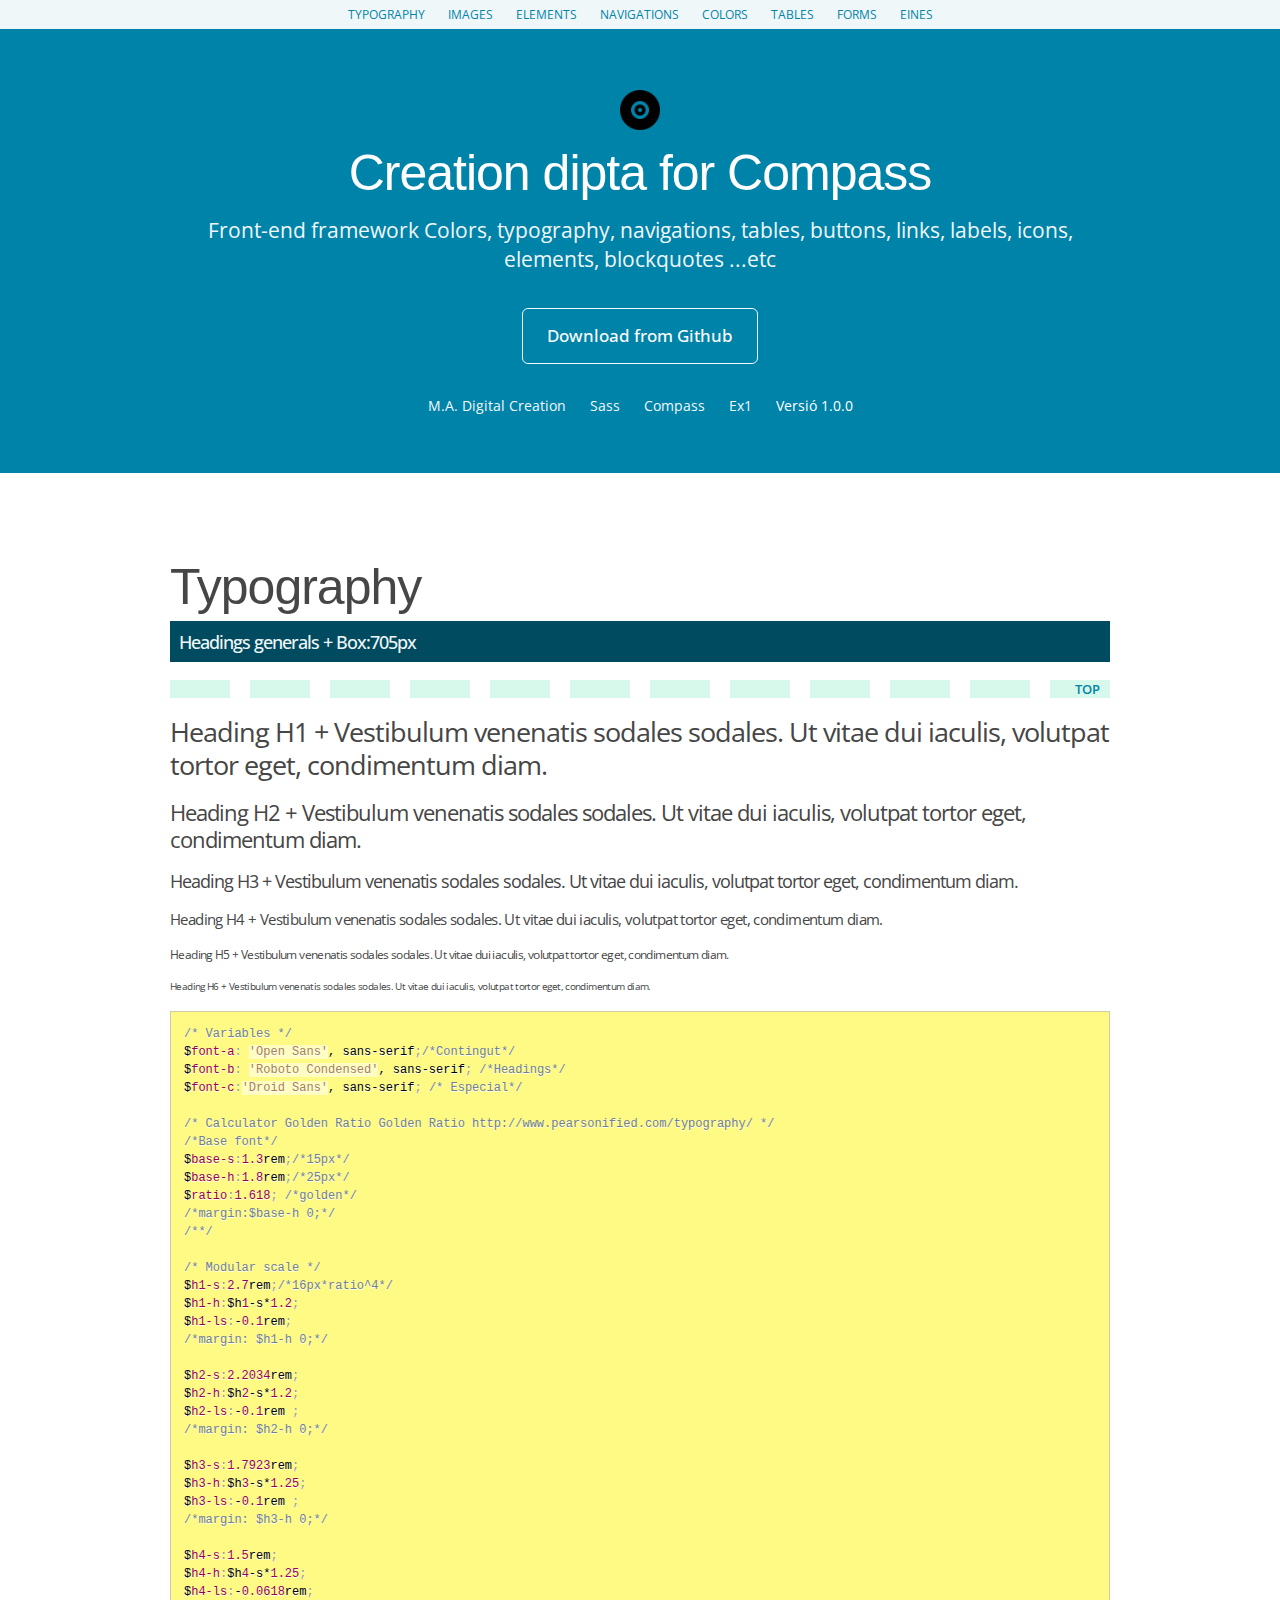
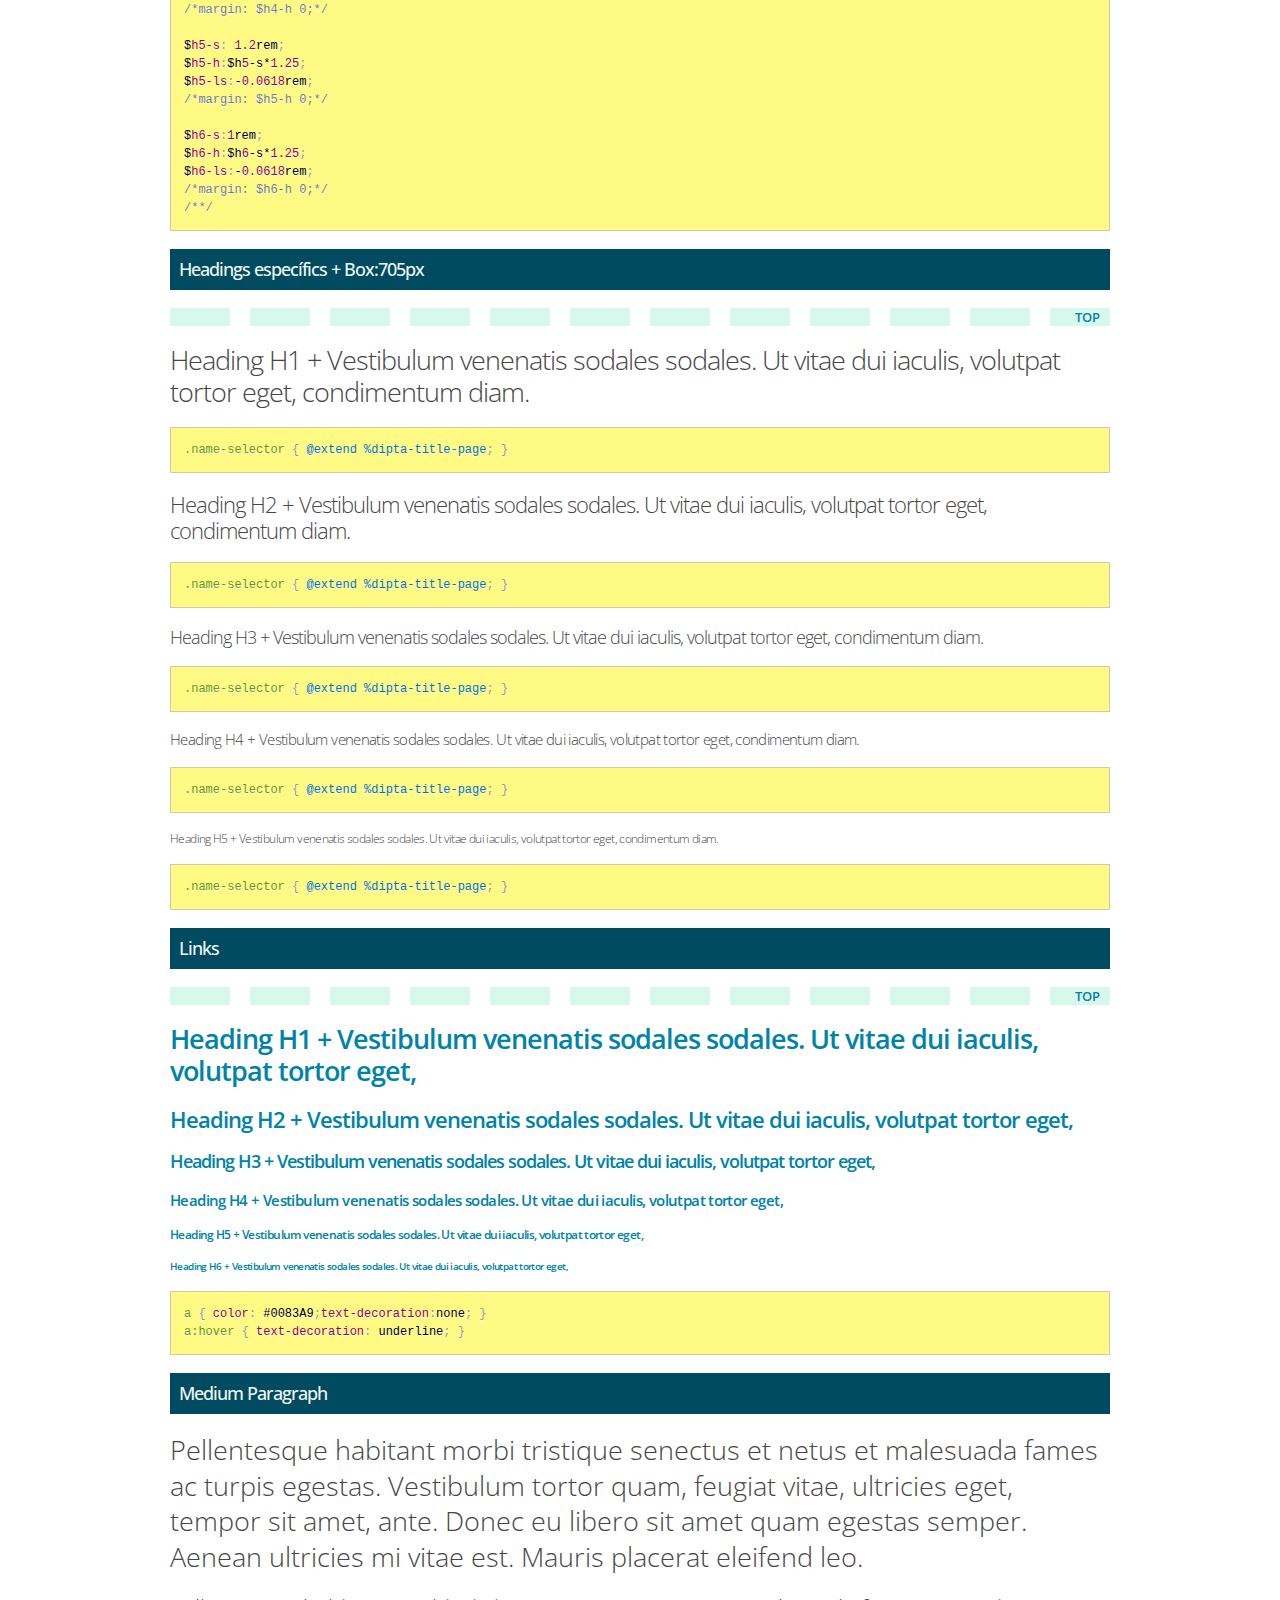
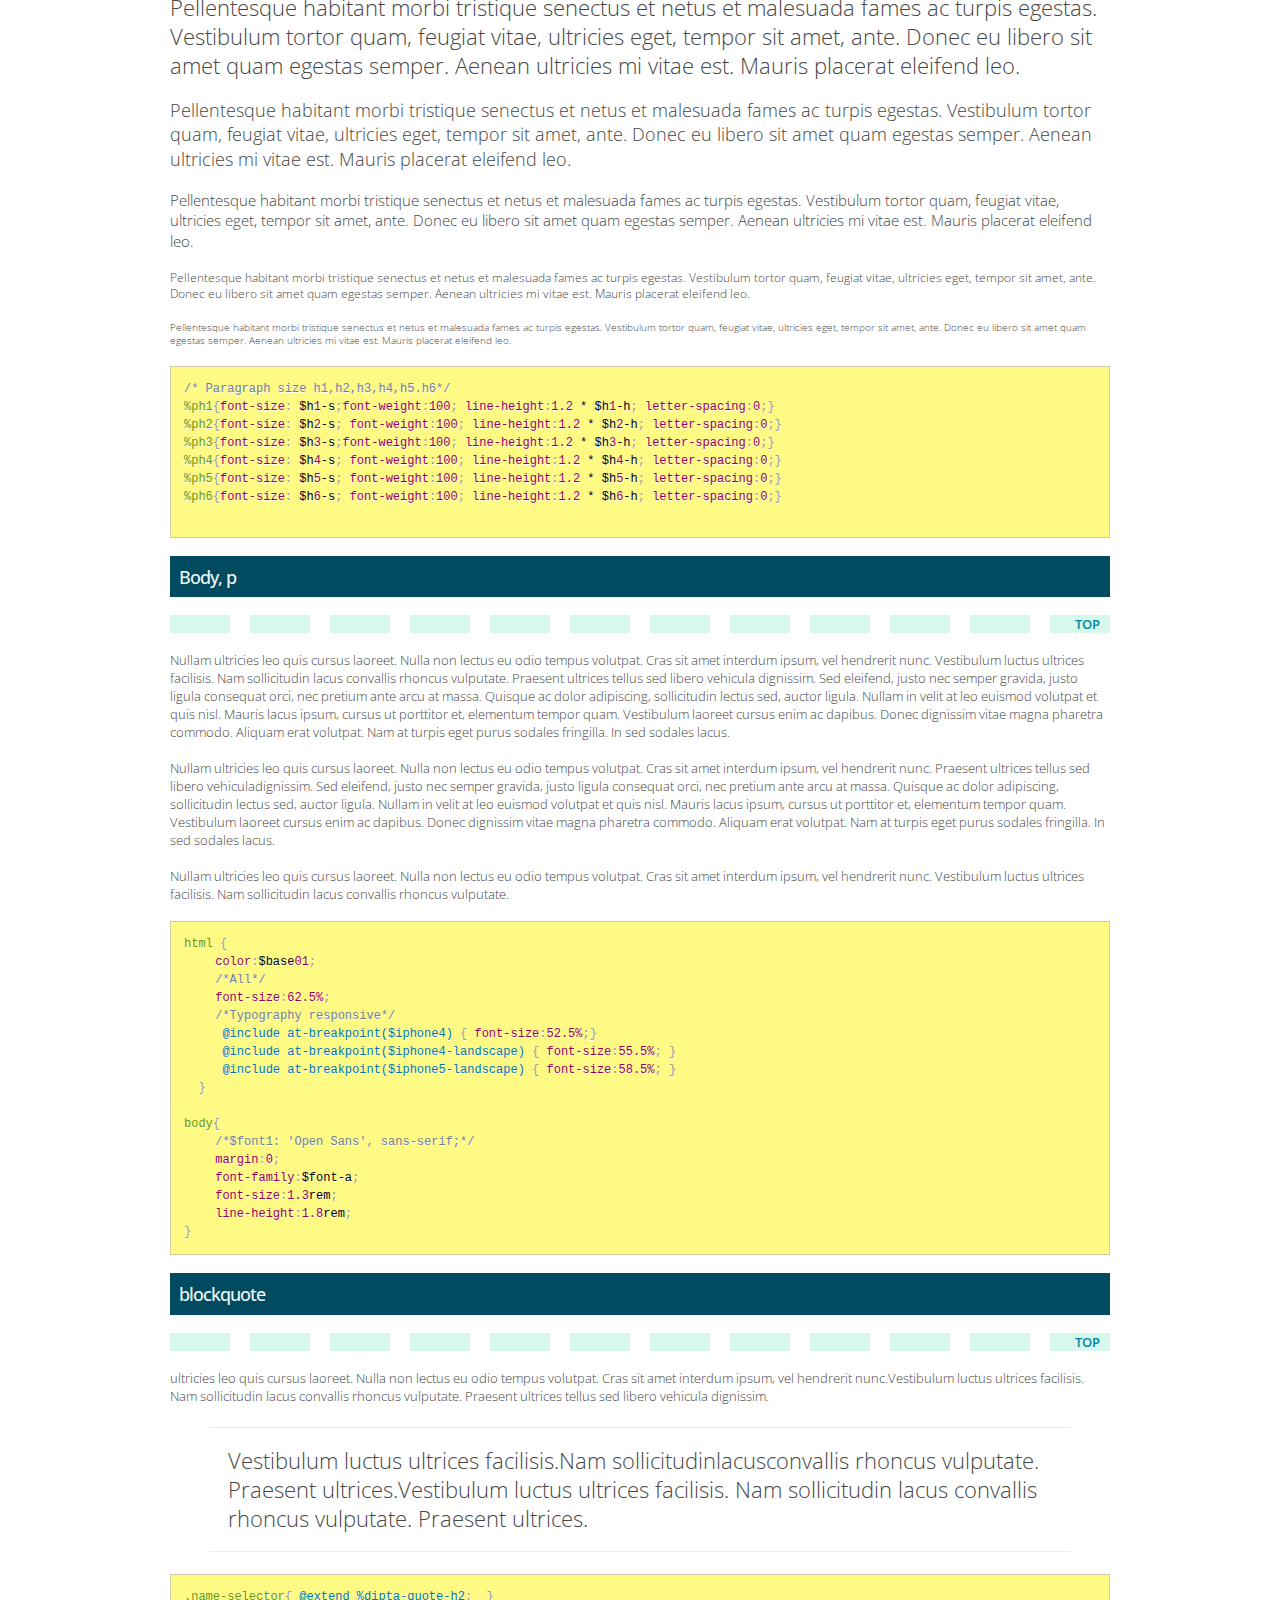
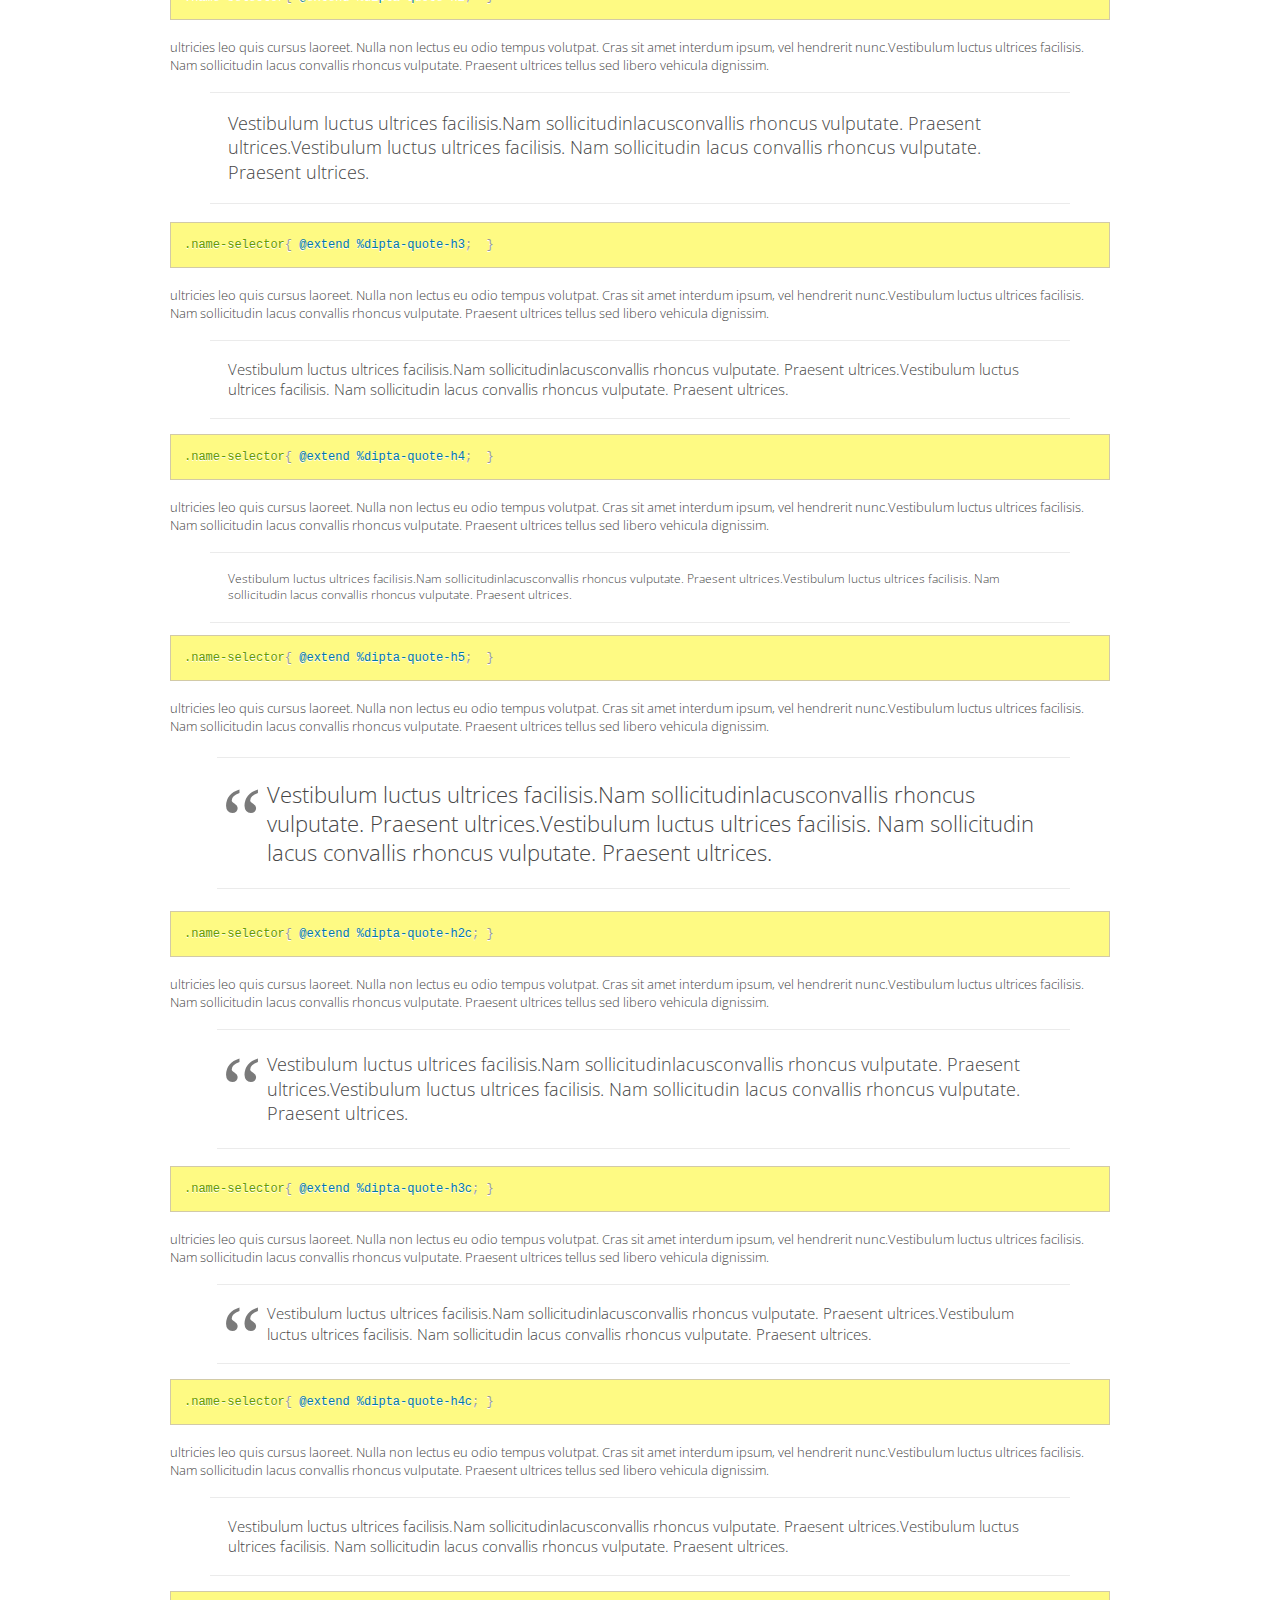
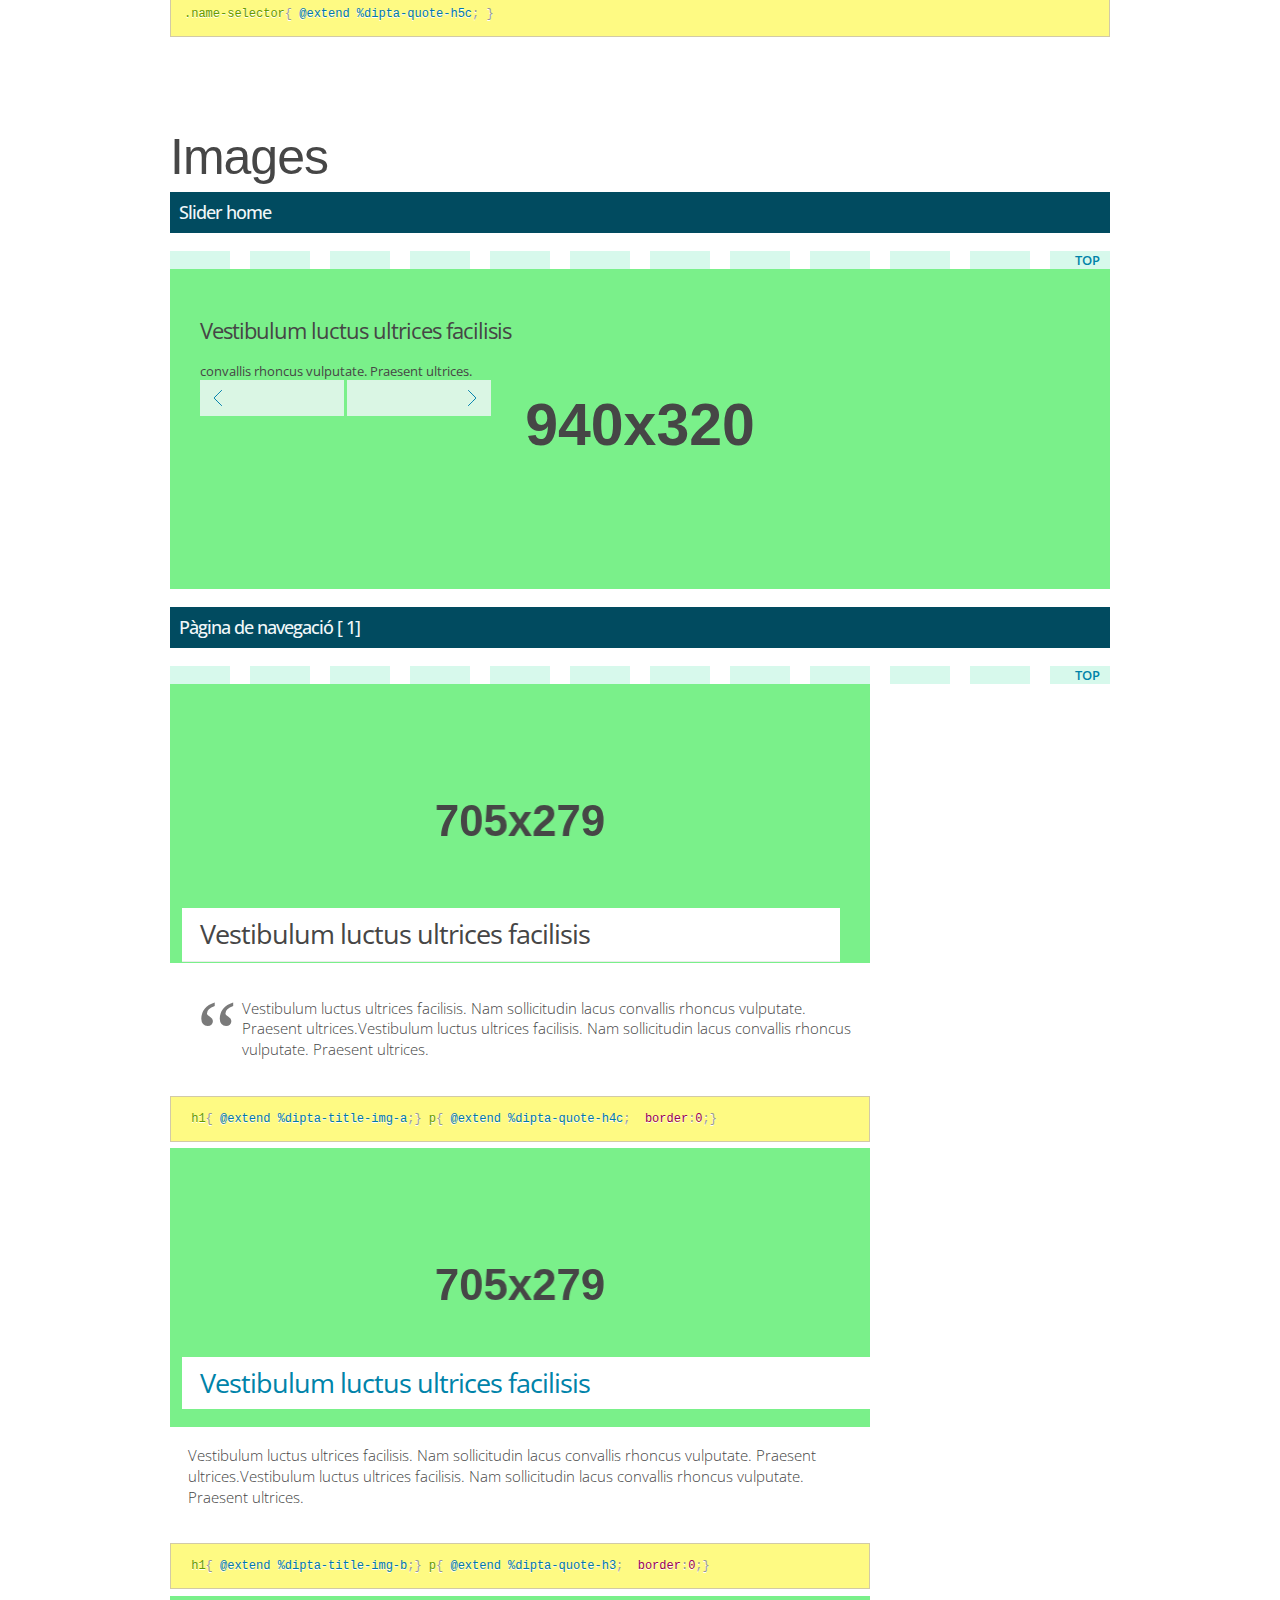
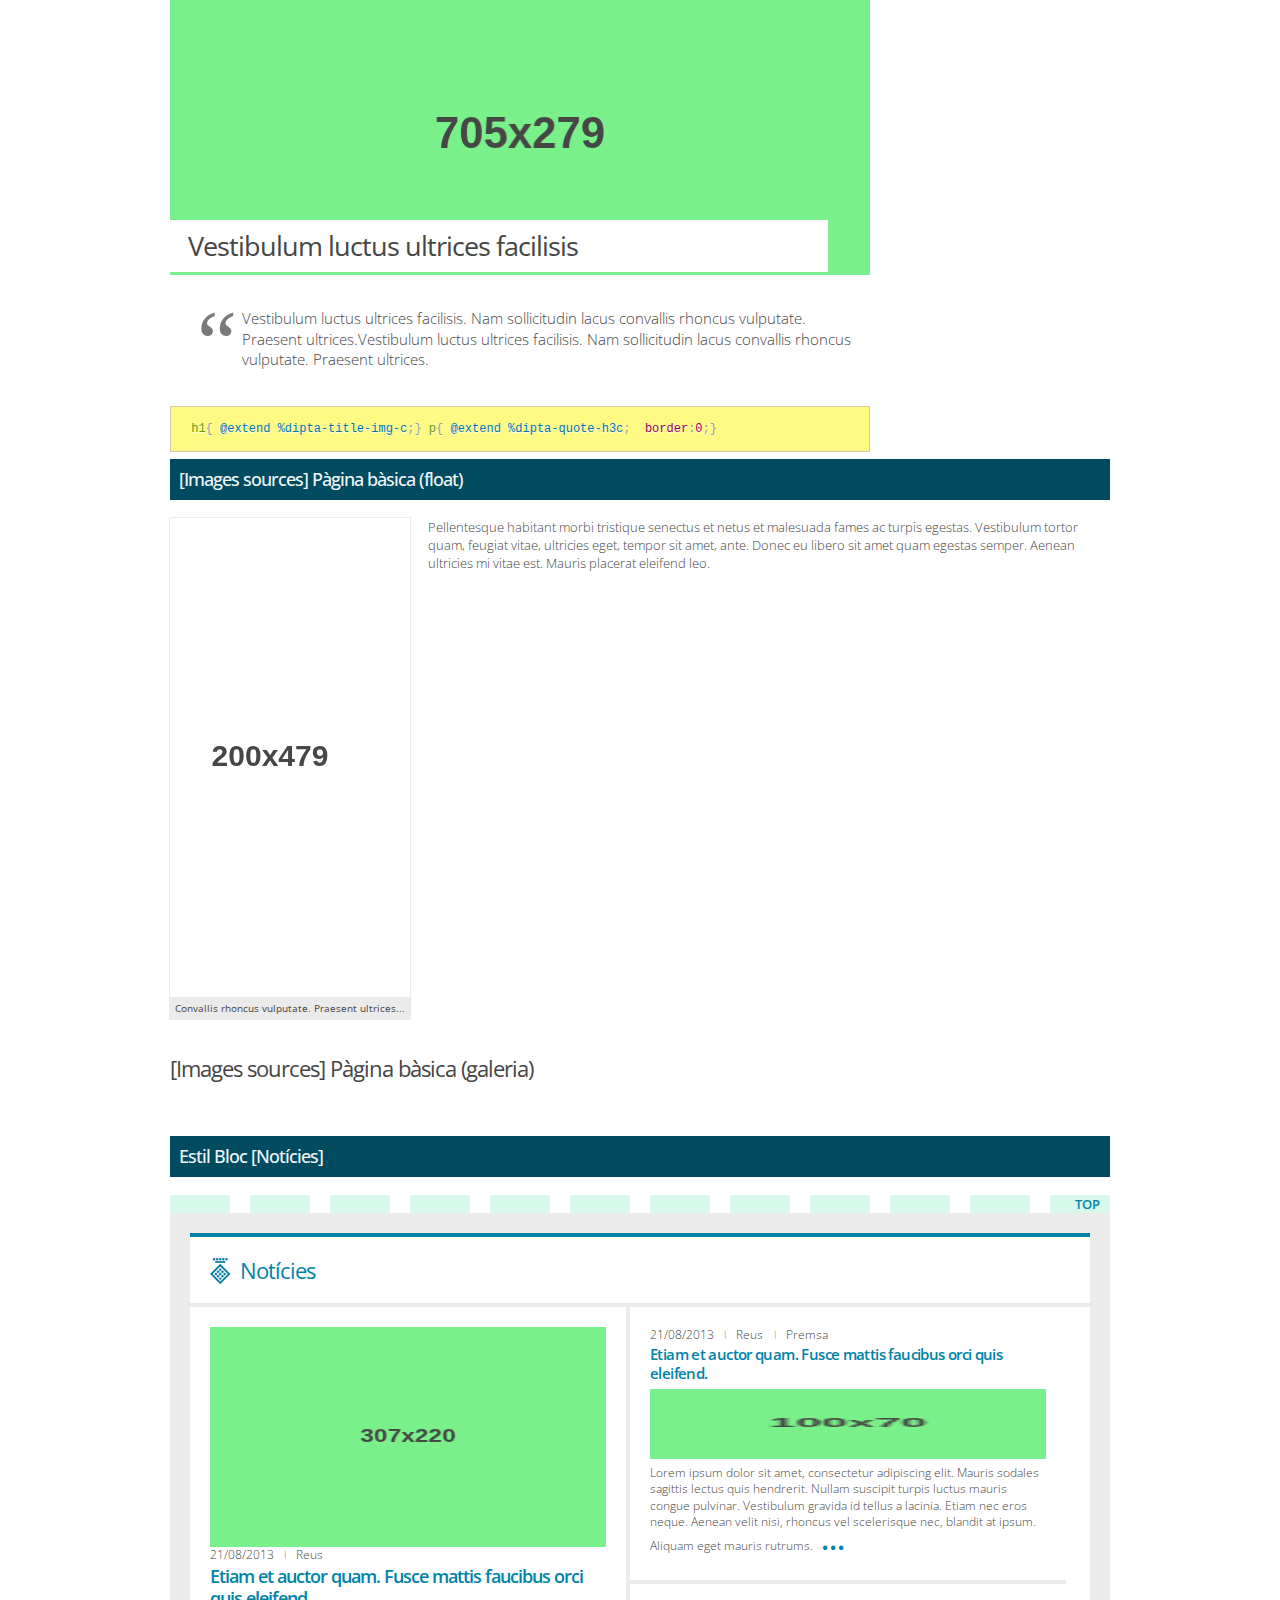
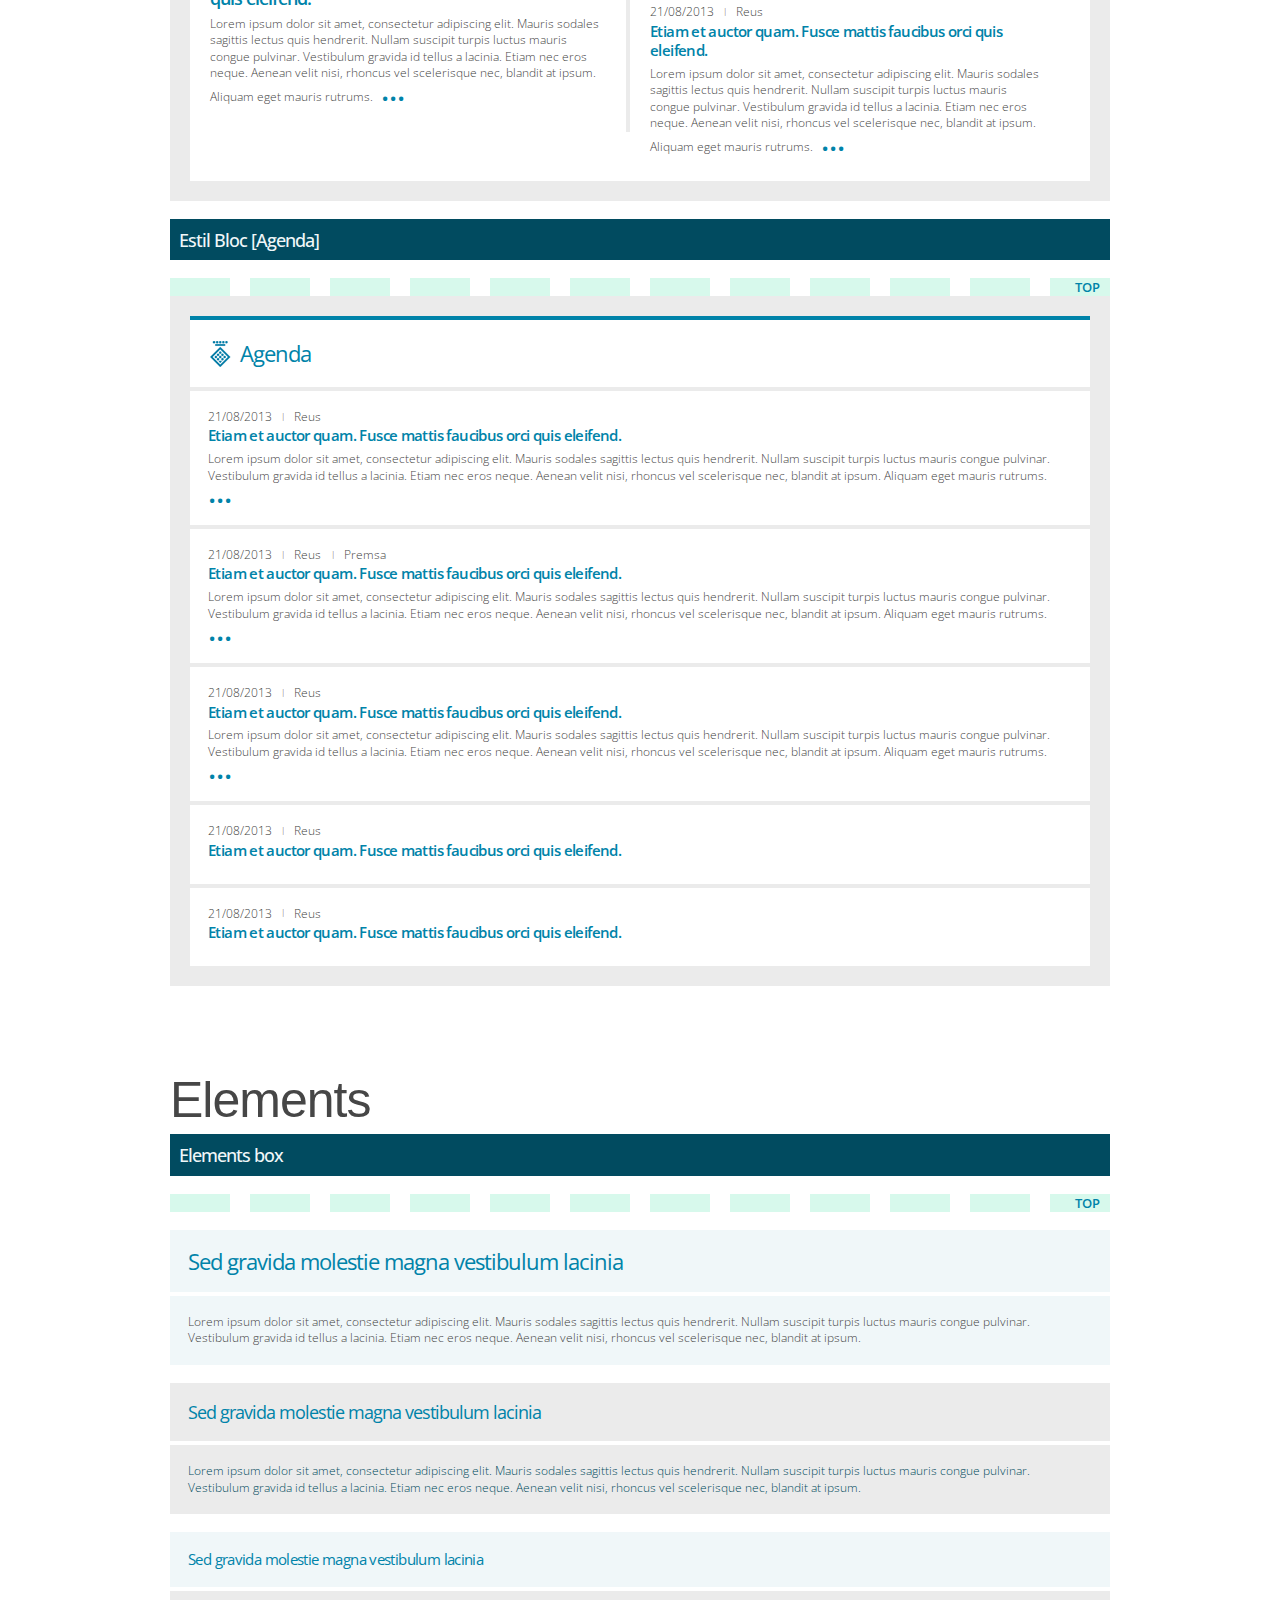
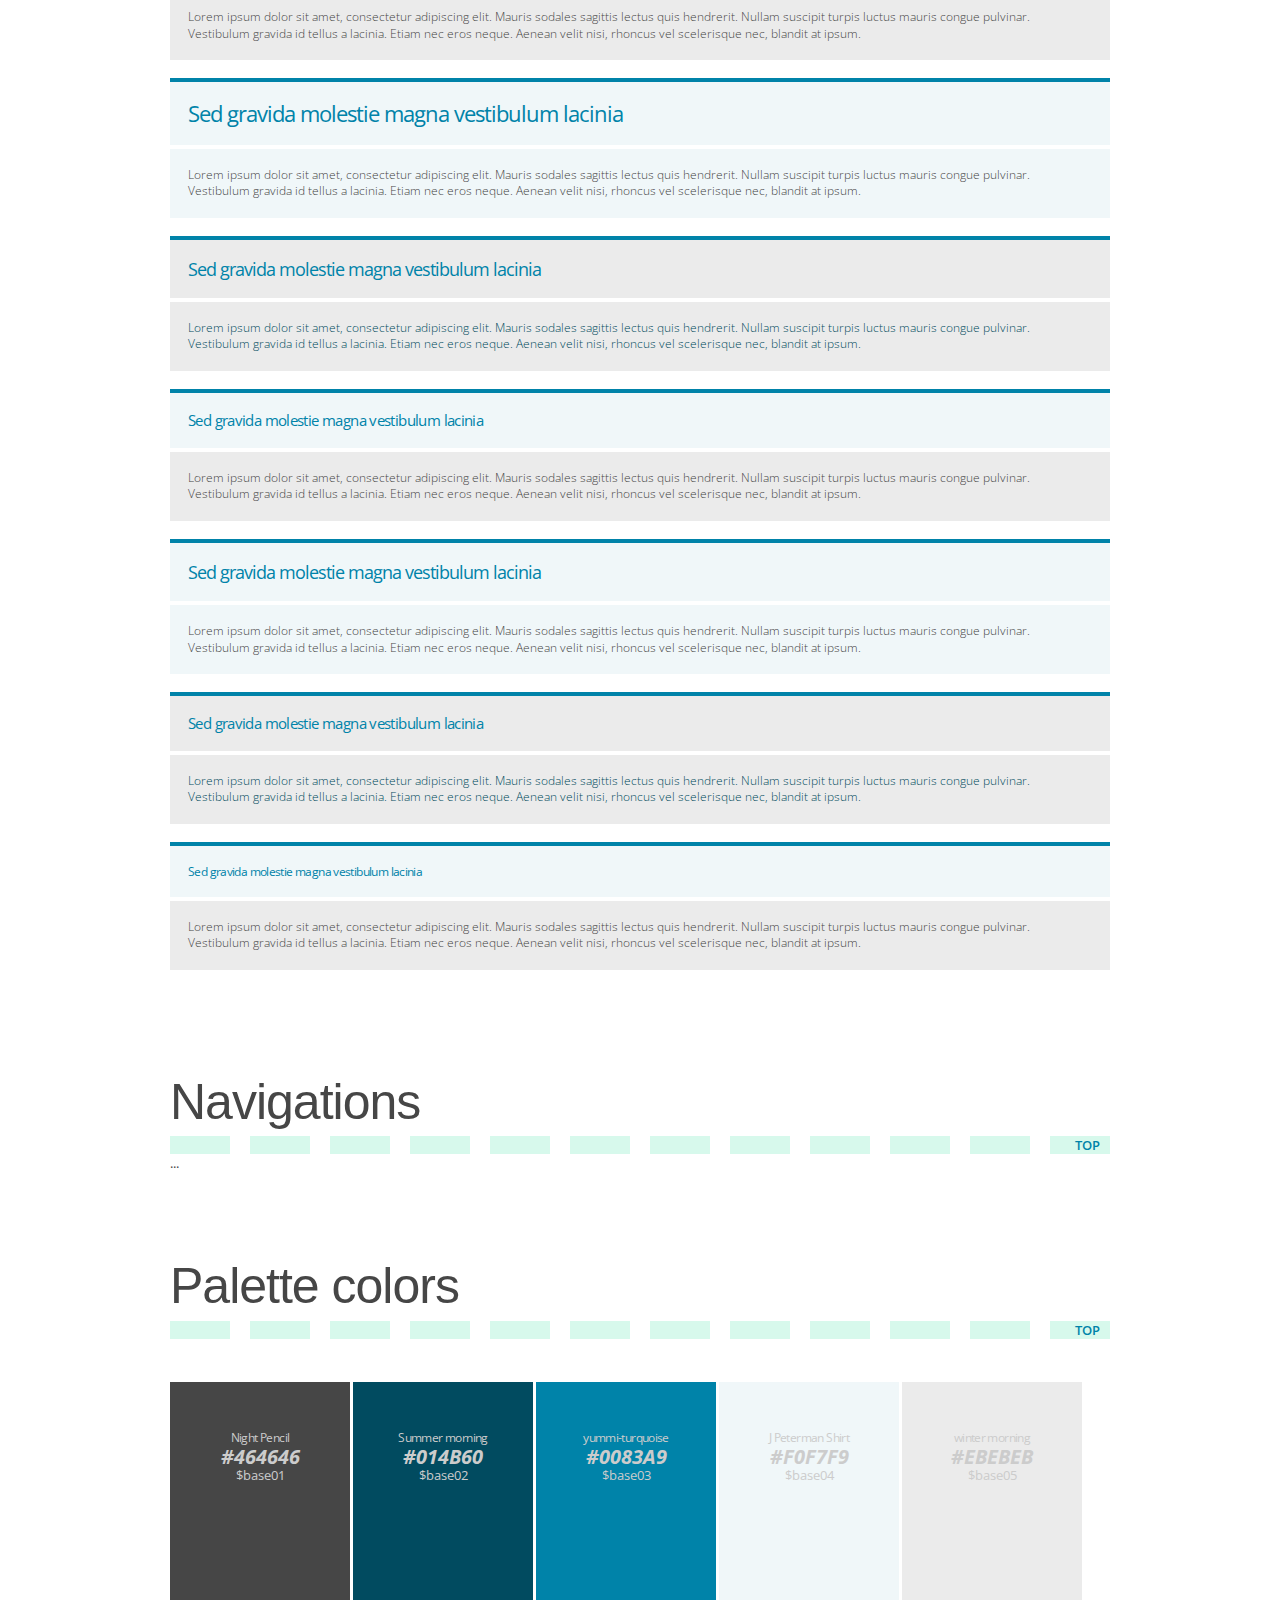
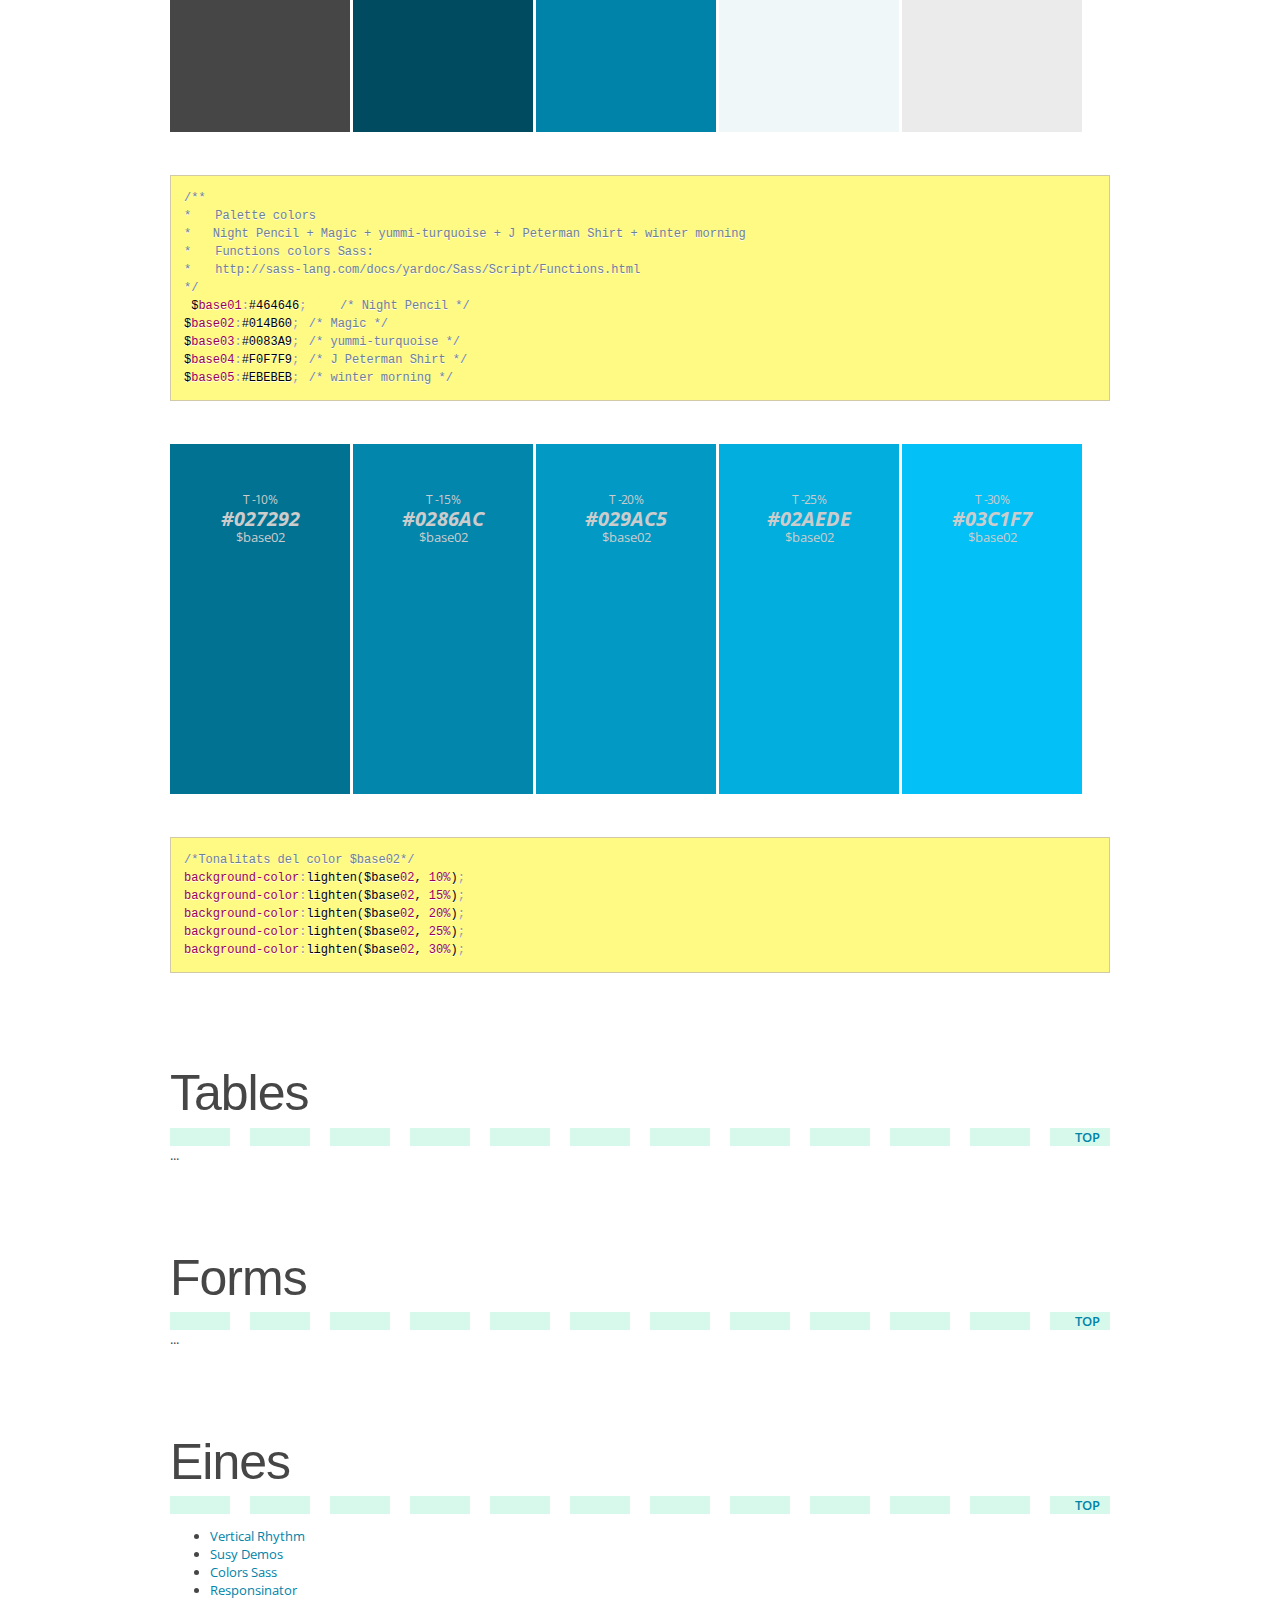
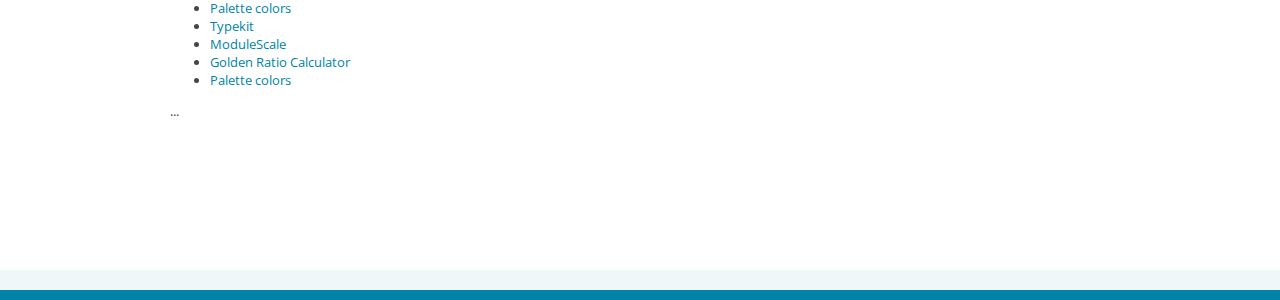
==== commit e09b29d4: "New index.html" ====
--- a/index.html
+++ b/index.html
@@ -20,13 +20,13 @@
 	
 <header>
 	<div class="container">
-		<img  style="width:40px;"src="images/escut-logo.png"/>
+		<img  style="width:40px;"src="images/dvd.png"/>
 		<h1>Creation dipta for Compass</h1>
 		<p>Front-end framework Colors, typography, navigations, tables, buttons, links, labels, icons, elements, blockquotes ...etc</p>
 		<a class="btn-down" href="https://github.com/ma8/creation-compass/archive/master.zip">Download from Github</a>
 		
 		<ul>
-			<li><a href="http://www.dipta.cat/">Diputació de Tarragona</a></</li>
+			<li><a href="http://www.miguelangelramos.com">M.A. Digital Creation</a></</li>
 			<li><a href="http://sass-lang.com/">Sass</a></</li>
 			<li><a href="http://compass-style.org/">Compass</a></li>
 			<li><a href="exemples/susy-dipta.html">Ex1</a></li>
@@ -66,21 +66,44 @@
 $font-c:'Droid Sans', sans-serif; /* Especial*/
 
 /* Calculator Golden Ratio Golden Ratio http://www.pearsonified.com/typography/ */
-$base-s:1.5rem;/*15px*/
-$base-h:2.5rem;/*25px*/
-
-$h1-s:2  * $base-s;/*size*/
-$h1-h: 1.4 * $base-h;/*line-height*/
-$h2-s:1.8 * $base-s;/*size*/
-$h2-h: 1.3 * $base-h;/*line-height*/
-$h3-s:1.5 * $base-s;/*size*/
-$h3-h: 1.1 * $base-h;/*line-height*/
-$h4-s:1.0 * $base-s;/*size*/
-$h4-h: 0.7 * $base-h;/*line-height*/
-$h5-s:0.83 * $base-s;/*size*/
-$h5-h: 0.6 * $base-h;/*line-height*/
-$h6-s:0.75 * $base-s;/*size*/
-$h6-h: 0.55 * $base-h;/*line-height*/</code></pre>
+/*Base font*/
+$base-s:1.3rem;/*15px*/
+$base-h:1.8rem;/*25px*/
+$ratio:1.618; /*golden*/
+/*margin:$base-h 0;*/
+/**/
+
+/* Modular scale */
+$h1-s:2.7rem;/*16px*ratio^4*/
+$h1-h:$h1-s*1.2;
+$h1-ls:-0.1rem;
+/*margin: $h1-h 0;*/
+
+$h2-s:2.2034rem;
+$h2-h:$h2-s*1.2;
+$h2-ls:-0.1rem ;
+/*margin: $h2-h 0;*/
+
+$h3-s:1.7923rem;
+$h3-h:$h3-s*1.25;
+$h3-ls:-0.1rem ;
+/*margin: $h3-h 0;*/
+
+$h4-s:1.5rem;
+$h4-h:$h4-s*1.25;
+$h4-ls:-0.0618rem;
+/*margin: $h4-h 0;*/
+
+$h5-s: 1.2rem;
+$h5-h:$h5-s*1.25;
+$h5-ls:-0.0618rem;
+/*margin: $h5-h 0;*/
+
+$h6-s:1rem;
+$h6-h:$h6-s*1.25;
+$h6-ls:-0.0618rem;
+/*margin: $h6-h 0;*/
+/**/</code></pre>
 	</article>	
 	
 	
@@ -167,12 +190,12 @@
 	margin:0;
 	font-family:$font-a;
 	font-size:1.3rem;
-	line-height:2.3rem;
+	line-height:1.8rem;
 }
 </code></pre>
 		</div>
 	</article>
-	<h2 class="title-doc"> blockquote Box:705px</h2>
+	<h2 class="title-doc"> blockquote</h2>
 	 <div class="creation-grid"><a href="#">TOP</a></div>
 	<article class="quote">
 		<p>ultricies leo quis cursus laoreet. Nulla non lectus eu odio tempus volutpat. Cras sit amet 
@@ -240,7 +263,7 @@
 	
 		<h1 class="title-doc">Images</h1>
 
-		<h2 class="title-doc">Slider home BOX:940px</h2>
+		<h2 class="title-doc">Slider home</h2>
 		 <div class="creation-grid"><a href="#">TOP</a></div>
 		<article class="slider-home">
 			<img src="holder.js/940x320/#7AF08A:#464646"/>
--- a/css/doc.css
+++ b/css/doc.css
@@ -322,12 +322,13 @@
 *   http://www.responsinator.com
 *	http://sass-lang.com/docs/yardoc/Sass/Script/Functions.html
 */
-/* Visual Grid Susy for REM 1rem=>10px*/
+/* Visual Grid Susy for REM 1rem=>10px  6.185rem;  1.8rem; */
 /*
 Mixins
 */
-/*Variables Generals*/
-/* 2.3rem*/
+/*Variables layout*/
+/*$dipta-golden:1.618rem;*/
+/*1.8rem*/
 /* Creation custom*/
 /**
 *	Typografia  - Creation
@@ -338,7 +339,7 @@
 /* line 10, ../sass/creation/custom/_typography.scss */
 p {
   font-weight: 300;
-  margin: 2.3rem 0;
+  margin: 1.8rem 0;
 }
 
 /* line 11, ../sass/creation/custom/_typography.scss */
@@ -353,7 +354,7 @@
 }
 
 /* Headings*/
-/* line 16, ../sass/creation/custom/_typography.scss */
+/* line 15, ../sass/creation/custom/_typography.scss */
 h1 {
   /*body*/
   font-size: 2.7rem;
@@ -363,16 +364,16 @@
   margin: 3.24rem 0;
 }
 
+/* line 16, ../sass/creation/custom/_typography.scss */
+h2 {
+  font-size: 2.2034rem;
+  font-weight: 400;
+  line-height: 2.64408rem;
+  letter-spacing: -0.1rem;
+  margin: 2.64408rem 0;
+}
+
 /* line 17, ../sass/creation/custom/_typography.scss */
-h2 {
-  font-size: 2.1034rem;
-  font-weight: 400;
-  line-height: 2.52408rem;
-  letter-spacing: -0.1rem;
-  margin: 2.52408rem 0;
-}
-
-/* line 18, ../sass/creation/custom/_typography.scss */
 h3, h2.title-doc {
   font-size: 1.7923rem;
   font-weight: 400;
@@ -381,7 +382,7 @@
   margin: 2.24038rem 0;
 }
 
-/* line 19, ../sass/creation/custom/_typography.scss */
+/* line 18, ../sass/creation/custom/_typography.scss */
 h4 {
   font-size: 1.5rem;
   font-weight: 400;
@@ -390,7 +391,7 @@
   margin: 2.24038rem 0;
 }
 
-/* line 20, ../sass/creation/custom/_typography.scss */
+/* line 19, ../sass/creation/custom/_typography.scss */
 h5 {
   font-size: 1.2rem;
   font-weight: 400;
@@ -399,8 +400,8 @@
   margin: 1.5rem 0;
 }
 
-/* line 21, ../sass/creation/custom/_typography.scss */
-h6, #s2 .dipta-caption {
+/* line 20, ../sass/creation/custom/_typography.scss */
+h6 {
   font-size: 1rem;
   font-weight: 400;
   line-height: 1.25rem;
@@ -409,60 +410,60 @@
 }
 
 /* Paragraph size h1,h2,h3,h4,h5.h6*/
-/* line 25, ../sass/creation/custom/_typography.scss */
+/* line 24, ../sass/creation/custom/_typography.scss */
 #s1 .paragraph p:nth-child(1) {
   font-size: 2.7rem;
   font-weight: 100;
-  line-height: 3.888rem;
+  line-height: 3.564rem;
   letter-spacing: 0;
 }
 
+/* line 25, ../sass/creation/custom/_typography.scss */
+#s1 .quote blockquote:nth-child(2), #s1 .quote blockquote:nth-child(14), #s1 .paragraph p:nth-child(2) {
+  font-size: 2.2034rem;
+  font-weight: 100;
+  line-height: 2.90849rem;
+  letter-spacing: 0;
+}
+
 /* line 26, ../sass/creation/custom/_typography.scss */
-#s1 .quote blockquote:nth-child(2), #s1 .quote blockquote:nth-child(14), #s1 .paragraph p:nth-child(2) {
-  font-size: 2.1034rem;
-  font-weight: 100;
-  line-height: 3.0289rem;
-  letter-spacing: 0;
-}
-
-/* line 27, ../sass/creation/custom/_typography.scss */
 #s1 .quote blockquote:nth-child(5), #s1 .quote blockquote:nth-child(17), #s1 .paragraph p:nth-child(3) {
   font-size: 1.7923rem;
   font-weight: 100;
-  line-height: 2.68845rem;
+  line-height: 2.46441rem;
   letter-spacing: 0;
 }
 
-/* line 28, ../sass/creation/custom/_typography.scss */
+/* line 27, ../sass/creation/custom/_typography.scss */
 #s1 .quote blockquote:nth-child(8), #s1 .quote blockquote:nth-child(23), #s2 .navigation-2 p, #s1 .quote blockquote:nth-child(20), #s2 .navigation-1 p, #s2 .navigation-3 p, #s1 .paragraph p:nth-child(4) {
   font-size: 1.5rem;
   font-weight: 100;
-  line-height: 2.25rem;
+  line-height: 2.0625rem;
   letter-spacing: 0;
 }
 
-/* line 29, ../sass/creation/custom/_typography.scss */
+/* line 28, ../sass/creation/custom/_typography.scss */
 #s1 .quote blockquote:nth-child(11), #s3 .box-1 .bloc p, #s2 .navigation-3 .bloc p, #s3 .box-1 .bloc1 p, #s3 .box-1 .bloc2 p, #s2 .navigation-2 .bloc p, #s3 .box-2 .bloc p, #s3 .box-3 .bloc p, #s6 .bloc1 p, #s6 .bloc2 p, #s6 .bloc3 p, #s6 .bloc4 p, #s2 .navigation-1 .bloc p, #s3 .box-2 .bloc1 p, #s3 .box-3 .bloc1 p, #s3 .box-2 .bloc2 p, #s3 .box-3 .bloc2 p, .dipta-resum p, #s2 .dipta-concatenats, #s1 .paragraph p:nth-child(5) {
   font-size: 1.2rem;
   font-weight: 100;
-  line-height: 1.8rem;
+  line-height: 1.65rem;
   letter-spacing: 0;
 }
 
-/* line 30, ../sass/creation/custom/_typography.scss */
+/* line 29, ../sass/creation/custom/_typography.scss */
 #s1 .paragraph p:nth-child(6) {
   font-size: 1rem;
   font-weight: 100;
-  line-height: 1.5rem;
+  line-height: 1.375rem;
   letter-spacing: 0;
 }
 
-/* line 32, ../sass/creation/custom/_typography.scss */
+/* line 31, ../sass/creation/custom/_typography.scss */
 #s1 .headings-especifics h1, #s1 .headings-especifics h2, #s1 .headings-especifics h3, #s1 .headings-especifics h2.title-doc, #s1 .headings-especifics h4, #s1 .headings-especifics h5 {
   font-weight: 300;
 }
 
-/* line 33, ../sass/creation/custom/_typography.scss */
+/* line 32, ../sass/creation/custom/_typography.scss */
 #s2 #dipta-noticia h2, #s2 #dipta-agenda h2, #s6 .bloc1 h2, #s6 .bloc2 h2, #s6 .bloc3 h2, #s6 .bloc4 h2 {
   padding: 2rem 0 2rem 5rem;
   margin: 0;
@@ -471,13 +472,13 @@
 }
 
 /* Blockquotes*/
-/* line 41, ../sass/creation/custom/_typography.scss */
+/* line 40, ../sass/creation/custom/_typography.scss */
 #s1 .quote blockquote:nth-child(2), #s1 .quote blockquote:nth-child(5), #s1 .quote blockquote:nth-child(8), #s1 .quote blockquote:nth-child(23), #s2 .navigation-2 p, #s1 .quote blockquote:nth-child(11), #s1 .quote blockquote:nth-child(14), #s1 .quote blockquote:nth-child(17), #s1 .quote blockquote:nth-child(20), #s2 .navigation-1 p, #s2 .navigation-3 p {
   border-bottom: 1px solid #ebebeb;
   border-top: 1px solid #ebebeb;
 }
 
-/* line 42, ../sass/creation/custom/_typography.scss */
+/* line 41, ../sass/creation/custom/_typography.scss */
 #s1 .quote blockquote:nth-child(14):before, #s1 .quote blockquote:nth-child(17):before, #s1 .quote blockquote:nth-child(20):before, #s2 .navigation-1 p:before, #s2 .navigation-3 p:before {
   display: block;
   content: "\201C";
@@ -489,49 +490,49 @@
   margin-top: 25px;
 }
 
-/* line 45, ../sass/creation/custom/_typography.scss */
+/* line 44, ../sass/creation/custom/_typography.scss */
 #s1 .quote blockquote:nth-child(2) {
   font-weight: 100;
-  padding: 2.3%;
-}
-
-/* line 46, ../sass/creation/custom/_typography.scss */
+  padding: 1.8rem;
+}
+
+/* line 45, ../sass/creation/custom/_typography.scss */
 #s1 .quote blockquote:nth-child(5) {
   font-weight: 100;
-  padding: 2.3%;
-}
-
-/* line 47, ../sass/creation/custom/_typography.scss */
+  padding: 1.8rem;
+}
+
+/* line 46, ../sass/creation/custom/_typography.scss */
 #s1 .quote blockquote:nth-child(8), #s1 .quote blockquote:nth-child(23), #s2 .navigation-2 p {
   font-weight: 100;
-  padding: 2.3%;
-}
-
-/* line 48, ../sass/creation/custom/_typography.scss */
+  padding: 1.8rem;
+}
+
+/* line 47, ../sass/creation/custom/_typography.scss */
 #s1 .quote blockquote:nth-child(11) {
   font-weight: 100;
-  padding: 2.3%;
-}
-
-/* line 51, ../sass/creation/custom/_typography.scss */
+  padding: 1.8rem;
+}
+
+/* line 50, ../sass/creation/custom/_typography.scss */
 #s1 .quote blockquote:nth-child(14) {
   font-weight: 100;
   margin-left: 5%;
   padding: 2.3% 2.3% 2.3% 5.3%;
 }
 
-/* line 55, ../sass/creation/custom/_typography.scss */
+/* line 54, ../sass/creation/custom/_typography.scss */
 #s1 .quote blockquote:nth-child(17) {
   font-weight: 100;
   margin-left: 5%;
   padding: 2.3% 2.3% 2.3% 5.3%;
 }
 
-/* line 59, ../sass/creation/custom/_typography.scss */
+/* line 58, ../sass/creation/custom/_typography.scss */
 #s1 .quote blockquote:nth-child(20), #s2 .navigation-1 p, #s2 .navigation-3 p {
   font-weight: 100;
   margin-left: 5%;
-  padding: 2.3% 2.3% 2.3% 5.3%;
+  padding: 1.8rem 1.8rem 1.8rem 5.3%;
 }
 
 /* Box quotes */
@@ -551,12 +552,12 @@
 
 /* Element box*/
 /* line 13, ../sass/creation/custom/_elements.scss */
-#s2 #dipta-noticia h2, #s2 #dipta-agenda h2, #s6 .bloc1 h2, #s6 .bloc2 h2, #s6 .bloc3 h2, #s6 .bloc4 h2, #s2 .navigation-2 .bloc h1, #s3 .box-2 .bloc h1, #s3 .box-3 .bloc h1, #s2 .navigation-2 .bloc h2, #s3 .box-2 .bloc h2, #s3 .box-3 .bloc h2, #s2 .navigation-2 .bloc h3, #s3 .box-2 .bloc h3, #s3 .box-3 .bloc h3, #s2 .navigation-2 .bloc h2.title-doc, #s3 .box-2 .bloc h2.title-doc, #s3 .box-3 .bloc h2.title-doc, #s2 .navigation-2 .bloc h4, #s3 .box-2 .bloc h4, #s3 .box-3 .bloc h4, #s2 .navigation-2 .bloc h5, #s3 .box-2 .bloc h5, #s3 .box-3 .bloc h5, #s2 .navigation-2 .bloc h6, #s3 .box-2 .bloc h6, #s3 .box-3 .bloc h6, #s2 .navigation-2 .bloc .dipta-caption, #s3 .box-2 .bloc #s2 .dipta-caption, #s2 #s3 .box-2 .bloc .dipta-caption, #s3 .box-3 .bloc #s2 .dipta-caption, #s2 #s3 .box-3 .bloc .dipta-caption, #s2 .navigation-1 .bloc h1, #s3 .box-2 .bloc1 h1, #s3 .box-3 .bloc1 h1, #s2 .navigation-1 .bloc h2, #s3 .box-2 .bloc1 h2, #s3 .box-3 .bloc1 h2, #s2 .navigation-1 .bloc h3, #s3 .box-2 .bloc1 h3, #s3 .box-3 .bloc1 h3, #s2 .navigation-1 .bloc h2.title-doc, #s3 .box-2 .bloc1 h2.title-doc, #s3 .box-3 .bloc1 h2.title-doc, #s2 .navigation-1 .bloc h4, #s3 .box-2 .bloc1 h4, #s3 .box-3 .bloc1 h4, #s2 .navigation-1 .bloc h5, #s3 .box-2 .bloc1 h5, #s3 .box-3 .bloc1 h5, #s2 .navigation-1 .bloc h6, #s3 .box-2 .bloc1 h6, #s3 .box-3 .bloc1 h6, #s2 .navigation-1 .bloc .dipta-caption, #s3 .box-2 .bloc1 #s2 .dipta-caption, #s2 #s3 .box-2 .bloc1 .dipta-caption, #s3 .box-3 .bloc1 #s2 .dipta-caption, #s2 #s3 .box-3 .bloc1 .dipta-caption, #s3 .box-2 .bloc2 h1, #s3 .box-3 .bloc2 h1, #s3 .box-2 .bloc2 h2, #s3 .box-3 .bloc2 h2, #s3 .box-2 .bloc2 h3, #s3 .box-3 .bloc2 h3, #s3 .box-2 .bloc2 h2.title-doc, #s3 .box-3 .bloc2 h2.title-doc, #s3 .box-2 .bloc2 h4, #s3 .box-3 .bloc2 h4, #s3 .box-2 .bloc2 h5, #s3 .box-3 .bloc2 h5, #s3 .box-2 .bloc2 h6, #s3 .box-3 .bloc2 h6, #s3 .box-2 .bloc2 #s2 .dipta-caption, #s2 #s3 .box-2 .bloc2 .dipta-caption, #s3 .box-3 .bloc2 #s2 .dipta-caption, #s2 #s3 .box-3 .bloc2 .dipta-caption {
+#s2 #dipta-noticia h2, #s2 #dipta-agenda h2, #s6 .bloc1 h2, #s6 .bloc2 h2, #s6 .bloc3 h2, #s6 .bloc4 h2, #s2 .navigation-2 .bloc > h1, #s3 .box-2 .bloc > h1, #s3 .box-3 .bloc > h1, #s2 .navigation-2 .bloc > h2, #s3 .box-2 .bloc > h2, #s3 .box-3 .bloc > h2, #s2 .navigation-2 .bloc > h3, #s3 .box-2 .bloc > h3, #s3 .box-3 .bloc > h3, #s2 .navigation-2 .bloc > h2.title-doc, #s3 .box-2 .bloc > h2.title-doc, #s3 .box-3 .bloc > h2.title-doc, #s2 .navigation-2 .bloc > h4, #s3 .box-2 .bloc > h4, #s3 .box-3 .bloc > h4, #s2 .navigation-2 .bloc > h5, #s3 .box-2 .bloc > h5, #s3 .box-3 .bloc > h5, #s2 .navigation-2 .bloc > h6, #s3 .box-2 .bloc > h6, #s3 .box-3 .bloc > h6, #s6 .bloc1 > h2, #s6 .bloc2 > h2, #s6 .bloc3 > h2, #s6 .bloc4 > h2, #s2 .navigation-1 .bloc > h1, #s3 .box-2 .bloc1 > h1, #s3 .box-3 .bloc1 > h1, #s2 .navigation-1 .bloc > h2, #s3 .box-2 .bloc1 > h2, #s3 .box-3 .bloc1 > h2, #s2 .navigation-1 .bloc > h3, #s3 .box-2 .bloc1 > h3, #s3 .box-3 .bloc1 > h3, #s2 .navigation-1 .bloc > h2.title-doc, #s3 .box-2 .bloc1 > h2.title-doc, #s3 .box-3 .bloc1 > h2.title-doc, #s2 .navigation-1 .bloc > h4, #s3 .box-2 .bloc1 > h4, #s3 .box-3 .bloc1 > h4, #s2 .navigation-1 .bloc > h5, #s3 .box-2 .bloc1 > h5, #s3 .box-3 .bloc1 > h5, #s2 .navigation-1 .bloc > h6, #s3 .box-2 .bloc1 > h6, #s3 .box-3 .bloc1 > h6, #s3 .box-2 .bloc2 > h1, #s3 .box-3 .bloc2 > h1, #s3 .box-2 .bloc2 > h2, #s3 .box-3 .bloc2 > h2, #s3 .box-2 .bloc2 > h3, #s3 .box-3 .bloc2 > h3, #s3 .box-2 .bloc2 > h2.title-doc, #s3 .box-3 .bloc2 > h2.title-doc, #s3 .box-2 .bloc2 > h4, #s3 .box-3 .bloc2 > h4, #s3 .box-2 .bloc2 > h5, #s3 .box-3 .bloc2 > h5, #s3 .box-2 .bloc2 > h6, #s3 .box-3 .bloc2 > h6 {
   border-top: 0.4rem solid #0083a9;
 }
 
 /* line 14, ../sass/creation/custom/_elements.scss */
-#s3 .box-1 .bloc h1, #s3 .box-1 .bloc h2, #s3 .box-1 .bloc h3, #s3 .box-1 .bloc h2.title-doc, #s3 .box-1 .bloc h4, #s3 .box-1 .bloc h5, #s3 .box-1 .bloc h6, #s3 .box-1 .bloc #s2 .dipta-caption, #s2 #s3 .box-1 .bloc .dipta-caption, #s2 .navigation-3 .bloc h1, #s3 .box-1 .bloc1 h1, #s2 .navigation-3 .bloc h2, #s3 .box-1 .bloc1 h2, #s2 .navigation-3 .bloc h3, #s3 .box-1 .bloc1 h3, #s2 .navigation-3 .bloc h2.title-doc, #s3 .box-1 .bloc1 h2.title-doc, #s2 .navigation-3 .bloc h4, #s3 .box-1 .bloc1 h4, #s2 .navigation-3 .bloc h5, #s3 .box-1 .bloc1 h5, #s2 .navigation-3 .bloc h6, #s3 .box-1 .bloc1 h6, #s2 .navigation-3 .bloc .dipta-caption, #s3 .box-1 .bloc1 #s2 .dipta-caption, #s2 #s3 .box-1 .bloc1 .dipta-caption, #s3 .box-1 .bloc2 h1, #s3 .box-1 .bloc2 h2, #s3 .box-1 .bloc2 h3, #s3 .box-1 .bloc2 h2.title-doc, #s3 .box-1 .bloc2 h4, #s3 .box-1 .bloc2 h5, #s3 .box-1 .bloc2 h6, #s3 .box-1 .bloc2 #s2 .dipta-caption, #s2 #s3 .box-1 .bloc2 .dipta-caption, #s2 .navigation-2 .bloc h1, #s3 .box-2 .bloc h1, #s3 .box-3 .bloc h1, #s2 .navigation-2 .bloc h2, #s3 .box-2 .bloc h2, #s3 .box-3 .bloc h2, #s2 .navigation-2 .bloc h3, #s3 .box-2 .bloc h3, #s3 .box-3 .bloc h3, #s2 .navigation-2 .bloc h2.title-doc, #s3 .box-2 .bloc h2.title-doc, #s3 .box-3 .bloc h2.title-doc, #s2 .navigation-2 .bloc h4, #s3 .box-2 .bloc h4, #s3 .box-3 .bloc h4, #s2 .navigation-2 .bloc h5, #s3 .box-2 .bloc h5, #s3 .box-3 .bloc h5, #s2 .navigation-2 .bloc h6, #s3 .box-2 .bloc h6, #s3 .box-3 .bloc h6, #s2 .navigation-2 .bloc .dipta-caption, #s3 .box-2 .bloc #s2 .dipta-caption, #s2 #s3 .box-2 .bloc .dipta-caption, #s3 .box-3 .bloc #s2 .dipta-caption, #s2 #s3 .box-3 .bloc .dipta-caption, #s6 .bloc1 h2, #s6 .bloc2 h2, #s6 .bloc3 h2, #s6 .bloc4 h2, #s2 .navigation-1 .bloc h1, #s3 .box-2 .bloc1 h1, #s3 .box-3 .bloc1 h1, #s2 .navigation-1 .bloc h2, #s3 .box-2 .bloc1 h2, #s3 .box-3 .bloc1 h2, #s2 .navigation-1 .bloc h3, #s3 .box-2 .bloc1 h3, #s3 .box-3 .bloc1 h3, #s2 .navigation-1 .bloc h2.title-doc, #s3 .box-2 .bloc1 h2.title-doc, #s3 .box-3 .bloc1 h2.title-doc, #s2 .navigation-1 .bloc h4, #s3 .box-2 .bloc1 h4, #s3 .box-3 .bloc1 h4, #s2 .navigation-1 .bloc h5, #s3 .box-2 .bloc1 h5, #s3 .box-3 .bloc1 h5, #s2 .navigation-1 .bloc h6, #s3 .box-2 .bloc1 h6, #s3 .box-3 .bloc1 h6, #s2 .navigation-1 .bloc .dipta-caption, #s3 .box-2 .bloc1 #s2 .dipta-caption, #s2 #s3 .box-2 .bloc1 .dipta-caption, #s3 .box-3 .bloc1 #s2 .dipta-caption, #s2 #s3 .box-3 .bloc1 .dipta-caption, #s3 .box-2 .bloc2 h1, #s3 .box-3 .bloc2 h1, #s3 .box-2 .bloc2 h2, #s3 .box-3 .bloc2 h2, #s3 .box-2 .bloc2 h3, #s3 .box-3 .bloc2 h3, #s3 .box-2 .bloc2 h2.title-doc, #s3 .box-3 .bloc2 h2.title-doc, #s3 .box-2 .bloc2 h4, #s3 .box-3 .bloc2 h4, #s3 .box-2 .bloc2 h5, #s3 .box-3 .bloc2 h5, #s3 .box-2 .bloc2 h6, #s3 .box-3 .bloc2 h6, #s3 .box-2 .bloc2 #s2 .dipta-caption, #s2 #s3 .box-2 .bloc2 .dipta-caption, #s3 .box-3 .bloc2 #s2 .dipta-caption, #s2 #s3 .box-3 .bloc2 .dipta-caption {
+#s3 .box-1 .bloc h1, #s3 .box-1 .bloc h2, #s3 .box-1 .bloc h3, #s3 .box-1 .bloc h2.title-doc, #s3 .box-1 .bloc h4, #s3 .box-1 .bloc h5, #s3 .box-1 .bloc h6, #s2 .navigation-3 .bloc > h1, #s3 .box-1 .bloc1 > h1, #s2 .navigation-3 .bloc > h2, #s3 .box-1 .bloc1 > h2, #s2 .navigation-3 .bloc > h3, #s3 .box-1 .bloc1 > h3, #s2 .navigation-3 .bloc > h2.title-doc, #s3 .box-1 .bloc1 > h2.title-doc, #s2 .navigation-3 .bloc > h4, #s3 .box-1 .bloc1 > h4, #s2 .navigation-3 .bloc > h5, #s3 .box-1 .bloc1 > h5, #s2 .navigation-3 .bloc > h6, #s3 .box-1 .bloc1 > h6, #s3 .box-1 .bloc2 > h1, #s3 .box-1 .bloc2 > h2, #s3 .box-1 .bloc2 > h3, #s3 .box-1 .bloc2 > h2.title-doc, #s3 .box-1 .bloc2 > h4, #s3 .box-1 .bloc2 > h5, #s3 .box-1 .bloc2 > h6, #s2 .navigation-2 .bloc > h1, #s3 .box-2 .bloc > h1, #s3 .box-3 .bloc > h1, #s2 .navigation-2 .bloc > h2, #s3 .box-2 .bloc > h2, #s3 .box-3 .bloc > h2, #s2 .navigation-2 .bloc > h3, #s3 .box-2 .bloc > h3, #s3 .box-3 .bloc > h3, #s2 .navigation-2 .bloc > h2.title-doc, #s3 .box-2 .bloc > h2.title-doc, #s3 .box-3 .bloc > h2.title-doc, #s2 .navigation-2 .bloc > h4, #s3 .box-2 .bloc > h4, #s3 .box-3 .bloc > h4, #s2 .navigation-2 .bloc > h5, #s3 .box-2 .bloc > h5, #s3 .box-3 .bloc > h5, #s2 .navigation-2 .bloc > h6, #s3 .box-2 .bloc > h6, #s3 .box-3 .bloc > h6, #s6 .bloc1 > h2, #s6 .bloc2 > h2, #s6 .bloc3 > h2, #s6 .bloc4 > h2, #s2 .navigation-1 .bloc > h1, #s3 .box-2 .bloc1 > h1, #s3 .box-3 .bloc1 > h1, #s2 .navigation-1 .bloc > h2, #s3 .box-2 .bloc1 > h2, #s3 .box-3 .bloc1 > h2, #s2 .navigation-1 .bloc > h3, #s3 .box-2 .bloc1 > h3, #s3 .box-3 .bloc1 > h3, #s2 .navigation-1 .bloc > h2.title-doc, #s3 .box-2 .bloc1 > h2.title-doc, #s3 .box-3 .bloc1 > h2.title-doc, #s2 .navigation-1 .bloc > h4, #s3 .box-2 .bloc1 > h4, #s3 .box-3 .bloc1 > h4, #s2 .navigation-1 .bloc > h5, #s3 .box-2 .bloc1 > h5, #s3 .box-3 .bloc1 > h5, #s2 .navigation-1 .bloc > h6, #s3 .box-2 .bloc1 > h6, #s3 .box-3 .bloc1 > h6, #s3 .box-2 .bloc2 > h1, #s3 .box-3 .bloc2 > h1, #s3 .box-2 .bloc2 > h2, #s3 .box-3 .bloc2 > h2, #s3 .box-2 .bloc2 > h3, #s3 .box-3 .bloc2 > h3, #s3 .box-2 .bloc2 > h2.title-doc, #s3 .box-3 .bloc2 > h2.title-doc, #s3 .box-2 .bloc2 > h4, #s3 .box-3 .bloc2 > h4, #s3 .box-2 .bloc2 > h5, #s3 .box-3 .bloc2 > h5, #s3 .box-2 .bloc2 > h6, #s3 .box-3 .bloc2 > h6 {
   border-bottom: 0.4rem solid white;
 }
 
@@ -565,12 +566,12 @@
   background-color: #f0f7f9;
 }
 /* line 18, ../sass/creation/custom/_elements.scss */
-#s3 .box-1 .bloc h1, #s3 .box-1 .bloc h2, #s3 .box-1 .bloc h3, #s3 .box-1 .bloc h2.title-doc, #s3 .box-1 .bloc h4, #s3 .box-1 .bloc h5, #s3 .box-1 .bloc h6, #s3 .box-1 .bloc #s2 .dipta-caption, #s2 #s3 .box-1 .bloc .dipta-caption {
-  padding: 1.618rem;
+#s3 .box-1 .bloc h1, #s3 .box-1 .bloc h2, #s3 .box-1 .bloc h3, #s3 .box-1 .bloc h2.title-doc, #s3 .box-1 .bloc h4, #s3 .box-1 .bloc h5, #s3 .box-1 .bloc h6 {
+  padding: 1.8rem;
 }
 /* line 19, ../sass/creation/custom/_elements.scss */
 #s3 .box-1 .bloc p {
-  padding: 0 1.618rem 1.618rem 1.618rem;
+  padding: 0 1.8rem 1.8rem 1.8rem;
   border: 0;
 }
 
@@ -579,12 +580,12 @@
   background-color: #ebebeb;
 }
 /* line 24, ../sass/creation/custom/_elements.scss */
-#s2 .navigation-3 .bloc h1, #s3 .box-1 .bloc1 h1, #s2 .navigation-3 .bloc h2, #s3 .box-1 .bloc1 h2, #s2 .navigation-3 .bloc h3, #s3 .box-1 .bloc1 h3, #s2 .navigation-3 .bloc h2.title-doc, #s3 .box-1 .bloc1 h2.title-doc, #s2 .navigation-3 .bloc h4, #s3 .box-1 .bloc1 h4, #s2 .navigation-3 .bloc h5, #s3 .box-1 .bloc1 h5, #s2 .navigation-3 .bloc h6, #s3 .box-1 .bloc1 h6, #s2 .navigation-3 .bloc .dipta-caption, #s3 .box-1 .bloc1 #s2 .dipta-caption, #s2 #s3 .box-1 .bloc1 .dipta-caption {
-  padding: 1.618rem;
+#s2 .navigation-3 .bloc > h1, #s3 .box-1 .bloc1 > h1, #s2 .navigation-3 .bloc > h2, #s3 .box-1 .bloc1 > h2, #s2 .navigation-3 .bloc > h3, #s3 .box-1 .bloc1 > h3, #s2 .navigation-3 .bloc > h2.title-doc, #s3 .box-1 .bloc1 > h2.title-doc, #s2 .navigation-3 .bloc > h4, #s3 .box-1 .bloc1 > h4, #s2 .navigation-3 .bloc > h5, #s3 .box-1 .bloc1 > h5, #s2 .navigation-3 .bloc > h6, #s3 .box-1 .bloc1 > h6 {
+  padding: 1.8rem;
 }
 /* line 25, ../sass/creation/custom/_elements.scss */
 #s2 .navigation-3 .bloc p, #s3 .box-1 .bloc1 p {
-  padding: 0 1.618rem 1.618rem 1.618rem;
+  padding: 0 1.8rem 1.8rem 1.8rem;
   border: 0;
   color: #014b60;
 }
@@ -594,13 +595,13 @@
   background-color: #ebebeb;
 }
 /* line 30, ../sass/creation/custom/_elements.scss */
-#s3 .box-1 .bloc2 h1, #s3 .box-1 .bloc2 h2, #s3 .box-1 .bloc2 h3, #s3 .box-1 .bloc2 h2.title-doc, #s3 .box-1 .bloc2 h4, #s3 .box-1 .bloc2 h5, #s3 .box-1 .bloc2 h6, #s3 .box-1 .bloc2 #s2 .dipta-caption, #s2 #s3 .box-1 .bloc2 .dipta-caption {
-  padding: 1.618rem;
+#s3 .box-1 .bloc2 > h1, #s3 .box-1 .bloc2 > h2, #s3 .box-1 .bloc2 > h3, #s3 .box-1 .bloc2 > h2.title-doc, #s3 .box-1 .bloc2 > h4, #s3 .box-1 .bloc2 > h5, #s3 .box-1 .bloc2 > h6 {
+  padding: 1.8rem;
   background-color: #f0f7f9;
 }
 /* line 31, ../sass/creation/custom/_elements.scss */
 #s3 .box-1 .bloc2 p {
-  padding: 0 1.618rem 1.618rem 1.618rem;
+  padding: 0 1.8rem 1.8rem 1.8rem;
   border: 0;
   background-color: #ebebeb;
 }
@@ -610,12 +611,13 @@
   background-color: #f0f7f9;
 }
 /* line 36, ../sass/creation/custom/_elements.scss */
-#s2 .navigation-2 .bloc h1, #s3 .box-2 .bloc h1, #s3 .box-3 .bloc h1, #s2 .navigation-2 .bloc h2, #s3 .box-2 .bloc h2, #s3 .box-3 .bloc h2, #s2 .navigation-2 .bloc h3, #s3 .box-2 .bloc h3, #s3 .box-3 .bloc h3, #s2 .navigation-2 .bloc h2.title-doc, #s3 .box-2 .bloc h2.title-doc, #s3 .box-3 .bloc h2.title-doc, #s2 .navigation-2 .bloc h4, #s3 .box-2 .bloc h4, #s3 .box-3 .bloc h4, #s2 .navigation-2 .bloc h5, #s3 .box-2 .bloc h5, #s3 .box-3 .bloc h5, #s2 .navigation-2 .bloc h6, #s3 .box-2 .bloc h6, #s3 .box-3 .bloc h6, #s2 .navigation-2 .bloc .dipta-caption, #s3 .box-2 .bloc #s2 .dipta-caption, #s2 #s3 .box-2 .bloc .dipta-caption, #s3 .box-3 .bloc #s2 .dipta-caption, #s2 #s3 .box-3 .bloc .dipta-caption {
-  padding: 1.618rem;
+#s2 .navigation-2 .bloc > h1, #s3 .box-2 .bloc > h1, #s3 .box-3 .bloc > h1, #s2 .navigation-2 .bloc > h2, #s3 .box-2 .bloc > h2, #s3 .box-3 .bloc > h2, #s2 .navigation-2 .bloc > h3, #s3 .box-2 .bloc > h3, #s3 .box-3 .bloc > h3, #s2 .navigation-2 .bloc > h2.title-doc, #s3 .box-2 .bloc > h2.title-doc, #s3 .box-3 .bloc > h2.title-doc, #s2 .navigation-2 .bloc > h4, #s3 .box-2 .bloc > h4, #s3 .box-3 .bloc > h4, #s2 .navigation-2 .bloc > h5, #s3 .box-2 .bloc > h5, #s3 .box-3 .bloc > h5, #s2 .navigation-2 .bloc > h6, #s3 .box-2 .bloc > h6, #s3 .box-3 .bloc > h6 {
+  padding: 1.8rem;
+  color: #0083a9;
 }
 /* line 37, ../sass/creation/custom/_elements.scss */
 #s2 .navigation-2 .bloc p, #s3 .box-2 .bloc p, #s3 .box-3 .bloc p {
-  padding: 0 1.618rem 1.618rem 1.618rem;
+  padding: 0 1.8rem 1.8rem 1.8rem;
   border: 0;
 }
 
@@ -624,13 +626,13 @@
   background-color: #014b60;
 }
 /* line 42, ../sass/creation/custom/_elements.scss */
-#s6 .bloc1 h2, #s6 .bloc2 h2, #s6 .bloc3 h2, #s6 .bloc4 h2 {
+#s6 .bloc1 > h2, #s6 .bloc2 > h2, #s6 .bloc3 > h2, #s6 .bloc4 > h2 {
   padding: 2rem;
   color: #0083a9;
 }
 /* line 43, ../sass/creation/custom/_elements.scss */
 #s6 .bloc1 p, #s6 .bloc2 p, #s6 .bloc3 p, #s6 .bloc4 p {
-  padding: 0 1.618rem 1.618rem 1.618rem;
+  padding: 0 1.8rem 1.8rem 1.8rem;
   border: 0;
 }
 
@@ -639,12 +641,13 @@
   background-color: #ebebeb;
 }
 /* line 47, ../sass/creation/custom/_elements.scss */
-#s2 .navigation-1 .bloc h1, #s3 .box-2 .bloc1 h1, #s3 .box-3 .bloc1 h1, #s2 .navigation-1 .bloc h2, #s3 .box-2 .bloc1 h2, #s3 .box-3 .bloc1 h2, #s2 .navigation-1 .bloc h3, #s3 .box-2 .bloc1 h3, #s3 .box-3 .bloc1 h3, #s2 .navigation-1 .bloc h2.title-doc, #s3 .box-2 .bloc1 h2.title-doc, #s3 .box-3 .bloc1 h2.title-doc, #s2 .navigation-1 .bloc h4, #s3 .box-2 .bloc1 h4, #s3 .box-3 .bloc1 h4, #s2 .navigation-1 .bloc h5, #s3 .box-2 .bloc1 h5, #s3 .box-3 .bloc1 h5, #s2 .navigation-1 .bloc h6, #s3 .box-2 .bloc1 h6, #s3 .box-3 .bloc1 h6, #s2 .navigation-1 .bloc .dipta-caption, #s3 .box-2 .bloc1 #s2 .dipta-caption, #s2 #s3 .box-2 .bloc1 .dipta-caption, #s3 .box-3 .bloc1 #s2 .dipta-caption, #s2 #s3 .box-3 .bloc1 .dipta-caption {
-  padding: 1.618rem;
+#s2 .navigation-1 .bloc > h1, #s3 .box-2 .bloc1 > h1, #s3 .box-3 .bloc1 > h1, #s2 .navigation-1 .bloc > h2, #s3 .box-2 .bloc1 > h2, #s3 .box-3 .bloc1 > h2, #s2 .navigation-1 .bloc > h3, #s3 .box-2 .bloc1 > h3, #s3 .box-3 .bloc1 > h3, #s2 .navigation-1 .bloc > h2.title-doc, #s3 .box-2 .bloc1 > h2.title-doc, #s3 .box-3 .bloc1 > h2.title-doc, #s2 .navigation-1 .bloc > h4, #s3 .box-2 .bloc1 > h4, #s3 .box-3 .bloc1 > h4, #s2 .navigation-1 .bloc > h5, #s3 .box-2 .bloc1 > h5, #s3 .box-3 .bloc1 > h5, #s2 .navigation-1 .bloc > h6, #s3 .box-2 .bloc1 > h6, #s3 .box-3 .bloc1 > h6 {
+  padding: 1.8rem;
+  color: #0083a9;
 }
 /* line 48, ../sass/creation/custom/_elements.scss */
 #s2 .navigation-1 .bloc p, #s3 .box-2 .bloc1 p, #s3 .box-3 .bloc1 p {
-  padding: 0 1.618rem 1.618rem 1.618rem;
+  padding: 0 1.8rem 1.8rem 1.8rem;
   border: 0;
   color: #014b60;
 }
@@ -654,13 +657,13 @@
   background-color: #ebebeb;
 }
 /* line 53, ../sass/creation/custom/_elements.scss */
-#s3 .box-2 .bloc2 h1, #s3 .box-3 .bloc2 h1, #s3 .box-2 .bloc2 h2, #s3 .box-3 .bloc2 h2, #s3 .box-2 .bloc2 h3, #s3 .box-3 .bloc2 h3, #s3 .box-2 .bloc2 h2.title-doc, #s3 .box-3 .bloc2 h2.title-doc, #s3 .box-2 .bloc2 h4, #s3 .box-3 .bloc2 h4, #s3 .box-2 .bloc2 h5, #s3 .box-3 .bloc2 h5, #s3 .box-2 .bloc2 h6, #s3 .box-3 .bloc2 h6, #s3 .box-2 .bloc2 #s2 .dipta-caption, #s2 #s3 .box-2 .bloc2 .dipta-caption, #s3 .box-3 .bloc2 #s2 .dipta-caption, #s2 #s3 .box-3 .bloc2 .dipta-caption {
-  padding: 1.618rem;
+#s3 .box-2 .bloc2 > h1, #s3 .box-3 .bloc2 > h1, #s3 .box-2 .bloc2 > h2, #s3 .box-3 .bloc2 > h2, #s3 .box-2 .bloc2 > h3, #s3 .box-3 .bloc2 > h3, #s3 .box-2 .bloc2 > h2.title-doc, #s3 .box-3 .bloc2 > h2.title-doc, #s3 .box-2 .bloc2 > h4, #s3 .box-3 .bloc2 > h4, #s3 .box-2 .bloc2 > h5, #s3 .box-3 .bloc2 > h5, #s3 .box-2 .bloc2 > h6, #s3 .box-3 .bloc2 > h6 {
+  padding: 1.8rem;
   background-color: #f0f7f9;
 }
 /* line 54, ../sass/creation/custom/_elements.scss */
 #s3 .box-2 .bloc2 p, #s3 .box-3 .bloc2 p {
-  padding: 0 1.618rem 1.618rem 1.618rem;
+  padding: 0 1.8rem 1.8rem 1.8rem;
   border: 0;
   background-color: #ebebeb;
 }
@@ -695,7 +698,7 @@
 }
 /* line 74, ../sass/creation/custom/_elements.scss */
 #s2 #dipta-noticia .contingut div.dipta-resum, #s2 #dipta-agenda .contingut div.dipta-resum, #s6 .bloc1 .contingut div.dipta-resum, #s6 .bloc2 .contingut div.dipta-resum, #s6 .bloc3 .contingut div.dipta-resum, #s6 .bloc4 .contingut div.dipta-resum {
-  padding: 1.618rem;
+  padding: 1.8rem;
 }
 /* line 75, ../sass/creation/custom/_elements.scss */
 #s2 #dipta-noticia .contingut div.dipta-resum:first-child, #s2 #dipta-agenda .contingut div.dipta-resum:first-child, #s6 .bloc1 .contingut div.dipta-resum:first-child, #s6 .bloc2 .contingut div.dipta-resum:first-child, #s6 .bloc3 .contingut div.dipta-resum:first-child, #s6 .bloc4 .contingut div.dipta-resum:first-child {
@@ -703,7 +706,7 @@
 }
 /* line 76, ../sass/creation/custom/_elements.scss */
 #s2 #dipta-noticia .contingut div.dipta-resum + div.dipta-resum, #s2 #dipta-agenda .contingut div.dipta-resum + div.dipta-resum, #s6 .bloc1 .contingut div.dipta-resum + div.dipta-resum, #s6 .bloc2 .contingut div.dipta-resum + div.dipta-resum, #s6 .bloc3 .contingut div.dipta-resum + div.dipta-resum, #s6 .bloc4 .contingut div.dipta-resum + div.dipta-resum {
-  padding-right: 1.618rem;
+  padding-right: 1.8rem;
   border-bottom: 0.4rem solid #ebebeb;
 }
 /* line 78, ../sass/creation/custom/_elements.scss */
@@ -743,6 +746,7 @@
   position: relative;
   background-color: #fff;
   margin: -55px 0 0 12px;
+  padding-left: 1.8rem;
 }
 
 /* line 100, ../sass/creation/custom/_elements.scss */
@@ -753,6 +757,7 @@
   position: relative;
   background-color: #fff;
   margin: -70px 0 0 12px;
+  padding-left: 1.8rem;
 }
 
 /* line 103, ../sass/creation/custom/_elements.scss */
@@ -763,12 +768,13 @@
   position: relative;
   background-color: #fff;
   margin: -55px 0 0 0;
+  padding-left: 1.8rem;
 }
 
 /* line 110, ../sass/creation/custom/_elements.scss */
 #s2 .dipta-img-float {
   float: left;
-  margin: 0 1.618rem 1.618rem 0;
+  margin: 0 1.8rem 1.8rem 0;
   outline: 1px solid #ebebeb;
 }
 
@@ -776,6 +782,8 @@
 #s2 .dipta-caption {
   background-color: #ebebeb;
   padding: 5px;
+  font-size: 1rem;
+  line-height: 1.25rem;
   margin: 0;
 }
 
@@ -844,67 +852,65 @@
 *	Menus + breadcrums + box navigations
 *
 */
-/*Creation layouts*/
-/* line 35, ../sass/creation/_creation.scss */
+/* line 32, ../sass/creation/_creation.scss */
 html {
   color: #464646;
   /*All*/
   font-size: 62.5%;
   /*Typography responsive*/
-  /* 
-   @include at-breakpoint($iphone4) { font-size:52.5%;}
-   @include at-breakpoint($iphone4-landscape) { font-size:55.5%; }
-   @include at-breakpoint($iphone5-landscape) { font-size:58.5%; }
-   */
-}
-
-/* line 48, ../sass/creation/_creation.scss */
+}
+
+/* line 38, ../sass/creation/_creation.scss */
 body {
+  /*$font1: 'Open Sans', sans-serif;*/
   margin: 0;
   word-wrap: break-word;
   font-family: "Open Sans", sans-serif;
   font-size: 1.3rem;
-  line-height: 2.3rem;
+  line-height: 1.8rem;
 }
 @media (max-width: 320px) {
-  /* line 48, ../sass/creation/_creation.scss */
-  body {
-    font-size: 1rem;
-    line-height: 2rem;
-  }
-}
-@media (min-width: 321px) and (max-width: 480px) {
-  /* line 48, ../sass/creation/_creation.scss */
-  body {
-    font-size: 1.1rem;
-    line-height: 2.1rem;
-  }
-}
-@media (min-width: 481px) and (max-width: 568px) {
-  /* line 48, ../sass/creation/_creation.scss */
+  /* line 38, ../sass/creation/_creation.scss */
   body {
     font-size: 1.2rem;
-    line-height: 2.2rem;
-  }
+  }
+}
+@media (min-width: 321px) and (max-width: 480px) {
+  /* line 38, ../sass/creation/_creation.scss */
+  body {
+    font-size: 1.2rem;
+  }
+}
+@media (min-width: 481px) and (max-width: 568px) {
+  /* line 38, ../sass/creation/_creation.scss */
+  body {
+    font-size: 1.2rem;
+  }
+}
+
+/*margin typography*/
+/* line 49, ../sass/creation/_creation.scss */
+h1, h2, h3, h2.title-doc, h4, h5, h6 {
+  margin: 1.8rem 0;
 }
 
 /*Responsive Custom typography*/
 @media (max-width: 320px) {
-  /* line 61, ../sass/creation/_creation.scss */
+  /* line 53, ../sass/creation/_creation.scss */
   h1 {
     font-size: 1.7923rem;
     line-height: 2.24038rem;
   }
 }
 @media (min-width: 321px) and (max-width: 480px) {
-  /* line 61, ../sass/creation/_creation.scss */
+  /* line 53, ../sass/creation/_creation.scss */
   h1 {
     font-size: 1.7923rem;
     line-height: 2.24038rem;
   }
 }
 @media (min-width: 481px) and (max-width: 568px) {
-  /* line 61, ../sass/creation/_creation.scss */
+  /* line 53, ../sass/creation/_creation.scss */
   h1 {
     font-size: 1.7923rem;
     line-height: 2.24038rem;
@@ -912,21 +918,21 @@
 }
 
 @media (max-width: 320px) {
-  /* line 65, ../sass/creation/_creation.scss */
+  /* line 57, ../sass/creation/_creation.scss */
   h2 {
     font-size: 1.7923rem;
     line-height: 2.24038rem;
   }
 }
 @media (min-width: 321px) and (max-width: 480px) {
-  /* line 65, ../sass/creation/_creation.scss */
+  /* line 57, ../sass/creation/_creation.scss */
   h2 {
     font-size: 1.7923rem;
     line-height: 2.24038rem;
   }
 }
 @media (min-width: 481px) and (max-width: 568px) {
-  /* line 65, ../sass/creation/_creation.scss */
+  /* line 57, ../sass/creation/_creation.scss */
   h2 {
     font-size: 1.7923rem;
     line-height: 2.24038rem;
@@ -934,21 +940,21 @@
 }
 
 @media (max-width: 320px) {
-  /* line 70, ../sass/creation/_creation.scss */
+  /* line 62, ../sass/creation/_creation.scss */
   h3, h2.title-doc {
     font-size: 1.5rem;
     line-height: 1.875rem;
   }
 }
 @media (min-width: 321px) and (max-width: 480px) {
-  /* line 70, ../sass/creation/_creation.scss */
+  /* line 62, ../sass/creation/_creation.scss */
   h3, h2.title-doc {
     font-size: 1.5rem;
     line-height: 1.875rem;
   }
 }
 @media (min-width: 481px) and (max-width: 568px) {
-  /* line 70, ../sass/creation/_creation.scss */
+  /* line 62, ../sass/creation/_creation.scss */
   h3, h2.title-doc {
     font-size: 1.5rem;
     line-height: 1.875rem;
@@ -956,21 +962,21 @@
 }
 
 @media (max-width: 320px) {
-  /* line 75, ../sass/creation/_creation.scss */
+  /* line 67, ../sass/creation/_creation.scss */
   h4 {
     font-size: 1.2rem;
     line-height: 1.5rem;
   }
 }
 @media (min-width: 321px) and (max-width: 480px) {
-  /* line 75, ../sass/creation/_creation.scss */
+  /* line 67, ../sass/creation/_creation.scss */
   h4 {
     font-size: 1.2rem;
     line-height: 1.5rem;
   }
 }
 @media (min-width: 481px) and (max-width: 568px) {
-  /* line 75, ../sass/creation/_creation.scss */
+  /* line 67, ../sass/creation/_creation.scss */
   h4 {
     font-size: 1.2rem;
     line-height: 1.5rem;
@@ -978,21 +984,21 @@
 }
 
 @media (max-width: 320px) {
-  /* line 80, ../sass/creation/_creation.scss */
+  /* line 72, ../sass/creation/_creation.scss */
   h5 {
     font-size: 1rem;
     line-height: 1.25rem;
   }
 }
 @media (min-width: 321px) and (max-width: 480px) {
-  /* line 80, ../sass/creation/_creation.scss */
+  /* line 72, ../sass/creation/_creation.scss */
   h5 {
     font-size: 1rem;
     line-height: 1.25rem;
   }
 }
 @media (min-width: 481px) and (max-width: 568px) {
-  /* line 80, ../sass/creation/_creation.scss */
+  /* line 72, ../sass/creation/_creation.scss */
   h5 {
     font-size: 1rem;
     line-height: 1.25rem;
@@ -1000,35 +1006,35 @@
 }
 
 @media (max-width: 320px) {
-  /* line 85, ../sass/creation/_creation.scss */
-  h6, #s2 .dipta-caption {
+  /* line 77, ../sass/creation/_creation.scss */
+  h6 {
     font-size: 0.9rem;
     line-height: 1.125rem;
   }
 }
 @media (min-width: 321px) and (max-width: 480px) {
-  /* line 85, ../sass/creation/_creation.scss */
-  h6, #s2 .dipta-caption {
+  /* line 77, ../sass/creation/_creation.scss */
+  h6 {
     font-size: 0.9rem;
     line-height: 1.125rem;
   }
 }
 @media (min-width: 481px) and (max-width: 568px) {
-  /* line 85, ../sass/creation/_creation.scss */
-  h6, #s2 .dipta-caption {
+  /* line 77, ../sass/creation/_creation.scss */
+  h6 {
     font-size: 0.9rem;
     line-height: 1.125rem;
   }
 }
 
 /*Syntax custom*/
-/* line 92, ../sass/creation/_creation.scss */
+/* line 84, ../sass/creation/_creation.scss */
 code {
   font-size: 1.2rem;
   font-family: Consolas,Monaco,"Andale Mono",monospace;
 }
 
-/* line 93, ../sass/creation/_creation.scss */
+/* line 85, ../sass/creation/_creation.scss */
 pre {
   overflow-x: scroll !important;
   overflow-y: scroll !important;
@@ -1043,11 +1049,11 @@
 /* line 23, ../sass/doc.scss */
 .creation-grid {
   text-align: right;
-  background-image: -webkit-gradient(linear, 0% 50%, 100% 50%, color-stop(0%, #ffffff), color-stop(0%, #d7f9ec), color-stop(6.75546%, #d7f9ec), color-stop(6.75546%, #ffffff), color-stop(8.47678%, #ffffff), color-stop(8.47678%, #d7f9ec), color-stop(15.23224%, #d7f9ec), color-stop(15.23224%, #ffffff), color-stop(16.95355%, #ffffff), color-stop(16.95355%, #d7f9ec), color-stop(23.70902%, #d7f9ec), color-stop(23.70902%, #ffffff), color-stop(25.43033%, #ffffff), color-stop(25.43033%, #d7f9ec), color-stop(32.18579%, #d7f9ec), color-stop(32.18579%, #ffffff), color-stop(33.9071%, #ffffff), color-stop(33.9071%, #d7f9ec), color-stop(40.66257%, #d7f9ec), color-stop(40.66257%, #ffffff), color-stop(42.38388%, #ffffff), color-stop(42.38388%, #d7f9ec), color-stop(49.13934%, #d7f9ec), color-stop(49.13934%, #ffffff), color-stop(50.86066%, #ffffff), color-stop(50.86066%, #d7f9ec), color-stop(57.61612%, #d7f9ec), color-stop(57.61612%, #ffffff), color-stop(59.33743%, #ffffff), color-stop(59.33743%, #d7f9ec), color-stop(66.0929%, #d7f9ec), color-stop(66.0929%, #ffffff), color-stop(67.81421%, #ffffff), color-stop(67.81421%, #d7f9ec), color-stop(74.56967%, #d7f9ec), color-stop(74.56967%, #ffffff), color-stop(76.29098%, #ffffff), color-stop(76.29098%, #d7f9ec), color-stop(83.04645%, #d7f9ec), color-stop(83.04645%, #ffffff), color-stop(84.76776%, #ffffff), color-stop(84.76776%, #d7f9ec), color-stop(91.52322%, #d7f9ec), color-stop(91.52322%, #ffffff), color-stop(93.24454%, #ffffff), color-stop(93.24454%, #d7f9ec), color-stop(100%, #d7f9ec), color-stop(100%, #ffffff), color-stop(100%, #ffffff));
-  background-image: -webkit-linear-gradient(left, #ffffff 0%, #d7f9ec 0%, #d7f9ec 6.75546%, #ffffff 6.75546%, #ffffff 8.47678%, #d7f9ec 8.47678%, #d7f9ec 15.23224%, #ffffff 15.23224%, #ffffff 16.95355%, #d7f9ec 16.95355%, #d7f9ec 23.70902%, #ffffff 23.70902%, #ffffff 25.43033%, #d7f9ec 25.43033%, #d7f9ec 32.18579%, #ffffff 32.18579%, #ffffff 33.9071%, #d7f9ec 33.9071%, #d7f9ec 40.66257%, #ffffff 40.66257%, #ffffff 42.38388%, #d7f9ec 42.38388%, #d7f9ec 49.13934%, #ffffff 49.13934%, #ffffff 50.86066%, #d7f9ec 50.86066%, #d7f9ec 57.61612%, #ffffff 57.61612%, #ffffff 59.33743%, #d7f9ec 59.33743%, #d7f9ec 66.0929%, #ffffff 66.0929%, #ffffff 67.81421%, #d7f9ec 67.81421%, #d7f9ec 74.56967%, #ffffff 74.56967%, #ffffff 76.29098%, #d7f9ec 76.29098%, #d7f9ec 83.04645%, #ffffff 83.04645%, #ffffff 84.76776%, #d7f9ec 84.76776%, #d7f9ec 91.52322%, #ffffff 91.52322%, #ffffff 93.24454%, #d7f9ec 93.24454%, #d7f9ec 100%, #ffffff 100%, #ffffff 100%);
-  background-image: -moz-linear-gradient(left, #ffffff 0%, #d7f9ec 0%, #d7f9ec 6.75546%, #ffffff 6.75546%, #ffffff 8.47678%, #d7f9ec 8.47678%, #d7f9ec 15.23224%, #ffffff 15.23224%, #ffffff 16.95355%, #d7f9ec 16.95355%, #d7f9ec 23.70902%, #ffffff 23.70902%, #ffffff 25.43033%, #d7f9ec 25.43033%, #d7f9ec 32.18579%, #ffffff 32.18579%, #ffffff 33.9071%, #d7f9ec 33.9071%, #d7f9ec 40.66257%, #ffffff 40.66257%, #ffffff 42.38388%, #d7f9ec 42.38388%, #d7f9ec 49.13934%, #ffffff 49.13934%, #ffffff 50.86066%, #d7f9ec 50.86066%, #d7f9ec 57.61612%, #ffffff 57.61612%, #ffffff 59.33743%, #d7f9ec 59.33743%, #d7f9ec 66.0929%, #ffffff 66.0929%, #ffffff 67.81421%, #d7f9ec 67.81421%, #d7f9ec 74.56967%, #ffffff 74.56967%, #ffffff 76.29098%, #d7f9ec 76.29098%, #d7f9ec 83.04645%, #ffffff 83.04645%, #ffffff 84.76776%, #d7f9ec 84.76776%, #d7f9ec 91.52322%, #ffffff 91.52322%, #ffffff 93.24454%, #d7f9ec 93.24454%, #d7f9ec 100%, #ffffff 100%, #ffffff 100%);
-  background-image: -o-linear-gradient(left, #ffffff 0%, #d7f9ec 0%, #d7f9ec 6.75546%, #ffffff 6.75546%, #ffffff 8.47678%, #d7f9ec 8.47678%, #d7f9ec 15.23224%, #ffffff 15.23224%, #ffffff 16.95355%, #d7f9ec 16.95355%, #d7f9ec 23.70902%, #ffffff 23.70902%, #ffffff 25.43033%, #d7f9ec 25.43033%, #d7f9ec 32.18579%, #ffffff 32.18579%, #ffffff 33.9071%, #d7f9ec 33.9071%, #d7f9ec 40.66257%, #ffffff 40.66257%, #ffffff 42.38388%, #d7f9ec 42.38388%, #d7f9ec 49.13934%, #ffffff 49.13934%, #ffffff 50.86066%, #d7f9ec 50.86066%, #d7f9ec 57.61612%, #ffffff 57.61612%, #ffffff 59.33743%, #d7f9ec 59.33743%, #d7f9ec 66.0929%, #ffffff 66.0929%, #ffffff 67.81421%, #d7f9ec 67.81421%, #d7f9ec 74.56967%, #ffffff 74.56967%, #ffffff 76.29098%, #d7f9ec 76.29098%, #d7f9ec 83.04645%, #ffffff 83.04645%, #ffffff 84.76776%, #d7f9ec 84.76776%, #d7f9ec 91.52322%, #ffffff 91.52322%, #ffffff 93.24454%, #d7f9ec 93.24454%, #d7f9ec 100%, #ffffff 100%, #ffffff 100%);
-  background-image: linear-gradient(left, #ffffff 0%, #d7f9ec 0%, #d7f9ec 6.75546%, #ffffff 6.75546%, #ffffff 8.47678%, #d7f9ec 8.47678%, #d7f9ec 15.23224%, #ffffff 15.23224%, #ffffff 16.95355%, #d7f9ec 16.95355%, #d7f9ec 23.70902%, #ffffff 23.70902%, #ffffff 25.43033%, #d7f9ec 25.43033%, #d7f9ec 32.18579%, #ffffff 32.18579%, #ffffff 33.9071%, #d7f9ec 33.9071%, #d7f9ec 40.66257%, #ffffff 40.66257%, #ffffff 42.38388%, #d7f9ec 42.38388%, #d7f9ec 49.13934%, #ffffff 49.13934%, #ffffff 50.86066%, #d7f9ec 50.86066%, #d7f9ec 57.61612%, #ffffff 57.61612%, #ffffff 59.33743%, #d7f9ec 59.33743%, #d7f9ec 66.0929%, #ffffff 66.0929%, #ffffff 67.81421%, #d7f9ec 67.81421%, #d7f9ec 74.56967%, #ffffff 74.56967%, #ffffff 76.29098%, #d7f9ec 76.29098%, #d7f9ec 83.04645%, #ffffff 83.04645%, #ffffff 84.76776%, #d7f9ec 84.76776%, #d7f9ec 91.52322%, #ffffff 91.52322%, #ffffff 93.24454%, #d7f9ec 93.24454%, #d7f9ec 100%, #ffffff 100%, #ffffff 100%);
+  background-image: -webkit-gradient(linear, 0% 50%, 100% 50%, color-stop(0%, #ffffff), color-stop(0%, #d7f9ec), color-stop(6.38298%, #d7f9ec), color-stop(6.38298%, #ffffff), color-stop(8.51064%, #ffffff), color-stop(8.51064%, #d7f9ec), color-stop(14.89362%, #d7f9ec), color-stop(14.89362%, #ffffff), color-stop(17.02128%, #ffffff), color-stop(17.02128%, #d7f9ec), color-stop(23.40426%, #d7f9ec), color-stop(23.40426%, #ffffff), color-stop(25.53191%, #ffffff), color-stop(25.53191%, #d7f9ec), color-stop(31.91489%, #d7f9ec), color-stop(31.91489%, #ffffff), color-stop(34.04255%, #ffffff), color-stop(34.04255%, #d7f9ec), color-stop(40.42553%, #d7f9ec), color-stop(40.42553%, #ffffff), color-stop(42.55319%, #ffffff), color-stop(42.55319%, #d7f9ec), color-stop(48.93617%, #d7f9ec), color-stop(48.93617%, #ffffff), color-stop(51.06383%, #ffffff), color-stop(51.06383%, #d7f9ec), color-stop(57.44681%, #d7f9ec), color-stop(57.44681%, #ffffff), color-stop(59.57447%, #ffffff), color-stop(59.57447%, #d7f9ec), color-stop(65.95745%, #d7f9ec), color-stop(65.95745%, #ffffff), color-stop(68.08511%, #ffffff), color-stop(68.08511%, #d7f9ec), color-stop(74.46809%, #d7f9ec), color-stop(74.46809%, #ffffff), color-stop(76.59574%, #ffffff), color-stop(76.59574%, #d7f9ec), color-stop(82.97872%, #d7f9ec), color-stop(82.97872%, #ffffff), color-stop(85.10638%, #ffffff), color-stop(85.10638%, #d7f9ec), color-stop(91.48936%, #d7f9ec), color-stop(91.48936%, #ffffff), color-stop(93.61702%, #ffffff), color-stop(93.61702%, #d7f9ec), color-stop(100%, #d7f9ec), color-stop(100%, #ffffff), color-stop(100%, #ffffff));
+  background-image: -webkit-linear-gradient(left, #ffffff 0%, #d7f9ec 0%, #d7f9ec 6.38298%, #ffffff 6.38298%, #ffffff 8.51064%, #d7f9ec 8.51064%, #d7f9ec 14.89362%, #ffffff 14.89362%, #ffffff 17.02128%, #d7f9ec 17.02128%, #d7f9ec 23.40426%, #ffffff 23.40426%, #ffffff 25.53191%, #d7f9ec 25.53191%, #d7f9ec 31.91489%, #ffffff 31.91489%, #ffffff 34.04255%, #d7f9ec 34.04255%, #d7f9ec 40.42553%, #ffffff 40.42553%, #ffffff 42.55319%, #d7f9ec 42.55319%, #d7f9ec 48.93617%, #ffffff 48.93617%, #ffffff 51.06383%, #d7f9ec 51.06383%, #d7f9ec 57.44681%, #ffffff 57.44681%, #ffffff 59.57447%, #d7f9ec 59.57447%, #d7f9ec 65.95745%, #ffffff 65.95745%, #ffffff 68.08511%, #d7f9ec 68.08511%, #d7f9ec 74.46809%, #ffffff 74.46809%, #ffffff 76.59574%, #d7f9ec 76.59574%, #d7f9ec 82.97872%, #ffffff 82.97872%, #ffffff 85.10638%, #d7f9ec 85.10638%, #d7f9ec 91.48936%, #ffffff 91.48936%, #ffffff 93.61702%, #d7f9ec 93.61702%, #d7f9ec 100%, #ffffff 100%, #ffffff 100%);
+  background-image: -moz-linear-gradient(left, #ffffff 0%, #d7f9ec 0%, #d7f9ec 6.38298%, #ffffff 6.38298%, #ffffff 8.51064%, #d7f9ec 8.51064%, #d7f9ec 14.89362%, #ffffff 14.89362%, #ffffff 17.02128%, #d7f9ec 17.02128%, #d7f9ec 23.40426%, #ffffff 23.40426%, #ffffff 25.53191%, #d7f9ec 25.53191%, #d7f9ec 31.91489%, #ffffff 31.91489%, #ffffff 34.04255%, #d7f9ec 34.04255%, #d7f9ec 40.42553%, #ffffff 40.42553%, #ffffff 42.55319%, #d7f9ec 42.55319%, #d7f9ec 48.93617%, #ffffff 48.93617%, #ffffff 51.06383%, #d7f9ec 51.06383%, #d7f9ec 57.44681%, #ffffff 57.44681%, #ffffff 59.57447%, #d7f9ec 59.57447%, #d7f9ec 65.95745%, #ffffff 65.95745%, #ffffff 68.08511%, #d7f9ec 68.08511%, #d7f9ec 74.46809%, #ffffff 74.46809%, #ffffff 76.59574%, #d7f9ec 76.59574%, #d7f9ec 82.97872%, #ffffff 82.97872%, #ffffff 85.10638%, #d7f9ec 85.10638%, #d7f9ec 91.48936%, #ffffff 91.48936%, #ffffff 93.61702%, #d7f9ec 93.61702%, #d7f9ec 100%, #ffffff 100%, #ffffff 100%);
+  background-image: -o-linear-gradient(left, #ffffff 0%, #d7f9ec 0%, #d7f9ec 6.38298%, #ffffff 6.38298%, #ffffff 8.51064%, #d7f9ec 8.51064%, #d7f9ec 14.89362%, #ffffff 14.89362%, #ffffff 17.02128%, #d7f9ec 17.02128%, #d7f9ec 23.40426%, #ffffff 23.40426%, #ffffff 25.53191%, #d7f9ec 25.53191%, #d7f9ec 31.91489%, #ffffff 31.91489%, #ffffff 34.04255%, #d7f9ec 34.04255%, #d7f9ec 40.42553%, #ffffff 40.42553%, #ffffff 42.55319%, #d7f9ec 42.55319%, #d7f9ec 48.93617%, #ffffff 48.93617%, #ffffff 51.06383%, #d7f9ec 51.06383%, #d7f9ec 57.44681%, #ffffff 57.44681%, #ffffff 59.57447%, #d7f9ec 59.57447%, #d7f9ec 65.95745%, #ffffff 65.95745%, #ffffff 68.08511%, #d7f9ec 68.08511%, #d7f9ec 74.46809%, #ffffff 74.46809%, #ffffff 76.59574%, #d7f9ec 76.59574%, #d7f9ec 82.97872%, #ffffff 82.97872%, #ffffff 85.10638%, #d7f9ec 85.10638%, #d7f9ec 91.48936%, #ffffff 91.48936%, #ffffff 93.61702%, #d7f9ec 93.61702%, #d7f9ec 100%, #ffffff 100%, #ffffff 100%);
+  background-image: linear-gradient(left, #ffffff 0%, #d7f9ec 0%, #d7f9ec 6.38298%, #ffffff 6.38298%, #ffffff 8.51064%, #d7f9ec 8.51064%, #d7f9ec 14.89362%, #ffffff 14.89362%, #ffffff 17.02128%, #d7f9ec 17.02128%, #d7f9ec 23.40426%, #ffffff 23.40426%, #ffffff 25.53191%, #d7f9ec 25.53191%, #d7f9ec 31.91489%, #ffffff 31.91489%, #ffffff 34.04255%, #d7f9ec 34.04255%, #d7f9ec 40.42553%, #ffffff 40.42553%, #ffffff 42.55319%, #d7f9ec 42.55319%, #d7f9ec 48.93617%, #ffffff 48.93617%, #ffffff 51.06383%, #d7f9ec 51.06383%, #d7f9ec 57.44681%, #ffffff 57.44681%, #ffffff 59.57447%, #d7f9ec 59.57447%, #d7f9ec 65.95745%, #ffffff 65.95745%, #ffffff 68.08511%, #d7f9ec 68.08511%, #d7f9ec 74.46809%, #ffffff 74.46809%, #ffffff 76.59574%, #d7f9ec 76.59574%, #d7f9ec 82.97872%, #ffffff 82.97872%, #ffffff 85.10638%, #d7f9ec 85.10638%, #d7f9ec 91.48936%, #ffffff 91.48936%, #ffffff 93.61702%, #d7f9ec 93.61702%, #d7f9ec 100%, #ffffff 100%, #ffffff 100%);
   background-position: left top;
   -webkit-background-origin: content;
   -moz-background-origin: content;
@@ -1064,13 +1070,13 @@
 @media (max-width: 320px) {
   /* line 23, ../sass/doc.scss */
   .creation-grid {
-    max-width: 484px;
-    max-width: 30.254rem;
-    background-image: -webkit-gradient(linear, 0% 50%, 100% 50%, color-stop(0%, #ffffff), color-stop(0%, #d7f9ec), color-stop(20.98896%, #d7f9ec), color-stop(20.98896%, #ffffff), color-stop(26.33701%, #ffffff), color-stop(26.33701%, #d7f9ec), color-stop(47.32597%, #d7f9ec), color-stop(47.32597%, #ffffff), color-stop(52.67403%, #ffffff), color-stop(52.67403%, #d7f9ec), color-stop(73.66299%, #d7f9ec), color-stop(73.66299%, #ffffff), color-stop(79.01104%, #ffffff), color-stop(79.01104%, #d7f9ec), color-stop(100%, #d7f9ec), color-stop(100%, #ffffff), color-stop(100%, #ffffff));
-    background-image: -webkit-linear-gradient(left, #ffffff 0%, #d7f9ec 0%, #d7f9ec 20.98896%, #ffffff 20.98896%, #ffffff 26.33701%, #d7f9ec 26.33701%, #d7f9ec 47.32597%, #ffffff 47.32597%, #ffffff 52.67403%, #d7f9ec 52.67403%, #d7f9ec 73.66299%, #ffffff 73.66299%, #ffffff 79.01104%, #d7f9ec 79.01104%, #d7f9ec 100%, #ffffff 100%, #ffffff 100%);
-    background-image: -moz-linear-gradient(left, #ffffff 0%, #d7f9ec 0%, #d7f9ec 20.98896%, #ffffff 20.98896%, #ffffff 26.33701%, #d7f9ec 26.33701%, #d7f9ec 47.32597%, #ffffff 47.32597%, #ffffff 52.67403%, #d7f9ec 52.67403%, #d7f9ec 73.66299%, #ffffff 73.66299%, #ffffff 79.01104%, #d7f9ec 79.01104%, #d7f9ec 100%, #ffffff 100%, #ffffff 100%);
-    background-image: -o-linear-gradient(left, #ffffff 0%, #d7f9ec 0%, #d7f9ec 20.98896%, #ffffff 20.98896%, #ffffff 26.33701%, #d7f9ec 26.33701%, #d7f9ec 47.32597%, #ffffff 47.32597%, #ffffff 52.67403%, #d7f9ec 52.67403%, #d7f9ec 73.66299%, #ffffff 73.66299%, #ffffff 79.01104%, #d7f9ec 79.01104%, #d7f9ec 100%, #ffffff 100%, #ffffff 100%);
-    background-image: linear-gradient(left, #ffffff 0%, #d7f9ec 0%, #d7f9ec 20.98896%, #ffffff 20.98896%, #ffffff 26.33701%, #d7f9ec 26.33701%, #d7f9ec 47.32597%, #ffffff 47.32597%, #ffffff 52.67403%, #d7f9ec 52.67403%, #d7f9ec 73.66299%, #ffffff 73.66299%, #ffffff 79.01104%, #d7f9ec 79.01104%, #d7f9ec 100%, #ffffff 100%, #ffffff 100%);
+    max-width: 480px;
+    max-width: 30rem;
+    background-image: -webkit-gradient(linear, 0% 50%, 100% 50%, color-stop(0%, #ffffff), color-stop(0%, #d7f9ec), color-stop(20%, #d7f9ec), color-stop(20%, #ffffff), color-stop(26.66667%, #ffffff), color-stop(26.66667%, #d7f9ec), color-stop(46.66667%, #d7f9ec), color-stop(46.66667%, #ffffff), color-stop(53.33333%, #ffffff), color-stop(53.33333%, #d7f9ec), color-stop(73.33333%, #d7f9ec), color-stop(73.33333%, #ffffff), color-stop(80.0%, #ffffff), color-stop(80%, #d7f9ec), color-stop(100%, #d7f9ec), color-stop(100%, #ffffff), color-stop(100%, #ffffff));
+    background-image: -webkit-linear-gradient(left, #ffffff 0%, #d7f9ec 0%, #d7f9ec 20%, #ffffff 20%, #ffffff 26.66667%, #d7f9ec 26.66667%, #d7f9ec 46.66667%, #ffffff 46.66667%, #ffffff 53.33333%, #d7f9ec 53.33333%, #d7f9ec 73.33333%, #ffffff 73.33333%, #ffffff 80.0%, #d7f9ec 80%, #d7f9ec 100%, #ffffff 100%, #ffffff 100%);
+    background-image: -moz-linear-gradient(left, #ffffff 0%, #d7f9ec 0%, #d7f9ec 20%, #ffffff 20%, #ffffff 26.66667%, #d7f9ec 26.66667%, #d7f9ec 46.66667%, #ffffff 46.66667%, #ffffff 53.33333%, #d7f9ec 53.33333%, #d7f9ec 73.33333%, #ffffff 73.33333%, #ffffff 80.0%, #d7f9ec 80%, #d7f9ec 100%, #ffffff 100%, #ffffff 100%);
+    background-image: -o-linear-gradient(left, #ffffff 0%, #d7f9ec 0%, #d7f9ec 20%, #ffffff 20%, #ffffff 26.66667%, #d7f9ec 26.66667%, #d7f9ec 46.66667%, #ffffff 46.66667%, #ffffff 53.33333%, #d7f9ec 53.33333%, #d7f9ec 73.33333%, #ffffff 73.33333%, #ffffff 80.0%, #d7f9ec 80%, #d7f9ec 100%, #ffffff 100%, #ffffff 100%);
+    background-image: linear-gradient(left, #ffffff 0%, #d7f9ec 0%, #d7f9ec 20%, #ffffff 20%, #ffffff 26.66667%, #d7f9ec 26.66667%, #d7f9ec 46.66667%, #ffffff 46.66667%, #ffffff 53.33333%, #d7f9ec 53.33333%, #d7f9ec 73.33333%, #ffffff 73.33333%, #ffffff 80.0%, #d7f9ec 80%, #d7f9ec 100%, #ffffff 100%, #ffffff 100%);
     background-position: left top;
     -webkit-background-origin: content;
     -moz-background-origin: content;
@@ -1085,13 +1091,13 @@
 @media (min-width: 321px) and (max-width: 480px) {
   /* line 23, ../sass/doc.scss */
   .creation-grid {
-    max-width: 612px;
-    max-width: 38.222rem;
-    background-image: -webkit-gradient(linear, 0% 50%, 100% 50%, color-stop(0%, #ffffff), color-stop(0%, #d7f9ec), color-stop(16.61347%, #d7f9ec), color-stop(16.61347%, #ffffff), color-stop(20.84663%, #ffffff), color-stop(20.84663%, #d7f9ec), color-stop(37.4601%, #d7f9ec), color-stop(37.4601%, #ffffff), color-stop(41.69327%, #ffffff), color-stop(41.69327%, #d7f9ec), color-stop(58.30673%, #d7f9ec), color-stop(58.30673%, #ffffff), color-stop(62.5399%, #ffffff), color-stop(62.5399%, #d7f9ec), color-stop(79.15337%, #d7f9ec), color-stop(79.15337%, #ffffff), color-stop(83.38653%, #ffffff), color-stop(83.38653%, #d7f9ec), color-stop(100%, #d7f9ec), color-stop(100%, #ffffff), color-stop(100%, #ffffff));
-    background-image: -webkit-linear-gradient(left, #ffffff 0%, #d7f9ec 0%, #d7f9ec 16.61347%, #ffffff 16.61347%, #ffffff 20.84663%, #d7f9ec 20.84663%, #d7f9ec 37.4601%, #ffffff 37.4601%, #ffffff 41.69327%, #d7f9ec 41.69327%, #d7f9ec 58.30673%, #ffffff 58.30673%, #ffffff 62.5399%, #d7f9ec 62.5399%, #d7f9ec 79.15337%, #ffffff 79.15337%, #ffffff 83.38653%, #d7f9ec 83.38653%, #d7f9ec 100%, #ffffff 100%, #ffffff 100%);
-    background-image: -moz-linear-gradient(left, #ffffff 0%, #d7f9ec 0%, #d7f9ec 16.61347%, #ffffff 16.61347%, #ffffff 20.84663%, #d7f9ec 20.84663%, #d7f9ec 37.4601%, #ffffff 37.4601%, #ffffff 41.69327%, #d7f9ec 41.69327%, #d7f9ec 58.30673%, #ffffff 58.30673%, #ffffff 62.5399%, #d7f9ec 62.5399%, #d7f9ec 79.15337%, #ffffff 79.15337%, #ffffff 83.38653%, #d7f9ec 83.38653%, #d7f9ec 100%, #ffffff 100%, #ffffff 100%);
-    background-image: -o-linear-gradient(left, #ffffff 0%, #d7f9ec 0%, #d7f9ec 16.61347%, #ffffff 16.61347%, #ffffff 20.84663%, #d7f9ec 20.84663%, #d7f9ec 37.4601%, #ffffff 37.4601%, #ffffff 41.69327%, #d7f9ec 41.69327%, #d7f9ec 58.30673%, #ffffff 58.30673%, #ffffff 62.5399%, #d7f9ec 62.5399%, #d7f9ec 79.15337%, #ffffff 79.15337%, #ffffff 83.38653%, #d7f9ec 83.38653%, #d7f9ec 100%, #ffffff 100%, #ffffff 100%);
-    background-image: linear-gradient(left, #ffffff 0%, #d7f9ec 0%, #d7f9ec 16.61347%, #ffffff 16.61347%, #ffffff 20.84663%, #d7f9ec 20.84663%, #d7f9ec 37.4601%, #ffffff 37.4601%, #ffffff 41.69327%, #d7f9ec 41.69327%, #d7f9ec 58.30673%, #ffffff 58.30673%, #ffffff 62.5399%, #d7f9ec 62.5399%, #d7f9ec 79.15337%, #ffffff 79.15337%, #ffffff 83.38653%, #d7f9ec 83.38653%, #d7f9ec 100%, #ffffff 100%, #ffffff 100%);
+    max-width: 608px;
+    max-width: 38rem;
+    background-image: -webkit-gradient(linear, 0% 50%, 100% 50%, color-stop(0%, #ffffff), color-stop(0%, #d7f9ec), color-stop(15.78947%, #d7f9ec), color-stop(15.78947%, #ffffff), color-stop(21.05263%, #ffffff), color-stop(21.05263%, #d7f9ec), color-stop(36.84211%, #d7f9ec), color-stop(36.84211%, #ffffff), color-stop(42.10526%, #ffffff), color-stop(42.10526%, #d7f9ec), color-stop(57.89474%, #d7f9ec), color-stop(57.89474%, #ffffff), color-stop(63.15789%, #ffffff), color-stop(63.15789%, #d7f9ec), color-stop(78.94737%, #d7f9ec), color-stop(78.94737%, #ffffff), color-stop(84.21053%, #ffffff), color-stop(84.21053%, #d7f9ec), color-stop(100.0%, #d7f9ec), color-stop(100.0%, #ffffff), color-stop(100%, #ffffff));
+    background-image: -webkit-linear-gradient(left, #ffffff 0%, #d7f9ec 0%, #d7f9ec 15.78947%, #ffffff 15.78947%, #ffffff 21.05263%, #d7f9ec 21.05263%, #d7f9ec 36.84211%, #ffffff 36.84211%, #ffffff 42.10526%, #d7f9ec 42.10526%, #d7f9ec 57.89474%, #ffffff 57.89474%, #ffffff 63.15789%, #d7f9ec 63.15789%, #d7f9ec 78.94737%, #ffffff 78.94737%, #ffffff 84.21053%, #d7f9ec 84.21053%, #d7f9ec 100.0%, #ffffff 100.0%, #ffffff 100%);
+    background-image: -moz-linear-gradient(left, #ffffff 0%, #d7f9ec 0%, #d7f9ec 15.78947%, #ffffff 15.78947%, #ffffff 21.05263%, #d7f9ec 21.05263%, #d7f9ec 36.84211%, #ffffff 36.84211%, #ffffff 42.10526%, #d7f9ec 42.10526%, #d7f9ec 57.89474%, #ffffff 57.89474%, #ffffff 63.15789%, #d7f9ec 63.15789%, #d7f9ec 78.94737%, #ffffff 78.94737%, #ffffff 84.21053%, #d7f9ec 84.21053%, #d7f9ec 100.0%, #ffffff 100.0%, #ffffff 100%);
+    background-image: -o-linear-gradient(left, #ffffff 0%, #d7f9ec 0%, #d7f9ec 15.78947%, #ffffff 15.78947%, #ffffff 21.05263%, #d7f9ec 21.05263%, #d7f9ec 36.84211%, #ffffff 36.84211%, #ffffff 42.10526%, #d7f9ec 42.10526%, #d7f9ec 57.89474%, #ffffff 57.89474%, #ffffff 63.15789%, #d7f9ec 63.15789%, #d7f9ec 78.94737%, #ffffff 78.94737%, #ffffff 84.21053%, #d7f9ec 84.21053%, #d7f9ec 100.0%, #ffffff 100.0%, #ffffff 100%);
+    background-image: linear-gradient(left, #ffffff 0%, #d7f9ec 0%, #d7f9ec 15.78947%, #ffffff 15.78947%, #ffffff 21.05263%, #d7f9ec 21.05263%, #d7f9ec 36.84211%, #ffffff 36.84211%, #ffffff 42.10526%, #d7f9ec 42.10526%, #d7f9ec 57.89474%, #ffffff 57.89474%, #ffffff 63.15789%, #d7f9ec 63.15789%, #d7f9ec 78.94737%, #ffffff 78.94737%, #ffffff 84.21053%, #d7f9ec 84.21053%, #d7f9ec 100.0%, #ffffff 100.0%, #ffffff 100%);
     background-position: left top;
     -webkit-background-origin: content;
     -moz-background-origin: content;
@@ -1106,13 +1112,13 @@
 @media (min-width: 481px) and (max-width: 568px) {
   /* line 23, ../sass/doc.scss */
   .creation-grid {
-    max-width: 739px;
-    max-width: 46.19rem;
-    background-image: -webkit-gradient(linear, 0% 50%, 100% 50%, color-stop(0%, #ffffff), color-stop(0%, #d7f9ec), color-stop(13.74756%, #d7f9ec), color-stop(13.74756%, #ffffff), color-stop(17.25049%, #ffffff), color-stop(17.25049%, #d7f9ec), color-stop(30.99805%, #d7f9ec), color-stop(30.99805%, #ffffff), color-stop(34.50097%, #ffffff), color-stop(34.50097%, #d7f9ec), color-stop(48.24854%, #d7f9ec), color-stop(48.24854%, #ffffff), color-stop(51.75146%, #ffffff), color-stop(51.75146%, #d7f9ec), color-stop(65.49903%, #d7f9ec), color-stop(65.49903%, #ffffff), color-stop(69.00195%, #ffffff), color-stop(69.00195%, #d7f9ec), color-stop(82.74951%, #d7f9ec), color-stop(82.74951%, #ffffff), color-stop(86.25244%, #ffffff), color-stop(86.25244%, #d7f9ec), color-stop(100%, #d7f9ec), color-stop(100%, #ffffff), color-stop(100%, #ffffff));
-    background-image: -webkit-linear-gradient(left, #ffffff 0%, #d7f9ec 0%, #d7f9ec 13.74756%, #ffffff 13.74756%, #ffffff 17.25049%, #d7f9ec 17.25049%, #d7f9ec 30.99805%, #ffffff 30.99805%, #ffffff 34.50097%, #d7f9ec 34.50097%, #d7f9ec 48.24854%, #ffffff 48.24854%, #ffffff 51.75146%, #d7f9ec 51.75146%, #d7f9ec 65.49903%, #ffffff 65.49903%, #ffffff 69.00195%, #d7f9ec 69.00195%, #d7f9ec 82.74951%, #ffffff 82.74951%, #ffffff 86.25244%, #d7f9ec 86.25244%, #d7f9ec 100%, #ffffff 100%, #ffffff 100%);
-    background-image: -moz-linear-gradient(left, #ffffff 0%, #d7f9ec 0%, #d7f9ec 13.74756%, #ffffff 13.74756%, #ffffff 17.25049%, #d7f9ec 17.25049%, #d7f9ec 30.99805%, #ffffff 30.99805%, #ffffff 34.50097%, #d7f9ec 34.50097%, #d7f9ec 48.24854%, #ffffff 48.24854%, #ffffff 51.75146%, #d7f9ec 51.75146%, #d7f9ec 65.49903%, #ffffff 65.49903%, #ffffff 69.00195%, #d7f9ec 69.00195%, #d7f9ec 82.74951%, #ffffff 82.74951%, #ffffff 86.25244%, #d7f9ec 86.25244%, #d7f9ec 100%, #ffffff 100%, #ffffff 100%);
-    background-image: -o-linear-gradient(left, #ffffff 0%, #d7f9ec 0%, #d7f9ec 13.74756%, #ffffff 13.74756%, #ffffff 17.25049%, #d7f9ec 17.25049%, #d7f9ec 30.99805%, #ffffff 30.99805%, #ffffff 34.50097%, #d7f9ec 34.50097%, #d7f9ec 48.24854%, #ffffff 48.24854%, #ffffff 51.75146%, #d7f9ec 51.75146%, #d7f9ec 65.49903%, #ffffff 65.49903%, #ffffff 69.00195%, #d7f9ec 69.00195%, #d7f9ec 82.74951%, #ffffff 82.74951%, #ffffff 86.25244%, #d7f9ec 86.25244%, #d7f9ec 100%, #ffffff 100%, #ffffff 100%);
-    background-image: linear-gradient(left, #ffffff 0%, #d7f9ec 0%, #d7f9ec 13.74756%, #ffffff 13.74756%, #ffffff 17.25049%, #d7f9ec 17.25049%, #d7f9ec 30.99805%, #ffffff 30.99805%, #ffffff 34.50097%, #d7f9ec 34.50097%, #d7f9ec 48.24854%, #ffffff 48.24854%, #ffffff 51.75146%, #d7f9ec 51.75146%, #d7f9ec 65.49903%, #ffffff 65.49903%, #ffffff 69.00195%, #d7f9ec 69.00195%, #d7f9ec 82.74951%, #ffffff 82.74951%, #ffffff 86.25244%, #d7f9ec 86.25244%, #d7f9ec 100%, #ffffff 100%, #ffffff 100%);
+    max-width: 736px;
+    max-width: 46rem;
+    background-image: -webkit-gradient(linear, 0% 50%, 100% 50%, color-stop(0%, #ffffff), color-stop(0%, #d7f9ec), color-stop(13.04348%, #d7f9ec), color-stop(13.04348%, #ffffff), color-stop(17.3913%, #ffffff), color-stop(17.3913%, #d7f9ec), color-stop(30.43478%, #d7f9ec), color-stop(30.43478%, #ffffff), color-stop(34.78261%, #ffffff), color-stop(34.78261%, #d7f9ec), color-stop(47.82609%, #d7f9ec), color-stop(47.82609%, #ffffff), color-stop(52.17391%, #ffffff), color-stop(52.17391%, #d7f9ec), color-stop(65.21739%, #d7f9ec), color-stop(65.21739%, #ffffff), color-stop(69.56522%, #ffffff), color-stop(69.56522%, #d7f9ec), color-stop(82.6087%, #d7f9ec), color-stop(82.6087%, #ffffff), color-stop(86.95652%, #ffffff), color-stop(86.95652%, #d7f9ec), color-stop(100%, #d7f9ec), color-stop(100%, #ffffff), color-stop(100%, #ffffff));
+    background-image: -webkit-linear-gradient(left, #ffffff 0%, #d7f9ec 0%, #d7f9ec 13.04348%, #ffffff 13.04348%, #ffffff 17.3913%, #d7f9ec 17.3913%, #d7f9ec 30.43478%, #ffffff 30.43478%, #ffffff 34.78261%, #d7f9ec 34.78261%, #d7f9ec 47.82609%, #ffffff 47.82609%, #ffffff 52.17391%, #d7f9ec 52.17391%, #d7f9ec 65.21739%, #ffffff 65.21739%, #ffffff 69.56522%, #d7f9ec 69.56522%, #d7f9ec 82.6087%, #ffffff 82.6087%, #ffffff 86.95652%, #d7f9ec 86.95652%, #d7f9ec 100%, #ffffff 100%, #ffffff 100%);
+    background-image: -moz-linear-gradient(left, #ffffff 0%, #d7f9ec 0%, #d7f9ec 13.04348%, #ffffff 13.04348%, #ffffff 17.3913%, #d7f9ec 17.3913%, #d7f9ec 30.43478%, #ffffff 30.43478%, #ffffff 34.78261%, #d7f9ec 34.78261%, #d7f9ec 47.82609%, #ffffff 47.82609%, #ffffff 52.17391%, #d7f9ec 52.17391%, #d7f9ec 65.21739%, #ffffff 65.21739%, #ffffff 69.56522%, #d7f9ec 69.56522%, #d7f9ec 82.6087%, #ffffff 82.6087%, #ffffff 86.95652%, #d7f9ec 86.95652%, #d7f9ec 100%, #ffffff 100%, #ffffff 100%);
+    background-image: -o-linear-gradient(left, #ffffff 0%, #d7f9ec 0%, #d7f9ec 13.04348%, #ffffff 13.04348%, #ffffff 17.3913%, #d7f9ec 17.3913%, #d7f9ec 30.43478%, #ffffff 30.43478%, #ffffff 34.78261%, #d7f9ec 34.78261%, #d7f9ec 47.82609%, #ffffff 47.82609%, #ffffff 52.17391%, #d7f9ec 52.17391%, #d7f9ec 65.21739%, #ffffff 65.21739%, #ffffff 69.56522%, #d7f9ec 69.56522%, #d7f9ec 82.6087%, #ffffff 82.6087%, #ffffff 86.95652%, #d7f9ec 86.95652%, #d7f9ec 100%, #ffffff 100%, #ffffff 100%);
+    background-image: linear-gradient(left, #ffffff 0%, #d7f9ec 0%, #d7f9ec 13.04348%, #ffffff 13.04348%, #ffffff 17.3913%, #d7f9ec 17.3913%, #d7f9ec 30.43478%, #ffffff 30.43478%, #ffffff 34.78261%, #d7f9ec 34.78261%, #d7f9ec 47.82609%, #ffffff 47.82609%, #ffffff 52.17391%, #d7f9ec 52.17391%, #d7f9ec 65.21739%, #ffffff 65.21739%, #ffffff 69.56522%, #d7f9ec 69.56522%, #d7f9ec 82.6087%, #ffffff 82.6087%, #ffffff 86.95652%, #d7f9ec 86.95652%, #d7f9ec 100%, #ffffff 100%, #ffffff 100%);
     background-position: left top;
     -webkit-background-origin: content;
     -moz-background-origin: content;
@@ -1127,13 +1133,13 @@
 @media (min-width: 569px) and (max-width: 767px) {
   /* line 23, ../sass/doc.scss */
   .creation-grid {
-    max-width: 994px;
-    max-width: 62.126rem;
-    background-image: -webkit-gradient(linear, 0% 50%, 100% 50%, color-stop(0%, #ffffff), color-stop(0%, #d7f9ec), color-stop(10.22116%, #d7f9ec), color-stop(10.22116%, #ffffff), color-stop(12.82555%, #ffffff), color-stop(12.82555%, #d7f9ec), color-stop(23.04671%, #d7f9ec), color-stop(23.04671%, #ffffff), color-stop(25.6511%, #ffffff), color-stop(25.6511%, #d7f9ec), color-stop(35.87226%, #d7f9ec), color-stop(35.87226%, #ffffff), color-stop(38.47664%, #ffffff), color-stop(38.47664%, #d7f9ec), color-stop(48.69781%, #d7f9ec), color-stop(48.69781%, #ffffff), color-stop(51.30219%, #ffffff), color-stop(51.30219%, #d7f9ec), color-stop(61.52336%, #d7f9ec), color-stop(61.52336%, #ffffff), color-stop(64.12774%, #ffffff), color-stop(64.12774%, #d7f9ec), color-stop(74.3489%, #d7f9ec), color-stop(74.3489%, #ffffff), color-stop(76.95329%, #ffffff), color-stop(76.95329%, #d7f9ec), color-stop(87.17445%, #d7f9ec), color-stop(87.17445%, #ffffff), color-stop(89.77884%, #ffffff), color-stop(89.77884%, #d7f9ec), color-stop(100.0%, #d7f9ec), color-stop(100.0%, #ffffff), color-stop(100%, #ffffff));
-    background-image: -webkit-linear-gradient(left, #ffffff 0%, #d7f9ec 0%, #d7f9ec 10.22116%, #ffffff 10.22116%, #ffffff 12.82555%, #d7f9ec 12.82555%, #d7f9ec 23.04671%, #ffffff 23.04671%, #ffffff 25.6511%, #d7f9ec 25.6511%, #d7f9ec 35.87226%, #ffffff 35.87226%, #ffffff 38.47664%, #d7f9ec 38.47664%, #d7f9ec 48.69781%, #ffffff 48.69781%, #ffffff 51.30219%, #d7f9ec 51.30219%, #d7f9ec 61.52336%, #ffffff 61.52336%, #ffffff 64.12774%, #d7f9ec 64.12774%, #d7f9ec 74.3489%, #ffffff 74.3489%, #ffffff 76.95329%, #d7f9ec 76.95329%, #d7f9ec 87.17445%, #ffffff 87.17445%, #ffffff 89.77884%, #d7f9ec 89.77884%, #d7f9ec 100.0%, #ffffff 100.0%, #ffffff 100%);
-    background-image: -moz-linear-gradient(left, #ffffff 0%, #d7f9ec 0%, #d7f9ec 10.22116%, #ffffff 10.22116%, #ffffff 12.82555%, #d7f9ec 12.82555%, #d7f9ec 23.04671%, #ffffff 23.04671%, #ffffff 25.6511%, #d7f9ec 25.6511%, #d7f9ec 35.87226%, #ffffff 35.87226%, #ffffff 38.47664%, #d7f9ec 38.47664%, #d7f9ec 48.69781%, #ffffff 48.69781%, #ffffff 51.30219%, #d7f9ec 51.30219%, #d7f9ec 61.52336%, #ffffff 61.52336%, #ffffff 64.12774%, #d7f9ec 64.12774%, #d7f9ec 74.3489%, #ffffff 74.3489%, #ffffff 76.95329%, #d7f9ec 76.95329%, #d7f9ec 87.17445%, #ffffff 87.17445%, #ffffff 89.77884%, #d7f9ec 89.77884%, #d7f9ec 100.0%, #ffffff 100.0%, #ffffff 100%);
-    background-image: -o-linear-gradient(left, #ffffff 0%, #d7f9ec 0%, #d7f9ec 10.22116%, #ffffff 10.22116%, #ffffff 12.82555%, #d7f9ec 12.82555%, #d7f9ec 23.04671%, #ffffff 23.04671%, #ffffff 25.6511%, #d7f9ec 25.6511%, #d7f9ec 35.87226%, #ffffff 35.87226%, #ffffff 38.47664%, #d7f9ec 38.47664%, #d7f9ec 48.69781%, #ffffff 48.69781%, #ffffff 51.30219%, #d7f9ec 51.30219%, #d7f9ec 61.52336%, #ffffff 61.52336%, #ffffff 64.12774%, #d7f9ec 64.12774%, #d7f9ec 74.3489%, #ffffff 74.3489%, #ffffff 76.95329%, #d7f9ec 76.95329%, #d7f9ec 87.17445%, #ffffff 87.17445%, #ffffff 89.77884%, #d7f9ec 89.77884%, #d7f9ec 100.0%, #ffffff 100.0%, #ffffff 100%);
-    background-image: linear-gradient(left, #ffffff 0%, #d7f9ec 0%, #d7f9ec 10.22116%, #ffffff 10.22116%, #ffffff 12.82555%, #d7f9ec 12.82555%, #d7f9ec 23.04671%, #ffffff 23.04671%, #ffffff 25.6511%, #d7f9ec 25.6511%, #d7f9ec 35.87226%, #ffffff 35.87226%, #ffffff 38.47664%, #d7f9ec 38.47664%, #d7f9ec 48.69781%, #ffffff 48.69781%, #ffffff 51.30219%, #d7f9ec 51.30219%, #d7f9ec 61.52336%, #ffffff 61.52336%, #ffffff 64.12774%, #d7f9ec 64.12774%, #d7f9ec 74.3489%, #ffffff 74.3489%, #ffffff 76.95329%, #d7f9ec 76.95329%, #d7f9ec 87.17445%, #ffffff 87.17445%, #ffffff 89.77884%, #d7f9ec 89.77884%, #d7f9ec 100.0%, #ffffff 100.0%, #ffffff 100%);
+    max-width: 992px;
+    max-width: 62rem;
+    background-image: -webkit-gradient(linear, 0% 50%, 100% 50%, color-stop(0%, #ffffff), color-stop(0%, #d7f9ec), color-stop(9.67742%, #d7f9ec), color-stop(9.67742%, #ffffff), color-stop(12.90323%, #ffffff), color-stop(12.90323%, #d7f9ec), color-stop(22.58065%, #d7f9ec), color-stop(22.58065%, #ffffff), color-stop(25.80645%, #ffffff), color-stop(25.80645%, #d7f9ec), color-stop(35.48387%, #d7f9ec), color-stop(35.48387%, #ffffff), color-stop(38.70968%, #ffffff), color-stop(38.70968%, #d7f9ec), color-stop(48.3871%, #d7f9ec), color-stop(48.3871%, #ffffff), color-stop(51.6129%, #ffffff), color-stop(51.6129%, #d7f9ec), color-stop(61.29032%, #d7f9ec), color-stop(61.29032%, #ffffff), color-stop(64.51613%, #ffffff), color-stop(64.51613%, #d7f9ec), color-stop(74.19355%, #d7f9ec), color-stop(74.19355%, #ffffff), color-stop(77.41935%, #ffffff), color-stop(77.41935%, #d7f9ec), color-stop(87.09677%, #d7f9ec), color-stop(87.09677%, #ffffff), color-stop(90.32258%, #ffffff), color-stop(90.32258%, #d7f9ec), color-stop(100.0%, #d7f9ec), color-stop(100.0%, #ffffff), color-stop(100%, #ffffff));
+    background-image: -webkit-linear-gradient(left, #ffffff 0%, #d7f9ec 0%, #d7f9ec 9.67742%, #ffffff 9.67742%, #ffffff 12.90323%, #d7f9ec 12.90323%, #d7f9ec 22.58065%, #ffffff 22.58065%, #ffffff 25.80645%, #d7f9ec 25.80645%, #d7f9ec 35.48387%, #ffffff 35.48387%, #ffffff 38.70968%, #d7f9ec 38.70968%, #d7f9ec 48.3871%, #ffffff 48.3871%, #ffffff 51.6129%, #d7f9ec 51.6129%, #d7f9ec 61.29032%, #ffffff 61.29032%, #ffffff 64.51613%, #d7f9ec 64.51613%, #d7f9ec 74.19355%, #ffffff 74.19355%, #ffffff 77.41935%, #d7f9ec 77.41935%, #d7f9ec 87.09677%, #ffffff 87.09677%, #ffffff 90.32258%, #d7f9ec 90.32258%, #d7f9ec 100.0%, #ffffff 100.0%, #ffffff 100%);
+    background-image: -moz-linear-gradient(left, #ffffff 0%, #d7f9ec 0%, #d7f9ec 9.67742%, #ffffff 9.67742%, #ffffff 12.90323%, #d7f9ec 12.90323%, #d7f9ec 22.58065%, #ffffff 22.58065%, #ffffff 25.80645%, #d7f9ec 25.80645%, #d7f9ec 35.48387%, #ffffff 35.48387%, #ffffff 38.70968%, #d7f9ec 38.70968%, #d7f9ec 48.3871%, #ffffff 48.3871%, #ffffff 51.6129%, #d7f9ec 51.6129%, #d7f9ec 61.29032%, #ffffff 61.29032%, #ffffff 64.51613%, #d7f9ec 64.51613%, #d7f9ec 74.19355%, #ffffff 74.19355%, #ffffff 77.41935%, #d7f9ec 77.41935%, #d7f9ec 87.09677%, #ffffff 87.09677%, #ffffff 90.32258%, #d7f9ec 90.32258%, #d7f9ec 100.0%, #ffffff 100.0%, #ffffff 100%);
+    background-image: -o-linear-gradient(left, #ffffff 0%, #d7f9ec 0%, #d7f9ec 9.67742%, #ffffff 9.67742%, #ffffff 12.90323%, #d7f9ec 12.90323%, #d7f9ec 22.58065%, #ffffff 22.58065%, #ffffff 25.80645%, #d7f9ec 25.80645%, #d7f9ec 35.48387%, #ffffff 35.48387%, #ffffff 38.70968%, #d7f9ec 38.70968%, #d7f9ec 48.3871%, #ffffff 48.3871%, #ffffff 51.6129%, #d7f9ec 51.6129%, #d7f9ec 61.29032%, #ffffff 61.29032%, #ffffff 64.51613%, #d7f9ec 64.51613%, #d7f9ec 74.19355%, #ffffff 74.19355%, #ffffff 77.41935%, #d7f9ec 77.41935%, #d7f9ec 87.09677%, #ffffff 87.09677%, #ffffff 90.32258%, #d7f9ec 90.32258%, #d7f9ec 100.0%, #ffffff 100.0%, #ffffff 100%);
+    background-image: linear-gradient(left, #ffffff 0%, #d7f9ec 0%, #d7f9ec 9.67742%, #ffffff 9.67742%, #ffffff 12.90323%, #d7f9ec 12.90323%, #d7f9ec 22.58065%, #ffffff 22.58065%, #ffffff 25.80645%, #d7f9ec 25.80645%, #d7f9ec 35.48387%, #ffffff 35.48387%, #ffffff 38.70968%, #d7f9ec 38.70968%, #d7f9ec 48.3871%, #ffffff 48.3871%, #ffffff 51.6129%, #d7f9ec 51.6129%, #d7f9ec 61.29032%, #ffffff 61.29032%, #ffffff 64.51613%, #d7f9ec 64.51613%, #d7f9ec 74.19355%, #ffffff 74.19355%, #ffffff 77.41935%, #d7f9ec 77.41935%, #d7f9ec 87.09677%, #ffffff 87.09677%, #ffffff 90.32258%, #d7f9ec 90.32258%, #d7f9ec 100.0%, #ffffff 100.0%, #ffffff 100%);
     background-position: left top;
     -webkit-background-origin: content;
     -moz-background-origin: content;
@@ -1149,12 +1155,12 @@
   /* line 23, ../sass/doc.scss */
   .creation-grid {
     max-width: 1376px;
-    max-width: 86.03rem;
-    background-image: -webkit-gradient(linear, 0% 50%, 100% 50%, color-stop(0%, #ffffff), color-stop(0%, #d7f9ec), color-stop(7.38115%, #d7f9ec), color-stop(7.38115%, #ffffff), color-stop(9.26189%, #ffffff), color-stop(9.26189%, #d7f9ec), color-stop(16.64303%, #d7f9ec), color-stop(16.64303%, #ffffff), color-stop(18.52377%, #ffffff), color-stop(18.52377%, #d7f9ec), color-stop(25.90492%, #d7f9ec), color-stop(25.90492%, #ffffff), color-stop(27.78566%, #ffffff), color-stop(27.78566%, #d7f9ec), color-stop(35.1668%, #d7f9ec), color-stop(35.1668%, #ffffff), color-stop(37.04754%, #ffffff), color-stop(37.04754%, #d7f9ec), color-stop(44.42869%, #d7f9ec), color-stop(44.42869%, #ffffff), color-stop(46.30943%, #ffffff), color-stop(46.30943%, #d7f9ec), color-stop(53.69057%, #d7f9ec), color-stop(53.69057%, #ffffff), color-stop(55.57131%, #ffffff), color-stop(55.57131%, #d7f9ec), color-stop(62.95246%, #d7f9ec), color-stop(62.95246%, #ffffff), color-stop(64.8332%, #ffffff), color-stop(64.8332%, #d7f9ec), color-stop(72.21434%, #d7f9ec), color-stop(72.21434%, #ffffff), color-stop(74.09508%, #ffffff), color-stop(74.09508%, #d7f9ec), color-stop(81.47623%, #d7f9ec), color-stop(81.47623%, #ffffff), color-stop(83.35697%, #ffffff), color-stop(83.35697%, #d7f9ec), color-stop(90.73811%, #d7f9ec), color-stop(90.73811%, #ffffff), color-stop(92.61885%, #ffffff), color-stop(92.61885%, #d7f9ec), color-stop(100.0%, #d7f9ec), color-stop(100.0%, #ffffff), color-stop(100%, #ffffff));
-    background-image: -webkit-linear-gradient(left, #ffffff 0%, #d7f9ec 0%, #d7f9ec 7.38115%, #ffffff 7.38115%, #ffffff 9.26189%, #d7f9ec 9.26189%, #d7f9ec 16.64303%, #ffffff 16.64303%, #ffffff 18.52377%, #d7f9ec 18.52377%, #d7f9ec 25.90492%, #ffffff 25.90492%, #ffffff 27.78566%, #d7f9ec 27.78566%, #d7f9ec 35.1668%, #ffffff 35.1668%, #ffffff 37.04754%, #d7f9ec 37.04754%, #d7f9ec 44.42869%, #ffffff 44.42869%, #ffffff 46.30943%, #d7f9ec 46.30943%, #d7f9ec 53.69057%, #ffffff 53.69057%, #ffffff 55.57131%, #d7f9ec 55.57131%, #d7f9ec 62.95246%, #ffffff 62.95246%, #ffffff 64.8332%, #d7f9ec 64.8332%, #d7f9ec 72.21434%, #ffffff 72.21434%, #ffffff 74.09508%, #d7f9ec 74.09508%, #d7f9ec 81.47623%, #ffffff 81.47623%, #ffffff 83.35697%, #d7f9ec 83.35697%, #d7f9ec 90.73811%, #ffffff 90.73811%, #ffffff 92.61885%, #d7f9ec 92.61885%, #d7f9ec 100.0%, #ffffff 100.0%, #ffffff 100%);
-    background-image: -moz-linear-gradient(left, #ffffff 0%, #d7f9ec 0%, #d7f9ec 7.38115%, #ffffff 7.38115%, #ffffff 9.26189%, #d7f9ec 9.26189%, #d7f9ec 16.64303%, #ffffff 16.64303%, #ffffff 18.52377%, #d7f9ec 18.52377%, #d7f9ec 25.90492%, #ffffff 25.90492%, #ffffff 27.78566%, #d7f9ec 27.78566%, #d7f9ec 35.1668%, #ffffff 35.1668%, #ffffff 37.04754%, #d7f9ec 37.04754%, #d7f9ec 44.42869%, #ffffff 44.42869%, #ffffff 46.30943%, #d7f9ec 46.30943%, #d7f9ec 53.69057%, #ffffff 53.69057%, #ffffff 55.57131%, #d7f9ec 55.57131%, #d7f9ec 62.95246%, #ffffff 62.95246%, #ffffff 64.8332%, #d7f9ec 64.8332%, #d7f9ec 72.21434%, #ffffff 72.21434%, #ffffff 74.09508%, #d7f9ec 74.09508%, #d7f9ec 81.47623%, #ffffff 81.47623%, #ffffff 83.35697%, #d7f9ec 83.35697%, #d7f9ec 90.73811%, #ffffff 90.73811%, #ffffff 92.61885%, #d7f9ec 92.61885%, #d7f9ec 100.0%, #ffffff 100.0%, #ffffff 100%);
-    background-image: -o-linear-gradient(left, #ffffff 0%, #d7f9ec 0%, #d7f9ec 7.38115%, #ffffff 7.38115%, #ffffff 9.26189%, #d7f9ec 9.26189%, #d7f9ec 16.64303%, #ffffff 16.64303%, #ffffff 18.52377%, #d7f9ec 18.52377%, #d7f9ec 25.90492%, #ffffff 25.90492%, #ffffff 27.78566%, #d7f9ec 27.78566%, #d7f9ec 35.1668%, #ffffff 35.1668%, #ffffff 37.04754%, #d7f9ec 37.04754%, #d7f9ec 44.42869%, #ffffff 44.42869%, #ffffff 46.30943%, #d7f9ec 46.30943%, #d7f9ec 53.69057%, #ffffff 53.69057%, #ffffff 55.57131%, #d7f9ec 55.57131%, #d7f9ec 62.95246%, #ffffff 62.95246%, #ffffff 64.8332%, #d7f9ec 64.8332%, #d7f9ec 72.21434%, #ffffff 72.21434%, #ffffff 74.09508%, #d7f9ec 74.09508%, #d7f9ec 81.47623%, #ffffff 81.47623%, #ffffff 83.35697%, #d7f9ec 83.35697%, #d7f9ec 90.73811%, #ffffff 90.73811%, #ffffff 92.61885%, #d7f9ec 92.61885%, #d7f9ec 100.0%, #ffffff 100.0%, #ffffff 100%);
-    background-image: linear-gradient(left, #ffffff 0%, #d7f9ec 0%, #d7f9ec 7.38115%, #ffffff 7.38115%, #ffffff 9.26189%, #d7f9ec 9.26189%, #d7f9ec 16.64303%, #ffffff 16.64303%, #ffffff 18.52377%, #d7f9ec 18.52377%, #d7f9ec 25.90492%, #ffffff 25.90492%, #ffffff 27.78566%, #d7f9ec 27.78566%, #d7f9ec 35.1668%, #ffffff 35.1668%, #ffffff 37.04754%, #d7f9ec 37.04754%, #d7f9ec 44.42869%, #ffffff 44.42869%, #ffffff 46.30943%, #d7f9ec 46.30943%, #d7f9ec 53.69057%, #ffffff 53.69057%, #ffffff 55.57131%, #d7f9ec 55.57131%, #d7f9ec 62.95246%, #ffffff 62.95246%, #ffffff 64.8332%, #d7f9ec 64.8332%, #d7f9ec 72.21434%, #ffffff 72.21434%, #ffffff 74.09508%, #d7f9ec 74.09508%, #d7f9ec 81.47623%, #ffffff 81.47623%, #ffffff 83.35697%, #d7f9ec 83.35697%, #d7f9ec 90.73811%, #ffffff 90.73811%, #ffffff 92.61885%, #d7f9ec 92.61885%, #d7f9ec 100.0%, #ffffff 100.0%, #ffffff 100%);
+    max-width: 86rem;
+    background-image: -webkit-gradient(linear, 0% 50%, 100% 50%, color-stop(0%, #ffffff), color-stop(0%, #d7f9ec), color-stop(6.97674%, #d7f9ec), color-stop(6.97674%, #ffffff), color-stop(9.30233%, #ffffff), color-stop(9.30233%, #d7f9ec), color-stop(16.27907%, #d7f9ec), color-stop(16.27907%, #ffffff), color-stop(18.60465%, #ffffff), color-stop(18.60465%, #d7f9ec), color-stop(25.5814%, #d7f9ec), color-stop(25.5814%, #ffffff), color-stop(27.90698%, #ffffff), color-stop(27.90698%, #d7f9ec), color-stop(34.88372%, #d7f9ec), color-stop(34.88372%, #ffffff), color-stop(37.2093%, #ffffff), color-stop(37.2093%, #d7f9ec), color-stop(44.18605%, #d7f9ec), color-stop(44.18605%, #ffffff), color-stop(46.51163%, #ffffff), color-stop(46.51163%, #d7f9ec), color-stop(53.48837%, #d7f9ec), color-stop(53.48837%, #ffffff), color-stop(55.81395%, #ffffff), color-stop(55.81395%, #d7f9ec), color-stop(62.7907%, #d7f9ec), color-stop(62.7907%, #ffffff), color-stop(65.11628%, #ffffff), color-stop(65.11628%, #d7f9ec), color-stop(72.09302%, #d7f9ec), color-stop(72.09302%, #ffffff), color-stop(74.4186%, #ffffff), color-stop(74.4186%, #d7f9ec), color-stop(81.39535%, #d7f9ec), color-stop(81.39535%, #ffffff), color-stop(83.72093%, #ffffff), color-stop(83.72093%, #d7f9ec), color-stop(90.69767%, #d7f9ec), color-stop(90.69767%, #ffffff), color-stop(93.02326%, #ffffff), color-stop(93.02326%, #d7f9ec), color-stop(100.0%, #d7f9ec), color-stop(100.0%, #ffffff), color-stop(100%, #ffffff));
+    background-image: -webkit-linear-gradient(left, #ffffff 0%, #d7f9ec 0%, #d7f9ec 6.97674%, #ffffff 6.97674%, #ffffff 9.30233%, #d7f9ec 9.30233%, #d7f9ec 16.27907%, #ffffff 16.27907%, #ffffff 18.60465%, #d7f9ec 18.60465%, #d7f9ec 25.5814%, #ffffff 25.5814%, #ffffff 27.90698%, #d7f9ec 27.90698%, #d7f9ec 34.88372%, #ffffff 34.88372%, #ffffff 37.2093%, #d7f9ec 37.2093%, #d7f9ec 44.18605%, #ffffff 44.18605%, #ffffff 46.51163%, #d7f9ec 46.51163%, #d7f9ec 53.48837%, #ffffff 53.48837%, #ffffff 55.81395%, #d7f9ec 55.81395%, #d7f9ec 62.7907%, #ffffff 62.7907%, #ffffff 65.11628%, #d7f9ec 65.11628%, #d7f9ec 72.09302%, #ffffff 72.09302%, #ffffff 74.4186%, #d7f9ec 74.4186%, #d7f9ec 81.39535%, #ffffff 81.39535%, #ffffff 83.72093%, #d7f9ec 83.72093%, #d7f9ec 90.69767%, #ffffff 90.69767%, #ffffff 93.02326%, #d7f9ec 93.02326%, #d7f9ec 100.0%, #ffffff 100.0%, #ffffff 100%);
+    background-image: -moz-linear-gradient(left, #ffffff 0%, #d7f9ec 0%, #d7f9ec 6.97674%, #ffffff 6.97674%, #ffffff 9.30233%, #d7f9ec 9.30233%, #d7f9ec 16.27907%, #ffffff 16.27907%, #ffffff 18.60465%, #d7f9ec 18.60465%, #d7f9ec 25.5814%, #ffffff 25.5814%, #ffffff 27.90698%, #d7f9ec 27.90698%, #d7f9ec 34.88372%, #ffffff 34.88372%, #ffffff 37.2093%, #d7f9ec 37.2093%, #d7f9ec 44.18605%, #ffffff 44.18605%, #ffffff 46.51163%, #d7f9ec 46.51163%, #d7f9ec 53.48837%, #ffffff 53.48837%, #ffffff 55.81395%, #d7f9ec 55.81395%, #d7f9ec 62.7907%, #ffffff 62.7907%, #ffffff 65.11628%, #d7f9ec 65.11628%, #d7f9ec 72.09302%, #ffffff 72.09302%, #ffffff 74.4186%, #d7f9ec 74.4186%, #d7f9ec 81.39535%, #ffffff 81.39535%, #ffffff 83.72093%, #d7f9ec 83.72093%, #d7f9ec 90.69767%, #ffffff 90.69767%, #ffffff 93.02326%, #d7f9ec 93.02326%, #d7f9ec 100.0%, #ffffff 100.0%, #ffffff 100%);
+    background-image: -o-linear-gradient(left, #ffffff 0%, #d7f9ec 0%, #d7f9ec 6.97674%, #ffffff 6.97674%, #ffffff 9.30233%, #d7f9ec 9.30233%, #d7f9ec 16.27907%, #ffffff 16.27907%, #ffffff 18.60465%, #d7f9ec 18.60465%, #d7f9ec 25.5814%, #ffffff 25.5814%, #ffffff 27.90698%, #d7f9ec 27.90698%, #d7f9ec 34.88372%, #ffffff 34.88372%, #ffffff 37.2093%, #d7f9ec 37.2093%, #d7f9ec 44.18605%, #ffffff 44.18605%, #ffffff 46.51163%, #d7f9ec 46.51163%, #d7f9ec 53.48837%, #ffffff 53.48837%, #ffffff 55.81395%, #d7f9ec 55.81395%, #d7f9ec 62.7907%, #ffffff 62.7907%, #ffffff 65.11628%, #d7f9ec 65.11628%, #d7f9ec 72.09302%, #ffffff 72.09302%, #ffffff 74.4186%, #d7f9ec 74.4186%, #d7f9ec 81.39535%, #ffffff 81.39535%, #ffffff 83.72093%, #d7f9ec 83.72093%, #d7f9ec 90.69767%, #ffffff 90.69767%, #ffffff 93.02326%, #d7f9ec 93.02326%, #d7f9ec 100.0%, #ffffff 100.0%, #ffffff 100%);
+    background-image: linear-gradient(left, #ffffff 0%, #d7f9ec 0%, #d7f9ec 6.97674%, #ffffff 6.97674%, #ffffff 9.30233%, #d7f9ec 9.30233%, #d7f9ec 16.27907%, #ffffff 16.27907%, #ffffff 18.60465%, #d7f9ec 18.60465%, #d7f9ec 25.5814%, #ffffff 25.5814%, #ffffff 27.90698%, #d7f9ec 27.90698%, #d7f9ec 34.88372%, #ffffff 34.88372%, #ffffff 37.2093%, #d7f9ec 37.2093%, #d7f9ec 44.18605%, #ffffff 44.18605%, #ffffff 46.51163%, #d7f9ec 46.51163%, #d7f9ec 53.48837%, #ffffff 53.48837%, #ffffff 55.81395%, #d7f9ec 55.81395%, #d7f9ec 62.7907%, #ffffff 62.7907%, #ffffff 65.11628%, #d7f9ec 65.11628%, #d7f9ec 72.09302%, #ffffff 72.09302%, #ffffff 74.4186%, #d7f9ec 74.4186%, #d7f9ec 81.39535%, #ffffff 81.39535%, #ffffff 83.72093%, #d7f9ec 83.72093%, #d7f9ec 90.69767%, #ffffff 90.69767%, #ffffff 93.02326%, #d7f9ec 93.02326%, #d7f9ec 100.0%, #ffffff 100.0%, #ffffff 100%);
     background-position: left top;
     -webkit-background-origin: content;
     -moz-background-origin: content;
@@ -1170,12 +1176,12 @@
   /* line 23, ../sass/doc.scss */
   .creation-grid {
     max-width: 1504px;
-    max-width: 93.998rem;
-    background-image: -webkit-gradient(linear, 0% 50%, 100% 50%, color-stop(0%, #ffffff), color-stop(0%, #d7f9ec), color-stop(6.75546%, #d7f9ec), color-stop(6.75546%, #ffffff), color-stop(8.47678%, #ffffff), color-stop(8.47678%, #d7f9ec), color-stop(15.23224%, #d7f9ec), color-stop(15.23224%, #ffffff), color-stop(16.95355%, #ffffff), color-stop(16.95355%, #d7f9ec), color-stop(23.70902%, #d7f9ec), color-stop(23.70902%, #ffffff), color-stop(25.43033%, #ffffff), color-stop(25.43033%, #d7f9ec), color-stop(32.18579%, #d7f9ec), color-stop(32.18579%, #ffffff), color-stop(33.9071%, #ffffff), color-stop(33.9071%, #d7f9ec), color-stop(40.66257%, #d7f9ec), color-stop(40.66257%, #ffffff), color-stop(42.38388%, #ffffff), color-stop(42.38388%, #d7f9ec), color-stop(49.13934%, #d7f9ec), color-stop(49.13934%, #ffffff), color-stop(50.86066%, #ffffff), color-stop(50.86066%, #d7f9ec), color-stop(57.61612%, #d7f9ec), color-stop(57.61612%, #ffffff), color-stop(59.33743%, #ffffff), color-stop(59.33743%, #d7f9ec), color-stop(66.0929%, #d7f9ec), color-stop(66.0929%, #ffffff), color-stop(67.81421%, #ffffff), color-stop(67.81421%, #d7f9ec), color-stop(74.56967%, #d7f9ec), color-stop(74.56967%, #ffffff), color-stop(76.29098%, #ffffff), color-stop(76.29098%, #d7f9ec), color-stop(83.04645%, #d7f9ec), color-stop(83.04645%, #ffffff), color-stop(84.76776%, #ffffff), color-stop(84.76776%, #d7f9ec), color-stop(91.52322%, #d7f9ec), color-stop(91.52322%, #ffffff), color-stop(93.24454%, #ffffff), color-stop(93.24454%, #d7f9ec), color-stop(100%, #d7f9ec), color-stop(100%, #ffffff), color-stop(100%, #ffffff));
-    background-image: -webkit-linear-gradient(left, #ffffff 0%, #d7f9ec 0%, #d7f9ec 6.75546%, #ffffff 6.75546%, #ffffff 8.47678%, #d7f9ec 8.47678%, #d7f9ec 15.23224%, #ffffff 15.23224%, #ffffff 16.95355%, #d7f9ec 16.95355%, #d7f9ec 23.70902%, #ffffff 23.70902%, #ffffff 25.43033%, #d7f9ec 25.43033%, #d7f9ec 32.18579%, #ffffff 32.18579%, #ffffff 33.9071%, #d7f9ec 33.9071%, #d7f9ec 40.66257%, #ffffff 40.66257%, #ffffff 42.38388%, #d7f9ec 42.38388%, #d7f9ec 49.13934%, #ffffff 49.13934%, #ffffff 50.86066%, #d7f9ec 50.86066%, #d7f9ec 57.61612%, #ffffff 57.61612%, #ffffff 59.33743%, #d7f9ec 59.33743%, #d7f9ec 66.0929%, #ffffff 66.0929%, #ffffff 67.81421%, #d7f9ec 67.81421%, #d7f9ec 74.56967%, #ffffff 74.56967%, #ffffff 76.29098%, #d7f9ec 76.29098%, #d7f9ec 83.04645%, #ffffff 83.04645%, #ffffff 84.76776%, #d7f9ec 84.76776%, #d7f9ec 91.52322%, #ffffff 91.52322%, #ffffff 93.24454%, #d7f9ec 93.24454%, #d7f9ec 100%, #ffffff 100%, #ffffff 100%);
-    background-image: -moz-linear-gradient(left, #ffffff 0%, #d7f9ec 0%, #d7f9ec 6.75546%, #ffffff 6.75546%, #ffffff 8.47678%, #d7f9ec 8.47678%, #d7f9ec 15.23224%, #ffffff 15.23224%, #ffffff 16.95355%, #d7f9ec 16.95355%, #d7f9ec 23.70902%, #ffffff 23.70902%, #ffffff 25.43033%, #d7f9ec 25.43033%, #d7f9ec 32.18579%, #ffffff 32.18579%, #ffffff 33.9071%, #d7f9ec 33.9071%, #d7f9ec 40.66257%, #ffffff 40.66257%, #ffffff 42.38388%, #d7f9ec 42.38388%, #d7f9ec 49.13934%, #ffffff 49.13934%, #ffffff 50.86066%, #d7f9ec 50.86066%, #d7f9ec 57.61612%, #ffffff 57.61612%, #ffffff 59.33743%, #d7f9ec 59.33743%, #d7f9ec 66.0929%, #ffffff 66.0929%, #ffffff 67.81421%, #d7f9ec 67.81421%, #d7f9ec 74.56967%, #ffffff 74.56967%, #ffffff 76.29098%, #d7f9ec 76.29098%, #d7f9ec 83.04645%, #ffffff 83.04645%, #ffffff 84.76776%, #d7f9ec 84.76776%, #d7f9ec 91.52322%, #ffffff 91.52322%, #ffffff 93.24454%, #d7f9ec 93.24454%, #d7f9ec 100%, #ffffff 100%, #ffffff 100%);
-    background-image: -o-linear-gradient(left, #ffffff 0%, #d7f9ec 0%, #d7f9ec 6.75546%, #ffffff 6.75546%, #ffffff 8.47678%, #d7f9ec 8.47678%, #d7f9ec 15.23224%, #ffffff 15.23224%, #ffffff 16.95355%, #d7f9ec 16.95355%, #d7f9ec 23.70902%, #ffffff 23.70902%, #ffffff 25.43033%, #d7f9ec 25.43033%, #d7f9ec 32.18579%, #ffffff 32.18579%, #ffffff 33.9071%, #d7f9ec 33.9071%, #d7f9ec 40.66257%, #ffffff 40.66257%, #ffffff 42.38388%, #d7f9ec 42.38388%, #d7f9ec 49.13934%, #ffffff 49.13934%, #ffffff 50.86066%, #d7f9ec 50.86066%, #d7f9ec 57.61612%, #ffffff 57.61612%, #ffffff 59.33743%, #d7f9ec 59.33743%, #d7f9ec 66.0929%, #ffffff 66.0929%, #ffffff 67.81421%, #d7f9ec 67.81421%, #d7f9ec 74.56967%, #ffffff 74.56967%, #ffffff 76.29098%, #d7f9ec 76.29098%, #d7f9ec 83.04645%, #ffffff 83.04645%, #ffffff 84.76776%, #d7f9ec 84.76776%, #d7f9ec 91.52322%, #ffffff 91.52322%, #ffffff 93.24454%, #d7f9ec 93.24454%, #d7f9ec 100%, #ffffff 100%, #ffffff 100%);
-    background-image: linear-gradient(left, #ffffff 0%, #d7f9ec 0%, #d7f9ec 6.75546%, #ffffff 6.75546%, #ffffff 8.47678%, #d7f9ec 8.47678%, #d7f9ec 15.23224%, #ffffff 15.23224%, #ffffff 16.95355%, #d7f9ec 16.95355%, #d7f9ec 23.70902%, #ffffff 23.70902%, #ffffff 25.43033%, #d7f9ec 25.43033%, #d7f9ec 32.18579%, #ffffff 32.18579%, #ffffff 33.9071%, #d7f9ec 33.9071%, #d7f9ec 40.66257%, #ffffff 40.66257%, #ffffff 42.38388%, #d7f9ec 42.38388%, #d7f9ec 49.13934%, #ffffff 49.13934%, #ffffff 50.86066%, #d7f9ec 50.86066%, #d7f9ec 57.61612%, #ffffff 57.61612%, #ffffff 59.33743%, #d7f9ec 59.33743%, #d7f9ec 66.0929%, #ffffff 66.0929%, #ffffff 67.81421%, #d7f9ec 67.81421%, #d7f9ec 74.56967%, #ffffff 74.56967%, #ffffff 76.29098%, #d7f9ec 76.29098%, #d7f9ec 83.04645%, #ffffff 83.04645%, #ffffff 84.76776%, #d7f9ec 84.76776%, #d7f9ec 91.52322%, #ffffff 91.52322%, #ffffff 93.24454%, #d7f9ec 93.24454%, #d7f9ec 100%, #ffffff 100%, #ffffff 100%);
+    max-width: 94rem;
+    background-image: -webkit-gradient(linear, 0% 50%, 100% 50%, color-stop(0%, #ffffff), color-stop(0%, #d7f9ec), color-stop(6.38298%, #d7f9ec), color-stop(6.38298%, #ffffff), color-stop(8.51064%, #ffffff), color-stop(8.51064%, #d7f9ec), color-stop(14.89362%, #d7f9ec), color-stop(14.89362%, #ffffff), color-stop(17.02128%, #ffffff), color-stop(17.02128%, #d7f9ec), color-stop(23.40426%, #d7f9ec), color-stop(23.40426%, #ffffff), color-stop(25.53191%, #ffffff), color-stop(25.53191%, #d7f9ec), color-stop(31.91489%, #d7f9ec), color-stop(31.91489%, #ffffff), color-stop(34.04255%, #ffffff), color-stop(34.04255%, #d7f9ec), color-stop(40.42553%, #d7f9ec), color-stop(40.42553%, #ffffff), color-stop(42.55319%, #ffffff), color-stop(42.55319%, #d7f9ec), color-stop(48.93617%, #d7f9ec), color-stop(48.93617%, #ffffff), color-stop(51.06383%, #ffffff), color-stop(51.06383%, #d7f9ec), color-stop(57.44681%, #d7f9ec), color-stop(57.44681%, #ffffff), color-stop(59.57447%, #ffffff), color-stop(59.57447%, #d7f9ec), color-stop(65.95745%, #d7f9ec), color-stop(65.95745%, #ffffff), color-stop(68.08511%, #ffffff), color-stop(68.08511%, #d7f9ec), color-stop(74.46809%, #d7f9ec), color-stop(74.46809%, #ffffff), color-stop(76.59574%, #ffffff), color-stop(76.59574%, #d7f9ec), color-stop(82.97872%, #d7f9ec), color-stop(82.97872%, #ffffff), color-stop(85.10638%, #ffffff), color-stop(85.10638%, #d7f9ec), color-stop(91.48936%, #d7f9ec), color-stop(91.48936%, #ffffff), color-stop(93.61702%, #ffffff), color-stop(93.61702%, #d7f9ec), color-stop(100%, #d7f9ec), color-stop(100%, #ffffff), color-stop(100%, #ffffff));
+    background-image: -webkit-linear-gradient(left, #ffffff 0%, #d7f9ec 0%, #d7f9ec 6.38298%, #ffffff 6.38298%, #ffffff 8.51064%, #d7f9ec 8.51064%, #d7f9ec 14.89362%, #ffffff 14.89362%, #ffffff 17.02128%, #d7f9ec 17.02128%, #d7f9ec 23.40426%, #ffffff 23.40426%, #ffffff 25.53191%, #d7f9ec 25.53191%, #d7f9ec 31.91489%, #ffffff 31.91489%, #ffffff 34.04255%, #d7f9ec 34.04255%, #d7f9ec 40.42553%, #ffffff 40.42553%, #ffffff 42.55319%, #d7f9ec 42.55319%, #d7f9ec 48.93617%, #ffffff 48.93617%, #ffffff 51.06383%, #d7f9ec 51.06383%, #d7f9ec 57.44681%, #ffffff 57.44681%, #ffffff 59.57447%, #d7f9ec 59.57447%, #d7f9ec 65.95745%, #ffffff 65.95745%, #ffffff 68.08511%, #d7f9ec 68.08511%, #d7f9ec 74.46809%, #ffffff 74.46809%, #ffffff 76.59574%, #d7f9ec 76.59574%, #d7f9ec 82.97872%, #ffffff 82.97872%, #ffffff 85.10638%, #d7f9ec 85.10638%, #d7f9ec 91.48936%, #ffffff 91.48936%, #ffffff 93.61702%, #d7f9ec 93.61702%, #d7f9ec 100%, #ffffff 100%, #ffffff 100%);
+    background-image: -moz-linear-gradient(left, #ffffff 0%, #d7f9ec 0%, #d7f9ec 6.38298%, #ffffff 6.38298%, #ffffff 8.51064%, #d7f9ec 8.51064%, #d7f9ec 14.89362%, #ffffff 14.89362%, #ffffff 17.02128%, #d7f9ec 17.02128%, #d7f9ec 23.40426%, #ffffff 23.40426%, #ffffff 25.53191%, #d7f9ec 25.53191%, #d7f9ec 31.91489%, #ffffff 31.91489%, #ffffff 34.04255%, #d7f9ec 34.04255%, #d7f9ec 40.42553%, #ffffff 40.42553%, #ffffff 42.55319%, #d7f9ec 42.55319%, #d7f9ec 48.93617%, #ffffff 48.93617%, #ffffff 51.06383%, #d7f9ec 51.06383%, #d7f9ec 57.44681%, #ffffff 57.44681%, #ffffff 59.57447%, #d7f9ec 59.57447%, #d7f9ec 65.95745%, #ffffff 65.95745%, #ffffff 68.08511%, #d7f9ec 68.08511%, #d7f9ec 74.46809%, #ffffff 74.46809%, #ffffff 76.59574%, #d7f9ec 76.59574%, #d7f9ec 82.97872%, #ffffff 82.97872%, #ffffff 85.10638%, #d7f9ec 85.10638%, #d7f9ec 91.48936%, #ffffff 91.48936%, #ffffff 93.61702%, #d7f9ec 93.61702%, #d7f9ec 100%, #ffffff 100%, #ffffff 100%);
+    background-image: -o-linear-gradient(left, #ffffff 0%, #d7f9ec 0%, #d7f9ec 6.38298%, #ffffff 6.38298%, #ffffff 8.51064%, #d7f9ec 8.51064%, #d7f9ec 14.89362%, #ffffff 14.89362%, #ffffff 17.02128%, #d7f9ec 17.02128%, #d7f9ec 23.40426%, #ffffff 23.40426%, #ffffff 25.53191%, #d7f9ec 25.53191%, #d7f9ec 31.91489%, #ffffff 31.91489%, #ffffff 34.04255%, #d7f9ec 34.04255%, #d7f9ec 40.42553%, #ffffff 40.42553%, #ffffff 42.55319%, #d7f9ec 42.55319%, #d7f9ec 48.93617%, #ffffff 48.93617%, #ffffff 51.06383%, #d7f9ec 51.06383%, #d7f9ec 57.44681%, #ffffff 57.44681%, #ffffff 59.57447%, #d7f9ec 59.57447%, #d7f9ec 65.95745%, #ffffff 65.95745%, #ffffff 68.08511%, #d7f9ec 68.08511%, #d7f9ec 74.46809%, #ffffff 74.46809%, #ffffff 76.59574%, #d7f9ec 76.59574%, #d7f9ec 82.97872%, #ffffff 82.97872%, #ffffff 85.10638%, #d7f9ec 85.10638%, #d7f9ec 91.48936%, #ffffff 91.48936%, #ffffff 93.61702%, #d7f9ec 93.61702%, #d7f9ec 100%, #ffffff 100%, #ffffff 100%);
+    background-image: linear-gradient(left, #ffffff 0%, #d7f9ec 0%, #d7f9ec 6.38298%, #ffffff 6.38298%, #ffffff 8.51064%, #d7f9ec 8.51064%, #d7f9ec 14.89362%, #ffffff 14.89362%, #ffffff 17.02128%, #d7f9ec 17.02128%, #d7f9ec 23.40426%, #ffffff 23.40426%, #ffffff 25.53191%, #d7f9ec 25.53191%, #d7f9ec 31.91489%, #ffffff 31.91489%, #ffffff 34.04255%, #d7f9ec 34.04255%, #d7f9ec 40.42553%, #ffffff 40.42553%, #ffffff 42.55319%, #d7f9ec 42.55319%, #d7f9ec 48.93617%, #ffffff 48.93617%, #ffffff 51.06383%, #d7f9ec 51.06383%, #d7f9ec 57.44681%, #ffffff 57.44681%, #ffffff 59.57447%, #d7f9ec 59.57447%, #d7f9ec 65.95745%, #ffffff 65.95745%, #ffffff 68.08511%, #d7f9ec 68.08511%, #d7f9ec 74.46809%, #ffffff 74.46809%, #ffffff 76.59574%, #d7f9ec 76.59574%, #d7f9ec 82.97872%, #ffffff 82.97872%, #ffffff 85.10638%, #d7f9ec 85.10638%, #d7f9ec 91.48936%, #ffffff 91.48936%, #ffffff 93.61702%, #d7f9ec 93.61702%, #d7f9ec 100%, #ffffff 100%, #ffffff 100%);
     background-position: left top;
     -webkit-background-origin: content;
     -moz-background-origin: content;
@@ -1205,12 +1211,12 @@
 header .container {
   *zoom: 1;
   max-width: 1504px;
-  max-width: 93.998rem;
+  max-width: 94rem;
   _width: 1504px;
-  padding-left: 26px;
-  padding-left: 1.618rem;
-  padding-right: 26px;
-  padding-right: 1.618rem;
+  padding-left: 32px;
+  padding-left: 2rem;
+  padding-right: 32px;
+  padding-right: 2rem;
   margin-left: auto;
   margin-right: auto;
 }
@@ -1223,43 +1229,43 @@
 @media (max-width: 320px) {
   /* line 30, ../sass/doc.scss */
   header .container {
-    max-width: 484px;
-    max-width: 30.254rem;
+    max-width: 480px;
+    max-width: 30rem;
   }
 }
 @media (min-width: 321px) and (max-width: 480px) {
   /* line 30, ../sass/doc.scss */
   header .container {
-    max-width: 612px;
-    max-width: 38.222rem;
+    max-width: 608px;
+    max-width: 38rem;
   }
 }
 @media (min-width: 481px) and (max-width: 568px) {
   /* line 30, ../sass/doc.scss */
   header .container {
-    max-width: 739px;
-    max-width: 46.19rem;
+    max-width: 736px;
+    max-width: 46rem;
   }
 }
 @media (min-width: 569px) and (max-width: 767px) {
   /* line 30, ../sass/doc.scss */
   header .container {
-    max-width: 994px;
-    max-width: 62.126rem;
+    max-width: 992px;
+    max-width: 62rem;
   }
 }
 @media (min-width: 768px) and (max-width: 939px) {
   /* line 30, ../sass/doc.scss */
   header .container {
     max-width: 1376px;
-    max-width: 86.03rem;
+    max-width: 86rem;
   }
 }
 @media (min-width: 940px) {
   /* line 30, ../sass/doc.scss */
   header .container {
     max-width: 1504px;
-    max-width: 93.998rem;
+    max-width: 94rem;
   }
 }
 /* line 32, ../sass/doc.scss */
@@ -1274,7 +1280,7 @@
   font-family: "Helvetica Neue",Helvetica,Arial,sans-serif;
   font-weight: 500;
   font-size: 50px;
-  margin: 1.618rem 0;
+  margin: 1.8rem 0;
   line-height: 5rem;
 }
 /* line 35, ../sass/doc.scss */
@@ -1310,7 +1316,7 @@
 /* line 44, ../sass/doc.scss */
 header ul {
   font-size: 14px;
-  margin: 1.618rem;
+  margin: 1.8rem;
   padding: 0;
   list-style: none;
 }
@@ -1482,12 +1488,12 @@
 #s1 {
   *zoom: 1;
   max-width: 1504px;
-  max-width: 93.998rem;
+  max-width: 94rem;
   _width: 1504px;
-  padding-left: 26px;
-  padding-left: 1.618rem;
-  padding-right: 26px;
-  padding-right: 1.618rem;
+  padding-left: 32px;
+  padding-left: 2rem;
+  padding-right: 32px;
+  padding-right: 2rem;
   margin-left: auto;
   margin-right: auto;
 }
@@ -1507,12 +1513,12 @@
 #s2 {
   *zoom: 1;
   max-width: 1504px;
-  max-width: 93.998rem;
+  max-width: 94rem;
   _width: 1504px;
-  padding-left: 26px;
-  padding-left: 1.618rem;
-  padding-right: 26px;
-  padding-right: 1.618rem;
+  padding-left: 32px;
+  padding-left: 2rem;
+  padding-right: 32px;
+  padding-right: 2rem;
   margin-left: auto;
   margin-right: auto;
 }
@@ -1541,9 +1547,9 @@
 }
 /* line 145, ../sass/doc.scss */
 #s2 .navigation-1 {
-  width: 74.56967%;
+  width: 74.46809%;
   float: left;
-  margin-right: 1.72131%;
+  margin-right: 2.12766%;
   display: inline;
 }
 /* line 146, ../sass/doc.scss */
@@ -1570,9 +1576,9 @@
 }
 /* line 150, ../sass/doc.scss */
 #s2 .navigation-2 {
-  width: 74.56967%;
+  width: 74.46809%;
   float: left;
-  margin-right: 1.72131%;
+  margin-right: 2.12766%;
   display: inline;
 }
 /* line 151, ../sass/doc.scss */
@@ -1595,9 +1601,9 @@
 }
 /* line 155, ../sass/doc.scss */
 #s2 .navigation-3 {
-  width: 74.56967%;
+  width: 74.46809%;
   float: left;
-  margin-right: 1.72131%;
+  margin-right: 2.12766%;
   display: inline;
 }
 /* line 156, ../sass/doc.scss */
@@ -1624,9 +1630,9 @@
 }
 /* line 160, ../sass/doc.scss */
 #s2 .pagina-basica {
-  width: 74.56967%;
+  width: 74.46809%;
   float: left;
-  margin-right: 1.72131%;
+  margin-right: 2.12766%;
   display: inline;
 }
 /* line 160, ../sass/doc.scss */
@@ -1683,12 +1689,12 @@
 #s3 {
   *zoom: 1;
   max-width: 1504px;
-  max-width: 93.998rem;
+  max-width: 94rem;
   _width: 1504px;
-  padding-left: 26px;
-  padding-left: 1.618rem;
-  padding-right: 26px;
-  padding-right: 1.618rem;
+  padding-left: 32px;
+  padding-left: 2rem;
+  padding-right: 32px;
+  padding-right: 2rem;
   margin-left: auto;
   margin-right: auto;
 }
@@ -1703,12 +1709,12 @@
 #s5, #s7, #s4, #s8 {
   *zoom: 1;
   max-width: 1504px;
-  max-width: 93.998rem;
+  max-width: 94rem;
   _width: 1504px;
-  padding-left: 26px;
-  padding-left: 1.618rem;
-  padding-right: 26px;
-  padding-right: 1.618rem;
+  padding-left: 32px;
+  padding-left: 2rem;
+  padding-right: 32px;
+  padding-right: 2rem;
   margin-left: auto;
   margin-right: auto;
 }
@@ -1724,12 +1730,12 @@
 #s6 {
   *zoom: 1;
   max-width: 1504px;
-  max-width: 93.998rem;
+  max-width: 94rem;
   _width: 1504px;
-  padding-left: 26px;
-  padding-left: 1.618rem;
-  padding-right: 26px;
-  padding-right: 1.618rem;
+  padding-left: 32px;
+  padding-left: 2rem;
+  padding-right: 32px;
+  padding-right: 2rem;
   margin-left: auto;
   margin-right: auto;
 }
